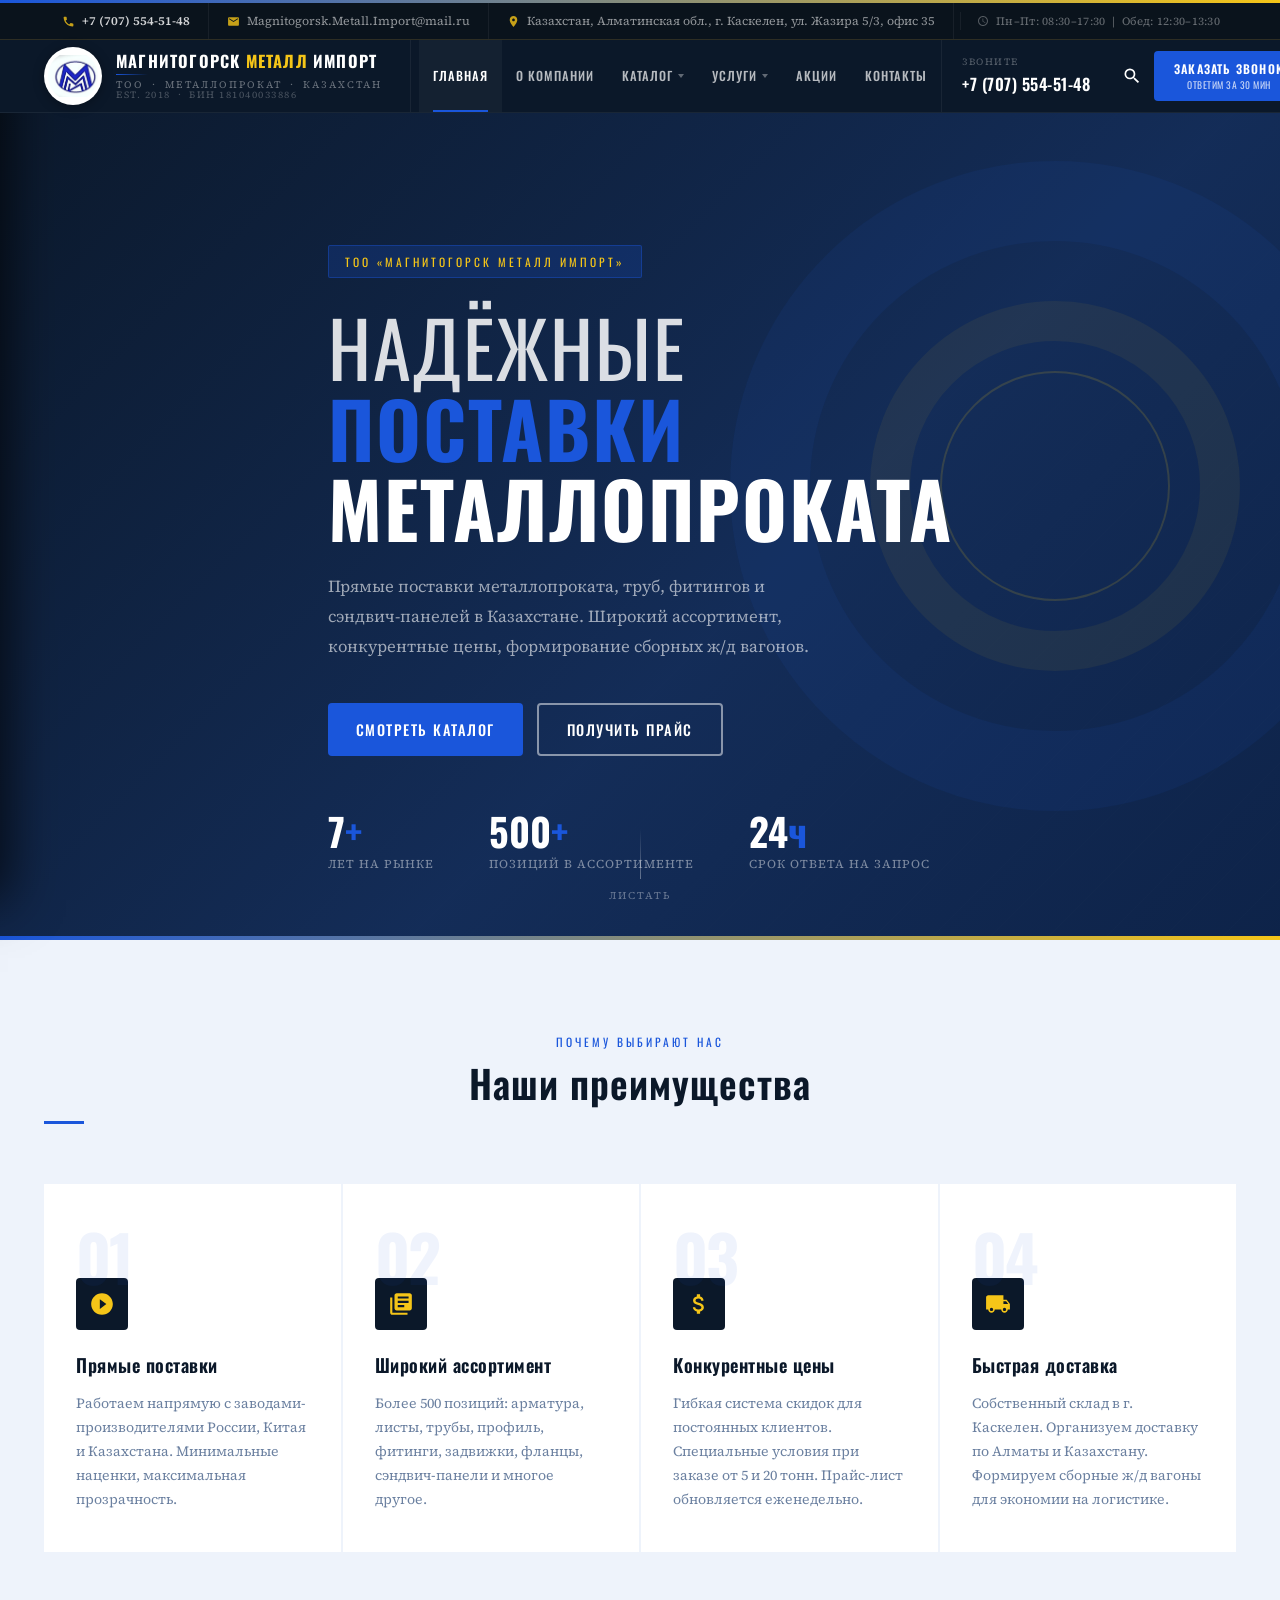
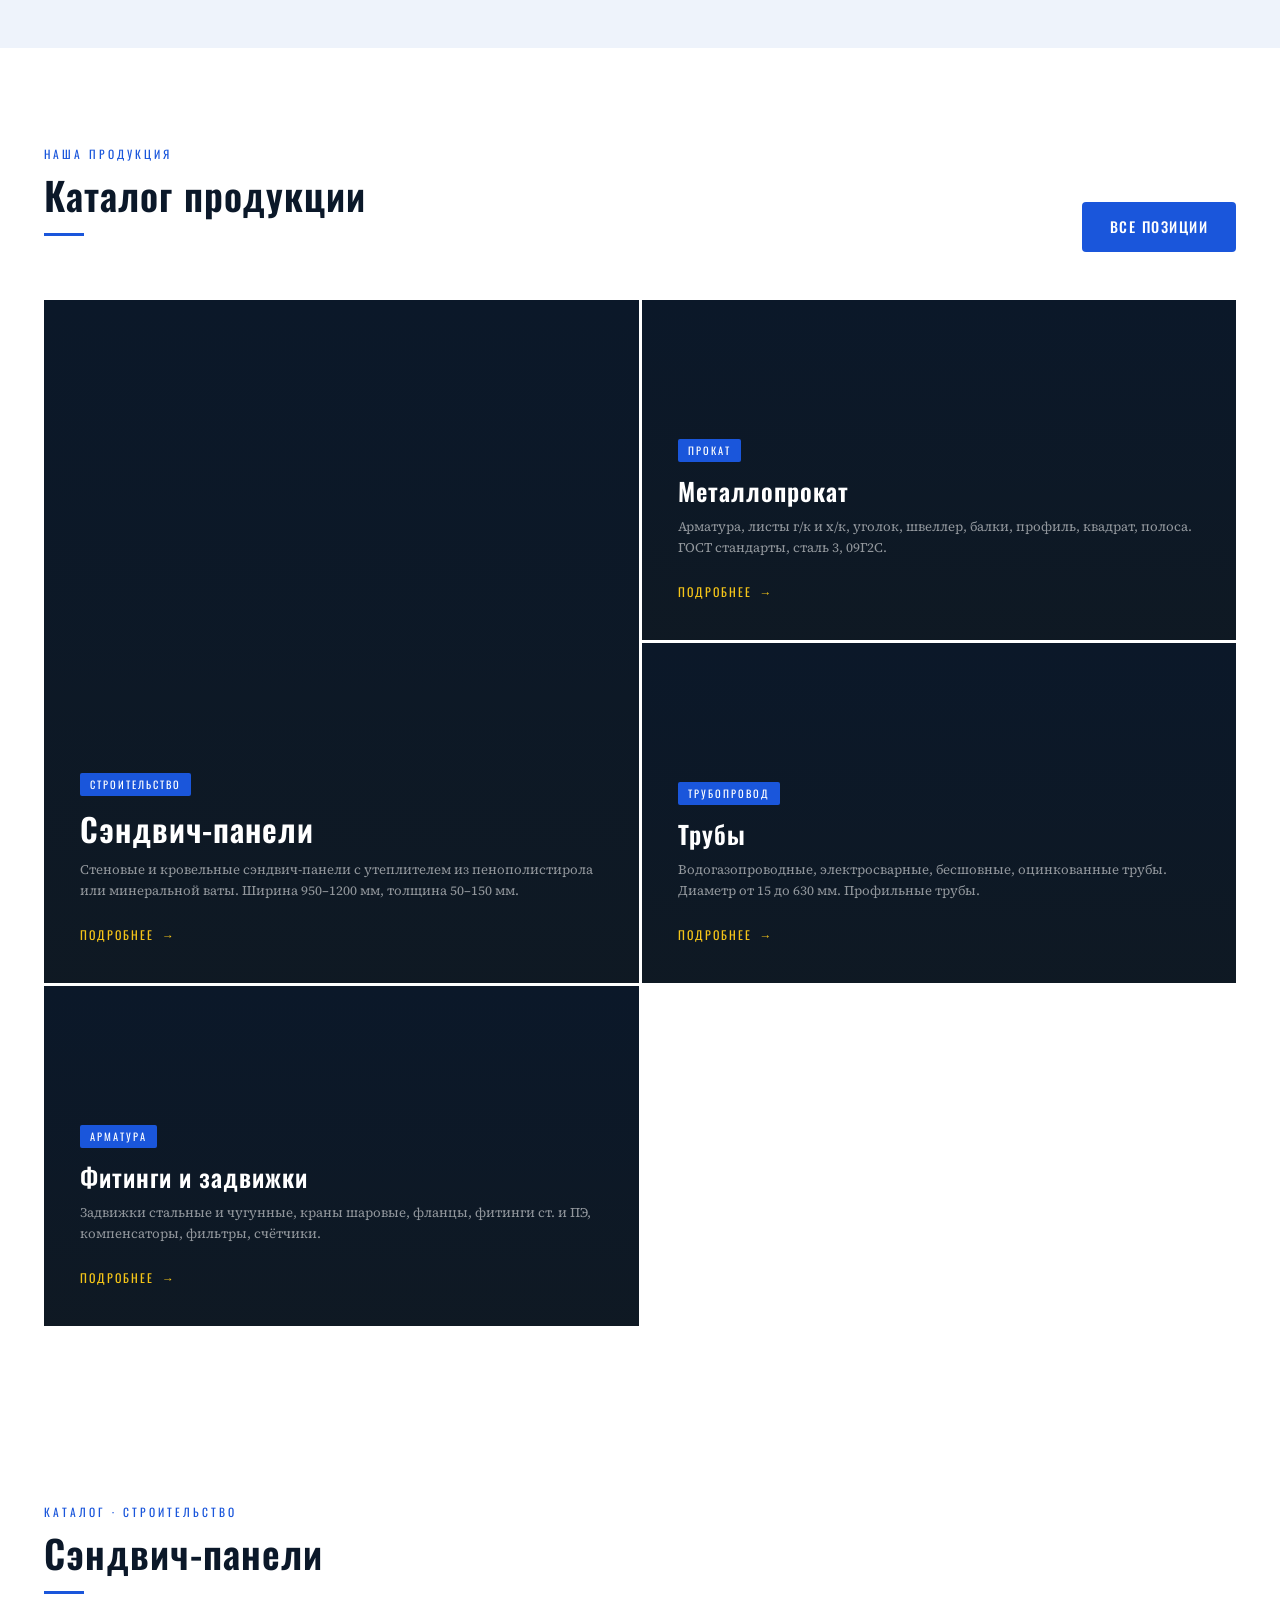
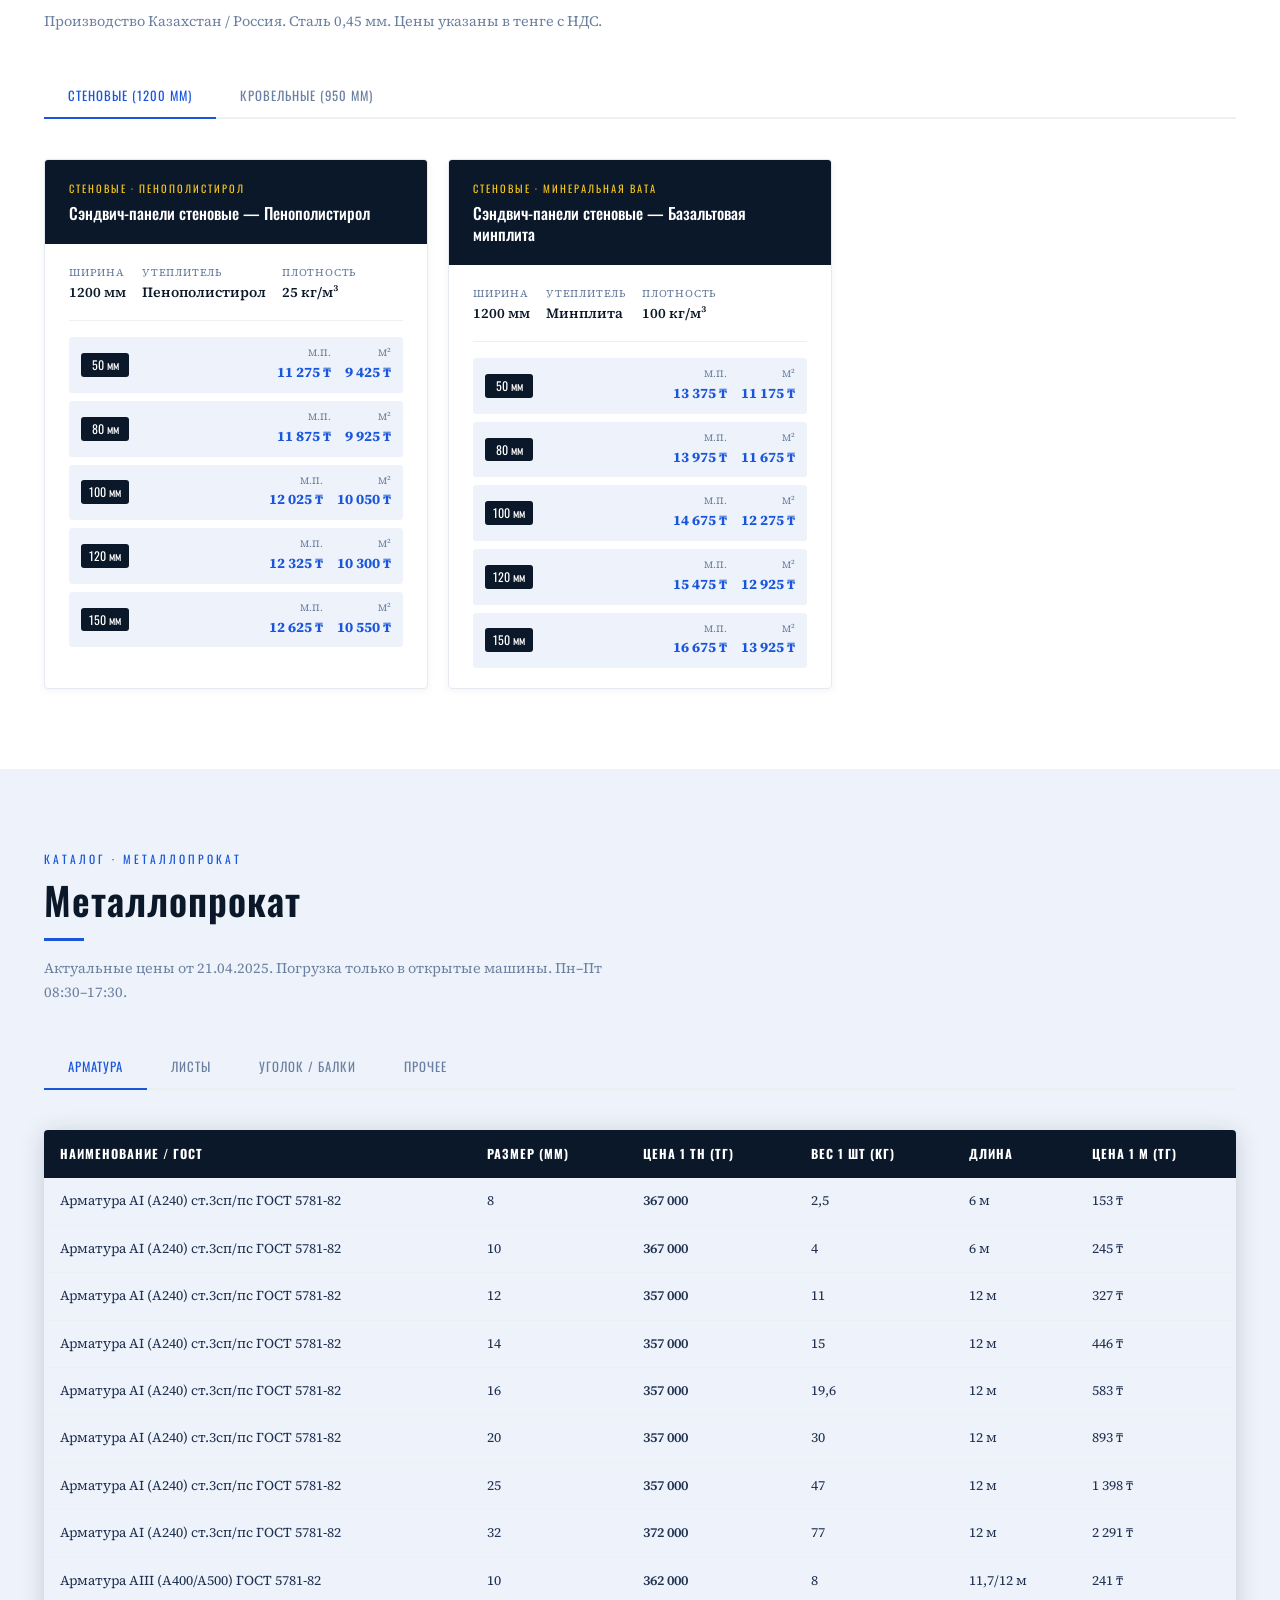
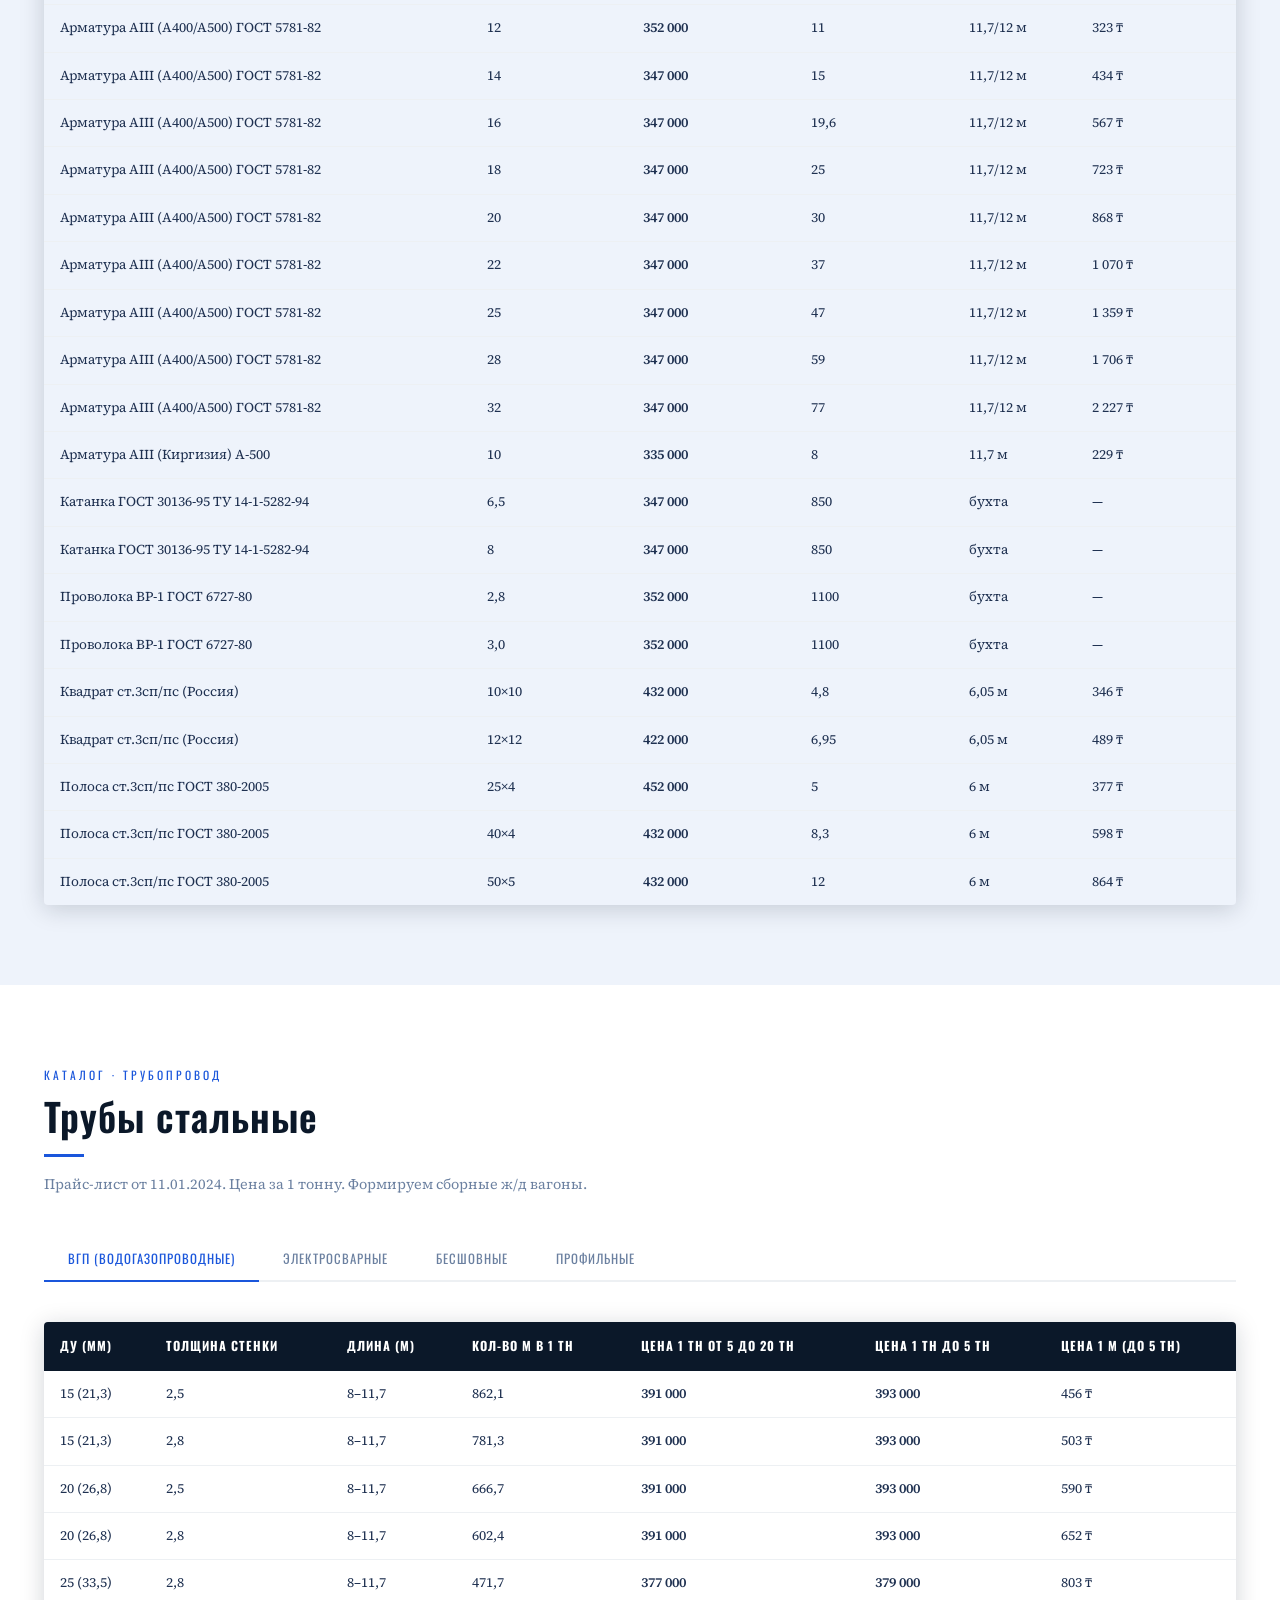
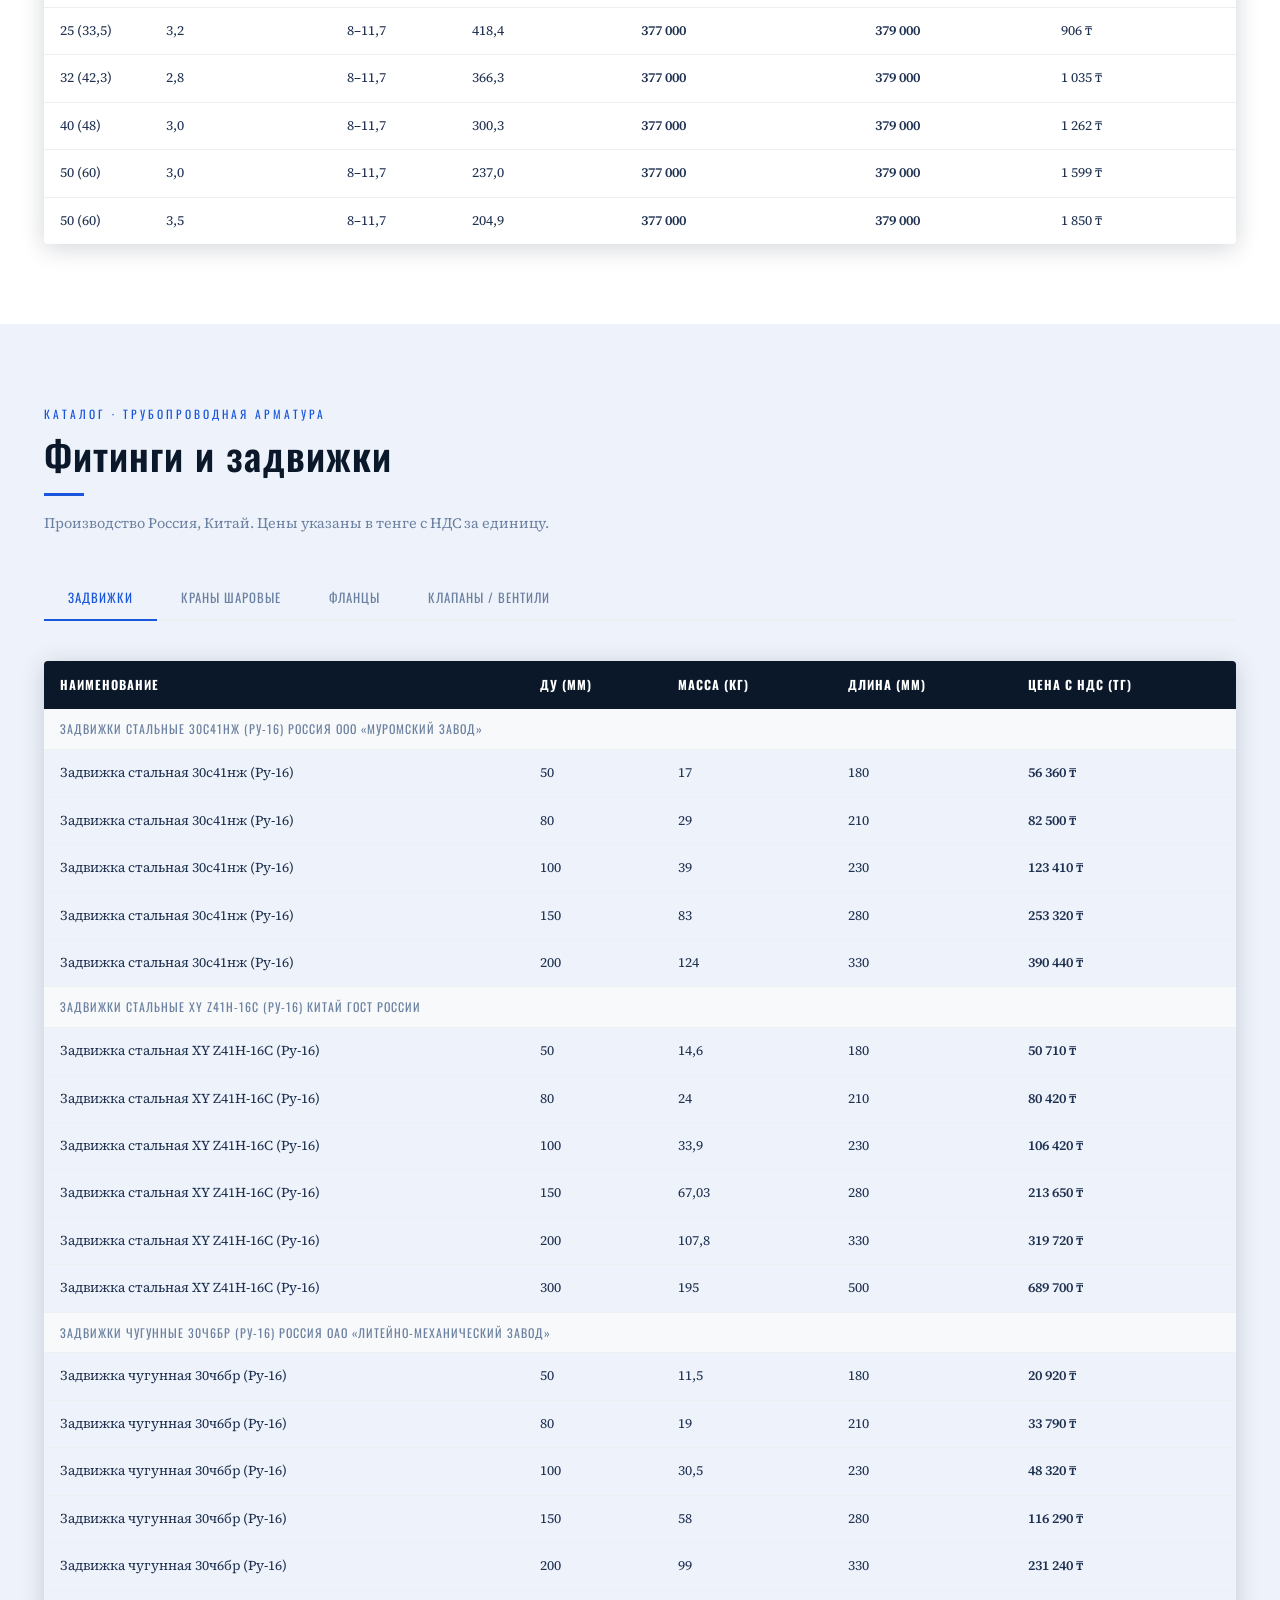
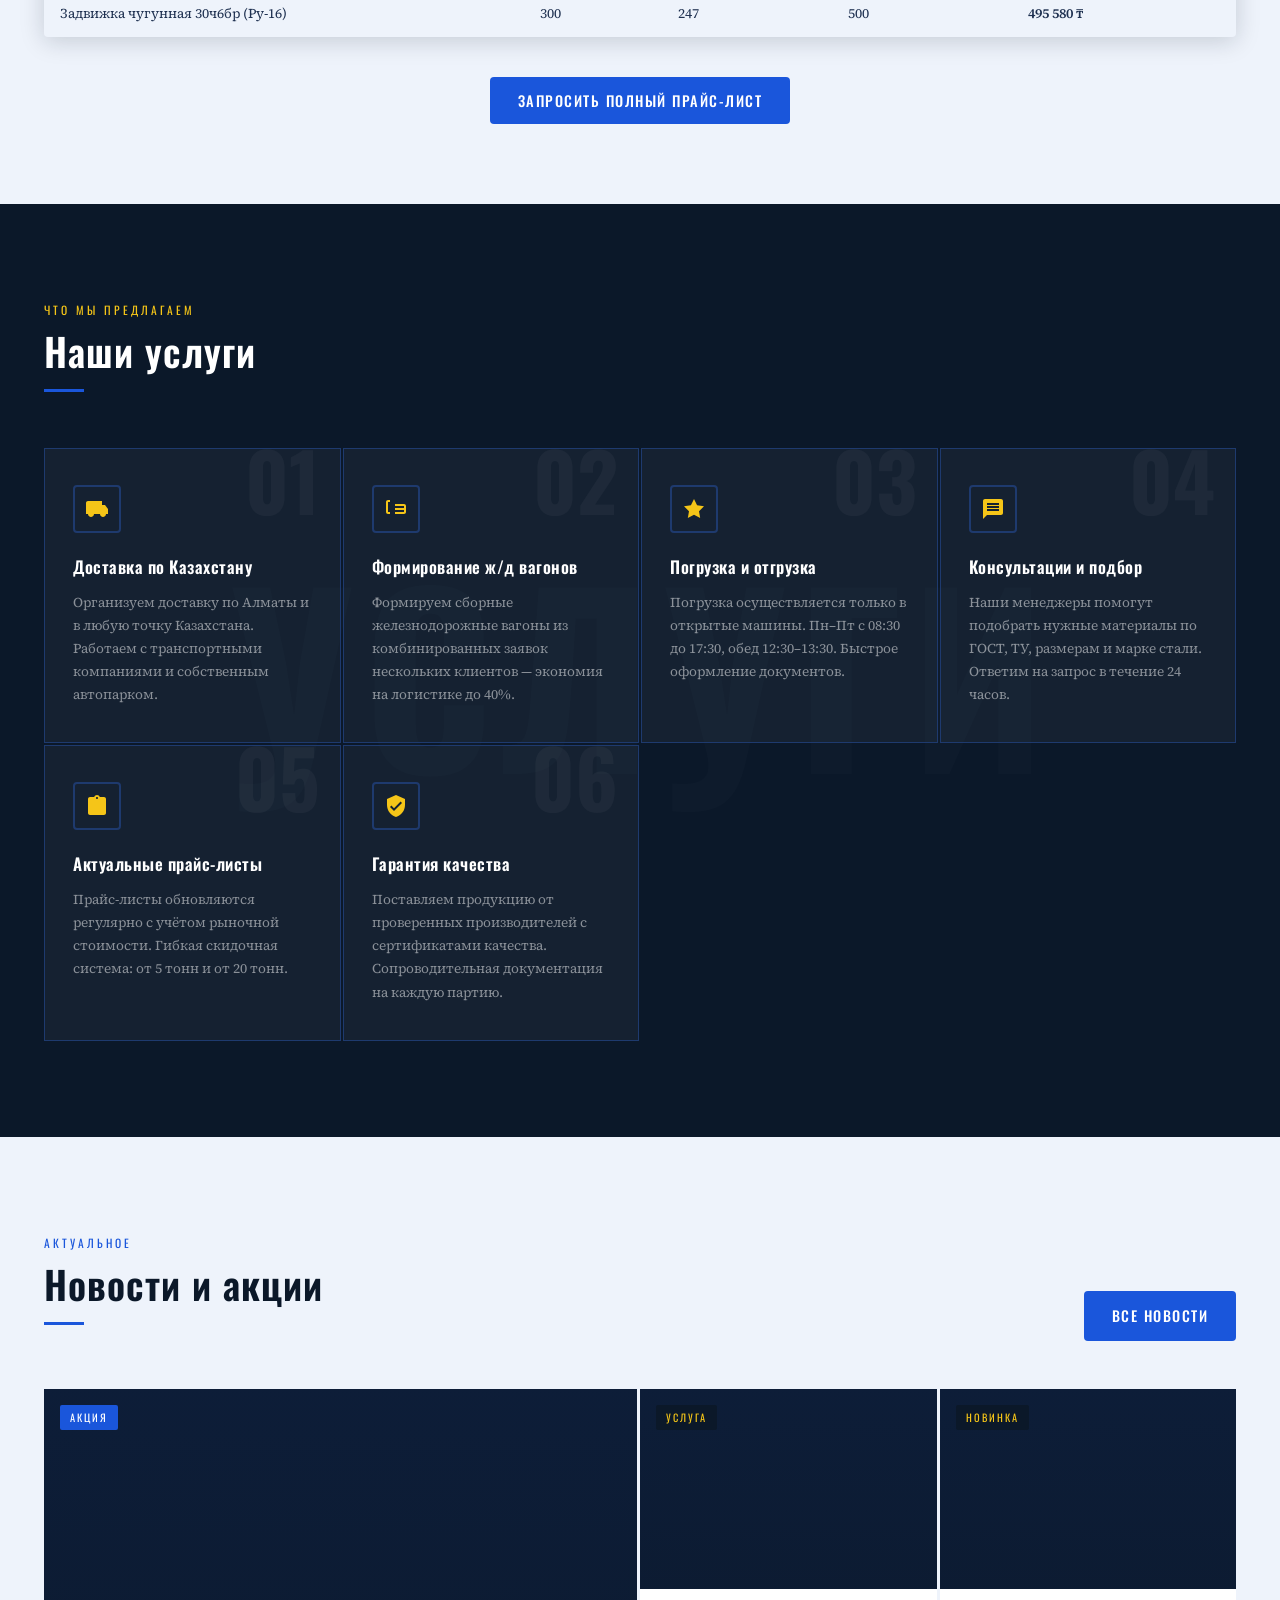
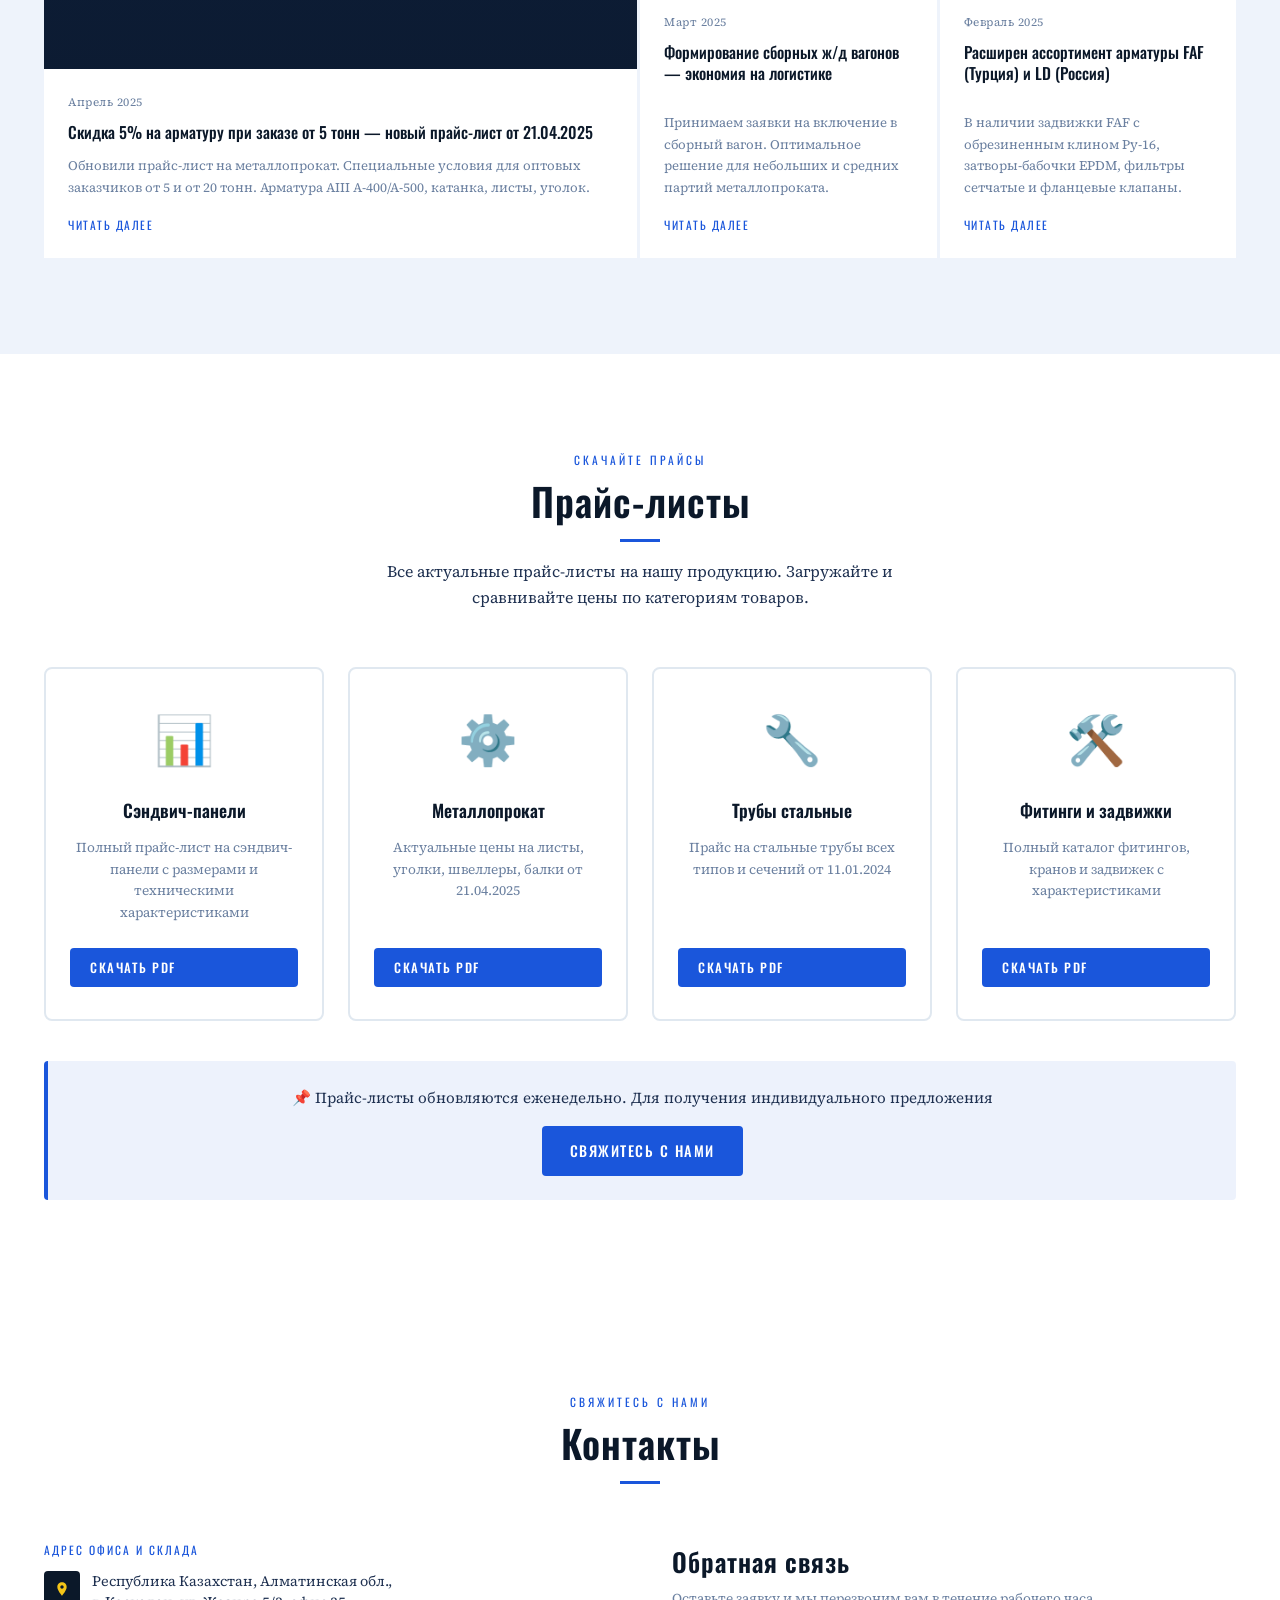
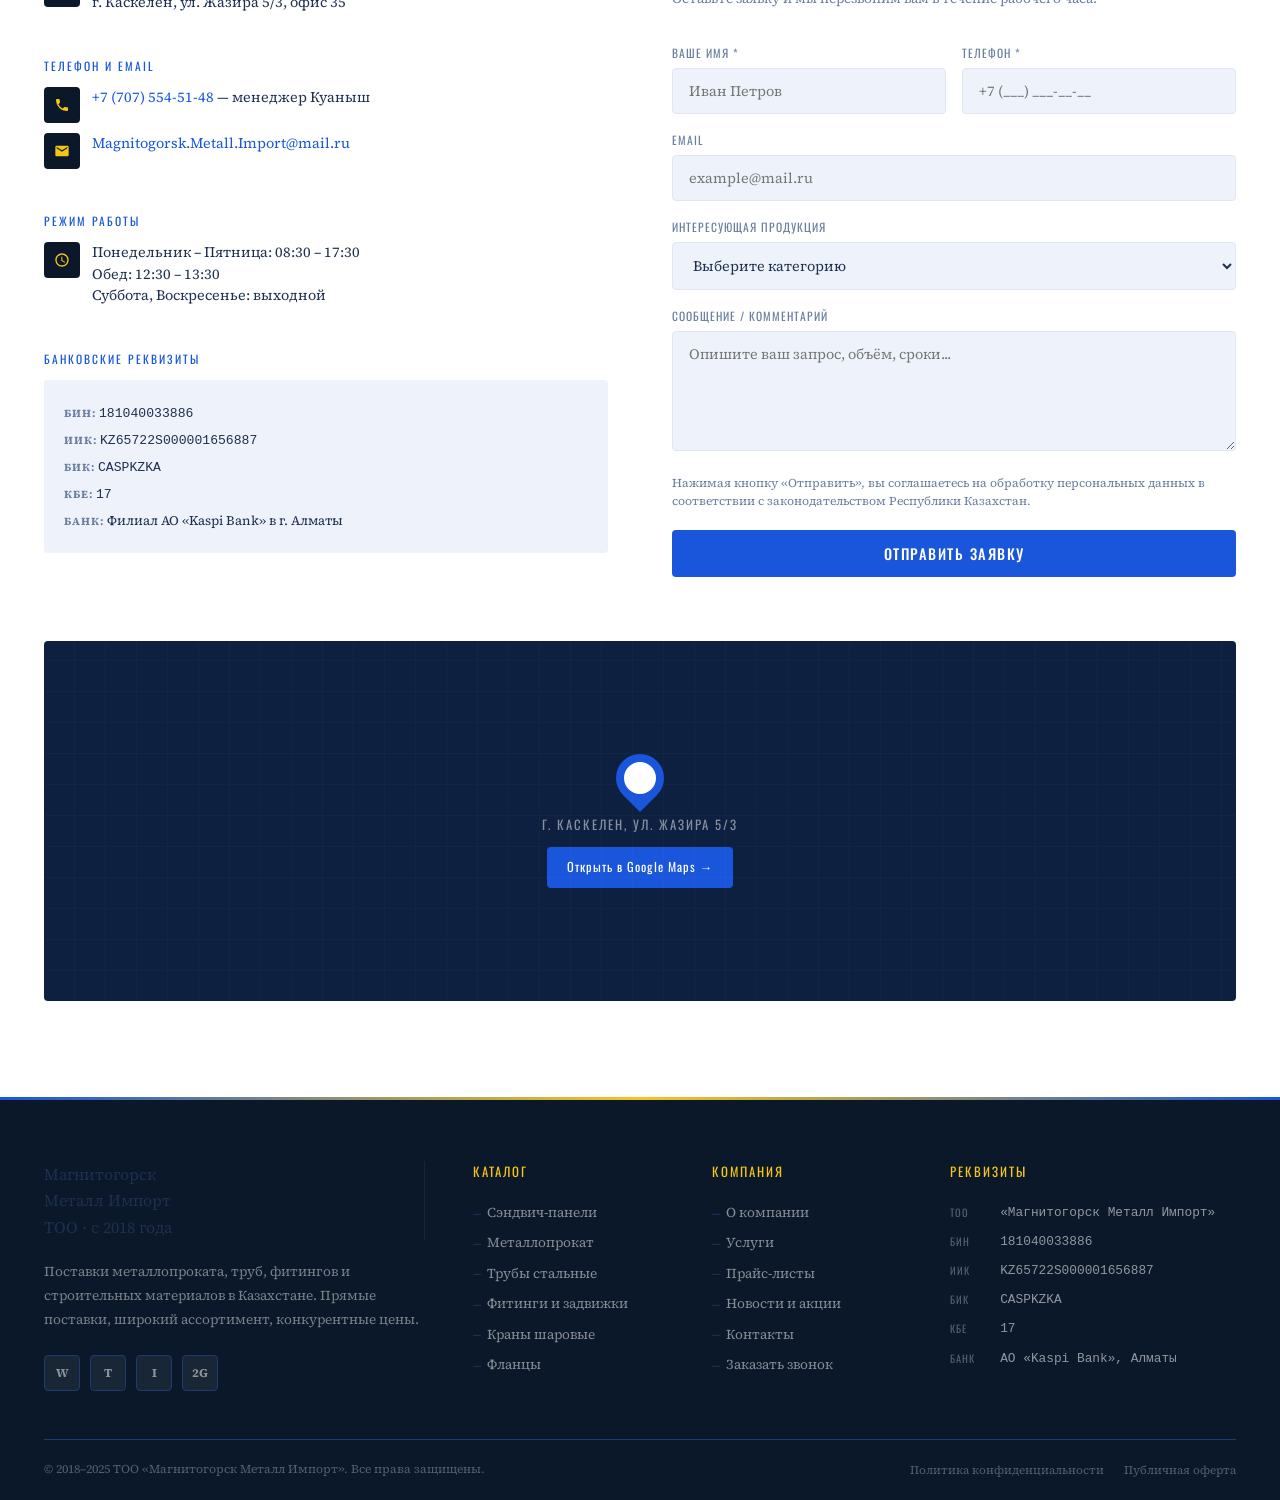
==== index.html @ e72d1163 "Add files via upload" ====
<!DOCTYPE html>
<html lang="ru">
<head>
<meta charset="UTF-8">
<meta name="viewport" content="width=device-width, initial-scale=1.0">
<meta name="description" content="Магнитогорск Металл Импорт - поставщик металлопроката, труб, фитингов, сэндвич-панелей. Прямые поставки от производителей. Работаем с Казахстаном, Алматы, Каскелен.">
<meta name="keywords" content="металлопрокат, трубы стальные, фитинги, задвижки, сэндвич-панели, арматура, листы, уголок, швеллер, балки, Казахстан, Алматы, поставки, цены">
<title>Магнитогорск Металл Импорт — Металлопрокат, Трубы, Фитинги, Сэндвич-панели</title>
<link href="https://fonts.googleapis.com/css2?family=Oswald:wght@400;500;600;700&family=Source+Serif+4:wght@300;400;600&display=swap" rel="stylesheet">
<link rel="stylesheet" href="style.css">
<script src="supabase.min.js"></script>
</head>
<body>

<!-- TOP RIBBON -->
<div class="top-ribbon" id="topRibbon">
  🔥 АКЦИЯ: Скидка 5% на арматуру при заказе от 5 тонн. Действует до 31 мая 2025.
  <button class="top-ribbon-close" onclick="document.getElementById('topRibbon').remove()">✕</button>
</div>

<!-- ===== HEADER ===== -->
<header id="mainHeader">

  <!-- ACCENT BAR TOP -->
  <div class="header-accent-bar"></div>

  <!-- TOP BAR: contacts + hours -->
  <div class="header-topbar">
    <div class="container">
      <div class="header-topbar-inner">
        <div class="topbar-contacts">
          <a href="tel:+77075545148" class="topbar-item">
            <svg viewBox="0 0 24 24"><path d="M6.62 10.79c1.44 2.83 3.76 5.14 6.59 6.59l2.2-2.2c.27-.27.67-.36 1.02-.24 1.12.37 2.33.57 3.57.57.55 0 1 .45 1 1V20c0 .55-.45 1-1 1-9.39 0-17-7.61-17-17 0-.55.45-1 1-1h3.5c.55 0 1 .45 1 1 0 1.25.2 2.45.57 3.57.11.35.03.74-.25 1.02l-2.2 2.2z"/></svg>
            <strong>+7 (707) 554-51-48</strong>
          </a>
          <a href="mailto:Magnitogorsk.Metall.Import@mail.ru" class="topbar-item">
            <svg viewBox="0 0 24 24"><path d="M20 4H4c-1.1 0-1.99.9-1.99 2L2 18c0 1.1.9 2 2 2h16c1.1 0 2-.9 2-2V6c0-1.1-.9-2-2-2zm0 4l-8 5-8-5V6l8 5 8-5v2z"/></svg>
            Magnitogorsk.Metall.Import@mail.ru
          </a>
          <a href="#contacts" class="topbar-item">
            <svg viewBox="0 0 24 24"><path d="M12 2C8.13 2 5 5.13 5 9c0 5.25 7 13 7 13s7-7.75 7-13c0-3.87-3.13-7-7-7zm0 9.5c-1.38 0-2.5-1.12-2.5-2.5s1.12-2.5 2.5-2.5 2.5 1.12 2.5 2.5-1.12 2.5-2.5 2.5z"/></svg>
            Казахстан, Алматинская обл., г. Каскелен, ул. Жазира 5/3, офис 35
          </a>
        </div>
        <div class="topbar-right">
          <div class="topbar-hours">
            <svg viewBox="0 0 24 24"><path d="M11.99 2C6.47 2 2 6.48 2 12s4.47 10 9.99 10C17.52 22 22 17.52 22 12S17.52 2 11.99 2zM12 20c-4.42 0-8-3.58-8-8s3.58-8 8-8 8 3.58 8 8-3.58 8-8 8zm.5-13H11v6l5.25 3.15.75-1.23-4.5-2.67V7z"/></svg>
            Пн–Пт: 08:30–17:30 &nbsp;|&nbsp; Обед: 12:30–13:30
          </div>
        </div>
      </div>
    </div>
  </div>

  <!-- MAIN NAV ROW -->
  <div class="header-main">
    <div class="container">
      <div class="header-main-inner">

        <!-- LOGO -->
        <a href="#hero" class="logo" aria-label="Магнитогорск Металл Импорт — на главную">
          <img src="[data-uri]" alt="ММИ логотип" class="logo-img">
          <div class="logo-text-block">
            <span class="logo-company">Магнитогорск&nbsp;<em>Металл</em>&nbsp;Импорт</span>
            <div class="logo-divider"></div>
            <span class="logo-type">ТОО &nbsp;·&nbsp; Металлопрокат &nbsp;·&nbsp; Казахстан</span>
            <span class="logo-since">Est. 2018 &nbsp;·&nbsp; БИН 181040033886</span>
          </div>
        </a>

        <!-- DESKTOP NAV -->
        <nav class="main-nav" aria-label="Основное меню">
          <ul class="nav-list">
            <li class="nav-item">
              <a href="#hero" class="nav-link">Главная</a>
            </li>
            <li class="nav-item">
              <a href="#advantages" class="nav-link">О компании</a>
            </li>
            <li class="nav-item">
              <a href="#catalog" class="nav-link">
                Каталог <span class="nav-arrow"></span>
              </a>
              <div class="dropdown" role="menu">
                <div class="dropdown-header">Продукция</div>
                <a href="#sandvich" role="menuitem">Сэндвич-панели</a>
                <a href="#metal" role="menuitem">Металлопрокат</a>
                <a href="#pipes" role="menuitem">Трубы стальные</a>
                <a href="#fittings" role="menuitem">Фитинги и задвижки</a>
              </div>
            </li>
            <li class="nav-item">
              <a href="#services" class="nav-link">
                Услуги <span class="nav-arrow"></span>
              </a>
              <div class="dropdown" role="menu">
                <div class="dropdown-header">Что мы делаем</div>
                <a href="#services" role="menuitem">Погрузка и отгрузка</a>
                <a href="#services" role="menuitem">Доставка по Казахстану</a>
                <a href="#services" role="menuitem">Сборные ж/д вагоны</a>
                <a href="#services" role="menuitem">Консультации и подбор</a>
              </div>
            </li>
            <li class="nav-item">
              <a href="#news" class="nav-link">Акции</a>
            </li>
            <li class="nav-item">
              <a href="#contacts" class="nav-link">Контакты</a>
            </li>
          </ul>
        </nav>

        <!-- CTA BLOCK -->
        <div class="header-cta-block">
          <div class="header-phone-block">
            <span class="header-phone-label">Звоните</span>
            <a href="tel:+77075545148" class="header-phone-num">+7 (707) 554-51-48</a>
          </div>
          <button class="search-btn" onclick="openSearchModal()" aria-label="Поиск" title="Поиск по каталогу">
            <svg viewBox="0 0 24 24" width="20" height="20" fill="currentColor">
              <path d="M15.5 14h-.79l-.28-.27A6.471 6.471 0 0 0 16 9.5 6.5 6.5 0 1 0 9.5 16c1.61 0 3.09-.59 4.23-1.57l.27.28v.79l5 4.99L20.49 19l-4.99-5zm-6 0C7.01 14 5 11.99 5 9.5S7.01 5 9.5 5 14 7.01 14 9.5 11.99 14 9.5 14z"/>
            </svg>
          </button>
          <div class="header-btn-wrap">
            <button class="btn-callback" onclick="openModal()" aria-label="Заказать обратный звонок">
              Заказать звонок
              <span>Ответим за 30 мин</span>
            </button>
          </div>
          <button class="burger" id="burgerBtn" aria-label="Открыть меню" onclick="toggleMobileNav()">
            <span></span><span></span><span></span>
          </button>
        </div>

      </div>
    </div>
  </div>

</header>

<!-- ===== MOBILE NAV OVERLAY ===== -->
<div class="mobile-nav-overlay" id="mobileNavOverlay" onclick="toggleMobileNav()"></div>

<!-- ===== MOBILE NAV DRAWER (slides from LEFT, styled like header) ===== -->
<nav class="mobile-nav" id="mobileNav" aria-label="Мобильное меню">

  <!-- Header strip — mirrors desktop header -->
  <div class="mobile-nav-head">
    <a href="#hero" onclick="toggleMobileNav()" style="display:flex;align-items:center;gap:10px;text-decoration:none;min-width:0;overflow:hidden">
      <img src="[data-uri]" alt="ММИ" style="width:38px;height:38px;object-fit:contain;background:white;border-radius:50%;padding:3px;flex-shrink:0;box-shadow:0 2px 8px rgba(0,0,0,0.4)">
      <div style="min-width:0">
        <div style="font-family:var(--font-display);font-size:0.75rem;font-weight:700;color:#fff;letter-spacing:0.8px;text-transform:uppercase;line-height:1.3;white-space:nowrap;overflow:hidden;text-overflow:ellipsis">Магнитогорск <span style="color:var(--gold)">Металл</span></div>
        <div style="font-size:0.56rem;color:rgba(255,255,255,0.32);letter-spacing:1.5px;text-transform:uppercase;margin-top:1px">ТОО · Казахстан · Est.2018</div>
      </div>
    </a>
    <button class="mobile-nav-close" onclick="toggleMobileNav()" aria-label="Закрыть">✕</button>
  </div>

  <!-- Contacts bar — mirrors topbar exactly -->
  <div class="mnav-contacts-bar">
    <a href="tel:+77075545148">
      <svg viewBox="0 0 24 24"><path d="M6.62 10.79c1.44 2.83 3.76 5.14 6.59 6.59l2.2-2.2c.27-.27.67-.36 1.02-.24 1.12.37 2.33.57 3.57.57.55 0 1 .45 1 1V20c0 .55-.45 1-1 1-9.39 0-17-7.61-17-17 0-.55.45-1 1-1h3.5c.55 0 1 .45 1 1 0 1.25.2 2.45.57 3.57.11.35.03.74-.25 1.02l-2.2 2.2z"/></svg>
      <strong>+7 (707) 554-51-48</strong>
    </a>
    <a href="mailto:Magnitogorsk.Metall.Import@mail.ru">
      <svg viewBox="0 0 24 24"><path d="M20 4H4c-1.1 0-1.99.9-1.99 2L2 18c0 1.1.9 2 2 2h16c1.1 0 2-.9 2-2V6c0-1.1-.9-2-2-2zm0 4l-8 5-8-5V6l8 5 8-5v2z"/></svg>
      Metall.Import@mail.ru
    </a>
    <a href="#contacts" onclick="toggleMobileNav()">
      <svg viewBox="0 0 24 24"><path d="M12 2C8.13 2 5 5.13 5 9c0 5.25 7 13 7 13s7-7.75 7-13c0-3.87-3.13-7-7-7zm0 9.5c-1.38 0-2.5-1.12-2.5-2.5s1.12-2.5 2.5-2.5 2.5 1.12 2.5 2.5-1.12 2.5-2.5 2.5z"/></svg>
      г. Каскелен, ул. Жазира 5/3
    </a>
  </div>
  <div class="mnav-hours">
    <svg viewBox="0 0 24 24"><path d="M11.99 2C6.47 2 2 6.48 2 12s4.47 10 9.99 10C17.52 22 22 17.52 22 12S17.52 2 11.99 2zM12 20c-4.42 0-8-3.58-8-8s3.58-8 8-8 8 3.58 8 8-3.58 8-8 8zm.5-13H11v6l5.25 3.15.75-1.23-4.5-2.67V7z"/></svg>
    Пн–Пт: 08:30–17:30 &nbsp;|&nbsp; Обед: 12:30–13:30
  </div>

  <!-- Navigation links -->
  <div class="mobile-nav-links">
    <a href="#hero" onclick="toggleMobileNav()">
      <span class="mnav-icon"><svg viewBox="0 0 24 24"><path d="M10 20v-6h4v6h5v-8h3L12 3 2 12h3v8z"/></svg></span>
      Главная
    </a>
    <a href="#advantages" onclick="toggleMobileNav()">
      <span class="mnav-icon"><svg viewBox="0 0 24 24"><path d="M12 2C6.48 2 2 6.48 2 12s4.48 10 10 10 10-4.48 10-10S17.52 2 12 2zm-2 14.5v-9l6 4.5-6 4.5z"/></svg></span>
      О компании
    </a>
    <div class="mnav-section-label">📦 Каталог продукции</div>
    <a href="#sandvich" class="sub" onclick="toggleMobileNav()">Сэндвич-панели</a>
    <a href="#metal" class="sub" onclick="toggleMobileNav()">Металлопрокат</a>
    <a href="#pipes" class="sub" onclick="toggleMobileNav()">Трубы стальные</a>
    <a href="#fittings" class="sub" onclick="toggleMobileNav()">Фитинги и задвижки</a>
    <a href="#services" onclick="toggleMobileNav()">
      <span class="mnav-icon"><svg viewBox="0 0 24 24"><path d="M20 8h-3V4H3c-1.1 0-2 .9-2 2v11h2c0 1.66 1.34 3 3 3s3-1.34 3-3h6c0 1.66 1.34 3 3 3s3-1.34 3-3h2v-5l-3-4z"/></svg></span>
      Услуги
    </a>
    <a href="#news" onclick="toggleMobileNav()">
      <span class="mnav-icon"><svg viewBox="0 0 24 24"><path d="M12 1L3 5v6c0 5.55 3.84 10.74 9 12 5.16-1.26 9-6.45 9-12V5l-9-4z"/></svg></span>
      Новости и акции
    </a>
    <a href="#price-lists" onclick="toggleMobileNav()">
      <span class="mnav-icon"><svg viewBox="0 0 24 24"><path d="M14 2H6a2 2 0 0 0-2 2v16a2 2 0 0 0 2 2h12a2 2 0 0 0 2-2V8l-6-6z"/></svg></span>
      Прайс-листы
    </a>
    <a href="#contacts" onclick="toggleMobileNav()">
      <span class="mnav-icon"><svg viewBox="0 0 24 24"><path d="M12 2C8.13 2 5 5.13 5 9c0 5.25 7 13 7 13s7-7.75 7-13c0-3.87-3.13-7-7-7zm0 9.5c-1.38 0-2.5-1.12-2.5-2.5s1.12-2.5 2.5-2.5 2.5 1.12 2.5 2.5-1.12 2.5-2.5 2.5z"/></svg></span>
      Контакты
    </a>
  </div>

  <div class="mobile-nav-footer">
    <button class="btn btn-primary" onclick="toggleMobileNav(); openModal();" style="width:100%;justify-content:center">Заказать звонок</button>
  </div>

</nav>

<!-- ===== HERO ===== -->
<section id="hero">
  <div class="hero-bg"></div>
  <div class="hero-geometric"></div>
  <div class="container">
    <div class="hero-content">
      <div class="hero-eyebrow">
        <span>ТОО «Магнитогорск Металл Импорт»</span>
      </div>
      <h1 class="hero-title">
        <span class="thin">Надёжные</span>
        <span class="accent">поставки</span>
        металлопроката
      </h1>
      <p class="hero-desc">
        Прямые поставки металлопроката, труб, фитингов и сэндвич-панелей в Казахстане. Широкий ассортимент, конкурентные цены, формирование сборных ж/д вагонов.
      </p>
      <div class="hero-actions">
        <a href="#catalog" class="btn btn-primary">Смотреть каталог</a>
        <a href="#contacts" class="btn btn-outline">Получить прайс</a>
      </div>
      <div class="hero-stats">
        <div class="hero-stat">
          <div class="hero-stat-num">7<span>+</span></div>
          <div class="hero-stat-label">Лет на рынке</div>
        </div>
        <div class="hero-stat">
          <div class="hero-stat-num">500<span>+</span></div>
          <div class="hero-stat-label">Позиций в ассортименте</div>
        </div>
        <div class="hero-stat">
          <div class="hero-stat-num">24<span>ч</span></div>
          <div class="hero-stat-label">Срок ответа на запрос</div>
        </div>
      </div>
    </div>
  </div>
  <div class="hero-scroll">Листать</div>
</section>

<!-- ===== ADVANTAGES ===== -->
<section id="advantages" aria-labelledby="adv-title">
  <div class="container">
    <div class="advantages-header fade-in">
      <div class="section-label">Почему выбирают нас</div>
      <h2 class="section-title" id="adv-title">Наши преимущества</h2>
      <div class="divider"></div>
    </div>
    <div class="advantages-grid">
      <article class="advantage-card fade-in">
        <div class="advantage-num">01</div>
        <div class="advantage-icon">
          <svg viewBox="0 0 24 24"><path d="M12 2C6.48 2 2 6.48 2 12s4.48 10 10 10 10-4.48 10-10S17.52 2 12 2zm-2 14.5v-9l6 4.5-6 4.5z"/></svg>
        </div>
        <div class="advantage-title">Прямые поставки</div>
        <p class="advantage-text">Работаем напрямую с заводами-производителями России, Китая и Казахстана. Минимальные наценки, максимальная прозрачность.</p>
      </article>
      <article class="advantage-card fade-in">
        <div class="advantage-num">02</div>
        <div class="advantage-icon">
          <svg viewBox="0 0 24 24"><path d="M4 6H2v14c0 1.1.9 2 2 2h14v-2H4V6zm16-4H8c-1.1 0-2 .9-2 2v12c0 1.1.9 2 2 2h12c1.1 0 2-.9 2-2V4c0-1.1-.9-2-2-2zm-1 9H9V9h10v2zm-4 4H9v-2h6v2zm4-8H9V5h10v2z"/></svg>
        </div>
        <div class="advantage-title">Широкий ассортимент</div>
        <p class="advantage-text">Более 500 позиций: арматура, листы, трубы, профиль, фитинги, задвижки, фланцы, сэндвич-панели и многое другое.</p>
      </article>
      <article class="advantage-card fade-in">
        <div class="advantage-num">03</div>
        <div class="advantage-icon">
          <svg viewBox="0 0 24 24"><path d="M11.8 10.9c-2.27-.59-3-1.2-3-2.15 0-1.09 1.01-1.85 2.7-1.85 1.78 0 2.44.85 2.5 2.1h2.21c-.07-1.72-1.12-3.3-3.21-3.81V3h-3v2.16c-1.94.42-3.5 1.68-3.5 3.61 0 2.31 1.91 3.46 4.7 4.13 2.5.6 3 1.48 3 2.41 0 .69-.49 1.79-2.7 1.79-2.06 0-2.87-.92-2.98-2.1h-2.2c.12 2.19 1.76 3.42 3.68 3.83V21h3v-2.15c1.95-.37 3.5-1.5 3.5-3.55 0-2.84-2.43-3.81-4.7-4.4z"/></svg>
        </div>
        <div class="advantage-title">Конкурентные цены</div>
        <p class="advantage-text">Гибкая система скидок для постоянных клиентов. Специальные условия при заказе от 5 и 20 тонн. Прайс-лист обновляется еженедельно.</p>
      </article>
      <article class="advantage-card fade-in">
        <div class="advantage-num">04</div>
        <div class="advantage-icon">
          <svg viewBox="0 0 24 24"><path d="M20 8h-3V4H3c-1.1 0-2 .9-2 2v11h2c0 1.66 1.34 3 3 3s3-1.34 3-3h6c0 1.66 1.34 3 3 3s3-1.34 3-3h2v-5l-3-4zM6 18.5c-.83 0-1.5-.67-1.5-1.5s.67-1.5 1.5-1.5 1.5.67 1.5 1.5-.67 1.5-1.5 1.5zm13.5-9l1.96 2.5H17V9.5h2.5zm-1.5 9c-.83 0-1.5-.67-1.5-1.5s.67-1.5 1.5-1.5 1.5.67 1.5 1.5-.67 1.5-1.5 1.5z"/></svg>
        </div>
        <div class="advantage-title">Быстрая доставка</div>
        <p class="advantage-text">Собственный склад в г. Каскелен. Организуем доставку по Алматы и Казахстану. Формируем сборные ж/д вагоны для экономии на логистике.</p>
      </article>
    </div>
  </div>
</section>

<!-- ===== CATALOG OVERVIEW ===== -->
<section id="catalog" aria-labelledby="cat-title">
  <div class="container">
    <div class="catalog-header fade-in">
      <div>
        <div class="section-label">Наша продукция</div>
        <h2 class="section-title" id="cat-title">Каталог продукции</h2>
        <div class="divider"></div>
      </div>
      <a href="#sandvich" class="btn btn-primary">Все позиции</a>
    </div>
    <div class="catalog-grid fade-in">
      <a href="#sandvich" class="cat-card" title="Купить сэндвич-панели в Казахстане - стеновые и кровельные панели" data-keywords="сэндвич-панели, стеновые панели, кровельные панели, утеплитель, пенополистирол, минеральная вата, панели 1200 мм">
        <div class="cat-bg cat-bg-panels" role="img" aria-label="Сэндвич-панели стеновые и кровельные с утеплителем"></div>
        <div class="cat-overlay"></div>
        <div class="cat-content">
          <span class="cat-badge">Строительство</span>
          <div class="cat-title">Сэндвич-панели</div>
          <p class="cat-desc">Стеновые и кровельные сэндвич-панели с утеплителем из пенополистирола или минеральной ваты. Ширина 950–1200 мм, толщина 50–150 мм.</p>
          <span class="cat-link">Подробнее</span>
        </div>
      </a>
      <a href="#metal" class="cat-card" title="Купить металлопрокат в Казахстане - арматура, листы, уголок, швеллер" data-keywords="металлопрокат, арматура, листы, уголок, швеллер, балки, сталь, ГОСТ, Казахстан">
        <div class="cat-bg cat-bg-metal" role="img" aria-label="Металлопрокат: арматура, листы г/к и х/к, балки, профиль"></div>
        <div class="cat-overlay"></div>
        <div class="cat-content">
          <span class="cat-badge">Прокат</span>
          <div class="cat-title">Металлопрокат</div>
          <p class="cat-desc">Арматура, листы г/к и х/к, уголок, швеллер, балки, профиль, квадрат, полоса. ГОСТ стандарты, сталь 3, 09Г2С.</p>
          <span class="cat-link">Подробнее</span>
        </div>
      </a>
      <a href="#pipes" class="cat-card" title="Купить трубы стальные в Казахстане - ВГП, электросварные, бесшовные трубы" data-keywords="трубы, ВГП, электросварные трубы, бесшовные трубы, оцинкованные трубы, профильные трубы, трубопровод">
        <div class="cat-bg cat-bg-pipes" role="img" aria-label="Трубы стальные: водогазопроводные, электросварные, бесшовные, профильные"></div>
        <div class="cat-overlay"></div>
        <div class="cat-content">
          <span class="cat-badge">Трубопровод</span>
          <div class="cat-title">Трубы</div>
          <p class="cat-desc">Водогазопроводные, электросварные, бесшовные, оцинкованные трубы. Диаметр от 15 до 630 мм. Профильные трубы.</p>
          <span class="cat-link">Подробнее</span>
        </div>
      </a>
      <a href="#fittings" class="cat-card" title="Купить фитинги и задвижки в Казахстане - краны, фланцы, клапаны" data-keywords="фитинги, задвижки, краны шаровые, фланцы, клапаны, вентили, компенсаторы, трубопроводная арматура">
        <div class="cat-bg cat-bg-fittings" role="img" aria-label="Фитинги и задвижки: задвижки, краны шаровые, фланцы, клапаны"></div>
        <div class="cat-overlay"></div>
        <div class="cat-content">
          <span class="cat-badge">Арматура</span>
          <div class="cat-title">Фитинги и задвижки</div>
          <p class="cat-desc">Задвижки стальные и чугунные, краны шаровые, фланцы, фитинги ст. и ПЭ, компенсаторы, фильтры, счётчики.</p>
          <span class="cat-link">Подробнее</span>
        </div>
      </a>
    </div>
  </div>
</section>

<!-- ===== SANDVICH PANELS SECTION ===== -->
<section id="sandvich" class="products-section" aria-labelledby="sandvich-title">
  <div class="container">
    <div class="products-section-header fade-in">
      <div class="section-label">Каталог · Строительство</div>
      <h2 class="section-title" id="sandvich-title">Сэндвич-панели</h2>
      <div class="divider"></div>
      <p style="color:var(--muted);font-size:0.9rem;margin-top:12px;max-width:600px;">Производство Казахстан / Россия. Сталь 0,45 мм. Цены указаны в тенге с НДС.</p>
    </div>
    <div class="tabs">
      <div class="tab-buttons">
        <button class="tab-btn active" onclick="switchTab(this,'tab-wall')">Стеновые (1200 мм)</button>
        <button class="tab-btn" onclick="switchTab(this,'tab-roof')">Кровельные (950 мм)</button>
      </div>
      <div id="tab-wall" class="tab-panel active">
        <div class="product-cards">
          <div class="product-card fade-in">
            <div class="product-card-head">
              <div class="product-card-type">Стеновые · Пенополистирол</div>
              <div class="product-card-title">Сэндвич-панели стеновые — Пенополистирол</div>
            </div>
            <div class="product-card-body">
              <div class="product-specs-row">
                <div class="spec-item"><div class="spec-label">Ширина</div><div class="spec-val">1200 мм</div></div>
                <div class="spec-item"><div class="spec-label">Утеплитель</div><div class="spec-val">Пенополистирол</div></div>
                <div class="spec-item"><div class="spec-label">Плотность</div><div class="spec-val">25 кг/м³</div></div>
              </div>
              <div class="price-rows">
                <div class="price-row"><span class="thickness-tag">50 мм</span><div class="price-cols"><div class="price-col"><div class="p-unit">м.п.</div><div class="p-val">11 275 ₸</div></div><div class="price-col"><div class="p-unit">м²</div><div class="p-val">9 425 ₸</div></div></div></div>
                <div class="price-row"><span class="thickness-tag">80 мм</span><div class="price-cols"><div class="price-col"><div class="p-unit">м.п.</div><div class="p-val">11 875 ₸</div></div><div class="price-col"><div class="p-unit">м²</div><div class="p-val">9 925 ₸</div></div></div></div>
                <div class="price-row"><span class="thickness-tag">100 мм</span><div class="price-cols"><div class="price-col"><div class="p-unit">м.п.</div><div class="p-val">12 025 ₸</div></div><div class="price-col"><div class="p-unit">м²</div><div class="p-val">10 050 ₸</div></div></div></div>
                <div class="price-row"><span class="thickness-tag">120 мм</span><div class="price-cols"><div class="price-col"><div class="p-unit">м.п.</div><div class="p-val">12 325 ₸</div></div><div class="price-col"><div class="p-unit">м²</div><div class="p-val">10 300 ₸</div></div></div></div>
                <div class="price-row"><span class="thickness-tag">150 мм</span><div class="price-cols"><div class="price-col"><div class="p-unit">м.п.</div><div class="p-val">12 625 ₸</div></div><div class="price-col"><div class="p-unit">м²</div><div class="p-val">10 550 ₸</div></div></div></div>
              </div>
            </div>
          </div>
          <div class="product-card fade-in">
            <div class="product-card-head">
              <div class="product-card-type">Стеновые · Минеральная вата</div>
              <div class="product-card-title">Сэндвич-панели стеновые — Базальтовая минплита</div>
            </div>
            <div class="product-card-body">
              <div class="product-specs-row">
                <div class="spec-item"><div class="spec-label">Ширина</div><div class="spec-val">1200 мм</div></div>
                <div class="spec-item"><div class="spec-label">Утеплитель</div><div class="spec-val">Минплита</div></div>
                <div class="spec-item"><div class="spec-label">Плотность</div><div class="spec-val">100 кг/м³</div></div>
              </div>
              <div class="price-rows">
                <div class="price-row"><span class="thickness-tag">50 мм</span><div class="price-cols"><div class="price-col"><div class="p-unit">м.п.</div><div class="p-val">13 375 ₸</div></div><div class="price-col"><div class="p-unit">м²</div><div class="p-val">11 175 ₸</div></div></div></div>
                <div class="price-row"><span class="thickness-tag">80 мм</span><div class="price-cols"><div class="price-col"><div class="p-unit">м.п.</div><div class="p-val">13 975 ₸</div></div><div class="price-col"><div class="p-unit">м²</div><div class="p-val">11 675 ₸</div></div></div></div>
                <div class="price-row"><span class="thickness-tag">100 мм</span><div class="price-cols"><div class="price-col"><div class="p-unit">м.п.</div><div class="p-val">14 675 ₸</div></div><div class="price-col"><div class="p-unit">м²</div><div class="p-val">12 275 ₸</div></div></div></div>
                <div class="price-row"><span class="thickness-tag">120 мм</span><div class="price-cols"><div class="price-col"><div class="p-unit">м.п.</div><div class="p-val">15 475 ₸</div></div><div class="price-col"><div class="p-unit">м²</div><div class="p-val">12 925 ₸</div></div></div></div>
                <div class="price-row"><span class="thickness-tag">150 мм</span><div class="price-cols"><div class="price-col"><div class="p-unit">м.п.</div><div class="p-val">16 675 ₸</div></div><div class="price-col"><div class="p-unit">м²</div><div class="p-val">13 925 ₸</div></div></div></div>
              </div>
            </div>
          </div>
        </div>
      </div>
      <div id="tab-roof" class="tab-panel">
        <div class="product-cards">
          <div class="product-card fade-in">
            <div class="product-card-head">
              <div class="product-card-type">Кровельные · Пенополистирол</div>
              <div class="product-card-title">Сэндвич-панели кровельные — Пенополистирол</div>
            </div>
            <div class="product-card-body">
              <div class="product-specs-row">
                <div class="spec-item"><div class="spec-label">Ширина</div><div class="spec-val">950 мм</div></div>
                <div class="spec-item"><div class="spec-label">Утеплитель</div><div class="spec-val">Пенополистирол</div></div>
                <div class="spec-item"><div class="spec-label">Плотность</div><div class="spec-val">25 кг/м³</div></div>
              </div>
              <div class="price-rows">
                <div class="price-row"><span class="thickness-tag">100 мм</span><div class="price-cols"><div class="price-col"><div class="p-unit">м.п.</div><div class="p-val">10 675 ₸</div></div><div class="price-col"><div class="p-unit">м³</div><div class="p-val">11 225 ₸</div></div></div></div>
                <div class="price-row"><span class="thickness-tag">120 мм</span><div class="price-cols"><div class="price-col"><div class="p-unit">м.п.</div><div class="p-val">11 175 ₸</div></div><div class="price-col"><div class="p-unit">м³</div><div class="p-val">11 755 ₸</div></div></div></div>
                <div class="price-row"><span class="thickness-tag">150 мм</span><div class="price-cols"><div class="price-col"><div class="p-unit">м.п.</div><div class="p-val">11 675 ₸</div></div><div class="price-col"><div class="p-unit">м³</div><div class="p-val">12 275 ₸</div></div></div></div>
              </div>
            </div>
          </div>
          <div class="product-card fade-in">
            <div class="product-card-head">
              <div class="product-card-type">Кровельные · Минеральная вата</div>
              <div class="product-card-title">Сэндвич-панели кровельные — Базальтовая минплита</div>
            </div>
            <div class="product-card-body">
              <div class="product-specs-row">
                <div class="spec-item"><div class="spec-label">Ширина</div><div class="spec-val">950 мм</div></div>
                <div class="spec-item"><div class="spec-label">Утеплитель</div><div class="spec-val">Минплита</div></div>
                <div class="spec-item"><div class="spec-label">Плотность</div><div class="spec-val">100 кг/м³</div></div>
              </div>
              <div class="price-rows">
                <div class="price-row"><span class="thickness-tag">100 мм</span><div class="price-cols"><div class="price-col"><div class="p-unit">м.п.</div><div class="p-val">12 825 ₸</div></div><div class="price-col"><div class="p-unit">м³</div><div class="p-val">13 475 ₸</div></div></div></div>
                <div class="price-row"><span class="thickness-tag">120 мм</span><div class="price-cols"><div class="price-col"><div class="p-unit">м.п.</div><div class="p-val">13 475 ₸</div></div><div class="price-col"><div class="p-unit">м³</div><div class="p-val">14 175 ₸</div></div></div></div>
                <div class="price-row"><span class="thickness-tag">150 мм</span><div class="price-cols"><div class="price-col"><div class="p-unit">м.п.</div><div class="p-val">14 625 ₸</div></div><div class="price-col"><div class="p-unit">м³</div><div class="p-val">15 375 ₸</div></div></div></div>
              </div>
            </div>
          </div>
        </div>
      </div>
    </div>
  </div>
</section>

<!-- ===== METAL SECTION ===== -->
<section id="metal" class="products-section" aria-labelledby="metal-title">
  <div class="container">
    <div class="products-section-header fade-in">
      <div class="section-label">Каталог · Металлопрокат</div>
      <h2 class="section-title" id="metal-title">Металлопрокат</h2>
      <div class="divider"></div>
      <p style="color:var(--muted);font-size:0.9rem;margin-top:12px;max-width:600px;">Актуальные цены от 21.04.2025. Погрузка только в открытые машины. Пн–Пт 08:30–17:30.</p>
    </div>
    <div class="tabs">
      <div class="tab-buttons">
        <button class="tab-btn active" onclick="switchTab(this,'m-armatura')">Арматура</button>
        <button class="tab-btn" onclick="switchTab(this,'m-list')">Листы</button>
        <button class="tab-btn" onclick="switchTab(this,'m-ugol')">Уголок / Балки</button>
        <button class="tab-btn" onclick="switchTab(this,'m-other')">Прочее</button>
      </div>

      <div id="m-armatura" class="tab-panel active">
        <div class="product-table-wrapper">
          <table class="product-table">
            <thead><tr><th>Наименование / ГОСТ</th><th>Размер (мм)</th><th>Цена 1 тн (тг)</th><th>Вес 1 шт (кг)</th><th>Длина</th><th>Цена 1 м (тг)</th></tr></thead>
            <tbody>
              <tr><td>Арматура АI (А240) ст.3сп/пс ГОСТ 5781-82</td><td>8</td><td class="price-val">367 000</td><td>2,5</td><td>6 м</td><td>153 ₸</td></tr>
              <tr><td>Арматура АI (А240) ст.3сп/пс ГОСТ 5781-82</td><td>10</td><td class="price-val">367 000</td><td>4</td><td>6 м</td><td>245 ₸</td></tr>
              <tr><td>Арматура АI (А240) ст.3сп/пс ГОСТ 5781-82</td><td>12</td><td class="price-val">357 000</td><td>11</td><td>12 м</td><td>327 ₸</td></tr>
              <tr><td>Арматура АI (А240) ст.3сп/пс ГОСТ 5781-82</td><td>14</td><td class="price-val">357 000</td><td>15</td><td>12 м</td><td>446 ₸</td></tr>
              <tr><td>Арматура АI (А240) ст.3сп/пс ГОСТ 5781-82</td><td>16</td><td class="price-val">357 000</td><td>19,6</td><td>12 м</td><td>583 ₸</td></tr>
              <tr><td>Арматура АI (А240) ст.3сп/пс ГОСТ 5781-82</td><td>20</td><td class="price-val">357 000</td><td>30</td><td>12 м</td><td>893 ₸</td></tr>
              <tr><td>Арматура АI (А240) ст.3сп/пс ГОСТ 5781-82</td><td>25</td><td class="price-val">357 000</td><td>47</td><td>12 м</td><td>1 398 ₸</td></tr>
              <tr><td>Арматура АI (А240) ст.3сп/пс ГОСТ 5781-82</td><td>32</td><td class="price-val">372 000</td><td>77</td><td>12 м</td><td>2 291 ₸</td></tr>
              <tr><td>Арматура АIII (А400/А500) ГОСТ 5781-82</td><td>10</td><td class="price-val">362 000</td><td>8</td><td>11,7/12 м</td><td>241 ₸</td></tr>
              <tr><td>Арматура АIII (А400/А500) ГОСТ 5781-82</td><td>12</td><td class="price-val">352 000</td><td>11</td><td>11,7/12 м</td><td>323 ₸</td></tr>
              <tr><td>Арматура АIII (А400/А500) ГОСТ 5781-82</td><td>14</td><td class="price-val">347 000</td><td>15</td><td>11,7/12 м</td><td>434 ₸</td></tr>
              <tr><td>Арматура АIII (А400/А500) ГОСТ 5781-82</td><td>16</td><td class="price-val">347 000</td><td>19,6</td><td>11,7/12 м</td><td>567 ₸</td></tr>
              <tr><td>Арматура АIII (А400/А500) ГОСТ 5781-82</td><td>18</td><td class="price-val">347 000</td><td>25</td><td>11,7/12 м</td><td>723 ₸</td></tr>
              <tr><td>Арматура АIII (А400/А500) ГОСТ 5781-82</td><td>20</td><td class="price-val">347 000</td><td>30</td><td>11,7/12 м</td><td>868 ₸</td></tr>
              <tr><td>Арматура АIII (А400/А500) ГОСТ 5781-82</td><td>22</td><td class="price-val">347 000</td><td>37</td><td>11,7/12 м</td><td>1 070 ₸</td></tr>
              <tr><td>Арматура АIII (А400/А500) ГОСТ 5781-82</td><td>25</td><td class="price-val">347 000</td><td>47</td><td>11,7/12 м</td><td>1 359 ₸</td></tr>
              <tr><td>Арматура АIII (А400/А500) ГОСТ 5781-82</td><td>28</td><td class="price-val">347 000</td><td>59</td><td>11,7/12 м</td><td>1 706 ₸</td></tr>
              <tr><td>Арматура АIII (А400/А500) ГОСТ 5781-82</td><td>32</td><td class="price-val">347 000</td><td>77</td><td>11,7/12 м</td><td>2 227 ₸</td></tr>
              <tr><td>Арматура АIII (Киргизия) А-500</td><td>10</td><td class="price-val">335 000</td><td>8</td><td>11,7 м</td><td>229 ₸</td></tr>
              <tr><td>Катанка ГОСТ 30136-95 ТУ 14-1-5282-94</td><td>6,5</td><td class="price-val">347 000</td><td>850</td><td>бухта</td><td>—</td></tr>
              <tr><td>Катанка ГОСТ 30136-95 ТУ 14-1-5282-94</td><td>8</td><td class="price-val">347 000</td><td>850</td><td>бухта</td><td>—</td></tr>
              <tr><td>Проволока ВР-1 ГОСТ 6727-80</td><td>2,8</td><td class="price-val">352 000</td><td>1100</td><td>бухта</td><td>—</td></tr>
              <tr><td>Проволока ВР-1 ГОСТ 6727-80</td><td>3,0</td><td class="price-val">352 000</td><td>1100</td><td>бухта</td><td>—</td></tr>
              <tr><td>Квадрат ст.3сп/пс (Россия)</td><td>10×10</td><td class="price-val">432 000</td><td>4,8</td><td>6,05 м</td><td>346 ₸</td></tr>
              <tr><td>Квадрат ст.3сп/пс (Россия)</td><td>12×12</td><td class="price-val">422 000</td><td>6,95</td><td>6,05 м</td><td>489 ₸</td></tr>
              <tr><td>Полоса ст.3сп/пс ГОСТ 380-2005</td><td>25×4</td><td class="price-val">452 000</td><td>5</td><td>6 м</td><td>377 ₸</td></tr>
              <tr><td>Полоса ст.3сп/пс ГОСТ 380-2005</td><td>40×4</td><td class="price-val">432 000</td><td>8,3</td><td>6 м</td><td>598 ₸</td></tr>
              <tr><td>Полоса ст.3сп/пс ГОСТ 380-2005</td><td>50×5</td><td class="price-val">432 000</td><td>12</td><td>6 м</td><td>864 ₸</td></tr>
            </tbody>
          </table>
        </div>
      </div>

      <div id="m-list" class="tab-panel">
        <div class="product-table-wrapper">
          <table class="product-table">
            <thead><tr><th>Наименование / ГОСТ</th><th>Толщина (мм)</th><th>Размер листа</th><th>Цена 1 тн (тг)</th><th>Вес 1 шт (кг)</th></tr></thead>
            <tbody>
              <tr><td>Лист г/к ст.3сп/пс ГОСТ 19903-2015</td><td>2,0</td><td>1×2 м</td><td class="price-val">341 000</td><td>33</td></tr>
              <tr><td>Лист г/к ст.3сп/пс ГОСТ 19903-2015</td><td>2,0</td><td>1,25×2,5 м</td><td class="price-val">341 000</td><td>53,7</td></tr>
              <tr><td>Лист г/к ст.3сп/пс ГОСТ 19903-2015</td><td>2,5</td><td>1,25×2,5 м</td><td class="price-val">339 000</td><td>65</td></tr>
              <tr><td>Лист г/к ст.3сп/пс ГОСТ 19903-2015</td><td>3,0</td><td>1,25×2,5 м</td><td class="price-val">339 000</td><td>82</td></tr>
              <tr><td>Лист г/к ст.3сп/пс ГОСТ 19903-2015</td><td>4</td><td>1,5×6,0 м</td><td class="price-val">337 000</td><td>300</td></tr>
              <tr><td>Лист г/к ст.3сп/пс ГОСТ 19903-2015</td><td>5</td><td>1,5×6,0 м</td><td class="price-val">337 000</td><td>365</td></tr>
              <tr><td>Лист г/к ст.3сп/пс ГОСТ 19903-2015</td><td>6</td><td>1,5×6,0 м</td><td class="price-val">337 000</td><td>430</td></tr>
              <tr><td>Лист г/к ст.3сп/пс ГОСТ 19903-2015</td><td>8</td><td>1,5×6,0 м</td><td class="price-val">337 000</td><td>580</td></tr>
              <tr><td>Лист г/к ст.3сп/пс ГОСТ 19903-2015</td><td>10</td><td>1,5×6,0 м</td><td class="price-val">337 000</td><td>725</td></tr>
              <tr><td>Лист г/к ст.3сп/пс ГОСТ 19903-2015</td><td>12</td><td>1,5×6,0 м</td><td class="price-val">337 000</td><td>865</td></tr>
              <tr><td>Лист г/к ст.3сп/пс ГОСТ 19903-2015</td><td>14</td><td>1,5×6,0 м</td><td class="price-val">349 000</td><td>1 015</td></tr>
              <tr><td>Лист г/к ст.3сп/пс ГОСТ 19903-2015</td><td>16</td><td>1,5×6,0 м</td><td class="price-val">349 000</td><td>1 144</td></tr>
              <tr><td>Лист г/к ст.3сп/пс ГОСТ 19903-2015</td><td>20</td><td>1,5×6,0 м</td><td class="price-val">375 000</td><td>1 435</td></tr>
              <tr><td>Лист г/к ст.09Г2С ГОСТ 19281-2014</td><td>6</td><td>1,5×6,0 м</td><td class="price-val">371 000</td><td>430</td></tr>
              <tr><td>Лист г/к ст.09Г2С ГОСТ 19281-2014</td><td>8</td><td>1,5×6,0 м</td><td class="price-val">371 000</td><td>585</td></tr>
              <tr><td>Лист г/к ст.09Г2С ГОСТ 19281-2014</td><td>10</td><td>1,5×6,0 м</td><td class="price-val">371 000</td><td>745</td></tr>
              <tr><td>Лист х/к ст08кп/пс ГОСТ 1050-2013</td><td>1,0</td><td>1×2 м</td><td class="price-val">430 000</td><td>16</td></tr>
              <tr><td>Лист х/к ст08кп/пс ГОСТ 1050-2013</td><td>1,2</td><td>1×2 м</td><td class="price-val">430 000</td><td>19,8</td></tr>
              <tr><td>Лист х/к ст08кп/пс ГОСТ 1050-2013</td><td>1,5</td><td>1,25×2,5 м</td><td class="price-val">430 000</td><td>38</td></tr>
              <tr><td>Лист х/к ст08кп/пс ГОСТ 1050-2013</td><td>2,0</td><td>1,25×2,5 м</td><td class="price-val">430 000</td><td>52</td></tr>
              <tr><td>Лист рифлёный ст.3сп/пс ГОСТ 8568-77</td><td>2,6</td><td>1,25×2,5 м</td><td class="price-val">362 000</td><td>73</td></tr>
              <tr><td>Лист рифлёный ст.3сп/пс ГОСТ 8568-77</td><td>3</td><td>1,25×2,5 м</td><td class="price-val">362 000</td><td>82</td></tr>
              <tr><td>Лист рифлёный ст.3сп/пс ГОСТ 8568-77</td><td>4</td><td>1,5×6,0 м</td><td class="price-val">357 000</td><td>305</td></tr>
            </tbody>
          </table>
        </div>
      </div>

      <div id="m-ugol" class="tab-panel">
        <div class="product-table-wrapper">
          <table class="product-table">
            <thead><tr><th>Наименование / ГОСТ</th><th>Размер</th><th>Цена 1 тн (тг)</th><th>Вес 1 шт (кг)</th><th>Длина</th><th>Цена 1 м (тг)</th></tr></thead>
            <tbody>
              <tr><td>Уголок равнополочный ст.3сп/пс ГОСТ 8509-93</td><td>25×3</td><td class="price-val">443 000</td><td>7,77</td><td>6 м</td><td>574 ₸</td></tr>
              <tr><td>Уголок равнополочный ст.3сп/пс ГОСТ 8509-93</td><td>32×3</td><td class="price-val">443 000</td><td>9,6</td><td>6 м</td><td>709 ₸</td></tr>
              <tr><td>Уголок равнополочный ст.3сп/пс ГОСТ 8509-93</td><td>40×3</td><td class="price-val">443 000</td><td>11,1</td><td>6 м</td><td>820 ₸</td></tr>
              <tr><td>Уголок равнополочный ст.3сп/пс ГОСТ 8509-93</td><td>50×4</td><td class="price-val">396 000</td><td>37,5</td><td>12 м</td><td>1 238 ₸</td></tr>
              <tr><td>Уголок равнополочный ст.3сп/пс ГОСТ 8509-93</td><td>63×5</td><td class="price-val">396 000</td><td>59</td><td>12 м</td><td>1 947 ₸</td></tr>
              <tr><td>Уголок равнополочный ст.3сп/пс ГОСТ 8509-93</td><td>75×6</td><td class="price-val">396 000</td><td>83</td><td>12 м</td><td>2 739 ₸</td></tr>
              <tr><td>Уголок равнополочный ст.3сп/пс ГОСТ 8509-93</td><td>100×8</td><td class="price-val">396 000</td><td>147</td><td>12 м</td><td>4 851 ₸</td></tr>
              <tr><td>Уголок равнополочный ст.3сп/пс ГОСТ 8509-93</td><td>125×10</td><td class="price-val">413 000</td><td>230</td><td>12 м</td><td>7 916 ₸</td></tr>
              <tr><td>Швеллер ст.3сп/пс ГОСТ 535-2005</td><td>8</td><td class="price-val">425 000</td><td>88</td><td>12 м</td><td>3 117 ₸</td></tr>
              <tr><td>Швеллер ст.3сп/пс ГОСТ 535-2005</td><td>10</td><td class="price-val">425 000</td><td>110</td><td>12 м</td><td>3 896 ₸</td></tr>
              <tr><td>Швеллер ст.3сп/пс ГОСТ 535-2005</td><td>12</td><td class="price-val">452 000</td><td>130</td><td>12 м</td><td>4 897 ₸</td></tr>
              <tr><td>Швеллер ст.3сп/пс ГОСТ 535-2005</td><td>14</td><td class="price-val">452 000</td><td>153</td><td>12 м</td><td>5 763 ₸</td></tr>
              <tr><td>Швеллер ст.3сп/пс ГОСТ 535-2005</td><td>16</td><td class="price-val">452 000</td><td>175</td><td>12 м</td><td>6 592 ₸</td></tr>
              <tr><td>Швеллер ст.3сп/пс ГОСТ 535-2005</td><td>20</td><td class="price-val">627 000</td><td>240</td><td>12 м</td><td>12 540 ₸</td></tr>
              <tr><td>Балка Б1 ст.3сп/пс ГОСТ 26020-83</td><td>12Б1</td><td class="price-val">694 000</td><td>113</td><td>12 м</td><td>6 535 ₸</td></tr>
              <tr><td>Балка Б1 ст.3сп/пс ГОСТ 26020-83</td><td>16Б1</td><td class="price-val">694 000</td><td>160</td><td>12 м</td><td>9 253 ₸</td></tr>
              <tr><td>Балка Б1 ст.3сп/пс ГОСТ 26020-83</td><td>20Б1</td><td class="price-val">613 000</td><td>263</td><td>12 м</td><td>13 435 ₸</td></tr>
              <tr><td>Балка Б1 ст.3сп/пс ГОСТ 26020-83</td><td>25Б1</td><td class="price-val">585 000</td><td>309</td><td>12 м</td><td>15 064 ₸</td></tr>
              <tr><td>Балка Б1 ст.3сп/пс ГОСТ 26020-83</td><td>30Б1</td><td class="price-val">560 000</td><td>397</td><td>12 м</td><td>18 527 ₸</td></tr>
            </tbody>
          </table>
        </div>
      </div>

      <div id="m-other" class="tab-panel">
        <div class="product-table-wrapper">
          <table class="product-table">
            <thead><tr><th>Наименование / ГОСТ</th><th>Размер</th><th>Цена 1 тн (тг)</th><th>Вес 1 шт (кг)</th><th>Длина</th><th>Цена 1 м (тг)</th></tr></thead>
            <tbody>
              <tr><td>Трубы профильные ст.3сп/пс ГОСТ 13663-86</td><td>15×15×1,5</td><td class="price-val">405 000</td><td>4</td><td>6 м</td><td>270 ₸</td></tr>
              <tr><td>Трубы профильные ст.3сп/пс ГОСТ 13663-86</td><td>20×20×1,5</td><td class="price-val">400 000</td><td>5,6</td><td>6 м</td><td>373 ₸</td></tr>
              <tr><td>Трубы профильные ст.3сп/пс ГОСТ 13663-86</td><td>40×40×1,5</td><td class="price-val">395 000</td><td>11,1</td><td>6 м</td><td>731 ₸</td></tr>
              <tr><td>Трубы профильные ст.3сп/пс ГОСТ 13663-86</td><td>50×50×2,0</td><td class="price-val">365 000</td><td>17,8</td><td>6 м</td><td>—</td></tr>
              <tr><td>Трубы профильные ст.3сп/пс ГОСТ 13663-86</td><td>60×40×3,0</td><td class="price-val">375 000</td><td>25,9</td><td>6 м</td><td>1 619 ₸</td></tr>
              <tr><td>Трубы профильные ст.3сп/пс ГОСТ 13663-86</td><td>80×80×3,0</td><td class="price-val">350 000</td><td>86</td><td>12 м</td><td>2 508 ₸</td></tr>
              <tr><td>Трубы профильные ст.3сп/пс ГОСТ 13663-86</td><td>100×100×3,0</td><td class="price-val">350 000</td><td>108,4</td><td>12 м</td><td>3 162 ₸</td></tr>
              <tr><td>Трубы профильные ст.3сп/пс ГОСТ 13663-86</td><td>100×100×4,0</td><td class="price-val">350 000</td><td>142,5</td><td>12 м</td><td>4 156 ₸</td></tr>
              <tr><td>Трубы профильные ст.3сп/пс ГОСТ 13663-86</td><td>120×120×4,0</td><td class="price-val">365 000</td><td>172</td><td>12 м</td><td>5 232 ₸</td></tr>
              <tr><td>Трубы профильные ст.3сп/пс ГОСТ 13663-86</td><td>140×140×5,0</td><td class="price-val">365 000</td><td>248,28</td><td>12 м</td><td>7 552 ₸</td></tr>
              <tr><td>Трубы профильные ст.3сп/пс ГОСТ 13663-86</td><td>160×160×5,0</td><td class="price-val">365 000</td><td>286</td><td>12 м</td><td>8 699 ₸</td></tr>
              <tr><td>Проволока ОК оцинкованная 1,2 мм</td><td>1,2</td><td class="price-val">490 000</td><td>25</td><td>бухта</td><td>—</td></tr>
              <tr><td>Проволока ОК чёрная ГОСТ 3282-74</td><td>1,2</td><td class="price-val">480 000</td><td>25</td><td>бухта</td><td>—</td></tr>
            </tbody>
          </table>
        </div>
      </div>
    </div>
  </div>
</section>

<!-- ===== PIPES SECTION ===== -->
<section id="pipes" class="products-section" aria-labelledby="pipes-title">
  <div class="container">
    <div class="products-section-header fade-in">
      <div class="section-label">Каталог · Трубопровод</div>
      <h2 class="section-title" id="pipes-title">Трубы стальные</h2>
      <div class="divider"></div>
      <p style="color:var(--muted);font-size:0.9rem;margin-top:12px;max-width:600px;">Прайс-лист от 11.01.2024. Цена за 1 тонну. Формируем сборные ж/д вагоны.</p>
    </div>
    <div class="tabs">
      <div class="tab-buttons">
        <button class="tab-btn active" onclick="switchTab(this,'p-vgp')">ВГП (водогазопроводные)</button>
        <button class="tab-btn" onclick="switchTab(this,'p-esv')">Электросварные</button>
        <button class="tab-btn" onclick="switchTab(this,'p-bessh')">Бесшовные</button>
        <button class="tab-btn" onclick="switchTab(this,'p-profil')">Профильные</button>
      </div>
      <div id="p-vgp" class="tab-panel active">
        <div class="product-table-wrapper">
          <table class="product-table">
            <thead><tr><th>Ду (мм)</th><th>Толщина стенки</th><th>Длина (м)</th><th>Кол-во м в 1 тн</th><th>Цена 1 тн от 5 до 20 тн</th><th>Цена 1 тн до 5 тн</th><th>Цена 1 м (до 5 тн)</th></tr></thead>
            <tbody>
              <tr><td>15 (21,3)</td><td>2,5</td><td>8–11,7</td><td>862,1</td><td class="price-val">391 000</td><td class="price-val">393 000</td><td>456 ₸</td></tr>
              <tr><td>15 (21,3)</td><td>2,8</td><td>8–11,7</td><td>781,3</td><td class="price-val">391 000</td><td class="price-val">393 000</td><td>503 ₸</td></tr>
              <tr><td>20 (26,8)</td><td>2,5</td><td>8–11,7</td><td>666,7</td><td class="price-val">391 000</td><td class="price-val">393 000</td><td>590 ₸</td></tr>
              <tr><td>20 (26,8)</td><td>2,8</td><td>8–11,7</td><td>602,4</td><td class="price-val">391 000</td><td class="price-val">393 000</td><td>652 ₸</td></tr>
              <tr><td>25 (33,5)</td><td>2,8</td><td>8–11,7</td><td>471,7</td><td class="price-val">377 000</td><td class="price-val">379 000</td><td>803 ₸</td></tr>
              <tr><td>25 (33,5)</td><td>3,2</td><td>8–11,7</td><td>418,4</td><td class="price-val">377 000</td><td class="price-val">379 000</td><td>906 ₸</td></tr>
              <tr><td>32 (42,3)</td><td>2,8</td><td>8–11,7</td><td>366,3</td><td class="price-val">377 000</td><td class="price-val">379 000</td><td>1 035 ₸</td></tr>
              <tr><td>40 (48)</td><td>3,0</td><td>8–11,7</td><td>300,3</td><td class="price-val">377 000</td><td class="price-val">379 000</td><td>1 262 ₸</td></tr>
              <tr><td>50 (60)</td><td>3,0</td><td>8–11,7</td><td>237,0</td><td class="price-val">377 000</td><td class="price-val">379 000</td><td>1 599 ₸</td></tr>
              <tr><td>50 (60)</td><td>3,5</td><td>8–11,7</td><td>204,9</td><td class="price-val">377 000</td><td class="price-val">379 000</td><td>1 850 ₸</td></tr>
            </tbody>
          </table>
        </div>
      </div>
      <div id="p-esv" class="tab-panel">
        <div class="product-table-wrapper">
          <table class="product-table">
            <thead><tr><th>Ду (мм)</th><th>Толщина</th><th>Длина</th><th>М в 1 тн</th><th>Цена 1 тн (5–20 тн)</th><th>Цена 1 тн (до 5 тн)</th><th>Цена 1 м</th></tr></thead>
            <tbody>
              <tr><td>57</td><td>3,0</td><td>8–12</td><td>249,9</td><td class="price-val">367 000</td><td class="price-val">369 000</td><td>1 476 ₸</td></tr>
              <tr><td>57</td><td>3,5</td><td>8–12</td><td>216,5</td><td class="price-val">367 000</td><td class="price-val">369 000</td><td>1 705 ₸</td></tr>
              <tr><td>76</td><td>3,0</td><td>8–12</td><td>185,2</td><td class="price-val">367 000</td><td class="price-val">369 000</td><td>1 993 ₸</td></tr>
              <tr><td>89</td><td>3,0</td><td>8–12</td><td>157,2</td><td class="price-val">377 000</td><td class="price-val">379 000</td><td>2 347 ₸</td></tr>
              <tr><td>108</td><td>3,0</td><td>8–12</td><td>128,7</td><td class="price-val">377 000</td><td class="price-val">379 000</td><td>2 945 ₸</td></tr>
              <tr><td>108</td><td>4,0</td><td>8–12</td><td>97,5</td><td class="price-val">377 000</td><td class="price-val">379 000</td><td>3 889 ₸</td></tr>
              <tr><td>133</td><td>4,0</td><td>8–12</td><td>78,6</td><td class="price-val">377 000</td><td class="price-val">379 000</td><td>4 825 ₸</td></tr>
              <tr><td>159</td><td>4,0</td><td>11–12</td><td>65,4</td><td class="price-val">377 000</td><td class="price-val">379 000</td><td>5 795 ₸</td></tr>
              <tr><td>159</td><td>5,0</td><td>11–12</td><td>51,9</td><td class="price-val">377 000</td><td class="price-val">379 000</td><td>7 300 ₸</td></tr>
              <tr><td>219</td><td>5,0</td><td>11–11,7</td><td>37,9</td><td class="price-val">397 000</td><td class="price-val">399 000</td><td>10 530 ₸</td></tr>
            </tbody>
          </table>
        </div>
      </div>
      <div id="p-bessh" class="tab-panel">
        <div class="product-table-wrapper">
          <table class="product-table">
            <thead><tr><th>Ду (мм)</th><th>Толщина</th><th>Длина</th><th>М в 1 тн</th><th>Цена 1 тн (до 5 тн)</th><th>Цена 1 м</th></tr></thead>
            <tbody>
              <tr><td>57</td><td>3,5</td><td>5–7,9</td><td>191,3</td><td class="price-val">850 000</td><td>3 980 ₸</td></tr>
              <tr><td>76</td><td>4,0</td><td>5–7,9</td><td>140,6</td><td class="price-val">850 000</td><td>6 072 ₸</td></tr>
              <tr><td>89</td><td>4,0</td><td>5–7,9</td><td>118,2</td><td class="price-val">850 000</td><td>7 225 ₸</td></tr>
              <tr><td>89</td><td>6,0</td><td>5–7,9</td><td>79,8</td><td class="price-val">850 000</td><td>10 701 ₸</td></tr>
              <tr><td>108</td><td>4,0</td><td>5–7,9</td><td>97,1</td><td class="price-val">850 000</td><td>8 796 ₸</td></tr>
              <tr><td>133</td><td>5,0</td><td>5–7,9</td><td>63,4</td><td class="price-val">850 000</td><td>13 468 ₸</td></tr>
              <tr><td>159</td><td>5,0</td><td>5–7,9</td><td>51,6</td><td class="price-val">850 000</td><td>16 542 ₸</td></tr>
              <tr><td>219</td><td>6,0</td><td>5–7,9</td><td>31,7</td><td class="price-val">850 000</td><td>26 918 ₸</td></tr>
              <tr><td>273</td><td>8,0</td><td>5–7,9</td><td>18,9</td><td class="price-val">850 000</td><td>45 262 ₸</td></tr>
              <tr><td>325</td><td>10,0</td><td>5–7,9</td><td>12,9</td><td class="price-val">850 000</td><td>66 356 ₸</td></tr>
            </tbody>
          </table>
        </div>
      </div>
      <div id="p-profil" class="tab-panel">
        <div class="product-table-wrapper">
          <table class="product-table">
            <thead><tr><th>Профиль</th><th>Толщина</th><th>М в 1 тн</th><th>Цена 1 тн (5–20 тн)</th><th>Цена 1 тн (до 5 тн)</th><th>Цена 1 м</th></tr></thead>
            <tbody>
              <tr><td>40×40</td><td>3,0</td><td>297,6</td><td class="price-val">377 000</td><td class="price-val">379 000</td><td>1 273 ₸</td></tr>
              <tr><td>50×50</td><td>3,0</td><td>232,0</td><td class="price-val">377 000</td><td class="price-val">379 000</td><td>1 633 ₸</td></tr>
              <tr><td>60×60</td><td>3,0</td><td>190,5</td><td class="price-val">377 000</td><td class="price-val">379 000</td><td>1 990 ₸</td></tr>
              <tr><td>80×40</td><td>3,0</td><td>190,5</td><td class="price-val">377 000</td><td class="price-val">379 000</td><td>1 990 ₸</td></tr>
              <tr><td>100×100</td><td>3,0</td><td>111,0</td><td class="price-val">377 000</td><td class="price-val">379 000</td><td>3 419 ₸</td></tr>
              <tr><td>120×80</td><td>3,0</td><td>111,0</td><td class="price-val">377 000</td><td class="price-val">379 000</td><td>3 414 ₸</td></tr>
              <tr><td>120×120</td><td>4,0</td><td>69,7</td><td class="price-val">427 000</td><td class="price-val">429 000</td><td>6 156 ₸</td></tr>
            </tbody>
          </table>
        </div>
      </div>
    </div>
  </div>
</section>

<!-- ===== FITTINGS SECTION ===== -->
<section id="fittings" class="products-section" aria-labelledby="fittings-title">
  <div class="container">
    <div class="products-section-header fade-in">
      <div class="section-label">Каталог · Трубопроводная арматура</div>
      <h2 class="section-title" id="fittings-title">Фитинги и задвижки</h2>
      <div class="divider"></div>
      <p style="color:var(--muted);font-size:0.9rem;margin-top:12px;max-width:600px;">Производство Россия, Китай. Цены указаны в тенге с НДС за единицу.</p>
    </div>
    <div class="tabs">
      <div class="tab-buttons">
        <button class="tab-btn active" onclick="switchTab(this,'f-zadv')">Задвижки</button>
        <button class="tab-btn" onclick="switchTab(this,'f-krani')">Краны шаровые</button>
        <button class="tab-btn" onclick="switchTab(this,'f-flanci')">Фланцы</button>
        <button class="tab-btn" onclick="switchTab(this,'f-klap')">Клапаны / Вентили</button>
      </div>
      <div id="f-zadv" class="tab-panel active">
        <div class="product-table-wrapper">
          <table class="product-table">
            <thead><tr><th>Наименование</th><th>Ду (мм)</th><th>Масса (кг)</th><th>Длина (мм)</th><th>Цена с НДС (тг)</th></tr></thead>
            <tbody>
              <tr><td colspan="5" style="background:#f7f9fb;font-family:var(--font-display);font-size:0.75rem;letter-spacing:1px;color:var(--muted);text-transform:uppercase;padding:10px 16px;">Задвижки стальные 30с41нж (Ру-16) Россия ООО «Муромский завод»</td></tr>
              <tr><td>Задвижка стальная 30с41нж (Ру-16)</td><td>50</td><td>17</td><td>180</td><td class="price-val">56 360 ₸</td></tr>
              <tr><td>Задвижка стальная 30с41нж (Ру-16)</td><td>80</td><td>29</td><td>210</td><td class="price-val">82 500 ₸</td></tr>
              <tr><td>Задвижка стальная 30с41нж (Ру-16)</td><td>100</td><td>39</td><td>230</td><td class="price-val">123 410 ₸</td></tr>
              <tr><td>Задвижка стальная 30с41нж (Ру-16)</td><td>150</td><td>83</td><td>280</td><td class="price-val">253 320 ₸</td></tr>
              <tr><td>Задвижка стальная 30с41нж (Ру-16)</td><td>200</td><td>124</td><td>330</td><td class="price-val">390 440 ₸</td></tr>
              <tr><td colspan="5" style="background:#f7f9fb;font-family:var(--font-display);font-size:0.75rem;letter-spacing:1px;color:var(--muted);text-transform:uppercase;padding:10px 16px;">Задвижки стальные XY Z41H-16C (Ру-16) Китай ГОСТ России</td></tr>
              <tr><td>Задвижка стальная XY Z41H-16C (Ру-16)</td><td>50</td><td>14,6</td><td>180</td><td class="price-val">50 710 ₸</td></tr>
              <tr><td>Задвижка стальная XY Z41H-16C (Ру-16)</td><td>80</td><td>24</td><td>210</td><td class="price-val">80 420 ₸</td></tr>
              <tr><td>Задвижка стальная XY Z41H-16C (Ру-16)</td><td>100</td><td>33,9</td><td>230</td><td class="price-val">106 420 ₸</td></tr>
              <tr><td>Задвижка стальная XY Z41H-16C (Ру-16)</td><td>150</td><td>67,03</td><td>280</td><td class="price-val">213 650 ₸</td></tr>
              <tr><td>Задвижка стальная XY Z41H-16C (Ру-16)</td><td>200</td><td>107,8</td><td>330</td><td class="price-val">319 720 ₸</td></tr>
              <tr><td>Задвижка стальная XY Z41H-16C (Ру-16)</td><td>300</td><td>195</td><td>500</td><td class="price-val">689 700 ₸</td></tr>
              <tr><td colspan="5" style="background:#f7f9fb;font-family:var(--font-display);font-size:0.75rem;letter-spacing:1px;color:var(--muted);text-transform:uppercase;padding:10px 16px;">Задвижки чугунные 30ч6бр (Ру-16) Россия ОАО «Литейно-механический завод»</td></tr>
              <tr><td>Задвижка чугунная 30ч6бр (Ру-16)</td><td>50</td><td>11,5</td><td>180</td><td class="price-val">20 920 ₸</td></tr>
              <tr><td>Задвижка чугунная 30ч6бр (Ру-16)</td><td>80</td><td>19</td><td>210</td><td class="price-val">33 790 ₸</td></tr>
              <tr><td>Задвижка чугунная 30ч6бр (Ру-16)</td><td>100</td><td>30,5</td><td>230</td><td class="price-val">48 320 ₸</td></tr>
              <tr><td>Задвижка чугунная 30ч6бр (Ру-16)</td><td>150</td><td>58</td><td>280</td><td class="price-val">116 290 ₸</td></tr>
              <tr><td>Задвижка чугунная 30ч6бр (Ру-16)</td><td>200</td><td>99</td><td>330</td><td class="price-val">231 240 ₸</td></tr>
              <tr><td>Задвижка чугунная 30ч6бр (Ру-16)</td><td>300</td><td>247</td><td>500</td><td class="price-val">495 580 ₸</td></tr>
            </tbody>
          </table>
        </div>
      </div>
      <div id="f-krani" class="tab-panel">
        <div class="product-table-wrapper">
          <table class="product-table">
            <thead><tr><th>Наименование</th><th>Ду (мм)</th><th>Масса (кг)</th><th>Длина (мм)</th><th>Цена с НДС (тг)</th></tr></thead>
            <tbody>
              <tr><td colspan="5" style="background:#f7f9fb;font-family:var(--font-display);font-size:0.75rem;letter-spacing:1px;color:var(--muted);text-transform:uppercase;padding:10px 16px;">Краны шаровые фланцевые стальные LD, КШЦФ (Ру-16/25/40) Россия</td></tr>
              <tr><td>Кран шаровой фланцевый LD КШЦФ (Ру-16/25/40)</td><td>15</td><td>0,7</td><td>120</td><td class="price-val">8 900 ₸</td></tr>
              <tr><td>Кран шаровой фланцевый LD КШЦФ (Ру-16/25/40)</td><td>20</td><td>0,8</td><td>120</td><td class="price-val">10 230 ₸</td></tr>
              <tr><td>Кран шаровой фланцевый LD КШЦФ (Ру-16/25/40)</td><td>25</td><td>1,1</td><td>140</td><td class="price-val">12 450 ₸</td></tr>
              <tr><td>Кран шаровой фланцевый LD КШЦФ (Ру-16/25/40)</td><td>32</td><td>1,3</td><td>140</td><td class="price-val">13 550 ₸</td></tr>
              <tr><td>Кран шаровой фланцевый LD КШЦФ (Ру-16/25/40)</td><td>50</td><td>2</td><td>165</td><td class="price-val">16 660 ₸</td></tr>
              <tr><td>Кран шаровой фланцевый LD КШЦФ (Ру-16/25/40)</td><td>80/16</td><td>—</td><td>—</td><td class="price-val">31 010 ₸</td></tr>
              <tr><td>Кран шаровой фланцевый LD КШЦФ (Ру-16/25/40)</td><td>100/16</td><td>—</td><td>—</td><td class="price-val">36 480 ₸</td></tr>
              <tr><td colspan="5" style="background:#f7f9fb;font-family:var(--font-display);font-size:0.75rem;letter-spacing:1px;color:var(--muted);text-transform:uppercase;padding:10px 16px;">Краны шаровые муфтовые стальные LD КШЦМ (Ру-40) Россия</td></tr>
              <tr><td>Кран шаровой муфтовый LD КШЦМ (Ру-40)</td><td>15</td><td>0,8</td><td>135</td><td class="price-val">7 190 ₸</td></tr>
              <tr><td>Кран шаровой муфтовый LD КШЦМ (Ру-40)</td><td>20</td><td>0,8</td><td>135</td><td class="price-val">7 570 ₸</td></tr>
              <tr><td>Кран шаровой муфтовый LD КШЦМ (Ру-40)</td><td>25</td><td>1,2</td><td>135</td><td class="price-val">8 280 ₸</td></tr>
              <tr><td>Кран шаровой муфтовый LD КШЦМ (Ру-40)</td><td>40</td><td>1,9</td><td>155</td><td class="price-val">11 050 ₸</td></tr>
              <tr><td>Кран шаровой муфтовый LD КШЦМ (Ру-40)</td><td>50</td><td>2,9</td><td>170</td><td class="price-val">12 890 ₸</td></tr>
              <tr><td colspan="5" style="background:#f7f9fb;font-family:var(--font-display);font-size:0.75rem;letter-spacing:1px;color:var(--muted);text-transform:uppercase;padding:10px 16px;">Краны шаровые FAF (Турция) — задвижка с обрезиненным клином Ру-16</td></tr>
              <tr><td>Задвижка чугунная FAF с обрезиненным клином Ру-16</td><td>50</td><td>8,6</td><td>—</td><td class="price-val">36 810 ₸</td></tr>
              <tr><td>Задвижка чугунная FAF с обрезиненным клином Ру-16</td><td>65</td><td>11,5</td><td>—</td><td class="price-val">47 800 ₸</td></tr>
              <tr><td>Задвижка чугунная FAF с обрезиненным клином Ру-16</td><td>80</td><td>13,5</td><td>—</td><td class="price-val">55 450 ₸</td></tr>
              <tr><td>Задвижка чугунная FAF с обрезиненным клином Ру-16</td><td>100</td><td>18,5</td><td>—</td><td class="price-val">70 270 ₸</td></tr>
              <tr><td>Задвижка чугунная FAF с обрезиненным клином Ру-16</td><td>150</td><td>30,5</td><td>—</td><td class="price-val">112 815 ₸</td></tr>
            </tbody>
          </table>
        </div>
      </div>
      <div id="f-flanci" class="tab-panel">
        <div class="product-table-wrapper">
          <table class="product-table">
            <thead><tr><th>Наименование</th><th>Ду (мм)</th><th>Масса (кг)</th><th>Длина (мм)</th><th>Цена с НДС (тг)</th></tr></thead>
            <tbody>
              <tr><td colspan="5" style="background:#f7f9fb;font-family:var(--font-display);font-size:0.75rem;letter-spacing:1px;color:var(--muted);text-transform:uppercase;padding:10px 16px;">Фланцы ответные приварные стальные ГОСТ 12820-80 (Ру-16)</td></tr>
              <tr><td>Фланец приварной ст. ГОСТ 12820-80 (Ру-16)</td><td>15</td><td>0,9</td><td>—</td><td class="price-val">770 ₸</td></tr>
              <tr><td>Фланец приварной ст. ГОСТ 12820-80 (Ру-16)</td><td>20</td><td>0,7</td><td>—</td><td class="price-val">820 ₸</td></tr>
              <tr><td>Фланец приварной ст. ГОСТ 12820-80 (Ру-16)</td><td>25</td><td>0,8</td><td>—</td><td class="price-val">940 ₸</td></tr>
              <tr><td>Фланец приварной ст. ГОСТ 12820-80 (Ру-16)</td><td>32</td><td>1,3</td><td>—</td><td class="price-val">1 360 ₸</td></tr>
              <tr><td>Фланец приварной ст. ГОСТ 12820-80 (Ру-16)</td><td>50</td><td>1,8</td><td>—</td><td class="price-val">1 920 ₸</td></tr>
              <tr><td>Фланец приварной ст. ГОСТ 12820-80 (Ру-16)</td><td>80</td><td>2,6</td><td>—</td><td class="price-val">3 010 ₸</td></tr>
              <tr><td>Фланец приварной ст. ГОСТ 12820-80 (Ру-16)</td><td>100</td><td>3,5</td><td>—</td><td class="price-val">3 900 ₸</td></tr>
              <tr><td>Фланец приварной ст. ГОСТ 12820-80 (Ру-16)</td><td>150</td><td>6,7</td><td>—</td><td class="price-val">6 380 ₸</td></tr>
              <tr><td>Фланец приварной ст. ГОСТ 12820-80 (Ру-16)</td><td>200</td><td>9,9</td><td>—</td><td class="price-val">9 670 ₸</td></tr>
              <tr><td>Фланец приварной ст. ГОСТ 12820-80 (Ру-16)</td><td>250</td><td>14</td><td>—</td><td class="price-val">15 040 ₸</td></tr>
              <tr><td>Фланец приварной ст. ГОСТ 12820-80 (Ру-16)</td><td>300</td><td>17,6</td><td>—</td><td class="price-val">18 420 ₸</td></tr>
              <tr><td>Фланец приварной ст. ГОСТ 12820-80 (Ру-16)</td><td>400</td><td>31,3</td><td>—</td><td class="price-val">32 400 ₸</td></tr>
              <tr><td>Фланец приварной ст. ГОСТ 12820-80 (Ру-16)</td><td>500</td><td>55</td><td>—</td><td class="price-val">59 830 ₸</td></tr>
              <tr><td>Фланец приварной ст. ГОСТ 12820-80 (Ру-16)</td><td>600</td><td>75</td><td>—</td><td class="price-val">86 600 ₸</td></tr>
            </tbody>
          </table>
        </div>
      </div>
      <div id="f-klap" class="tab-panel">
        <div class="product-table-wrapper">
          <table class="product-table">
            <thead><tr><th>Наименование</th><th>Ду (мм)</th><th>Масса (кг)</th><th>Длина (мм)</th><th>Цена с НДС (тг)</th></tr></thead>
            <tbody>
              <tr><td colspan="5" style="background:#f7f9fb;font-family:var(--font-display);font-size:0.75rem;letter-spacing:1px;color:var(--muted);text-transform:uppercase;padding:10px 16px;">Затворы стальные фланцевые D343H-16C (Ру-16) Китай</td></tr>
              <tr><td>Затвор стальной D343H-16C (Ру-16)</td><td>50</td><td>17</td><td>108</td><td class="price-val">47 190 ₸</td></tr>
              <tr><td>Затвор стальной D343H-16C (Ру-16)</td><td>65</td><td>20</td><td>112</td><td class="price-val">53 220 ₸</td></tr>
              <tr><td>Затвор стальной D343H-16C (Ру-16)</td><td>80</td><td>23</td><td>114</td><td class="price-val">58 560 ₸</td></tr>
              <tr><td>Затвор стальной D343H-16C (Ру-16)</td><td>100</td><td>31</td><td>127</td><td class="price-val">72 310 ₸</td></tr>
              <tr><td>Затвор стальной D343H-16C (Ру-16)</td><td>150</td><td>46</td><td>140</td><td class="price-val">122 470 ₸</td></tr>
              <tr><td>Затвор стальной D343H-16C (Ру-16)</td><td>200</td><td>78,6</td><td>152</td><td class="price-val">174 800 ₸</td></tr>
              <tr><td colspan="5" style="background:#f7f9fb;font-family:var(--font-display);font-size:0.75rem;letter-spacing:1px;color:var(--muted);text-transform:uppercase;padding:10px 16px;">Вентили запорные фланцевые J41H-25 LY (Ру-25) Китай</td></tr>
              <tr><td>Вентиль запорный J41H-25 LY (Ру-25)</td><td>15</td><td>4,6</td><td>130</td><td class="price-val">14 320 ₸</td></tr>
              <tr><td>Вентиль запорный J41H-25 LY (Ру-25)</td><td>20</td><td>5,6</td><td>150</td><td class="price-val">16 050 ₸</td></tr>
              <tr><td>Вентиль запорный J41H-25 LY (Ру-25)</td><td>25</td><td>6,9</td><td>160</td><td class="price-val">22 430 ₸</td></tr>
              <tr><td>Вентиль запорный J41H-25 LY (Ру-25)</td><td>40</td><td>15,1</td><td>200</td><td class="price-val">36 670 ₸</td></tr>
              <tr><td>Вентиль запорный J41H-25 LY (Ру-25)</td><td>50</td><td>18,4</td><td>230</td><td class="price-val">44 710 ₸</td></tr>
              <tr><td>Вентиль запорный J41H-25 LY (Ру-25)</td><td>80</td><td>34</td><td>310</td><td class="price-val">76 600 ₸</td></tr>
              <tr><td>Вентиль запорный J41H-25 LY (Ру-25)</td><td>100</td><td>54,7</td><td>350</td><td class="price-val">115 760 ₸</td></tr>
            </tbody>
          </table>
        </div>
      </div>
    </div>
    <div style="text-align:center;margin-top:40px;">
      <button class="btn btn-primary" onclick="openModal()">Запросить полный прайс-лист</button>
    </div>
  </div>
</section>

<!-- ===== SERVICES ===== -->
<section id="services" aria-labelledby="services-title">
  <div class="container">
    <div class="services-header fade-in">
      <div class="section-label" style="color:var(--gold)">Что мы предлагаем</div>
      <h2 class="section-title" id="services-title" style="color:var(--white)">Наши услуги</h2>
      <div class="divider"></div>
    </div>
    <div class="services-grid">
      <article class="service-card fade-in" data-num="01">
        <div class="service-icon">
          <svg viewBox="0 0 24 24"><path d="M20 8h-3V4H3c-1.1 0-2 .9-2 2v11h2c0 1.66 1.34 3 3 3s3-1.34 3-3h6c0 1.66 1.34 3 3 3s3-1.34 3-3h2v-5l-3-4z"/></svg>
        </div>
        <div class="service-title">Доставка по Казахстану</div>
        <p class="service-text">Организуем доставку по Алматы и в любую точку Казахстана. Работаем с транспортными компаниями и собственным автопарком.</p>
      </article>
      <article class="service-card fade-in" data-num="02">
        <div class="service-icon">
          <svg viewBox="0 0 24 24"><path d="M20 7h-9v2h9v2h-9v2h9v2h-9v2h9c1.1 0 2-.9 2-2V9c0-1.1-.9-2-2-2zm-14 8H4V5h2V3H4C2.9 3 2 3.9 2 5v10c0 1.1.9 2 2 2h2v-2z"/></svg>
        </div>
        <div class="service-title">Формирование ж/д вагонов</div>
        <p class="service-text">Формируем сборные железнодорожные вагоны из комбинированных заявок нескольких клиентов — экономия на логистике до 40%.</p>
      </article>
      <article class="service-card fade-in" data-num="03">
        <div class="service-icon">
          <svg viewBox="0 0 24 24"><path d="M12 2l3.09 6.26L22 9.27l-5 4.87 1.18 6.88L12 17.77l-6.18 3.25L7 14.14 2 9.27l6.91-1.01L12 2z"/></svg>
        </div>
        <div class="service-title">Погрузка и отгрузка</div>
        <p class="service-text">Погрузка осуществляется только в открытые машины. Пн–Пт с 08:30 до 17:30, обед 12:30–13:30. Быстрое оформление документов.</p>
      </article>
      <article class="service-card fade-in" data-num="04">
        <div class="service-icon">
          <svg viewBox="0 0 24 24"><path d="M20 2H4c-1.1 0-2 .9-2 2v18l4-4h14c1.1 0 2-.9 2-2V4c0-1.1-.9-2-2-2zm-2 12H6v-2h12v2zm0-3H6V9h12v2zm0-3H6V6h12v2z"/></svg>
        </div>
        <div class="service-title">Консультации и подбор</div>
        <p class="service-text">Наши менеджеры помогут подобрать нужные материалы по ГОСТ, ТУ, размерам и марке стали. Ответим на запрос в течение 24 часов.</p>
      </article>
      <article class="service-card fade-in" data-num="05">
        <div class="service-icon">
          <svg viewBox="0 0 24 24"><path d="M19 3h-4.18C14.4 1.84 13.3 1 12 1c-1.3 0-2.4.84-2.82 2H5c-1.1 0-2 .9-2 2v14c0 1.1.9 2 2 2h14c1.1 0 2-.9 2-2V5c0-1.1-.9-2-2-2zm-7 0c.55 0 1 .45 1 1s-.45 1-1 1-1-.45-1-1 .45-1 1-1z"/></svg>
        </div>
        <div class="service-title">Актуальные прайс-листы</div>
        <p class="service-text">Прайс-листы обновляются регулярно с учётом рыночной стоимости. Гибкая скидочная система: от 5 тонн и от 20 тонн.</p>
      </article>
      <article class="service-card fade-in" data-num="06">
        <div class="service-icon">
          <svg viewBox="0 0 24 24"><path d="M12 1L3 5v6c0 5.55 3.84 10.74 9 12 5.16-1.26 9-6.45 9-12V5l-9-4zm-2 16l-4-4 1.41-1.41L10 14.17l6.59-6.59L18 9l-8 8z"/></svg>
        </div>
        <div class="service-title">Гарантия качества</div>
        <p class="service-text">Поставляем продукцию от проверенных производителей с сертификатами качества. Сопроводительная документация на каждую партию.</p>
      </article>
    </div>
  </div>
</section>

<!-- ===== NEWS ===== -->
<section id="news" aria-labelledby="news-title">
  <div class="container">
    <div class="news-header fade-in">
      <div>
        <div class="section-label">Актуальное</div>
        <h2 class="section-title" id="news-title">Новости и акции</h2>
        <div class="divider mb-0"></div>
      </div>
      <a href="#" class="btn btn-primary">Все новости</a>
    </div>
    <div class="news-grid fade-in">
      <article class="news-card">
        <div class="news-card-img" style="background-image:url('https://images.unsplash.com/photo-1600880292203-757bb62b4baf?w=800&q=80');background-size:cover;background-position:center;">
          <span class="news-card-label label-promo">Акция</span>
        </div>
        <div class="news-card-body">
          <div class="news-date">Апрель 2025</div>
          <h3 class="news-title">Скидка 5% на арматуру при заказе от 5 тонн — новый прайс-лист от 21.04.2025</h3>
          <p class="news-excerpt">Обновили прайс-лист на металлопрокат. Специальные условия для оптовых заказчиков от 5 и от 20 тонн. Арматура АIII А-400/А-500, катанка, листы, уголок.</p>
          <a href="#" class="news-more">Читать далее</a>
        </div>
      </article>
      <article class="news-card">
        <div class="news-card-img" style="background-image:url('https://images.unsplash.com/photo-1565793298595-6a879b1d9492?w=600&q=80');background-size:cover;background-position:center;">
          <span class="news-card-label label-news">Услуга</span>
        </div>
        <div class="news-card-body">
          <div class="news-date">Март 2025</div>
          <h3 class="news-title">Формирование сборных ж/д вагонов — экономия на логистике</h3>
          <p class="news-excerpt">Принимаем заявки на включение в сборный вагон. Оптимальное решение для небольших и средних партий металлопроката.</p>
          <a href="#" class="news-more">Читать далее</a>
        </div>
      </article>
      <article class="news-card">
        <div class="news-card-img" style="background-image:url('https://images.unsplash.com/photo-1558618666-fcd25c85cd64?w=600&q=80');background-size:cover;background-position:center;">
          <span class="news-card-label label-news">Новинка</span>
        </div>
        <div class="news-card-body">
          <div class="news-date">Февраль 2025</div>
          <h3 class="news-title">Расширен ассортимент арматуры FAF (Турция) и LD (Россия)</h3>
          <p class="news-excerpt">В наличии задвижки FAF с обрезиненным клином Ру-16, затворы-бабочки EPDM, фильтры сетчатые и фланцевые клапаны.</p>
          <a href="#" class="news-more">Читать далее</a>
        </div>
      </article>
    </div>
  </div>
</section>

<!-- ===== PRICE LISTS ===== -->
<section id="price-lists" aria-labelledby="price-title">
  <div class="container">
    <div class="text-center fade-in" style="margin-bottom:56px">
      <div class="section-label">Скачайте прайсы</div>
      <h2 class="section-title" id="price-title">Прайс-листы</h2>
      <div class="divider center"></div>
      <p class="section-desc">Все актуальные прайс-листы на нашу продукцию. Загружайте и сравнивайте цены по категориям товаров.</p>
    </div>
    <div class="price-lists-grid fade-in">
      <div class="price-card">
        <div class="price-card-icon">📊</div>
        <div class="price-card-title">Сэндвич-панели</div>
        <p class="price-card-text">Полный прайс-лист на сэндвич-панели с размерами и техническими характеристиками</p>
        <button class="btn btn-primary btn-small" onclick="downloadPriceList('sandvich')">Скачать PDF</button>
      </div>
      <div class="price-card">
        <div class="price-card-icon">⚙️</div>
        <div class="price-card-title">Металлопрокат</div>
        <p class="price-card-text">Актуальные цены на листы, уголки, швеллеры, балки от 21.04.2025</p>
        <button class="btn btn-primary btn-small" onclick="downloadPriceList('metal')">Скачать PDF</button>
      </div>
      <div class="price-card">
        <div class="price-card-icon">🔧</div>
        <div class="price-card-title">Трубы стальные</div>
        <p class="price-card-text">Прайс на стальные трубы всех типов и сечений от 11.01.2024</p>
        <button class="btn btn-primary btn-small" onclick="downloadPriceList('pipes')">Скачать PDF</button>
      </div>
      <div class="price-card">
        <div class="price-card-icon">🛠️</div>
        <div class="price-card-title">Фитинги и задвижки</div>
        <p class="price-card-text">Полный каталог фитингов, кранов и задвижек с характеристиками</p>
        <button class="btn btn-primary btn-small" onclick="downloadPriceList('fittings')">Скачать PDF</button>
      </div>
    </div>
    <div class="price-info fade-in" style="margin-top:60px;padding:24px;background:rgba(26,86,219,0.08);border-radius:4px;border-left:4px solid var(--rust);text-align:center">
      <p style="margin:0;color:var(--text-body);font-size:0.95rem">📌 Прайс-листы обновляются еженедельно. Для получения индивидуального предложения</p>
      <a href="#contacts" class="btn btn-primary" style="margin-top:16px">Свяжитесь с нами</a>
    </div>
  </div>
</section>

<!-- ===== CONTACTS ===== -->
<section id="contacts" aria-labelledby="contacts-title">
  <div class="container">
    <div class="text-center fade-in" style="margin-bottom:56px">
      <div class="section-label">Свяжитесь с нами</div>
      <h2 class="section-title" id="contacts-title">Контакты</h2>
      <div class="divider center"></div>
    </div>
    <div class="contacts-grid">
      <div class="contacts-info fade-in">
        <div class="contact-block">
          <div class="contact-block-title">Адрес офиса и склада</div>
          <div class="contact-item">
            <div class="contact-icon"><svg viewBox="0 0 24 24"><path d="M12 2C8.13 2 5 5.13 5 9c0 5.25 7 13 7 13s7-7.75 7-13c0-3.87-3.13-7-7-7zm0 9.5c-1.38 0-2.5-1.12-2.5-2.5s1.12-2.5 2.5-2.5 2.5 1.12 2.5 2.5-1.12 2.5-2.5 2.5z"/></svg></div>
            <div class="contact-text">Республика Казахстан, Алматинская обл.,<br>г. Каскелен, ул. Жазира 5/3, офис 35</div>
          </div>
        </div>
        <div class="contact-block">
          <div class="contact-block-title">Телефон и Email</div>
          <div class="contact-item">
            <div class="contact-icon"><svg viewBox="0 0 24 24"><path d="M6.62 10.79c1.44 2.83 3.76 5.14 6.59 6.59l2.2-2.2c.27-.27.67-.36 1.02-.24 1.12.37 2.33.57 3.57.57.55 0 1 .45 1 1V20c0 .55-.45 1-1 1-9.39 0-17-7.61-17-17 0-.55.45-1 1-1h3.5c.55 0 1 .45 1 1 0 1.25.2 2.45.57 3.57.11.35.03.74-.25 1.02l-2.2 2.2z"/></svg></div>
            <div class="contact-text"><a href="tel:+77075545148">+7 (707) 554-51-48</a> — менеджер Куаныш</div>
          </div>
          <div class="contact-item">
            <div class="contact-icon"><svg viewBox="0 0 24 24"><path d="M20 4H4c-1.1 0-1.99.9-1.99 2L2 18c0 1.1.9 2 2 2h16c1.1 0 2-.9 2-2V6c0-1.1-.9-2-2-2zm0 4l-8 5-8-5V6l8 5 8-5v2z"/></svg></div>
            <div class="contact-text"><a href="mailto:Magnitogorsk.Metall.Import@mail.ru">Magnitogorsk.Metall.Import@mail.ru</a></div>
          </div>
        </div>
        <div class="contact-block">
          <div class="contact-block-title">Режим работы</div>
          <div class="contact-item">
            <div class="contact-icon"><svg viewBox="0 0 24 24"><path d="M11.99 2C6.47 2 2 6.48 2 12s4.47 10 9.99 10C17.52 22 22 17.52 22 12S17.52 2 11.99 2zM12 20c-4.42 0-8-3.58-8-8s3.58-8 8-8 8 3.58 8 8-3.58 8-8 8zm.5-13H11v6l5.25 3.15.75-1.23-4.5-2.67V7z"/></svg></div>
            <div class="contact-text">Понедельник – Пятница: 08:30 – 17:30<br>Обед: 12:30 – 13:30<br>Суббота, Воскресенье: выходной</div>
          </div>
        </div>
        <div class="contact-block">
          <div class="contact-block-title">Банковские реквизиты</div>
          <div style="background:var(--smoke);padding:20px;border-radius:var(--radius);font-size:0.82rem;line-height:1.9;">
            <div><strong style="color:var(--muted);font-size:0.68rem;letter-spacing:1px;text-transform:uppercase">БИН:</strong> <span style="font-family:monospace">181040033886</span></div>
            <div><strong style="color:var(--muted);font-size:0.68rem;letter-spacing:1px;text-transform:uppercase">ИИК:</strong> <span style="font-family:monospace">KZ65722S000001656887</span></div>
            <div><strong style="color:var(--muted);font-size:0.68rem;letter-spacing:1px;text-transform:uppercase">БИК:</strong> <span style="font-family:monospace">CASPKZKA</span></div>
            <div><strong style="color:var(--muted);font-size:0.68rem;letter-spacing:1px;text-transform:uppercase">КБЕ:</strong> <span style="font-family:monospace">17</span></div>
            <div><strong style="color:var(--muted);font-size:0.68rem;letter-spacing:1px;text-transform:uppercase">Банк:</strong> Филиал АО «Kaspi Bank» в г. Алматы</div>
          </div>
        </div>
      </div>

      <div class="contact-form-wrap fade-in">
        <div class="contact-form-title">Обратная связь</div>
        <p class="contact-form-sub">Оставьте заявку и мы перезвоним вам в течение рабочего часа.</p>
        <form id="contactForm" onsubmit="handleFormSubmit(event)">
          <div class="form-row">
            <div class="form-group">
              <label class="form-label" for="fname">Ваше имя *</label>
              <input class="form-input" type="text" id="fname" name="name" placeholder="Иван Петров" required>
            </div>
            <div class="form-group">
              <label class="form-label" for="fphone">Телефон *</label>
              <input class="form-input" type="tel" id="fphone" name="phone" placeholder="+7 (___) ___-__-__" required>
            </div>
          </div>
          <div class="form-group">
            <label class="form-label" for="femail">Email</label>
            <input class="form-input" type="email" id="femail" name="email" placeholder="example@mail.ru">
          </div>
          <div class="form-group">
            <label class="form-label" for="fcat">Интересующая продукция</label>
            <select class="form-select" id="fcat" name="category">
              <option value="">Выберите категорию</option>
              <option>Сэндвич-панели</option>
              <option>Металлопрокат (арматура, листы, уголок)</option>
              <option>Трубы стальные</option>
              <option>Фитинги и задвижки</option>
              <option>Другое</option>
            </select>
          </div>
          <div class="form-group">
            <label class="form-label" for="fmsg">Сообщение / Комментарий</label>
            <textarea class="form-textarea" id="fmsg" name="message" placeholder="Опишите ваш запрос, объём, сроки..."></textarea>
          </div>
          <p class="form-privacy">Нажимая кнопку «Отправить», вы соглашаетесь на обработку персональных данных в соответствии с законодательством Республики Казахстан.</p>
          <button type="submit" class="btn btn-primary" style="width:100%;justify-content:center">Отправить заявку</button>
        </form>
      </div>
    </div>

    <div class="map-placeholder fade-in">
      <div class="map-pin"></div>
      <div class="map-text">г. Каскелен, ул. Жазира 5/3</div>
      <a href="https://www.google.com/maps/@43.6628,68.7738,15z" target="_blank" rel="noopener" class="map-link">
        Открыть в Google Maps →
      </a>
    </div>
  </div>
</section>

<!-- ===== FOOTER ===== -->
<footer>
  <div class="container">
    <div class="footer-grid">
      <div class="footer-about">
        <div class="footer-logo">
          <div class="logo">
            <div class="logo-icon">
              <svg viewBox="0 0 24 24"><path d="M2 4h20v2H2zm0 14h20v2H2zM4 8h16v2H4zm0 6h16v2H4zm2-3h12v2H6z"/></svg>
            </div>
            <div class="logo-text">
              <div class="logo-name">Магнитогорск<br>Металл Импорт</div>
              <div class="logo-sub">ТОО · с 2018 года</div>
            </div>
          </div>
        </div>
        <p class="footer-desc">Поставки металлопроката, труб, фитингов и строительных материалов в Казахстане. Прямые поставки, широкий ассортимент, конкурентные цены.</p>
        <div class="footer-socials">
          <a href="#" class="social-btn" aria-label="WhatsApp">W</a>
          <a href="#" class="social-btn" aria-label="Telegram">T</a>
          <a href="#" class="social-btn" aria-label="Instagram">I</a>
          <a href="#" class="social-btn" aria-label="2GIS">2G</a>
        </div>
      </div>

      <nav class="footer-col" aria-label="Каталог">
        <div class="footer-col-title">Каталог</div>
        <ul class="footer-links">
          <li><a href="#sandvich">Сэндвич-панели</a></li>
          <li><a href="#metal">Металлопрокат</a></li>
          <li><a href="#pipes">Трубы стальные</a></li>
          <li><a href="#fittings">Фитинги и задвижки</a></li>
          <li><a href="#fittings">Краны шаровые</a></li>
          <li><a href="#fittings">Фланцы</a></li>
        </ul>
      </nav>

      <nav class="footer-col" aria-label="Компания">
        <div class="footer-col-title">Компания</div>
        <ul class="footer-links">
          <li><a href="#advantages">О компании</a></li>
          <li><a href="#services">Услуги</a></li>
          <li><a href="#price-lists">Прайс-листы</a></li>
          <li><a href="#news">Новости и акции</a></li>
          <li><a href="#contacts">Контакты</a></li>
          <li><a href="#" onclick="openModal()">Заказать звонок</a></li>
        </ul>
      </nav>

      <div class="footer-legal">
        <div class="footer-col-title">Реквизиты</div>
        <div class="footer-legal-item"><div class="footer-legal-key">ТОО</div><div class="footer-legal-val">«Магнитогорск Металл Импорт»</div></div>
        <div class="footer-legal-item"><div class="footer-legal-key">БИН</div><div class="footer-legal-val">181040033886</div></div>
        <div class="footer-legal-item"><div class="footer-legal-key">ИИК</div><div class="footer-legal-val">KZ65722S000001656887</div></div>
        <div class="footer-legal-item"><div class="footer-legal-key">БИК</div><div class="footer-legal-val">CASPKZKA</div></div>
        <div class="footer-legal-item"><div class="footer-legal-key">КБЕ</div><div class="footer-legal-val">17</div></div>
        <div class="footer-legal-item"><div class="footer-legal-key">Банк</div><div class="footer-legal-val">АО «Kaspi Bank», Алматы</div></div>
      </div>
    </div>

    <div class="footer-bottom">
      <p class="footer-copy">© 2018–2025 ТОО «Магнитогорск Металл Импорт». Все права защищены.</p>
      <div class="footer-bottom-links">
        <a href="#">Политика конфиденциальности</a>
        <a href="#">Публичная оферта</a>
      </div>
    </div>
  </div>
</footer>

<!-- ===== MODAL ===== -->
<div class="modal-overlay" id="modalOverlay" onclick="closeModalOnOverlay(event)">
  <div class="modal" role="dialog" aria-modal="true" aria-labelledby="modal-title">
    <button class="modal-close" onclick="closeModal()" aria-label="Закрыть">×</button>
    <div class="modal-title" id="modal-title">Заказать звонок</div>
    <p class="modal-sub">Оставьте номер — перезвоним в течение 30 минут в рабочее время.</p>
    <form onsubmit="handleCallbackSubmit(event)">
      <div class="form-group">
        <label class="form-label" for="mname">Ваше имя *</label>
        <input class="form-input" type="text" id="mname" placeholder="Имя" required>
      </div>
      <div class="form-group">
        <label class="form-label" for="mphone">Телефон *</label>
        <input class="form-input" type="tel" id="mphone" placeholder="+7 (___) ___-__-__" required>
      </div>
      <div class="form-group">
        <label class="form-label" for="mtime">Удобное время звонка</label>
        <select class="form-select" id="mtime">
          <option>В любое время</option>
          <option>08:30 – 10:00</option>
          <option>10:00 – 12:30</option>
          <option>13:30 – 15:00</option>
          <option>15:00 – 17:30</option>
        </select>
      </div>
      <button type="submit" class="btn btn-primary" style="width:100%;justify-content:center;margin-top:8px">Перезвоните мне</button>
    </form>
  </div>
</div>

<!-- ===== SEARCH MODAL ===== -->
<div class="search-modal" id="searchModal">
  <div class="search-modal-content">
    <button class="search-modal-close" onclick="closeSearchModal()" aria-label="Закрыть поиск">×</button>
    <div class="search-modal-header">
      <div class="search-input-wrapper">
        <svg viewBox="0 0 24 24" width="20" height="20" fill="currentColor" class="search-icon">
          <path d="M15.5 14h-.79l-.28-.27A6.471 6.471 0 0 0 16 9.5 6.5 6.5 0 1 0 9.5 16c1.61 0 3.09-.59 4.23-1.57l.27.28v.79l5 4.99L20.49 19l-4.99-5zm-6 0C7.01 14 5 11.99 5 9.5S7.01 5 9.5 5 14 7.01 14 9.5 11.99 14 9.5 14z"/>
        </svg>
        <input type="text" id="searchInput" class="search-input" placeholder="Поиск по каталогу (сэндвич-панели, трубы, метал...)">
      </div>
    </div>
    <div class="search-results">
      <div id="searchNoResults" style="display: none; text-align: center; padding: 40px 20px; color: #999;">
        <p>Ничего не найдено :(</p>
        <p style="font-size: 0.9rem; margin-top: 10px;">Попробуйте другой поисковый запрос</p>
      </div>
    </div>
  </div>
</div>

<script src="script.js"></script>
</body>
</html>
---- style.css ----
/* ===== RESET & BASE ===== */
*, *::before, *::after { box-sizing: border-box; margin: 0; padding: 0; }
html { scroll-behavior: smooth; }

:root {
  --iron: #0b1829;
  --iron-mid: #0e2040;
  --steel: #153060;
  --rust: #1a56db;
  --rust-light: #3b82f6;
  --gold: #f5c518;
  --gold-light: #ffe066;
  --smoke: #eef3fb;
  --white: #ffffff;
  --muted: #6b80a0;
  --border: #1e3a6e;
  --text-dark: #0b1829;
  --text-body: #1e3050;
  --font-display: 'Oswald', sans-serif;
  --font-body: 'Source Serif 4', Georgia, serif;
  --shadow: 0 4px 24px rgba(11,24,41,0.18);
  --shadow-lg: 0 12px 48px rgba(11,24,41,0.28);
  --radius: 4px;
  --transition: all 0.28s cubic-bezier(0.4,0,0.2,1);
}

body {
  font-family: var(--font-body);
  background: var(--white);
  color: var(--text-body);
  line-height: 1.65;
  overflow-x: hidden;
}

a { color: inherit; text-decoration: none; }
img { max-width: 100%; display: block; }
ul { list-style: none; }

.container {
  max-width: 1240px;
  margin: 0 auto;
  padding: 0 24px;
}

.section-label {
  font-family: var(--font-display);
  font-size: 0.72rem;
  letter-spacing: 3px;
  text-transform: uppercase;
  color: var(--rust);
  margin-bottom: 10px;
}

.section-title {
  font-family: var(--font-display);
  font-size: clamp(1.8rem, 3vw, 2.6rem);
  font-weight: 600;
  color: var(--iron);
  line-height: 1.15;
  letter-spacing: 1px;
}

.btn {
  display: inline-flex;
  align-items: center;
  gap: 8px;
  padding: 13px 28px;
  font-family: var(--font-display);
  font-size: 0.9rem;
  font-weight: 500;
  letter-spacing: 1.5px;
  text-transform: uppercase;
  border: none;
  cursor: pointer;
  border-radius: var(--radius);
  transition: var(--transition);
}
.btn-primary { background: var(--rust); color: var(--white); }
.btn-primary:hover { background: var(--rust-light); transform: translateY(-2px); box-shadow: 0 6px 20px rgba(26,86,219,0.4); }
.btn-outline { background: transparent; color: var(--white); border: 2px solid rgba(255,255,255,0.5); }
.btn-outline:hover { background: rgba(255,255,255,0.12); border-color: var(--white); }
.btn-gold { background: var(--gold); color: var(--iron); }
.btn-gold:hover { background: var(--gold-light); transform: translateY(-2px); }

/* ===== HEADER ===== */
header {
  position: fixed;
  top: 0; left: 0; right: 0;
  z-index: 1000;
  background: var(--iron);
  transition: var(--transition);
}
header.scrolled {
  background: rgba(13,21,30,0.97);
  backdrop-filter: blur(16px);
  box-shadow: 0 2px 32px rgba(0,0,0,0.5);
}

/* ---- TOP BAR ---- */
.header-topbar {
  background: #0a131c;
  border-bottom: 1px solid rgba(212,168,67,0.18);
  padding: 0;
}
.header-topbar-inner {
  display: flex;
  align-items: stretch;
  justify-content: space-between;
  min-height: 36px;
}
.topbar-contacts {
  display: flex;
  align-items: center;
  gap: 0;
}
.topbar-item {
  display: flex;
  align-items: center;
  gap: 7px;
  padding: 0 18px;
  border-right: 1px solid rgba(255,255,255,0.06);
  font-size: 0.76rem;
  color: rgba(255,255,255,0.55);
  height: 100%;
  transition: var(--transition);
  text-decoration: none;
  white-space: nowrap;
}
.topbar-item:hover { color: var(--gold); background: rgba(255,255,255,0.03); }
.topbar-item svg { width: 13px; height: 13px; fill: var(--gold); flex-shrink: 0; opacity: 0.8; }
.topbar-item strong { color: rgba(255,255,255,0.82); font-weight: 600; }
.topbar-right {
  display: flex;
  align-items: center;
  gap: 0;
}
.topbar-hours {
  display: flex;
  align-items: center;
  gap: 7px;
  padding: 0 16px;
  font-size: 0.7rem;
  color: rgba(255,255,255,0.38);
  letter-spacing: 0.3px;
  border-left: 1px solid rgba(255,255,255,0.06);
}
.topbar-hours svg { width: 12px; height: 12px; fill: rgba(255,255,255,0.3); }
.topbar-website {
  display: flex;
  align-items: center;
  gap: 6px;
  padding: 0 16px;
  font-size: 0.7rem;
  color: rgba(212,168,67,0.7);
  border-left: 1px solid rgba(255,255,255,0.06);
  letter-spacing: 0.5px;
  transition: var(--transition);
}
.topbar-website:hover { color: var(--gold); }

/* ---- MAIN HEADER ROW ---- */
.header-main {
  padding: 0;
  border-bottom: 1px solid rgba(255,255,255,0.06);
}
.header-main-inner {
  display: flex;
  align-items: stretch;
  justify-content: space-between;
  gap: 0;
  min-height: 72px;
}

/* ---- LOGO ---- */
.logo {
  display: flex;
  align-items: center;
  gap: 0;
  flex-shrink: 0;
  padding-right: 28px;
  border-right: 1px solid rgba(255,255,255,0.06);
  text-decoration: none;
}
.logo-img {
  width: 58px;
  height: 58px;
  object-fit: contain;
  background: white;
  border-radius: 50%;
  padding: 4px;
  margin-right: 14px;
  flex-shrink: 0;
  box-shadow: 0 2px 12px rgba(0,0,0,0.3);
}
.logo-text-block { line-height: 1; }
.logo-company {
  font-family: var(--font-display);
  font-size: 1.02rem;
  font-weight: 700;
  color: var(--white);
  letter-spacing: 1.2px;
  text-transform: uppercase;
  white-space: nowrap;
  display: block;
}
.logo-company em {
  font-style: normal;
  color: var(--gold);
}
.logo-type {
  font-size: 0.62rem;
  color: rgba(255,255,255,0.38);
  letter-spacing: 2px;
  text-transform: uppercase;
  display: block;
  margin-top: 4px;
}
.logo-divider {
  width: 32px; height: 1px;
  background: linear-gradient(to right, var(--rust), transparent);
  margin: 5px 0;
}
.logo-since {
  font-size: 0.6rem;
  color: rgba(255,255,255,0.25);
  letter-spacing: 1.5px;
  text-transform: uppercase;
  display: block;
}

/* ---- NAV ---- */
nav.main-nav {
  flex: 1;
  display: flex;
  align-items: center;
  padding-left: 8px;
}
.nav-list {
  display: flex;
  align-items: stretch;
  gap: 0;
  height: 100%;
}
.nav-item {
  position: relative;
  display: flex;
  align-items: center;
}
.nav-link {
  display: flex;
  align-items: center;
  gap: 5px;
  padding: 0 14px;
  height: 72px;
  font-family: var(--font-display);
  font-size: 0.78rem;
  font-weight: 500;
  letter-spacing: 1px;
  text-transform: uppercase;
  color: rgba(255,255,255,0.7);
  transition: var(--transition);
  white-space: nowrap;
  position: relative;
  text-decoration: none;
}
.nav-link::after {
  content: '';
  position: absolute;
  bottom: 0; left: 14px; right: 14px;
  height: 2px;
  background: var(--rust);
  transform: scaleX(0);
  transform-origin: left;
  transition: transform 0.25s ease;
}
.nav-link:hover, .nav-link.active {
  color: var(--white);
  background: rgba(255,255,255,0.04);
}
.nav-link:hover::after, .nav-link.active::after { transform: scaleX(1); }
.nav-arrow {
  width: 0; height: 0;
  border-left: 3.5px solid transparent;
  border-right: 3.5px solid transparent;
  border-top: 4px solid currentColor;
  opacity: 0.5;
  transition: transform 0.2s;
  flex-shrink: 0;
}
.nav-item:hover .nav-arrow { transform: rotate(180deg); }

/* DROPDOWN */
.dropdown {
  position: absolute;
  top: calc(100% + 1px);
  left: 0;
  background: #0d1a26;
  border: 1px solid rgba(255,255,255,0.08);
  border-top: 2px solid var(--rust);
  min-width: 220px;
  opacity: 0;
  pointer-events: none;
  transition: opacity 0.2s ease, transform 0.2s ease;
  transform: translateY(-6px);
  box-shadow: 0 16px 48px rgba(0,0,0,0.6);
  z-index: 200;
}
.nav-item:hover .dropdown {
  opacity: 1;
  pointer-events: all;
  transform: translateY(0);
}
.dropdown-header {
  padding: 10px 16px 8px;
  font-family: var(--font-display);
  font-size: 0.6rem;
  letter-spacing: 2px;
  text-transform: uppercase;
  color: var(--gold);
  border-bottom: 1px solid rgba(255,255,255,0.06);
}
.dropdown a {
  display: flex;
  align-items: center;
  gap: 10px;
  padding: 11px 16px;
  font-size: 0.83rem;
  color: rgba(255,255,255,0.65);
  transition: var(--transition);
  border-bottom: 1px solid rgba(255,255,255,0.04);
  text-decoration: none;
}
.dropdown a:last-child { border-bottom: none; }
.dropdown a::before {
  content: '';
  width: 4px; height: 4px;
  background: var(--rust);
  border-radius: 50%;
  flex-shrink: 0;
  opacity: 0.6;
  transition: var(--transition);
}
.dropdown a:hover {
  color: var(--white);
  background: rgba(192,57,43,0.1);
  padding-left: 20px;
}
.dropdown a:hover::before { opacity: 1; }

/* ---- CTA BLOCK ---- */
.header-cta-block {
  display: flex;
  align-items: center;
  gap: 0;
  border-left: 1px solid rgba(255,255,255,0.06);
  flex-shrink: 0;
}
.header-phone-block {
  padding: 0 20px;
  display: flex;
  flex-direction: column;
  justify-content: center;
  gap: 2px;
}
.header-phone-label {
  font-size: 0.6rem;
  color: rgba(255,255,255,0.3);
  letter-spacing: 1.5px;
  text-transform: uppercase;
}
.header-phone-num {
  font-family: var(--font-display);
  font-size: 1.02rem;
  font-weight: 600;
  color: var(--white);
  letter-spacing: 0.5px;
  white-space: nowrap;
  text-decoration: none;
  transition: var(--transition);
}
.header-phone-num:hover { color: var(--gold); }
.header-btn-wrap {
  padding: 0 20px 0 0;
}
.btn-callback {
  display: flex;
  flex-direction: column;
  align-items: center;
  padding: 10px 20px;
  background: var(--rust);
  color: var(--white);
  font-family: var(--font-display);
  font-size: 0.75rem;
  font-weight: 600;
  letter-spacing: 1.2px;
  text-transform: uppercase;
  border: none;
  cursor: pointer;
  border-radius: var(--radius);
  transition: var(--transition);
  white-space: nowrap;
  line-height: 1.3;
  gap: 2px;
}
.btn-callback span { font-size: 0.6rem; font-weight: 400; opacity: 0.75; letter-spacing: 0.5px; }
.btn-callback:hover {
  background: var(--rust-light);
  transform: translateY(-1px);
  box-shadow: 0 4px 16px rgba(26,86,219,0.45);
}

/* ---- SEARCH BUTTON ---- */
.search-btn {
  background: none;
  border: none;
  cursor: pointer;
  color: var(--white);
  padding: 8px 12px;
  display: flex;
  align-items: center;
  justify-content: center;
  transition: var(--transition);
  border-radius: var(--radius);
}
.search-btn:hover {
  background: rgba(255,255,255,0.1);
  color: var(--gold);
}
.search-btn svg {
  display: block;
}

/* ===== SEARCH MODAL ===== */
.search-modal {
  position: fixed;
  top: 0;
  left: 0;
  right: 0;
  bottom: 0;
  background: rgba(11,24,41,0.95);
  backdrop-filter: blur(8px);
  z-index: 2000;
  display: none;
  align-items: flex-start;
  justify-content: center;
  padding-top: 60px;
  overflow-y: auto;
  animation: fadeInDown 0.3s ease-out;
}
.search-modal.open {
  display: flex;
}
.search-modal-content {
  position: relative;
  width: 100%;
  max-width: 800px;
  background: var(--white);
  border-radius: 8px;
  box-shadow: 0 20px 60px rgba(0,0,0,0.3);
  padding: 32px;
  margin: 0 24px;
}
.search-modal-close {
  position: absolute;
  top: 16px;
  right: 16px;
  background: none;
  border: none;
  font-size: 2rem;
  cursor: pointer;
  color: var(--muted);
  transition: var(--transition);
  padding: 0;
  width: 40px;
  height: 40px;
  display: flex;
  align-items: center;
  justify-content: center;
}
.search-modal-close:hover {
  color: var(--iron);
  transform: rotate(90deg);
}
.search-modal-header {
  margin-bottom: 24px;
}
.search-input-wrapper {
  position: relative;
  display: flex;
  align-items: center;
  gap: 12px;
}
.search-icon {
  color: var(--muted);
  flex-shrink: 0;
}
.search-input {
  flex: 1;
  padding: 14px 16px;
  border: 2px solid var(--border);
  border-radius: var(--radius);
  font-family: var(--font-body);
  font-size: 1rem;
  color: var(--text-body);
  transition: var(--transition);
}
.search-input:focus {
  outline: none;
  border-color: var(--rust);
  box-shadow: 0 0 0 3px rgba(26,86,219,0.1);
}
.search-input::placeholder {
  color: var(--muted);
}
.search-results {
  max-height: 600px;
  overflow-y: auto;
}

@keyframes fadeInDown {
  from {
    opacity: 0;
    transform: translateY(-20px);
  }
  to {
    opacity: 1;
    transform: translateY(0);
  }
}

@media (max-width: 768px) {
  .search-modal {
    padding-top: 100px;
  }
  .search-modal-content {
    padding: 24px;
  }
  .search-input {
    font-size: 16px;
  }
}

/* ---- ACCENT BAR ---- */
.header-accent-bar {
  height: 3px;
  background: linear-gradient(to right, var(--rust) 0%, var(--gold) 50%, var(--rust) 100%);
  background-size: 200% 100%;
  animation: barShimmer 4s linear infinite;
}
@keyframes barShimmer {
  0% { background-position: 200% 0; }
  100% { background-position: -200% 0; }
}

/* ---- BURGER ---- */
.burger {
  display: none;
  flex-direction: column;
  gap: 5px;
  cursor: pointer;
  padding: 8px;
  margin: auto 12px;
  background: none;
  border: 1px solid rgba(255,255,255,0.12);
  border-radius: var(--radius);
}
.burger span {
  width: 22px; height: 2px;
  background: var(--white);
  border-radius: 2px;
  transition: var(--transition);
  display: block;
}

/* ---- MOBILE NAV ---- */
/* ---- MOBILE NAV OVERLAY ---- */
.mobile-nav-overlay {
  display: none;
  position: fixed;
  inset: 0;
  background: rgba(0,0,0,0.6);
  backdrop-filter: blur(4px);
  z-index: 998;
  opacity: 0;
  transition: opacity 0.35s ease;
}
.mobile-nav-overlay.open { display: block; opacity: 1; }

/* ---- MOBILE NAV DRAWER (slides from LEFT, styled like header) ---- */
.mobile-nav {
  position: fixed;
  top: 0; left: 0; bottom: 0;
  width: min(310px, 86vw);
  background: var(--iron);
  z-index: 999;
  display: flex;
  flex-direction: column;
  transform: translateX(-100%);
  transition: transform 0.38s cubic-bezier(0.4, 0, 0.2, 1);
  box-shadow: 8px 0 48px rgba(0,0,0,0.7);
  overflow-y: auto;
  overflow-x: hidden;
}
.mobile-nav.open { transform: translateX(0); }

/* Sticky header strip — mirrors desktop topbar */
.mobile-nav-head {
  display: flex;
  align-items: center;
  justify-content: space-between;
  padding: 12px 14px;
  background: #0a131c;
  border-bottom: 2px solid var(--rust);
  flex-shrink: 0;
  position: sticky;
  top: 0;
  z-index: 2;
  gap: 8px;
}

/* Contact mini-bar inside mobile nav — mirrors topbar */
.mnav-contacts-bar {
  background: rgba(0,0,0,0.35);
  border-bottom: 1px solid rgba(255,255,255,0.07);
  flex-shrink: 0;
}
.mnav-contacts-bar a {
  display: flex;
  align-items: center;
  gap: 8px;
  padding: 9px 16px;
  font-size: 0.72rem;
  color: rgba(255,255,255,0.5);
  border-bottom: 1px solid rgba(255,255,255,0.04);
  transition: var(--transition);
  text-decoration: none;
}
.mnav-contacts-bar a:last-child { border-bottom: none; }
.mnav-contacts-bar a:hover { color: var(--gold); background: rgba(255,255,255,0.03); }
.mnav-contacts-bar a svg { width: 13px; height: 13px; fill: var(--gold); flex-shrink: 0; }
.mnav-contacts-bar a strong { color: rgba(255,255,255,0.82); }
.mnav-hours {
  display: flex;
  align-items: center;
  gap: 7px;
  padding: 7px 16px;
  font-size: 0.65rem;
  color: rgba(255,255,255,0.28);
  border-bottom: 1px solid rgba(255,255,255,0.05);
}
.mnav-hours svg { width: 11px; height: 11px; fill: rgba(255,255,255,0.22); }

/* Nav links */
.mobile-nav-links {
  flex: 1;
  padding: 4px 0 12px;
  display: flex;
  flex-direction: column;
}
.mobile-nav-links a {
  font-family: var(--font-display);
  font-size: 0.88rem;
  color: rgba(255,255,255,0.75);
  padding: 12px 16px;
  border-bottom: 1px solid rgba(255,255,255,0.05);
  letter-spacing: 1px;
  display: flex;
  align-items: center;
  gap: 10px;
  text-decoration: none;
  text-transform: uppercase;
  transition: background 0.2s, color 0.2s, padding-left 0.2s;
}
.mobile-nav-links a:hover { background: rgba(26,86,219,0.18); color: var(--white); padding-left: 22px; }
.mobile-nav-links a .mnav-icon {
  width: 28px; height: 28px;
  background: rgba(255,255,255,0.06);
  border: 1px solid rgba(255,255,255,0.08);
  border-radius: var(--radius);
  display: flex; align-items: center; justify-content: center;
  flex-shrink: 0;
}
.mobile-nav-links a .mnav-icon svg { width: 14px; height: 14px; fill: var(--gold); }

.mnav-section-label {
  padding: 12px 16px 5px;
  font-family: var(--font-display);
  font-size: 0.56rem;
  letter-spacing: 3px;
  text-transform: uppercase;
  color: var(--gold);
  opacity: 0.8;
  background: rgba(245,197,24,0.05);
  border-bottom: 1px solid rgba(245,197,24,0.1);
  flex-shrink: 0;
}

.mobile-nav-links a.sub {
  font-size: 0.78rem;
  color: rgba(255,255,255,0.48);
  padding: 9px 16px 9px 28px;
  text-transform: none;
  letter-spacing: 0.3px;
  gap: 7px;
}
.mobile-nav-links a.sub::before {
  content: '';
  width: 4px; height: 4px;
  background: var(--rust);
  border-radius: 50%;
  flex-shrink: 0;
}
.mobile-nav-links a.sub:hover { color: var(--white); padding-left: 34px; }

.mobile-nav-footer {
  padding: 16px;
  border-top: 1px solid rgba(255,255,255,0.08);
  flex-shrink: 0;
  background: rgba(0,0,0,0.22);
}
.mobile-nav-contacts a {
  display: flex;
  align-items: center;
  gap: 10px;
  color: rgba(255,255,255,0.55);
  font-size: 0.82rem;
  margin-bottom: 9px;
  text-decoration: none;
  transition: var(--transition);
}
.mobile-nav-contacts a:hover { color: var(--gold); }
.mobile-nav-contacts a svg { width: 15px; height: 15px; fill: var(--gold); flex-shrink: 0; }
.mobile-nav-close {
  background: rgba(255,255,255,0.07);
  border: 1px solid rgba(255,255,255,0.12);
  border-radius: var(--radius);
  color: var(--white);
  cursor: pointer;
  width: 32px; height: 32px;
  display: flex; align-items: center; justify-content: center;
  font-size: 1rem;
  line-height: 1;
  transition: var(--transition);
  flex-shrink: 0;
}
.mobile-nav-close:hover { background: rgba(255,255,255,0.15); }

/* ===== HERO ===== */
#hero {
  min-height: 100vh;
  background: var(--iron);
  display: flex;
  align-items: center;
  position: relative;
  overflow: hidden;
  padding-top: 148px;
}

.hero-bg {
  position: absolute;
  inset: 0;
  background: 
    linear-gradient(135deg, rgba(11,24,41,0.98) 0%, rgba(21,48,96,0.85) 60%, rgba(26,86,219,0.18) 100%),
    repeating-linear-gradient(
      -45deg,
      transparent,
      transparent 40px,
      rgba(255,255,255,0.012) 40px,
      rgba(255,255,255,0.012) 41px
    );
}

.hero-geometric {
  position: absolute;
  right: -100px;
  top: 50%;
  transform: translateY(-50%);
  width: 650px; height: 650px;
  border: 80px solid rgba(26,86,219,0.08);
  border-radius: 50%;
}
.hero-geometric::before {
  content: '';
  position: absolute;
  inset: 60px;
  border: 40px solid rgba(245,197,24,0.06);
  border-radius: 50%;
}
.hero-geometric::after {
  content: '';
  position: absolute;
  inset: 130px;
  border: 2px solid rgba(245,197,24,0.15);
  border-radius: 50%;
}

.hero-content {
  position: relative;
  z-index: 2;
  max-width: 680px;
}

.hero-eyebrow {
  display: inline-flex;
  align-items: center;
  gap: 10px;
  padding: 6px 16px;
  background: rgba(26,86,219,0.2);
  border: 1px solid rgba(26,86,219,0.4);
  border-radius: 2px;
  margin-bottom: 28px;
  animation: fadeInUp 0.6s ease both;
}
.hero-eyebrow span {
  font-family: var(--font-display);
  font-size: 0.72rem;
  letter-spacing: 3px;
  text-transform: uppercase;
  color: var(--gold);
}

.hero-title {
  font-family: var(--font-display);
  font-size: clamp(2.6rem, 6vw, 5rem);
  font-weight: 700;
  color: var(--white);
  line-height: 1.05;
  letter-spacing: 2px;
  text-transform: uppercase;
  margin-bottom: 24px;
  animation: fadeInUp 0.6s 0.1s ease both;
}
.hero-title .accent { color: var(--rust); display: block; }
.hero-title .thin { font-weight: 400; opacity: 0.85; }

.hero-desc {
  font-size: 1.05rem;
  color: rgba(255,255,255,0.6);
  margin-bottom: 40px;
  max-width: 500px;
  line-height: 1.8;
  animation: fadeInUp 0.6s 0.2s ease both;
}

.hero-actions {
  display: flex;
  gap: 14px;
  flex-wrap: wrap;
  margin-bottom: 56px;
  animation: fadeInUp 0.6s 0.3s ease both;
}

.hero-stats {
  display: grid;
  grid-template-columns: repeat(3, auto);
  gap: 32px;
  animation: fadeInUp 0.6s 0.4s ease both;
}
.hero-stat {}
.hero-stat-num {
  font-family: var(--font-display);
  font-size: 2.4rem;
  font-weight: 700;
  color: var(--white);
  line-height: 1;
}
.hero-stat-num span { color: var(--rust); }
.hero-stat-label {
  font-size: 0.75rem;
  color: rgba(255,255,255,0.45);
  text-transform: uppercase;
  letter-spacing: 1px;
  margin-top: 4px;
}

.hero-scroll {
  position: absolute;
  bottom: 32px;
  left: 50%;
  transform: translateX(-50%);
  display: flex;
  flex-direction: column;
  align-items: center;
  gap: 8px;
  color: rgba(255,255,255,0.35);
  font-size: 0.65rem;
  letter-spacing: 2px;
  text-transform: uppercase;
  animation: bounce 2s infinite;
}
.hero-scroll::before {
  content: '';
  width: 1px; height: 50px;
  background: linear-gradient(to bottom, transparent, rgba(255,255,255,0.35));
}

/* ===== ADVANTAGES ===== */
#advantages {
  padding: 96px 0;
  background: var(--smoke);
  position: relative;
}
#advantages::before {
  content: '';
  position: absolute;
  top: 0; left: 0; right: 0;
  height: 4px;
  background: linear-gradient(to right, var(--rust), var(--gold));
}

.advantages-header {
  text-align: center;
  margin-bottom: 60px;
}

.advantages-grid {
  display: grid;
  grid-template-columns: repeat(auto-fit, minmax(240px, 1fr));
  gap: 2px;
}

.advantage-card {
  background: var(--white);
  padding: 40px 32px;
  position: relative;
  overflow: hidden;
  transition: var(--transition);
}
.advantage-card::before {
  content: '';
  position: absolute;
  bottom: 0; left: 0;
  width: 100%; height: 3px;
  background: var(--rust);
  transform: scaleX(0);
  transform-origin: left;
  transition: var(--transition);
}
.advantage-card:hover { transform: translateY(-4px); box-shadow: var(--shadow); }
.advantage-card:hover::before { transform: scaleX(1); }

.advantage-num {
  font-family: var(--font-display);
  font-size: 4rem;
  font-weight: 700;
  color: rgba(26,86,219,0.07);
  line-height: 1;
  margin-bottom: -10px;
  letter-spacing: -2px;
}
.advantage-icon {
  width: 52px; height: 52px;
  background: var(--iron);
  border-radius: var(--radius);
  display: flex; align-items: center; justify-content: center;
  margin-bottom: 20px;
}
.advantage-icon svg { width: 26px; height: 26px; fill: var(--gold); }
.advantage-title {
  font-family: var(--font-display);
  font-size: 1.15rem;
  font-weight: 600;
  color: var(--iron);
  margin-bottom: 12px;
  letter-spacing: 0.5px;
}
.advantage-text {
  font-size: 0.88rem;
  color: var(--muted);
  line-height: 1.7;
}

/* ===== CATALOG ===== */
#catalog {
  padding: 96px 0;
  background: var(--white);
}

.catalog-header {
  display: flex;
  align-items: flex-end;
  justify-content: space-between;
  gap: 24px;
  margin-bottom: 48px;
  flex-wrap: wrap;
}

.catalog-grid {
  display: grid;
  grid-template-columns: repeat(2, 1fr);
  gap: 3px;
}

.cat-card {
  position: relative;
  overflow: hidden;
  background: var(--iron);
  min-height: 340px;
  display: flex;
  flex-direction: column;
  justify-content: flex-end;
  padding: 36px;
  cursor: pointer;
  transition: var(--transition);
}
.cat-card:first-child { grid-row: span 2; }

.cat-bg {
  position: absolute;
  inset: 0;
  opacity: 0.45;
  background-size: cover;
  background-position: center;
  transition: transform 0.5s ease, opacity 0.3s ease;
}
.cat-card:hover .cat-bg { transform: scale(1.06); opacity: 0.55; }

/* Real industrial/metal photos from Unsplash */
.cat-bg-panels {
  background-image: url('https://images.unsplash.com/photo-1504307651254-35680f356dfd?w=900&q=80');
  background-size: cover;
  background-position: center;
}
.cat-bg-metal {
  background-image: url('https://images.unsplash.com/photo-1558618666-fcd25c85cd64?w=800&q=80');
  background-size: cover;
  background-position: center;
}
.cat-bg-pipes {
  background-image: url('https://images.unsplash.com/photo-1565793298595-6a879b1d9492?w=800&q=80');
  background-size: cover;
  background-position: center;
}
.cat-bg-fittings {
  background-image: url('https://images.unsplash.com/photo-1586528116311-ad8dd3c8310d?w=800&q=80');
  background-size: cover;
  background-position: center;
}

.cat-overlay {
  position: absolute;
  inset: 0;
  background: linear-gradient(to top, rgba(15,25,35,0.95) 0%, rgba(15,25,35,0.3) 60%, transparent 100%);
}
.cat-content { position: relative; z-index: 2; }
.cat-badge {
  display: inline-block;
  padding: 3px 10px;
  background: var(--rust);
  font-family: var(--font-display);
  font-size: 0.65rem;
  letter-spacing: 2px;
  text-transform: uppercase;
  color: var(--white);
  margin-bottom: 14px;
  border-radius: 2px;
}
.cat-title {
  font-family: var(--font-display);
  font-size: 1.55rem;
  font-weight: 600;
  color: var(--white);
  letter-spacing: 1px;
  margin-bottom: 10px;
  line-height: 1.2;
}
.cat-card:first-child .cat-title { font-size: 2rem; }
.cat-desc {
  font-size: 0.82rem;
  color: rgba(255,255,255,0.55);
  margin-bottom: 20px;
  line-height: 1.6;
}
.cat-link {
  display: inline-flex;
  align-items: center;
  gap: 8px;
  font-family: var(--font-display);
  font-size: 0.75rem;
  letter-spacing: 2px;
  text-transform: uppercase;
  color: var(--gold);
  transition: var(--transition);
}
.cat-link::after { content: '→'; transition: var(--transition); }
.cat-card:hover .cat-link::after { transform: translateX(4px); }

/* ===== PRODUCT SECTIONS ===== */
.products-section {
  padding: 80px 0;
}
.products-section:nth-child(odd) { background: var(--smoke); }
.products-section:nth-child(even) { background: var(--white); }

.products-section-header {
  margin-bottom: 40px;
}

.product-table-wrapper {
  overflow-x: auto;
  border-radius: var(--radius);
  box-shadow: var(--shadow);
}
.product-table {
  width: 100%;
  border-collapse: collapse;
  font-size: 0.85rem;
}
.product-table thead {
  background: var(--iron);
  color: var(--white);
}
.product-table th {
  padding: 14px 16px;
  font-family: var(--font-display);
  font-size: 0.78rem;
  letter-spacing: 1px;
  text-transform: uppercase;
  text-align: left;
  white-space: nowrap;
}
.product-table td {
  padding: 12px 16px;
  border-bottom: 1px solid #edf0f3;
  color: var(--text-body);
  vertical-align: top;
}
.product-table tbody tr:hover { background: #f7f9fb; }
.product-table tbody tr:last-child td { border-bottom: none; }
.price-val { font-weight: 600; color: var(--rust); white-space: nowrap; }
.spec-tag {
  display: inline-block;
  padding: 2px 8px;
  background: var(--smoke);
  border-radius: 3px;
  font-size: 0.75rem;
  color: var(--muted);
  margin: 1px;
}

/* Product cards grid */
.product-cards {
  display: grid;
  grid-template-columns: repeat(auto-fill, minmax(300px, 1fr));
  gap: 20px;
}
.product-card {
  background: var(--white);
  border: 1px solid #e5eaf0;
  border-radius: var(--radius);
  overflow: hidden;
  transition: var(--transition);
  box-shadow: 0 2px 8px rgba(0,0,0,0.05);
}
.product-card:hover { transform: translateY(-4px); box-shadow: var(--shadow); }
.product-card-head {
  background: var(--iron);
  padding: 20px 24px;
}
.product-card-type {
  font-family: var(--font-display);
  font-size: 0.65rem;
  letter-spacing: 2px;
  text-transform: uppercase;
  color: var(--gold);
  margin-bottom: 6px;
}
.product-card-title {
  font-family: var(--font-display);
  font-size: 1rem;
  color: var(--white);
  font-weight: 500;
  line-height: 1.3;
}
.product-card-body { padding: 20px 24px; }
.product-specs-row {
  display: flex;
  gap: 16px;
  flex-wrap: wrap;
  margin-bottom: 16px;
  padding-bottom: 16px;
  border-bottom: 1px solid #edf0f3;
}
.spec-item { display: flex; flex-direction: column; }
.spec-label { font-size: 0.65rem; color: var(--muted); text-transform: uppercase; letter-spacing: 0.8px; }
.spec-val { font-size: 0.88rem; font-weight: 600; color: var(--iron); }
.price-rows { display: flex; flex-direction: column; gap: 8px; }
.price-row {
  display: flex; align-items: center;
  padding: 8px 12px;
  background: var(--smoke);
  border-radius: 3px;
  gap: 8px;
}
.thickness-tag {
  min-width: 48px;
  padding: 2px 8px;
  background: var(--iron);
  color: var(--white);
  font-family: var(--font-display);
  font-size: 0.75rem;
  border-radius: 3px;
  text-align: center;
}
.price-cols { display: flex; gap: 14px; margin-left: auto; }
.price-col { display: flex; flex-direction: column; align-items: flex-end; }
.p-unit { font-size: 0.6rem; color: var(--muted); text-transform: uppercase; }
.p-val { font-size: 0.9rem; font-weight: 700; color: var(--rust); }

/* ===== SERVICES ===== */
#services {
  padding: 96px 0;
  background: var(--iron);
  position: relative;
  overflow: hidden;
}
#services::before {
  content: 'УСЛУГИ';
  position: absolute;
  top: 50%; left: 50%;
  transform: translate(-50%, -50%);
  font-family: var(--font-display);
  font-size: 18vw;
  font-weight: 700;
  color: rgba(255,255,255,0.015);
  white-space: nowrap;
  letter-spacing: 8px;
  pointer-events: none;
}
#services .section-title { color: var(--white); }
#services .section-label { color: var(--gold); }

.services-header { margin-bottom: 56px; }

.services-grid {
  display: grid;
  grid-template-columns: repeat(auto-fit, minmax(240px, 1fr));
  gap: 2px;
}
.service-card {
  background: rgba(255,255,255,0.04);
  border: 1px solid var(--border);
  padding: 36px 28px;
  position: relative;
  overflow: hidden;
  transition: var(--transition);
}
.service-card:hover {
  background: rgba(255,255,255,0.08);
  border-color: var(--gold);
}
.service-card::before {
  content: attr(data-num);
  position: absolute;
  top: -10px; right: 20px;
  font-family: var(--font-display);
  font-size: 5rem;
  font-weight: 700;
  color: rgba(255,255,255,0.04);
  line-height: 1;
}
.service-icon {
  width: 48px; height: 48px;
  border: 2px solid var(--border);
  border-radius: var(--radius);
  display: flex; align-items: center; justify-content: center;
  margin-bottom: 20px;
  transition: var(--transition);
}
.service-card:hover .service-icon { border-color: var(--gold); }
.service-icon svg { width: 24px; height: 24px; fill: var(--gold); }
.service-title {
  font-family: var(--font-display);
  font-size: 1.05rem;
  font-weight: 600;
  color: var(--white);
  margin-bottom: 10px;
  letter-spacing: 0.5px;
}
.service-text { font-size: 0.85rem; color: rgba(255,255,255,0.5); line-height: 1.7; }

/* ===== NEWS ===== */
#news {
  padding: 96px 0;
  background: var(--smoke);
}
.news-header {
  display: flex;
  align-items: flex-end;
  justify-content: space-between;
  margin-bottom: 48px;
  flex-wrap: wrap;
  gap: 20px;
}
.news-grid {
  display: grid;
  grid-template-columns: 2fr 1fr 1fr;
  gap: 3px;
}
.news-card {
  background: var(--white);
  overflow: hidden;
  transition: var(--transition);
  display: flex;
  flex-direction: column;
}
.news-card:hover { box-shadow: var(--shadow); }
.news-card-img {
  height: 200px;
  background: var(--iron-mid);
  position: relative;
  overflow: hidden;
  display: flex; align-items: center; justify-content: center;
  background-size: cover;
  background-position: center;
  transition: transform 0.5s ease;
}
.news-card-img::after {
  content: '';
  position: absolute;
  inset: 0;
  background: linear-gradient(to bottom, rgba(11,24,41,0.35) 0%, rgba(11,24,41,0.6) 100%);
  transition: opacity 0.3s ease;
}
.news-card:hover .news-card-img { transform: scale(1.03); }
.news-card:first-child .news-card-img { height: 280px; }
.news-card-label {
  position: absolute;
  top: 16px; left: 16px;
  padding: 4px 10px;
  font-family: var(--font-display);
  font-size: 0.65rem;
  letter-spacing: 2px;
  text-transform: uppercase;
  border-radius: 2px;
  z-index: 2;
}
.label-news { background: var(--iron); color: var(--gold); }
.label-promo { background: var(--rust); color: var(--white); }
.news-card-body { padding: 24px; flex: 1; display: flex; flex-direction: column; }
.news-date {
  font-size: 0.72rem;
  color: var(--muted);
  margin-bottom: 10px;
  letter-spacing: 0.5px;
}
.news-title {
  font-family: var(--font-display);
  font-size: 1rem;
  font-weight: 500;
  color: var(--iron);
  line-height: 1.35;
  margin-bottom: 12px;
  transition: var(--transition);
  flex: 1;
}
.news-card:hover .news-title { color: var(--rust); }
.news-excerpt { font-size: 0.82rem; color: var(--muted); line-height: 1.65; }
.news-more {
  display: inline-flex;
  align-items: center;
  gap: 6px;
  margin-top: 16px;
  font-family: var(--font-display);
  font-size: 0.72rem;
  letter-spacing: 1.5px;
  text-transform: uppercase;
  color: var(--rust);
}

/* ===== PRICE LISTS ===== */
#price-lists {
  padding: 96px 0;
  background: var(--white);
}
.section-desc {
  font-size: 1rem;
  color: var(--text-body);
  margin-top: 16px;
  max-width: 600px;
  margin-left: auto;
  margin-right: auto;
}
.price-lists-grid {
  display: grid;
  grid-template-columns: repeat(auto-fit, minmax(260px, 1fr));
  gap: 24px;
  margin-bottom: 40px;
}
.price-card {
  background: var(--white);
  border: 2px solid #e0e8f0;
  border-radius: 8px;
  padding: 32px 24px;
  text-align: center;
  transition: var(--transition);
  display: flex;
  flex-direction: column;
  align-items: center;
}
.price-card:hover {
  border-color: var(--rust);
  box-shadow: 0 8px 32px rgba(26,86,219,0.12);
  transform: translateY(-4px);
}
.price-card-icon {
  font-size: 3rem;
  margin-bottom: 16px;
}
.price-card-title {
  font-family: var(--font-display);
  font-size: 1.1rem;
  font-weight: 600;
  color: var(--iron);
  margin-bottom: 12px;
}
.price-card-text {
  font-size: 0.85rem;
  color: var(--muted);
  line-height: 1.6;
  margin-bottom: 24px;
  flex: 1;
}
.btn-small {
  padding: 10px 20px;
  font-size: 0.8rem;
  width: 100%;
}
.price-info {
  margin-top: 40px !important;
}

/* ===== CONTACTS ===== */
#contacts {
  padding: 96px 0;
  background: var(--white);
}
.contacts-grid {
  display: grid;
  grid-template-columns: 1fr 1fr;
  gap: 64px;
  align-items: start;
}
.contacts-info { display: flex; flex-direction: column; gap: 32px; }
.contact-block {}
.contact-block-title {
  font-family: var(--font-display);
  font-size: 0.72rem;
  letter-spacing: 2px;
  text-transform: uppercase;
  color: var(--rust);
  margin-bottom: 12px;
}
.contact-item {
  display: flex;
  gap: 12px;
  margin-bottom: 10px;
  align-items: flex-start;
}
.contact-icon {
  width: 36px; height: 36px;
  background: var(--iron);
  border-radius: var(--radius);
  display: flex; align-items: center; justify-content: center;
  flex-shrink: 0;
}
.contact-icon svg { width: 16px; height: 16px; fill: var(--gold); }
.contact-text { font-size: 0.9rem; color: var(--text-body); line-height: 1.5; }
.contact-text a { color: var(--rust); }
.contact-text a:hover { text-decoration: underline; }

.contact-form-wrap {}
.contact-form-title {
  font-family: var(--font-display);
  font-size: 1.6rem;
  font-weight: 600;
  color: var(--iron);
  margin-bottom: 6px;
  letter-spacing: 1px;
}
.contact-form-sub { font-size: 0.85rem; color: var(--muted); margin-bottom: 32px; }
.form-group { margin-bottom: 16px; }
.form-row { display: grid; grid-template-columns: 1fr 1fr; gap: 16px; }
.form-label {
  display: block;
  font-family: var(--font-display);
  font-size: 0.72rem;
  letter-spacing: 1px;
  text-transform: uppercase;
  color: var(--muted);
  margin-bottom: 6px;
}
.form-input, .form-select, .form-textarea {
  width: 100%;
  padding: 12px 16px;
  background: var(--smoke);
  border: 1px solid #e0e7ee;
  border-radius: var(--radius);
  font-family: var(--font-body);
  font-size: 0.9rem;
  color: var(--text-body);
  transition: var(--transition);
  outline: none;
}
.form-input:focus, .form-select:focus, .form-textarea:focus {
  border-color: var(--rust);
  background: var(--white);
  box-shadow: 0 0 0 3px rgba(192,57,43,0.1);
}
.form-textarea { resize: vertical; min-height: 120px; }
.form-privacy {
  font-size: 0.75rem;
  color: var(--muted);
  margin-bottom: 20px;
  line-height: 1.5;
}

.map-placeholder {
  margin-top: 64px;
  background: var(--iron-mid);
  height: 360px;
  border-radius: var(--radius);
  display: flex;
  align-items: center;
  justify-content: center;
  flex-direction: column;
  gap: 12px;
  position: relative;
  overflow: hidden;
}
.map-placeholder::before {
  content: '';
  position: absolute;
  inset: 0;
  background: repeating-linear-gradient(
    0deg, transparent, transparent 30px,
    rgba(255,255,255,0.02) 30px, rgba(255,255,255,0.02) 31px
  ),
  repeating-linear-gradient(
    90deg, transparent, transparent 30px,
    rgba(255,255,255,0.02) 30px, rgba(255,255,255,0.02) 31px
  );
}
.map-pin {
  width: 48px; height: 48px;
  background: var(--rust);
  border-radius: 50% 50% 50% 0;
  transform: rotate(-45deg);
  position: relative;
  animation: pulse 2s infinite;
}
.map-pin::after {
  content: '';
  position: absolute;
  inset: 8px;
  background: var(--white);
  border-radius: 50%;
}
.map-text {
  font-family: var(--font-display);
  color: rgba(255,255,255,0.5);
  font-size: 0.8rem;
  letter-spacing: 2px;
  text-transform: uppercase;
}
.map-link {
  display: inline-flex;
  align-items: center;
  gap: 8px;
  padding: 10px 20px;
  background: var(--rust);
  color: var(--white);
  font-family: var(--font-display);
  font-size: 0.78rem;
  letter-spacing: 1px;
  border-radius: var(--radius);
  transition: var(--transition);
}
.map-link:hover { background: var(--rust-light); }

/* ===== FOOTER ===== */
footer {
  background: var(--iron);
  padding-top: 64px;
  position: relative;
  overflow: hidden;
}
footer::before {
  content: '';
  position: absolute;
  top: 0; left: 0; right: 0;
  height: 3px;
  background: linear-gradient(to right, var(--rust), var(--gold), var(--rust));
}

.footer-grid {
  display: grid;
  grid-template-columns: 2fr 1fr 1fr 1.5fr;
  gap: 48px;
  padding-bottom: 48px;
  border-bottom: 1px solid var(--border);
}
.footer-about {}
.footer-logo { margin-bottom: 20px; }
.footer-desc {
  font-size: 0.85rem;
  color: rgba(255,255,255,0.45);
  line-height: 1.75;
  margin-bottom: 24px;
}
.footer-socials { display: flex; gap: 10px; }
.social-btn {
  width: 36px; height: 36px;
  background: rgba(255,255,255,0.06);
  border: 1px solid var(--border);
  border-radius: var(--radius);
  display: flex; align-items: center; justify-content: center;
  color: rgba(255,255,255,0.5);
  font-size: 0.75rem;
  font-weight: 700;
  transition: var(--transition);
}
.social-btn:hover { background: var(--rust); border-color: var(--rust); color: var(--white); }

.footer-col-title {
  font-family: var(--font-display);
  font-size: 0.8rem;
  letter-spacing: 2px;
  text-transform: uppercase;
  color: var(--gold);
  margin-bottom: 20px;
}
.footer-links { display: flex; flex-direction: column; gap: 8px; }
.footer-links a {
  font-size: 0.85rem;
  color: rgba(255,255,255,0.5);
  transition: var(--transition);
  display: flex; align-items: center; gap: 6px;
}
.footer-links a::before { content: '—'; color: var(--border); font-size: 0.65rem; }
.footer-links a:hover { color: var(--white); padding-left: 4px; }

.footer-legal {}
.footer-legal-item {
  display: flex;
  gap: 10px;
  margin-bottom: 8px;
}
.footer-legal-key {
  font-family: var(--font-display);
  font-size: 0.65rem;
  letter-spacing: 1px;
  text-transform: uppercase;
  color: rgba(255,255,255,0.3);
  min-width: 40px;
  flex-shrink: 0;
  padding-top: 2px;
}
.footer-legal-val {
  font-size: 0.8rem;
  color: rgba(255,255,255,0.55);
  font-family: 'Courier New', monospace;
}

.footer-bottom {
  padding: 20px 0;
  display: flex;
  align-items: center;
  justify-content: space-between;
  gap: 16px;
  flex-wrap: wrap;
}
.footer-copy {
  font-size: 0.75rem;
  color: rgba(255,255,255,0.3);
}
.footer-bottom-links {
  display: flex;
  gap: 20px;
}
.footer-bottom-links a {
  font-size: 0.72rem;
  color: rgba(255,255,255,0.3);
  transition: var(--transition);
}
.footer-bottom-links a:hover { color: rgba(255,255,255,0.65); }

/* ===== MODAL ===== */
.modal-overlay {
  position: fixed;
  inset: 0;
  background: rgba(10,18,25,0.85);
  backdrop-filter: blur(8px);
  z-index: 9000;
  display: flex;
  align-items: center;
  justify-content: center;
  padding: 24px;
  opacity: 0;
  pointer-events: none;
  transition: var(--transition);
}
.modal-overlay.open { opacity: 1; pointer-events: all; }
.modal {
  background: var(--white);
  border-radius: var(--radius);
  padding: 48px;
  max-width: 480px;
  width: 100%;
  position: relative;
  transform: translateY(20px);
  transition: var(--transition);
}
.modal-overlay.open .modal { transform: translateY(0); }
.modal-close {
  position: absolute;
  top: 16px; right: 16px;
  background: none;
  border: none;
  font-size: 1.5rem;
  cursor: pointer;
  color: var(--muted);
  line-height: 1;
  padding: 4px;
}
.modal-title {
  font-family: var(--font-display);
  font-size: 1.8rem;
  font-weight: 600;
  color: var(--iron);
  margin-bottom: 8px;
  letter-spacing: 1px;
}
.modal-sub { font-size: 0.88rem; color: var(--muted); margin-bottom: 28px; }

/* ===== TABS ===== */
.tabs { margin-bottom: 0; }
.tab-buttons {
  display: flex;
  gap: 0;
  border-bottom: 2px solid #edf0f3;
  margin-bottom: 40px;
  flex-wrap: wrap;
}
.tab-btn {
  padding: 12px 24px;
  font-family: var(--font-display);
  font-size: 0.8rem;
  letter-spacing: 1px;
  text-transform: uppercase;
  color: var(--muted);
  background: none;
  border: none;
  border-bottom: 2px solid transparent;
  margin-bottom: -2px;
  cursor: pointer;
  transition: var(--transition);
  white-space: nowrap;
}
.tab-btn.active, .tab-btn:hover { color: var(--rust); border-bottom-color: var(--rust); }
.tab-panel { display: none; }
.tab-panel.active { display: block; }

/* ===== ANIMATIONS ===== */
@keyframes fadeInUp {
  from { opacity: 0; transform: translateY(24px); }
  to { opacity: 1; transform: translateY(0); }
}
@keyframes bounce {
  0%, 100% { transform: translateX(-50%) translateY(0); }
  50% { transform: translateX(-50%) translateY(6px); }
}
@keyframes pulse {
  0%, 100% { box-shadow: 0 0 0 0 rgba(192,57,43,0.4); }
  50% { box-shadow: 0 0 0 12px rgba(192,57,43,0); }
}

.fade-in {
  opacity: 0;
  transform: translateY(20px);
  transition: opacity 0.5s ease, transform 0.5s ease;
}
.fade-in.visible { opacity: 1; transform: translateY(0); }

/* ===== RESPONSIVE ===== */
@media (max-width: 1024px) {
  .catalog-grid { grid-template-columns: 1fr 1fr; }
  .cat-card:first-child { grid-row: auto; }
  .footer-grid { grid-template-columns: 1fr 1fr; }
  .news-grid { grid-template-columns: 1fr 1fr; }
  .news-card:first-child .news-card-img { height: 200px; }
}

@media (max-width: 1100px) {
  .topbar-item:not(:first-child):not(:nth-child(2)) { display: none; }
  .nav-link { padding: 0 10px; font-size: 0.72rem; }
  .header-phone-block { display: none; }
  .logo-since { display: none; }
}
@media (max-width: 900px) {
  .header-topbar { display: none; }
  nav.main-nav { display: none; }
  .burger { display: flex; }
  .header-btn-wrap { display: none; }
  
  .hero-stats { grid-template-columns: repeat(3,1fr); gap: 16px; }
  .hero-stat-num { font-size: 1.8rem; }
  
  .catalog-grid { grid-template-columns: 1fr; }
  .contacts-grid { grid-template-columns: 1fr; }
  .news-grid { grid-template-columns: 1fr; }
  .footer-grid { grid-template-columns: 1fr; }
  .form-row { grid-template-columns: 1fr; }
  
  .modal { padding: 32px 24px; }
}

@media (max-width: 480px) {
  .hero-stats { grid-template-columns: 1fr 1fr; }
  .tab-buttons { overflow-x: auto; flex-wrap: nowrap; }
}

/* ===== UTILITY ===== */
.text-center { text-align: center; }
.mt-8 { margin-top: 8px; }
.mt-16 { margin-top: 16px; }
.mb-0 { margin-bottom: 0; }
.divider {
  width: 40px; height: 3px;
  background: var(--rust);
  margin: 16px 0;
}
.divider.center { margin: 16px auto; }

/* ===== TOP RIBBON ===== */
.top-ribbon {
  background: var(--rust);
  text-align: center;
  padding: 8px 24px;
  font-family: var(--font-display);
  font-size: 0.75rem;
  letter-spacing: 1.5px;
  color: var(--white);
  position: relative;
}
.top-ribbon a { text-decoration: underline; }
.top-ribbon-close {
  position: absolute;
  right: 16px;
  top: 50%;
  transform: translateY(-50%);
  background: none;
  border: none;
  color: rgba(255,255,255,0.7);
  cursor: pointer;
  font-size: 1rem;
  line-height: 1;
}
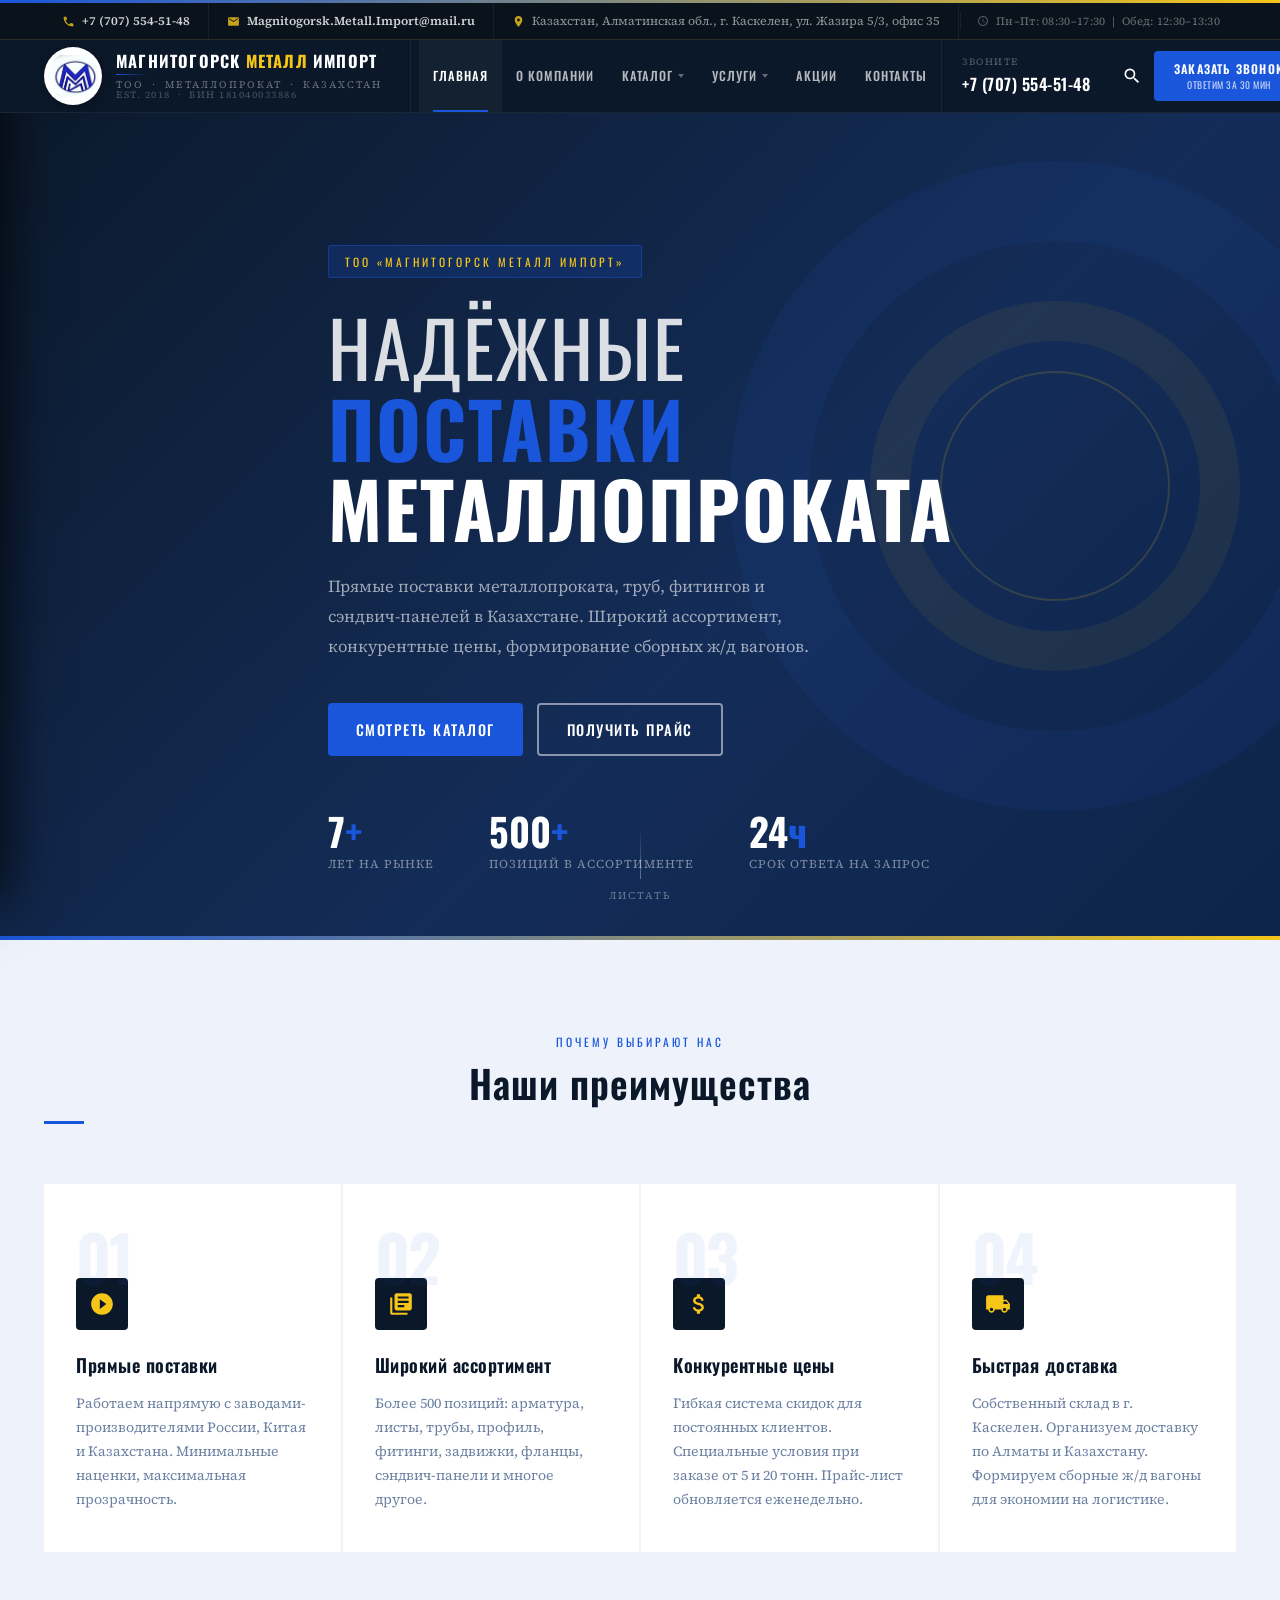
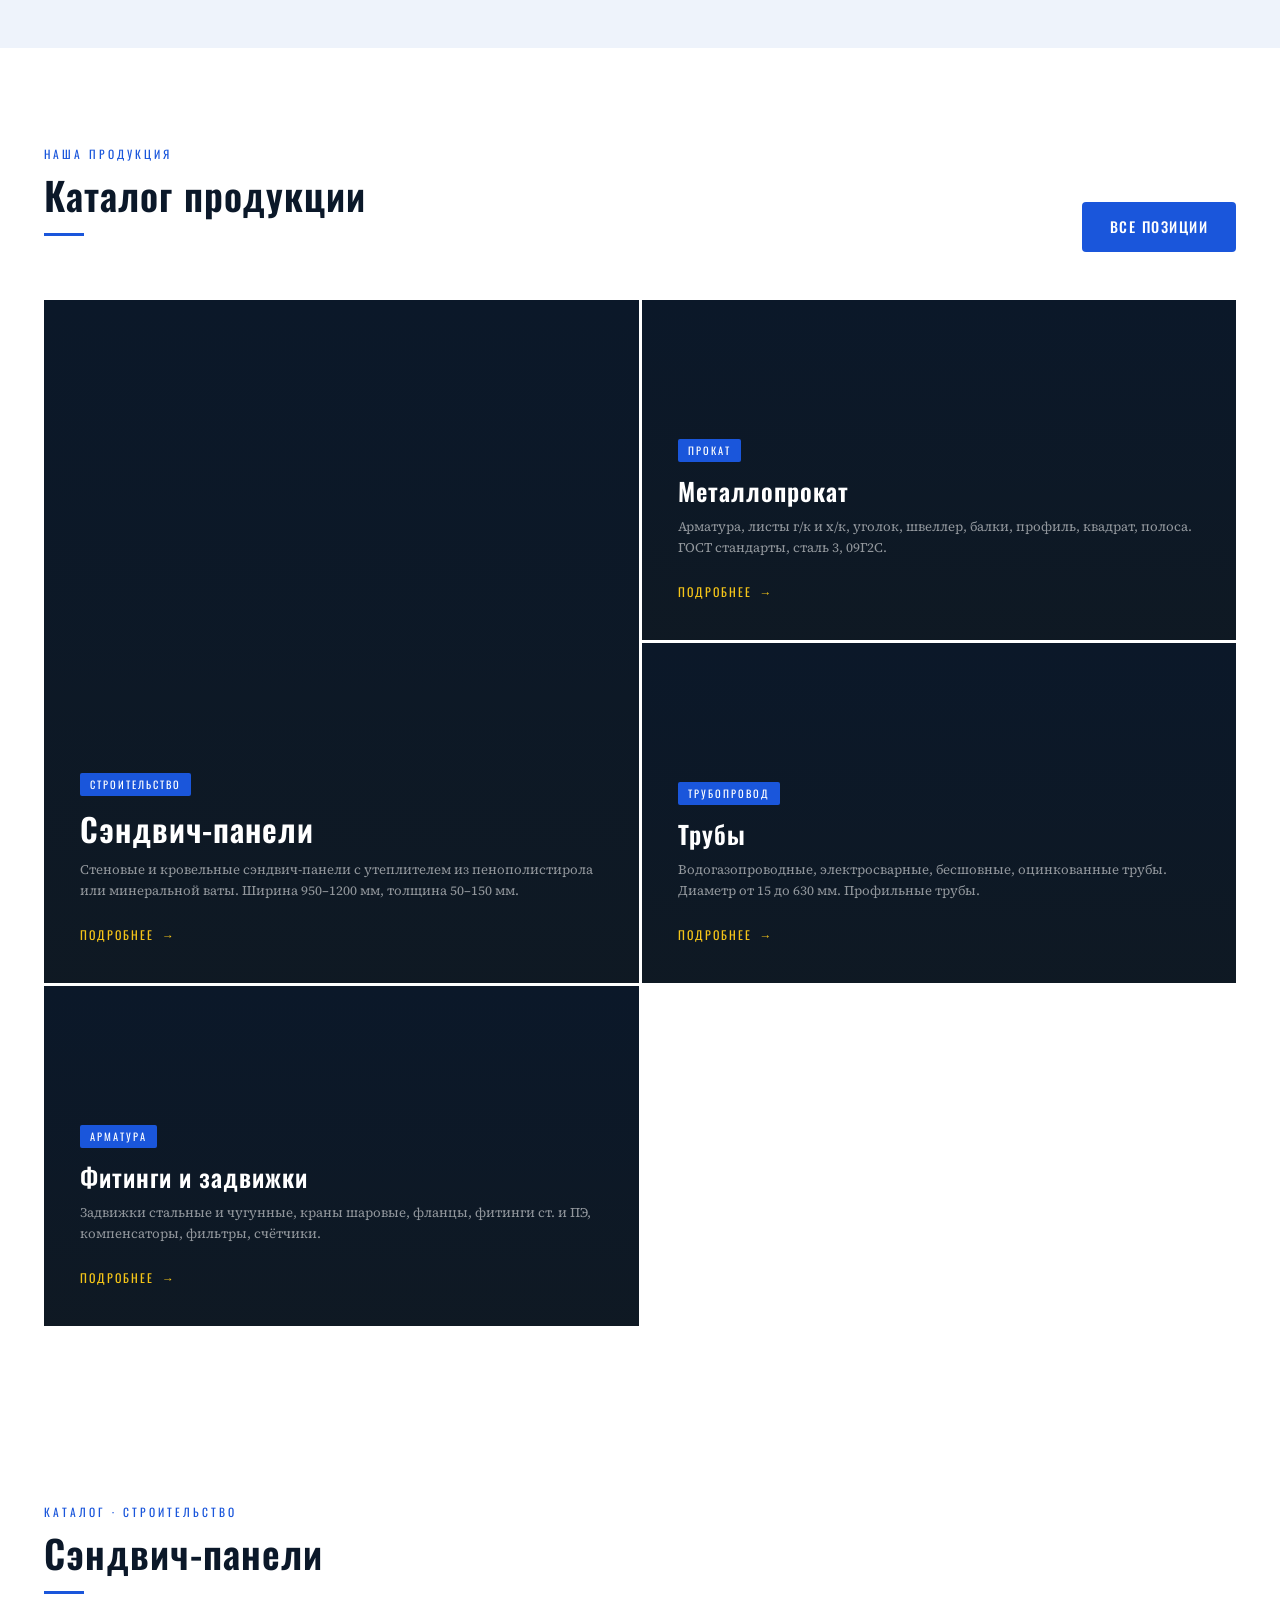
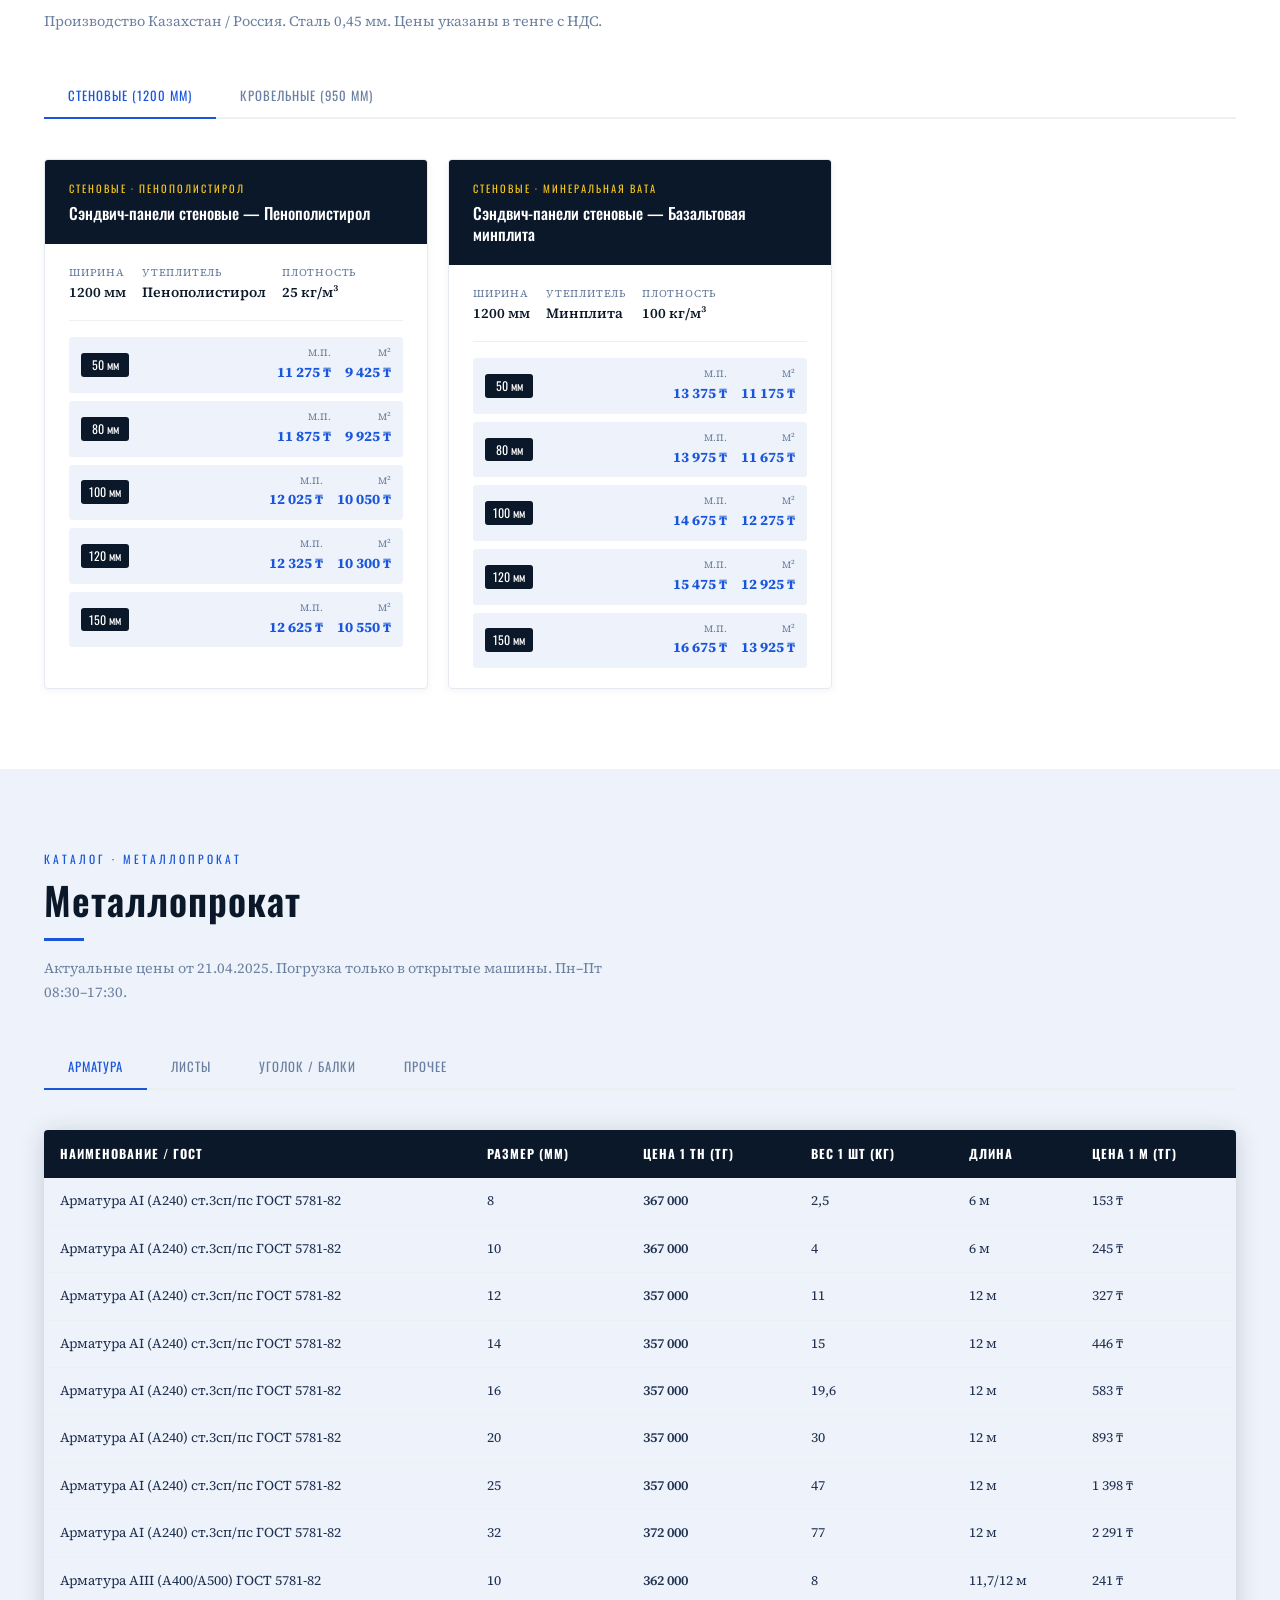
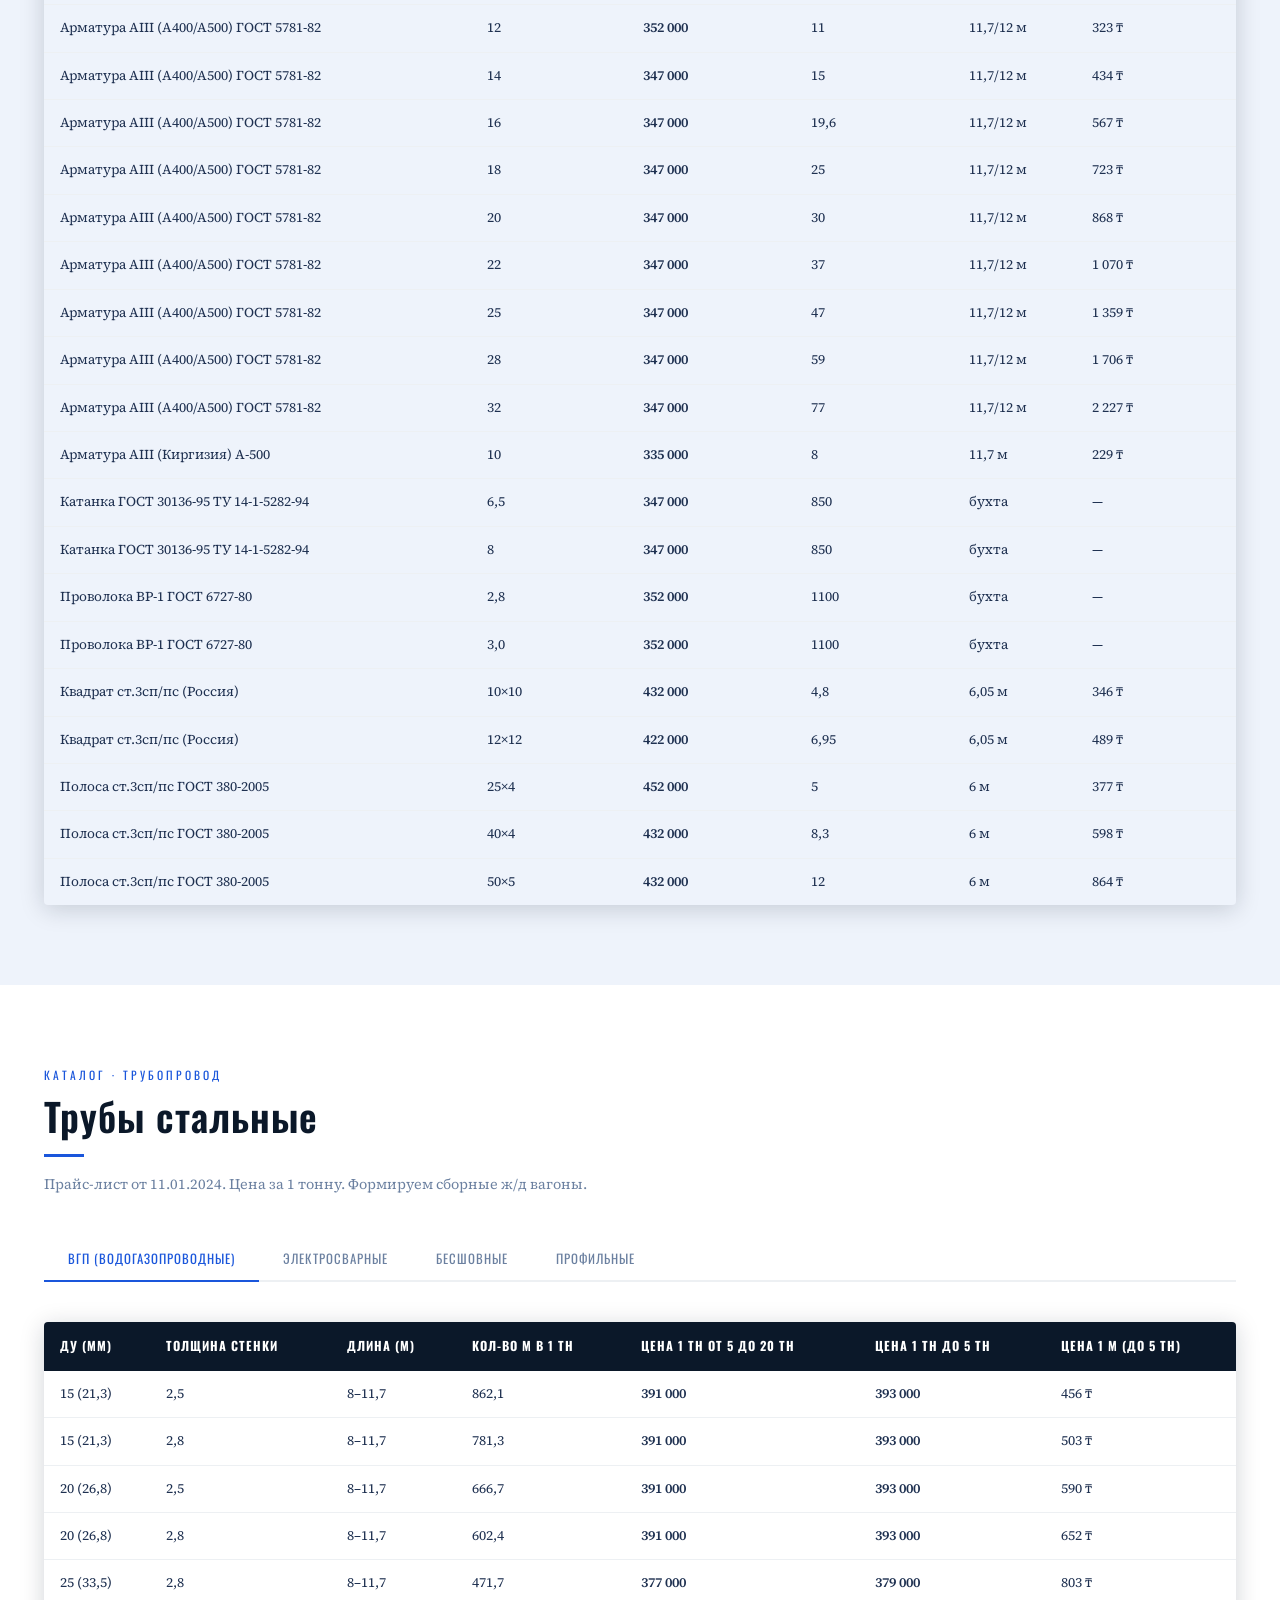
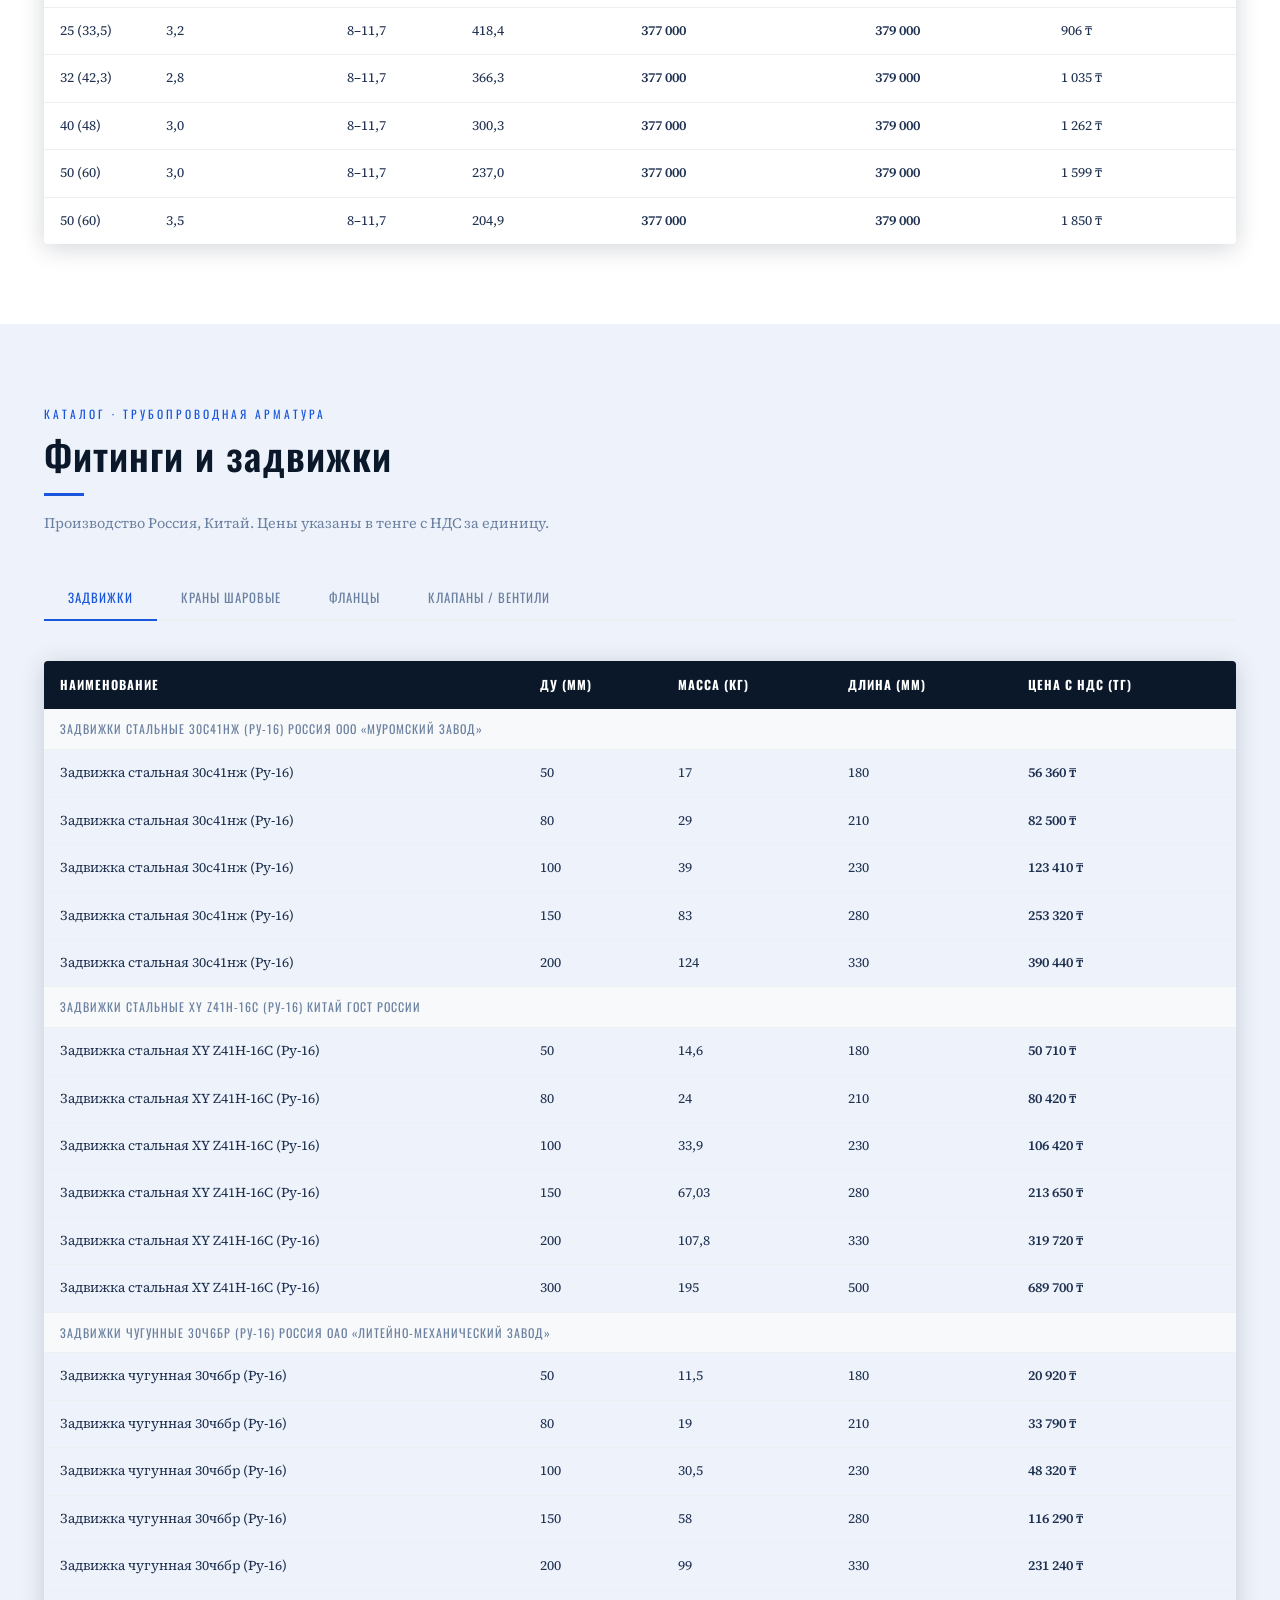
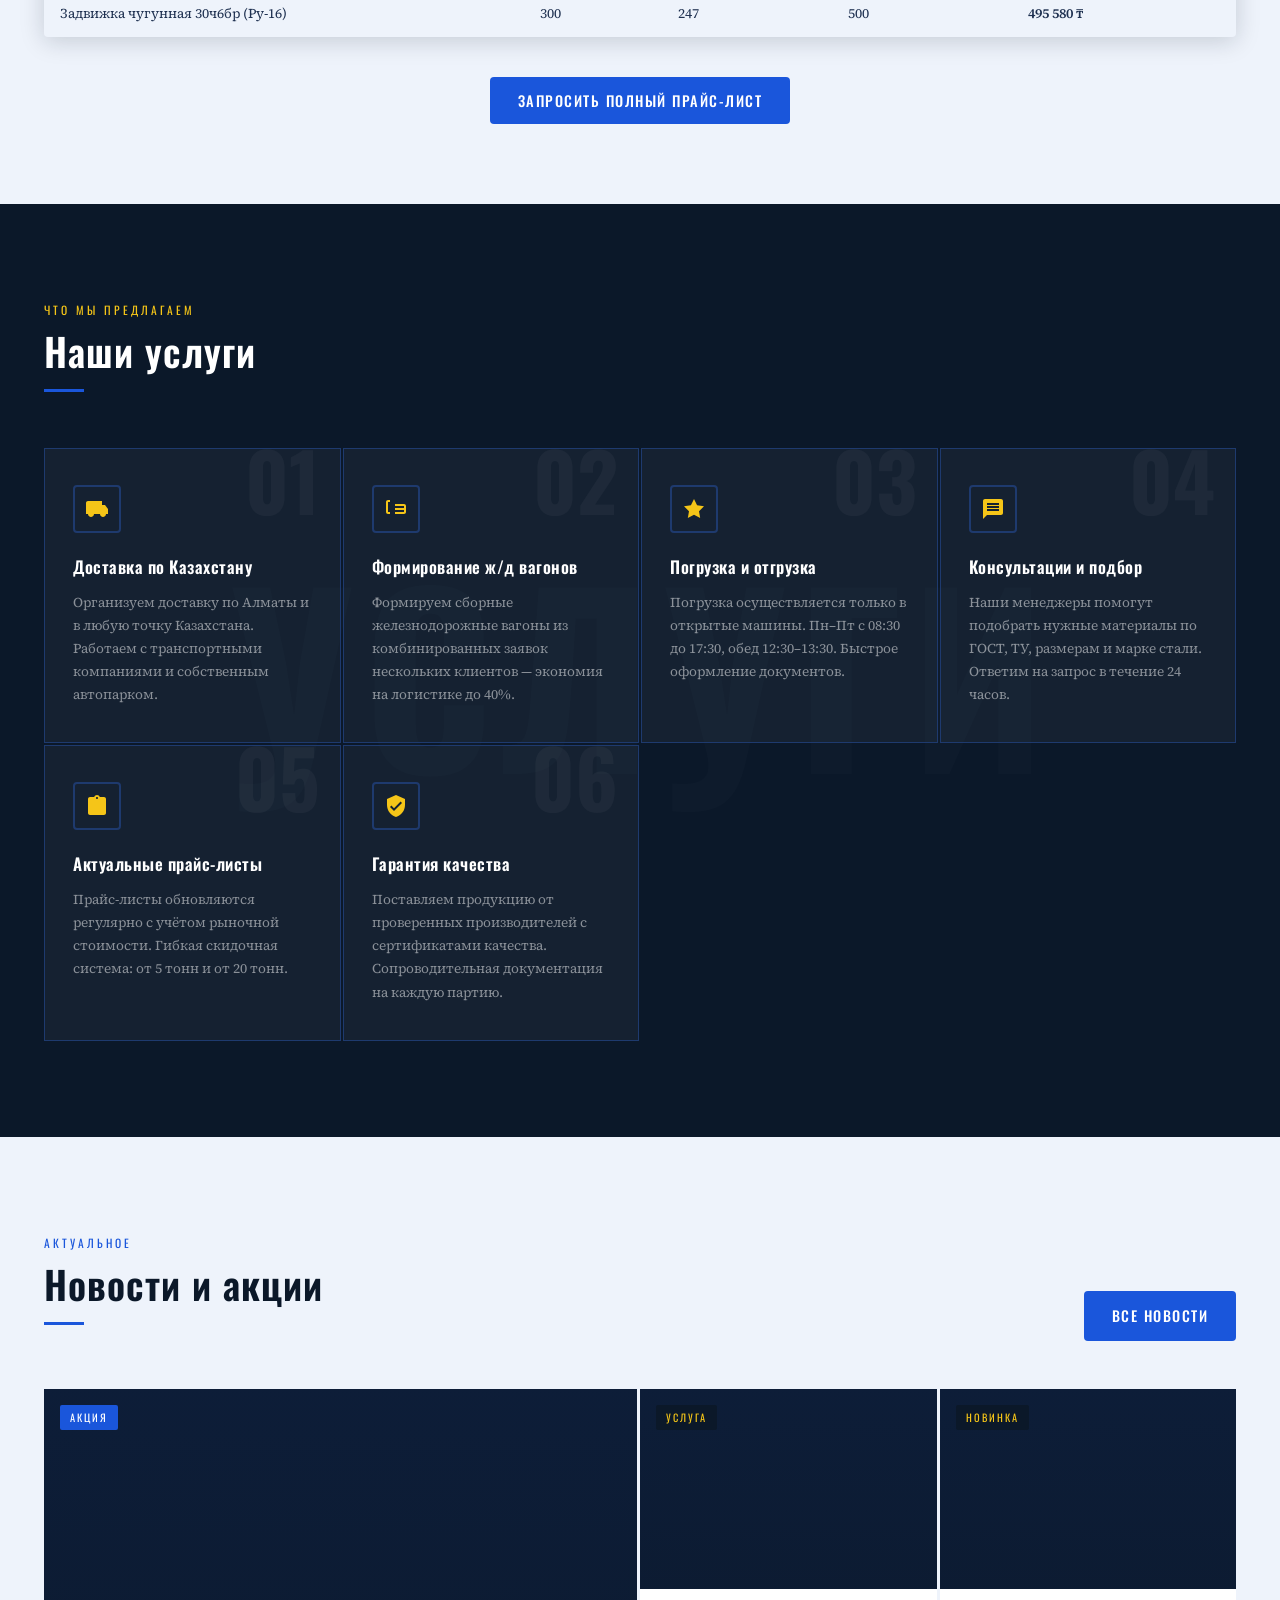
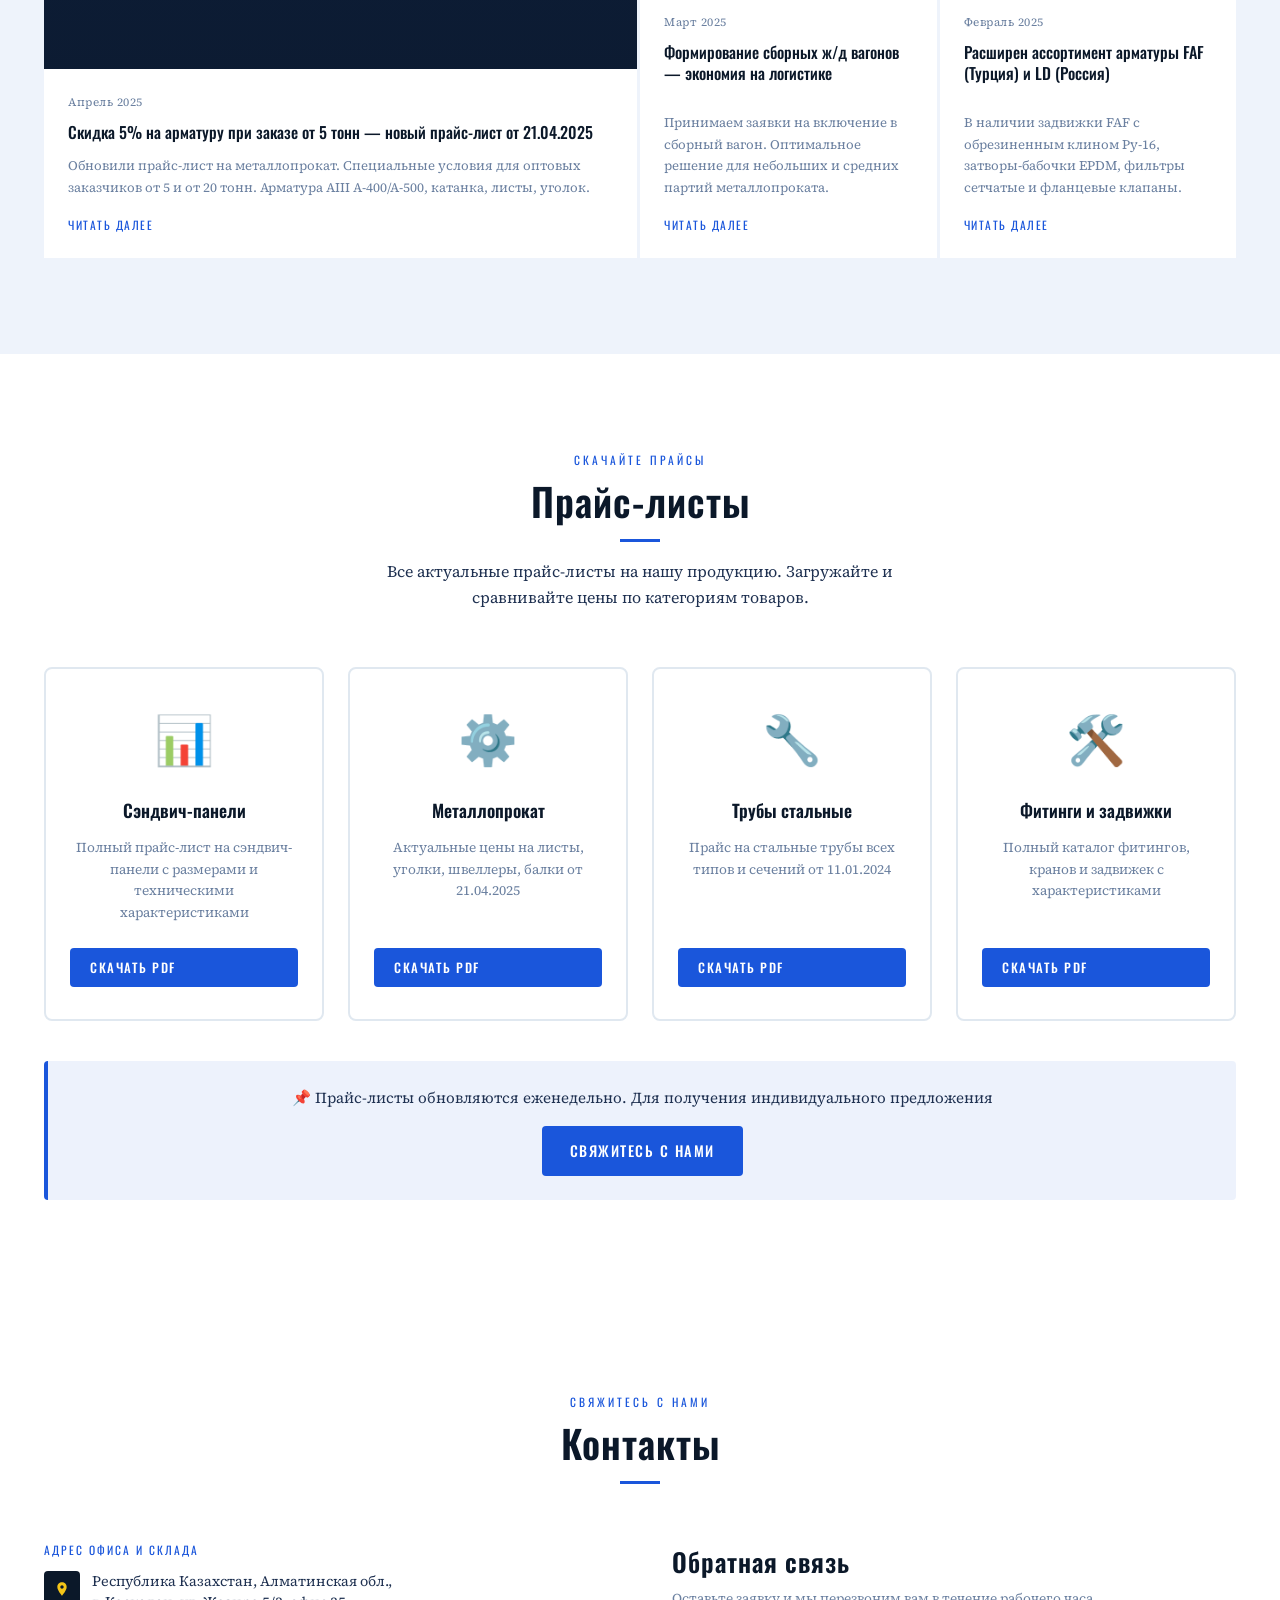
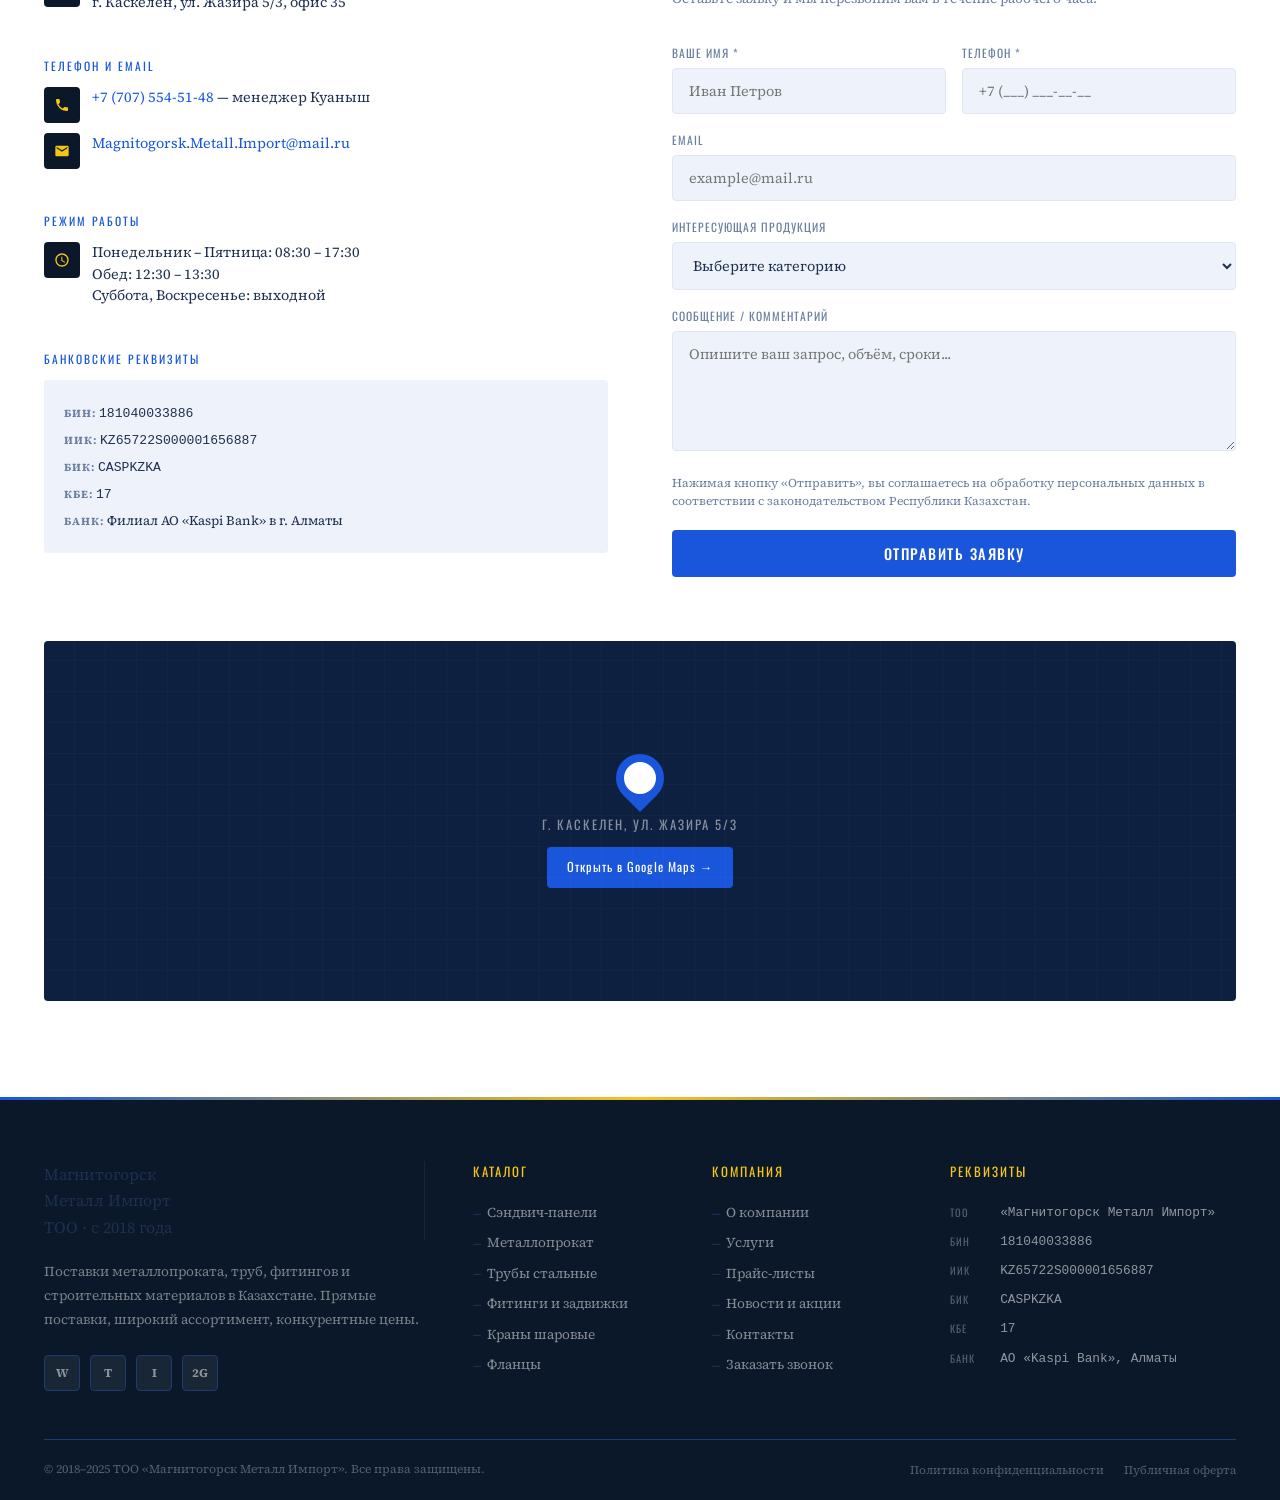
==== commit 867622a7: "обновление сайта" ====
--- a/index.html
+++ b/index.html
@@ -1,1191 +1,1200 @@
-<!DOCTYPE html>
-<html lang="ru">
-<head>
-<meta charset="UTF-8">
-<meta name="viewport" content="width=device-width, initial-scale=1.0">
-<meta name="description" content="Магнитогорск Металл Импорт - поставщик металлопроката, труб, фитингов, сэндвич-панелей. Прямые поставки от производителей. Работаем с Казахстаном, Алматы, Каскелен.">
-<meta name="keywords" content="металлопрокат, трубы стальные, фитинги, задвижки, сэндвич-панели, арматура, листы, уголок, швеллер, балки, Казахстан, Алматы, поставки, цены">
-<title>Магнитогорск Металл Импорт — Металлопрокат, Трубы, Фитинги, Сэндвич-панели</title>
-<link href="https://fonts.googleapis.com/css2?family=Oswald:wght@400;500;600;700&family=Source+Serif+4:wght@300;400;600&display=swap" rel="stylesheet">
-<link rel="stylesheet" href="style.css">
-<script src="supabase.min.js"></script>
-</head>
-<body>
-
-<!-- TOP RIBBON -->
-<div class="top-ribbon" id="topRibbon">
-  🔥 АКЦИЯ: Скидка 5% на арматуру при заказе от 5 тонн. Действует до 31 мая 2025.
-  <button class="top-ribbon-close" onclick="document.getElementById('topRibbon').remove()">✕</button>
-</div>
-
-<!-- ===== HEADER ===== -->
-<header id="mainHeader">
-
-  <!-- ACCENT BAR TOP -->
-  <div class="header-accent-bar"></div>
-
-  <!-- TOP BAR: contacts + hours -->
-  <div class="header-topbar">
-    <div class="container">
-      <div class="header-topbar-inner">
-        <div class="topbar-contacts">
-          <a href="tel:+77075545148" class="topbar-item">
-            <svg viewBox="0 0 24 24"><path d="M6.62 10.79c1.44 2.83 3.76 5.14 6.59 6.59l2.2-2.2c.27-.27.67-.36 1.02-.24 1.12.37 2.33.57 3.57.57.55 0 1 .45 1 1V20c0 .55-.45 1-1 1-9.39 0-17-7.61-17-17 0-.55.45-1 1-1h3.5c.55 0 1 .45 1 1 0 1.25.2 2.45.57 3.57.11.35.03.74-.25 1.02l-2.2 2.2z"/></svg>
-            <strong>+7 (707) 554-51-48</strong>
-          </a>
-          <a href="mailto:Magnitogorsk.Metall.Import@mail.ru" class="topbar-item">
-            <svg viewBox="0 0 24 24"><path d="M20 4H4c-1.1 0-1.99.9-1.99 2L2 18c0 1.1.9 2 2 2h16c1.1 0 2-.9 2-2V6c0-1.1-.9-2-2-2zm0 4l-8 5-8-5V6l8 5 8-5v2z"/></svg>
-            Magnitogorsk.Metall.Import@mail.ru
-          </a>
-          <a href="#contacts" class="topbar-item">
-            <svg viewBox="0 0 24 24"><path d="M12 2C8.13 2 5 5.13 5 9c0 5.25 7 13 7 13s7-7.75 7-13c0-3.87-3.13-7-7-7zm0 9.5c-1.38 0-2.5-1.12-2.5-2.5s1.12-2.5 2.5-2.5 2.5 1.12 2.5 2.5-1.12 2.5-2.5 2.5z"/></svg>
-            Казахстан, Алматинская обл., г. Каскелен, ул. Жазира 5/3, офис 35
-          </a>
-        </div>
-        <div class="topbar-right">
-          <div class="topbar-hours">
-            <svg viewBox="0 0 24 24"><path d="M11.99 2C6.47 2 2 6.48 2 12s4.47 10 9.99 10C17.52 22 22 17.52 22 12S17.52 2 11.99 2zM12 20c-4.42 0-8-3.58-8-8s3.58-8 8-8 8 3.58 8 8-3.58 8-8 8zm.5-13H11v6l5.25 3.15.75-1.23-4.5-2.67V7z"/></svg>
-            Пн–Пт: 08:30–17:30 &nbsp;|&nbsp; Обед: 12:30–13:30
-          </div>
-        </div>
-      </div>
-    </div>
-  </div>
-
-  <!-- MAIN NAV ROW -->
-  <div class="header-main">
-    <div class="container">
-      <div class="header-main-inner">
-
-        <!-- LOGO -->
-        <a href="#hero" class="logo" aria-label="Магнитогорск Металл Импорт — на главную">
-          <img src="[data-uri]" alt="ММИ логотип" class="logo-img">
-          <div class="logo-text-block">
-            <span class="logo-company">Магнитогорск&nbsp;<em>Металл</em>&nbsp;Импорт</span>
-            <div class="logo-divider"></div>
-            <span class="logo-type">ТОО &nbsp;·&nbsp; Металлопрокат &nbsp;·&nbsp; Казахстан</span>
-            <span class="logo-since">Est. 2018 &nbsp;·&nbsp; БИН 181040033886</span>
-          </div>
-        </a>
-
-        <!-- DESKTOP NAV -->
-        <nav class="main-nav" aria-label="Основное меню">
-          <ul class="nav-list">
-            <li class="nav-item">
-              <a href="#hero" class="nav-link">Главная</a>
-            </li>
-            <li class="nav-item">
-              <a href="#advantages" class="nav-link">О компании</a>
-            </li>
-            <li class="nav-item">
-              <a href="#catalog" class="nav-link">
-                Каталог <span class="nav-arrow"></span>
-              </a>
-              <div class="dropdown" role="menu">
-                <div class="dropdown-header">Продукция</div>
-                <a href="#sandvich" role="menuitem">Сэндвич-панели</a>
-                <a href="#metal" role="menuitem">Металлопрокат</a>
-                <a href="#pipes" role="menuitem">Трубы стальные</a>
-                <a href="#fittings" role="menuitem">Фитинги и задвижки</a>
-              </div>
-            </li>
-            <li class="nav-item">
-              <a href="#services" class="nav-link">
-                Услуги <span class="nav-arrow"></span>
-              </a>
-              <div class="dropdown" role="menu">
-                <div class="dropdown-header">Что мы делаем</div>
-                <a href="#services" role="menuitem">Погрузка и отгрузка</a>
-                <a href="#services" role="menuitem">Доставка по Казахстану</a>
-                <a href="#services" role="menuitem">Сборные ж/д вагоны</a>
-                <a href="#services" role="menuitem">Консультации и подбор</a>
-              </div>
-            </li>
-            <li class="nav-item">
-              <a href="#news" class="nav-link">Акции</a>
-            </li>
-            <li class="nav-item">
-              <a href="#contacts" class="nav-link">Контакты</a>
-            </li>
-          </ul>
-        </nav>
-
-        <!-- CTA BLOCK -->
-        <div class="header-cta-block">
-          <div class="header-phone-block">
-            <span class="header-phone-label">Звоните</span>
-            <a href="tel:+77075545148" class="header-phone-num">+7 (707) 554-51-48</a>
-          </div>
-          <button class="search-btn" onclick="openSearchModal()" aria-label="Поиск" title="Поиск по каталогу">
-            <svg viewBox="0 0 24 24" width="20" height="20" fill="currentColor">
-              <path d="M15.5 14h-.79l-.28-.27A6.471 6.471 0 0 0 16 9.5 6.5 6.5 0 1 0 9.5 16c1.61 0 3.09-.59 4.23-1.57l.27.28v.79l5 4.99L20.49 19l-4.99-5zm-6 0C7.01 14 5 11.99 5 9.5S7.01 5 9.5 5 14 7.01 14 9.5 11.99 14 9.5 14z"/>
-            </svg>
-          </button>
-          <div class="header-btn-wrap">
-            <button class="btn-callback" onclick="openModal()" aria-label="Заказать обратный звонок">
-              Заказать звонок
-              <span>Ответим за 30 мин</span>
-            </button>
-          </div>
-          <button class="burger" id="burgerBtn" aria-label="Открыть меню" onclick="toggleMobileNav()">
-            <span></span><span></span><span></span>
-          </button>
-        </div>
-
-      </div>
-    </div>
-  </div>
-
-</header>
-
-<!-- ===== MOBILE NAV OVERLAY ===== -->
-<div class="mobile-nav-overlay" id="mobileNavOverlay" onclick="toggleMobileNav()"></div>
-
-<!-- ===== MOBILE NAV DRAWER (slides from LEFT, styled like header) ===== -->
-<nav class="mobile-nav" id="mobileNav" aria-label="Мобильное меню">
-
-  <!-- Header strip — mirrors desktop header -->
-  <div class="mobile-nav-head">
-    <a href="#hero" onclick="toggleMobileNav()" style="display:flex;align-items:center;gap:10px;text-decoration:none;min-width:0;overflow:hidden">
-      <img src="[data-uri]" alt="ММИ" style="width:38px;height:38px;object-fit:contain;background:white;border-radius:50%;padding:3px;flex-shrink:0;box-shadow:0 2px 8px rgba(0,0,0,0.4)">
-      <div style="min-width:0">
-        <div style="font-family:var(--font-display);font-size:0.75rem;font-weight:700;color:#fff;letter-spacing:0.8px;text-transform:uppercase;line-height:1.3;white-space:nowrap;overflow:hidden;text-overflow:ellipsis">Магнитогорск <span style="color:var(--gold)">Металл</span></div>
-        <div style="font-size:0.56rem;color:rgba(255,255,255,0.32);letter-spacing:1.5px;text-transform:uppercase;margin-top:1px">ТОО · Казахстан · Est.2018</div>
-      </div>
-    </a>
-    <button class="mobile-nav-close" onclick="toggleMobileNav()" aria-label="Закрыть">✕</button>
-  </div>
-
-  <!-- Contacts bar — mirrors topbar exactly -->
-  <div class="mnav-contacts-bar">
-    <a href="tel:+77075545148">
-      <svg viewBox="0 0 24 24"><path d="M6.62 10.79c1.44 2.83 3.76 5.14 6.59 6.59l2.2-2.2c.27-.27.67-.36 1.02-.24 1.12.37 2.33.57 3.57.57.55 0 1 .45 1 1V20c0 .55-.45 1-1 1-9.39 0-17-7.61-17-17 0-.55.45-1 1-1h3.5c.55 0 1 .45 1 1 0 1.25.2 2.45.57 3.57.11.35.03.74-.25 1.02l-2.2 2.2z"/></svg>
-      <strong>+7 (707) 554-51-48</strong>
-    </a>
-    <a href="mailto:Magnitogorsk.Metall.Import@mail.ru">
-      <svg viewBox="0 0 24 24"><path d="M20 4H4c-1.1 0-1.99.9-1.99 2L2 18c0 1.1.9 2 2 2h16c1.1 0 2-.9 2-2V6c0-1.1-.9-2-2-2zm0 4l-8 5-8-5V6l8 5 8-5v2z"/></svg>
-      Metall.Import@mail.ru
-    </a>
-    <a href="#contacts" onclick="toggleMobileNav()">
-      <svg viewBox="0 0 24 24"><path d="M12 2C8.13 2 5 5.13 5 9c0 5.25 7 13 7 13s7-7.75 7-13c0-3.87-3.13-7-7-7zm0 9.5c-1.38 0-2.5-1.12-2.5-2.5s1.12-2.5 2.5-2.5 2.5 1.12 2.5 2.5-1.12 2.5-2.5 2.5z"/></svg>
-      г. Каскелен, ул. Жазира 5/3
-    </a>
-  </div>
-  <div class="mnav-hours">
-    <svg viewBox="0 0 24 24"><path d="M11.99 2C6.47 2 2 6.48 2 12s4.47 10 9.99 10C17.52 22 22 17.52 22 12S17.52 2 11.99 2zM12 20c-4.42 0-8-3.58-8-8s3.58-8 8-8 8 3.58 8 8-3.58 8-8 8zm.5-13H11v6l5.25 3.15.75-1.23-4.5-2.67V7z"/></svg>
-    Пн–Пт: 08:30–17:30 &nbsp;|&nbsp; Обед: 12:30–13:30
-  </div>
-
-  <!-- Navigation links -->
-  <div class="mobile-nav-links">
-    <a href="#hero" onclick="toggleMobileNav()">
-      <span class="mnav-icon"><svg viewBox="0 0 24 24"><path d="M10 20v-6h4v6h5v-8h3L12 3 2 12h3v8z"/></svg></span>
-      Главная
-    </a>
-    <a href="#advantages" onclick="toggleMobileNav()">
-      <span class="mnav-icon"><svg viewBox="0 0 24 24"><path d="M12 2C6.48 2 2 6.48 2 12s4.48 10 10 10 10-4.48 10-10S17.52 2 12 2zm-2 14.5v-9l6 4.5-6 4.5z"/></svg></span>
-      О компании
-    </a>
-    <div class="mnav-section-label">📦 Каталог продукции</div>
-    <a href="#sandvich" class="sub" onclick="toggleMobileNav()">Сэндвич-панели</a>
-    <a href="#metal" class="sub" onclick="toggleMobileNav()">Металлопрокат</a>
-    <a href="#pipes" class="sub" onclick="toggleMobileNav()">Трубы стальные</a>
-    <a href="#fittings" class="sub" onclick="toggleMobileNav()">Фитинги и задвижки</a>
-    <a href="#services" onclick="toggleMobileNav()">
-      <span class="mnav-icon"><svg viewBox="0 0 24 24"><path d="M20 8h-3V4H3c-1.1 0-2 .9-2 2v11h2c0 1.66 1.34 3 3 3s3-1.34 3-3h6c0 1.66 1.34 3 3 3s3-1.34 3-3h2v-5l-3-4z"/></svg></span>
-      Услуги
-    </a>
-    <a href="#news" onclick="toggleMobileNav()">
-      <span class="mnav-icon"><svg viewBox="0 0 24 24"><path d="M12 1L3 5v6c0 5.55 3.84 10.74 9 12 5.16-1.26 9-6.45 9-12V5l-9-4z"/></svg></span>
-      Новости и акции
-    </a>
-    <a href="#price-lists" onclick="toggleMobileNav()">
-      <span class="mnav-icon"><svg viewBox="0 0 24 24"><path d="M14 2H6a2 2 0 0 0-2 2v16a2 2 0 0 0 2 2h12a2 2 0 0 0 2-2V8l-6-6z"/></svg></span>
-      Прайс-листы
-    </a>
-    <a href="#contacts" onclick="toggleMobileNav()">
-      <span class="mnav-icon"><svg viewBox="0 0 24 24"><path d="M12 2C8.13 2 5 5.13 5 9c0 5.25 7 13 7 13s7-7.75 7-13c0-3.87-3.13-7-7-7zm0 9.5c-1.38 0-2.5-1.12-2.5-2.5s1.12-2.5 2.5-2.5 2.5 1.12 2.5 2.5-1.12 2.5-2.5 2.5z"/></svg></span>
-      Контакты
-    </a>
-  </div>
-
-  <div class="mobile-nav-footer">
-    <button class="btn btn-primary" onclick="toggleMobileNav(); openModal();" style="width:100%;justify-content:center">Заказать звонок</button>
-  </div>
-
-</nav>
-
-<!-- ===== HERO ===== -->
-<section id="hero">
-  <div class="hero-bg"></div>
-  <div class="hero-geometric"></div>
-  <div class="container">
-    <div class="hero-content">
-      <div class="hero-eyebrow">
-        <span>ТОО «Магнитогорск Металл Импорт»</span>
-      </div>
-      <h1 class="hero-title">
-        <span class="thin">Надёжные</span>
-        <span class="accent">поставки</span>
-        металлопроката
-      </h1>
-      <p class="hero-desc">
-        Прямые поставки металлопроката, труб, фитингов и сэндвич-панелей в Казахстане. Широкий ассортимент, конкурентные цены, формирование сборных ж/д вагонов.
-      </p>
-      <div class="hero-actions">
-        <a href="#catalog" class="btn btn-primary">Смотреть каталог</a>
-        <a href="#contacts" class="btn btn-outline">Получить прайс</a>
-      </div>
-      <div class="hero-stats">
-        <div class="hero-stat">
-          <div class="hero-stat-num">7<span>+</span></div>
-          <div class="hero-stat-label">Лет на рынке</div>
-        </div>
-        <div class="hero-stat">
-          <div class="hero-stat-num">500<span>+</span></div>
-          <div class="hero-stat-label">Позиций в ассортименте</div>
-        </div>
-        <div class="hero-stat">
-          <div class="hero-stat-num">24<span>ч</span></div>
-          <div class="hero-stat-label">Срок ответа на запрос</div>
-        </div>
-      </div>
-    </div>
-  </div>
-  <div class="hero-scroll">Листать</div>
-</section>
-
-<!-- ===== ADVANTAGES ===== -->
-<section id="advantages" aria-labelledby="adv-title">
-  <div class="container">
-    <div class="advantages-header fade-in">
-      <div class="section-label">Почему выбирают нас</div>
-      <h2 class="section-title" id="adv-title">Наши преимущества</h2>
-      <div class="divider"></div>
-    </div>
-    <div class="advantages-grid">
-      <article class="advantage-card fade-in">
-        <div class="advantage-num">01</div>
-        <div class="advantage-icon">
-          <svg viewBox="0 0 24 24"><path d="M12 2C6.48 2 2 6.48 2 12s4.48 10 10 10 10-4.48 10-10S17.52 2 12 2zm-2 14.5v-9l6 4.5-6 4.5z"/></svg>
-        </div>
-        <div class="advantage-title">Прямые поставки</div>
-        <p class="advantage-text">Работаем напрямую с заводами-производителями России, Китая и Казахстана. Минимальные наценки, максимальная прозрачность.</p>
-      </article>
-      <article class="advantage-card fade-in">
-        <div class="advantage-num">02</div>
-        <div class="advantage-icon">
-          <svg viewBox="0 0 24 24"><path d="M4 6H2v14c0 1.1.9 2 2 2h14v-2H4V6zm16-4H8c-1.1 0-2 .9-2 2v12c0 1.1.9 2 2 2h12c1.1 0 2-.9 2-2V4c0-1.1-.9-2-2-2zm-1 9H9V9h10v2zm-4 4H9v-2h6v2zm4-8H9V5h10v2z"/></svg>
-        </div>
-        <div class="advantage-title">Широкий ассортимент</div>
-        <p class="advantage-text">Более 500 позиций: арматура, листы, трубы, профиль, фитинги, задвижки, фланцы, сэндвич-панели и многое другое.</p>
-      </article>
-      <article class="advantage-card fade-in">
-        <div class="advantage-num">03</div>
-        <div class="advantage-icon">
-          <svg viewBox="0 0 24 24"><path d="M11.8 10.9c-2.27-.59-3-1.2-3-2.15 0-1.09 1.01-1.85 2.7-1.85 1.78 0 2.44.85 2.5 2.1h2.21c-.07-1.72-1.12-3.3-3.21-3.81V3h-3v2.16c-1.94.42-3.5 1.68-3.5 3.61 0 2.31 1.91 3.46 4.7 4.13 2.5.6 3 1.48 3 2.41 0 .69-.49 1.79-2.7 1.79-2.06 0-2.87-.92-2.98-2.1h-2.2c.12 2.19 1.76 3.42 3.68 3.83V21h3v-2.15c1.95-.37 3.5-1.5 3.5-3.55 0-2.84-2.43-3.81-4.7-4.4z"/></svg>
-        </div>
-        <div class="advantage-title">Конкурентные цены</div>
-        <p class="advantage-text">Гибкая система скидок для постоянных клиентов. Специальные условия при заказе от 5 и 20 тонн. Прайс-лист обновляется еженедельно.</p>
-      </article>
-      <article class="advantage-card fade-in">
-        <div class="advantage-num">04</div>
-        <div class="advantage-icon">
-          <svg viewBox="0 0 24 24"><path d="M20 8h-3V4H3c-1.1 0-2 .9-2 2v11h2c0 1.66 1.34 3 3 3s3-1.34 3-3h6c0 1.66 1.34 3 3 3s3-1.34 3-3h2v-5l-3-4zM6 18.5c-.83 0-1.5-.67-1.5-1.5s.67-1.5 1.5-1.5 1.5.67 1.5 1.5-.67 1.5-1.5 1.5zm13.5-9l1.96 2.5H17V9.5h2.5zm-1.5 9c-.83 0-1.5-.67-1.5-1.5s.67-1.5 1.5-1.5 1.5.67 1.5 1.5-.67 1.5-1.5 1.5z"/></svg>
-        </div>
-        <div class="advantage-title">Быстрая доставка</div>
-        <p class="advantage-text">Собственный склад в г. Каскелен. Организуем доставку по Алматы и Казахстану. Формируем сборные ж/д вагоны для экономии на логистике.</p>
-      </article>
-    </div>
-  </div>
-</section>
-
-<!-- ===== CATALOG OVERVIEW ===== -->
-<section id="catalog" aria-labelledby="cat-title">
-  <div class="container">
-    <div class="catalog-header fade-in">
-      <div>
-        <div class="section-label">Наша продукция</div>
-        <h2 class="section-title" id="cat-title">Каталог продукции</h2>
-        <div class="divider"></div>
-      </div>
-      <a href="#sandvich" class="btn btn-primary">Все позиции</a>
-    </div>
-    <div class="catalog-grid fade-in">
-      <a href="#sandvich" class="cat-card" title="Купить сэндвич-панели в Казахстане - стеновые и кровельные панели" data-keywords="сэндвич-панели, стеновые панели, кровельные панели, утеплитель, пенополистирол, минеральная вата, панели 1200 мм">
-        <div class="cat-bg cat-bg-panels" role="img" aria-label="Сэндвич-панели стеновые и кровельные с утеплителем"></div>
-        <div class="cat-overlay"></div>
-        <div class="cat-content">
-          <span class="cat-badge">Строительство</span>
-          <div class="cat-title">Сэндвич-панели</div>
-          <p class="cat-desc">Стеновые и кровельные сэндвич-панели с утеплителем из пенополистирола или минеральной ваты. Ширина 950–1200 мм, толщина 50–150 мм.</p>
-          <span class="cat-link">Подробнее</span>
-        </div>
-      </a>
-      <a href="#metal" class="cat-card" title="Купить металлопрокат в Казахстане - арматура, листы, уголок, швеллер" data-keywords="металлопрокат, арматура, листы, уголок, швеллер, балки, сталь, ГОСТ, Казахстан">
-        <div class="cat-bg cat-bg-metal" role="img" aria-label="Металлопрокат: арматура, листы г/к и х/к, балки, профиль"></div>
-        <div class="cat-overlay"></div>
-        <div class="cat-content">
-          <span class="cat-badge">Прокат</span>
-          <div class="cat-title">Металлопрокат</div>
-          <p class="cat-desc">Арматура, листы г/к и х/к, уголок, швеллер, балки, профиль, квадрат, полоса. ГОСТ стандарты, сталь 3, 09Г2С.</p>
-          <span class="cat-link">Подробнее</span>
-        </div>
-      </a>
-      <a href="#pipes" class="cat-card" title="Купить трубы стальные в Казахстане - ВГП, электросварные, бесшовные трубы" data-keywords="трубы, ВГП, электросварные трубы, бесшовные трубы, оцинкованные трубы, профильные трубы, трубопровод">
-        <div class="cat-bg cat-bg-pipes" role="img" aria-label="Трубы стальные: водогазопроводные, электросварные, бесшовные, профильные"></div>
-        <div class="cat-overlay"></div>
-        <div class="cat-content">
-          <span class="cat-badge">Трубопровод</span>
-          <div class="cat-title">Трубы</div>
-          <p class="cat-desc">Водогазопроводные, электросварные, бесшовные, оцинкованные трубы. Диаметр от 15 до 630 мм. Профильные трубы.</p>
-          <span class="cat-link">Подробнее</span>
-        </div>
-      </a>
-      <a href="#fittings" class="cat-card" title="Купить фитинги и задвижки в Казахстане - краны, фланцы, клапаны" data-keywords="фитинги, задвижки, краны шаровые, фланцы, клапаны, вентили, компенсаторы, трубопроводная арматура">
-        <div class="cat-bg cat-bg-fittings" role="img" aria-label="Фитинги и задвижки: задвижки, краны шаровые, фланцы, клапаны"></div>
-        <div class="cat-overlay"></div>
-        <div class="cat-content">
-          <span class="cat-badge">Арматура</span>
-          <div class="cat-title">Фитинги и задвижки</div>
-          <p class="cat-desc">Задвижки стальные и чугунные, краны шаровые, фланцы, фитинги ст. и ПЭ, компенсаторы, фильтры, счётчики.</p>
-          <span class="cat-link">Подробнее</span>
-        </div>
-      </a>
-    </div>
-  </div>
-</section>
-
-<!-- ===== SANDVICH PANELS SECTION ===== -->
-<section id="sandvich" class="products-section" aria-labelledby="sandvich-title">
-  <div class="container">
-    <div class="products-section-header fade-in">
-      <div class="section-label">Каталог · Строительство</div>
-      <h2 class="section-title" id="sandvich-title">Сэндвич-панели</h2>
-      <div class="divider"></div>
-      <p style="color:var(--muted);font-size:0.9rem;margin-top:12px;max-width:600px;">Производство Казахстан / Россия. Сталь 0,45 мм. Цены указаны в тенге с НДС.</p>
-    </div>
-    <div class="tabs">
-      <div class="tab-buttons">
-        <button class="tab-btn active" onclick="switchTab(this,'tab-wall')">Стеновые (1200 мм)</button>
-        <button class="tab-btn" onclick="switchTab(this,'tab-roof')">Кровельные (950 мм)</button>
-      </div>
-      <div id="tab-wall" class="tab-panel active">
-        <div class="product-cards">
-          <div class="product-card fade-in">
-            <div class="product-card-head">
-              <div class="product-card-type">Стеновые · Пенополистирол</div>
-              <div class="product-card-title">Сэндвич-панели стеновые — Пенополистирол</div>
-            </div>
-            <div class="product-card-body">
-              <div class="product-specs-row">
-                <div class="spec-item"><div class="spec-label">Ширина</div><div class="spec-val">1200 мм</div></div>
-                <div class="spec-item"><div class="spec-label">Утеплитель</div><div class="spec-val">Пенополистирол</div></div>
-                <div class="spec-item"><div class="spec-label">Плотность</div><div class="spec-val">25 кг/м³</div></div>
-              </div>
-              <div class="price-rows">
-                <div class="price-row"><span class="thickness-tag">50 мм</span><div class="price-cols"><div class="price-col"><div class="p-unit">м.п.</div><div class="p-val">11 275 ₸</div></div><div class="price-col"><div class="p-unit">м²</div><div class="p-val">9 425 ₸</div></div></div></div>
-                <div class="price-row"><span class="thickness-tag">80 мм</span><div class="price-cols"><div class="price-col"><div class="p-unit">м.п.</div><div class="p-val">11 875 ₸</div></div><div class="price-col"><div class="p-unit">м²</div><div class="p-val">9 925 ₸</div></div></div></div>
-                <div class="price-row"><span class="thickness-tag">100 мм</span><div class="price-cols"><div class="price-col"><div class="p-unit">м.п.</div><div class="p-val">12 025 ₸</div></div><div class="price-col"><div class="p-unit">м²</div><div class="p-val">10 050 ₸</div></div></div></div>
-                <div class="price-row"><span class="thickness-tag">120 мм</span><div class="price-cols"><div class="price-col"><div class="p-unit">м.п.</div><div class="p-val">12 325 ₸</div></div><div class="price-col"><div class="p-unit">м²</div><div class="p-val">10 300 ₸</div></div></div></div>
-                <div class="price-row"><span class="thickness-tag">150 мм</span><div class="price-cols"><div class="price-col"><div class="p-unit">м.п.</div><div class="p-val">12 625 ₸</div></div><div class="price-col"><div class="p-unit">м²</div><div class="p-val">10 550 ₸</div></div></div></div>
-              </div>
-            </div>
-          </div>
-          <div class="product-card fade-in">
-            <div class="product-card-head">
-              <div class="product-card-type">Стеновые · Минеральная вата</div>
-              <div class="product-card-title">Сэндвич-панели стеновые — Базальтовая минплита</div>
-            </div>
-            <div class="product-card-body">
-              <div class="product-specs-row">
-                <div class="spec-item"><div class="spec-label">Ширина</div><div class="spec-val">1200 мм</div></div>
-                <div class="spec-item"><div class="spec-label">Утеплитель</div><div class="spec-val">Минплита</div></div>
-                <div class="spec-item"><div class="spec-label">Плотность</div><div class="spec-val">100 кг/м³</div></div>
-              </div>
-              <div class="price-rows">
-                <div class="price-row"><span class="thickness-tag">50 мм</span><div class="price-cols"><div class="price-col"><div class="p-unit">м.п.</div><div class="p-val">13 375 ₸</div></div><div class="price-col"><div class="p-unit">м²</div><div class="p-val">11 175 ₸</div></div></div></div>
-                <div class="price-row"><span class="thickness-tag">80 мм</span><div class="price-cols"><div class="price-col"><div class="p-unit">м.п.</div><div class="p-val">13 975 ₸</div></div><div class="price-col"><div class="p-unit">м²</div><div class="p-val">11 675 ₸</div></div></div></div>
-                <div class="price-row"><span class="thickness-tag">100 мм</span><div class="price-cols"><div class="price-col"><div class="p-unit">м.п.</div><div class="p-val">14 675 ₸</div></div><div class="price-col"><div class="p-unit">м²</div><div class="p-val">12 275 ₸</div></div></div></div>
-                <div class="price-row"><span class="thickness-tag">120 мм</span><div class="price-cols"><div class="price-col"><div class="p-unit">м.п.</div><div class="p-val">15 475 ₸</div></div><div class="price-col"><div class="p-unit">м²</div><div class="p-val">12 925 ₸</div></div></div></div>
-                <div class="price-row"><span class="thickness-tag">150 мм</span><div class="price-cols"><div class="price-col"><div class="p-unit">м.п.</div><div class="p-val">16 675 ₸</div></div><div class="price-col"><div class="p-unit">м²</div><div class="p-val">13 925 ₸</div></div></div></div>
-              </div>
-            </div>
-          </div>
-        </div>
-      </div>
-      <div id="tab-roof" class="tab-panel">
-        <div class="product-cards">
-          <div class="product-card fade-in">
-            <div class="product-card-head">
-              <div class="product-card-type">Кровельные · Пенополистирол</div>
-              <div class="product-card-title">Сэндвич-панели кровельные — Пенополистирол</div>
-            </div>
-            <div class="product-card-body">
-              <div class="product-specs-row">
-                <div class="spec-item"><div class="spec-label">Ширина</div><div class="spec-val">950 мм</div></div>
-                <div class="spec-item"><div class="spec-label">Утеплитель</div><div class="spec-val">Пенополистирол</div></div>
-                <div class="spec-item"><div class="spec-label">Плотность</div><div class="spec-val">25 кг/м³</div></div>
-              </div>
-              <div class="price-rows">
-                <div class="price-row"><span class="thickness-tag">100 мм</span><div class="price-cols"><div class="price-col"><div class="p-unit">м.п.</div><div class="p-val">10 675 ₸</div></div><div class="price-col"><div class="p-unit">м³</div><div class="p-val">11 225 ₸</div></div></div></div>
-                <div class="price-row"><span class="thickness-tag">120 мм</span><div class="price-cols"><div class="price-col"><div class="p-unit">м.п.</div><div class="p-val">11 175 ₸</div></div><div class="price-col"><div class="p-unit">м³</div><div class="p-val">11 755 ₸</div></div></div></div>
-                <div class="price-row"><span class="thickness-tag">150 мм</span><div class="price-cols"><div class="price-col"><div class="p-unit">м.п.</div><div class="p-val">11 675 ₸</div></div><div class="price-col"><div class="p-unit">м³</div><div class="p-val">12 275 ₸</div></div></div></div>
-              </div>
-            </div>
-          </div>
-          <div class="product-card fade-in">
-            <div class="product-card-head">
-              <div class="product-card-type">Кровельные · Минеральная вата</div>
-              <div class="product-card-title">Сэндвич-панели кровельные — Базальтовая минплита</div>
-            </div>
-            <div class="product-card-body">
-              <div class="product-specs-row">
-                <div class="spec-item"><div class="spec-label">Ширина</div><div class="spec-val">950 мм</div></div>
-                <div class="spec-item"><div class="spec-label">Утеплитель</div><div class="spec-val">Минплита</div></div>
-                <div class="spec-item"><div class="spec-label">Плотность</div><div class="spec-val">100 кг/м³</div></div>
-              </div>
-              <div class="price-rows">
-                <div class="price-row"><span class="thickness-tag">100 мм</span><div class="price-cols"><div class="price-col"><div class="p-unit">м.п.</div><div class="p-val">12 825 ₸</div></div><div class="price-col"><div class="p-unit">м³</div><div class="p-val">13 475 ₸</div></div></div></div>
-                <div class="price-row"><span class="thickness-tag">120 мм</span><div class="price-cols"><div class="price-col"><div class="p-unit">м.п.</div><div class="p-val">13 475 ₸</div></div><div class="price-col"><div class="p-unit">м³</div><div class="p-val">14 175 ₸</div></div></div></div>
-                <div class="price-row"><span class="thickness-tag">150 мм</span><div class="price-cols"><div class="price-col"><div class="p-unit">м.п.</div><div class="p-val">14 625 ₸</div></div><div class="price-col"><div class="p-unit">м³</div><div class="p-val">15 375 ₸</div></div></div></div>
-              </div>
-            </div>
-          </div>
-        </div>
-      </div>
-    </div>
-  </div>
-</section>
-
-<!-- ===== METAL SECTION ===== -->
-<section id="metal" class="products-section" aria-labelledby="metal-title">
-  <div class="container">
-    <div class="products-section-header fade-in">
-      <div class="section-label">Каталог · Металлопрокат</div>
-      <h2 class="section-title" id="metal-title">Металлопрокат</h2>
-      <div class="divider"></div>
-      <p style="color:var(--muted);font-size:0.9rem;margin-top:12px;max-width:600px;">Актуальные цены от 21.04.2025. Погрузка только в открытые машины. Пн–Пт 08:30–17:30.</p>
-    </div>
-    <div class="tabs">
-      <div class="tab-buttons">
-        <button class="tab-btn active" onclick="switchTab(this,'m-armatura')">Арматура</button>
-        <button class="tab-btn" onclick="switchTab(this,'m-list')">Листы</button>
-        <button class="tab-btn" onclick="switchTab(this,'m-ugol')">Уголок / Балки</button>
-        <button class="tab-btn" onclick="switchTab(this,'m-other')">Прочее</button>
-      </div>
-
-      <div id="m-armatura" class="tab-panel active">
-        <div class="product-table-wrapper">
-          <table class="product-table">
-            <thead><tr><th>Наименование / ГОСТ</th><th>Размер (мм)</th><th>Цена 1 тн (тг)</th><th>Вес 1 шт (кг)</th><th>Длина</th><th>Цена 1 м (тг)</th></tr></thead>
-            <tbody>
-              <tr><td>Арматура АI (А240) ст.3сп/пс ГОСТ 5781-82</td><td>8</td><td class="price-val">367 000</td><td>2,5</td><td>6 м</td><td>153 ₸</td></tr>
-              <tr><td>Арматура АI (А240) ст.3сп/пс ГОСТ 5781-82</td><td>10</td><td class="price-val">367 000</td><td>4</td><td>6 м</td><td>245 ₸</td></tr>
-              <tr><td>Арматура АI (А240) ст.3сп/пс ГОСТ 5781-82</td><td>12</td><td class="price-val">357 000</td><td>11</td><td>12 м</td><td>327 ₸</td></tr>
-              <tr><td>Арматура АI (А240) ст.3сп/пс ГОСТ 5781-82</td><td>14</td><td class="price-val">357 000</td><td>15</td><td>12 м</td><td>446 ₸</td></tr>
-              <tr><td>Арматура АI (А240) ст.3сп/пс ГОСТ 5781-82</td><td>16</td><td class="price-val">357 000</td><td>19,6</td><td>12 м</td><td>583 ₸</td></tr>
-              <tr><td>Арматура АI (А240) ст.3сп/пс ГОСТ 5781-82</td><td>20</td><td class="price-val">357 000</td><td>30</td><td>12 м</td><td>893 ₸</td></tr>
-              <tr><td>Арматура АI (А240) ст.3сп/пс ГОСТ 5781-82</td><td>25</td><td class="price-val">357 000</td><td>47</td><td>12 м</td><td>1 398 ₸</td></tr>
-              <tr><td>Арматура АI (А240) ст.3сп/пс ГОСТ 5781-82</td><td>32</td><td class="price-val">372 000</td><td>77</td><td>12 м</td><td>2 291 ₸</td></tr>
-              <tr><td>Арматура АIII (А400/А500) ГОСТ 5781-82</td><td>10</td><td class="price-val">362 000</td><td>8</td><td>11,7/12 м</td><td>241 ₸</td></tr>
-              <tr><td>Арматура АIII (А400/А500) ГОСТ 5781-82</td><td>12</td><td class="price-val">352 000</td><td>11</td><td>11,7/12 м</td><td>323 ₸</td></tr>
-              <tr><td>Арматура АIII (А400/А500) ГОСТ 5781-82</td><td>14</td><td class="price-val">347 000</td><td>15</td><td>11,7/12 м</td><td>434 ₸</td></tr>
-              <tr><td>Арматура АIII (А400/А500) ГОСТ 5781-82</td><td>16</td><td class="price-val">347 000</td><td>19,6</td><td>11,7/12 м</td><td>567 ₸</td></tr>
-              <tr><td>Арматура АIII (А400/А500) ГОСТ 5781-82</td><td>18</td><td class="price-val">347 000</td><td>25</td><td>11,7/12 м</td><td>723 ₸</td></tr>
-              <tr><td>Арматура АIII (А400/А500) ГОСТ 5781-82</td><td>20</td><td class="price-val">347 000</td><td>30</td><td>11,7/12 м</td><td>868 ₸</td></tr>
-              <tr><td>Арматура АIII (А400/А500) ГОСТ 5781-82</td><td>22</td><td class="price-val">347 000</td><td>37</td><td>11,7/12 м</td><td>1 070 ₸</td></tr>
-              <tr><td>Арматура АIII (А400/А500) ГОСТ 5781-82</td><td>25</td><td class="price-val">347 000</td><td>47</td><td>11,7/12 м</td><td>1 359 ₸</td></tr>
-              <tr><td>Арматура АIII (А400/А500) ГОСТ 5781-82</td><td>28</td><td class="price-val">347 000</td><td>59</td><td>11,7/12 м</td><td>1 706 ₸</td></tr>
-              <tr><td>Арматура АIII (А400/А500) ГОСТ 5781-82</td><td>32</td><td class="price-val">347 000</td><td>77</td><td>11,7/12 м</td><td>2 227 ₸</td></tr>
-              <tr><td>Арматура АIII (Киргизия) А-500</td><td>10</td><td class="price-val">335 000</td><td>8</td><td>11,7 м</td><td>229 ₸</td></tr>
-              <tr><td>Катанка ГОСТ 30136-95 ТУ 14-1-5282-94</td><td>6,5</td><td class="price-val">347 000</td><td>850</td><td>бухта</td><td>—</td></tr>
-              <tr><td>Катанка ГОСТ 30136-95 ТУ 14-1-5282-94</td><td>8</td><td class="price-val">347 000</td><td>850</td><td>бухта</td><td>—</td></tr>
-              <tr><td>Проволока ВР-1 ГОСТ 6727-80</td><td>2,8</td><td class="price-val">352 000</td><td>1100</td><td>бухта</td><td>—</td></tr>
-              <tr><td>Проволока ВР-1 ГОСТ 6727-80</td><td>3,0</td><td class="price-val">352 000</td><td>1100</td><td>бухта</td><td>—</td></tr>
-              <tr><td>Квадрат ст.3сп/пс (Россия)</td><td>10×10</td><td class="price-val">432 000</td><td>4,8</td><td>6,05 м</td><td>346 ₸</td></tr>
-              <tr><td>Квадрат ст.3сп/пс (Россия)</td><td>12×12</td><td class="price-val">422 000</td><td>6,95</td><td>6,05 м</td><td>489 ₸</td></tr>
-              <tr><td>Полоса ст.3сп/пс ГОСТ 380-2005</td><td>25×4</td><td class="price-val">452 000</td><td>5</td><td>6 м</td><td>377 ₸</td></tr>
-              <tr><td>Полоса ст.3сп/пс ГОСТ 380-2005</td><td>40×4</td><td class="price-val">432 000</td><td>8,3</td><td>6 м</td><td>598 ₸</td></tr>
-              <tr><td>Полоса ст.3сп/пс ГОСТ 380-2005</td><td>50×5</td><td class="price-val">432 000</td><td>12</td><td>6 м</td><td>864 ₸</td></tr>
-            </tbody>
-          </table>
-        </div>
-      </div>
-
-      <div id="m-list" class="tab-panel">
-        <div class="product-table-wrapper">
-          <table class="product-table">
-            <thead><tr><th>Наименование / ГОСТ</th><th>Толщина (мм)</th><th>Размер листа</th><th>Цена 1 тн (тг)</th><th>Вес 1 шт (кг)</th></tr></thead>
-            <tbody>
-              <tr><td>Лист г/к ст.3сп/пс ГОСТ 19903-2015</td><td>2,0</td><td>1×2 м</td><td class="price-val">341 000</td><td>33</td></tr>
-              <tr><td>Лист г/к ст.3сп/пс ГОСТ 19903-2015</td><td>2,0</td><td>1,25×2,5 м</td><td class="price-val">341 000</td><td>53,7</td></tr>
-              <tr><td>Лист г/к ст.3сп/пс ГОСТ 19903-2015</td><td>2,5</td><td>1,25×2,5 м</td><td class="price-val">339 000</td><td>65</td></tr>
-              <tr><td>Лист г/к ст.3сп/пс ГОСТ 19903-2015</td><td>3,0</td><td>1,25×2,5 м</td><td class="price-val">339 000</td><td>82</td></tr>
-              <tr><td>Лист г/к ст.3сп/пс ГОСТ 19903-2015</td><td>4</td><td>1,5×6,0 м</td><td class="price-val">337 000</td><td>300</td></tr>
-              <tr><td>Лист г/к ст.3сп/пс ГОСТ 19903-2015</td><td>5</td><td>1,5×6,0 м</td><td class="price-val">337 000</td><td>365</td></tr>
-              <tr><td>Лист г/к ст.3сп/пс ГОСТ 19903-2015</td><td>6</td><td>1,5×6,0 м</td><td class="price-val">337 000</td><td>430</td></tr>
-              <tr><td>Лист г/к ст.3сп/пс ГОСТ 19903-2015</td><td>8</td><td>1,5×6,0 м</td><td class="price-val">337 000</td><td>580</td></tr>
-              <tr><td>Лист г/к ст.3сп/пс ГОСТ 19903-2015</td><td>10</td><td>1,5×6,0 м</td><td class="price-val">337 000</td><td>725</td></tr>
-              <tr><td>Лист г/к ст.3сп/пс ГОСТ 19903-2015</td><td>12</td><td>1,5×6,0 м</td><td class="price-val">337 000</td><td>865</td></tr>
-              <tr><td>Лист г/к ст.3сп/пс ГОСТ 19903-2015</td><td>14</td><td>1,5×6,0 м</td><td class="price-val">349 000</td><td>1 015</td></tr>
-              <tr><td>Лист г/к ст.3сп/пс ГОСТ 19903-2015</td><td>16</td><td>1,5×6,0 м</td><td class="price-val">349 000</td><td>1 144</td></tr>
-              <tr><td>Лист г/к ст.3сп/пс ГОСТ 19903-2015</td><td>20</td><td>1,5×6,0 м</td><td class="price-val">375 000</td><td>1 435</td></tr>
-              <tr><td>Лист г/к ст.09Г2С ГОСТ 19281-2014</td><td>6</td><td>1,5×6,0 м</td><td class="price-val">371 000</td><td>430</td></tr>
-              <tr><td>Лист г/к ст.09Г2С ГОСТ 19281-2014</td><td>8</td><td>1,5×6,0 м</td><td class="price-val">371 000</td><td>585</td></tr>
-              <tr><td>Лист г/к ст.09Г2С ГОСТ 19281-2014</td><td>10</td><td>1,5×6,0 м</td><td class="price-val">371 000</td><td>745</td></tr>
-              <tr><td>Лист х/к ст08кп/пс ГОСТ 1050-2013</td><td>1,0</td><td>1×2 м</td><td class="price-val">430 000</td><td>16</td></tr>
-              <tr><td>Лист х/к ст08кп/пс ГОСТ 1050-2013</td><td>1,2</td><td>1×2 м</td><td class="price-val">430 000</td><td>19,8</td></tr>
-              <tr><td>Лист х/к ст08кп/пс ГОСТ 1050-2013</td><td>1,5</td><td>1,25×2,5 м</td><td class="price-val">430 000</td><td>38</td></tr>
-              <tr><td>Лист х/к ст08кп/пс ГОСТ 1050-2013</td><td>2,0</td><td>1,25×2,5 м</td><td class="price-val">430 000</td><td>52</td></tr>
-              <tr><td>Лист рифлёный ст.3сп/пс ГОСТ 8568-77</td><td>2,6</td><td>1,25×2,5 м</td><td class="price-val">362 000</td><td>73</td></tr>
-              <tr><td>Лист рифлёный ст.3сп/пс ГОСТ 8568-77</td><td>3</td><td>1,25×2,5 м</td><td class="price-val">362 000</td><td>82</td></tr>
-              <tr><td>Лист рифлёный ст.3сп/пс ГОСТ 8568-77</td><td>4</td><td>1,5×6,0 м</td><td class="price-val">357 000</td><td>305</td></tr>
-            </tbody>
-          </table>
-        </div>
-      </div>
-
-      <div id="m-ugol" class="tab-panel">
-        <div class="product-table-wrapper">
-          <table class="product-table">
-            <thead><tr><th>Наименование / ГОСТ</th><th>Размер</th><th>Цена 1 тн (тг)</th><th>Вес 1 шт (кг)</th><th>Длина</th><th>Цена 1 м (тг)</th></tr></thead>
-            <tbody>
-              <tr><td>Уголок равнополочный ст.3сп/пс ГОСТ 8509-93</td><td>25×3</td><td class="price-val">443 000</td><td>7,77</td><td>6 м</td><td>574 ₸</td></tr>
-              <tr><td>Уголок равнополочный ст.3сп/пс ГОСТ 8509-93</td><td>32×3</td><td class="price-val">443 000</td><td>9,6</td><td>6 м</td><td>709 ₸</td></tr>
-              <tr><td>Уголок равнополочный ст.3сп/пс ГОСТ 8509-93</td><td>40×3</td><td class="price-val">443 000</td><td>11,1</td><td>6 м</td><td>820 ₸</td></tr>
-              <tr><td>Уголок равнополочный ст.3сп/пс ГОСТ 8509-93</td><td>50×4</td><td class="price-val">396 000</td><td>37,5</td><td>12 м</td><td>1 238 ₸</td></tr>
-              <tr><td>Уголок равнополочный ст.3сп/пс ГОСТ 8509-93</td><td>63×5</td><td class="price-val">396 000</td><td>59</td><td>12 м</td><td>1 947 ₸</td></tr>
-              <tr><td>Уголок равнополочный ст.3сп/пс ГОСТ 8509-93</td><td>75×6</td><td class="price-val">396 000</td><td>83</td><td>12 м</td><td>2 739 ₸</td></tr>
-              <tr><td>Уголок равнополочный ст.3сп/пс ГОСТ 8509-93</td><td>100×8</td><td class="price-val">396 000</td><td>147</td><td>12 м</td><td>4 851 ₸</td></tr>
-              <tr><td>Уголок равнополочный ст.3сп/пс ГОСТ 8509-93</td><td>125×10</td><td class="price-val">413 000</td><td>230</td><td>12 м</td><td>7 916 ₸</td></tr>
-              <tr><td>Швеллер ст.3сп/пс ГОСТ 535-2005</td><td>8</td><td class="price-val">425 000</td><td>88</td><td>12 м</td><td>3 117 ₸</td></tr>
-              <tr><td>Швеллер ст.3сп/пс ГОСТ 535-2005</td><td>10</td><td class="price-val">425 000</td><td>110</td><td>12 м</td><td>3 896 ₸</td></tr>
-              <tr><td>Швеллер ст.3сп/пс ГОСТ 535-2005</td><td>12</td><td class="price-val">452 000</td><td>130</td><td>12 м</td><td>4 897 ₸</td></tr>
-              <tr><td>Швеллер ст.3сп/пс ГОСТ 535-2005</td><td>14</td><td class="price-val">452 000</td><td>153</td><td>12 м</td><td>5 763 ₸</td></tr>
-              <tr><td>Швеллер ст.3сп/пс ГОСТ 535-2005</td><td>16</td><td class="price-val">452 000</td><td>175</td><td>12 м</td><td>6 592 ₸</td></tr>
-              <tr><td>Швеллер ст.3сп/пс ГОСТ 535-2005</td><td>20</td><td class="price-val">627 000</td><td>240</td><td>12 м</td><td>12 540 ₸</td></tr>
-              <tr><td>Балка Б1 ст.3сп/пс ГОСТ 26020-83</td><td>12Б1</td><td class="price-val">694 000</td><td>113</td><td>12 м</td><td>6 535 ₸</td></tr>
-              <tr><td>Балка Б1 ст.3сп/пс ГОСТ 26020-83</td><td>16Б1</td><td class="price-val">694 000</td><td>160</td><td>12 м</td><td>9 253 ₸</td></tr>
-              <tr><td>Балка Б1 ст.3сп/пс ГОСТ 26020-83</td><td>20Б1</td><td class="price-val">613 000</td><td>263</td><td>12 м</td><td>13 435 ₸</td></tr>
-              <tr><td>Балка Б1 ст.3сп/пс ГОСТ 26020-83</td><td>25Б1</td><td class="price-val">585 000</td><td>309</td><td>12 м</td><td>15 064 ₸</td></tr>
-              <tr><td>Балка Б1 ст.3сп/пс ГОСТ 26020-83</td><td>30Б1</td><td class="price-val">560 000</td><td>397</td><td>12 м</td><td>18 527 ₸</td></tr>
-            </tbody>
-          </table>
-        </div>
-      </div>
-
-      <div id="m-other" class="tab-panel">
-        <div class="product-table-wrapper">
-          <table class="product-table">
-            <thead><tr><th>Наименование / ГОСТ</th><th>Размер</th><th>Цена 1 тн (тг)</th><th>Вес 1 шт (кг)</th><th>Длина</th><th>Цена 1 м (тг)</th></tr></thead>
-            <tbody>
-              <tr><td>Трубы профильные ст.3сп/пс ГОСТ 13663-86</td><td>15×15×1,5</td><td class="price-val">405 000</td><td>4</td><td>6 м</td><td>270 ₸</td></tr>
-              <tr><td>Трубы профильные ст.3сп/пс ГОСТ 13663-86</td><td>20×20×1,5</td><td class="price-val">400 000</td><td>5,6</td><td>6 м</td><td>373 ₸</td></tr>
-              <tr><td>Трубы профильные ст.3сп/пс ГОСТ 13663-86</td><td>40×40×1,5</td><td class="price-val">395 000</td><td>11,1</td><td>6 м</td><td>731 ₸</td></tr>
-              <tr><td>Трубы профильные ст.3сп/пс ГОСТ 13663-86</td><td>50×50×2,0</td><td class="price-val">365 000</td><td>17,8</td><td>6 м</td><td>—</td></tr>
-              <tr><td>Трубы профильные ст.3сп/пс ГОСТ 13663-86</td><td>60×40×3,0</td><td class="price-val">375 000</td><td>25,9</td><td>6 м</td><td>1 619 ₸</td></tr>
-              <tr><td>Трубы профильные ст.3сп/пс ГОСТ 13663-86</td><td>80×80×3,0</td><td class="price-val">350 000</td><td>86</td><td>12 м</td><td>2 508 ₸</td></tr>
-              <tr><td>Трубы профильные ст.3сп/пс ГОСТ 13663-86</td><td>100×100×3,0</td><td class="price-val">350 000</td><td>108,4</td><td>12 м</td><td>3 162 ₸</td></tr>
-              <tr><td>Трубы профильные ст.3сп/пс ГОСТ 13663-86</td><td>100×100×4,0</td><td class="price-val">350 000</td><td>142,5</td><td>12 м</td><td>4 156 ₸</td></tr>
-              <tr><td>Трубы профильные ст.3сп/пс ГОСТ 13663-86</td><td>120×120×4,0</td><td class="price-val">365 000</td><td>172</td><td>12 м</td><td>5 232 ₸</td></tr>
-              <tr><td>Трубы профильные ст.3сп/пс ГОСТ 13663-86</td><td>140×140×5,0</td><td class="price-val">365 000</td><td>248,28</td><td>12 м</td><td>7 552 ₸</td></tr>
-              <tr><td>Трубы профильные ст.3сп/пс ГОСТ 13663-86</td><td>160×160×5,0</td><td class="price-val">365 000</td><td>286</td><td>12 м</td><td>8 699 ₸</td></tr>
-              <tr><td>Проволока ОК оцинкованная 1,2 мм</td><td>1,2</td><td class="price-val">490 000</td><td>25</td><td>бухта</td><td>—</td></tr>
-              <tr><td>Проволока ОК чёрная ГОСТ 3282-74</td><td>1,2</td><td class="price-val">480 000</td><td>25</td><td>бухта</td><td>—</td></tr>
-            </tbody>
-          </table>
-        </div>
-      </div>
-    </div>
-  </div>
-</section>
-
-<!-- ===== PIPES SECTION ===== -->
-<section id="pipes" class="products-section" aria-labelledby="pipes-title">
-  <div class="container">
-    <div class="products-section-header fade-in">
-      <div class="section-label">Каталог · Трубопровод</div>
-      <h2 class="section-title" id="pipes-title">Трубы стальные</h2>
-      <div class="divider"></div>
-      <p style="color:var(--muted);font-size:0.9rem;margin-top:12px;max-width:600px;">Прайс-лист от 11.01.2024. Цена за 1 тонну. Формируем сборные ж/д вагоны.</p>
-    </div>
-    <div class="tabs">
-      <div class="tab-buttons">
-        <button class="tab-btn active" onclick="switchTab(this,'p-vgp')">ВГП (водогазопроводные)</button>
-        <button class="tab-btn" onclick="switchTab(this,'p-esv')">Электросварные</button>
-        <button class="tab-btn" onclick="switchTab(this,'p-bessh')">Бесшовные</button>
-        <button class="tab-btn" onclick="switchTab(this,'p-profil')">Профильные</button>
-      </div>
-      <div id="p-vgp" class="tab-panel active">
-        <div class="product-table-wrapper">
-          <table class="product-table">
-            <thead><tr><th>Ду (мм)</th><th>Толщина стенки</th><th>Длина (м)</th><th>Кол-во м в 1 тн</th><th>Цена 1 тн от 5 до 20 тн</th><th>Цена 1 тн до 5 тн</th><th>Цена 1 м (до 5 тн)</th></tr></thead>
-            <tbody>
-              <tr><td>15 (21,3)</td><td>2,5</td><td>8–11,7</td><td>862,1</td><td class="price-val">391 000</td><td class="price-val">393 000</td><td>456 ₸</td></tr>
-              <tr><td>15 (21,3)</td><td>2,8</td><td>8–11,7</td><td>781,3</td><td class="price-val">391 000</td><td class="price-val">393 000</td><td>503 ₸</td></tr>
-              <tr><td>20 (26,8)</td><td>2,5</td><td>8–11,7</td><td>666,7</td><td class="price-val">391 000</td><td class="price-val">393 000</td><td>590 ₸</td></tr>
-              <tr><td>20 (26,8)</td><td>2,8</td><td>8–11,7</td><td>602,4</td><td class="price-val">391 000</td><td class="price-val">393 000</td><td>652 ₸</td></tr>
-              <tr><td>25 (33,5)</td><td>2,8</td><td>8–11,7</td><td>471,7</td><td class="price-val">377 000</td><td class="price-val">379 000</td><td>803 ₸</td></tr>
-              <tr><td>25 (33,5)</td><td>3,2</td><td>8–11,7</td><td>418,4</td><td class="price-val">377 000</td><td class="price-val">379 000</td><td>906 ₸</td></tr>
-              <tr><td>32 (42,3)</td><td>2,8</td><td>8–11,7</td><td>366,3</td><td class="price-val">377 000</td><td class="price-val">379 000</td><td>1 035 ₸</td></tr>
-              <tr><td>40 (48)</td><td>3,0</td><td>8–11,7</td><td>300,3</td><td class="price-val">377 000</td><td class="price-val">379 000</td><td>1 262 ₸</td></tr>
-              <tr><td>50 (60)</td><td>3,0</td><td>8–11,7</td><td>237,0</td><td class="price-val">377 000</td><td class="price-val">379 000</td><td>1 599 ₸</td></tr>
-              <tr><td>50 (60)</td><td>3,5</td><td>8–11,7</td><td>204,9</td><td class="price-val">377 000</td><td class="price-val">379 000</td><td>1 850 ₸</td></tr>
-            </tbody>
-          </table>
-        </div>
-      </div>
-      <div id="p-esv" class="tab-panel">
-        <div class="product-table-wrapper">
-          <table class="product-table">
-            <thead><tr><th>Ду (мм)</th><th>Толщина</th><th>Длина</th><th>М в 1 тн</th><th>Цена 1 тн (5–20 тн)</th><th>Цена 1 тн (до 5 тн)</th><th>Цена 1 м</th></tr></thead>
-            <tbody>
-              <tr><td>57</td><td>3,0</td><td>8–12</td><td>249,9</td><td class="price-val">367 000</td><td class="price-val">369 000</td><td>1 476 ₸</td></tr>
-              <tr><td>57</td><td>3,5</td><td>8–12</td><td>216,5</td><td class="price-val">367 000</td><td class="price-val">369 000</td><td>1 705 ₸</td></tr>
-              <tr><td>76</td><td>3,0</td><td>8–12</td><td>185,2</td><td class="price-val">367 000</td><td class="price-val">369 000</td><td>1 993 ₸</td></tr>
-              <tr><td>89</td><td>3,0</td><td>8–12</td><td>157,2</td><td class="price-val">377 000</td><td class="price-val">379 000</td><td>2 347 ₸</td></tr>
-              <tr><td>108</td><td>3,0</td><td>8–12</td><td>128,7</td><td class="price-val">377 000</td><td class="price-val">379 000</td><td>2 945 ₸</td></tr>
-              <tr><td>108</td><td>4,0</td><td>8–12</td><td>97,5</td><td class="price-val">377 000</td><td class="price-val">379 000</td><td>3 889 ₸</td></tr>
-              <tr><td>133</td><td>4,0</td><td>8–12</td><td>78,6</td><td class="price-val">377 000</td><td class="price-val">379 000</td><td>4 825 ₸</td></tr>
-              <tr><td>159</td><td>4,0</td><td>11–12</td><td>65,4</td><td class="price-val">377 000</td><td class="price-val">379 000</td><td>5 795 ₸</td></tr>
-              <tr><td>159</td><td>5,0</td><td>11–12</td><td>51,9</td><td class="price-val">377 000</td><td class="price-val">379 000</td><td>7 300 ₸</td></tr>
-              <tr><td>219</td><td>5,0</td><td>11–11,7</td><td>37,9</td><td class="price-val">397 000</td><td class="price-val">399 000</td><td>10 530 ₸</td></tr>
-            </tbody>
-          </table>
-        </div>
-      </div>
-      <div id="p-bessh" class="tab-panel">
-        <div class="product-table-wrapper">
-          <table class="product-table">
-            <thead><tr><th>Ду (мм)</th><th>Толщина</th><th>Длина</th><th>М в 1 тн</th><th>Цена 1 тн (до 5 тн)</th><th>Цена 1 м</th></tr></thead>
-            <tbody>
-              <tr><td>57</td><td>3,5</td><td>5–7,9</td><td>191,3</td><td class="price-val">850 000</td><td>3 980 ₸</td></tr>
-              <tr><td>76</td><td>4,0</td><td>5–7,9</td><td>140,6</td><td class="price-val">850 000</td><td>6 072 ₸</td></tr>
-              <tr><td>89</td><td>4,0</td><td>5–7,9</td><td>118,2</td><td class="price-val">850 000</td><td>7 225 ₸</td></tr>
-              <tr><td>89</td><td>6,0</td><td>5–7,9</td><td>79,8</td><td class="price-val">850 000</td><td>10 701 ₸</td></tr>
-              <tr><td>108</td><td>4,0</td><td>5–7,9</td><td>97,1</td><td class="price-val">850 000</td><td>8 796 ₸</td></tr>
-              <tr><td>133</td><td>5,0</td><td>5–7,9</td><td>63,4</td><td class="price-val">850 000</td><td>13 468 ₸</td></tr>
-              <tr><td>159</td><td>5,0</td><td>5–7,9</td><td>51,6</td><td class="price-val">850 000</td><td>16 542 ₸</td></tr>
-              <tr><td>219</td><td>6,0</td><td>5–7,9</td><td>31,7</td><td class="price-val">850 000</td><td>26 918 ₸</td></tr>
-              <tr><td>273</td><td>8,0</td><td>5–7,9</td><td>18,9</td><td class="price-val">850 000</td><td>45 262 ₸</td></tr>
-              <tr><td>325</td><td>10,0</td><td>5–7,9</td><td>12,9</td><td class="price-val">850 000</td><td>66 356 ₸</td></tr>
-            </tbody>
-          </table>
-        </div>
-      </div>
-      <div id="p-profil" class="tab-panel">
-        <div class="product-table-wrapper">
-          <table class="product-table">
-            <thead><tr><th>Профиль</th><th>Толщина</th><th>М в 1 тн</th><th>Цена 1 тн (5–20 тн)</th><th>Цена 1 тн (до 5 тн)</th><th>Цена 1 м</th></tr></thead>
-            <tbody>
-              <tr><td>40×40</td><td>3,0</td><td>297,6</td><td class="price-val">377 000</td><td class="price-val">379 000</td><td>1 273 ₸</td></tr>
-              <tr><td>50×50</td><td>3,0</td><td>232,0</td><td class="price-val">377 000</td><td class="price-val">379 000</td><td>1 633 ₸</td></tr>
-              <tr><td>60×60</td><td>3,0</td><td>190,5</td><td class="price-val">377 000</td><td class="price-val">379 000</td><td>1 990 ₸</td></tr>
-              <tr><td>80×40</td><td>3,0</td><td>190,5</td><td class="price-val">377 000</td><td class="price-val">379 000</td><td>1 990 ₸</td></tr>
-              <tr><td>100×100</td><td>3,0</td><td>111,0</td><td class="price-val">377 000</td><td class="price-val">379 000</td><td>3 419 ₸</td></tr>
-              <tr><td>120×80</td><td>3,0</td><td>111,0</td><td class="price-val">377 000</td><td class="price-val">379 000</td><td>3 414 ₸</td></tr>
-              <tr><td>120×120</td><td>4,0</td><td>69,7</td><td class="price-val">427 000</td><td class="price-val">429 000</td><td>6 156 ₸</td></tr>
-            </tbody>
-          </table>
-        </div>
-      </div>
-    </div>
-  </div>
-</section>
-
-<!-- ===== FITTINGS SECTION ===== -->
-<section id="fittings" class="products-section" aria-labelledby="fittings-title">
-  <div class="container">
-    <div class="products-section-header fade-in">
-      <div class="section-label">Каталог · Трубопроводная арматура</div>
-      <h2 class="section-title" id="fittings-title">Фитинги и задвижки</h2>
-      <div class="divider"></div>
-      <p style="color:var(--muted);font-size:0.9rem;margin-top:12px;max-width:600px;">Производство Россия, Китай. Цены указаны в тенге с НДС за единицу.</p>
-    </div>
-    <div class="tabs">
-      <div class="tab-buttons">
-        <button class="tab-btn active" onclick="switchTab(this,'f-zadv')">Задвижки</button>
-        <button class="tab-btn" onclick="switchTab(this,'f-krani')">Краны шаровые</button>
-        <button class="tab-btn" onclick="switchTab(this,'f-flanci')">Фланцы</button>
-        <button class="tab-btn" onclick="switchTab(this,'f-klap')">Клапаны / Вентили</button>
-      </div>
-      <div id="f-zadv" class="tab-panel active">
-        <div class="product-table-wrapper">
-          <table class="product-table">
-            <thead><tr><th>Наименование</th><th>Ду (мм)</th><th>Масса (кг)</th><th>Длина (мм)</th><th>Цена с НДС (тг)</th></tr></thead>
-            <tbody>
-              <tr><td colspan="5" style="background:#f7f9fb;font-family:var(--font-display);font-size:0.75rem;letter-spacing:1px;color:var(--muted);text-transform:uppercase;padding:10px 16px;">Задвижки стальные 30с41нж (Ру-16) Россия ООО «Муромский завод»</td></tr>
-              <tr><td>Задвижка стальная 30с41нж (Ру-16)</td><td>50</td><td>17</td><td>180</td><td class="price-val">56 360 ₸</td></tr>
-              <tr><td>Задвижка стальная 30с41нж (Ру-16)</td><td>80</td><td>29</td><td>210</td><td class="price-val">82 500 ₸</td></tr>
-              <tr><td>Задвижка стальная 30с41нж (Ру-16)</td><td>100</td><td>39</td><td>230</td><td class="price-val">123 410 ₸</td></tr>
-              <tr><td>Задвижка стальная 30с41нж (Ру-16)</td><td>150</td><td>83</td><td>280</td><td class="price-val">253 320 ₸</td></tr>
-              <tr><td>Задвижка стальная 30с41нж (Ру-16)</td><td>200</td><td>124</td><td>330</td><td class="price-val">390 440 ₸</td></tr>
-              <tr><td colspan="5" style="background:#f7f9fb;font-family:var(--font-display);font-size:0.75rem;letter-spacing:1px;color:var(--muted);text-transform:uppercase;padding:10px 16px;">Задвижки стальные XY Z41H-16C (Ру-16) Китай ГОСТ России</td></tr>
-              <tr><td>Задвижка стальная XY Z41H-16C (Ру-16)</td><td>50</td><td>14,6</td><td>180</td><td class="price-val">50 710 ₸</td></tr>
-              <tr><td>Задвижка стальная XY Z41H-16C (Ру-16)</td><td>80</td><td>24</td><td>210</td><td class="price-val">80 420 ₸</td></tr>
-              <tr><td>Задвижка стальная XY Z41H-16C (Ру-16)</td><td>100</td><td>33,9</td><td>230</td><td class="price-val">106 420 ₸</td></tr>
-              <tr><td>Задвижка стальная XY Z41H-16C (Ру-16)</td><td>150</td><td>67,03</td><td>280</td><td class="price-val">213 650 ₸</td></tr>
-              <tr><td>Задвижка стальная XY Z41H-16C (Ру-16)</td><td>200</td><td>107,8</td><td>330</td><td class="price-val">319 720 ₸</td></tr>
-              <tr><td>Задвижка стальная XY Z41H-16C (Ру-16)</td><td>300</td><td>195</td><td>500</td><td class="price-val">689 700 ₸</td></tr>
-              <tr><td colspan="5" style="background:#f7f9fb;font-family:var(--font-display);font-size:0.75rem;letter-spacing:1px;color:var(--muted);text-transform:uppercase;padding:10px 16px;">Задвижки чугунные 30ч6бр (Ру-16) Россия ОАО «Литейно-механический завод»</td></tr>
-              <tr><td>Задвижка чугунная 30ч6бр (Ру-16)</td><td>50</td><td>11,5</td><td>180</td><td class="price-val">20 920 ₸</td></tr>
-              <tr><td>Задвижка чугунная 30ч6бр (Ру-16)</td><td>80</td><td>19</td><td>210</td><td class="price-val">33 790 ₸</td></tr>
-              <tr><td>Задвижка чугунная 30ч6бр (Ру-16)</td><td>100</td><td>30,5</td><td>230</td><td class="price-val">48 320 ₸</td></tr>
-              <tr><td>Задвижка чугунная 30ч6бр (Ру-16)</td><td>150</td><td>58</td><td>280</td><td class="price-val">116 290 ₸</td></tr>
-              <tr><td>Задвижка чугунная 30ч6бр (Ру-16)</td><td>200</td><td>99</td><td>330</td><td class="price-val">231 240 ₸</td></tr>
-              <tr><td>Задвижка чугунная 30ч6бр (Ру-16)</td><td>300</td><td>247</td><td>500</td><td class="price-val">495 580 ₸</td></tr>
-            </tbody>
-          </table>
-        </div>
-      </div>
-      <div id="f-krani" class="tab-panel">
-        <div class="product-table-wrapper">
-          <table class="product-table">
-            <thead><tr><th>Наименование</th><th>Ду (мм)</th><th>Масса (кг)</th><th>Длина (мм)</th><th>Цена с НДС (тг)</th></tr></thead>
-            <tbody>
-              <tr><td colspan="5" style="background:#f7f9fb;font-family:var(--font-display);font-size:0.75rem;letter-spacing:1px;color:var(--muted);text-transform:uppercase;padding:10px 16px;">Краны шаровые фланцевые стальные LD, КШЦФ (Ру-16/25/40) Россия</td></tr>
-              <tr><td>Кран шаровой фланцевый LD КШЦФ (Ру-16/25/40)</td><td>15</td><td>0,7</td><td>120</td><td class="price-val">8 900 ₸</td></tr>
-              <tr><td>Кран шаровой фланцевый LD КШЦФ (Ру-16/25/40)</td><td>20</td><td>0,8</td><td>120</td><td class="price-val">10 230 ₸</td></tr>
-              <tr><td>Кран шаровой фланцевый LD КШЦФ (Ру-16/25/40)</td><td>25</td><td>1,1</td><td>140</td><td class="price-val">12 450 ₸</td></tr>
-              <tr><td>Кран шаровой фланцевый LD КШЦФ (Ру-16/25/40)</td><td>32</td><td>1,3</td><td>140</td><td class="price-val">13 550 ₸</td></tr>
-              <tr><td>Кран шаровой фланцевый LD КШЦФ (Ру-16/25/40)</td><td>50</td><td>2</td><td>165</td><td class="price-val">16 660 ₸</td></tr>
-              <tr><td>Кран шаровой фланцевый LD КШЦФ (Ру-16/25/40)</td><td>80/16</td><td>—</td><td>—</td><td class="price-val">31 010 ₸</td></tr>
-              <tr><td>Кран шаровой фланцевый LD КШЦФ (Ру-16/25/40)</td><td>100/16</td><td>—</td><td>—</td><td class="price-val">36 480 ₸</td></tr>
-              <tr><td colspan="5" style="background:#f7f9fb;font-family:var(--font-display);font-size:0.75rem;letter-spacing:1px;color:var(--muted);text-transform:uppercase;padding:10px 16px;">Краны шаровые муфтовые стальные LD КШЦМ (Ру-40) Россия</td></tr>
-              <tr><td>Кран шаровой муфтовый LD КШЦМ (Ру-40)</td><td>15</td><td>0,8</td><td>135</td><td class="price-val">7 190 ₸</td></tr>
-              <tr><td>Кран шаровой муфтовый LD КШЦМ (Ру-40)</td><td>20</td><td>0,8</td><td>135</td><td class="price-val">7 570 ₸</td></tr>
-              <tr><td>Кран шаровой муфтовый LD КШЦМ (Ру-40)</td><td>25</td><td>1,2</td><td>135</td><td class="price-val">8 280 ₸</td></tr>
-              <tr><td>Кран шаровой муфтовый LD КШЦМ (Ру-40)</td><td>40</td><td>1,9</td><td>155</td><td class="price-val">11 050 ₸</td></tr>
-              <tr><td>Кран шаровой муфтовый LD КШЦМ (Ру-40)</td><td>50</td><td>2,9</td><td>170</td><td class="price-val">12 890 ₸</td></tr>
-              <tr><td colspan="5" style="background:#f7f9fb;font-family:var(--font-display);font-size:0.75rem;letter-spacing:1px;color:var(--muted);text-transform:uppercase;padding:10px 16px;">Краны шаровые FAF (Турция) — задвижка с обрезиненным клином Ру-16</td></tr>
-              <tr><td>Задвижка чугунная FAF с обрезиненным клином Ру-16</td><td>50</td><td>8,6</td><td>—</td><td class="price-val">36 810 ₸</td></tr>
-              <tr><td>Задвижка чугунная FAF с обрезиненным клином Ру-16</td><td>65</td><td>11,5</td><td>—</td><td class="price-val">47 800 ₸</td></tr>
-              <tr><td>Задвижка чугунная FAF с обрезиненным клином Ру-16</td><td>80</td><td>13,5</td><td>—</td><td class="price-val">55 450 ₸</td></tr>
-              <tr><td>Задвижка чугунная FAF с обрезиненным клином Ру-16</td><td>100</td><td>18,5</td><td>—</td><td class="price-val">70 270 ₸</td></tr>
-              <tr><td>Задвижка чугунная FAF с обрезиненным клином Ру-16</td><td>150</td><td>30,5</td><td>—</td><td class="price-val">112 815 ₸</td></tr>
-            </tbody>
-          </table>
-        </div>
-      </div>
-      <div id="f-flanci" class="tab-panel">
-        <div class="product-table-wrapper">
-          <table class="product-table">
-            <thead><tr><th>Наименование</th><th>Ду (мм)</th><th>Масса (кг)</th><th>Длина (мм)</th><th>Цена с НДС (тг)</th></tr></thead>
-            <tbody>
-              <tr><td colspan="5" style="background:#f7f9fb;font-family:var(--font-display);font-size:0.75rem;letter-spacing:1px;color:var(--muted);text-transform:uppercase;padding:10px 16px;">Фланцы ответные приварные стальные ГОСТ 12820-80 (Ру-16)</td></tr>
-              <tr><td>Фланец приварной ст. ГОСТ 12820-80 (Ру-16)</td><td>15</td><td>0,9</td><td>—</td><td class="price-val">770 ₸</td></tr>
-              <tr><td>Фланец приварной ст. ГОСТ 12820-80 (Ру-16)</td><td>20</td><td>0,7</td><td>—</td><td class="price-val">820 ₸</td></tr>
-              <tr><td>Фланец приварной ст. ГОСТ 12820-80 (Ру-16)</td><td>25</td><td>0,8</td><td>—</td><td class="price-val">940 ₸</td></tr>
-              <tr><td>Фланец приварной ст. ГОСТ 12820-80 (Ру-16)</td><td>32</td><td>1,3</td><td>—</td><td class="price-val">1 360 ₸</td></tr>
-              <tr><td>Фланец приварной ст. ГОСТ 12820-80 (Ру-16)</td><td>50</td><td>1,8</td><td>—</td><td class="price-val">1 920 ₸</td></tr>
-              <tr><td>Фланец приварной ст. ГОСТ 12820-80 (Ру-16)</td><td>80</td><td>2,6</td><td>—</td><td class="price-val">3 010 ₸</td></tr>
-              <tr><td>Фланец приварной ст. ГОСТ 12820-80 (Ру-16)</td><td>100</td><td>3,5</td><td>—</td><td class="price-val">3 900 ₸</td></tr>
-              <tr><td>Фланец приварной ст. ГОСТ 12820-80 (Ру-16)</td><td>150</td><td>6,7</td><td>—</td><td class="price-val">6 380 ₸</td></tr>
-              <tr><td>Фланец приварной ст. ГОСТ 12820-80 (Ру-16)</td><td>200</td><td>9,9</td><td>—</td><td class="price-val">9 670 ₸</td></tr>
-              <tr><td>Фланец приварной ст. ГОСТ 12820-80 (Ру-16)</td><td>250</td><td>14</td><td>—</td><td class="price-val">15 040 ₸</td></tr>
-              <tr><td>Фланец приварной ст. ГОСТ 12820-80 (Ру-16)</td><td>300</td><td>17,6</td><td>—</td><td class="price-val">18 420 ₸</td></tr>
-              <tr><td>Фланец приварной ст. ГОСТ 12820-80 (Ру-16)</td><td>400</td><td>31,3</td><td>—</td><td class="price-val">32 400 ₸</td></tr>
-              <tr><td>Фланец приварной ст. ГОСТ 12820-80 (Ру-16)</td><td>500</td><td>55</td><td>—</td><td class="price-val">59 830 ₸</td></tr>
-              <tr><td>Фланец приварной ст. ГОСТ 12820-80 (Ру-16)</td><td>600</td><td>75</td><td>—</td><td class="price-val">86 600 ₸</td></tr>
-            </tbody>
-          </table>
-        </div>
-      </div>
-      <div id="f-klap" class="tab-panel">
-        <div class="product-table-wrapper">
-          <table class="product-table">
-            <thead><tr><th>Наименование</th><th>Ду (мм)</th><th>Масса (кг)</th><th>Длина (мм)</th><th>Цена с НДС (тг)</th></tr></thead>
-            <tbody>
-              <tr><td colspan="5" style="background:#f7f9fb;font-family:var(--font-display);font-size:0.75rem;letter-spacing:1px;color:var(--muted);text-transform:uppercase;padding:10px 16px;">Затворы стальные фланцевые D343H-16C (Ру-16) Китай</td></tr>
-              <tr><td>Затвор стальной D343H-16C (Ру-16)</td><td>50</td><td>17</td><td>108</td><td class="price-val">47 190 ₸</td></tr>
-              <tr><td>Затвор стальной D343H-16C (Ру-16)</td><td>65</td><td>20</td><td>112</td><td class="price-val">53 220 ₸</td></tr>
-              <tr><td>Затвор стальной D343H-16C (Ру-16)</td><td>80</td><td>23</td><td>114</td><td class="price-val">58 560 ₸</td></tr>
-              <tr><td>Затвор стальной D343H-16C (Ру-16)</td><td>100</td><td>31</td><td>127</td><td class="price-val">72 310 ₸</td></tr>
-              <tr><td>Затвор стальной D343H-16C (Ру-16)</td><td>150</td><td>46</td><td>140</td><td class="price-val">122 470 ₸</td></tr>
-              <tr><td>Затвор стальной D343H-16C (Ру-16)</td><td>200</td><td>78,6</td><td>152</td><td class="price-val">174 800 ₸</td></tr>
-              <tr><td colspan="5" style="background:#f7f9fb;font-family:var(--font-display);font-size:0.75rem;letter-spacing:1px;color:var(--muted);text-transform:uppercase;padding:10px 16px;">Вентили запорные фланцевые J41H-25 LY (Ру-25) Китай</td></tr>
-              <tr><td>Вентиль запорный J41H-25 LY (Ру-25)</td><td>15</td><td>4,6</td><td>130</td><td class="price-val">14 320 ₸</td></tr>
-              <tr><td>Вентиль запорный J41H-25 LY (Ру-25)</td><td>20</td><td>5,6</td><td>150</td><td class="price-val">16 050 ₸</td></tr>
-              <tr><td>Вентиль запорный J41H-25 LY (Ру-25)</td><td>25</td><td>6,9</td><td>160</td><td class="price-val">22 430 ₸</td></tr>
-              <tr><td>Вентиль запорный J41H-25 LY (Ру-25)</td><td>40</td><td>15,1</td><td>200</td><td class="price-val">36 670 ₸</td></tr>
-              <tr><td>Вентиль запорный J41H-25 LY (Ру-25)</td><td>50</td><td>18,4</td><td>230</td><td class="price-val">44 710 ₸</td></tr>
-              <tr><td>Вентиль запорный J41H-25 LY (Ру-25)</td><td>80</td><td>34</td><td>310</td><td class="price-val">76 600 ₸</td></tr>
-              <tr><td>Вентиль запорный J41H-25 LY (Ру-25)</td><td>100</td><td>54,7</td><td>350</td><td class="price-val">115 760 ₸</td></tr>
-            </tbody>
-          </table>
-        </div>
-      </div>
-    </div>
-    <div style="text-align:center;margin-top:40px;">
-      <button class="btn btn-primary" onclick="openModal()">Запросить полный прайс-лист</button>
-    </div>
-  </div>
-</section>
-
-<!-- ===== SERVICES ===== -->
-<section id="services" aria-labelledby="services-title">
-  <div class="container">
-    <div class="services-header fade-in">
-      <div class="section-label" style="color:var(--gold)">Что мы предлагаем</div>
-      <h2 class="section-title" id="services-title" style="color:var(--white)">Наши услуги</h2>
-      <div class="divider"></div>
-    </div>
-    <div class="services-grid">
-      <article class="service-card fade-in" data-num="01">
-        <div class="service-icon">
-          <svg viewBox="0 0 24 24"><path d="M20 8h-3V4H3c-1.1 0-2 .9-2 2v11h2c0 1.66 1.34 3 3 3s3-1.34 3-3h6c0 1.66 1.34 3 3 3s3-1.34 3-3h2v-5l-3-4z"/></svg>
-        </div>
-        <div class="service-title">Доставка по Казахстану</div>
-        <p class="service-text">Организуем доставку по Алматы и в любую точку Казахстана. Работаем с транспортными компаниями и собственным автопарком.</p>
-      </article>
-      <article class="service-card fade-in" data-num="02">
-        <div class="service-icon">
-          <svg viewBox="0 0 24 24"><path d="M20 7h-9v2h9v2h-9v2h9v2h-9v2h9c1.1 0 2-.9 2-2V9c0-1.1-.9-2-2-2zm-14 8H4V5h2V3H4C2.9 3 2 3.9 2 5v10c0 1.1.9 2 2 2h2v-2z"/></svg>
-        </div>
-        <div class="service-title">Формирование ж/д вагонов</div>
-        <p class="service-text">Формируем сборные железнодорожные вагоны из комбинированных заявок нескольких клиентов — экономия на логистике до 40%.</p>
-      </article>
-      <article class="service-card fade-in" data-num="03">
-        <div class="service-icon">
-          <svg viewBox="0 0 24 24"><path d="M12 2l3.09 6.26L22 9.27l-5 4.87 1.18 6.88L12 17.77l-6.18 3.25L7 14.14 2 9.27l6.91-1.01L12 2z"/></svg>
-        </div>
-        <div class="service-title">Погрузка и отгрузка</div>
-        <p class="service-text">Погрузка осуществляется только в открытые машины. Пн–Пт с 08:30 до 17:30, обед 12:30–13:30. Быстрое оформление документов.</p>
-      </article>
-      <article class="service-card fade-in" data-num="04">
-        <div class="service-icon">
-          <svg viewBox="0 0 24 24"><path d="M20 2H4c-1.1 0-2 .9-2 2v18l4-4h14c1.1 0 2-.9 2-2V4c0-1.1-.9-2-2-2zm-2 12H6v-2h12v2zm0-3H6V9h12v2zm0-3H6V6h12v2z"/></svg>
-        </div>
-        <div class="service-title">Консультации и подбор</div>
-        <p class="service-text">Наши менеджеры помогут подобрать нужные материалы по ГОСТ, ТУ, размерам и марке стали. Ответим на запрос в течение 24 часов.</p>
-      </article>
-      <article class="service-card fade-in" data-num="05">
-        <div class="service-icon">
-          <svg viewBox="0 0 24 24"><path d="M19 3h-4.18C14.4 1.84 13.3 1 12 1c-1.3 0-2.4.84-2.82 2H5c-1.1 0-2 .9-2 2v14c0 1.1.9 2 2 2h14c1.1 0 2-.9 2-2V5c0-1.1-.9-2-2-2zm-7 0c.55 0 1 .45 1 1s-.45 1-1 1-1-.45-1-1 .45-1 1-1z"/></svg>
-        </div>
-        <div class="service-title">Актуальные прайс-листы</div>
-        <p class="service-text">Прайс-листы обновляются регулярно с учётом рыночной стоимости. Гибкая скидочная система: от 5 тонн и от 20 тонн.</p>
-      </article>
-      <article class="service-card fade-in" data-num="06">
-        <div class="service-icon">
-          <svg viewBox="0 0 24 24"><path d="M12 1L3 5v6c0 5.55 3.84 10.74 9 12 5.16-1.26 9-6.45 9-12V5l-9-4zm-2 16l-4-4 1.41-1.41L10 14.17l6.59-6.59L18 9l-8 8z"/></svg>
-        </div>
-        <div class="service-title">Гарантия качества</div>
-        <p class="service-text">Поставляем продукцию от проверенных производителей с сертификатами качества. Сопроводительная документация на каждую партию.</p>
-      </article>
-    </div>
-  </div>
-</section>
-
-<!-- ===== NEWS ===== -->
-<section id="news" aria-labelledby="news-title">
-  <div class="container">
-    <div class="news-header fade-in">
-      <div>
-        <div class="section-label">Актуальное</div>
-        <h2 class="section-title" id="news-title">Новости и акции</h2>
-        <div class="divider mb-0"></div>
-      </div>
-      <a href="#" class="btn btn-primary">Все новости</a>
-    </div>
-    <div class="news-grid fade-in">
-      <article class="news-card">
-        <div class="news-card-img" style="background-image:url('https://images.unsplash.com/photo-1600880292203-757bb62b4baf?w=800&q=80');background-size:cover;background-position:center;">
-          <span class="news-card-label label-promo">Акция</span>
-        </div>
-        <div class="news-card-body">
-          <div class="news-date">Апрель 2025</div>
-          <h3 class="news-title">Скидка 5% на арматуру при заказе от 5 тонн — новый прайс-лист от 21.04.2025</h3>
-          <p class="news-excerpt">Обновили прайс-лист на металлопрокат. Специальные условия для оптовых заказчиков от 5 и от 20 тонн. Арматура АIII А-400/А-500, катанка, листы, уголок.</p>
-          <a href="#" class="news-more">Читать далее</a>
-        </div>
-      </article>
-      <article class="news-card">
-        <div class="news-card-img" style="background-image:url('https://images.unsplash.com/photo-1565793298595-6a879b1d9492?w=600&q=80');background-size:cover;background-position:center;">
-          <span class="news-card-label label-news">Услуга</span>
-        </div>
-        <div class="news-card-body">
-          <div class="news-date">Март 2025</div>
-          <h3 class="news-title">Формирование сборных ж/д вагонов — экономия на логистике</h3>
-          <p class="news-excerpt">Принимаем заявки на включение в сборный вагон. Оптимальное решение для небольших и средних партий металлопроката.</p>
-          <a href="#" class="news-more">Читать далее</a>
-        </div>
-      </article>
-      <article class="news-card">
-        <div class="news-card-img" style="background-image:url('https://images.unsplash.com/photo-1558618666-fcd25c85cd64?w=600&q=80');background-size:cover;background-position:center;">
-          <span class="news-card-label label-news">Новинка</span>
-        </div>
-        <div class="news-card-body">
-          <div class="news-date">Февраль 2025</div>
-          <h3 class="news-title">Расширен ассортимент арматуры FAF (Турция) и LD (Россия)</h3>
-          <p class="news-excerpt">В наличии задвижки FAF с обрезиненным клином Ру-16, затворы-бабочки EPDM, фильтры сетчатые и фланцевые клапаны.</p>
-          <a href="#" class="news-more">Читать далее</a>
-        </div>
-      </article>
-    </div>
-  </div>
-</section>
-
-<!-- ===== PRICE LISTS ===== -->
-<section id="price-lists" aria-labelledby="price-title">
-  <div class="container">
-    <div class="text-center fade-in" style="margin-bottom:56px">
-      <div class="section-label">Скачайте прайсы</div>
-      <h2 class="section-title" id="price-title">Прайс-листы</h2>
-      <div class="divider center"></div>
-      <p class="section-desc">Все актуальные прайс-листы на нашу продукцию. Загружайте и сравнивайте цены по категориям товаров.</p>
-    </div>
-    <div class="price-lists-grid fade-in">
-      <div class="price-card">
-        <div class="price-card-icon">📊</div>
-        <div class="price-card-title">Сэндвич-панели</div>
-        <p class="price-card-text">Полный прайс-лист на сэндвич-панели с размерами и техническими характеристиками</p>
-        <button class="btn btn-primary btn-small" onclick="downloadPriceList('sandvich')">Скачать PDF</button>
-      </div>
-      <div class="price-card">
-        <div class="price-card-icon">⚙️</div>
-        <div class="price-card-title">Металлопрокат</div>
-        <p class="price-card-text">Актуальные цены на листы, уголки, швеллеры, балки от 21.04.2025</p>
-        <button class="btn btn-primary btn-small" onclick="downloadPriceList('metal')">Скачать PDF</button>
-      </div>
-      <div class="price-card">
-        <div class="price-card-icon">🔧</div>
-        <div class="price-card-title">Трубы стальные</div>
-        <p class="price-card-text">Прайс на стальные трубы всех типов и сечений от 11.01.2024</p>
-        <button class="btn btn-primary btn-small" onclick="downloadPriceList('pipes')">Скачать PDF</button>
-      </div>
-      <div class="price-card">
-        <div class="price-card-icon">🛠️</div>
-        <div class="price-card-title">Фитинги и задвижки</div>
-        <p class="price-card-text">Полный каталог фитингов, кранов и задвижек с характеристиками</p>
-        <button class="btn btn-primary btn-small" onclick="downloadPriceList('fittings')">Скачать PDF</button>
-      </div>
-    </div>
-    <div class="price-info fade-in" style="margin-top:60px;padding:24px;background:rgba(26,86,219,0.08);border-radius:4px;border-left:4px solid var(--rust);text-align:center">
-      <p style="margin:0;color:var(--text-body);font-size:0.95rem">📌 Прайс-листы обновляются еженедельно. Для получения индивидуального предложения</p>
-      <a href="#contacts" class="btn btn-primary" style="margin-top:16px">Свяжитесь с нами</a>
-    </div>
-  </div>
-</section>
-
-<!-- ===== CONTACTS ===== -->
-<section id="contacts" aria-labelledby="contacts-title">
-  <div class="container">
-    <div class="text-center fade-in" style="margin-bottom:56px">
-      <div class="section-label">Свяжитесь с нами</div>
-      <h2 class="section-title" id="contacts-title">Контакты</h2>
-      <div class="divider center"></div>
-    </div>
-    <div class="contacts-grid">
-      <div class="contacts-info fade-in">
-        <div class="contact-block">
-          <div class="contact-block-title">Адрес офиса и склада</div>
-          <div class="contact-item">
-            <div class="contact-icon"><svg viewBox="0 0 24 24"><path d="M12 2C8.13 2 5 5.13 5 9c0 5.25 7 13 7 13s7-7.75 7-13c0-3.87-3.13-7-7-7zm0 9.5c-1.38 0-2.5-1.12-2.5-2.5s1.12-2.5 2.5-2.5 2.5 1.12 2.5 2.5-1.12 2.5-2.5 2.5z"/></svg></div>
-            <div class="contact-text">Республика Казахстан, Алматинская обл.,<br>г. Каскелен, ул. Жазира 5/3, офис 35</div>
-          </div>
-        </div>
-        <div class="contact-block">
-          <div class="contact-block-title">Телефон и Email</div>
-          <div class="contact-item">
-            <div class="contact-icon"><svg viewBox="0 0 24 24"><path d="M6.62 10.79c1.44 2.83 3.76 5.14 6.59 6.59l2.2-2.2c.27-.27.67-.36 1.02-.24 1.12.37 2.33.57 3.57.57.55 0 1 .45 1 1V20c0 .55-.45 1-1 1-9.39 0-17-7.61-17-17 0-.55.45-1 1-1h3.5c.55 0 1 .45 1 1 0 1.25.2 2.45.57 3.57.11.35.03.74-.25 1.02l-2.2 2.2z"/></svg></div>
-            <div class="contact-text"><a href="tel:+77075545148">+7 (707) 554-51-48</a> — менеджер Куаныш</div>
-          </div>
-          <div class="contact-item">
-            <div class="contact-icon"><svg viewBox="0 0 24 24"><path d="M20 4H4c-1.1 0-1.99.9-1.99 2L2 18c0 1.1.9 2 2 2h16c1.1 0 2-.9 2-2V6c0-1.1-.9-2-2-2zm0 4l-8 5-8-5V6l8 5 8-5v2z"/></svg></div>
-            <div class="contact-text"><a href="mailto:Magnitogorsk.Metall.Import@mail.ru">Magnitogorsk.Metall.Import@mail.ru</a></div>
-          </div>
-        </div>
-        <div class="contact-block">
-          <div class="contact-block-title">Режим работы</div>
-          <div class="contact-item">
-            <div class="contact-icon"><svg viewBox="0 0 24 24"><path d="M11.99 2C6.47 2 2 6.48 2 12s4.47 10 9.99 10C17.52 22 22 17.52 22 12S17.52 2 11.99 2zM12 20c-4.42 0-8-3.58-8-8s3.58-8 8-8 8 3.58 8 8-3.58 8-8 8zm.5-13H11v6l5.25 3.15.75-1.23-4.5-2.67V7z"/></svg></div>
-            <div class="contact-text">Понедельник – Пятница: 08:30 – 17:30<br>Обед: 12:30 – 13:30<br>Суббота, Воскресенье: выходной</div>
-          </div>
-        </div>
-        <div class="contact-block">
-          <div class="contact-block-title">Банковские реквизиты</div>
-          <div style="background:var(--smoke);padding:20px;border-radius:var(--radius);font-size:0.82rem;line-height:1.9;">
-            <div><strong style="color:var(--muted);font-size:0.68rem;letter-spacing:1px;text-transform:uppercase">БИН:</strong> <span style="font-family:monospace">181040033886</span></div>
-            <div><strong style="color:var(--muted);font-size:0.68rem;letter-spacing:1px;text-transform:uppercase">ИИК:</strong> <span style="font-family:monospace">KZ65722S000001656887</span></div>
-            <div><strong style="color:var(--muted);font-size:0.68rem;letter-spacing:1px;text-transform:uppercase">БИК:</strong> <span style="font-family:monospace">CASPKZKA</span></div>
-            <div><strong style="color:var(--muted);font-size:0.68rem;letter-spacing:1px;text-transform:uppercase">КБЕ:</strong> <span style="font-family:monospace">17</span></div>
-            <div><strong style="color:var(--muted);font-size:0.68rem;letter-spacing:1px;text-transform:uppercase">Банк:</strong> Филиал АО «Kaspi Bank» в г. Алматы</div>
-          </div>
-        </div>
-      </div>
-
-      <div class="contact-form-wrap fade-in">
-        <div class="contact-form-title">Обратная связь</div>
-        <p class="contact-form-sub">Оставьте заявку и мы перезвоним вам в течение рабочего часа.</p>
-        <form id="contactForm" onsubmit="handleFormSubmit(event)">
-          <div class="form-row">
-            <div class="form-group">
-              <label class="form-label" for="fname">Ваше имя *</label>
-              <input class="form-input" type="text" id="fname" name="name" placeholder="Иван Петров" required>
-            </div>
-            <div class="form-group">
-              <label class="form-label" for="fphone">Телефон *</label>
-              <input class="form-input" type="tel" id="fphone" name="phone" placeholder="+7 (___) ___-__-__" required>
-            </div>
-          </div>
-          <div class="form-group">
-            <label class="form-label" for="femail">Email</label>
-            <input class="form-input" type="email" id="femail" name="email" placeholder="example@mail.ru">
-          </div>
-          <div class="form-group">
-            <label class="form-label" for="fcat">Интересующая продукция</label>
-            <select class="form-select" id="fcat" name="category">
-              <option value="">Выберите категорию</option>
-              <option>Сэндвич-панели</option>
-              <option>Металлопрокат (арматура, листы, уголок)</option>
-              <option>Трубы стальные</option>
-              <option>Фитинги и задвижки</option>
-              <option>Другое</option>
-            </select>
-          </div>
-          <div class="form-group">
-            <label class="form-label" for="fmsg">Сообщение / Комментарий</label>
-            <textarea class="form-textarea" id="fmsg" name="message" placeholder="Опишите ваш запрос, объём, сроки..."></textarea>
-          </div>
-          <p class="form-privacy">Нажимая кнопку «Отправить», вы соглашаетесь на обработку персональных данных в соответствии с законодательством Республики Казахстан.</p>
-          <button type="submit" class="btn btn-primary" style="width:100%;justify-content:center">Отправить заявку</button>
-        </form>
-      </div>
-    </div>
-
-    <div class="map-placeholder fade-in">
-      <div class="map-pin"></div>
-      <div class="map-text">г. Каскелен, ул. Жазира 5/3</div>
-      <a href="https://www.google.com/maps/@43.6628,68.7738,15z" target="_blank" rel="noopener" class="map-link">
-        Открыть в Google Maps →
-      </a>
-    </div>
-  </div>
-</section>
-
-<!-- ===== FOOTER ===== -->
-<footer>
-  <div class="container">
-    <div class="footer-grid">
-      <div class="footer-about">
-        <div class="footer-logo">
-          <div class="logo">
-            <div class="logo-icon">
-              <svg viewBox="0 0 24 24"><path d="M2 4h20v2H2zm0 14h20v2H2zM4 8h16v2H4zm0 6h16v2H4zm2-3h12v2H6z"/></svg>
-            </div>
-            <div class="logo-text">
-              <div class="logo-name">Магнитогорск<br>Металл Импорт</div>
-              <div class="logo-sub">ТОО · с 2018 года</div>
-            </div>
-          </div>
-        </div>
-        <p class="footer-desc">Поставки металлопроката, труб, фитингов и строительных материалов в Казахстане. Прямые поставки, широкий ассортимент, конкурентные цены.</p>
-        <div class="footer-socials">
-          <a href="#" class="social-btn" aria-label="WhatsApp">W</a>
-          <a href="#" class="social-btn" aria-label="Telegram">T</a>
-          <a href="#" class="social-btn" aria-label="Instagram">I</a>
-          <a href="#" class="social-btn" aria-label="2GIS">2G</a>
-        </div>
-      </div>
-
-      <nav class="footer-col" aria-label="Каталог">
-        <div class="footer-col-title">Каталог</div>
-        <ul class="footer-links">
-          <li><a href="#sandvich">Сэндвич-панели</a></li>
-          <li><a href="#metal">Металлопрокат</a></li>
-          <li><a href="#pipes">Трубы стальные</a></li>
-          <li><a href="#fittings">Фитинги и задвижки</a></li>
-          <li><a href="#fittings">Краны шаровые</a></li>
-          <li><a href="#fittings">Фланцы</a></li>
-        </ul>
-      </nav>
-
-      <nav class="footer-col" aria-label="Компания">
-        <div class="footer-col-title">Компания</div>
-        <ul class="footer-links">
-          <li><a href="#advantages">О компании</a></li>
-          <li><a href="#services">Услуги</a></li>
-          <li><a href="#price-lists">Прайс-листы</a></li>
-          <li><a href="#news">Новости и акции</a></li>
-          <li><a href="#contacts">Контакты</a></li>
-          <li><a href="#" onclick="openModal()">Заказать звонок</a></li>
-        </ul>
-      </nav>
-
-      <div class="footer-legal">
-        <div class="footer-col-title">Реквизиты</div>
-        <div class="footer-legal-item"><div class="footer-legal-key">ТОО</div><div class="footer-legal-val">«Магнитогорск Металл Импорт»</div></div>
-        <div class="footer-legal-item"><div class="footer-legal-key">БИН</div><div class="footer-legal-val">181040033886</div></div>
-        <div class="footer-legal-item"><div class="footer-legal-key">ИИК</div><div class="footer-legal-val">KZ65722S000001656887</div></div>
-        <div class="footer-legal-item"><div class="footer-legal-key">БИК</div><div class="footer-legal-val">CASPKZKA</div></div>
-        <div class="footer-legal-item"><div class="footer-legal-key">КБЕ</div><div class="footer-legal-val">17</div></div>
-        <div class="footer-legal-item"><div class="footer-legal-key">Банк</div><div class="footer-legal-val">АО «Kaspi Bank», Алматы</div></div>
-      </div>
-    </div>
-
-    <div class="footer-bottom">
-      <p class="footer-copy">© 2018–2025 ТОО «Магнитогорск Металл Импорт». Все права защищены.</p>
-      <div class="footer-bottom-links">
-        <a href="#">Политика конфиденциальности</a>
-        <a href="#">Публичная оферта</a>
-      </div>
-    </div>
-  </div>
-</footer>
-
-<!-- ===== MODAL ===== -->
-<div class="modal-overlay" id="modalOverlay" onclick="closeModalOnOverlay(event)">
-  <div class="modal" role="dialog" aria-modal="true" aria-labelledby="modal-title">
-    <button class="modal-close" onclick="closeModal()" aria-label="Закрыть">×</button>
-    <div class="modal-title" id="modal-title">Заказать звонок</div>
-    <p class="modal-sub">Оставьте номер — перезвоним в течение 30 минут в рабочее время.</p>
-    <form onsubmit="handleCallbackSubmit(event)">
-      <div class="form-group">
-        <label class="form-label" for="mname">Ваше имя *</label>
-        <input class="form-input" type="text" id="mname" placeholder="Имя" required>
-      </div>
-      <div class="form-group">
-        <label class="form-label" for="mphone">Телефон *</label>
-        <input class="form-input" type="tel" id="mphone" placeholder="+7 (___) ___-__-__" required>
-      </div>
-      <div class="form-group">
-        <label class="form-label" for="mtime">Удобное время звонка</label>
-        <select class="form-select" id="mtime">
-          <option>В любое время</option>
-          <option>08:30 – 10:00</option>
-          <option>10:00 – 12:30</option>
-          <option>13:30 – 15:00</option>
-          <option>15:00 – 17:30</option>
-        </select>
-      </div>
-      <button type="submit" class="btn btn-primary" style="width:100%;justify-content:center;margin-top:8px">Перезвоните мне</button>
-    </form>
-  </div>
-</div>
-
-<!-- ===== SEARCH MODAL ===== -->
-<div class="search-modal" id="searchModal">
-  <div class="search-modal-content">
-    <button class="search-modal-close" onclick="closeSearchModal()" aria-label="Закрыть поиск">×</button>
-    <div class="search-modal-header">
-      <div class="search-input-wrapper">
-        <svg viewBox="0 0 24 24" width="20" height="20" fill="currentColor" class="search-icon">
-          <path d="M15.5 14h-.79l-.28-.27A6.471 6.471 0 0 0 16 9.5 6.5 6.5 0 1 0 9.5 16c1.61 0 3.09-.59 4.23-1.57l.27.28v.79l5 4.99L20.49 19l-4.99-5zm-6 0C7.01 14 5 11.99 5 9.5S7.01 5 9.5 5 14 7.01 14 9.5 11.99 14 9.5 14z"/>
-        </svg>
-        <input type="text" id="searchInput" class="search-input" placeholder="Поиск по каталогу (сэндвич-панели, трубы, метал...)">
-      </div>
-    </div>
-    <div class="search-results">
-      <div id="searchNoResults" style="display: none; text-align: center; padding: 40px 20px; color: #999;">
-        <p>Ничего не найдено :(</p>
-        <p style="font-size: 0.9rem; margin-top: 10px;">Попробуйте другой поисковый запрос</p>
-      </div>
-    </div>
-  </div>
-</div>
-
-<script src="script.js"></script>
-</body>
+<!DOCTYPE html>
+<html lang="ru">
+<head>
+<meta charset="UTF-8">
+<meta name="viewport" content="width=device-width, initial-scale=1.0, maximum-scale=5.0">
+<link rel="icon" type="image/svg+xml" href="data:image/svg+xml,%3Csvg xmlns='http://www.w3.org/2000/svg' viewBox='0 0 32 32'%3E%3Crect width='32' height='32' rx='4' fill='%230b1829'/%3E%3Ctext x='16' y='22' text-anchor='middle' font-family='Arial,sans-serif' font-weight='900' font-size='18' fill='%23f5c518'%3EM%3C/text%3E%3C/svg%3E">
+<link rel="apple-touch-icon" href="data:image/svg+xml,%3Csvg xmlns='http://www.w3.org/2000/svg' viewBox='0 0 180 180'%3E%3Crect width='180' height='180' rx='20' fill='%230b1829'/%3E%3Ctext x='90' y='130' text-anchor='middle' font-family='Arial,sans-serif' font-weight='900' font-size='110' fill='%23f5c518'%3EM%3C/text%3E%3C/svg%3E">
+<meta name="theme-color" content="#0b1829">
+<meta name="description" content="Магнитогорск Металл Импорт - поставщик металлопроката, труб, фитингов, сэндвич-панелей. Прямые поставки от производителей. Работаем с Казахстаном, Алматы, Каскелен.">
+<meta name="keywords" content="металлопрокат, трубы стальные, фитинги, задвижки, сэндвич-панели, арматура, листы, уголок, швеллер, балки, Казахстан, Алматы, поставки, цены">
+<title>Магнитогорск Металл Импорт — Металлопрокат, Трубы, Фитинги, Сэндвич-панели</title>
+<link href="https://fonts.googleapis.com/css2?family=Oswald:wght@400;500;600;700&family=Source+Serif+4:wght@300;400;600&display=swap" rel="stylesheet">
+<link rel="stylesheet" href="style.css">
+<script src="supabase.min.js"></script>
+</head>
+<body>
+
+<!-- TOP RIBBON -->
+<div class="top-ribbon" id="topRibbon">
+  🔥 АКЦИЯ: Скидка 5% на арматуру при заказе от 5 тонн. Действует до 31 мая 2025.
+  <button class="top-ribbon-close" onclick="document.getElementById('topRibbon').remove()">✕</button>
+</div>
+
+<!-- ===== HEADER ===== -->
+<header id="mainHeader">
+
+  <!-- ACCENT BAR TOP -->
+  <div class="header-accent-bar"></div>
+
+  <!-- TOP BAR: contacts + hours -->
+  <div class="header-topbar">
+    <div class="container">
+      <div class="header-topbar-inner">
+        <div class="topbar-contacts">
+          <a href="tel:+77075545148" class="topbar-item">
+            <svg viewBox="0 0 24 24"><path d="M6.62 10.79c1.44 2.83 3.76 5.14 6.59 6.59l2.2-2.2c.27-.27.67-.36 1.02-.24 1.12.37 2.33.57 3.57.57.55 0 1 .45 1 1V20c0 .55-.45 1-1 1-9.39 0-17-7.61-17-17 0-.55.45-1 1-1h3.5c.55 0 1 .45 1 1 0 1.25.2 2.45.57 3.57.11.35.03.74-.25 1.02l-2.2 2.2z"/></svg>
+            <strong>+7 (707) 554-51-48</strong>
+          </a>
+          <a href="mailto:Magnitogorsk.Metall.Import@mail.ru" class="topbar-item">
+            <svg viewBox="0 0 24 24"><path d="M20 4H4c-1.1 0-1.99.9-1.99 2L2 18c0 1.1.9 2 2 2h16c1.1 0 2-.9 2-2V6c0-1.1-.9-2-2-2zm0 4l-8 5-8-5V6l8 5 8-5v2z"/></svg>
+            <strong>Magnitogorsk.Metall.Import@mail.ru</strong>
+          </a>
+          <a href="#contacts" class="topbar-item">
+            <svg viewBox="0 0 24 24"><path d="M12 2C8.13 2 5 5.13 5 9c0 5.25 7 13 7 13s7-7.75 7-13c0-3.87-3.13-7-7-7zm0 9.5c-1.38 0-2.5-1.12-2.5-2.5s1.12-2.5 2.5-2.5 2.5 1.12 2.5 2.5-1.12 2.5-2.5 2.5z"/></svg>
+            Казахстан, Алматинская обл., г. Каскелен, ул. Жазира 5/3, офис 35
+          </a>
+        </div>
+        <div class="topbar-right">
+          <div class="topbar-hours">
+            <svg viewBox="0 0 24 24"><path d="M11.99 2C6.47 2 2 6.48 2 12s4.47 10 9.99 10C17.52 22 22 17.52 22 12S17.52 2 11.99 2zM12 20c-4.42 0-8-3.58-8-8s3.58-8 8-8 8 3.58 8 8-3.58 8-8 8zm.5-13H11v6l5.25 3.15.75-1.23-4.5-2.67V7z"/></svg>
+            Пн–Пт: 08:30–17:30 &nbsp;|&nbsp; Обед: 12:30–13:30
+          </div>
+        </div>
+      </div>
+    </div>
+  </div>
+
+  <!-- MAIN NAV ROW -->
+  <div class="header-main">
+    <div class="container">
+      <div class="header-main-inner">
+
+        <!-- LOGO -->
+        <a href="#hero" class="logo" aria-label="Магнитогорск Металл Импорт — на главную">
+          <img src="[data-uri]" alt="ММИ логотип" class="logo-img">
+          <div class="logo-text-block">
+            <span class="logo-company">Магнитогорск&nbsp;<em>Металл</em>&nbsp;Импорт</span>
+            <div class="logo-divider"></div>
+            <span class="logo-type">ТОО &nbsp;·&nbsp; Металлопрокат &nbsp;·&nbsp; Казахстан</span>
+            <span class="logo-since">Est. 2018 &nbsp;·&nbsp; БИН 181040033886</span>
+          </div>
+        </a>
+
+        <!-- DESKTOP NAV -->
+        <nav class="main-nav" aria-label="Основное меню">
+          <ul class="nav-list">
+            <li class="nav-item">
+              <a href="#hero" class="nav-link">Главная</a>
+            </li>
+            <li class="nav-item">
+              <a href="#advantages" class="nav-link">О компании</a>
+            </li>
+            <li class="nav-item">
+              <a href="#catalog" class="nav-link">
+                Каталог <span class="nav-arrow"></span>
+              </a>
+              <div class="dropdown" role="menu">
+                <div class="dropdown-header">Продукция</div>
+                <a href="#sandvich" role="menuitem">Сэндвич-панели</a>
+                <a href="#metal" role="menuitem">Металлопрокат</a>
+                <a href="#pipes" role="menuitem">Трубы стальные</a>
+                <a href="#fittings" role="menuitem">Фитинги и задвижки</a>
+              </div>
+            </li>
+            <li class="nav-item">
+              <a href="#services" class="nav-link">
+                Услуги <span class="nav-arrow"></span>
+              </a>
+              <div class="dropdown" role="menu">
+                <div class="dropdown-header">Что мы делаем</div>
+                <a href="#services" role="menuitem">Погрузка и отгрузка</a>
+                <a href="#services" role="menuitem">Доставка по Казахстану</a>
+                <a href="#services" role="menuitem">Сборные ж/д вагоны</a>
+                <a href="#services" role="menuitem">Консультации и подбор</a>
+              </div>
+            </li>
+            <li class="nav-item">
+              <a href="#news" class="nav-link">Акции</a>
+            </li>
+            <li class="nav-item">
+              <a href="#contacts" class="nav-link">Контакты</a>
+            </li>
+          </ul>
+        </nav>
+
+        <!-- CTA BLOCK -->
+        <div class="header-cta-block">
+          <div class="header-phone-block">
+            <span class="header-phone-label">Звоните</span>
+            <a href="tel:+77075545148" class="header-phone-num">+7 (707) 554-51-48</a>
+          </div>
+          <button class="search-btn" onclick="openSearchModal()" aria-label="Поиск" title="Поиск по каталогу">
+            <svg viewBox="0 0 24 24" width="20" height="20" fill="currentColor">
+              <path d="M15.5 14h-.79l-.28-.27A6.471 6.471 0 0 0 16 9.5 6.5 6.5 0 1 0 9.5 16c1.61 0 3.09-.59 4.23-1.57l.27.28v.79l5 4.99L20.49 19l-4.99-5zm-6 0C7.01 14 5 11.99 5 9.5S7.01 5 9.5 5 14 7.01 14 9.5 11.99 14 9.5 14z"/>
+            </svg>
+          </button>
+          <div class="header-btn-wrap">
+            <button class="btn-callback" onclick="openModal()" aria-label="Заказать обратный звонок">
+              Заказать звонок
+              <span>Ответим за 30 мин</span>
+            </button>
+          </div>
+          <button class="burger" id="burgerBtn" aria-label="Открыть меню" onclick="toggleMobileNav()">
+            <span></span><span></span><span></span>
+          </button>
+        </div>
+
+      </div>
+    </div>
+  </div>
+
+</header>
+
+<!-- ===== MOBILE NAV OVERLAY ===== -->
+<div class="mobile-nav-overlay" id="mobileNavOverlay" onclick="toggleMobileNav()"></div>
+
+<!-- ===== MOBILE NAV DRAWER (slides from LEFT, styled like header) ===== -->
+<nav class="mobile-nav" id="mobileNav" aria-label="Мобильное меню">
+
+  <!-- Header strip — mirrors desktop header -->
+  <div class="mobile-nav-head">
+    <a href="#hero" onclick="toggleMobileNav()" style="display:flex;align-items:center;gap:10px;text-decoration:none;min-width:0;overflow:hidden">
+      <img src="[data-uri]" alt="ММИ" style="width:38px;height:38px;object-fit:contain;background:white;border-radius:50%;padding:3px;flex-shrink:0;box-shadow:0 2px 8px rgba(0,0,0,0.4)">
+      <div style="min-width:0">
+        <div style="font-family:var(--font-display);font-size:0.75rem;font-weight:700;color:#fff;letter-spacing:0.8px;text-transform:uppercase;line-height:1.3;white-space:nowrap;overflow:hidden;text-overflow:ellipsis">Магнитогорск <span style="color:var(--gold)">Металл</span></div>
+        <div style="font-size:0.56rem;color:rgba(255,255,255,0.32);letter-spacing:1.5px;text-transform:uppercase;margin-top:1px">ТОО · Казахстан · Est.2018</div>
+      </div>
+    </a>
+    <button class="mobile-nav-close" onclick="toggleMobileNav()" aria-label="Закрыть">✕</button>
+  </div>
+
+  <!-- Contacts bar — mirrors topbar exactly -->
+  <div class="mnav-contacts-bar">
+    <a href="tel:+77075545148">
+      <svg viewBox="0 0 24 24"><path d="M6.62 10.79c1.44 2.83 3.76 5.14 6.59 6.59l2.2-2.2c.27-.27.67-.36 1.02-.24 1.12.37 2.33.57 3.57.57.55 0 1 .45 1 1V20c0 .55-.45 1-1 1-9.39 0-17-7.61-17-17 0-.55.45-1 1-1h3.5c.55 0 1 .45 1 1 0 1.25.2 2.45.57 3.57.11.35.03.74-.25 1.02l-2.2 2.2z"/></svg>
+      <strong>+7 (707) 554-51-48</strong>
+    </a>
+    <a href="mailto:Magnitogorsk.Metall.Import@mail.ru">
+      <svg viewBox="0 0 24 24"><path d="M20 4H4c-1.1 0-1.99.9-1.99 2L2 18c0 1.1.9 2 2 2h16c1.1 0 2-.9 2-2V6c0-1.1-.9-2-2-2zm0 4l-8 5-8-5V6l8 5 8-5v2z"/></svg>
+      <strong>Magnitogorsk.Metall.Import@mail.ru</strong>
+    </a>
+    <a href="#contacts" onclick="toggleMobileNav()">
+      <svg viewBox="0 0 24 24"><path d="M12 2C8.13 2 5 5.13 5 9c0 5.25 7 13 7 13s7-7.75 7-13c0-3.87-3.13-7-7-7zm0 9.5c-1.38 0-2.5-1.12-2.5-2.5s1.12-2.5 2.5-2.5 2.5 1.12 2.5 2.5-1.12 2.5-2.5 2.5z"/></svg>
+      г. Каскелен, ул. Жазира 5/3
+    </a>
+  </div>
+  <div class="mnav-hours">
+    <svg viewBox="0 0 24 24"><path d="M11.99 2C6.47 2 2 6.48 2 12s4.47 10 9.99 10C17.52 22 22 17.52 22 12S17.52 2 11.99 2zM12 20c-4.42 0-8-3.58-8-8s3.58-8 8-8 8 3.58 8 8-3.58 8-8 8zm.5-13H11v6l5.25 3.15.75-1.23-4.5-2.67V7z"/></svg>
+    Пн–Пт: 08:30–17:30 &nbsp;|&nbsp; Обед: 12:30–13:30
+  </div>
+
+  <!-- Navigation links -->
+  <div class="mobile-nav-links">
+    <a href="#hero" onclick="toggleMobileNav()">
+      <span class="mnav-icon"><svg viewBox="0 0 24 24"><path d="M10 20v-6h4v6h5v-8h3L12 3 2 12h3v8z"/></svg></span>
+      Главная
+    </a>
+    <a href="#advantages" onclick="toggleMobileNav()">
+      <span class="mnav-icon"><svg viewBox="0 0 24 24"><path d="M12 2C6.48 2 2 6.48 2 12s4.48 10 10 10 10-4.48 10-10S17.52 2 12 2zm-2 14.5v-9l6 4.5-6 4.5z"/></svg></span>
+      О компании
+    </a>
+    <div class="mnav-section-label">📦 Каталог продукции</div>
+    <a href="#sandvich" class="sub" onclick="toggleMobileNav()">Сэндвич-панели</a>
+    <a href="#metal" class="sub" onclick="toggleMobileNav()">Металлопрокат</a>
+    <a href="#pipes" class="sub" onclick="toggleMobileNav()">Трубы стальные</a>
+    <a href="#fittings" class="sub" onclick="toggleMobileNav()">Фитинги и задвижки</a>
+    <a href="#services" onclick="toggleMobileNav()">
+      <span class="mnav-icon"><svg viewBox="0 0 24 24"><path d="M20 8h-3V4H3c-1.1 0-2 .9-2 2v11h2c0 1.66 1.34 3 3 3s3-1.34 3-3h6c0 1.66 1.34 3 3 3s3-1.34 3-3h2v-5l-3-4z"/></svg></span>
+      Услуги
+    </a>
+    <a href="#news" onclick="toggleMobileNav()">
+      <span class="mnav-icon"><svg viewBox="0 0 24 24"><path d="M12 1L3 5v6c0 5.55 3.84 10.74 9 12 5.16-1.26 9-6.45 9-12V5l-9-4z"/></svg></span>
+      Новости и акции
+    </a>
+    <a href="#price-lists" onclick="toggleMobileNav()">
+      <span class="mnav-icon"><svg viewBox="0 0 24 24"><path d="M14 2H6a2 2 0 0 0-2 2v16a2 2 0 0 0 2 2h12a2 2 0 0 0 2-2V8l-6-6z"/></svg></span>
+      Прайс-листы
+    </a>
+    <a href="#contacts" onclick="toggleMobileNav()">
+      <span class="mnav-icon"><svg viewBox="0 0 24 24"><path d="M12 2C8.13 2 5 5.13 5 9c0 5.25 7 13 7 13s7-7.75 7-13c0-3.87-3.13-7-7-7zm0 9.5c-1.38 0-2.5-1.12-2.5-2.5s1.12-2.5 2.5-2.5 2.5 1.12 2.5 2.5-1.12 2.5-2.5 2.5z"/></svg></span>
+      Контакты
+    </a>
+  </div>
+
+  <div class="mobile-nav-footer">
+    <button class="btn btn-primary mnav-callback-btn" onclick="toggleMobileNav(); openModal();" style="width:100%;justify-content:center;display:flex;flex-direction:column;align-items:center;gap:2px;padding:14px 20px;">
+      <span style="font-size:0.88rem;letter-spacing:1.5px;">📞 Заказать звонок</span>
+      <span style="font-size:0.65rem;opacity:0.7;font-weight:400;text-transform:none;letter-spacing:0;">Ответим за 30 минут</span>
+    </button>
+  </div>
+
+</nav>
+
+<!-- ===== HERO ===== -->
+<section id="hero">
+  <div class="hero-bg"></div>
+  <div class="hero-geometric"></div>
+  <div class="container">
+    <div class="hero-content">
+      <div class="hero-eyebrow">
+        <span>ТОО «Магнитогорск Металл Импорт»</span>
+      </div>
+      <h1 class="hero-title">
+        <span class="thin">Надёжные</span>
+        <span class="accent">поставки</span>
+        металлопроката
+      </h1>
+      <p class="hero-desc">
+        Прямые поставки металлопроката, труб, фитингов и сэндвич-панелей в Казахстане. Широкий ассортимент, конкурентные цены, формирование сборных ж/д вагонов.
+      </p>
+      <div class="hero-actions">
+        <a href="#catalog" class="btn btn-primary">Смотреть каталог</a>
+        <a href="#contacts" class="btn btn-outline">Получить прайс</a>
+      </div>
+      <div class="hero-stats">
+        <div class="hero-stat">
+          <div class="hero-stat-num">7<span>+</span></div>
+          <div class="hero-stat-label">Лет на рынке</div>
+        </div>
+        <div class="hero-stat">
+          <div class="hero-stat-num">500<span>+</span></div>
+          <div class="hero-stat-label">Позиций в ассортименте</div>
+        </div>
+        <div class="hero-stat">
+          <div class="hero-stat-num">24<span>ч</span></div>
+          <div class="hero-stat-label">Срок ответа на запрос</div>
+        </div>
+      </div>
+    </div>
+  </div>
+  <div class="hero-scroll">Листать</div>
+</section>
+
+<!-- ===== ADVANTAGES ===== -->
+<section id="advantages" aria-labelledby="adv-title">
+  <div class="container">
+    <div class="advantages-header fade-in">
+      <div class="section-label">Почему выбирают нас</div>
+      <h2 class="section-title" id="adv-title">Наши преимущества</h2>
+      <div class="divider"></div>
+    </div>
+    <div class="advantages-grid">
+      <article class="advantage-card fade-in">
+        <div class="advantage-num">01</div>
+        <div class="advantage-icon">
+          <svg viewBox="0 0 24 24"><path d="M12 2C6.48 2 2 6.48 2 12s4.48 10 10 10 10-4.48 10-10S17.52 2 12 2zm-2 14.5v-9l6 4.5-6 4.5z"/></svg>
+        </div>
+        <div class="advantage-title">Прямые поставки</div>
+        <p class="advantage-text">Работаем напрямую с заводами-производителями России, Китая и Казахстана. Минимальные наценки, максимальная прозрачность.</p>
+      </article>
+      <article class="advantage-card fade-in">
+        <div class="advantage-num">02</div>
+        <div class="advantage-icon">
+          <svg viewBox="0 0 24 24"><path d="M4 6H2v14c0 1.1.9 2 2 2h14v-2H4V6zm16-4H8c-1.1 0-2 .9-2 2v12c0 1.1.9 2 2 2h12c1.1 0 2-.9 2-2V4c0-1.1-.9-2-2-2zm-1 9H9V9h10v2zm-4 4H9v-2h6v2zm4-8H9V5h10v2z"/></svg>
+        </div>
+        <div class="advantage-title">Широкий ассортимент</div>
+        <p class="advantage-text">Более 500 позиций: арматура, листы, трубы, профиль, фитинги, задвижки, фланцы, сэндвич-панели и многое другое.</p>
+      </article>
+      <article class="advantage-card fade-in">
+        <div class="advantage-num">03</div>
+        <div class="advantage-icon">
+          <svg viewBox="0 0 24 24"><path d="M11.8 10.9c-2.27-.59-3-1.2-3-2.15 0-1.09 1.01-1.85 2.7-1.85 1.78 0 2.44.85 2.5 2.1h2.21c-.07-1.72-1.12-3.3-3.21-3.81V3h-3v2.16c-1.94.42-3.5 1.68-3.5 3.61 0 2.31 1.91 3.46 4.7 4.13 2.5.6 3 1.48 3 2.41 0 .69-.49 1.79-2.7 1.79-2.06 0-2.87-.92-2.98-2.1h-2.2c.12 2.19 1.76 3.42 3.68 3.83V21h3v-2.15c1.95-.37 3.5-1.5 3.5-3.55 0-2.84-2.43-3.81-4.7-4.4z"/></svg>
+        </div>
+        <div class="advantage-title">Конкурентные цены</div>
+        <p class="advantage-text">Гибкая система скидок для постоянных клиентов. Специальные условия при заказе от 5 и 20 тонн. Прайс-лист обновляется еженедельно.</p>
+      </article>
+      <article class="advantage-card fade-in">
+        <div class="advantage-num">04</div>
+        <div class="advantage-icon">
+          <svg viewBox="0 0 24 24"><path d="M20 8h-3V4H3c-1.1 0-2 .9-2 2v11h2c0 1.66 1.34 3 3 3s3-1.34 3-3h6c0 1.66 1.34 3 3 3s3-1.34 3-3h2v-5l-3-4zM6 18.5c-.83 0-1.5-.67-1.5-1.5s.67-1.5 1.5-1.5 1.5.67 1.5 1.5-.67 1.5-1.5 1.5zm13.5-9l1.96 2.5H17V9.5h2.5zm-1.5 9c-.83 0-1.5-.67-1.5-1.5s.67-1.5 1.5-1.5 1.5.67 1.5 1.5-.67 1.5-1.5 1.5z"/></svg>
+        </div>
+        <div class="advantage-title">Быстрая доставка</div>
+        <p class="advantage-text">Собственный склад в г. Каскелен. Организуем доставку по Алматы и Казахстану. Формируем сборные ж/д вагоны для экономии на логистике.</p>
+      </article>
+    </div>
+  </div>
+</section>
+
+<!-- ===== CATALOG OVERVIEW ===== -->
+<section id="catalog" aria-labelledby="cat-title">
+  <div class="container">
+    <div class="catalog-header fade-in">
+      <div>
+        <div class="section-label">Наша продукция</div>
+        <h2 class="section-title" id="cat-title">Каталог продукции</h2>
+        <div class="divider"></div>
+      </div>
+      <a href="#sandvich" class="btn btn-primary">Все позиции</a>
+    </div>
+    <div class="catalog-grid fade-in">
+      <a href="#sandvich" class="cat-card" title="Купить сэндвич-панели в Казахстане - стеновые и кровельные панели" data-keywords="сэндвич-панели, стеновые панели, кровельные панели, утеплитель, пенополистирол, минеральная вата, панели 1200 мм">
+        <div class="cat-bg cat-bg-panels" role="img" aria-label="Сэндвич-панели стеновые и кровельные с утеплителем"></div>
+        <div class="cat-overlay"></div>
+        <div class="cat-content">
+          <span class="cat-badge">Строительство</span>
+          <div class="cat-title">Сэндвич-панели</div>
+          <p class="cat-desc">Стеновые и кровельные сэндвич-панели с утеплителем из пенополистирола или минеральной ваты. Ширина 950–1200 мм, толщина 50–150 мм.</p>
+          <span class="cat-link">Подробнее</span>
+        </div>
+      </a>
+      <a href="#metal" class="cat-card" title="Купить металлопрокат в Казахстане - арматура, листы, уголок, швеллер" data-keywords="металлопрокат, арматура, листы, уголок, швеллер, балки, сталь, ГОСТ, Казахстан">
+        <div class="cat-bg cat-bg-metal" role="img" aria-label="Металлопрокат: арматура, листы г/к и х/к, балки, профиль"></div>
+        <div class="cat-overlay"></div>
+        <div class="cat-content">
+          <span class="cat-badge">Прокат</span>
+          <div class="cat-title">Металлопрокат</div>
+          <p class="cat-desc">Арматура, листы г/к и х/к, уголок, швеллер, балки, профиль, квадрат, полоса. ГОСТ стандарты, сталь 3, 09Г2С.</p>
+          <span class="cat-link">Подробнее</span>
+        </div>
+      </a>
+      <a href="#pipes" class="cat-card" title="Купить трубы стальные в Казахстане - ВГП, электросварные, бесшовные трубы" data-keywords="трубы, ВГП, электросварные трубы, бесшовные трубы, оцинкованные трубы, профильные трубы, трубопровод">
+        <div class="cat-bg cat-bg-pipes" role="img" aria-label="Трубы стальные: водогазопроводные, электросварные, бесшовные, профильные"></div>
+        <div class="cat-overlay"></div>
+        <div class="cat-content">
+          <span class="cat-badge">Трубопровод</span>
+          <div class="cat-title">Трубы</div>
+          <p class="cat-desc">Водогазопроводные, электросварные, бесшовные, оцинкованные трубы. Диаметр от 15 до 630 мм. Профильные трубы.</p>
+          <span class="cat-link">Подробнее</span>
+        </div>
+      </a>
+      <a href="#fittings" class="cat-card" title="Купить фитинги и задвижки в Казахстане - краны, фланцы, клапаны" data-keywords="фитинги, задвижки, краны шаровые, фланцы, клапаны, вентили, компенсаторы, трубопроводная арматура">
+        <div class="cat-bg cat-bg-fittings" role="img" aria-label="Фитинги и задвижки: задвижки, краны шаровые, фланцы, клапаны"></div>
+        <div class="cat-overlay"></div>
+        <div class="cat-content">
+          <span class="cat-badge">Арматура</span>
+          <div class="cat-title">Фитинги и задвижки</div>
+          <p class="cat-desc">Задвижки стальные и чугунные, краны шаровые, фланцы, фитинги ст. и ПЭ, компенсаторы, фильтры, счётчики.</p>
+          <span class="cat-link">Подробнее</span>
+        </div>
+      </a>
+    </div>
+  </div>
+</section>
+
+<!-- ===== SANDVICH PANELS SECTION ===== -->
+<section id="sandvich" class="products-section" aria-labelledby="sandvich-title">
+  <div class="container">
+    <div class="products-section-header fade-in">
+      <div class="section-label">Каталог · Строительство</div>
+      <h2 class="section-title" id="sandvich-title">Сэндвич-панели</h2>
+      <div class="divider"></div>
+      <p style="color:var(--muted);font-size:0.9rem;margin-top:12px;max-width:600px;">Производство Казахстан / Россия. Сталь 0,45 мм. Цены указаны в тенге с НДС.</p>
+    </div>
+    <div class="tabs">
+      <div class="tab-buttons">
+        <button class="tab-btn active" onclick="switchTab(this,'tab-wall')">Стеновые (1200 мм)</button>
+        <button class="tab-btn" onclick="switchTab(this,'tab-roof')">Кровельные (950 мм)</button>
+      </div>
+      <div id="tab-wall" class="tab-panel active">
+        <div class="product-cards">
+          <div class="product-card fade-in">
+            <div class="product-card-head">
+              <div class="product-card-type">Стеновые · Пенополистирол</div>
+              <div class="product-card-title">Сэндвич-панели стеновые — Пенополистирол</div>
+            </div>
+            <div class="product-card-body">
+              <div class="product-specs-row">
+                <div class="spec-item"><div class="spec-label">Ширина</div><div class="spec-val">1200 мм</div></div>
+                <div class="spec-item"><div class="spec-label">Утеплитель</div><div class="spec-val">Пенополистирол</div></div>
+                <div class="spec-item"><div class="spec-label">Плотность</div><div class="spec-val">25 кг/м³</div></div>
+              </div>
+              <div class="price-rows">
+                <div class="price-row"><span class="thickness-tag">50 мм</span><div class="price-cols"><div class="price-col"><div class="p-unit">м.п.</div><div class="p-val">11 275 ₸</div></div><div class="price-col"><div class="p-unit">м²</div><div class="p-val">9 425 ₸</div></div></div></div>
+                <div class="price-row"><span class="thickness-tag">80 мм</span><div class="price-cols"><div class="price-col"><div class="p-unit">м.п.</div><div class="p-val">11 875 ₸</div></div><div class="price-col"><div class="p-unit">м²</div><div class="p-val">9 925 ₸</div></div></div></div>
+                <div class="price-row"><span class="thickness-tag">100 мм</span><div class="price-cols"><div class="price-col"><div class="p-unit">м.п.</div><div class="p-val">12 025 ₸</div></div><div class="price-col"><div class="p-unit">м²</div><div class="p-val">10 050 ₸</div></div></div></div>
+                <div class="price-row"><span class="thickness-tag">120 мм</span><div class="price-cols"><div class="price-col"><div class="p-unit">м.п.</div><div class="p-val">12 325 ₸</div></div><div class="price-col"><div class="p-unit">м²</div><div class="p-val">10 300 ₸</div></div></div></div>
+                <div class="price-row"><span class="thickness-tag">150 мм</span><div class="price-cols"><div class="price-col"><div class="p-unit">м.п.</div><div class="p-val">12 625 ₸</div></div><div class="price-col"><div class="p-unit">м²</div><div class="p-val">10 550 ₸</div></div></div></div>
+              </div>
+            </div>
+          </div>
+          <div class="product-card fade-in">
+            <div class="product-card-head">
+              <div class="product-card-type">Стеновые · Минеральная вата</div>
+              <div class="product-card-title">Сэндвич-панели стеновые — Базальтовая минплита</div>
+            </div>
+            <div class="product-card-body">
+              <div class="product-specs-row">
+                <div class="spec-item"><div class="spec-label">Ширина</div><div class="spec-val">1200 мм</div></div>
+                <div class="spec-item"><div class="spec-label">Утеплитель</div><div class="spec-val">Минплита</div></div>
+                <div class="spec-item"><div class="spec-label">Плотность</div><div class="spec-val">100 кг/м³</div></div>
+              </div>
+              <div class="price-rows">
+                <div class="price-row"><span class="thickness-tag">50 мм</span><div class="price-cols"><div class="price-col"><div class="p-unit">м.п.</div><div class="p-val">13 375 ₸</div></div><div class="price-col"><div class="p-unit">м²</div><div class="p-val">11 175 ₸</div></div></div></div>
+                <div class="price-row"><span class="thickness-tag">80 мм</span><div class="price-cols"><div class="price-col"><div class="p-unit">м.п.</div><div class="p-val">13 975 ₸</div></div><div class="price-col"><div class="p-unit">м²</div><div class="p-val">11 675 ₸</div></div></div></div>
+                <div class="price-row"><span class="thickness-tag">100 мм</span><div class="price-cols"><div class="price-col"><div class="p-unit">м.п.</div><div class="p-val">14 675 ₸</div></div><div class="price-col"><div class="p-unit">м²</div><div class="p-val">12 275 ₸</div></div></div></div>
+                <div class="price-row"><span class="thickness-tag">120 мм</span><div class="price-cols"><div class="price-col"><div class="p-unit">м.п.</div><div class="p-val">15 475 ₸</div></div><div class="price-col"><div class="p-unit">м²</div><div class="p-val">12 925 ₸</div></div></div></div>
+                <div class="price-row"><span class="thickness-tag">150 мм</span><div class="price-cols"><div class="price-col"><div class="p-unit">м.п.</div><div class="p-val">16 675 ₸</div></div><div class="price-col"><div class="p-unit">м²</div><div class="p-val">13 925 ₸</div></div></div></div>
+              </div>
+            </div>
+          </div>
+        </div>
+      </div>
+      <div id="tab-roof" class="tab-panel">
+        <div class="product-cards">
+          <div class="product-card fade-in">
+            <div class="product-card-head">
+              <div class="product-card-type">Кровельные · Пенополистирол</div>
+              <div class="product-card-title">Сэндвич-панели кровельные — Пенополистирол</div>
+            </div>
+            <div class="product-card-body">
+              <div class="product-specs-row">
+                <div class="spec-item"><div class="spec-label">Ширина</div><div class="spec-val">950 мм</div></div>
+                <div class="spec-item"><div class="spec-label">Утеплитель</div><div class="spec-val">Пенополистирол</div></div>
+                <div class="spec-item"><div class="spec-label">Плотность</div><div class="spec-val">25 кг/м³</div></div>
+              </div>
+              <div class="price-rows">
+                <div class="price-row"><span class="thickness-tag">100 мм</span><div class="price-cols"><div class="price-col"><div class="p-unit">м.п.</div><div class="p-val">10 675 ₸</div></div><div class="price-col"><div class="p-unit">м³</div><div class="p-val">11 225 ₸</div></div></div></div>
+                <div class="price-row"><span class="thickness-tag">120 мм</span><div class="price-cols"><div class="price-col"><div class="p-unit">м.п.</div><div class="p-val">11 175 ₸</div></div><div class="price-col"><div class="p-unit">м³</div><div class="p-val">11 755 ₸</div></div></div></div>
+                <div class="price-row"><span class="thickness-tag">150 мм</span><div class="price-cols"><div class="price-col"><div class="p-unit">м.п.</div><div class="p-val">11 675 ₸</div></div><div class="price-col"><div class="p-unit">м³</div><div class="p-val">12 275 ₸</div></div></div></div>
+              </div>
+            </div>
+          </div>
+          <div class="product-card fade-in">
+            <div class="product-card-head">
+              <div class="product-card-type">Кровельные · Минеральная вата</div>
+              <div class="product-card-title">Сэндвич-панели кровельные — Базальтовая минплита</div>
+            </div>
+            <div class="product-card-body">
+              <div class="product-specs-row">
+                <div class="spec-item"><div class="spec-label">Ширина</div><div class="spec-val">950 мм</div></div>
+                <div class="spec-item"><div class="spec-label">Утеплитель</div><div class="spec-val">Минплита</div></div>
+                <div class="spec-item"><div class="spec-label">Плотность</div><div class="spec-val">100 кг/м³</div></div>
+              </div>
+              <div class="price-rows">
+                <div class="price-row"><span class="thickness-tag">100 мм</span><div class="price-cols"><div class="price-col"><div class="p-unit">м.п.</div><div class="p-val">12 825 ₸</div></div><div class="price-col"><div class="p-unit">м³</div><div class="p-val">13 475 ₸</div></div></div></div>
+                <div class="price-row"><span class="thickness-tag">120 мм</span><div class="price-cols"><div class="price-col"><div class="p-unit">м.п.</div><div class="p-val">13 475 ₸</div></div><div class="price-col"><div class="p-unit">м³</div><div class="p-val">14 175 ₸</div></div></div></div>
+                <div class="price-row"><span class="thickness-tag">150 мм</span><div class="price-cols"><div class="price-col"><div class="p-unit">м.п.</div><div class="p-val">14 625 ₸</div></div><div class="price-col"><div class="p-unit">м³</div><div class="p-val">15 375 ₸</div></div></div></div>
+              </div>
+            </div>
+          </div>
+        </div>
+      </div>
+    </div>
+  </div>
+</section>
+
+<!-- ===== METAL SECTION ===== -->
+<section id="metal" class="products-section" aria-labelledby="metal-title">
+  <div class="container">
+    <div class="products-section-header fade-in">
+      <div class="section-label">Каталог · Металлопрокат</div>
+      <h2 class="section-title" id="metal-title">Металлопрокат</h2>
+      <div class="divider"></div>
+      <p style="color:var(--muted);font-size:0.9rem;margin-top:12px;max-width:600px;">Актуальные цены от 21.04.2025. Погрузка только в открытые машины. Пн–Пт 08:30–17:30.</p>
+    </div>
+    <div class="tabs">
+      <div class="tab-buttons">
+        <button class="tab-btn active" onclick="switchTab(this,'m-armatura')">Арматура</button>
+        <button class="tab-btn" onclick="switchTab(this,'m-list')">Листы</button>
+        <button class="tab-btn" onclick="switchTab(this,'m-ugol')">Уголок / Балки</button>
+        <button class="tab-btn" onclick="switchTab(this,'m-other')">Прочее</button>
+      </div>
+
+      <div id="m-armatura" class="tab-panel active">
+        <div class="product-table-wrapper">
+          <table class="product-table">
+            <thead><tr><th>Наименование / ГОСТ</th><th>Размер (мм)</th><th>Цена 1 тн (тг)</th><th>Вес 1 шт (кг)</th><th>Длина</th><th>Цена 1 м (тг)</th></tr></thead>
+            <tbody>
+              <tr><td>Арматура АI (А240) ст.3сп/пс ГОСТ 5781-82</td><td>8</td><td class="price-val">367 000</td><td>2,5</td><td>6 м</td><td>153 ₸</td></tr>
+              <tr><td>Арматура АI (А240) ст.3сп/пс ГОСТ 5781-82</td><td>10</td><td class="price-val">367 000</td><td>4</td><td>6 м</td><td>245 ₸</td></tr>
+              <tr><td>Арматура АI (А240) ст.3сп/пс ГОСТ 5781-82</td><td>12</td><td class="price-val">357 000</td><td>11</td><td>12 м</td><td>327 ₸</td></tr>
+              <tr><td>Арматура АI (А240) ст.3сп/пс ГОСТ 5781-82</td><td>14</td><td class="price-val">357 000</td><td>15</td><td>12 м</td><td>446 ₸</td></tr>
+              <tr><td>Арматура АI (А240) ст.3сп/пс ГОСТ 5781-82</td><td>16</td><td class="price-val">357 000</td><td>19,6</td><td>12 м</td><td>583 ₸</td></tr>
+              <tr><td>Арматура АI (А240) ст.3сп/пс ГОСТ 5781-82</td><td>20</td><td class="price-val">357 000</td><td>30</td><td>12 м</td><td>893 ₸</td></tr>
+              <tr><td>Арматура АI (А240) ст.3сп/пс ГОСТ 5781-82</td><td>25</td><td class="price-val">357 000</td><td>47</td><td>12 м</td><td>1 398 ₸</td></tr>
+              <tr><td>Арматура АI (А240) ст.3сп/пс ГОСТ 5781-82</td><td>32</td><td class="price-val">372 000</td><td>77</td><td>12 м</td><td>2 291 ₸</td></tr>
+              <tr><td>Арматура АIII (А400/А500) ГОСТ 5781-82</td><td>10</td><td class="price-val">362 000</td><td>8</td><td>11,7/12 м</td><td>241 ₸</td></tr>
+              <tr><td>Арматура АIII (А400/А500) ГОСТ 5781-82</td><td>12</td><td class="price-val">352 000</td><td>11</td><td>11,7/12 м</td><td>323 ₸</td></tr>
+              <tr><td>Арматура АIII (А400/А500) ГОСТ 5781-82</td><td>14</td><td class="price-val">347 000</td><td>15</td><td>11,7/12 м</td><td>434 ₸</td></tr>
+              <tr><td>Арматура АIII (А400/А500) ГОСТ 5781-82</td><td>16</td><td class="price-val">347 000</td><td>19,6</td><td>11,7/12 м</td><td>567 ₸</td></tr>
+              <tr><td>Арматура АIII (А400/А500) ГОСТ 5781-82</td><td>18</td><td class="price-val">347 000</td><td>25</td><td>11,7/12 м</td><td>723 ₸</td></tr>
+              <tr><td>Арматура АIII (А400/А500) ГОСТ 5781-82</td><td>20</td><td class="price-val">347 000</td><td>30</td><td>11,7/12 м</td><td>868 ₸</td></tr>
+              <tr><td>Арматура АIII (А400/А500) ГОСТ 5781-82</td><td>22</td><td class="price-val">347 000</td><td>37</td><td>11,7/12 м</td><td>1 070 ₸</td></tr>
+              <tr><td>Арматура АIII (А400/А500) ГОСТ 5781-82</td><td>25</td><td class="price-val">347 000</td><td>47</td><td>11,7/12 м</td><td>1 359 ₸</td></tr>
+              <tr><td>Арматура АIII (А400/А500) ГОСТ 5781-82</td><td>28</td><td class="price-val">347 000</td><td>59</td><td>11,7/12 м</td><td>1 706 ₸</td></tr>
+              <tr><td>Арматура АIII (А400/А500) ГОСТ 5781-82</td><td>32</td><td class="price-val">347 000</td><td>77</td><td>11,7/12 м</td><td>2 227 ₸</td></tr>
+              <tr><td>Арматура АIII (Киргизия) А-500</td><td>10</td><td class="price-val">335 000</td><td>8</td><td>11,7 м</td><td>229 ₸</td></tr>
+              <tr><td>Катанка ГОСТ 30136-95 ТУ 14-1-5282-94</td><td>6,5</td><td class="price-val">347 000</td><td>850</td><td>бухта</td><td>—</td></tr>
+              <tr><td>Катанка ГОСТ 30136-95 ТУ 14-1-5282-94</td><td>8</td><td class="price-val">347 000</td><td>850</td><td>бухта</td><td>—</td></tr>
+              <tr><td>Проволока ВР-1 ГОСТ 6727-80</td><td>2,8</td><td class="price-val">352 000</td><td>1100</td><td>бухта</td><td>—</td></tr>
+              <tr><td>Проволока ВР-1 ГОСТ 6727-80</td><td>3,0</td><td class="price-val">352 000</td><td>1100</td><td>бухта</td><td>—</td></tr>
+              <tr><td>Квадрат ст.3сп/пс (Россия)</td><td>10×10</td><td class="price-val">432 000</td><td>4,8</td><td>6,05 м</td><td>346 ₸</td></tr>
+              <tr><td>Квадрат ст.3сп/пс (Россия)</td><td>12×12</td><td class="price-val">422 000</td><td>6,95</td><td>6,05 м</td><td>489 ₸</td></tr>
+              <tr><td>Полоса ст.3сп/пс ГОСТ 380-2005</td><td>25×4</td><td class="price-val">452 000</td><td>5</td><td>6 м</td><td>377 ₸</td></tr>
+              <tr><td>Полоса ст.3сп/пс ГОСТ 380-2005</td><td>40×4</td><td class="price-val">432 000</td><td>8,3</td><td>6 м</td><td>598 ₸</td></tr>
+              <tr><td>Полоса ст.3сп/пс ГОСТ 380-2005</td><td>50×5</td><td class="price-val">432 000</td><td>12</td><td>6 м</td><td>864 ₸</td></tr>
+            </tbody>
+          </table>
+        </div>
+      </div>
+
+      <div id="m-list" class="tab-panel">
+        <div class="product-table-wrapper">
+          <table class="product-table">
+            <thead><tr><th>Наименование / ГОСТ</th><th>Толщина (мм)</th><th>Размер листа</th><th>Цена 1 тн (тг)</th><th>Вес 1 шт (кг)</th></tr></thead>
+            <tbody>
+              <tr><td>Лист г/к ст.3сп/пс ГОСТ 19903-2015</td><td>2,0</td><td>1×2 м</td><td class="price-val">341 000</td><td>33</td></tr>
+              <tr><td>Лист г/к ст.3сп/пс ГОСТ 19903-2015</td><td>2,0</td><td>1,25×2,5 м</td><td class="price-val">341 000</td><td>53,7</td></tr>
+              <tr><td>Лист г/к ст.3сп/пс ГОСТ 19903-2015</td><td>2,5</td><td>1,25×2,5 м</td><td class="price-val">339 000</td><td>65</td></tr>
+              <tr><td>Лист г/к ст.3сп/пс ГОСТ 19903-2015</td><td>3,0</td><td>1,25×2,5 м</td><td class="price-val">339 000</td><td>82</td></tr>
+              <tr><td>Лист г/к ст.3сп/пс ГОСТ 19903-2015</td><td>4</td><td>1,5×6,0 м</td><td class="price-val">337 000</td><td>300</td></tr>
+              <tr><td>Лист г/к ст.3сп/пс ГОСТ 19903-2015</td><td>5</td><td>1,5×6,0 м</td><td class="price-val">337 000</td><td>365</td></tr>
+              <tr><td>Лист г/к ст.3сп/пс ГОСТ 19903-2015</td><td>6</td><td>1,5×6,0 м</td><td class="price-val">337 000</td><td>430</td></tr>
+              <tr><td>Лист г/к ст.3сп/пс ГОСТ 19903-2015</td><td>8</td><td>1,5×6,0 м</td><td class="price-val">337 000</td><td>580</td></tr>
+              <tr><td>Лист г/к ст.3сп/пс ГОСТ 19903-2015</td><td>10</td><td>1,5×6,0 м</td><td class="price-val">337 000</td><td>725</td></tr>
+              <tr><td>Лист г/к ст.3сп/пс ГОСТ 19903-2015</td><td>12</td><td>1,5×6,0 м</td><td class="price-val">337 000</td><td>865</td></tr>
+              <tr><td>Лист г/к ст.3сп/пс ГОСТ 19903-2015</td><td>14</td><td>1,5×6,0 м</td><td class="price-val">349 000</td><td>1 015</td></tr>
+              <tr><td>Лист г/к ст.3сп/пс ГОСТ 19903-2015</td><td>16</td><td>1,5×6,0 м</td><td class="price-val">349 000</td><td>1 144</td></tr>
+              <tr><td>Лист г/к ст.3сп/пс ГОСТ 19903-2015</td><td>20</td><td>1,5×6,0 м</td><td class="price-val">375 000</td><td>1 435</td></tr>
+              <tr><td>Лист г/к ст.09Г2С ГОСТ 19281-2014</td><td>6</td><td>1,5×6,0 м</td><td class="price-val">371 000</td><td>430</td></tr>
+              <tr><td>Лист г/к ст.09Г2С ГОСТ 19281-2014</td><td>8</td><td>1,5×6,0 м</td><td class="price-val">371 000</td><td>585</td></tr>
+              <tr><td>Лист г/к ст.09Г2С ГОСТ 19281-2014</td><td>10</td><td>1,5×6,0 м</td><td class="price-val">371 000</td><td>745</td></tr>
+              <tr><td>Лист х/к ст08кп/пс ГОСТ 1050-2013</td><td>1,0</td><td>1×2 м</td><td class="price-val">430 000</td><td>16</td></tr>
+              <tr><td>Лист х/к ст08кп/пс ГОСТ 1050-2013</td><td>1,2</td><td>1×2 м</td><td class="price-val">430 000</td><td>19,8</td></tr>
+              <tr><td>Лист х/к ст08кп/пс ГОСТ 1050-2013</td><td>1,5</td><td>1,25×2,5 м</td><td class="price-val">430 000</td><td>38</td></tr>
+              <tr><td>Лист х/к ст08кп/пс ГОСТ 1050-2013</td><td>2,0</td><td>1,25×2,5 м</td><td class="price-val">430 000</td><td>52</td></tr>
+              <tr><td>Лист рифлёный ст.3сп/пс ГОСТ 8568-77</td><td>2,6</td><td>1,25×2,5 м</td><td class="price-val">362 000</td><td>73</td></tr>
+              <tr><td>Лист рифлёный ст.3сп/пс ГОСТ 8568-77</td><td>3</td><td>1,25×2,5 м</td><td class="price-val">362 000</td><td>82</td></tr>
+              <tr><td>Лист рифлёный ст.3сп/пс ГОСТ 8568-77</td><td>4</td><td>1,5×6,0 м</td><td class="price-val">357 000</td><td>305</td></tr>
+            </tbody>
+          </table>
+        </div>
+      </div>
+
+      <div id="m-ugol" class="tab-panel">
+        <div class="product-table-wrapper">
+          <table class="product-table">
+            <thead><tr><th>Наименование / ГОСТ</th><th>Размер</th><th>Цена 1 тн (тг)</th><th>Вес 1 шт (кг)</th><th>Длина</th><th>Цена 1 м (тг)</th></tr></thead>
+            <tbody>
+              <tr><td>Уголок равнополочный ст.3сп/пс ГОСТ 8509-93</td><td>25×3</td><td class="price-val">443 000</td><td>7,77</td><td>6 м</td><td>574 ₸</td></tr>
+              <tr><td>Уголок равнополочный ст.3сп/пс ГОСТ 8509-93</td><td>32×3</td><td class="price-val">443 000</td><td>9,6</td><td>6 м</td><td>709 ₸</td></tr>
+              <tr><td>Уголок равнополочный ст.3сп/пс ГОСТ 8509-93</td><td>40×3</td><td class="price-val">443 000</td><td>11,1</td><td>6 м</td><td>820 ₸</td></tr>
+              <tr><td>Уголок равнополочный ст.3сп/пс ГОСТ 8509-93</td><td>50×4</td><td class="price-val">396 000</td><td>37,5</td><td>12 м</td><td>1 238 ₸</td></tr>
+              <tr><td>Уголок равнополочный ст.3сп/пс ГОСТ 8509-93</td><td>63×5</td><td class="price-val">396 000</td><td>59</td><td>12 м</td><td>1 947 ₸</td></tr>
+              <tr><td>Уголок равнополочный ст.3сп/пс ГОСТ 8509-93</td><td>75×6</td><td class="price-val">396 000</td><td>83</td><td>12 м</td><td>2 739 ₸</td></tr>
+              <tr><td>Уголок равнополочный ст.3сп/пс ГОСТ 8509-93</td><td>100×8</td><td class="price-val">396 000</td><td>147</td><td>12 м</td><td>4 851 ₸</td></tr>
+              <tr><td>Уголок равнополочный ст.3сп/пс ГОСТ 8509-93</td><td>125×10</td><td class="price-val">413 000</td><td>230</td><td>12 м</td><td>7 916 ₸</td></tr>
+              <tr><td>Швеллер ст.3сп/пс ГОСТ 535-2005</td><td>8</td><td class="price-val">425 000</td><td>88</td><td>12 м</td><td>3 117 ₸</td></tr>
+              <tr><td>Швеллер ст.3сп/пс ГОСТ 535-2005</td><td>10</td><td class="price-val">425 000</td><td>110</td><td>12 м</td><td>3 896 ₸</td></tr>
+              <tr><td>Швеллер ст.3сп/пс ГОСТ 535-2005</td><td>12</td><td class="price-val">452 000</td><td>130</td><td>12 м</td><td>4 897 ₸</td></tr>
+              <tr><td>Швеллер ст.3сп/пс ГОСТ 535-2005</td><td>14</td><td class="price-val">452 000</td><td>153</td><td>12 м</td><td>5 763 ₸</td></tr>
+              <tr><td>Швеллер ст.3сп/пс ГОСТ 535-2005</td><td>16</td><td class="price-val">452 000</td><td>175</td><td>12 м</td><td>6 592 ₸</td></tr>
+              <tr><td>Швеллер ст.3сп/пс ГОСТ 535-2005</td><td>20</td><td class="price-val">627 000</td><td>240</td><td>12 м</td><td>12 540 ₸</td></tr>
+              <tr><td>Балка Б1 ст.3сп/пс ГОСТ 26020-83</td><td>12Б1</td><td class="price-val">694 000</td><td>113</td><td>12 м</td><td>6 535 ₸</td></tr>
+              <tr><td>Балка Б1 ст.3сп/пс ГОСТ 26020-83</td><td>16Б1</td><td class="price-val">694 000</td><td>160</td><td>12 м</td><td>9 253 ₸</td></tr>
+              <tr><td>Балка Б1 ст.3сп/пс ГОСТ 26020-83</td><td>20Б1</td><td class="price-val">613 000</td><td>263</td><td>12 м</td><td>13 435 ₸</td></tr>
+              <tr><td>Балка Б1 ст.3сп/пс ГОСТ 26020-83</td><td>25Б1</td><td class="price-val">585 000</td><td>309</td><td>12 м</td><td>15 064 ₸</td></tr>
+              <tr><td>Балка Б1 ст.3сп/пс ГОСТ 26020-83</td><td>30Б1</td><td class="price-val">560 000</td><td>397</td><td>12 м</td><td>18 527 ₸</td></tr>
+            </tbody>
+          </table>
+        </div>
+      </div>
+
+      <div id="m-other" class="tab-panel">
+        <div class="product-table-wrapper">
+          <table class="product-table">
+            <thead><tr><th>Наименование / ГОСТ</th><th>Размер</th><th>Цена 1 тн (тг)</th><th>Вес 1 шт (кг)</th><th>Длина</th><th>Цена 1 м (тг)</th></tr></thead>
+            <tbody>
+              <tr><td>Трубы профильные ст.3сп/пс ГОСТ 13663-86</td><td>15×15×1,5</td><td class="price-val">405 000</td><td>4</td><td>6 м</td><td>270 ₸</td></tr>
+              <tr><td>Трубы профильные ст.3сп/пс ГОСТ 13663-86</td><td>20×20×1,5</td><td class="price-val">400 000</td><td>5,6</td><td>6 м</td><td>373 ₸</td></tr>
+              <tr><td>Трубы профильные ст.3сп/пс ГОСТ 13663-86</td><td>40×40×1,5</td><td class="price-val">395 000</td><td>11,1</td><td>6 м</td><td>731 ₸</td></tr>
+              <tr><td>Трубы профильные ст.3сп/пс ГОСТ 13663-86</td><td>50×50×2,0</td><td class="price-val">365 000</td><td>17,8</td><td>6 м</td><td>—</td></tr>
+              <tr><td>Трубы профильные ст.3сп/пс ГОСТ 13663-86</td><td>60×40×3,0</td><td class="price-val">375 000</td><td>25,9</td><td>6 м</td><td>1 619 ₸</td></tr>
+              <tr><td>Трубы профильные ст.3сп/пс ГОСТ 13663-86</td><td>80×80×3,0</td><td class="price-val">350 000</td><td>86</td><td>12 м</td><td>2 508 ₸</td></tr>
+              <tr><td>Трубы профильные ст.3сп/пс ГОСТ 13663-86</td><td>100×100×3,0</td><td class="price-val">350 000</td><td>108,4</td><td>12 м</td><td>3 162 ₸</td></tr>
+              <tr><td>Трубы профильные ст.3сп/пс ГОСТ 13663-86</td><td>100×100×4,0</td><td class="price-val">350 000</td><td>142,5</td><td>12 м</td><td>4 156 ₸</td></tr>
+              <tr><td>Трубы профильные ст.3сп/пс ГОСТ 13663-86</td><td>120×120×4,0</td><td class="price-val">365 000</td><td>172</td><td>12 м</td><td>5 232 ₸</td></tr>
+              <tr><td>Трубы профильные ст.3сп/пс ГОСТ 13663-86</td><td>140×140×5,0</td><td class="price-val">365 000</td><td>248,28</td><td>12 м</td><td>7 552 ₸</td></tr>
+              <tr><td>Трубы профильные ст.3сп/пс ГОСТ 13663-86</td><td>160×160×5,0</td><td class="price-val">365 000</td><td>286</td><td>12 м</td><td>8 699 ₸</td></tr>
+              <tr><td>Проволока ОК оцинкованная 1,2 мм</td><td>1,2</td><td class="price-val">490 000</td><td>25</td><td>бухта</td><td>—</td></tr>
+              <tr><td>Проволока ОК чёрная ГОСТ 3282-74</td><td>1,2</td><td class="price-val">480 000</td><td>25</td><td>бухта</td><td>—</td></tr>
+            </tbody>
+          </table>
+        </div>
+      </div>
+    </div>
+  </div>
+</section>
+
+<!-- ===== PIPES SECTION ===== -->
+<section id="pipes" class="products-section" aria-labelledby="pipes-title">
+  <div class="container">
+    <div class="products-section-header fade-in">
+      <div class="section-label">Каталог · Трубопровод</div>
+      <h2 class="section-title" id="pipes-title">Трубы стальные</h2>
+      <div class="divider"></div>
+      <p style="color:var(--muted);font-size:0.9rem;margin-top:12px;max-width:600px;">Прайс-лист от 11.01.2024. Цена за 1 тонну. Формируем сборные ж/д вагоны.</p>
+    </div>
+    <div class="tabs">
+      <div class="tab-buttons">
+        <button class="tab-btn active" onclick="switchTab(this,'p-vgp')">ВГП (водогазопроводные)</button>
+        <button class="tab-btn" onclick="switchTab(this,'p-esv')">Электросварные</button>
+        <button class="tab-btn" onclick="switchTab(this,'p-bessh')">Бесшовные</button>
+        <button class="tab-btn" onclick="switchTab(this,'p-profil')">Профильные</button>
+      </div>
+      <div id="p-vgp" class="tab-panel active">
+        <div class="product-table-wrapper">
+          <table class="product-table">
+            <thead><tr><th>Ду (мм)</th><th>Толщина стенки</th><th>Длина (м)</th><th>Кол-во м в 1 тн</th><th>Цена 1 тн от 5 до 20 тн</th><th>Цена 1 тн до 5 тн</th><th>Цена 1 м (до 5 тн)</th></tr></thead>
+            <tbody>
+              <tr><td>15 (21,3)</td><td>2,5</td><td>8–11,7</td><td>862,1</td><td class="price-val">391 000</td><td class="price-val">393 000</td><td>456 ₸</td></tr>
+              <tr><td>15 (21,3)</td><td>2,8</td><td>8–11,7</td><td>781,3</td><td class="price-val">391 000</td><td class="price-val">393 000</td><td>503 ₸</td></tr>
+              <tr><td>20 (26,8)</td><td>2,5</td><td>8–11,7</td><td>666,7</td><td class="price-val">391 000</td><td class="price-val">393 000</td><td>590 ₸</td></tr>
+              <tr><td>20 (26,8)</td><td>2,8</td><td>8–11,7</td><td>602,4</td><td class="price-val">391 000</td><td class="price-val">393 000</td><td>652 ₸</td></tr>
+              <tr><td>25 (33,5)</td><td>2,8</td><td>8–11,7</td><td>471,7</td><td class="price-val">377 000</td><td class="price-val">379 000</td><td>803 ₸</td></tr>
+              <tr><td>25 (33,5)</td><td>3,2</td><td>8–11,7</td><td>418,4</td><td class="price-val">377 000</td><td class="price-val">379 000</td><td>906 ₸</td></tr>
+              <tr><td>32 (42,3)</td><td>2,8</td><td>8–11,7</td><td>366,3</td><td class="price-val">377 000</td><td class="price-val">379 000</td><td>1 035 ₸</td></tr>
+              <tr><td>40 (48)</td><td>3,0</td><td>8–11,7</td><td>300,3</td><td class="price-val">377 000</td><td class="price-val">379 000</td><td>1 262 ₸</td></tr>
+              <tr><td>50 (60)</td><td>3,0</td><td>8–11,7</td><td>237,0</td><td class="price-val">377 000</td><td class="price-val">379 000</td><td>1 599 ₸</td></tr>
+              <tr><td>50 (60)</td><td>3,5</td><td>8–11,7</td><td>204,9</td><td class="price-val">377 000</td><td class="price-val">379 000</td><td>1 850 ₸</td></tr>
+            </tbody>
+          </table>
+        </div>
+      </div>
+      <div id="p-esv" class="tab-panel">
+        <div class="product-table-wrapper">
+          <table class="product-table">
+            <thead><tr><th>Ду (мм)</th><th>Толщина</th><th>Длина</th><th>М в 1 тн</th><th>Цена 1 тн (5–20 тн)</th><th>Цена 1 тн (до 5 тн)</th><th>Цена 1 м</th></tr></thead>
+            <tbody>
+              <tr><td>57</td><td>3,0</td><td>8–12</td><td>249,9</td><td class="price-val">367 000</td><td class="price-val">369 000</td><td>1 476 ₸</td></tr>
+              <tr><td>57</td><td>3,5</td><td>8–12</td><td>216,5</td><td class="price-val">367 000</td><td class="price-val">369 000</td><td>1 705 ₸</td></tr>
+              <tr><td>76</td><td>3,0</td><td>8–12</td><td>185,2</td><td class="price-val">367 000</td><td class="price-val">369 000</td><td>1 993 ₸</td></tr>
+              <tr><td>89</td><td>3,0</td><td>8–12</td><td>157,2</td><td class="price-val">377 000</td><td class="price-val">379 000</td><td>2 347 ₸</td></tr>
+              <tr><td>108</td><td>3,0</td><td>8–12</td><td>128,7</td><td class="price-val">377 000</td><td class="price-val">379 000</td><td>2 945 ₸</td></tr>
+              <tr><td>108</td><td>4,0</td><td>8–12</td><td>97,5</td><td class="price-val">377 000</td><td class="price-val">379 000</td><td>3 889 ₸</td></tr>
+              <tr><td>133</td><td>4,0</td><td>8–12</td><td>78,6</td><td class="price-val">377 000</td><td class="price-val">379 000</td><td>4 825 ₸</td></tr>
+              <tr><td>159</td><td>4,0</td><td>11–12</td><td>65,4</td><td class="price-val">377 000</td><td class="price-val">379 000</td><td>5 795 ₸</td></tr>
+              <tr><td>159</td><td>5,0</td><td>11–12</td><td>51,9</td><td class="price-val">377 000</td><td class="price-val">379 000</td><td>7 300 ₸</td></tr>
+              <tr><td>219</td><td>5,0</td><td>11–11,7</td><td>37,9</td><td class="price-val">397 000</td><td class="price-val">399 000</td><td>10 530 ₸</td></tr>
+            </tbody>
+          </table>
+        </div>
+      </div>
+      <div id="p-bessh" class="tab-panel">
+        <div class="product-table-wrapper">
+          <table class="product-table">
+            <thead><tr><th>Ду (мм)</th><th>Толщина</th><th>Длина</th><th>М в 1 тн</th><th>Цена 1 тн (до 5 тн)</th><th>Цена 1 м</th></tr></thead>
+            <tbody>
+              <tr><td>57</td><td>3,5</td><td>5–7,9</td><td>191,3</td><td class="price-val">850 000</td><td>3 980 ₸</td></tr>
+              <tr><td>76</td><td>4,0</td><td>5–7,9</td><td>140,6</td><td class="price-val">850 000</td><td>6 072 ₸</td></tr>
+              <tr><td>89</td><td>4,0</td><td>5–7,9</td><td>118,2</td><td class="price-val">850 000</td><td>7 225 ₸</td></tr>
+              <tr><td>89</td><td>6,0</td><td>5–7,9</td><td>79,8</td><td class="price-val">850 000</td><td>10 701 ₸</td></tr>
+              <tr><td>108</td><td>4,0</td><td>5–7,9</td><td>97,1</td><td class="price-val">850 000</td><td>8 796 ₸</td></tr>
+              <tr><td>133</td><td>5,0</td><td>5–7,9</td><td>63,4</td><td class="price-val">850 000</td><td>13 468 ₸</td></tr>
+              <tr><td>159</td><td>5,0</td><td>5–7,9</td><td>51,6</td><td class="price-val">850 000</td><td>16 542 ₸</td></tr>
+              <tr><td>219</td><td>6,0</td><td>5–7,9</td><td>31,7</td><td class="price-val">850 000</td><td>26 918 ₸</td></tr>
+              <tr><td>273</td><td>8,0</td><td>5–7,9</td><td>18,9</td><td class="price-val">850 000</td><td>45 262 ₸</td></tr>
+              <tr><td>325</td><td>10,0</td><td>5–7,9</td><td>12,9</td><td class="price-val">850 000</td><td>66 356 ₸</td></tr>
+            </tbody>
+          </table>
+        </div>
+      </div>
+      <div id="p-profil" class="tab-panel">
+        <div class="product-table-wrapper">
+          <table class="product-table">
+            <thead><tr><th>Профиль</th><th>Толщина</th><th>М в 1 тн</th><th>Цена 1 тн (5–20 тн)</th><th>Цена 1 тн (до 5 тн)</th><th>Цена 1 м</th></tr></thead>
+            <tbody>
+              <tr><td>40×40</td><td>3,0</td><td>297,6</td><td class="price-val">377 000</td><td class="price-val">379 000</td><td>1 273 ₸</td></tr>
+              <tr><td>50×50</td><td>3,0</td><td>232,0</td><td class="price-val">377 000</td><td class="price-val">379 000</td><td>1 633 ₸</td></tr>
+              <tr><td>60×60</td><td>3,0</td><td>190,5</td><td class="price-val">377 000</td><td class="price-val">379 000</td><td>1 990 ₸</td></tr>
+              <tr><td>80×40</td><td>3,0</td><td>190,5</td><td class="price-val">377 000</td><td class="price-val">379 000</td><td>1 990 ₸</td></tr>
+              <tr><td>100×100</td><td>3,0</td><td>111,0</td><td class="price-val">377 000</td><td class="price-val">379 000</td><td>3 419 ₸</td></tr>
+              <tr><td>120×80</td><td>3,0</td><td>111,0</td><td class="price-val">377 000</td><td class="price-val">379 000</td><td>3 414 ₸</td></tr>
+              <tr><td>120×120</td><td>4,0</td><td>69,7</td><td class="price-val">427 000</td><td class="price-val">429 000</td><td>6 156 ₸</td></tr>
+            </tbody>
+          </table>
+        </div>
+      </div>
+    </div>
+  </div>
+</section>
+
+<!-- ===== FITTINGS SECTION ===== -->
+<section id="fittings" class="products-section" aria-labelledby="fittings-title">
+  <div class="container">
+    <div class="products-section-header fade-in">
+      <div class="section-label">Каталог · Трубопроводная арматура</div>
+      <h2 class="section-title" id="fittings-title">Фитинги и задвижки</h2>
+      <div class="divider"></div>
+      <p style="color:var(--muted);font-size:0.9rem;margin-top:12px;max-width:600px;">Производство Россия, Китай. Цены указаны в тенге с НДС за единицу.</p>
+    </div>
+    <div class="tabs">
+      <div class="tab-buttons">
+        <button class="tab-btn active" onclick="switchTab(this,'f-zadv')">Задвижки</button>
+        <button class="tab-btn" onclick="switchTab(this,'f-krani')">Краны шаровые</button>
+        <button class="tab-btn" onclick="switchTab(this,'f-flanci')">Фланцы</button>
+        <button class="tab-btn" onclick="switchTab(this,'f-klap')">Клапаны / Вентили</button>
+      </div>
+      <div id="f-zadv" class="tab-panel active">
+        <div class="product-table-wrapper">
+          <table class="product-table">
+            <thead><tr><th>Наименование</th><th>Ду (мм)</th><th>Масса (кг)</th><th>Длина (мм)</th><th>Цена с НДС (тг)</th></tr></thead>
+            <tbody>
+              <tr><td colspan="5" style="background:#f7f9fb;font-family:var(--font-display);font-size:0.75rem;letter-spacing:1px;color:var(--muted);text-transform:uppercase;padding:10px 16px;">Задвижки стальные 30с41нж (Ру-16) Россия ООО «Муромский завод»</td></tr>
+              <tr><td>Задвижка стальная 30с41нж (Ру-16)</td><td>50</td><td>17</td><td>180</td><td class="price-val">56 360 ₸</td></tr>
+              <tr><td>Задвижка стальная 30с41нж (Ру-16)</td><td>80</td><td>29</td><td>210</td><td class="price-val">82 500 ₸</td></tr>
+              <tr><td>Задвижка стальная 30с41нж (Ру-16)</td><td>100</td><td>39</td><td>230</td><td class="price-val">123 410 ₸</td></tr>
+              <tr><td>Задвижка стальная 30с41нж (Ру-16)</td><td>150</td><td>83</td><td>280</td><td class="price-val">253 320 ₸</td></tr>
+              <tr><td>Задвижка стальная 30с41нж (Ру-16)</td><td>200</td><td>124</td><td>330</td><td class="price-val">390 440 ₸</td></tr>
+              <tr><td colspan="5" style="background:#f7f9fb;font-family:var(--font-display);font-size:0.75rem;letter-spacing:1px;color:var(--muted);text-transform:uppercase;padding:10px 16px;">Задвижки стальные XY Z41H-16C (Ру-16) Китай ГОСТ России</td></tr>
+              <tr><td>Задвижка стальная XY Z41H-16C (Ру-16)</td><td>50</td><td>14,6</td><td>180</td><td class="price-val">50 710 ₸</td></tr>
+              <tr><td>Задвижка стальная XY Z41H-16C (Ру-16)</td><td>80</td><td>24</td><td>210</td><td class="price-val">80 420 ₸</td></tr>
+              <tr><td>Задвижка стальная XY Z41H-16C (Ру-16)</td><td>100</td><td>33,9</td><td>230</td><td class="price-val">106 420 ₸</td></tr>
+              <tr><td>Задвижка стальная XY Z41H-16C (Ру-16)</td><td>150</td><td>67,03</td><td>280</td><td class="price-val">213 650 ₸</td></tr>
+              <tr><td>Задвижка стальная XY Z41H-16C (Ру-16)</td><td>200</td><td>107,8</td><td>330</td><td class="price-val">319 720 ₸</td></tr>
+              <tr><td>Задвижка стальная XY Z41H-16C (Ру-16)</td><td>300</td><td>195</td><td>500</td><td class="price-val">689 700 ₸</td></tr>
+              <tr><td colspan="5" style="background:#f7f9fb;font-family:var(--font-display);font-size:0.75rem;letter-spacing:1px;color:var(--muted);text-transform:uppercase;padding:10px 16px;">Задвижки чугунные 30ч6бр (Ру-16) Россия ОАО «Литейно-механический завод»</td></tr>
+              <tr><td>Задвижка чугунная 30ч6бр (Ру-16)</td><td>50</td><td>11,5</td><td>180</td><td class="price-val">20 920 ₸</td></tr>
+              <tr><td>Задвижка чугунная 30ч6бр (Ру-16)</td><td>80</td><td>19</td><td>210</td><td class="price-val">33 790 ₸</td></tr>
+              <tr><td>Задвижка чугунная 30ч6бр (Ру-16)</td><td>100</td><td>30,5</td><td>230</td><td class="price-val">48 320 ₸</td></tr>
+              <tr><td>Задвижка чугунная 30ч6бр (Ру-16)</td><td>150</td><td>58</td><td>280</td><td class="price-val">116 290 ₸</td></tr>
+              <tr><td>Задвижка чугунная 30ч6бр (Ру-16)</td><td>200</td><td>99</td><td>330</td><td class="price-val">231 240 ₸</td></tr>
+              <tr><td>Задвижка чугунная 30ч6бр (Ру-16)</td><td>300</td><td>247</td><td>500</td><td class="price-val">495 580 ₸</td></tr>
+            </tbody>
+          </table>
+        </div>
+      </div>
+      <div id="f-krani" class="tab-panel">
+        <div class="product-table-wrapper">
+          <table class="product-table">
+            <thead><tr><th>Наименование</th><th>Ду (мм)</th><th>Масса (кг)</th><th>Длина (мм)</th><th>Цена с НДС (тг)</th></tr></thead>
+            <tbody>
+              <tr><td colspan="5" style="background:#f7f9fb;font-family:var(--font-display);font-size:0.75rem;letter-spacing:1px;color:var(--muted);text-transform:uppercase;padding:10px 16px;">Краны шаровые фланцевые стальные LD, КШЦФ (Ру-16/25/40) Россия</td></tr>
+              <tr><td>Кран шаровой фланцевый LD КШЦФ (Ру-16/25/40)</td><td>15</td><td>0,7</td><td>120</td><td class="price-val">8 900 ₸</td></tr>
+              <tr><td>Кран шаровой фланцевый LD КШЦФ (Ру-16/25/40)</td><td>20</td><td>0,8</td><td>120</td><td class="price-val">10 230 ₸</td></tr>
+              <tr><td>Кран шаровой фланцевый LD КШЦФ (Ру-16/25/40)</td><td>25</td><td>1,1</td><td>140</td><td class="price-val">12 450 ₸</td></tr>
+              <tr><td>Кран шаровой фланцевый LD КШЦФ (Ру-16/25/40)</td><td>32</td><td>1,3</td><td>140</td><td class="price-val">13 550 ₸</td></tr>
+              <tr><td>Кран шаровой фланцевый LD КШЦФ (Ру-16/25/40)</td><td>50</td><td>2</td><td>165</td><td class="price-val">16 660 ₸</td></tr>
+              <tr><td>Кран шаровой фланцевый LD КШЦФ (Ру-16/25/40)</td><td>80/16</td><td>—</td><td>—</td><td class="price-val">31 010 ₸</td></tr>
+              <tr><td>Кран шаровой фланцевый LD КШЦФ (Ру-16/25/40)</td><td>100/16</td><td>—</td><td>—</td><td class="price-val">36 480 ₸</td></tr>
+              <tr><td colspan="5" style="background:#f7f9fb;font-family:var(--font-display);font-size:0.75rem;letter-spacing:1px;color:var(--muted);text-transform:uppercase;padding:10px 16px;">Краны шаровые муфтовые стальные LD КШЦМ (Ру-40) Россия</td></tr>
+              <tr><td>Кран шаровой муфтовый LD КШЦМ (Ру-40)</td><td>15</td><td>0,8</td><td>135</td><td class="price-val">7 190 ₸</td></tr>
+              <tr><td>Кран шаровой муфтовый LD КШЦМ (Ру-40)</td><td>20</td><td>0,8</td><td>135</td><td class="price-val">7 570 ₸</td></tr>
+              <tr><td>Кран шаровой муфтовый LD КШЦМ (Ру-40)</td><td>25</td><td>1,2</td><td>135</td><td class="price-val">8 280 ₸</td></tr>
+              <tr><td>Кран шаровой муфтовый LD КШЦМ (Ру-40)</td><td>40</td><td>1,9</td><td>155</td><td class="price-val">11 050 ₸</td></tr>
+              <tr><td>Кран шаровой муфтовый LD КШЦМ (Ру-40)</td><td>50</td><td>2,9</td><td>170</td><td class="price-val">12 890 ₸</td></tr>
+              <tr><td colspan="5" style="background:#f7f9fb;font-family:var(--font-display);font-size:0.75rem;letter-spacing:1px;color:var(--muted);text-transform:uppercase;padding:10px 16px;">Краны шаровые FAF (Турция) — задвижка с обрезиненным клином Ру-16</td></tr>
+              <tr><td>Задвижка чугунная FAF с обрезиненным клином Ру-16</td><td>50</td><td>8,6</td><td>—</td><td class="price-val">36 810 ₸</td></tr>
+              <tr><td>Задвижка чугунная FAF с обрезиненным клином Ру-16</td><td>65</td><td>11,5</td><td>—</td><td class="price-val">47 800 ₸</td></tr>
+              <tr><td>Задвижка чугунная FAF с обрезиненным клином Ру-16</td><td>80</td><td>13,5</td><td>—</td><td class="price-val">55 450 ₸</td></tr>
+              <tr><td>Задвижка чугунная FAF с обрезиненным клином Ру-16</td><td>100</td><td>18,5</td><td>—</td><td class="price-val">70 270 ₸</td></tr>
+              <tr><td>Задвижка чугунная FAF с обрезиненным клином Ру-16</td><td>150</td><td>30,5</td><td>—</td><td class="price-val">112 815 ₸</td></tr>
+            </tbody>
+          </table>
+        </div>
+      </div>
+      <div id="f-flanci" class="tab-panel">
+        <div class="product-table-wrapper">
+          <table class="product-table">
+            <thead><tr><th>Наименование</th><th>Ду (мм)</th><th>Масса (кг)</th><th>Длина (мм)</th><th>Цена с НДС (тг)</th></tr></thead>
+            <tbody>
+              <tr><td colspan="5" style="background:#f7f9fb;font-family:var(--font-display);font-size:0.75rem;letter-spacing:1px;color:var(--muted);text-transform:uppercase;padding:10px 16px;">Фланцы ответные приварные стальные ГОСТ 12820-80 (Ру-16)</td></tr>
+              <tr><td>Фланец приварной ст. ГОСТ 12820-80 (Ру-16)</td><td>15</td><td>0,9</td><td>—</td><td class="price-val">770 ₸</td></tr>
+              <tr><td>Фланец приварной ст. ГОСТ 12820-80 (Ру-16)</td><td>20</td><td>0,7</td><td>—</td><td class="price-val">820 ₸</td></tr>
+              <tr><td>Фланец приварной ст. ГОСТ 12820-80 (Ру-16)</td><td>25</td><td>0,8</td><td>—</td><td class="price-val">940 ₸</td></tr>
+              <tr><td>Фланец приварной ст. ГОСТ 12820-80 (Ру-16)</td><td>32</td><td>1,3</td><td>—</td><td class="price-val">1 360 ₸</td></tr>
+              <tr><td>Фланец приварной ст. ГОСТ 12820-80 (Ру-16)</td><td>50</td><td>1,8</td><td>—</td><td class="price-val">1 920 ₸</td></tr>
+              <tr><td>Фланец приварной ст. ГОСТ 12820-80 (Ру-16)</td><td>80</td><td>2,6</td><td>—</td><td class="price-val">3 010 ₸</td></tr>
+              <tr><td>Фланец приварной ст. ГОСТ 12820-80 (Ру-16)</td><td>100</td><td>3,5</td><td>—</td><td class="price-val">3 900 ₸</td></tr>
+              <tr><td>Фланец приварной ст. ГОСТ 12820-80 (Ру-16)</td><td>150</td><td>6,7</td><td>—</td><td class="price-val">6 380 ₸</td></tr>
+              <tr><td>Фланец приварной ст. ГОСТ 12820-80 (Ру-16)</td><td>200</td><td>9,9</td><td>—</td><td class="price-val">9 670 ₸</td></tr>
+              <tr><td>Фланец приварной ст. ГОСТ 12820-80 (Ру-16)</td><td>250</td><td>14</td><td>—</td><td class="price-val">15 040 ₸</td></tr>
+              <tr><td>Фланец приварной ст. ГОСТ 12820-80 (Ру-16)</td><td>300</td><td>17,6</td><td>—</td><td class="price-val">18 420 ₸</td></tr>
+              <tr><td>Фланец приварной ст. ГОСТ 12820-80 (Ру-16)</td><td>400</td><td>31,3</td><td>—</td><td class="price-val">32 400 ₸</td></tr>
+              <tr><td>Фланец приварной ст. ГОСТ 12820-80 (Ру-16)</td><td>500</td><td>55</td><td>—</td><td class="price-val">59 830 ₸</td></tr>
+              <tr><td>Фланец приварной ст. ГОСТ 12820-80 (Ру-16)</td><td>600</td><td>75</td><td>—</td><td class="price-val">86 600 ₸</td></tr>
+            </tbody>
+          </table>
+        </div>
+      </div>
+      <div id="f-klap" class="tab-panel">
+        <div class="product-table-wrapper">
+          <table class="product-table">
+            <thead><tr><th>Наименование</th><th>Ду (мм)</th><th>Масса (кг)</th><th>Длина (мм)</th><th>Цена с НДС (тг)</th></tr></thead>
+            <tbody>
+              <tr><td colspan="5" style="background:#f7f9fb;font-family:var(--font-display);font-size:0.75rem;letter-spacing:1px;color:var(--muted);text-transform:uppercase;padding:10px 16px;">Затворы стальные фланцевые D343H-16C (Ру-16) Китай</td></tr>
+              <tr><td>Затвор стальной D343H-16C (Ру-16)</td><td>50</td><td>17</td><td>108</td><td class="price-val">47 190 ₸</td></tr>
+              <tr><td>Затвор стальной D343H-16C (Ру-16)</td><td>65</td><td>20</td><td>112</td><td class="price-val">53 220 ₸</td></tr>
+              <tr><td>Затвор стальной D343H-16C (Ру-16)</td><td>80</td><td>23</td><td>114</td><td class="price-val">58 560 ₸</td></tr>
+              <tr><td>Затвор стальной D343H-16C (Ру-16)</td><td>100</td><td>31</td><td>127</td><td class="price-val">72 310 ₸</td></tr>
+              <tr><td>Затвор стальной D343H-16C (Ру-16)</td><td>150</td><td>46</td><td>140</td><td class="price-val">122 470 ₸</td></tr>
+              <tr><td>Затвор стальной D343H-16C (Ру-16)</td><td>200</td><td>78,6</td><td>152</td><td class="price-val">174 800 ₸</td></tr>
+              <tr><td colspan="5" style="background:#f7f9fb;font-family:var(--font-display);font-size:0.75rem;letter-spacing:1px;color:var(--muted);text-transform:uppercase;padding:10px 16px;">Вентили запорные фланцевые J41H-25 LY (Ру-25) Китай</td></tr>
+              <tr><td>Вентиль запорный J41H-25 LY (Ру-25)</td><td>15</td><td>4,6</td><td>130</td><td class="price-val">14 320 ₸</td></tr>
+              <tr><td>Вентиль запорный J41H-25 LY (Ру-25)</td><td>20</td><td>5,6</td><td>150</td><td class="price-val">16 050 ₸</td></tr>
+              <tr><td>Вентиль запорный J41H-25 LY (Ру-25)</td><td>25</td><td>6,9</td><td>160</td><td class="price-val">22 430 ₸</td></tr>
+              <tr><td>Вентиль запорный J41H-25 LY (Ру-25)</td><td>40</td><td>15,1</td><td>200</td><td class="price-val">36 670 ₸</td></tr>
+              <tr><td>Вентиль запорный J41H-25 LY (Ру-25)</td><td>50</td><td>18,4</td><td>230</td><td class="price-val">44 710 ₸</td></tr>
+              <tr><td>Вентиль запорный J41H-25 LY (Ру-25)</td><td>80</td><td>34</td><td>310</td><td class="price-val">76 600 ₸</td></tr>
+              <tr><td>Вентиль запорный J41H-25 LY (Ру-25)</td><td>100</td><td>54,7</td><td>350</td><td class="price-val">115 760 ₸</td></tr>
+            </tbody>
+          </table>
+        </div>
+      </div>
+    </div>
+    <div style="text-align:center;margin-top:40px;">
+      <button class="btn btn-primary" onclick="openModal()">Запросить полный прайс-лист</button>
+    </div>
+  </div>
+</section>
+
+<!-- ===== SERVICES ===== -->
+<section id="services" aria-labelledby="services-title">
+  <div class="container">
+    <div class="services-header fade-in">
+      <div class="section-label" style="color:var(--gold)">Что мы предлагаем</div>
+      <h2 class="section-title" id="services-title" style="color:var(--white)">Наши услуги</h2>
+      <div class="divider"></div>
+    </div>
+    <div class="services-grid">
+      <article class="service-card fade-in" data-num="01">
+        <div class="service-icon">
+          <svg viewBox="0 0 24 24"><path d="M20 8h-3V4H3c-1.1 0-2 .9-2 2v11h2c0 1.66 1.34 3 3 3s3-1.34 3-3h6c0 1.66 1.34 3 3 3s3-1.34 3-3h2v-5l-3-4z"/></svg>
+        </div>
+        <div class="service-title">Доставка по Казахстану</div>
+        <p class="service-text">Организуем доставку по Алматы и в любую точку Казахстана. Работаем с транспортными компаниями и собственным автопарком.</p>
+      </article>
+      <article class="service-card fade-in" data-num="02">
+        <div class="service-icon">
+          <svg viewBox="0 0 24 24"><path d="M20 7h-9v2h9v2h-9v2h9v2h-9v2h9c1.1 0 2-.9 2-2V9c0-1.1-.9-2-2-2zm-14 8H4V5h2V3H4C2.9 3 2 3.9 2 5v10c0 1.1.9 2 2 2h2v-2z"/></svg>
+        </div>
+        <div class="service-title">Формирование ж/д вагонов</div>
+        <p class="service-text">Формируем сборные железнодорожные вагоны из комбинированных заявок нескольких клиентов — экономия на логистике до 40%.</p>
+      </article>
+      <article class="service-card fade-in" data-num="03">
+        <div class="service-icon">
+          <svg viewBox="0 0 24 24"><path d="M12 2l3.09 6.26L22 9.27l-5 4.87 1.18 6.88L12 17.77l-6.18 3.25L7 14.14 2 9.27l6.91-1.01L12 2z"/></svg>
+        </div>
+        <div class="service-title">Погрузка и отгрузка</div>
+        <p class="service-text">Погрузка осуществляется только в открытые машины. Пн–Пт с 08:30 до 17:30, обед 12:30–13:30. Быстрое оформление документов.</p>
+      </article>
+      <article class="service-card fade-in" data-num="04">
+        <div class="service-icon">
+          <svg viewBox="0 0 24 24"><path d="M20 2H4c-1.1 0-2 .9-2 2v18l4-4h14c1.1 0 2-.9 2-2V4c0-1.1-.9-2-2-2zm-2 12H6v-2h12v2zm0-3H6V9h12v2zm0-3H6V6h12v2z"/></svg>
+        </div>
+        <div class="service-title">Консультации и подбор</div>
+        <p class="service-text">Наши менеджеры помогут подобрать нужные материалы по ГОСТ, ТУ, размерам и марке стали. Ответим на запрос в течение 24 часов.</p>
+      </article>
+      <article class="service-card fade-in" data-num="05">
+        <div class="service-icon">
+          <svg viewBox="0 0 24 24"><path d="M19 3h-4.18C14.4 1.84 13.3 1 12 1c-1.3 0-2.4.84-2.82 2H5c-1.1 0-2 .9-2 2v14c0 1.1.9 2 2 2h14c1.1 0 2-.9 2-2V5c0-1.1-.9-2-2-2zm-7 0c.55 0 1 .45 1 1s-.45 1-1 1-1-.45-1-1 .45-1 1-1z"/></svg>
+        </div>
+        <div class="service-title">Актуальные прайс-листы</div>
+        <p class="service-text">Прайс-листы обновляются регулярно с учётом рыночной стоимости. Гибкая скидочная система: от 5 тонн и от 20 тонн.</p>
+      </article>
+      <article class="service-card fade-in" data-num="06">
+        <div class="service-icon">
+          <svg viewBox="0 0 24 24"><path d="M12 1L3 5v6c0 5.55 3.84 10.74 9 12 5.16-1.26 9-6.45 9-12V5l-9-4zm-2 16l-4-4 1.41-1.41L10 14.17l6.59-6.59L18 9l-8 8z"/></svg>
+        </div>
+        <div class="service-title">Гарантия качества</div>
+        <p class="service-text">Поставляем продукцию от проверенных производителей с сертификатами качества. Сопроводительная документация на каждую партию.</p>
+      </article>
+    </div>
+  </div>
+</section>
+
+<!-- ===== NEWS ===== -->
+<section id="news" aria-labelledby="news-title">
+  <div class="container">
+    <div class="news-header fade-in">
+      <div>
+        <div class="section-label">Актуальное</div>
+        <h2 class="section-title" id="news-title">Новости и акции</h2>
+        <div class="divider mb-0"></div>
+      </div>
+      <a href="#" class="btn btn-primary">Все новости</a>
+    </div>
+    <div class="news-grid fade-in">
+      <article class="news-card">
+        <div class="news-card-img" style="background-image:url('https://images.unsplash.com/photo-1600880292203-757bb62b4baf?w=800&q=80');background-size:cover;background-position:center;">
+          <span class="news-card-label label-promo">Акция</span>
+        </div>
+        <div class="news-card-body">
+          <div class="news-date">Апрель 2025</div>
+          <h3 class="news-title">Скидка 5% на арматуру при заказе от 5 тонн — новый прайс-лист от 21.04.2025</h3>
+          <p class="news-excerpt">Обновили прайс-лист на металлопрокат. Специальные условия для оптовых заказчиков от 5 и от 20 тонн. Арматура АIII А-400/А-500, катанка, листы, уголок.</p>
+          <a href="#" class="news-more">Читать далее</a>
+        </div>
+      </article>
+      <article class="news-card">
+        <div class="news-card-img" style="background-image:url('https://images.unsplash.com/photo-1565793298595-6a879b1d9492?w=600&q=80');background-size:cover;background-position:center;">
+          <span class="news-card-label label-news">Услуга</span>
+        </div>
+        <div class="news-card-body">
+          <div class="news-date">Март 2025</div>
+          <h3 class="news-title">Формирование сборных ж/д вагонов — экономия на логистике</h3>
+          <p class="news-excerpt">Принимаем заявки на включение в сборный вагон. Оптимальное решение для небольших и средних партий металлопроката.</p>
+          <a href="#" class="news-more">Читать далее</a>
+        </div>
+      </article>
+      <article class="news-card">
+        <div class="news-card-img" style="background-image:url('https://images.unsplash.com/photo-1558618666-fcd25c85cd64?w=600&q=80');background-size:cover;background-position:center;">
+          <span class="news-card-label label-news">Новинка</span>
+        </div>
+        <div class="news-card-body">
+          <div class="news-date">Февраль 2025</div>
+          <h3 class="news-title">Расширен ассортимент арматуры FAF (Турция) и LD (Россия)</h3>
+          <p class="news-excerpt">В наличии задвижки FAF с обрезиненным клином Ру-16, затворы-бабочки EPDM, фильтры сетчатые и фланцевые клапаны.</p>
+          <a href="#" class="news-more">Читать далее</a>
+        </div>
+      </article>
+    </div>
+  </div>
+</section>
+
+<!-- ===== PRICE LISTS ===== -->
+<section id="price-lists" aria-labelledby="price-title">
+  <div class="container">
+    <div class="text-center fade-in" style="margin-bottom:56px">
+      <div class="section-label">Скачайте прайсы</div>
+      <h2 class="section-title" id="price-title">Прайс-листы</h2>
+      <div class="divider center"></div>
+      <p class="section-desc">Все актуальные прайс-листы на нашу продукцию. Загружайте и сравнивайте цены по категориям товаров.</p>
+    </div>
+    <div class="price-lists-grid fade-in">
+      <div class="price-card">
+        <div class="price-card-icon">📊</div>
+        <div class="price-card-title">Сэндвич-панели</div>
+        <p class="price-card-text">Полный прайс-лист на сэндвич-панели с размерами и техническими характеристиками</p>
+        <button class="btn btn-primary btn-small" onclick="downloadPriceList('sandvich')">Скачать PDF</button>
+      </div>
+      <div class="price-card">
+        <div class="price-card-icon">⚙️</div>
+        <div class="price-card-title">Металлопрокат</div>
+        <p class="price-card-text">Актуальные цены на листы, уголки, швеллеры, балки от 21.04.2025</p>
+        <button class="btn btn-primary btn-small" onclick="downloadPriceList('metal')">Скачать PDF</button>
+      </div>
+      <div class="price-card">
+        <div class="price-card-icon">🔧</div>
+        <div class="price-card-title">Трубы стальные</div>
+        <p class="price-card-text">Прайс на стальные трубы всех типов и сечений от 11.01.2024</p>
+        <button class="btn btn-primary btn-small" onclick="downloadPriceList('pipes')">Скачать PDF</button>
+      </div>
+      <div class="price-card">
+        <div class="price-card-icon">🛠️</div>
+        <div class="price-card-title">Фитинги и задвижки</div>
+        <p class="price-card-text">Полный каталог фитингов, кранов и задвижек с характеристиками</p>
+        <button class="btn btn-primary btn-small" onclick="downloadPriceList('fittings')">Скачать PDF</button>
+      </div>
+    </div>
+    <div class="price-info fade-in" style="margin-top:60px;padding:24px;background:rgba(26,86,219,0.08);border-radius:4px;border-left:4px solid var(--rust);text-align:center">
+      <p style="margin:0;color:var(--text-body);font-size:0.95rem">📌 Прайс-листы обновляются еженедельно. Для получения индивидуального предложения</p>
+      <a href="#contacts" class="btn btn-primary" style="margin-top:16px">Свяжитесь с нами</a>
+    </div>
+  </div>
+</section>
+
+<!-- ===== CONTACTS ===== -->
+<section id="contacts" aria-labelledby="contacts-title">
+  <div class="container">
+    <div class="text-center fade-in" style="margin-bottom:56px">
+      <div class="section-label">Свяжитесь с нами</div>
+      <h2 class="section-title" id="contacts-title">Контакты</h2>
+      <div class="divider center"></div>
+    </div>
+    <div class="contacts-grid">
+      <div class="contacts-info fade-in">
+        <div class="contact-block">
+          <div class="contact-block-title">Адрес офиса и склада</div>
+          <div class="contact-item">
+            <div class="contact-icon"><svg viewBox="0 0 24 24"><path d="M12 2C8.13 2 5 5.13 5 9c0 5.25 7 13 7 13s7-7.75 7-13c0-3.87-3.13-7-7-7zm0 9.5c-1.38 0-2.5-1.12-2.5-2.5s1.12-2.5 2.5-2.5 2.5 1.12 2.5 2.5-1.12 2.5-2.5 2.5z"/></svg></div>
+            <div class="contact-text">Республика Казахстан, Алматинская обл.,<br>г. Каскелен, ул. Жазира 5/3, офис 35</div>
+          </div>
+        </div>
+        <div class="contact-block">
+          <div class="contact-block-title">Телефон и Email</div>
+          <div class="contact-item">
+            <div class="contact-icon"><svg viewBox="0 0 24 24"><path d="M6.62 10.79c1.44 2.83 3.76 5.14 6.59 6.59l2.2-2.2c.27-.27.67-.36 1.02-.24 1.12.37 2.33.57 3.57.57.55 0 1 .45 1 1V20c0 .55-.45 1-1 1-9.39 0-17-7.61-17-17 0-.55.45-1 1-1h3.5c.55 0 1 .45 1 1 0 1.25.2 2.45.57 3.57.11.35.03.74-.25 1.02l-2.2 2.2z"/></svg></div>
+            <div class="contact-text"><a href="tel:+77075545148">+7 (707) 554-51-48</a> — менеджер Куаныш</div>
+          </div>
+          <div class="contact-item">
+            <div class="contact-icon"><svg viewBox="0 0 24 24"><path d="M20 4H4c-1.1 0-1.99.9-1.99 2L2 18c0 1.1.9 2 2 2h16c1.1 0 2-.9 2-2V6c0-1.1-.9-2-2-2zm0 4l-8 5-8-5V6l8 5 8-5v2z"/></svg></div>
+            <div class="contact-text"><a href="mailto:Magnitogorsk.Metall.Import@mail.ru">Magnitogorsk.Metall.Import@mail.ru</a></div>
+          </div>
+        </div>
+        <div class="contact-block">
+          <div class="contact-block-title">Режим работы</div>
+          <div class="contact-item">
+            <div class="contact-icon"><svg viewBox="0 0 24 24"><path d="M11.99 2C6.47 2 2 6.48 2 12s4.47 10 9.99 10C17.52 22 22 17.52 22 12S17.52 2 11.99 2zM12 20c-4.42 0-8-3.58-8-8s3.58-8 8-8 8 3.58 8 8-3.58 8-8 8zm.5-13H11v6l5.25 3.15.75-1.23-4.5-2.67V7z"/></svg></div>
+            <div class="contact-text">Понедельник – Пятница: 08:30 – 17:30<br>Обед: 12:30 – 13:30<br>Суббота, Воскресенье: выходной</div>
+          </div>
+        </div>
+        <div class="contact-block">
+          <div class="contact-block-title">Банковские реквизиты</div>
+          <div style="background:var(--smoke);padding:20px;border-radius:var(--radius);font-size:0.82rem;line-height:1.9;">
+            <div><strong style="color:var(--muted);font-size:0.68rem;letter-spacing:1px;text-transform:uppercase">БИН:</strong> <span style="font-family:monospace">181040033886</span></div>
+            <div><strong style="color:var(--muted);font-size:0.68rem;letter-spacing:1px;text-transform:uppercase">ИИК:</strong> <span style="font-family:monospace">KZ65722S000001656887</span></div>
+            <div><strong style="color:var(--muted);font-size:0.68rem;letter-spacing:1px;text-transform:uppercase">БИК:</strong> <span style="font-family:monospace">CASPKZKA</span></div>
+            <div><strong style="color:var(--muted);font-size:0.68rem;letter-spacing:1px;text-transform:uppercase">КБЕ:</strong> <span style="font-family:monospace">17</span></div>
+            <div><strong style="color:var(--muted);font-size:0.68rem;letter-spacing:1px;text-transform:uppercase">Банк:</strong> Филиал АО «Kaspi Bank» в г. Алматы</div>
+          </div>
+        </div>
+      </div>
+
+      <div class="contact-form-wrap fade-in">
+        <div class="contact-form-title">Обратная связь</div>
+        <p class="contact-form-sub">Оставьте заявку и мы перезвоним вам в течение рабочего часа.</p>
+        <form id="contactForm" onsubmit="handleFormSubmit(event)">
+          <div class="form-row">
+            <div class="form-group">
+              <label class="form-label" for="fname">Ваше имя *</label>
+              <input class="form-input" type="text" id="fname" name="name" placeholder="Иван Петров" required>
+            </div>
+            <div class="form-group">
+              <label class="form-label" for="fphone">Телефон *</label>
+              <input class="form-input" type="tel" id="fphone" name="phone" placeholder="+7 (___) ___-__-__" required>
+            </div>
+          </div>
+          <div class="form-group">
+            <label class="form-label" for="femail">Email</label>
+            <input class="form-input" type="email" id="femail" name="email" placeholder="example@mail.ru">
+          </div>
+          <div class="form-group">
+            <label class="form-label" for="fcat">Интересующая продукция</label>
+            <select class="form-select" id="fcat" name="category">
+              <option value="">Выберите категорию</option>
+              <option>Сэндвич-панели</option>
+              <option>Металлопрокат (арматура, листы, уголок)</option>
+              <option>Трубы стальные</option>
+              <option>Фитинги и задвижки</option>
+              <option>Другое</option>
+            </select>
+          </div>
+          <div class="form-group">
+            <label class="form-label" for="fmsg">Сообщение / Комментарий</label>
+            <textarea class="form-textarea" id="fmsg" name="message" placeholder="Опишите ваш запрос, объём, сроки..."></textarea>
+          </div>
+          <p class="form-privacy">Нажимая кнопку «Отправить», вы соглашаетесь на обработку персональных данных в соответствии с законодательством Республики Казахстан.</p>
+          <button type="submit" class="btn btn-primary" style="width:100%;justify-content:center">Отправить заявку</button>
+        </form>
+      </div>
+    </div>
+
+    <div class="map-placeholder fade-in">
+      <div class="map-pin"></div>
+      <div class="map-text">г. Каскелен, ул. Жазира 5/3</div>
+      <a href="https://www.google.com/maps/@43.6628,68.7738,15z" target="_blank" rel="noopener" class="map-link">
+        Открыть в Google Maps →
+      </a>
+    </div>
+  </div>
+</section>
+
+<!-- ===== FOOTER ===== -->
+<footer>
+  <div class="container">
+    <div class="footer-grid">
+      <div class="footer-about">
+        <div class="footer-logo">
+          <div class="logo">
+            <div class="logo-icon">
+              <svg viewBox="0 0 24 24"><path d="M2 4h20v2H2zm0 14h20v2H2zM4 8h16v2H4zm0 6h16v2H4zm2-3h12v2H6z"/></svg>
+            </div>
+            <div class="logo-text">
+              <div class="logo-name">Магнитогорск<br>Металл Импорт</div>
+              <div class="logo-sub">ТОО · с 2018 года</div>
+            </div>
+          </div>
+        </div>
+        <p class="footer-desc">Поставки металлопроката, труб, фитингов и строительных материалов в Казахстане. Прямые поставки, широкий ассортимент, конкурентные цены.</p>
+        <div class="footer-socials">
+          <a href="#" class="social-btn" aria-label="WhatsApp">W</a>
+          <a href="#" class="social-btn" aria-label="Telegram">T</a>
+          <a href="#" class="social-btn" aria-label="Instagram">I</a>
+          <a href="#" class="social-btn" aria-label="2GIS">2G</a>
+        </div>
+      </div>
+
+      <nav class="footer-col" aria-label="Каталог">
+        <div class="footer-col-title">Каталог</div>
+        <ul class="footer-links">
+          <li><a href="#sandvich">Сэндвич-панели</a></li>
+          <li><a href="#metal">Металлопрокат</a></li>
+          <li><a href="#pipes">Трубы стальные</a></li>
+          <li><a href="#fittings">Фитинги и задвижки</a></li>
+          <li><a href="#fittings">Краны шаровые</a></li>
+          <li><a href="#fittings">Фланцы</a></li>
+        </ul>
+      </nav>
+
+      <nav class="footer-col" aria-label="Компания">
+        <div class="footer-col-title">Компания</div>
+        <ul class="footer-links">
+          <li><a href="#advantages">О компании</a></li>
+          <li><a href="#services">Услуги</a></li>
+          <li><a href="#price-lists">Прайс-листы</a></li>
+          <li><a href="#news">Новости и акции</a></li>
+          <li><a href="#contacts">Контакты</a></li>
+          <li><a href="#" onclick="openModal()">Заказать звонок</a></li>
+        </ul>
+      </nav>
+
+      <div class="footer-legal">
+        <div class="footer-col-title">Реквизиты</div>
+        <div class="footer-legal-item"><div class="footer-legal-key">ТОО</div><div class="footer-legal-val">«Магнитогорск Металл Импорт»</div></div>
+        <div class="footer-legal-item"><div class="footer-legal-key">БИН</div><div class="footer-legal-val">181040033886</div></div>
+        <div class="footer-legal-item"><div class="footer-legal-key">ИИК</div><div class="footer-legal-val">KZ65722S000001656887</div></div>
+        <div class="footer-legal-item"><div class="footer-legal-key">БИК</div><div class="footer-legal-val">CASPKZKA</div></div>
+        <div class="footer-legal-item"><div class="footer-legal-key">КБЕ</div><div class="footer-legal-val">17</div></div>
+        <div class="footer-legal-item"><div class="footer-legal-key">Банк</div><div class="footer-legal-val">АО «Kaspi Bank», Алматы</div></div>
+      </div>
+    </div>
+
+    <div class="footer-bottom">
+      <p class="footer-copy">© 2018–2025 ТОО «Магнитогорск Металл Импорт». Все права защищены.</p>
+      <div class="footer-bottom-links">
+        <a href="#">Политика конфиденциальности</a>
+        <a href="#">Публичная оферта</a>
+      </div>
+    </div>
+  </div>
+</footer>
+
+<!-- ===== MODAL ===== -->
+<div class="modal-overlay" id="modalOverlay" onclick="closeModalOnOverlay(event)">
+  <div class="modal" role="dialog" aria-modal="true" aria-labelledby="modal-title">
+    <button class="modal-close" onclick="closeModal()" aria-label="Закрыть">×</button>
+    <div class="modal-title" id="modal-title">Заказать звонок</div>
+    <p class="modal-sub">Оставьте номер — перезвоним в течение 30 минут в рабочее время.</p>
+    <form onsubmit="handleCallbackSubmit(event)">
+      <div class="form-group">
+        <label class="form-label" for="mname">Ваше имя *</label>
+        <input class="form-input" type="text" id="mname" placeholder="Имя" required>
+      </div>
+      <div class="form-group">
+        <label class="form-label" for="mphone">Телефон *</label>
+        <input class="form-input" type="tel" id="mphone" placeholder="+7 (___) ___-__-__" required>
+      </div>
+      <div class="form-group">
+        <label class="form-label" for="mtime">Удобное время звонка</label>
+        <select class="form-select" id="mtime">
+          <option>В любое время</option>
+          <option>08:30 – 10:00</option>
+          <option>10:00 – 12:30</option>
+          <option>13:30 – 15:00</option>
+          <option>15:00 – 17:30</option>
+        </select>
+      </div>
+      <button type="submit" class="btn btn-primary" style="width:100%;justify-content:center;margin-top:8px">Перезвоните мне</button>
+    </form>
+  </div>
+</div>
+
+<!-- ===== SEARCH MODAL ===== -->
+<div class="search-modal" id="searchModal">
+  <div class="search-modal-content">
+    <button class="search-modal-close" onclick="closeSearchModal()" aria-label="Закрыть поиск">×</button>
+    <div class="search-modal-header">
+      <div class="search-input-wrapper">
+        <svg viewBox="0 0 24 24" width="20" height="20" fill="currentColor" class="search-icon">
+          <path d="M15.5 14h-.79l-.28-.27A6.471 6.471 0 0 0 16 9.5 6.5 6.5 0 1 0 9.5 16c1.61 0 3.09-.59 4.23-1.57l.27.28v.79l5 4.99L20.49 19l-4.99-5zm-6 0C7.01 14 5 11.99 5 9.5S7.01 5 9.5 5 14 7.01 14 9.5 11.99 14 9.5 14z"/>
+        </svg>
+        <input type="text" id="searchInput" class="search-input" placeholder="Поиск по каталогу (сэндвич-панеls, фитинги...)" autocomplete="off" spellcheck="false">
+      </div>
+    </div>
+    <div id="searchNoResults" style="display:none;text-align:center;padding:32px 0;color:var(--muted);font-family:var(--font-display);letter-spacing:1px;">
+      Ничего не найдено. Попробуйте другой запрос.
+    </div>
+  </div>
+</div>
+
+<!-- FLOATING MOBILE CALL BUTTON -->
+<button class="fab-call" onclick="openModal()" aria-label="Заказать звонок">
+  <svg viewBox="0 0 24 24"><path d="M6.62 10.79c1.44 2.83 3.76 5.14 6.59 6.59l2.2-2.2c.27-.27.67-.36 1.02-.24 1.12.37 2.33.57 3.57.57.55 0 1 .45 1 1V20c0 .55-.45 1-1 1-9.39 0-17-7.61-17-17 0-.55.45-1 1-1h3.5c.55 0 1 .45 1 1 0 1.25.2 2.45.57 3.57.11.35.03.74-.25 1.02l-2.2 2.2z"/></svg>
+  Звонок
+</button>
+
+<script src="script.js"></script>
+</body>
 </html>
--- a/style.css
+++ b/style.css
@@ -1,1858 +1,2008 @@
-/* ===== RESET & BASE ===== */
-*, *::before, *::after { box-sizing: border-box; margin: 0; padding: 0; }
-html { scroll-behavior: smooth; }
-
-:root {
-  --iron: #0b1829;
-  --iron-mid: #0e2040;
-  --steel: #153060;
-  --rust: #1a56db;
-  --rust-light: #3b82f6;
-  --gold: #f5c518;
-  --gold-light: #ffe066;
-  --smoke: #eef3fb;
-  --white: #ffffff;
-  --muted: #6b80a0;
-  --border: #1e3a6e;
-  --text-dark: #0b1829;
-  --text-body: #1e3050;
-  --font-display: 'Oswald', sans-serif;
-  --font-body: 'Source Serif 4', Georgia, serif;
-  --shadow: 0 4px 24px rgba(11,24,41,0.18);
-  --shadow-lg: 0 12px 48px rgba(11,24,41,0.28);
-  --radius: 4px;
-  --transition: all 0.28s cubic-bezier(0.4,0,0.2,1);
-}
-
-body {
-  font-family: var(--font-body);
-  background: var(--white);
-  color: var(--text-body);
-  line-height: 1.65;
-  overflow-x: hidden;
-}
-
-a { color: inherit; text-decoration: none; }
-img { max-width: 100%; display: block; }
-ul { list-style: none; }
-
-.container {
-  max-width: 1240px;
-  margin: 0 auto;
-  padding: 0 24px;
-}
-
-.section-label {
-  font-family: var(--font-display);
-  font-size: 0.72rem;
-  letter-spacing: 3px;
-  text-transform: uppercase;
-  color: var(--rust);
-  margin-bottom: 10px;
-}
-
-.section-title {
-  font-family: var(--font-display);
-  font-size: clamp(1.8rem, 3vw, 2.6rem);
-  font-weight: 600;
-  color: var(--iron);
-  line-height: 1.15;
-  letter-spacing: 1px;
-}
-
-.btn {
-  display: inline-flex;
-  align-items: center;
-  gap: 8px;
-  padding: 13px 28px;
-  font-family: var(--font-display);
-  font-size: 0.9rem;
-  font-weight: 500;
-  letter-spacing: 1.5px;
-  text-transform: uppercase;
-  border: none;
-  cursor: pointer;
-  border-radius: var(--radius);
-  transition: var(--transition);
-}
-.btn-primary { background: var(--rust); color: var(--white); }
-.btn-primary:hover { background: var(--rust-light); transform: translateY(-2px); box-shadow: 0 6px 20px rgba(26,86,219,0.4); }
-.btn-outline { background: transparent; color: var(--white); border: 2px solid rgba(255,255,255,0.5); }
-.btn-outline:hover { background: rgba(255,255,255,0.12); border-color: var(--white); }
-.btn-gold { background: var(--gold); color: var(--iron); }
-.btn-gold:hover { background: var(--gold-light); transform: translateY(-2px); }
-
-/* ===== HEADER ===== */
-header {
-  position: fixed;
-  top: 0; left: 0; right: 0;
-  z-index: 1000;
-  background: var(--iron);
-  transition: var(--transition);
-}
-header.scrolled {
-  background: rgba(13,21,30,0.97);
-  backdrop-filter: blur(16px);
-  box-shadow: 0 2px 32px rgba(0,0,0,0.5);
-}
-
-/* ---- TOP BAR ---- */
-.header-topbar {
-  background: #0a131c;
-  border-bottom: 1px solid rgba(212,168,67,0.18);
-  padding: 0;
-}
-.header-topbar-inner {
-  display: flex;
-  align-items: stretch;
-  justify-content: space-between;
-  min-height: 36px;
-}
-.topbar-contacts {
-  display: flex;
-  align-items: center;
-  gap: 0;
-}
-.topbar-item {
-  display: flex;
-  align-items: center;
-  gap: 7px;
-  padding: 0 18px;
-  border-right: 1px solid rgba(255,255,255,0.06);
-  font-size: 0.76rem;
-  color: rgba(255,255,255,0.55);
-  height: 100%;
-  transition: var(--transition);
-  text-decoration: none;
-  white-space: nowrap;
-}
-.topbar-item:hover { color: var(--gold); background: rgba(255,255,255,0.03); }
-.topbar-item svg { width: 13px; height: 13px; fill: var(--gold); flex-shrink: 0; opacity: 0.8; }
-.topbar-item strong { color: rgba(255,255,255,0.82); font-weight: 600; }
-.topbar-right {
-  display: flex;
-  align-items: center;
-  gap: 0;
-}
-.topbar-hours {
-  display: flex;
-  align-items: center;
-  gap: 7px;
-  padding: 0 16px;
-  font-size: 0.7rem;
-  color: rgba(255,255,255,0.38);
-  letter-spacing: 0.3px;
-  border-left: 1px solid rgba(255,255,255,0.06);
-}
-.topbar-hours svg { width: 12px; height: 12px; fill: rgba(255,255,255,0.3); }
-.topbar-website {
-  display: flex;
-  align-items: center;
-  gap: 6px;
-  padding: 0 16px;
-  font-size: 0.7rem;
-  color: rgba(212,168,67,0.7);
-  border-left: 1px solid rgba(255,255,255,0.06);
-  letter-spacing: 0.5px;
-  transition: var(--transition);
-}
-.topbar-website:hover { color: var(--gold); }
-
-/* ---- MAIN HEADER ROW ---- */
-.header-main {
-  padding: 0;
-  border-bottom: 1px solid rgba(255,255,255,0.06);
-}
-.header-main-inner {
-  display: flex;
-  align-items: stretch;
-  justify-content: space-between;
-  gap: 0;
-  min-height: 72px;
-}
-
-/* ---- LOGO ---- */
-.logo {
-  display: flex;
-  align-items: center;
-  gap: 0;
-  flex-shrink: 0;
-  padding-right: 28px;
-  border-right: 1px solid rgba(255,255,255,0.06);
-  text-decoration: none;
-}
-.logo-img {
-  width: 58px;
-  height: 58px;
-  object-fit: contain;
-  background: white;
-  border-radius: 50%;
-  padding: 4px;
-  margin-right: 14px;
-  flex-shrink: 0;
-  box-shadow: 0 2px 12px rgba(0,0,0,0.3);
-}
-.logo-text-block { line-height: 1; }
-.logo-company {
-  font-family: var(--font-display);
-  font-size: 1.02rem;
-  font-weight: 700;
-  color: var(--white);
-  letter-spacing: 1.2px;
-  text-transform: uppercase;
-  white-space: nowrap;
-  display: block;
-}
-.logo-company em {
-  font-style: normal;
-  color: var(--gold);
-}
-.logo-type {
-  font-size: 0.62rem;
-  color: rgba(255,255,255,0.38);
-  letter-spacing: 2px;
-  text-transform: uppercase;
-  display: block;
-  margin-top: 4px;
-}
-.logo-divider {
-  width: 32px; height: 1px;
-  background: linear-gradient(to right, var(--rust), transparent);
-  margin: 5px 0;
-}
-.logo-since {
-  font-size: 0.6rem;
-  color: rgba(255,255,255,0.25);
-  letter-spacing: 1.5px;
-  text-transform: uppercase;
-  display: block;
-}
-
-/* ---- NAV ---- */
-nav.main-nav {
-  flex: 1;
-  display: flex;
-  align-items: center;
-  padding-left: 8px;
-}
-.nav-list {
-  display: flex;
-  align-items: stretch;
-  gap: 0;
-  height: 100%;
-}
-.nav-item {
-  position: relative;
-  display: flex;
-  align-items: center;
-}
-.nav-link {
-  display: flex;
-  align-items: center;
-  gap: 5px;
-  padding: 0 14px;
-  height: 72px;
-  font-family: var(--font-display);
-  font-size: 0.78rem;
-  font-weight: 500;
-  letter-spacing: 1px;
-  text-transform: uppercase;
-  color: rgba(255,255,255,0.7);
-  transition: var(--transition);
-  white-space: nowrap;
-  position: relative;
-  text-decoration: none;
-}
-.nav-link::after {
-  content: '';
-  position: absolute;
-  bottom: 0; left: 14px; right: 14px;
-  height: 2px;
-  background: var(--rust);
-  transform: scaleX(0);
-  transform-origin: left;
-  transition: transform 0.25s ease;
-}
-.nav-link:hover, .nav-link.active {
-  color: var(--white);
-  background: rgba(255,255,255,0.04);
-}
-.nav-link:hover::after, .nav-link.active::after { transform: scaleX(1); }
-.nav-arrow {
-  width: 0; height: 0;
-  border-left: 3.5px solid transparent;
-  border-right: 3.5px solid transparent;
-  border-top: 4px solid currentColor;
-  opacity: 0.5;
-  transition: transform 0.2s;
-  flex-shrink: 0;
-}
-.nav-item:hover .nav-arrow { transform: rotate(180deg); }
-
-/* DROPDOWN */
-.dropdown {
-  position: absolute;
-  top: calc(100% + 1px);
-  left: 0;
-  background: #0d1a26;
-  border: 1px solid rgba(255,255,255,0.08);
-  border-top: 2px solid var(--rust);
-  min-width: 220px;
-  opacity: 0;
-  pointer-events: none;
-  transition: opacity 0.2s ease, transform 0.2s ease;
-  transform: translateY(-6px);
-  box-shadow: 0 16px 48px rgba(0,0,0,0.6);
-  z-index: 200;
-}
-.nav-item:hover .dropdown {
-  opacity: 1;
-  pointer-events: all;
-  transform: translateY(0);
-}
-.dropdown-header {
-  padding: 10px 16px 8px;
-  font-family: var(--font-display);
-  font-size: 0.6rem;
-  letter-spacing: 2px;
-  text-transform: uppercase;
-  color: var(--gold);
-  border-bottom: 1px solid rgba(255,255,255,0.06);
-}
-.dropdown a {
-  display: flex;
-  align-items: center;
-  gap: 10px;
-  padding: 11px 16px;
-  font-size: 0.83rem;
-  color: rgba(255,255,255,0.65);
-  transition: var(--transition);
-  border-bottom: 1px solid rgba(255,255,255,0.04);
-  text-decoration: none;
-}
-.dropdown a:last-child { border-bottom: none; }
-.dropdown a::before {
-  content: '';
-  width: 4px; height: 4px;
-  background: var(--rust);
-  border-radius: 50%;
-  flex-shrink: 0;
-  opacity: 0.6;
-  transition: var(--transition);
-}
-.dropdown a:hover {
-  color: var(--white);
-  background: rgba(192,57,43,0.1);
-  padding-left: 20px;
-}
-.dropdown a:hover::before { opacity: 1; }
-
-/* ---- CTA BLOCK ---- */
-.header-cta-block {
-  display: flex;
-  align-items: center;
-  gap: 0;
-  border-left: 1px solid rgba(255,255,255,0.06);
-  flex-shrink: 0;
-}
-.header-phone-block {
-  padding: 0 20px;
-  display: flex;
-  flex-direction: column;
-  justify-content: center;
-  gap: 2px;
-}
-.header-phone-label {
-  font-size: 0.6rem;
-  color: rgba(255,255,255,0.3);
-  letter-spacing: 1.5px;
-  text-transform: uppercase;
-}
-.header-phone-num {
-  font-family: var(--font-display);
-  font-size: 1.02rem;
-  font-weight: 600;
-  color: var(--white);
-  letter-spacing: 0.5px;
-  white-space: nowrap;
-  text-decoration: none;
-  transition: var(--transition);
-}
-.header-phone-num:hover { color: var(--gold); }
-.header-btn-wrap {
-  padding: 0 20px 0 0;
-}
-.btn-callback {
-  display: flex;
-  flex-direction: column;
-  align-items: center;
-  padding: 10px 20px;
-  background: var(--rust);
-  color: var(--white);
-  font-family: var(--font-display);
-  font-size: 0.75rem;
-  font-weight: 600;
-  letter-spacing: 1.2px;
-  text-transform: uppercase;
-  border: none;
-  cursor: pointer;
-  border-radius: var(--radius);
-  transition: var(--transition);
-  white-space: nowrap;
-  line-height: 1.3;
-  gap: 2px;
-}
-.btn-callback span { font-size: 0.6rem; font-weight: 400; opacity: 0.75; letter-spacing: 0.5px; }
-.btn-callback:hover {
-  background: var(--rust-light);
-  transform: translateY(-1px);
-  box-shadow: 0 4px 16px rgba(26,86,219,0.45);
-}
-
-/* ---- SEARCH BUTTON ---- */
-.search-btn {
-  background: none;
-  border: none;
-  cursor: pointer;
-  color: var(--white);
-  padding: 8px 12px;
-  display: flex;
-  align-items: center;
-  justify-content: center;
-  transition: var(--transition);
-  border-radius: var(--radius);
-}
-.search-btn:hover {
-  background: rgba(255,255,255,0.1);
-  color: var(--gold);
-}
-.search-btn svg {
-  display: block;
-}
-
-/* ===== SEARCH MODAL ===== */
-.search-modal {
-  position: fixed;
-  top: 0;
-  left: 0;
-  right: 0;
-  bottom: 0;
-  background: rgba(11,24,41,0.95);
-  backdrop-filter: blur(8px);
-  z-index: 2000;
-  display: none;
-  align-items: flex-start;
-  justify-content: center;
-  padding-top: 60px;
-  overflow-y: auto;
-  animation: fadeInDown 0.3s ease-out;
-}
-.search-modal.open {
-  display: flex;
-}
-.search-modal-content {
-  position: relative;
-  width: 100%;
-  max-width: 800px;
-  background: var(--white);
-  border-radius: 8px;
-  box-shadow: 0 20px 60px rgba(0,0,0,0.3);
-  padding: 32px;
-  margin: 0 24px;
-}
-.search-modal-close {
-  position: absolute;
-  top: 16px;
-  right: 16px;
-  background: none;
-  border: none;
-  font-size: 2rem;
-  cursor: pointer;
-  color: var(--muted);
-  transition: var(--transition);
-  padding: 0;
-  width: 40px;
-  height: 40px;
-  display: flex;
-  align-items: center;
-  justify-content: center;
-}
-.search-modal-close:hover {
-  color: var(--iron);
-  transform: rotate(90deg);
-}
-.search-modal-header {
-  margin-bottom: 24px;
-}
-.search-input-wrapper {
-  position: relative;
-  display: flex;
-  align-items: center;
-  gap: 12px;
-}
-.search-icon {
-  color: var(--muted);
-  flex-shrink: 0;
-}
-.search-input {
-  flex: 1;
-  padding: 14px 16px;
-  border: 2px solid var(--border);
-  border-radius: var(--radius);
-  font-family: var(--font-body);
-  font-size: 1rem;
-  color: var(--text-body);
-  transition: var(--transition);
-}
-.search-input:focus {
-  outline: none;
-  border-color: var(--rust);
-  box-shadow: 0 0 0 3px rgba(26,86,219,0.1);
-}
-.search-input::placeholder {
-  color: var(--muted);
-}
-.search-results {
-  max-height: 600px;
-  overflow-y: auto;
-}
-
-@keyframes fadeInDown {
-  from {
-    opacity: 0;
-    transform: translateY(-20px);
-  }
-  to {
-    opacity: 1;
-    transform: translateY(0);
-  }
-}
-
-@media (max-width: 768px) {
-  .search-modal {
-    padding-top: 100px;
-  }
-  .search-modal-content {
-    padding: 24px;
-  }
-  .search-input {
-    font-size: 16px;
-  }
-}
-
-/* ---- ACCENT BAR ---- */
-.header-accent-bar {
-  height: 3px;
-  background: linear-gradient(to right, var(--rust) 0%, var(--gold) 50%, var(--rust) 100%);
-  background-size: 200% 100%;
-  animation: barShimmer 4s linear infinite;
-}
-@keyframes barShimmer {
-  0% { background-position: 200% 0; }
-  100% { background-position: -200% 0; }
-}
-
-/* ---- BURGER ---- */
-.burger {
-  display: none;
-  flex-direction: column;
-  gap: 5px;
-  cursor: pointer;
-  padding: 8px;
-  margin: auto 12px;
-  background: none;
-  border: 1px solid rgba(255,255,255,0.12);
-  border-radius: var(--radius);
-}
-.burger span {
-  width: 22px; height: 2px;
-  background: var(--white);
-  border-radius: 2px;
-  transition: var(--transition);
-  display: block;
-}
-
-/* ---- MOBILE NAV ---- */
-/* ---- MOBILE NAV OVERLAY ---- */
-.mobile-nav-overlay {
-  display: none;
-  position: fixed;
-  inset: 0;
-  background: rgba(0,0,0,0.6);
-  backdrop-filter: blur(4px);
-  z-index: 998;
-  opacity: 0;
-  transition: opacity 0.35s ease;
-}
-.mobile-nav-overlay.open { display: block; opacity: 1; }
-
-/* ---- MOBILE NAV DRAWER (slides from LEFT, styled like header) ---- */
-.mobile-nav {
-  position: fixed;
-  top: 0; left: 0; bottom: 0;
-  width: min(310px, 86vw);
-  background: var(--iron);
-  z-index: 999;
-  display: flex;
-  flex-direction: column;
-  transform: translateX(-100%);
-  transition: transform 0.38s cubic-bezier(0.4, 0, 0.2, 1);
-  box-shadow: 8px 0 48px rgba(0,0,0,0.7);
-  overflow-y: auto;
-  overflow-x: hidden;
-}
-.mobile-nav.open { transform: translateX(0); }
-
-/* Sticky header strip — mirrors desktop topbar */
-.mobile-nav-head {
-  display: flex;
-  align-items: center;
-  justify-content: space-between;
-  padding: 12px 14px;
-  background: #0a131c;
-  border-bottom: 2px solid var(--rust);
-  flex-shrink: 0;
-  position: sticky;
-  top: 0;
-  z-index: 2;
-  gap: 8px;
-}
-
-/* Contact mini-bar inside mobile nav — mirrors topbar */
-.mnav-contacts-bar {
-  background: rgba(0,0,0,0.35);
-  border-bottom: 1px solid rgba(255,255,255,0.07);
-  flex-shrink: 0;
-}
-.mnav-contacts-bar a {
-  display: flex;
-  align-items: center;
-  gap: 8px;
-  padding: 9px 16px;
-  font-size: 0.72rem;
-  color: rgba(255,255,255,0.5);
-  border-bottom: 1px solid rgba(255,255,255,0.04);
-  transition: var(--transition);
-  text-decoration: none;
-}
-.mnav-contacts-bar a:last-child { border-bottom: none; }
-.mnav-contacts-bar a:hover { color: var(--gold); background: rgba(255,255,255,0.03); }
-.mnav-contacts-bar a svg { width: 13px; height: 13px; fill: var(--gold); flex-shrink: 0; }
-.mnav-contacts-bar a strong { color: rgba(255,255,255,0.82); }
-.mnav-hours {
-  display: flex;
-  align-items: center;
-  gap: 7px;
-  padding: 7px 16px;
-  font-size: 0.65rem;
-  color: rgba(255,255,255,0.28);
-  border-bottom: 1px solid rgba(255,255,255,0.05);
-}
-.mnav-hours svg { width: 11px; height: 11px; fill: rgba(255,255,255,0.22); }
-
-/* Nav links */
-.mobile-nav-links {
-  flex: 1;
-  padding: 4px 0 12px;
-  display: flex;
-  flex-direction: column;
-}
-.mobile-nav-links a {
-  font-family: var(--font-display);
-  font-size: 0.88rem;
-  color: rgba(255,255,255,0.75);
-  padding: 12px 16px;
-  border-bottom: 1px solid rgba(255,255,255,0.05);
-  letter-spacing: 1px;
-  display: flex;
-  align-items: center;
-  gap: 10px;
-  text-decoration: none;
-  text-transform: uppercase;
-  transition: background 0.2s, color 0.2s, padding-left 0.2s;
-}
-.mobile-nav-links a:hover { background: rgba(26,86,219,0.18); color: var(--white); padding-left: 22px; }
-.mobile-nav-links a .mnav-icon {
-  width: 28px; height: 28px;
-  background: rgba(255,255,255,0.06);
-  border: 1px solid rgba(255,255,255,0.08);
-  border-radius: var(--radius);
-  display: flex; align-items: center; justify-content: center;
-  flex-shrink: 0;
-}
-.mobile-nav-links a .mnav-icon svg { width: 14px; height: 14px; fill: var(--gold); }
-
-.mnav-section-label {
-  padding: 12px 16px 5px;
-  font-family: var(--font-display);
-  font-size: 0.56rem;
-  letter-spacing: 3px;
-  text-transform: uppercase;
-  color: var(--gold);
-  opacity: 0.8;
-  background: rgba(245,197,24,0.05);
-  border-bottom: 1px solid rgba(245,197,24,0.1);
-  flex-shrink: 0;
-}
-
-.mobile-nav-links a.sub {
-  font-size: 0.78rem;
-  color: rgba(255,255,255,0.48);
-  padding: 9px 16px 9px 28px;
-  text-transform: none;
-  letter-spacing: 0.3px;
-  gap: 7px;
-}
-.mobile-nav-links a.sub::before {
-  content: '';
-  width: 4px; height: 4px;
-  background: var(--rust);
-  border-radius: 50%;
-  flex-shrink: 0;
-}
-.mobile-nav-links a.sub:hover { color: var(--white); padding-left: 34px; }
-
-.mobile-nav-footer {
-  padding: 16px;
-  border-top: 1px solid rgba(255,255,255,0.08);
-  flex-shrink: 0;
-  background: rgba(0,0,0,0.22);
-}
-.mobile-nav-contacts a {
-  display: flex;
-  align-items: center;
-  gap: 10px;
-  color: rgba(255,255,255,0.55);
-  font-size: 0.82rem;
-  margin-bottom: 9px;
-  text-decoration: none;
-  transition: var(--transition);
-}
-.mobile-nav-contacts a:hover { color: var(--gold); }
-.mobile-nav-contacts a svg { width: 15px; height: 15px; fill: var(--gold); flex-shrink: 0; }
-.mobile-nav-close {
-  background: rgba(255,255,255,0.07);
-  border: 1px solid rgba(255,255,255,0.12);
-  border-radius: var(--radius);
-  color: var(--white);
-  cursor: pointer;
-  width: 32px; height: 32px;
-  display: flex; align-items: center; justify-content: center;
-  font-size: 1rem;
-  line-height: 1;
-  transition: var(--transition);
-  flex-shrink: 0;
-}
-.mobile-nav-close:hover { background: rgba(255,255,255,0.15); }
-
-/* ===== HERO ===== */
-#hero {
-  min-height: 100vh;
-  background: var(--iron);
-  display: flex;
-  align-items: center;
-  position: relative;
-  overflow: hidden;
-  padding-top: 148px;
-}
-
-.hero-bg {
-  position: absolute;
-  inset: 0;
-  background: 
-    linear-gradient(135deg, rgba(11,24,41,0.98) 0%, rgba(21,48,96,0.85) 60%, rgba(26,86,219,0.18) 100%),
-    repeating-linear-gradient(
-      -45deg,
-      transparent,
-      transparent 40px,
-      rgba(255,255,255,0.012) 40px,
-      rgba(255,255,255,0.012) 41px
-    );
-}
-
-.hero-geometric {
-  position: absolute;
-  right: -100px;
-  top: 50%;
-  transform: translateY(-50%);
-  width: 650px; height: 650px;
-  border: 80px solid rgba(26,86,219,0.08);
-  border-radius: 50%;
-}
-.hero-geometric::before {
-  content: '';
-  position: absolute;
-  inset: 60px;
-  border: 40px solid rgba(245,197,24,0.06);
-  border-radius: 50%;
-}
-.hero-geometric::after {
-  content: '';
-  position: absolute;
-  inset: 130px;
-  border: 2px solid rgba(245,197,24,0.15);
-  border-radius: 50%;
-}
-
-.hero-content {
-  position: relative;
-  z-index: 2;
-  max-width: 680px;
-}
-
-.hero-eyebrow {
-  display: inline-flex;
-  align-items: center;
-  gap: 10px;
-  padding: 6px 16px;
-  background: rgba(26,86,219,0.2);
-  border: 1px solid rgba(26,86,219,0.4);
-  border-radius: 2px;
-  margin-bottom: 28px;
-  animation: fadeInUp 0.6s ease both;
-}
-.hero-eyebrow span {
-  font-family: var(--font-display);
-  font-size: 0.72rem;
-  letter-spacing: 3px;
-  text-transform: uppercase;
-  color: var(--gold);
-}
-
-.hero-title {
-  font-family: var(--font-display);
-  font-size: clamp(2.6rem, 6vw, 5rem);
-  font-weight: 700;
-  color: var(--white);
-  line-height: 1.05;
-  letter-spacing: 2px;
-  text-transform: uppercase;
-  margin-bottom: 24px;
-  animation: fadeInUp 0.6s 0.1s ease both;
-}
-.hero-title .accent { color: var(--rust); display: block; }
-.hero-title .thin { font-weight: 400; opacity: 0.85; }
-
-.hero-desc {
-  font-size: 1.05rem;
-  color: rgba(255,255,255,0.6);
-  margin-bottom: 40px;
-  max-width: 500px;
-  line-height: 1.8;
-  animation: fadeInUp 0.6s 0.2s ease both;
-}
-
-.hero-actions {
-  display: flex;
-  gap: 14px;
-  flex-wrap: wrap;
-  margin-bottom: 56px;
-  animation: fadeInUp 0.6s 0.3s ease both;
-}
-
-.hero-stats {
-  display: grid;
-  grid-template-columns: repeat(3, auto);
-  gap: 32px;
-  animation: fadeInUp 0.6s 0.4s ease both;
-}
-.hero-stat {}
-.hero-stat-num {
-  font-family: var(--font-display);
-  font-size: 2.4rem;
-  font-weight: 700;
-  color: var(--white);
-  line-height: 1;
-}
-.hero-stat-num span { color: var(--rust); }
-.hero-stat-label {
-  font-size: 0.75rem;
-  color: rgba(255,255,255,0.45);
-  text-transform: uppercase;
-  letter-spacing: 1px;
-  margin-top: 4px;
-}
-
-.hero-scroll {
-  position: absolute;
-  bottom: 32px;
-  left: 50%;
-  transform: translateX(-50%);
-  display: flex;
-  flex-direction: column;
-  align-items: center;
-  gap: 8px;
-  color: rgba(255,255,255,0.35);
-  font-size: 0.65rem;
-  letter-spacing: 2px;
-  text-transform: uppercase;
-  animation: bounce 2s infinite;
-}
-.hero-scroll::before {
-  content: '';
-  width: 1px; height: 50px;
-  background: linear-gradient(to bottom, transparent, rgba(255,255,255,0.35));
-}
-
-/* ===== ADVANTAGES ===== */
-#advantages {
-  padding: 96px 0;
-  background: var(--smoke);
-  position: relative;
-}
-#advantages::before {
-  content: '';
-  position: absolute;
-  top: 0; left: 0; right: 0;
-  height: 4px;
-  background: linear-gradient(to right, var(--rust), var(--gold));
-}
-
-.advantages-header {
-  text-align: center;
-  margin-bottom: 60px;
-}
-
-.advantages-grid {
-  display: grid;
-  grid-template-columns: repeat(auto-fit, minmax(240px, 1fr));
-  gap: 2px;
-}
-
-.advantage-card {
-  background: var(--white);
-  padding: 40px 32px;
-  position: relative;
-  overflow: hidden;
-  transition: var(--transition);
-}
-.advantage-card::before {
-  content: '';
-  position: absolute;
-  bottom: 0; left: 0;
-  width: 100%; height: 3px;
-  background: var(--rust);
-  transform: scaleX(0);
-  transform-origin: left;
-  transition: var(--transition);
-}
-.advantage-card:hover { transform: translateY(-4px); box-shadow: var(--shadow); }
-.advantage-card:hover::before { transform: scaleX(1); }
-
-.advantage-num {
-  font-family: var(--font-display);
-  font-size: 4rem;
-  font-weight: 700;
-  color: rgba(26,86,219,0.07);
-  line-height: 1;
-  margin-bottom: -10px;
-  letter-spacing: -2px;
-}
-.advantage-icon {
-  width: 52px; height: 52px;
-  background: var(--iron);
-  border-radius: var(--radius);
-  display: flex; align-items: center; justify-content: center;
-  margin-bottom: 20px;
-}
-.advantage-icon svg { width: 26px; height: 26px; fill: var(--gold); }
-.advantage-title {
-  font-family: var(--font-display);
-  font-size: 1.15rem;
-  font-weight: 600;
-  color: var(--iron);
-  margin-bottom: 12px;
-  letter-spacing: 0.5px;
-}
-.advantage-text {
-  font-size: 0.88rem;
-  color: var(--muted);
-  line-height: 1.7;
-}
-
-/* ===== CATALOG ===== */
-#catalog {
-  padding: 96px 0;
-  background: var(--white);
-}
-
-.catalog-header {
-  display: flex;
-  align-items: flex-end;
-  justify-content: space-between;
-  gap: 24px;
-  margin-bottom: 48px;
-  flex-wrap: wrap;
-}
-
-.catalog-grid {
-  display: grid;
-  grid-template-columns: repeat(2, 1fr);
-  gap: 3px;
-}
-
-.cat-card {
-  position: relative;
-  overflow: hidden;
-  background: var(--iron);
-  min-height: 340px;
-  display: flex;
-  flex-direction: column;
-  justify-content: flex-end;
-  padding: 36px;
-  cursor: pointer;
-  transition: var(--transition);
-}
-.cat-card:first-child { grid-row: span 2; }
-
-.cat-bg {
-  position: absolute;
-  inset: 0;
-  opacity: 0.45;
-  background-size: cover;
-  background-position: center;
-  transition: transform 0.5s ease, opacity 0.3s ease;
-}
-.cat-card:hover .cat-bg { transform: scale(1.06); opacity: 0.55; }
-
-/* Real industrial/metal photos from Unsplash */
-.cat-bg-panels {
-  background-image: url('https://images.unsplash.com/photo-1504307651254-35680f356dfd?w=900&q=80');
-  background-size: cover;
-  background-position: center;
-}
-.cat-bg-metal {
-  background-image: url('https://images.unsplash.com/photo-1558618666-fcd25c85cd64?w=800&q=80');
-  background-size: cover;
-  background-position: center;
-}
-.cat-bg-pipes {
-  background-image: url('https://images.unsplash.com/photo-1565793298595-6a879b1d9492?w=800&q=80');
-  background-size: cover;
-  background-position: center;
-}
-.cat-bg-fittings {
-  background-image: url('https://images.unsplash.com/photo-1586528116311-ad8dd3c8310d?w=800&q=80');
-  background-size: cover;
-  background-position: center;
-}
-
-.cat-overlay {
-  position: absolute;
-  inset: 0;
-  background: linear-gradient(to top, rgba(15,25,35,0.95) 0%, rgba(15,25,35,0.3) 60%, transparent 100%);
-}
-.cat-content { position: relative; z-index: 2; }
-.cat-badge {
-  display: inline-block;
-  padding: 3px 10px;
-  background: var(--rust);
-  font-family: var(--font-display);
-  font-size: 0.65rem;
-  letter-spacing: 2px;
-  text-transform: uppercase;
-  color: var(--white);
-  margin-bottom: 14px;
-  border-radius: 2px;
-}
-.cat-title {
-  font-family: var(--font-display);
-  font-size: 1.55rem;
-  font-weight: 600;
-  color: var(--white);
-  letter-spacing: 1px;
-  margin-bottom: 10px;
-  line-height: 1.2;
-}
-.cat-card:first-child .cat-title { font-size: 2rem; }
-.cat-desc {
-  font-size: 0.82rem;
-  color: rgba(255,255,255,0.55);
-  margin-bottom: 20px;
-  line-height: 1.6;
-}
-.cat-link {
-  display: inline-flex;
-  align-items: center;
-  gap: 8px;
-  font-family: var(--font-display);
-  font-size: 0.75rem;
-  letter-spacing: 2px;
-  text-transform: uppercase;
-  color: var(--gold);
-  transition: var(--transition);
-}
-.cat-link::after { content: '→'; transition: var(--transition); }
-.cat-card:hover .cat-link::after { transform: translateX(4px); }
-
-/* ===== PRODUCT SECTIONS ===== */
-.products-section {
-  padding: 80px 0;
-}
-.products-section:nth-child(odd) { background: var(--smoke); }
-.products-section:nth-child(even) { background: var(--white); }
-
-.products-section-header {
-  margin-bottom: 40px;
-}
-
-.product-table-wrapper {
-  overflow-x: auto;
-  border-radius: var(--radius);
-  box-shadow: var(--shadow);
-}
-.product-table {
-  width: 100%;
-  border-collapse: collapse;
-  font-size: 0.85rem;
-}
-.product-table thead {
-  background: var(--iron);
-  color: var(--white);
-}
-.product-table th {
-  padding: 14px 16px;
-  font-family: var(--font-display);
-  font-size: 0.78rem;
-  letter-spacing: 1px;
-  text-transform: uppercase;
-  text-align: left;
-  white-space: nowrap;
-}
-.product-table td {
-  padding: 12px 16px;
-  border-bottom: 1px solid #edf0f3;
-  color: var(--text-body);
-  vertical-align: top;
-}
-.product-table tbody tr:hover { background: #f7f9fb; }
-.product-table tbody tr:last-child td { border-bottom: none; }
-.price-val { font-weight: 600; color: var(--rust); white-space: nowrap; }
-.spec-tag {
-  display: inline-block;
-  padding: 2px 8px;
-  background: var(--smoke);
-  border-radius: 3px;
-  font-size: 0.75rem;
-  color: var(--muted);
-  margin: 1px;
-}
-
-/* Product cards grid */
-.product-cards {
-  display: grid;
-  grid-template-columns: repeat(auto-fill, minmax(300px, 1fr));
-  gap: 20px;
-}
-.product-card {
-  background: var(--white);
-  border: 1px solid #e5eaf0;
-  border-radius: var(--radius);
-  overflow: hidden;
-  transition: var(--transition);
-  box-shadow: 0 2px 8px rgba(0,0,0,0.05);
-}
-.product-card:hover { transform: translateY(-4px); box-shadow: var(--shadow); }
-.product-card-head {
-  background: var(--iron);
-  padding: 20px 24px;
-}
-.product-card-type {
-  font-family: var(--font-display);
-  font-size: 0.65rem;
-  letter-spacing: 2px;
-  text-transform: uppercase;
-  color: var(--gold);
-  margin-bottom: 6px;
-}
-.product-card-title {
-  font-family: var(--font-display);
-  font-size: 1rem;
-  color: var(--white);
-  font-weight: 500;
-  line-height: 1.3;
-}
-.product-card-body { padding: 20px 24px; }
-.product-specs-row {
-  display: flex;
-  gap: 16px;
-  flex-wrap: wrap;
-  margin-bottom: 16px;
-  padding-bottom: 16px;
-  border-bottom: 1px solid #edf0f3;
-}
-.spec-item { display: flex; flex-direction: column; }
-.spec-label { font-size: 0.65rem; color: var(--muted); text-transform: uppercase; letter-spacing: 0.8px; }
-.spec-val { font-size: 0.88rem; font-weight: 600; color: var(--iron); }
-.price-rows { display: flex; flex-direction: column; gap: 8px; }
-.price-row {
-  display: flex; align-items: center;
-  padding: 8px 12px;
-  background: var(--smoke);
-  border-radius: 3px;
-  gap: 8px;
-}
-.thickness-tag {
-  min-width: 48px;
-  padding: 2px 8px;
-  background: var(--iron);
-  color: var(--white);
-  font-family: var(--font-display);
-  font-size: 0.75rem;
-  border-radius: 3px;
-  text-align: center;
-}
-.price-cols { display: flex; gap: 14px; margin-left: auto; }
-.price-col { display: flex; flex-direction: column; align-items: flex-end; }
-.p-unit { font-size: 0.6rem; color: var(--muted); text-transform: uppercase; }
-.p-val { font-size: 0.9rem; font-weight: 700; color: var(--rust); }
-
-/* ===== SERVICES ===== */
-#services {
-  padding: 96px 0;
-  background: var(--iron);
-  position: relative;
-  overflow: hidden;
-}
-#services::before {
-  content: 'УСЛУГИ';
-  position: absolute;
-  top: 50%; left: 50%;
-  transform: translate(-50%, -50%);
-  font-family: var(--font-display);
-  font-size: 18vw;
-  font-weight: 700;
-  color: rgba(255,255,255,0.015);
-  white-space: nowrap;
-  letter-spacing: 8px;
-  pointer-events: none;
-}
-#services .section-title { color: var(--white); }
-#services .section-label { color: var(--gold); }
-
-.services-header { margin-bottom: 56px; }
-
-.services-grid {
-  display: grid;
-  grid-template-columns: repeat(auto-fit, minmax(240px, 1fr));
-  gap: 2px;
-}
-.service-card {
-  background: rgba(255,255,255,0.04);
-  border: 1px solid var(--border);
-  padding: 36px 28px;
-  position: relative;
-  overflow: hidden;
-  transition: var(--transition);
-}
-.service-card:hover {
-  background: rgba(255,255,255,0.08);
-  border-color: var(--gold);
-}
-.service-card::before {
-  content: attr(data-num);
-  position: absolute;
-  top: -10px; right: 20px;
-  font-family: var(--font-display);
-  font-size: 5rem;
-  font-weight: 700;
-  color: rgba(255,255,255,0.04);
-  line-height: 1;
-}
-.service-icon {
-  width: 48px; height: 48px;
-  border: 2px solid var(--border);
-  border-radius: var(--radius);
-  display: flex; align-items: center; justify-content: center;
-  margin-bottom: 20px;
-  transition: var(--transition);
-}
-.service-card:hover .service-icon { border-color: var(--gold); }
-.service-icon svg { width: 24px; height: 24px; fill: var(--gold); }
-.service-title {
-  font-family: var(--font-display);
-  font-size: 1.05rem;
-  font-weight: 600;
-  color: var(--white);
-  margin-bottom: 10px;
-  letter-spacing: 0.5px;
-}
-.service-text { font-size: 0.85rem; color: rgba(255,255,255,0.5); line-height: 1.7; }
-
-/* ===== NEWS ===== */
-#news {
-  padding: 96px 0;
-  background: var(--smoke);
-}
-.news-header {
-  display: flex;
-  align-items: flex-end;
-  justify-content: space-between;
-  margin-bottom: 48px;
-  flex-wrap: wrap;
-  gap: 20px;
-}
-.news-grid {
-  display: grid;
-  grid-template-columns: 2fr 1fr 1fr;
-  gap: 3px;
-}
-.news-card {
-  background: var(--white);
-  overflow: hidden;
-  transition: var(--transition);
-  display: flex;
-  flex-direction: column;
-}
-.news-card:hover { box-shadow: var(--shadow); }
-.news-card-img {
-  height: 200px;
-  background: var(--iron-mid);
-  position: relative;
-  overflow: hidden;
-  display: flex; align-items: center; justify-content: center;
-  background-size: cover;
-  background-position: center;
-  transition: transform 0.5s ease;
-}
-.news-card-img::after {
-  content: '';
-  position: absolute;
-  inset: 0;
-  background: linear-gradient(to bottom, rgba(11,24,41,0.35) 0%, rgba(11,24,41,0.6) 100%);
-  transition: opacity 0.3s ease;
-}
-.news-card:hover .news-card-img { transform: scale(1.03); }
-.news-card:first-child .news-card-img { height: 280px; }
-.news-card-label {
-  position: absolute;
-  top: 16px; left: 16px;
-  padding: 4px 10px;
-  font-family: var(--font-display);
-  font-size: 0.65rem;
-  letter-spacing: 2px;
-  text-transform: uppercase;
-  border-radius: 2px;
-  z-index: 2;
-}
-.label-news { background: var(--iron); color: var(--gold); }
-.label-promo { background: var(--rust); color: var(--white); }
-.news-card-body { padding: 24px; flex: 1; display: flex; flex-direction: column; }
-.news-date {
-  font-size: 0.72rem;
-  color: var(--muted);
-  margin-bottom: 10px;
-  letter-spacing: 0.5px;
-}
-.news-title {
-  font-family: var(--font-display);
-  font-size: 1rem;
-  font-weight: 500;
-  color: var(--iron);
-  line-height: 1.35;
-  margin-bottom: 12px;
-  transition: var(--transition);
-  flex: 1;
-}
-.news-card:hover .news-title { color: var(--rust); }
-.news-excerpt { font-size: 0.82rem; color: var(--muted); line-height: 1.65; }
-.news-more {
-  display: inline-flex;
-  align-items: center;
-  gap: 6px;
-  margin-top: 16px;
-  font-family: var(--font-display);
-  font-size: 0.72rem;
-  letter-spacing: 1.5px;
-  text-transform: uppercase;
-  color: var(--rust);
-}
-
-/* ===== PRICE LISTS ===== */
-#price-lists {
-  padding: 96px 0;
-  background: var(--white);
-}
-.section-desc {
-  font-size: 1rem;
-  color: var(--text-body);
-  margin-top: 16px;
-  max-width: 600px;
-  margin-left: auto;
-  margin-right: auto;
-}
-.price-lists-grid {
-  display: grid;
-  grid-template-columns: repeat(auto-fit, minmax(260px, 1fr));
-  gap: 24px;
-  margin-bottom: 40px;
-}
-.price-card {
-  background: var(--white);
-  border: 2px solid #e0e8f0;
-  border-radius: 8px;
-  padding: 32px 24px;
-  text-align: center;
-  transition: var(--transition);
-  display: flex;
-  flex-direction: column;
-  align-items: center;
-}
-.price-card:hover {
-  border-color: var(--rust);
-  box-shadow: 0 8px 32px rgba(26,86,219,0.12);
-  transform: translateY(-4px);
-}
-.price-card-icon {
-  font-size: 3rem;
-  margin-bottom: 16px;
-}
-.price-card-title {
-  font-family: var(--font-display);
-  font-size: 1.1rem;
-  font-weight: 600;
-  color: var(--iron);
-  margin-bottom: 12px;
-}
-.price-card-text {
-  font-size: 0.85rem;
-  color: var(--muted);
-  line-height: 1.6;
-  margin-bottom: 24px;
-  flex: 1;
-}
-.btn-small {
-  padding: 10px 20px;
-  font-size: 0.8rem;
-  width: 100%;
-}
-.price-info {
-  margin-top: 40px !important;
-}
-
-/* ===== CONTACTS ===== */
-#contacts {
-  padding: 96px 0;
-  background: var(--white);
-}
-.contacts-grid {
-  display: grid;
-  grid-template-columns: 1fr 1fr;
-  gap: 64px;
-  align-items: start;
-}
-.contacts-info { display: flex; flex-direction: column; gap: 32px; }
-.contact-block {}
-.contact-block-title {
-  font-family: var(--font-display);
-  font-size: 0.72rem;
-  letter-spacing: 2px;
-  text-transform: uppercase;
-  color: var(--rust);
-  margin-bottom: 12px;
-}
-.contact-item {
-  display: flex;
-  gap: 12px;
-  margin-bottom: 10px;
-  align-items: flex-start;
-}
-.contact-icon {
-  width: 36px; height: 36px;
-  background: var(--iron);
-  border-radius: var(--radius);
-  display: flex; align-items: center; justify-content: center;
-  flex-shrink: 0;
-}
-.contact-icon svg { width: 16px; height: 16px; fill: var(--gold); }
-.contact-text { font-size: 0.9rem; color: var(--text-body); line-height: 1.5; }
-.contact-text a { color: var(--rust); }
-.contact-text a:hover { text-decoration: underline; }
-
-.contact-form-wrap {}
-.contact-form-title {
-  font-family: var(--font-display);
-  font-size: 1.6rem;
-  font-weight: 600;
-  color: var(--iron);
-  margin-bottom: 6px;
-  letter-spacing: 1px;
-}
-.contact-form-sub { font-size: 0.85rem; color: var(--muted); margin-bottom: 32px; }
-.form-group { margin-bottom: 16px; }
-.form-row { display: grid; grid-template-columns: 1fr 1fr; gap: 16px; }
-.form-label {
-  display: block;
-  font-family: var(--font-display);
-  font-size: 0.72rem;
-  letter-spacing: 1px;
-  text-transform: uppercase;
-  color: var(--muted);
-  margin-bottom: 6px;
-}
-.form-input, .form-select, .form-textarea {
-  width: 100%;
-  padding: 12px 16px;
-  background: var(--smoke);
-  border: 1px solid #e0e7ee;
-  border-radius: var(--radius);
-  font-family: var(--font-body);
-  font-size: 0.9rem;
-  color: var(--text-body);
-  transition: var(--transition);
-  outline: none;
-}
-.form-input:focus, .form-select:focus, .form-textarea:focus {
-  border-color: var(--rust);
-  background: var(--white);
-  box-shadow: 0 0 0 3px rgba(192,57,43,0.1);
-}
-.form-textarea { resize: vertical; min-height: 120px; }
-.form-privacy {
-  font-size: 0.75rem;
-  color: var(--muted);
-  margin-bottom: 20px;
-  line-height: 1.5;
-}
-
-.map-placeholder {
-  margin-top: 64px;
-  background: var(--iron-mid);
-  height: 360px;
-  border-radius: var(--radius);
-  display: flex;
-  align-items: center;
-  justify-content: center;
-  flex-direction: column;
-  gap: 12px;
-  position: relative;
-  overflow: hidden;
-}
-.map-placeholder::before {
-  content: '';
-  position: absolute;
-  inset: 0;
-  background: repeating-linear-gradient(
-    0deg, transparent, transparent 30px,
-    rgba(255,255,255,0.02) 30px, rgba(255,255,255,0.02) 31px
-  ),
-  repeating-linear-gradient(
-    90deg, transparent, transparent 30px,
-    rgba(255,255,255,0.02) 30px, rgba(255,255,255,0.02) 31px
-  );
-}
-.map-pin {
-  width: 48px; height: 48px;
-  background: var(--rust);
-  border-radius: 50% 50% 50% 0;
-  transform: rotate(-45deg);
-  position: relative;
-  animation: pulse 2s infinite;
-}
-.map-pin::after {
-  content: '';
-  position: absolute;
-  inset: 8px;
-  background: var(--white);
-  border-radius: 50%;
-}
-.map-text {
-  font-family: var(--font-display);
-  color: rgba(255,255,255,0.5);
-  font-size: 0.8rem;
-  letter-spacing: 2px;
-  text-transform: uppercase;
-}
-.map-link {
-  display: inline-flex;
-  align-items: center;
-  gap: 8px;
-  padding: 10px 20px;
-  background: var(--rust);
-  color: var(--white);
-  font-family: var(--font-display);
-  font-size: 0.78rem;
-  letter-spacing: 1px;
-  border-radius: var(--radius);
-  transition: var(--transition);
-}
-.map-link:hover { background: var(--rust-light); }
-
-/* ===== FOOTER ===== */
-footer {
-  background: var(--iron);
-  padding-top: 64px;
-  position: relative;
-  overflow: hidden;
-}
-footer::before {
-  content: '';
-  position: absolute;
-  top: 0; left: 0; right: 0;
-  height: 3px;
-  background: linear-gradient(to right, var(--rust), var(--gold), var(--rust));
-}
-
-.footer-grid {
-  display: grid;
-  grid-template-columns: 2fr 1fr 1fr 1.5fr;
-  gap: 48px;
-  padding-bottom: 48px;
-  border-bottom: 1px solid var(--border);
-}
-.footer-about {}
-.footer-logo { margin-bottom: 20px; }
-.footer-desc {
-  font-size: 0.85rem;
-  color: rgba(255,255,255,0.45);
-  line-height: 1.75;
-  margin-bottom: 24px;
-}
-.footer-socials { display: flex; gap: 10px; }
-.social-btn {
-  width: 36px; height: 36px;
-  background: rgba(255,255,255,0.06);
-  border: 1px solid var(--border);
-  border-radius: var(--radius);
-  display: flex; align-items: center; justify-content: center;
-  color: rgba(255,255,255,0.5);
-  font-size: 0.75rem;
-  font-weight: 700;
-  transition: var(--transition);
-}
-.social-btn:hover { background: var(--rust); border-color: var(--rust); color: var(--white); }
-
-.footer-col-title {
-  font-family: var(--font-display);
-  font-size: 0.8rem;
-  letter-spacing: 2px;
-  text-transform: uppercase;
-  color: var(--gold);
-  margin-bottom: 20px;
-}
-.footer-links { display: flex; flex-direction: column; gap: 8px; }
-.footer-links a {
-  font-size: 0.85rem;
-  color: rgba(255,255,255,0.5);
-  transition: var(--transition);
-  display: flex; align-items: center; gap: 6px;
-}
-.footer-links a::before { content: '—'; color: var(--border); font-size: 0.65rem; }
-.footer-links a:hover { color: var(--white); padding-left: 4px; }
-
-.footer-legal {}
-.footer-legal-item {
-  display: flex;
-  gap: 10px;
-  margin-bottom: 8px;
-}
-.footer-legal-key {
-  font-family: var(--font-display);
-  font-size: 0.65rem;
-  letter-spacing: 1px;
-  text-transform: uppercase;
-  color: rgba(255,255,255,0.3);
-  min-width: 40px;
-  flex-shrink: 0;
-  padding-top: 2px;
-}
-.footer-legal-val {
-  font-size: 0.8rem;
-  color: rgba(255,255,255,0.55);
-  font-family: 'Courier New', monospace;
-}
-
-.footer-bottom {
-  padding: 20px 0;
-  display: flex;
-  align-items: center;
-  justify-content: space-between;
-  gap: 16px;
-  flex-wrap: wrap;
-}
-.footer-copy {
-  font-size: 0.75rem;
-  color: rgba(255,255,255,0.3);
-}
-.footer-bottom-links {
-  display: flex;
-  gap: 20px;
-}
-.footer-bottom-links a {
-  font-size: 0.72rem;
-  color: rgba(255,255,255,0.3);
-  transition: var(--transition);
-}
-.footer-bottom-links a:hover { color: rgba(255,255,255,0.65); }
-
-/* ===== MODAL ===== */
-.modal-overlay {
-  position: fixed;
-  inset: 0;
-  background: rgba(10,18,25,0.85);
-  backdrop-filter: blur(8px);
-  z-index: 9000;
-  display: flex;
-  align-items: center;
-  justify-content: center;
-  padding: 24px;
-  opacity: 0;
-  pointer-events: none;
-  transition: var(--transition);
-}
-.modal-overlay.open { opacity: 1; pointer-events: all; }
-.modal {
-  background: var(--white);
-  border-radius: var(--radius);
-  padding: 48px;
-  max-width: 480px;
-  width: 100%;
-  position: relative;
-  transform: translateY(20px);
-  transition: var(--transition);
-}
-.modal-overlay.open .modal { transform: translateY(0); }
-.modal-close {
-  position: absolute;
-  top: 16px; right: 16px;
-  background: none;
-  border: none;
-  font-size: 1.5rem;
-  cursor: pointer;
-  color: var(--muted);
-  line-height: 1;
-  padding: 4px;
-}
-.modal-title {
-  font-family: var(--font-display);
-  font-size: 1.8rem;
-  font-weight: 600;
-  color: var(--iron);
-  margin-bottom: 8px;
-  letter-spacing: 1px;
-}
-.modal-sub { font-size: 0.88rem; color: var(--muted); margin-bottom: 28px; }
-
-/* ===== TABS ===== */
-.tabs { margin-bottom: 0; }
-.tab-buttons {
-  display: flex;
-  gap: 0;
-  border-bottom: 2px solid #edf0f3;
-  margin-bottom: 40px;
-  flex-wrap: wrap;
-}
-.tab-btn {
-  padding: 12px 24px;
-  font-family: var(--font-display);
-  font-size: 0.8rem;
-  letter-spacing: 1px;
-  text-transform: uppercase;
-  color: var(--muted);
-  background: none;
-  border: none;
-  border-bottom: 2px solid transparent;
-  margin-bottom: -2px;
-  cursor: pointer;
-  transition: var(--transition);
-  white-space: nowrap;
-}
-.tab-btn.active, .tab-btn:hover { color: var(--rust); border-bottom-color: var(--rust); }
-.tab-panel { display: none; }
-.tab-panel.active { display: block; }
-
-/* ===== ANIMATIONS ===== */
-@keyframes fadeInUp {
-  from { opacity: 0; transform: translateY(24px); }
-  to { opacity: 1; transform: translateY(0); }
-}
-@keyframes bounce {
-  0%, 100% { transform: translateX(-50%) translateY(0); }
-  50% { transform: translateX(-50%) translateY(6px); }
-}
-@keyframes pulse {
-  0%, 100% { box-shadow: 0 0 0 0 rgba(192,57,43,0.4); }
-  50% { box-shadow: 0 0 0 12px rgba(192,57,43,0); }
-}
-
-.fade-in {
-  opacity: 0;
-  transform: translateY(20px);
-  transition: opacity 0.5s ease, transform 0.5s ease;
-}
-.fade-in.visible { opacity: 1; transform: translateY(0); }
-
-/* ===== RESPONSIVE ===== */
-@media (max-width: 1024px) {
-  .catalog-grid { grid-template-columns: 1fr 1fr; }
-  .cat-card:first-child { grid-row: auto; }
-  .footer-grid { grid-template-columns: 1fr 1fr; }
-  .news-grid { grid-template-columns: 1fr 1fr; }
-  .news-card:first-child .news-card-img { height: 200px; }
-}
-
-@media (max-width: 1100px) {
-  .topbar-item:not(:first-child):not(:nth-child(2)) { display: none; }
-  .nav-link { padding: 0 10px; font-size: 0.72rem; }
-  .header-phone-block { display: none; }
-  .logo-since { display: none; }
-}
-@media (max-width: 900px) {
-  .header-topbar { display: none; }
-  nav.main-nav { display: none; }
-  .burger { display: flex; }
-  .header-btn-wrap { display: none; }
-  
-  .hero-stats { grid-template-columns: repeat(3,1fr); gap: 16px; }
-  .hero-stat-num { font-size: 1.8rem; }
-  
-  .catalog-grid { grid-template-columns: 1fr; }
-  .contacts-grid { grid-template-columns: 1fr; }
-  .news-grid { grid-template-columns: 1fr; }
-  .footer-grid { grid-template-columns: 1fr; }
-  .form-row { grid-template-columns: 1fr; }
-  
-  .modal { padding: 32px 24px; }
-}
-
-@media (max-width: 480px) {
-  .hero-stats { grid-template-columns: 1fr 1fr; }
-  .tab-buttons { overflow-x: auto; flex-wrap: nowrap; }
-}
-
-/* ===== UTILITY ===== */
-.text-center { text-align: center; }
-.mt-8 { margin-top: 8px; }
-.mt-16 { margin-top: 16px; }
-.mb-0 { margin-bottom: 0; }
-.divider {
-  width: 40px; height: 3px;
-  background: var(--rust);
-  margin: 16px 0;
-}
-.divider.center { margin: 16px auto; }
-
-/* ===== TOP RIBBON ===== */
-.top-ribbon {
-  background: var(--rust);
-  text-align: center;
-  padding: 8px 24px;
-  font-family: var(--font-display);
-  font-size: 0.75rem;
-  letter-spacing: 1.5px;
-  color: var(--white);
-  position: relative;
-}
-.top-ribbon a { text-decoration: underline; }
-.top-ribbon-close {
-  position: absolute;
-  right: 16px;
-  top: 50%;
-  transform: translateY(-50%);
-  background: none;
-  border: none;
-  color: rgba(255,255,255,0.7);
-  cursor: pointer;
-  font-size: 1rem;
-  line-height: 1;
+/* ===== RESET & BASE ===== */
+*, *::before, *::after { box-sizing: border-box; margin: 0; padding: 0; }
+html { scroll-behavior: smooth; }
+
+:root {
+  --iron: #0b1829;
+  --iron-mid: #0e2040;
+  --steel: #153060;
+  --rust: #1a56db;
+  --rust-light: #3b82f6;
+  --gold: #f5c518;
+  --gold-light: #ffe066;
+  --smoke: #eef3fb;
+  --white: #ffffff;
+  --muted: #6b80a0;
+  --border: #1e3a6e;
+  --text-dark: #0b1829;
+  --text-body: #1e3050;
+  --font-display: 'Oswald', sans-serif;
+  --font-body: 'Source Serif 4', Georgia, serif;
+  --shadow: 0 4px 24px rgba(11,24,41,0.18);
+  --shadow-lg: 0 12px 48px rgba(11,24,41,0.28);
+  --radius: 4px;
+  --transition: all 0.28s cubic-bezier(0.4,0,0.2,1);
+}
+
+body {
+  font-family: var(--font-body);
+  background: var(--white);
+  color: var(--text-body);
+  line-height: 1.65;
+  overflow-x: hidden;
+}
+
+a { color: inherit; text-decoration: none; }
+img { max-width: 100%; display: block; }
+ul { list-style: none; }
+
+.container {
+  max-width: 1240px;
+  margin: 0 auto;
+  padding: 0 24px;
+}
+
+.section-label {
+  font-family: var(--font-display);
+  font-size: 0.72rem;
+  letter-spacing: 3px;
+  text-transform: uppercase;
+  color: var(--rust);
+  margin-bottom: 10px;
+}
+
+.section-title {
+  font-family: var(--font-display);
+  font-size: clamp(1.8rem, 3vw, 2.6rem);
+  font-weight: 600;
+  color: var(--iron);
+  line-height: 1.15;
+  letter-spacing: 1px;
+}
+
+.btn {
+  display: inline-flex;
+  align-items: center;
+  gap: 8px;
+  padding: 13px 28px;
+  font-family: var(--font-display);
+  font-size: 0.9rem;
+  font-weight: 500;
+  letter-spacing: 1.5px;
+  text-transform: uppercase;
+  border: none;
+  cursor: pointer;
+  border-radius: var(--radius);
+  transition: var(--transition);
+}
+.btn-primary { background: var(--rust); color: var(--white); }
+.btn-primary:hover { background: var(--rust-light); transform: translateY(-2px); box-shadow: 0 6px 20px rgba(26,86,219,0.4); }
+.btn-outline { background: transparent; color: var(--white); border: 2px solid rgba(255,255,255,0.5); }
+.btn-outline:hover { background: rgba(255,255,255,0.12); border-color: var(--white); }
+.btn-gold { background: var(--gold); color: var(--iron); }
+.btn-gold:hover { background: var(--gold-light); transform: translateY(-2px); }
+
+/* ===== HEADER ===== */
+header {
+  position: fixed;
+  top: 0; left: 0; right: 0;
+  z-index: 1000;
+  background: var(--iron);
+  transition: var(--transition);
+}
+header.scrolled {
+  background: rgba(13,21,30,0.97);
+  backdrop-filter: blur(16px);
+  box-shadow: 0 2px 32px rgba(0,0,0,0.5);
+}
+
+/* ---- TOP BAR ---- */
+.header-topbar {
+  background: #0a131c;
+  border-bottom: 1px solid rgba(212,168,67,0.18);
+  padding: 0;
+}
+.header-topbar-inner {
+  display: flex;
+  align-items: stretch;
+  justify-content: space-between;
+  min-height: 36px;
+}
+.topbar-contacts {
+  display: flex;
+  align-items: center;
+  gap: 0;
+}
+.topbar-item {
+  display: flex;
+  align-items: center;
+  gap: 7px;
+  padding: 0 18px;
+  border-right: 1px solid rgba(255,255,255,0.06);
+  font-size: 0.76rem;
+  color: rgba(255,255,255,0.55);
+  height: 100%;
+  transition: var(--transition);
+  text-decoration: none;
+  white-space: nowrap;
+}
+.topbar-item:hover { color: var(--gold); background: rgba(255,255,255,0.03); }
+.topbar-item svg { width: 13px; height: 13px; fill: var(--gold); flex-shrink: 0; opacity: 0.8; }
+.topbar-item strong { color: rgba(255,255,255,0.82); font-weight: 600; }
+.topbar-right {
+  display: flex;
+  align-items: center;
+  gap: 0;
+}
+.topbar-hours {
+  display: flex;
+  align-items: center;
+  gap: 7px;
+  padding: 0 16px;
+  font-size: 0.7rem;
+  color: rgba(255,255,255,0.38);
+  letter-spacing: 0.3px;
+  border-left: 1px solid rgba(255,255,255,0.06);
+}
+.topbar-hours svg { width: 12px; height: 12px; fill: rgba(255,255,255,0.3); }
+.topbar-website {
+  display: flex;
+  align-items: center;
+  gap: 6px;
+  padding: 0 16px;
+  font-size: 0.7rem;
+  color: rgba(212,168,67,0.7);
+  border-left: 1px solid rgba(255,255,255,0.06);
+  letter-spacing: 0.5px;
+  transition: var(--transition);
+}
+.topbar-website:hover { color: var(--gold); }
+
+/* ---- MAIN HEADER ROW ---- */
+.header-main {
+  padding: 0;
+  border-bottom: 1px solid rgba(255,255,255,0.06);
+}
+.header-main-inner {
+  display: flex;
+  align-items: stretch;
+  justify-content: space-between;
+  gap: 0;
+  min-height: 72px;
+}
+
+/* ---- LOGO ---- */
+.logo {
+  display: flex;
+  align-items: center;
+  gap: 0;
+  flex-shrink: 0;
+  padding-right: 28px;
+  border-right: 1px solid rgba(255,255,255,0.06);
+  text-decoration: none;
+}
+.logo-img {
+  width: 58px;
+  height: 58px;
+  object-fit: contain;
+  background: white;
+  border-radius: 50%;
+  padding: 4px;
+  margin-right: 14px;
+  flex-shrink: 0;
+  box-shadow: 0 2px 12px rgba(0,0,0,0.3);
+}
+.logo-text-block { line-height: 1; }
+.logo-company {
+  font-family: var(--font-display);
+  font-size: 1.02rem;
+  font-weight: 700;
+  color: var(--white);
+  letter-spacing: 1.2px;
+  text-transform: uppercase;
+  white-space: nowrap;
+  display: block;
+}
+.logo-company em {
+  font-style: normal;
+  color: var(--gold);
+}
+.logo-type {
+  font-size: 0.62rem;
+  color: rgba(255,255,255,0.38);
+  letter-spacing: 2px;
+  text-transform: uppercase;
+  display: block;
+  margin-top: 4px;
+}
+.logo-divider {
+  width: 32px; height: 1px;
+  background: linear-gradient(to right, var(--rust), transparent);
+  margin: 5px 0;
+}
+.logo-since {
+  font-size: 0.6rem;
+  color: rgba(255,255,255,0.25);
+  letter-spacing: 1.5px;
+  text-transform: uppercase;
+  display: block;
+}
+
+/* ---- NAV ---- */
+nav.main-nav {
+  flex: 1;
+  display: flex;
+  align-items: center;
+  padding-left: 8px;
+}
+.nav-list {
+  display: flex;
+  align-items: stretch;
+  gap: 0;
+  height: 100%;
+}
+.nav-item {
+  position: relative;
+  display: flex;
+  align-items: center;
+}
+.nav-link {
+  display: flex;
+  align-items: center;
+  gap: 5px;
+  padding: 0 14px;
+  height: 72px;
+  font-family: var(--font-display);
+  font-size: 0.78rem;
+  font-weight: 500;
+  letter-spacing: 1px;
+  text-transform: uppercase;
+  color: rgba(255,255,255,0.7);
+  transition: var(--transition);
+  white-space: nowrap;
+  position: relative;
+  text-decoration: none;
+}
+.nav-link::after {
+  content: '';
+  position: absolute;
+  bottom: 0; left: 14px; right: 14px;
+  height: 2px;
+  background: var(--rust);
+  transform: scaleX(0);
+  transform-origin: left;
+  transition: transform 0.25s ease;
+}
+.nav-link:hover, .nav-link.active {
+  color: var(--white);
+  background: rgba(255,255,255,0.04);
+}
+.nav-link:hover::after, .nav-link.active::after { transform: scaleX(1); }
+.nav-arrow {
+  width: 0; height: 0;
+  border-left: 3.5px solid transparent;
+  border-right: 3.5px solid transparent;
+  border-top: 4px solid currentColor;
+  opacity: 0.5;
+  transition: transform 0.2s;
+  flex-shrink: 0;
+}
+.nav-item:hover .nav-arrow { transform: rotate(180deg); }
+
+/* DROPDOWN */
+.dropdown {
+  position: absolute;
+  top: calc(100% + 1px);
+  left: 0;
+  background: #0d1a26;
+  border: 1px solid rgba(255,255,255,0.08);
+  border-top: 2px solid var(--rust);
+  min-width: 220px;
+  opacity: 0;
+  pointer-events: none;
+  transition: opacity 0.2s ease, transform 0.2s ease;
+  transform: translateY(-6px);
+  box-shadow: 0 16px 48px rgba(0,0,0,0.6);
+  z-index: 200;
+}
+.nav-item:hover .dropdown {
+  opacity: 1;
+  pointer-events: all;
+  transform: translateY(0);
+}
+.dropdown-header {
+  padding: 10px 16px 8px;
+  font-family: var(--font-display);
+  font-size: 0.6rem;
+  letter-spacing: 2px;
+  text-transform: uppercase;
+  color: var(--gold);
+  border-bottom: 1px solid rgba(255,255,255,0.06);
+}
+.dropdown a {
+  display: flex;
+  align-items: center;
+  gap: 10px;
+  padding: 11px 16px;
+  font-size: 0.83rem;
+  color: rgba(255,255,255,0.65);
+  transition: var(--transition);
+  border-bottom: 1px solid rgba(255,255,255,0.04);
+  text-decoration: none;
+}
+.dropdown a:last-child { border-bottom: none; }
+.dropdown a::before {
+  content: '';
+  width: 4px; height: 4px;
+  background: var(--rust);
+  border-radius: 50%;
+  flex-shrink: 0;
+  opacity: 0.6;
+  transition: var(--transition);
+}
+.dropdown a:hover {
+  color: var(--white);
+  background: rgba(192,57,43,0.1);
+  padding-left: 20px;
+}
+.dropdown a:hover::before { opacity: 1; }
+
+/* ---- CTA BLOCK ---- */
+.header-cta-block {
+  display: flex;
+  align-items: center;
+  gap: 0;
+  border-left: 1px solid rgba(255,255,255,0.06);
+  flex-shrink: 0;
+}
+.header-phone-block {
+  padding: 0 20px;
+  display: flex;
+  flex-direction: column;
+  justify-content: center;
+  gap: 2px;
+}
+.header-phone-label {
+  font-size: 0.6rem;
+  color: rgba(255,255,255,0.3);
+  letter-spacing: 1.5px;
+  text-transform: uppercase;
+}
+.header-phone-num {
+  font-family: var(--font-display);
+  font-size: 1.02rem;
+  font-weight: 600;
+  color: var(--white);
+  letter-spacing: 0.5px;
+  white-space: nowrap;
+  text-decoration: none;
+  transition: var(--transition);
+}
+.header-phone-num:hover { color: var(--gold); }
+.header-btn-wrap {
+  padding: 0 20px 0 0;
+}
+.btn-callback {
+  display: flex;
+  flex-direction: column;
+  align-items: center;
+  padding: 10px 20px;
+  background: var(--rust);
+  color: var(--white);
+  font-family: var(--font-display);
+  font-size: 0.75rem;
+  font-weight: 600;
+  letter-spacing: 1.2px;
+  text-transform: uppercase;
+  border: none;
+  cursor: pointer;
+  border-radius: var(--radius);
+  transition: var(--transition);
+  white-space: nowrap;
+  line-height: 1.3;
+  gap: 2px;
+}
+.btn-callback span { font-size: 0.6rem; font-weight: 400; opacity: 0.75; letter-spacing: 0.5px; }
+.btn-callback:hover {
+  background: var(--rust-light);
+  transform: translateY(-1px);
+  box-shadow: 0 4px 16px rgba(26,86,219,0.45);
+}
+
+/* ---- SEARCH BUTTON ---- */
+.search-btn {
+  background: none;
+  border: none;
+  cursor: pointer;
+  color: var(--white);
+  padding: 8px 12px;
+  display: flex;
+  align-items: center;
+  justify-content: center;
+  transition: var(--transition);
+  border-radius: var(--radius);
+}
+.search-btn:hover {
+  background: rgba(255,255,255,0.1);
+  color: var(--gold);
+}
+.search-btn svg {
+  display: block;
+}
+
+/* ===== SEARCH MODAL ===== */
+.search-modal {
+  position: fixed;
+  top: 0;
+  left: 0;
+  right: 0;
+  bottom: 0;
+  background: rgba(11,24,41,0.95);
+  backdrop-filter: blur(8px);
+  z-index: 2000;
+  display: none;
+  align-items: flex-start;
+  justify-content: center;
+  padding-top: 60px;
+  overflow-y: auto;
+  animation: fadeInDown 0.3s ease-out;
+}
+.search-modal.open {
+  display: flex;
+}
+.search-modal-content {
+  position: relative;
+  width: 100%;
+  max-width: 800px;
+  background: var(--white);
+  border-radius: 8px;
+  box-shadow: 0 20px 60px rgba(0,0,0,0.3);
+  padding: 32px;
+  margin: 0 24px;
+}
+.search-modal-close {
+  position: absolute;
+  top: 16px;
+  right: 16px;
+  background: none;
+  border: none;
+  font-size: 2rem;
+  cursor: pointer;
+  color: var(--muted);
+  transition: var(--transition);
+  padding: 0;
+  width: 40px;
+  height: 40px;
+  display: flex;
+  align-items: center;
+  justify-content: center;
+}
+.search-modal-close:hover {
+  color: var(--iron);
+  transform: rotate(90deg);
+}
+.search-modal-header {
+  margin-bottom: 24px;
+}
+.search-input-wrapper {
+  position: relative;
+  display: flex;
+  align-items: center;
+  gap: 12px;
+}
+.search-icon {
+  color: var(--muted);
+  flex-shrink: 0;
+}
+.search-input {
+  flex: 1;
+  padding: 14px 16px;
+  border: 2px solid var(--border);
+  border-radius: var(--radius);
+  font-family: var(--font-body);
+  font-size: 1rem;
+  color: var(--text-body);
+  transition: var(--transition);
+}
+.search-input:focus {
+  outline: none;
+  border-color: var(--rust);
+  box-shadow: 0 0 0 3px rgba(26,86,219,0.1);
+}
+.search-input::placeholder {
+  color: var(--muted);
+}
+.search-results {
+  max-height: 600px;
+  overflow-y: auto;
+}
+
+@keyframes fadeInDown {
+  from {
+    opacity: 0;
+    transform: translateY(-20px);
+  }
+  to {
+    opacity: 1;
+    transform: translateY(0);
+  }
+}
+
+@media (max-width: 768px) {
+  .search-modal {
+    padding-top: 100px;
+  }
+  .search-modal-content {
+    padding: 24px;
+  }
+  .search-input {
+    font-size: 16px;
+  }
+}
+
+/* ---- ACCENT BAR ---- */
+.header-accent-bar {
+  height: 3px;
+  background: linear-gradient(to right, var(--rust) 0%, var(--gold) 50%, var(--rust) 100%);
+  background-size: 200% 100%;
+  animation: barShimmer 4s linear infinite;
+}
+@keyframes barShimmer {
+  0% { background-position: 200% 0; }
+  100% { background-position: -200% 0; }
+}
+
+/* ---- BURGER ---- */
+.burger {
+  display: none;
+  flex-direction: column;
+  gap: 5px;
+  cursor: pointer;
+  padding: 8px;
+  margin: auto 12px;
+  background: none;
+  border: 1px solid rgba(255,255,255,0.12);
+  border-radius: var(--radius);
+}
+.burger span {
+  width: 22px; height: 2px;
+  background: var(--white);
+  border-radius: 2px;
+  transition: var(--transition);
+  display: block;
+}
+
+/* ---- MOBILE NAV ---- */
+/* ---- MOBILE NAV OVERLAY ---- */
+.mobile-nav-overlay {
+  display: none;
+  position: fixed;
+  inset: 0;
+  background: rgba(0,0,0,0.6);
+  backdrop-filter: blur(4px);
+  z-index: 998;
+  opacity: 0;
+  transition: opacity 0.35s ease;
+}
+.mobile-nav-overlay.open { display: block; opacity: 1; }
+
+/* ---- MOBILE NAV DRAWER (slides from LEFT, styled like header) ---- */
+.mobile-nav {
+  position: fixed;
+  top: 0; left: 0; bottom: 0;
+  width: min(310px, 86vw);
+  background: var(--iron);
+  z-index: 999;
+  display: flex;
+  flex-direction: column;
+  transform: translateX(-100%);
+  transition: transform 0.38s cubic-bezier(0.4, 0, 0.2, 1);
+  box-shadow: 8px 0 48px rgba(0,0,0,0.7);
+  overflow-y: auto;
+  overflow-x: hidden;
+}
+.mobile-nav.open { transform: translateX(0); }
+
+/* Sticky header strip — mirrors desktop topbar */
+.mobile-nav-head {
+  display: flex;
+  align-items: center;
+  justify-content: space-between;
+  padding: 12px 14px;
+  background: #0a131c;
+  border-bottom: 2px solid var(--rust);
+  flex-shrink: 0;
+  position: sticky;
+  top: 0;
+  z-index: 2;
+  gap: 8px;
+}
+
+/* Contact mini-bar inside mobile nav — mirrors topbar */
+.mnav-contacts-bar {
+  background: rgba(0,0,0,0.35);
+  border-bottom: 1px solid rgba(255,255,255,0.07);
+  flex-shrink: 0;
+}
+.mnav-contacts-bar a {
+  display: flex;
+  align-items: center;
+  gap: 8px;
+  padding: 9px 16px;
+  font-size: 0.72rem;
+  color: rgba(255,255,255,0.5);
+  border-bottom: 1px solid rgba(255,255,255,0.04);
+  transition: var(--transition);
+  text-decoration: none;
+}
+.mnav-contacts-bar a:last-child { border-bottom: none; }
+.mnav-contacts-bar a:hover { color: var(--gold); background: rgba(255,255,255,0.03); }
+.mnav-contacts-bar a svg { width: 13px; height: 13px; fill: var(--gold); flex-shrink: 0; }
+.mnav-contacts-bar a strong { color: rgba(255,255,255,0.82); }
+.mnav-hours {
+  display: flex;
+  align-items: center;
+  gap: 7px;
+  padding: 7px 16px;
+  font-size: 0.65rem;
+  color: rgba(255,255,255,0.28);
+  border-bottom: 1px solid rgba(255,255,255,0.05);
+}
+.mnav-hours svg { width: 11px; height: 11px; fill: rgba(255,255,255,0.22); }
+
+/* Nav links */
+.mobile-nav-links {
+  flex: 1;
+  padding: 4px 0 12px;
+  display: flex;
+  flex-direction: column;
+}
+.mobile-nav-links a {
+  font-family: var(--font-display);
+  font-size: 0.88rem;
+  color: rgba(255,255,255,0.75);
+  padding: 12px 16px;
+  border-bottom: 1px solid rgba(255,255,255,0.05);
+  letter-spacing: 1px;
+  display: flex;
+  align-items: center;
+  gap: 10px;
+  text-decoration: none;
+  text-transform: uppercase;
+  transition: background 0.2s, color 0.2s, padding-left 0.2s;
+}
+.mobile-nav-links a:hover { background: rgba(26,86,219,0.18); color: var(--white); padding-left: 22px; }
+.mobile-nav-links a .mnav-icon {
+  width: 28px; height: 28px;
+  background: rgba(255,255,255,0.06);
+  border: 1px solid rgba(255,255,255,0.08);
+  border-radius: var(--radius);
+  display: flex; align-items: center; justify-content: center;
+  flex-shrink: 0;
+}
+.mobile-nav-links a .mnav-icon svg { width: 14px; height: 14px; fill: var(--gold); }
+
+.mnav-section-label {
+  padding: 12px 16px 5px;
+  font-family: var(--font-display);
+  font-size: 0.56rem;
+  letter-spacing: 3px;
+  text-transform: uppercase;
+  color: var(--gold);
+  opacity: 0.8;
+  background: rgba(245,197,24,0.05);
+  border-bottom: 1px solid rgba(245,197,24,0.1);
+  flex-shrink: 0;
+}
+
+.mobile-nav-links a.sub {
+  font-size: 0.78rem;
+  color: rgba(255,255,255,0.48);
+  padding: 9px 16px 9px 28px;
+  text-transform: none;
+  letter-spacing: 0.3px;
+  gap: 7px;
+}
+.mobile-nav-links a.sub::before {
+  content: '';
+  width: 4px; height: 4px;
+  background: var(--rust);
+  border-radius: 50%;
+  flex-shrink: 0;
+}
+.mobile-nav-links a.sub:hover { color: var(--white); padding-left: 34px; }
+
+.mobile-nav-footer {
+  padding: 16px;
+  border-top: 1px solid rgba(255,255,255,0.08);
+  flex-shrink: 0;
+  background: rgba(0,0,0,0.22);
+}
+.mobile-nav-contacts a {
+  display: flex;
+  align-items: center;
+  gap: 10px;
+  color: rgba(255,255,255,0.55);
+  font-size: 0.82rem;
+  margin-bottom: 9px;
+  text-decoration: none;
+  transition: var(--transition);
+}
+.mobile-nav-contacts a:hover { color: var(--gold); }
+.mobile-nav-contacts a svg { width: 15px; height: 15px; fill: var(--gold); flex-shrink: 0; }
+.mobile-nav-close {
+  background: rgba(255,255,255,0.07);
+  border: 1px solid rgba(255,255,255,0.12);
+  border-radius: var(--radius);
+  color: var(--white);
+  cursor: pointer;
+  width: 32px; height: 32px;
+  display: flex; align-items: center; justify-content: center;
+  font-size: 1rem;
+  line-height: 1;
+  transition: var(--transition);
+  flex-shrink: 0;
+}
+.mobile-nav-close:hover { background: rgba(255,255,255,0.15); }
+
+/* ===== HERO ===== */
+#hero {
+  min-height: 100vh;
+  background: var(--iron);
+  display: flex;
+  align-items: center;
+  position: relative;
+  overflow: hidden;
+  padding-top: 148px;
+}
+
+.hero-bg {
+  position: absolute;
+  inset: 0;
+  background: 
+    linear-gradient(135deg, rgba(11,24,41,0.98) 0%, rgba(21,48,96,0.85) 60%, rgba(26,86,219,0.18) 100%),
+    repeating-linear-gradient(
+      -45deg,
+      transparent,
+      transparent 40px,
+      rgba(255,255,255,0.012) 40px,
+      rgba(255,255,255,0.012) 41px
+    );
+}
+
+.hero-geometric {
+  position: absolute;
+  right: -100px;
+  top: 50%;
+  transform: translateY(-50%);
+  width: 650px; height: 650px;
+  border: 80px solid rgba(26,86,219,0.08);
+  border-radius: 50%;
+}
+.hero-geometric::before {
+  content: '';
+  position: absolute;
+  inset: 60px;
+  border: 40px solid rgba(245,197,24,0.06);
+  border-radius: 50%;
+}
+.hero-geometric::after {
+  content: '';
+  position: absolute;
+  inset: 130px;
+  border: 2px solid rgba(245,197,24,0.15);
+  border-radius: 50%;
+}
+
+.hero-content {
+  position: relative;
+  z-index: 2;
+  max-width: 680px;
+}
+
+.hero-eyebrow {
+  display: inline-flex;
+  align-items: center;
+  gap: 10px;
+  padding: 6px 16px;
+  background: rgba(26,86,219,0.2);
+  border: 1px solid rgba(26,86,219,0.4);
+  border-radius: 2px;
+  margin-bottom: 28px;
+  animation: fadeInUp 0.6s ease both;
+}
+.hero-eyebrow span {
+  font-family: var(--font-display);
+  font-size: 0.72rem;
+  letter-spacing: 3px;
+  text-transform: uppercase;
+  color: var(--gold);
+}
+
+.hero-title {
+  font-family: var(--font-display);
+  font-size: clamp(2.6rem, 6vw, 5rem);
+  font-weight: 700;
+  color: var(--white);
+  line-height: 1.05;
+  letter-spacing: 2px;
+  text-transform: uppercase;
+  margin-bottom: 24px;
+  animation: fadeInUp 0.6s 0.1s ease both;
+}
+.hero-title .accent { color: var(--rust); display: block; }
+.hero-title .thin { font-weight: 400; opacity: 0.85; }
+
+.hero-desc {
+  font-size: 1.05rem;
+  color: rgba(255,255,255,0.6);
+  margin-bottom: 40px;
+  max-width: 500px;
+  line-height: 1.8;
+  animation: fadeInUp 0.6s 0.2s ease both;
+}
+
+.hero-actions {
+  display: flex;
+  gap: 14px;
+  flex-wrap: wrap;
+  margin-bottom: 56px;
+  animation: fadeInUp 0.6s 0.3s ease both;
+}
+
+.hero-stats {
+  display: grid;
+  grid-template-columns: repeat(3, auto);
+  gap: 32px;
+  animation: fadeInUp 0.6s 0.4s ease both;
+}
+.hero-stat {}
+.hero-stat-num {
+  font-family: var(--font-display);
+  font-size: 2.4rem;
+  font-weight: 700;
+  color: var(--white);
+  line-height: 1;
+}
+.hero-stat-num span { color: var(--rust); }
+.hero-stat-label {
+  font-size: 0.75rem;
+  color: rgba(255,255,255,0.45);
+  text-transform: uppercase;
+  letter-spacing: 1px;
+  margin-top: 4px;
+}
+
+.hero-scroll {
+  position: absolute;
+  bottom: 32px;
+  left: 50%;
+  transform: translateX(-50%);
+  display: flex;
+  flex-direction: column;
+  align-items: center;
+  gap: 8px;
+  color: rgba(255,255,255,0.35);
+  font-size: 0.65rem;
+  letter-spacing: 2px;
+  text-transform: uppercase;
+  animation: bounce 2s infinite;
+}
+.hero-scroll::before {
+  content: '';
+  width: 1px; height: 50px;
+  background: linear-gradient(to bottom, transparent, rgba(255,255,255,0.35));
+}
+
+/* ===== ADVANTAGES ===== */
+#advantages {
+  padding: 96px 0;
+  background: var(--smoke);
+  position: relative;
+}
+#advantages::before {
+  content: '';
+  position: absolute;
+  top: 0; left: 0; right: 0;
+  height: 4px;
+  background: linear-gradient(to right, var(--rust), var(--gold));
+}
+
+.advantages-header {
+  text-align: center;
+  margin-bottom: 60px;
+}
+
+.advantages-grid {
+  display: grid;
+  grid-template-columns: repeat(auto-fit, minmax(240px, 1fr));
+  gap: 2px;
+}
+
+.advantage-card {
+  background: var(--white);
+  padding: 40px 32px;
+  position: relative;
+  overflow: hidden;
+  transition: var(--transition);
+}
+.advantage-card::before {
+  content: '';
+  position: absolute;
+  bottom: 0; left: 0;
+  width: 100%; height: 3px;
+  background: var(--rust);
+  transform: scaleX(0);
+  transform-origin: left;
+  transition: var(--transition);
+}
+.advantage-card:hover { transform: translateY(-4px); box-shadow: var(--shadow); }
+.advantage-card:hover::before { transform: scaleX(1); }
+
+.advantage-num {
+  font-family: var(--font-display);
+  font-size: 4rem;
+  font-weight: 700;
+  color: rgba(26,86,219,0.07);
+  line-height: 1;
+  margin-bottom: -10px;
+  letter-spacing: -2px;
+}
+.advantage-icon {
+  width: 52px; height: 52px;
+  background: var(--iron);
+  border-radius: var(--radius);
+  display: flex; align-items: center; justify-content: center;
+  margin-bottom: 20px;
+}
+.advantage-icon svg { width: 26px; height: 26px; fill: var(--gold); }
+.advantage-title {
+  font-family: var(--font-display);
+  font-size: 1.15rem;
+  font-weight: 600;
+  color: var(--iron);
+  margin-bottom: 12px;
+  letter-spacing: 0.5px;
+}
+.advantage-text {
+  font-size: 0.88rem;
+  color: var(--muted);
+  line-height: 1.7;
+}
+
+/* ===== CATALOG ===== */
+#catalog {
+  padding: 96px 0;
+  background: var(--white);
+}
+
+.catalog-header {
+  display: flex;
+  align-items: flex-end;
+  justify-content: space-between;
+  gap: 24px;
+  margin-bottom: 48px;
+  flex-wrap: wrap;
+}
+
+.catalog-grid {
+  display: grid;
+  grid-template-columns: repeat(2, 1fr);
+  gap: 3px;
+}
+
+.cat-card {
+  position: relative;
+  overflow: hidden;
+  background: var(--iron);
+  min-height: 340px;
+  display: flex;
+  flex-direction: column;
+  justify-content: flex-end;
+  padding: 36px;
+  cursor: pointer;
+  transition: var(--transition);
+}
+.cat-card:first-child { grid-row: span 2; }
+
+.cat-bg {
+  position: absolute;
+  inset: 0;
+  opacity: 0.45;
+  background-size: cover;
+  background-position: center;
+  transition: transform 0.5s ease, opacity 0.3s ease;
+}
+.cat-card:hover .cat-bg { transform: scale(1.06); opacity: 0.55; }
+
+/* Real industrial/metal photos from Unsplash */
+.cat-bg-panels {
+  background-image: url('https://images.unsplash.com/photo-1504307651254-35680f356dfd?w=900&q=80');
+  background-size: cover;
+  background-position: center;
+}
+.cat-bg-metal {
+  background-image: url('https://images.unsplash.com/photo-1558618666-fcd25c85cd64?w=800&q=80');
+  background-size: cover;
+  background-position: center;
+}
+.cat-bg-pipes {
+  background-image: url('https://images.unsplash.com/photo-1565793298595-6a879b1d9492?w=800&q=80');
+  background-size: cover;
+  background-position: center;
+}
+.cat-bg-fittings {
+  background-image: url('https://images.unsplash.com/photo-1586528116311-ad8dd3c8310d?w=800&q=80');
+  background-size: cover;
+  background-position: center;
+}
+
+.cat-overlay {
+  position: absolute;
+  inset: 0;
+  background: linear-gradient(to top, rgba(15,25,35,0.95) 0%, rgba(15,25,35,0.3) 60%, transparent 100%);
+}
+.cat-content { position: relative; z-index: 2; }
+.cat-badge {
+  display: inline-block;
+  padding: 3px 10px;
+  background: var(--rust);
+  font-family: var(--font-display);
+  font-size: 0.65rem;
+  letter-spacing: 2px;
+  text-transform: uppercase;
+  color: var(--white);
+  margin-bottom: 14px;
+  border-radius: 2px;
+}
+.cat-title {
+  font-family: var(--font-display);
+  font-size: 1.55rem;
+  font-weight: 600;
+  color: var(--white);
+  letter-spacing: 1px;
+  margin-bottom: 10px;
+  line-height: 1.2;
+}
+.cat-card:first-child .cat-title { font-size: 2rem; }
+.cat-desc {
+  font-size: 0.82rem;
+  color: rgba(255,255,255,0.55);
+  margin-bottom: 20px;
+  line-height: 1.6;
+}
+.cat-link {
+  display: inline-flex;
+  align-items: center;
+  gap: 8px;
+  font-family: var(--font-display);
+  font-size: 0.75rem;
+  letter-spacing: 2px;
+  text-transform: uppercase;
+  color: var(--gold);
+  transition: var(--transition);
+}
+.cat-link::after { content: '→'; transition: var(--transition); }
+.cat-card:hover .cat-link::after { transform: translateX(4px); }
+
+/* ===== PRODUCT SECTIONS ===== */
+.products-section {
+  padding: 80px 0;
+}
+.products-section:nth-child(odd) { background: var(--smoke); }
+.products-section:nth-child(even) { background: var(--white); }
+
+.products-section-header {
+  margin-bottom: 40px;
+}
+
+.product-table-wrapper {
+  overflow-x: auto;
+  border-radius: var(--radius);
+  box-shadow: var(--shadow);
+}
+.product-table {
+  width: 100%;
+  border-collapse: collapse;
+  font-size: 0.85rem;
+}
+.product-table thead {
+  background: var(--iron);
+  color: var(--white);
+}
+.product-table th {
+  padding: 14px 16px;
+  font-family: var(--font-display);
+  font-size: 0.78rem;
+  letter-spacing: 1px;
+  text-transform: uppercase;
+  text-align: left;
+  white-space: nowrap;
+}
+.product-table td {
+  padding: 12px 16px;
+  border-bottom: 1px solid #edf0f3;
+  color: var(--text-body);
+  vertical-align: top;
+}
+.product-table tbody tr:hover { background: #f7f9fb; }
+.product-table tbody tr:last-child td { border-bottom: none; }
+.price-val { font-weight: 600; color: var(--rust); white-space: nowrap; }
+.spec-tag {
+  display: inline-block;
+  padding: 2px 8px;
+  backgro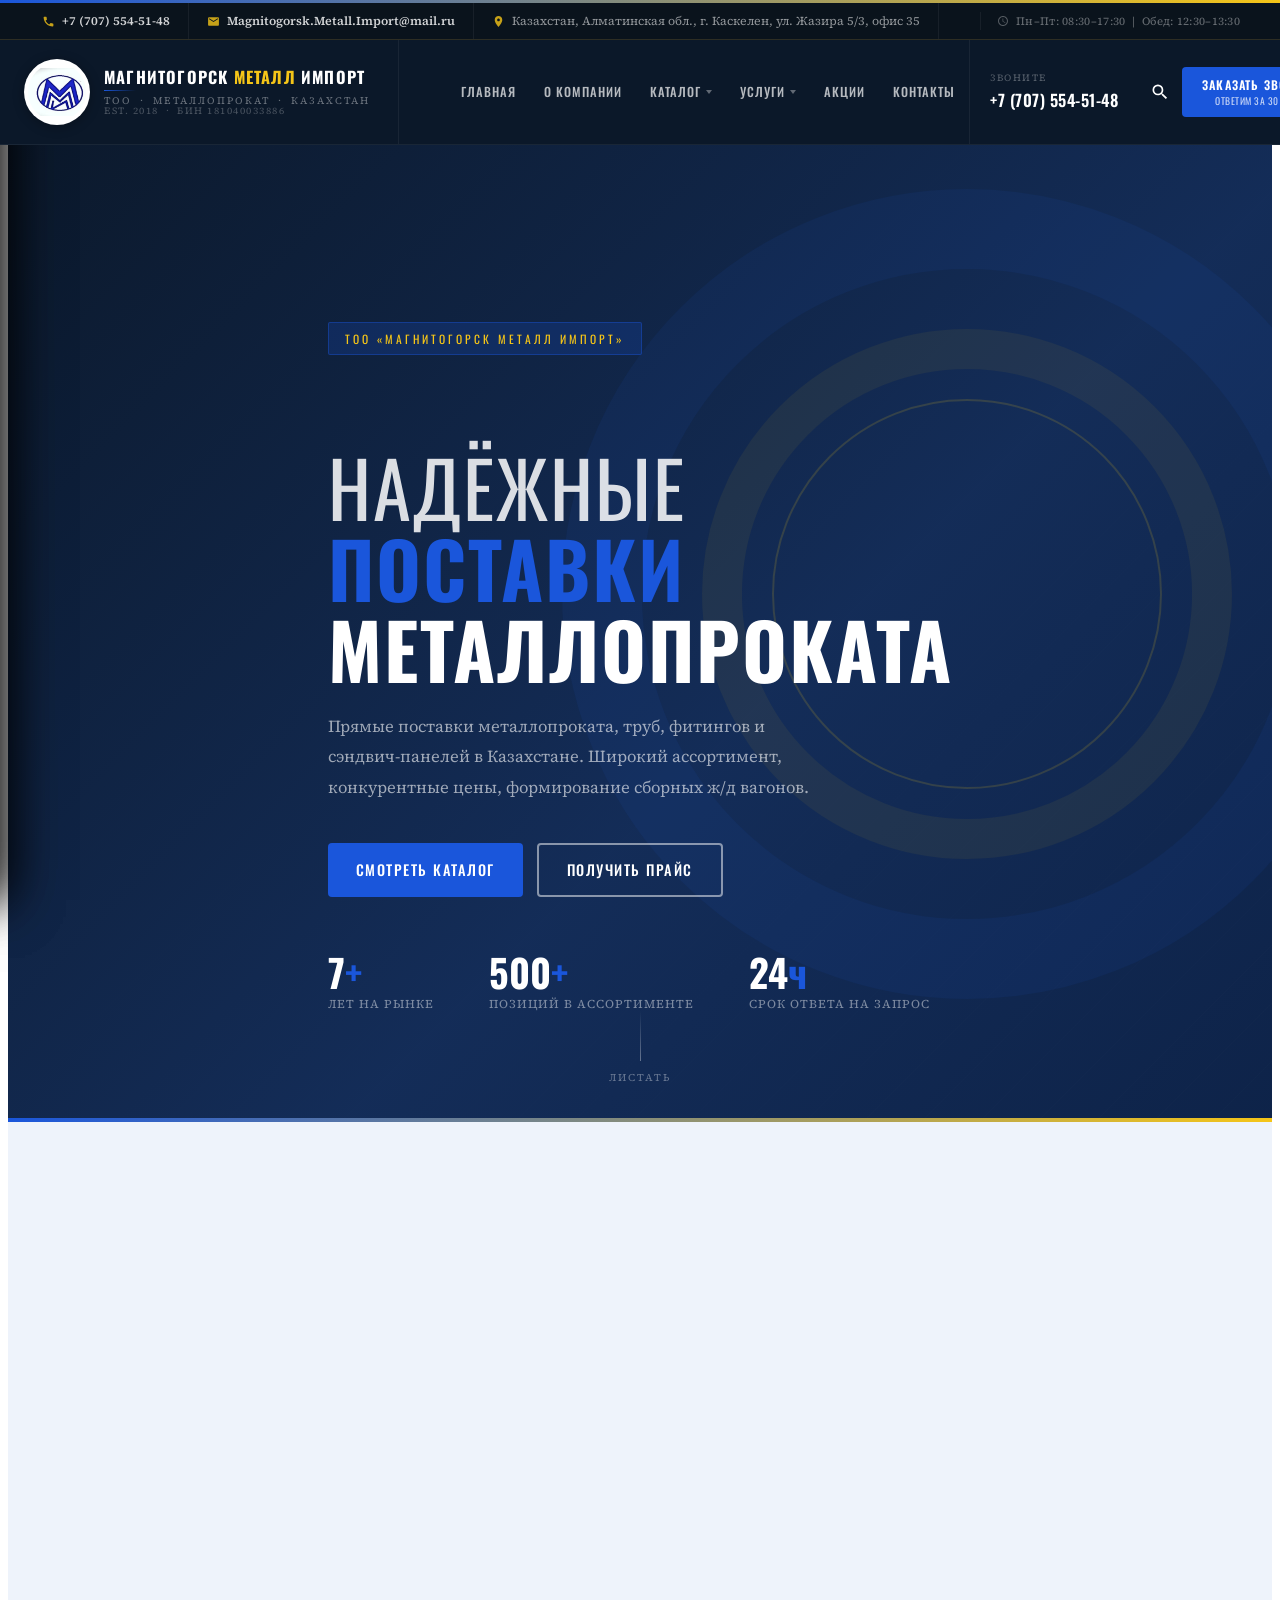
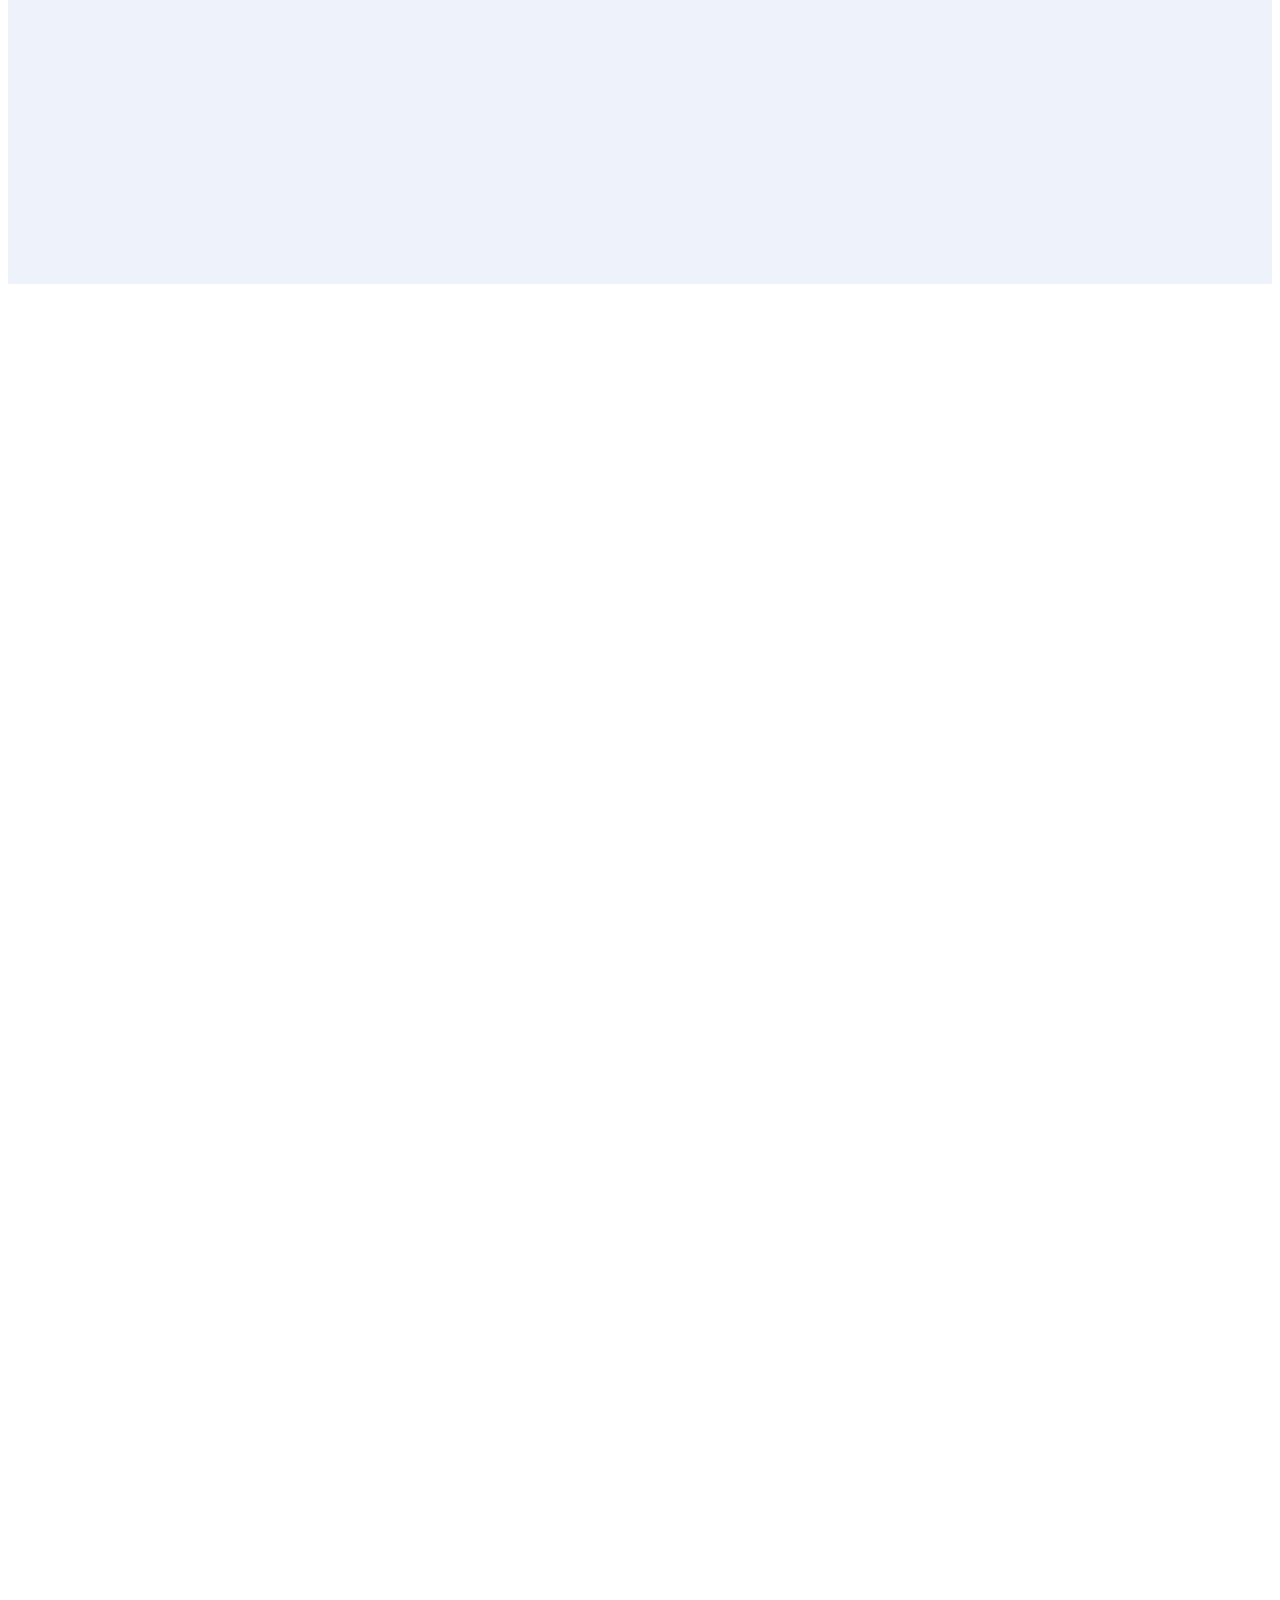
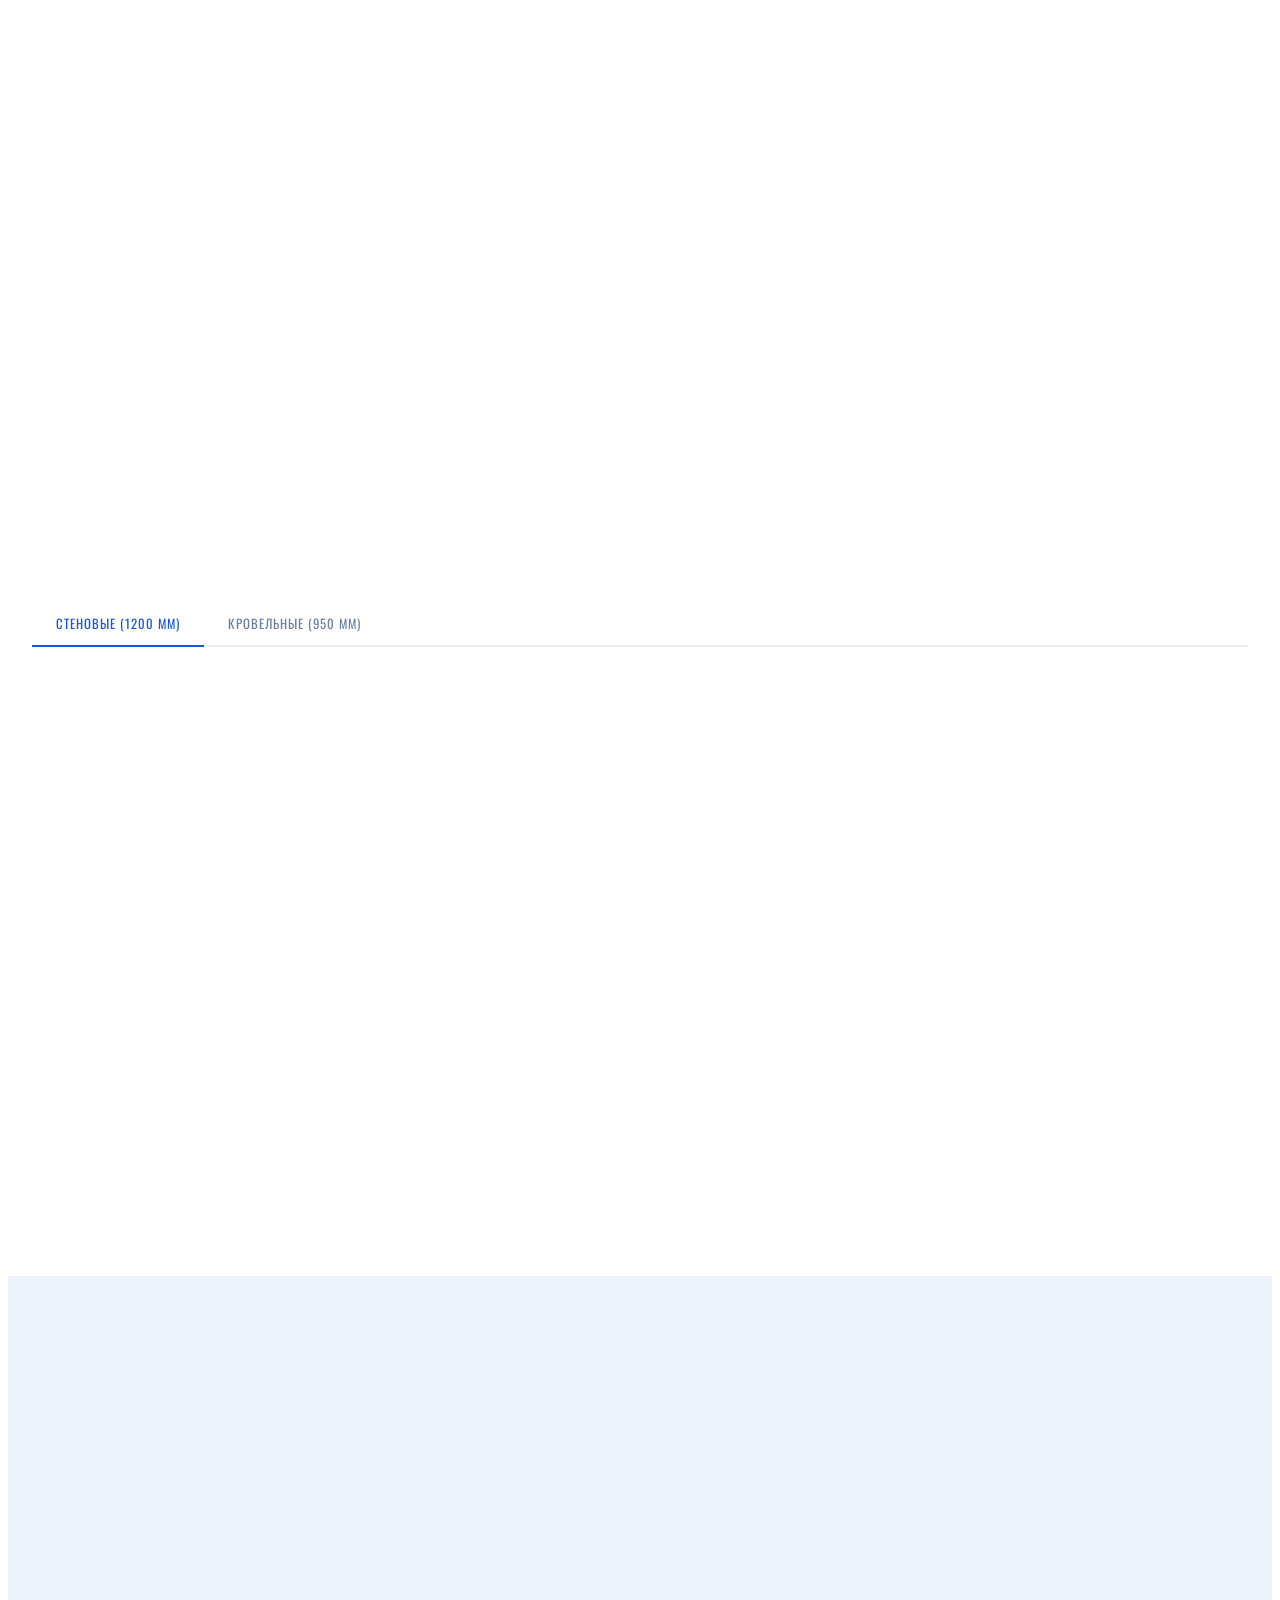
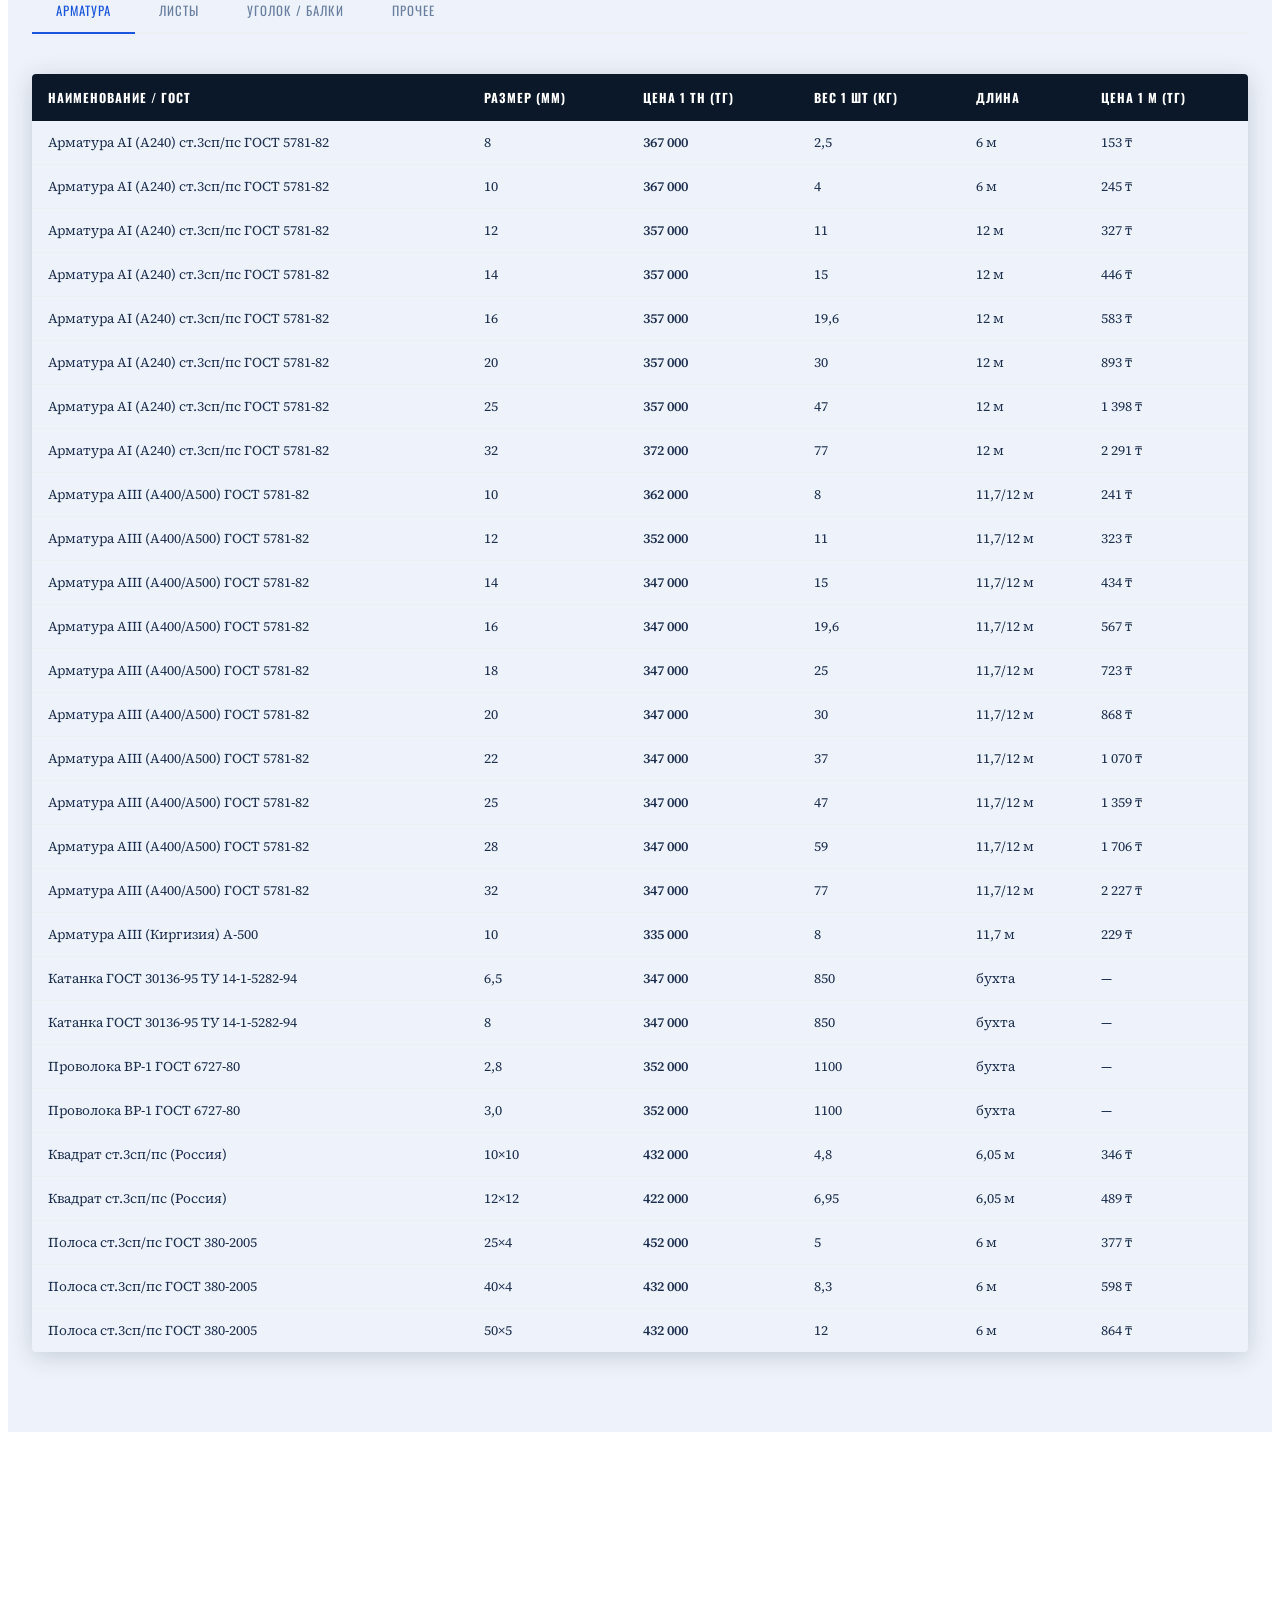
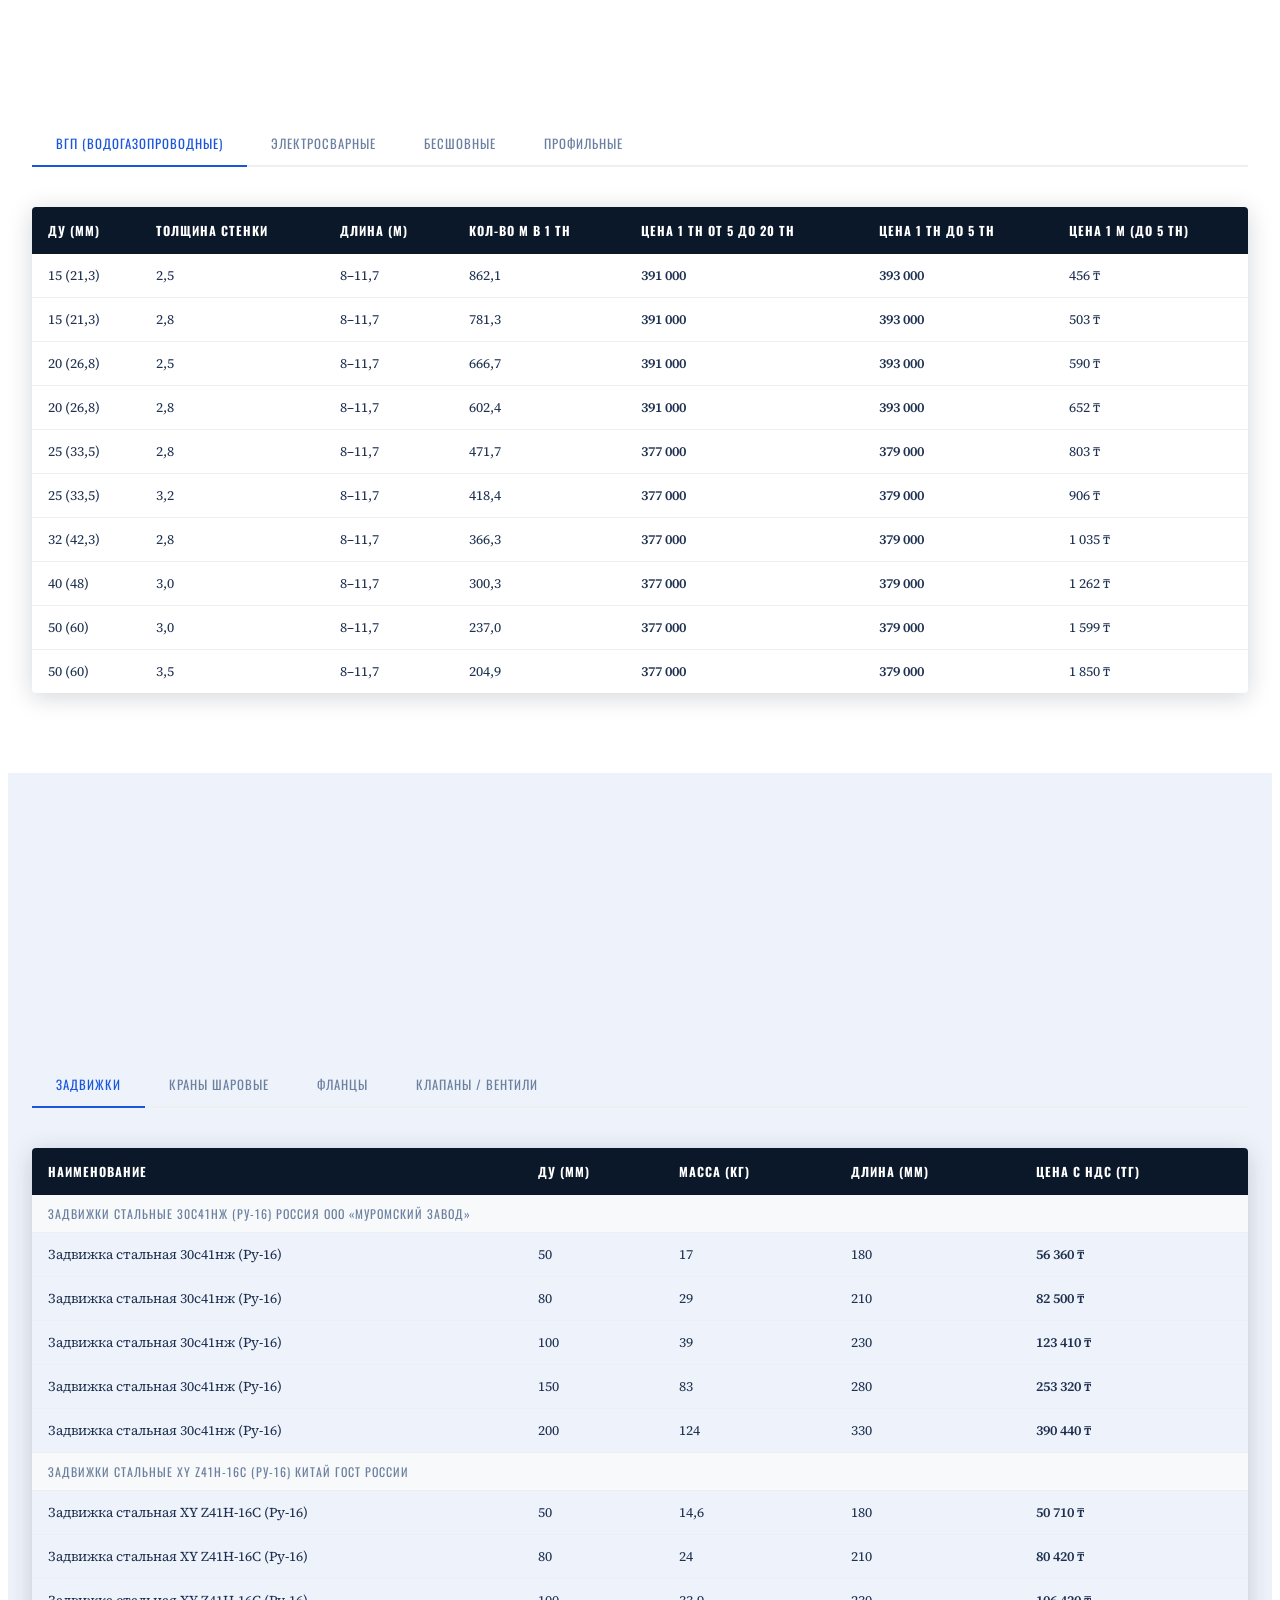
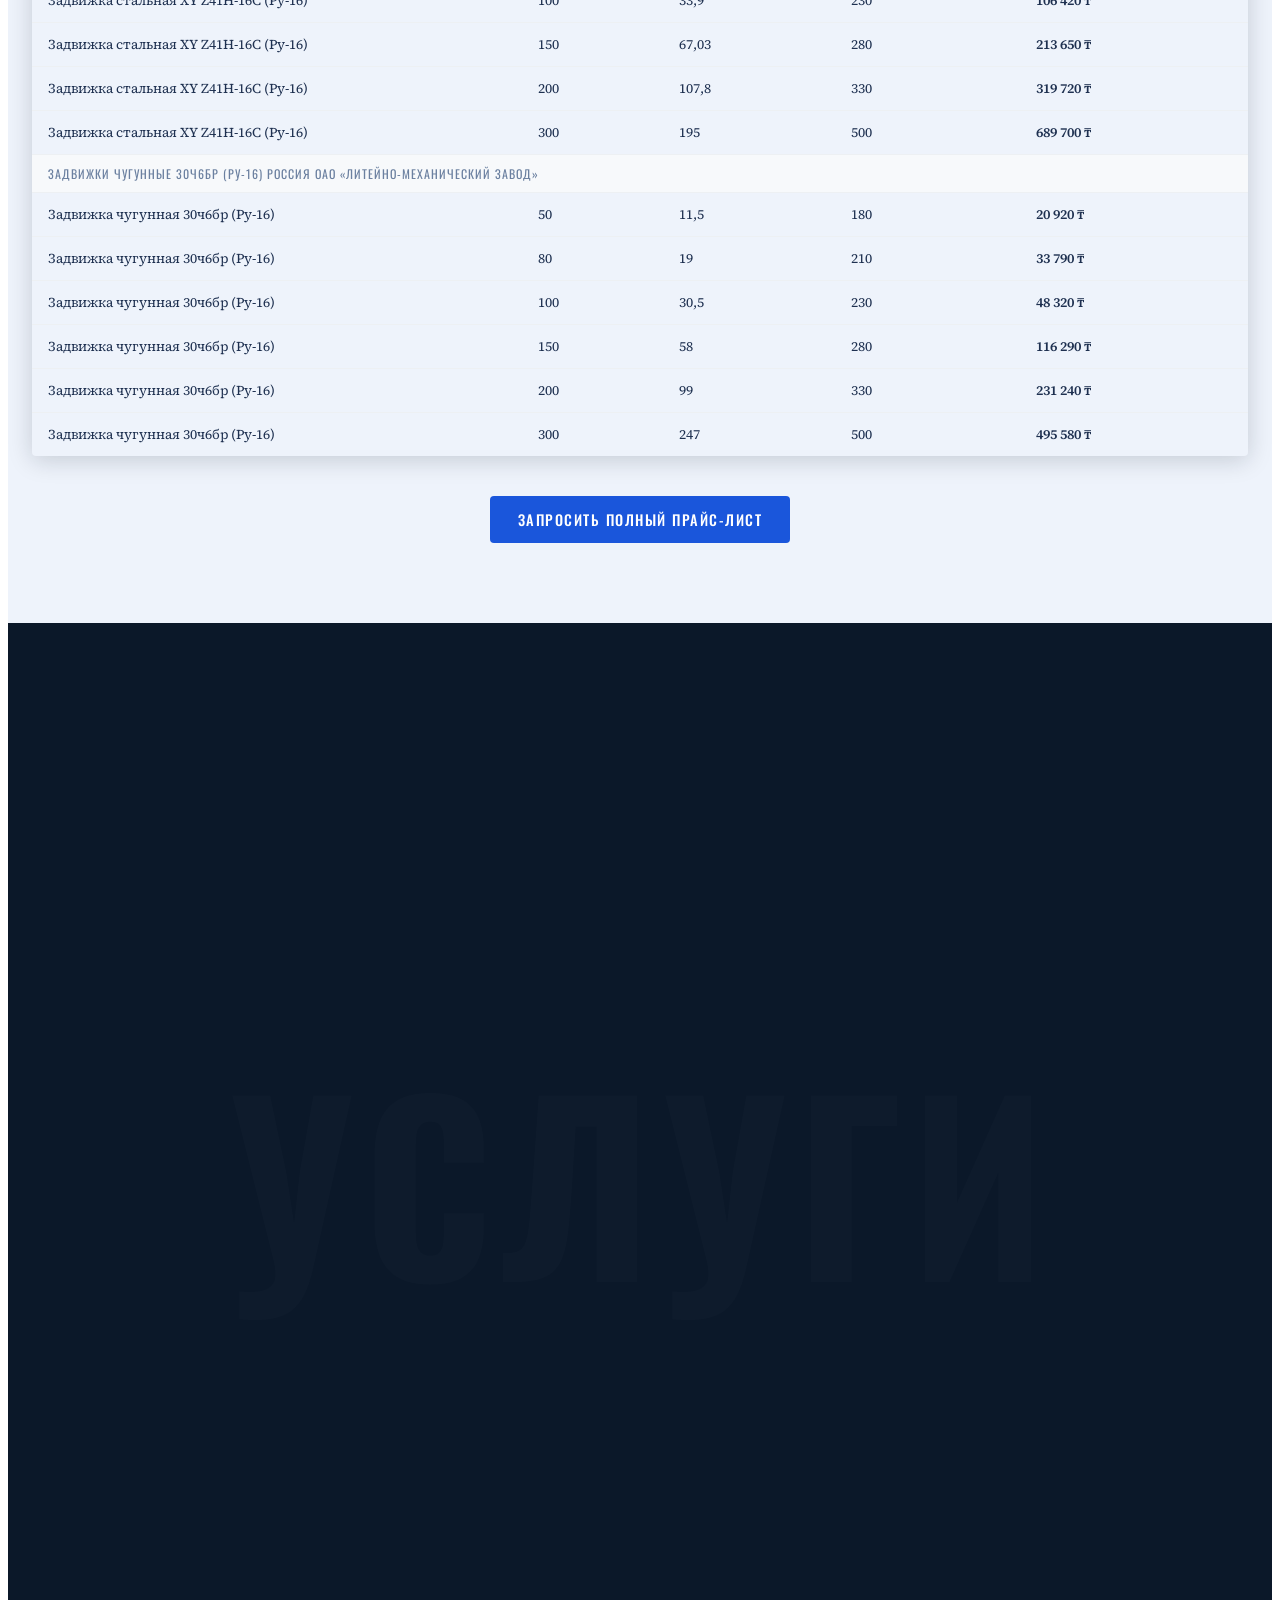
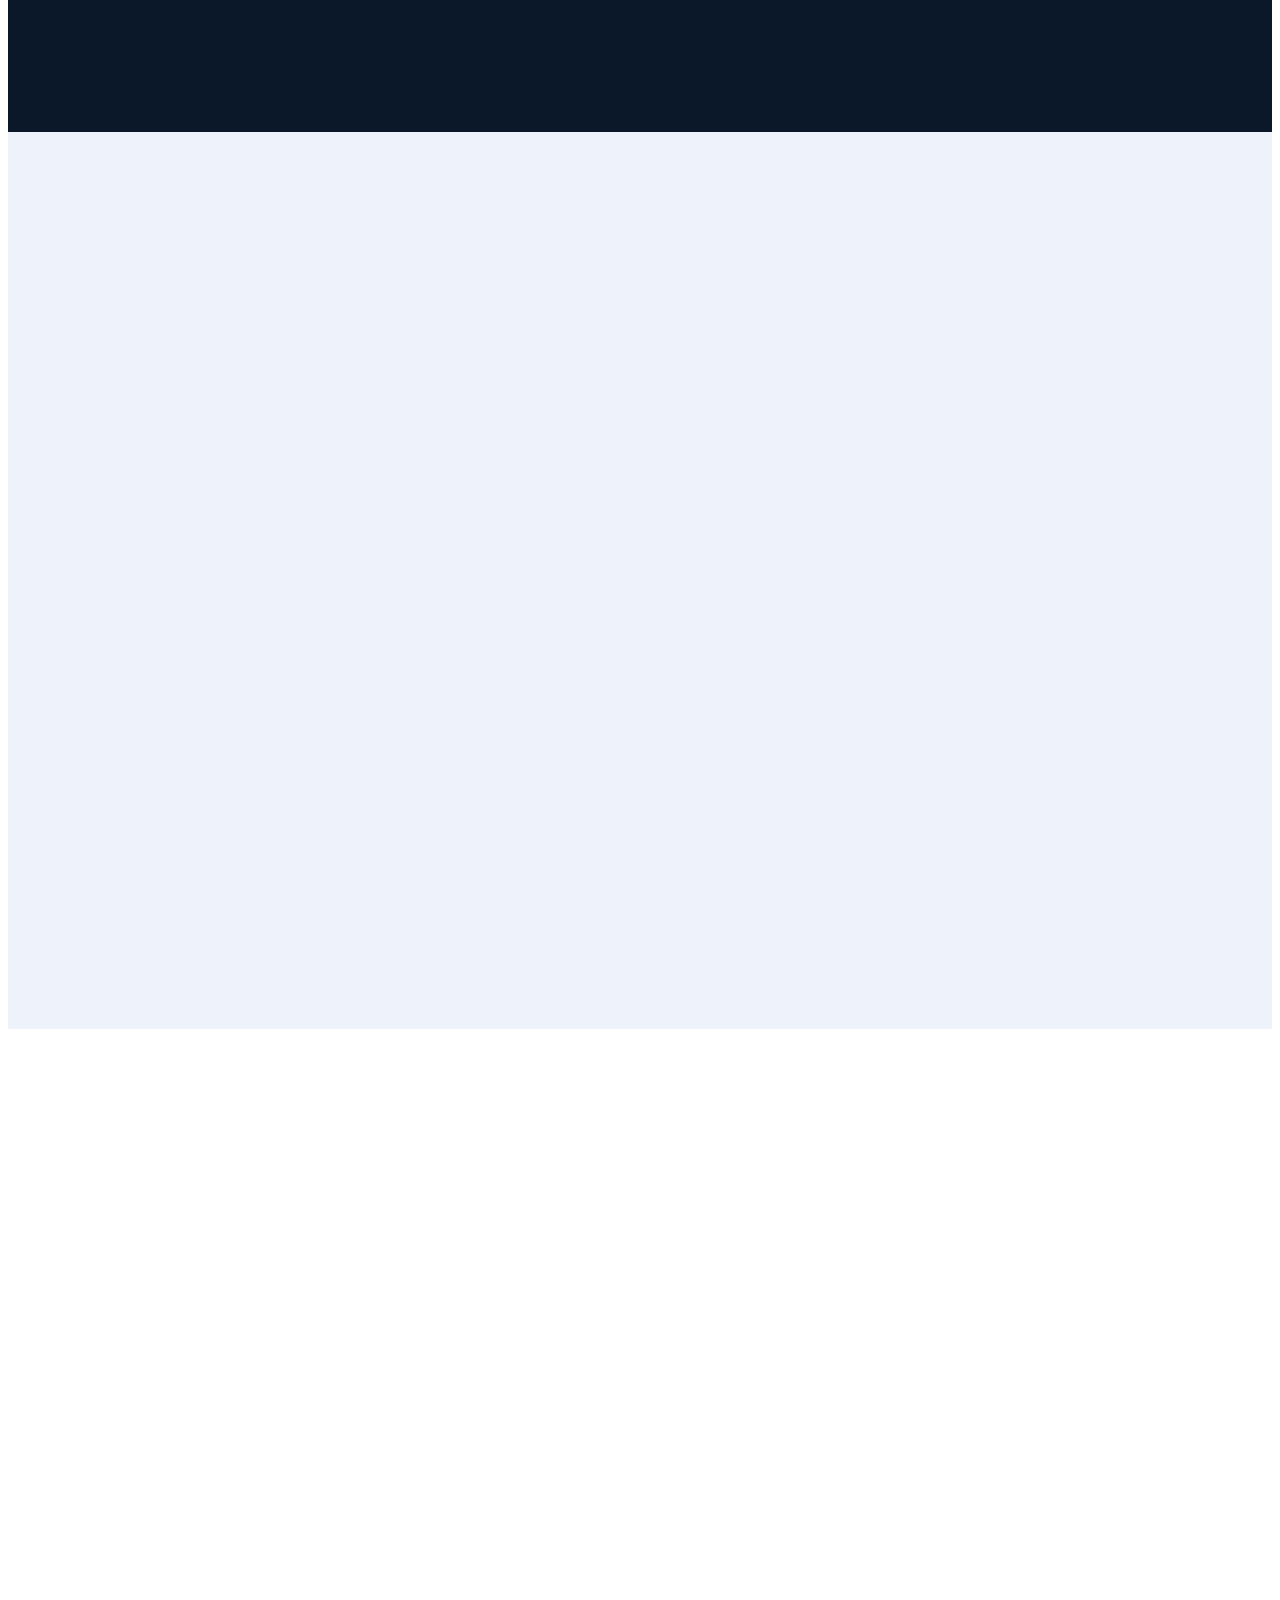
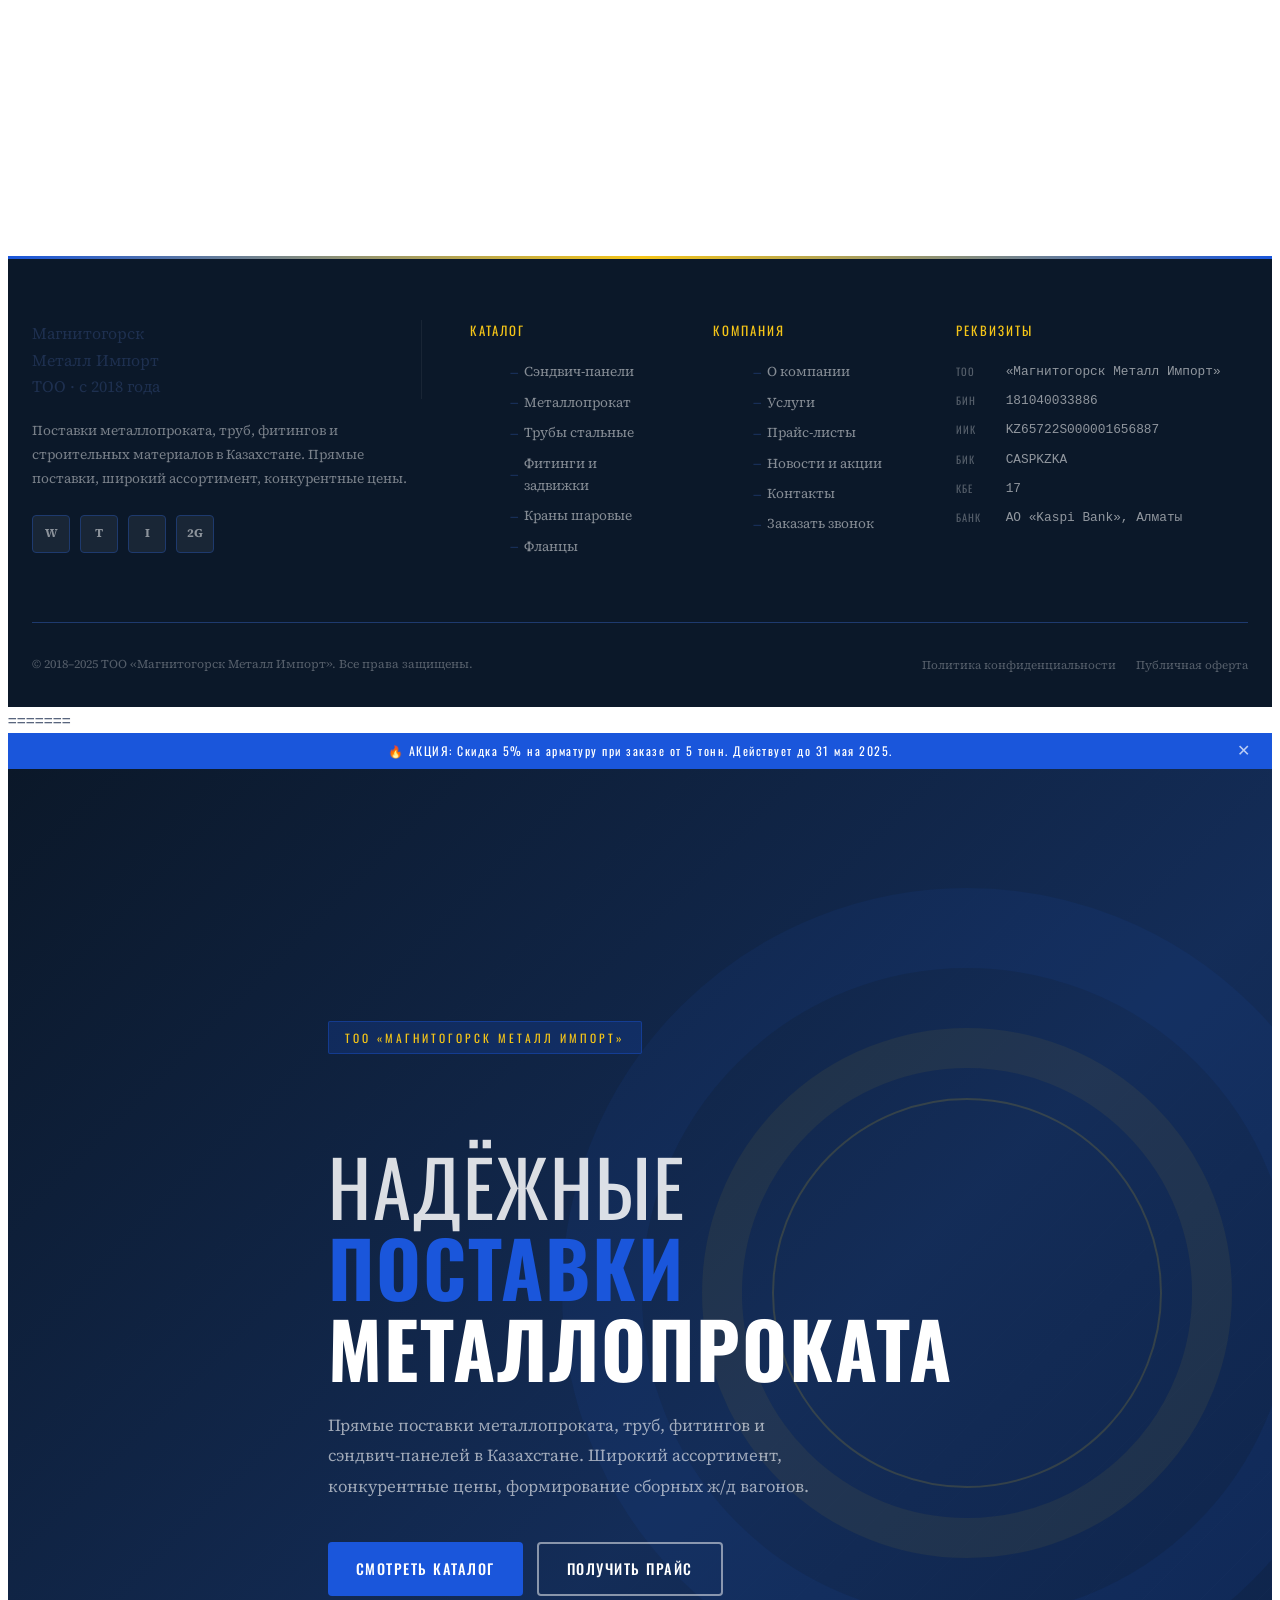
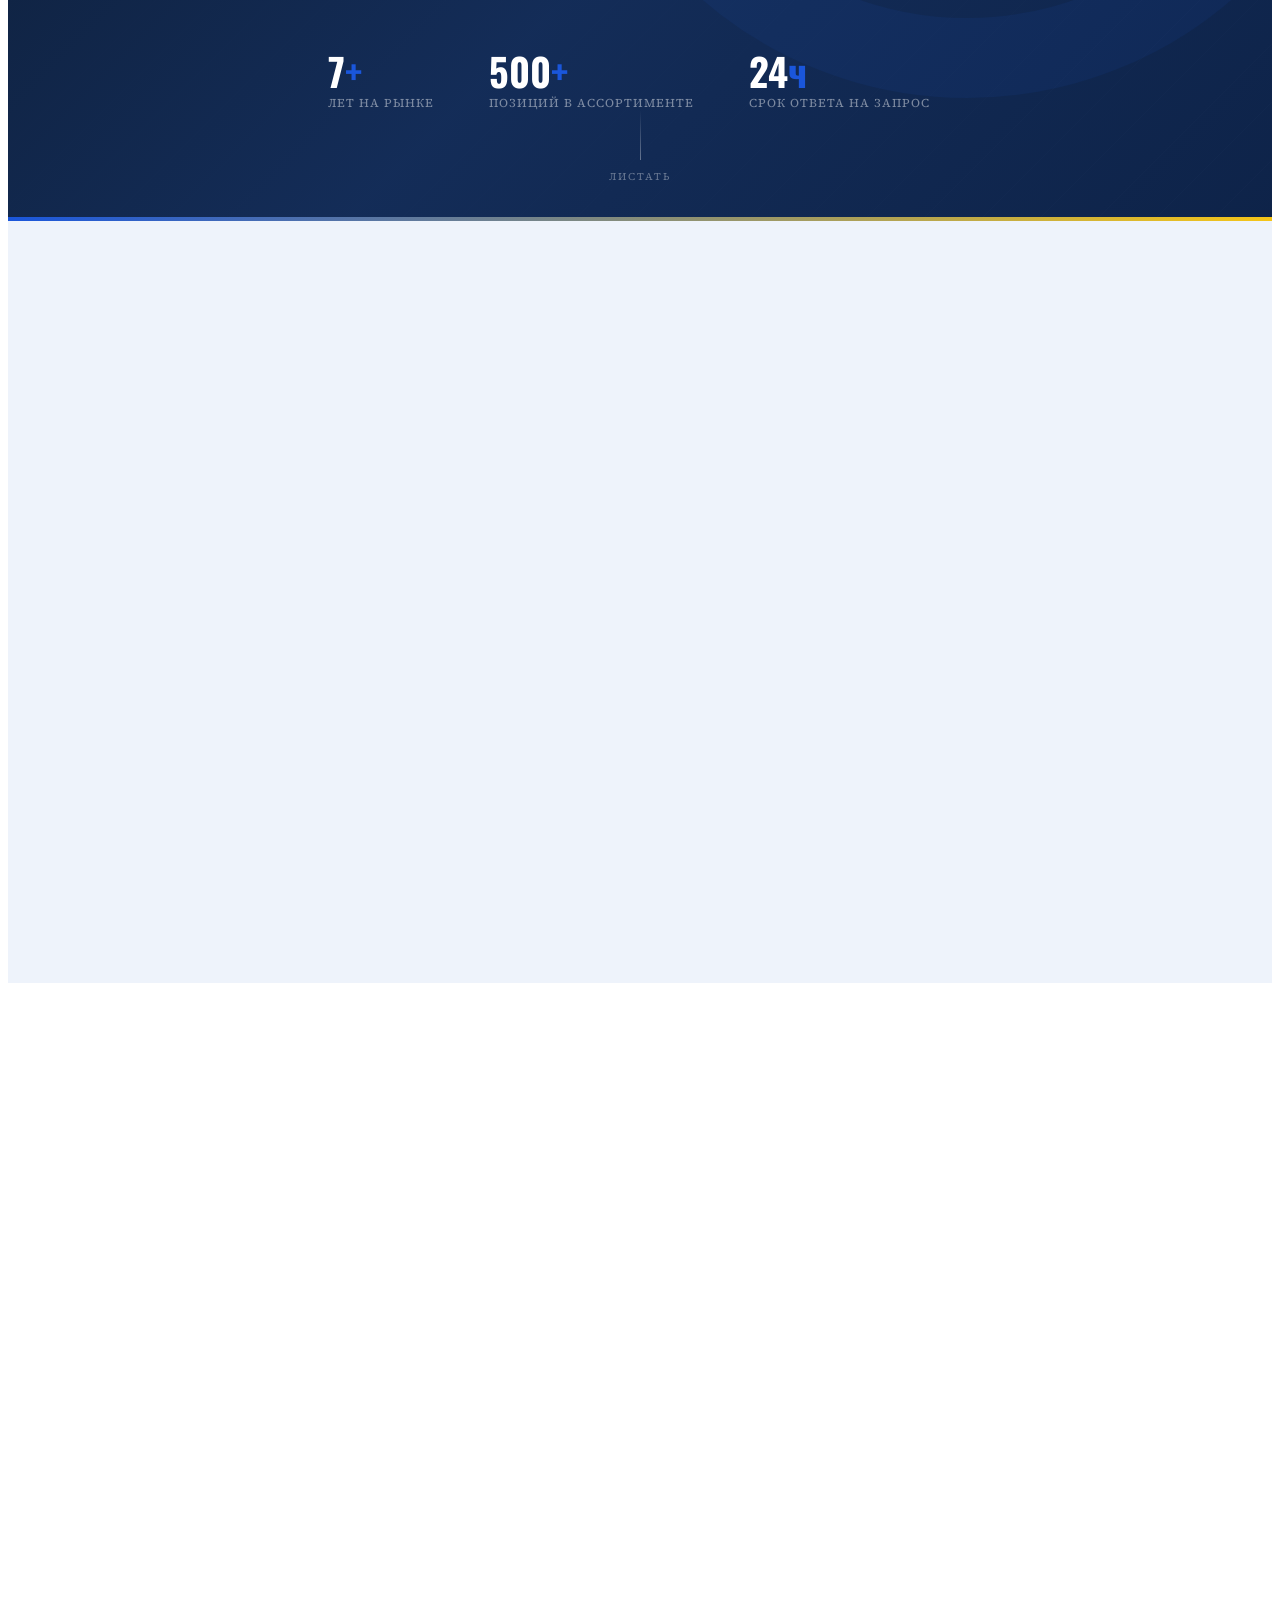
==== commit d1779963: "Add files via upload" ====
--- a/index.html
+++ b/index.html
@@ -1,3 +1,1195 @@
+<<<<<<< HEAD
+<!DOCTYPE html>
+<html lang="ru">
+<head>
+<meta charset="UTF-8">
+<meta name="viewport" content="width=device-width, initial-scale=1.0">
+<meta name="description" content="Магнитогорск Металл Импорт - поставщик металлопроката, труб, фитингов, сэндвич-панелей. Прямые поставки от производителей. Работаем с Казахстаном, Алматы, Каскелен.">
+<meta name="keywords" content="металлопрокат, трубы стальные, фитинги, задвижки, сэндвич-панели, арматура, листы, уголок, швеллер, балки, Казахстан, Алматы, поставки, цены">
+<title>Магнитогорск Металл Импорт — Металлопрокат, Трубы, Фитинги, Сэндвич-панели</title>
+<link href="https://fonts.googleapis.com/css2?family=Oswald:wght@400;500;600;700&family=Source+Serif+4:wght@300;400;600&display=swap" rel="stylesheet">
+<link rel="stylesheet" href="style.css">
+<script src="supabase.min.js"></script>
+</head>
+<body>
+
+<!-- TOP RIBBON -->
+<div class="top-ribbon" id="topRibbon">
+  🔥 АКЦИЯ: Скидка 5% на арматуру при заказе от 5 тонн. Действует до 31 мая 2025.
+  <button class="top-ribbon-close" onclick="document.getElementById('topRibbon').remove()">✕</button>
+</div>
+
+<!-- ===== HEADER ===== -->
+<header id="mainHeader">
+
+  <!-- ACCENT BAR TOP -->
+  <div class="header-accent-bar"></div>
+
+  <!-- TOP BAR: contacts + hours -->
+  <div class="header-topbar">
+    <div class="container">
+      <div class="header-topbar-inner">
+        <div class="topbar-contacts">
+          <a href="tel:+77075545148" class="topbar-item">
+            <svg viewBox="0 0 24 24"><path d="M6.62 10.79c1.44 2.83 3.76 5.14 6.59 6.59l2.2-2.2c.27-.27.67-.36 1.02-.24 1.12.37 2.33.57 3.57.57.55 0 1 .45 1 1V20c0 .55-.45 1-1 1-9.39 0-17-7.61-17-17 0-.55.45-1 1-1h3.5c.55 0 1 .45 1 1 0 1.25.2 2.45.57 3.57.11.35.03.74-.25 1.02l-2.2 2.2z"/></svg>
+            <strong>+7 (707) 554-51-48</strong>
+          </a>
+          <a href="mailto:Magnitogorsk.Metall.Import@mail.ru" class="topbar-item">
+            <svg viewBox="0 0 24 24"><path d="M20 4H4c-1.1 0-1.99.9-1.99 2L2 18c0 1.1.9 2 2 2h16c1.1 0 2-.9 2-2V6c0-1.1-.9-2-2-2zm0 4l-8 5-8-5V6l8 5 8-5v2z"/></svg>
+            Magnitogorsk.Metall.Import@mail.ru
+          </a>
+          <a href="#contacts" class="topbar-item">
+            <svg viewBox="0 0 24 24"><path d="M12 2C8.13 2 5 5.13 5 9c0 5.25 7 13 7 13s7-7.75 7-13c0-3.87-3.13-7-7-7zm0 9.5c-1.38 0-2.5-1.12-2.5-2.5s1.12-2.5 2.5-2.5 2.5 1.12 2.5 2.5-1.12 2.5-2.5 2.5z"/></svg>
+            Казахстан, Алматинская обл., г. Каскелен, ул. Жазира 5/3, офис 35
+          </a>
+        </div>
+        <div class="topbar-right">
+          <div class="topbar-hours">
+            <svg viewBox="0 0 24 24"><path d="M11.99 2C6.47 2 2 6.48 2 12s4.47 10 9.99 10C17.52 22 22 17.52 22 12S17.52 2 11.99 2zM12 20c-4.42 0-8-3.58-8-8s3.58-8 8-8 8 3.58 8 8-3.58 8-8 8zm.5-13H11v6l5.25 3.15.75-1.23-4.5-2.67V7z"/></svg>
+            Пн–Пт: 08:30–17:30 &nbsp;|&nbsp; Обед: 12:30–13:30
+          </div>
+        </div>
+      </div>
+    </div>
+  </div>
+
+  <!-- MAIN NAV ROW -->
+  <div class="header-main">
+    <div class="container">
+      <div class="header-main-inner">
+
+        <!-- LOGO -->
+        <a href="#hero" class="logo" aria-label="Магнитогорск Металл Импорт — на главную">
+          <img src="[data-uri]" alt="ММИ логотип" class="logo-img">
+          <div class="logo-text-block">
+            <span class="logo-company">Магнитогорск&nbsp;<em>Металл</em>&nbsp;Импорт</span>
+            <div class="logo-divider"></div>
+            <span class="logo-type">ТОО &nbsp;·&nbsp; Металлопрокат &nbsp;·&nbsp; Казахстан</span>
+            <span class="logo-since">Est. 2018 &nbsp;·&nbsp; БИН 181040033886</span>
+          </div>
+        </a>
+
+        <!-- DESKTOP NAV -->
+        <nav class="main-nav" aria-label="Основное меню">
+          <ul class="nav-list">
+            <li class="nav-item">
+              <a href="#hero" class="nav-link">Главная</a>
+            </li>
+            <li class="nav-item">
+              <a href="#advantages" class="nav-link">О компании</a>
+            </li>
+            <li class="nav-item">
+              <a href="#catalog" class="nav-link">
+                Каталог <span class="nav-arrow"></span>
+              </a>
+              <div class="dropdown" role="menu">
+                <div class="dropdown-header">Продукция</div>
+                <a href="#sandvich" role="menuitem">Сэндвич-панели</a>
+                <a href="#metal" role="menuitem">Металлопрокат</a>
+                <a href="#pipes" role="menuitem">Трубы стальные</a>
+                <a href="#fittings" role="menuitem">Фитинги и задвижки</a>
+              </div>
+            </li>
+            <li class="nav-item">
+              <a href="#services" class="nav-link">
+                Услуги <span class="nav-arrow"></span>
+              </a>
+              <div class="dropdown" role="menu">
+                <div class="dropdown-header">Что мы делаем</div>
+                <a href="#services" role="menuitem">Погрузка и отгрузка</a>
+                <a href="#services" role="menuitem">Доставка по Казахстану</a>
+                <a href="#services" role="menuitem">Сборные ж/д вагоны</a>
+                <a href="#services" role="menuitem">Консультации и подбор</a>
+              </div>
+            </li>
+            <li class="nav-item">
+              <a href="#news" class="nav-link">Акции</a>
+            </li>
+            <li class="nav-item">
+              <a href="#contacts" class="nav-link">Контакты</a>
+            </li>
+          </ul>
+        </nav>
+
+        <!-- CTA BLOCK -->
+        <div class="header-cta-block">
+          <div class="header-phone-block">
+            <span class="header-phone-label">Звоните</span>
+            <a href="tel:+77075545148" class="header-phone-num">+7 (707) 554-51-48</a>
+          </div>
+          <button class="search-btn" onclick="openSearchModal()" aria-label="Поиск" title="Поиск по каталогу">
+            <svg viewBox="0 0 24 24" width="20" height="20" fill="currentColor">
+              <path d="M15.5 14h-.79l-.28-.27A6.471 6.471 0 0 0 16 9.5 6.5 6.5 0 1 0 9.5 16c1.61 0 3.09-.59 4.23-1.57l.27.28v.79l5 4.99L20.49 19l-4.99-5zm-6 0C7.01 14 5 11.99 5 9.5S7.01 5 9.5 5 14 7.01 14 9.5 11.99 14 9.5 14z"/>
+            </svg>
+          </button>
+          <div class="header-btn-wrap">
+            <button class="btn-callback" onclick="openModal()" aria-label="Заказать обратный звонок">
+              Заказать звонок
+              <span>Ответим за 30 мин</span>
+            </button>
+          </div>
+          <button class="burger" id="burgerBtn" aria-label="Открыть меню" onclick="toggleMobileNav()">
+            <span></span><span></span><span></span>
+          </button>
+        </div>
+
+      </div>
+    </div>
+  </div>
+
+</header>
+
+<!-- ===== MOBILE NAV OVERLAY ===== -->
+<div class="mobile-nav-overlay" id="mobileNavOverlay" onclick="toggleMobileNav()"></div>
+
+<!-- ===== MOBILE NAV DRAWER (slides from LEFT, styled like header) ===== -->
+<nav class="mobile-nav" id="mobileNav" aria-label="Мобильное меню">
+
+  <!-- Header strip — mirrors desktop header -->
+  <div class="mobile-nav-head">
+    <a href="#hero" onclick="toggleMobileNav()" style="display:flex;align-items:center;gap:10px;text-decoration:none;min-width:0;overflow:hidden">
+      <img src="[data-uri]" alt="ММИ" style="width:38px;height:38px;object-fit:contain;background:white;border-radius:50%;padding:3px;flex-shrink:0;box-shadow:0 2px 8px rgba(0,0,0,0.4)">
+      <div style="min-width:0">
+        <div style="font-family:var(--font-display);font-size:0.75rem;font-weight:700;color:#fff;letter-spacing:0.8px;text-transform:uppercase;line-height:1.3;white-space:nowrap;overflow:hidden;text-overflow:ellipsis">Магнитогорск <span style="color:var(--gold)">Металл</span></div>
+        <div style="font-size:0.56rem;color:rgba(255,255,255,0.32);letter-spacing:1.5px;text-transform:uppercase;margin-top:1px">ТОО · Казахстан · Est.2018</div>
+      </div>
+    </a>
+    <button class="mobile-nav-close" onclick="toggleMobileNav()" aria-label="Закрыть">✕</button>
+  </div>
+
+  <!-- Contacts bar — mirrors topbar exactly -->
+  <div class="mnav-contacts-bar">
+    <a href="tel:+77075545148">
+      <svg viewBox="0 0 24 24"><path d="M6.62 10.79c1.44 2.83 3.76 5.14 6.59 6.59l2.2-2.2c.27-.27.67-.36 1.02-.24 1.12.37 2.33.57 3.57.57.55 0 1 .45 1 1V20c0 .55-.45 1-1 1-9.39 0-17-7.61-17-17 0-.55.45-1 1-1h3.5c.55 0 1 .45 1 1 0 1.25.2 2.45.57 3.57.11.35.03.74-.25 1.02l-2.2 2.2z"/></svg>
+      <strong>+7 (707) 554-51-48</strong>
+    </a>
+    <a href="mailto:Magnitogorsk.Metall.Import@mail.ru">
+      <svg viewBox="0 0 24 24"><path d="M20 4H4c-1.1 0-1.99.9-1.99 2L2 18c0 1.1.9 2 2 2h16c1.1 0 2-.9 2-2V6c0-1.1-.9-2-2-2zm0 4l-8 5-8-5V6l8 5 8-5v2z"/></svg>
+      Metall.Import@mail.ru
+    </a>
+    <a href="#contacts" onclick="toggleMobileNav()">
+      <svg viewBox="0 0 24 24"><path d="M12 2C8.13 2 5 5.13 5 9c0 5.25 7 13 7 13s7-7.75 7-13c0-3.87-3.13-7-7-7zm0 9.5c-1.38 0-2.5-1.12-2.5-2.5s1.12-2.5 2.5-2.5 2.5 1.12 2.5 2.5-1.12 2.5-2.5 2.5z"/></svg>
+      г. Каскелен, ул. Жазира 5/3
+    </a>
+  </div>
+  <div class="mnav-hours">
+    <svg viewBox="0 0 24 24"><path d="M11.99 2C6.47 2 2 6.48 2 12s4.47 10 9.99 10C17.52 22 22 17.52 22 12S17.52 2 11.99 2zM12 20c-4.42 0-8-3.58-8-8s3.58-8 8-8 8 3.58 8 8-3.58 8-8 8zm.5-13H11v6l5.25 3.15.75-1.23-4.5-2.67V7z"/></svg>
+    Пн–Пт: 08:30–17:30 &nbsp;|&nbsp; Обед: 12:30–13:30
+  </div>
+
+  <!-- Navigation links -->
+  <div class="mobile-nav-links">
+    <a href="#hero" onclick="toggleMobileNav()">
+      <span class="mnav-icon"><svg viewBox="0 0 24 24"><path d="M10 20v-6h4v6h5v-8h3L12 3 2 12h3v8z"/></svg></span>
+      Главная
+    </a>
+    <a href="#advantages" onclick="toggleMobileNav()">
+      <span class="mnav-icon"><svg viewBox="0 0 24 24"><path d="M12 2C6.48 2 2 6.48 2 12s4.48 10 10 10 10-4.48 10-10S17.52 2 12 2zm-2 14.5v-9l6 4.5-6 4.5z"/></svg></span>
+      О компании
+    </a>
+    <div class="mnav-section-label">📦 Каталог продукции</div>
+    <a href="#sandvich" class="sub" onclick="toggleMobileNav()">Сэндвич-панели</a>
+    <a href="#metal" class="sub" onclick="toggleMobileNav()">Металлопрокат</a>
+    <a href="#pipes" class="sub" onclick="toggleMobileNav()">Трубы стальные</a>
+    <a href="#fittings" class="sub" onclick="toggleMobileNav()">Фитинги и задвижки</a>
+    <a href="#services" onclick="toggleMobileNav()">
+      <span class="mnav-icon"><svg viewBox="0 0 24 24"><path d="M20 8h-3V4H3c-1.1 0-2 .9-2 2v11h2c0 1.66 1.34 3 3 3s3-1.34 3-3h6c0 1.66 1.34 3 3 3s3-1.34 3-3h2v-5l-3-4z"/></svg></span>
+      Услуги
+    </a>
+    <a href="#news" onclick="toggleMobileNav()">
+      <span class="mnav-icon"><svg viewBox="0 0 24 24"><path d="M12 1L3 5v6c0 5.55 3.84 10.74 9 12 5.16-1.26 9-6.45 9-12V5l-9-4z"/></svg></span>
+      Новости и акции
+    </a>
+    <a href="#price-lists" onclick="toggleMobileNav()">
+      <span class="mnav-icon"><svg viewBox="0 0 24 24"><path d="M14 2H6a2 2 0 0 0-2 2v16a2 2 0 0 0 2 2h12a2 2 0 0 0 2-2V8l-6-6z"/></svg></span>
+      Прайс-листы
+    </a>
+    <a href="#contacts" onclick="toggleMobileNav()">
+      <span class="mnav-icon"><svg viewBox="0 0 24 24"><path d="M12 2C8.13 2 5 5.13 5 9c0 5.25 7 13 7 13s7-7.75 7-13c0-3.87-3.13-7-7-7zm0 9.5c-1.38 0-2.5-1.12-2.5-2.5s1.12-2.5 2.5-2.5 2.5 1.12 2.5 2.5-1.12 2.5-2.5 2.5z"/></svg></span>
+      Контакты
+    </a>
+  </div>
+
+  <div class="mobile-nav-footer">
+    <button class="btn btn-primary" onclick="toggleMobileNav(); openModal();" style="width:100%;justify-content:center">Заказать звонок</button>
+  </div>
+
+</nav>
+
+<!-- ===== HERO ===== -->
+<section id="hero">
+  <div class="hero-bg"></div>
+  <div class="hero-geometric"></div>
+  <div class="container">
+    <div class="hero-content">
+      <div class="hero-eyebrow">
+        <span>ТОО «Магнитогорск Металл Импорт»</span>
+      </div>
+      <h1 class="hero-title">
+        <span class="thin">Надёжные</span>
+        <span class="accent">поставки</span>
+        металлопроката
+      </h1>
+      <p class="hero-desc">
+        Прямые поставки металлопроката, труб, фитингов и сэндвич-панелей в Казахстане. Широкий ассортимент, конкурентные цены, формирование сборных ж/д вагонов.
+      </p>
+      <div class="hero-actions">
+        <a href="#catalog" class="btn btn-primary">Смотреть каталог</a>
+        <a href="#contacts" class="btn btn-outline">Получить прайс</a>
+      </div>
+      <div class="hero-stats">
+        <div class="hero-stat">
+          <div class="hero-stat-num">7<span>+</span></div>
+          <div class="hero-stat-label">Лет на рынке</div>
+        </div>
+        <div class="hero-stat">
+          <div class="hero-stat-num">500<span>+</span></div>
+          <div class="hero-stat-label">Позиций в ассортименте</div>
+        </div>
+        <div class="hero-stat">
+          <div class="hero-stat-num">24<span>ч</span></div>
+          <div class="hero-stat-label">Срок ответа на запрос</div>
+        </div>
+      </div>
+    </div>
+  </div>
+  <div class="hero-scroll">Листать</div>
+</section>
+
+<!-- ===== ADVANTAGES ===== -->
+<section id="advantages" aria-labelledby="adv-title">
+  <div class="container">
+    <div class="advantages-header fade-in">
+      <div class="section-label">Почему выбирают нас</div>
+      <h2 class="section-title" id="adv-title">Наши преимущества</h2>
+      <div class="divider"></div>
+    </div>
+    <div class="advantages-grid">
+      <article class="advantage-card fade-in">
+        <div class="advantage-num">01</div>
+        <div class="advantage-icon">
+          <svg viewBox="0 0 24 24"><path d="M12 2C6.48 2 2 6.48 2 12s4.48 10 10 10 10-4.48 10-10S17.52 2 12 2zm-2 14.5v-9l6 4.5-6 4.5z"/></svg>
+        </div>
+        <div class="advantage-title">Прямые поставки</div>
+        <p class="advantage-text">Работаем напрямую с заводами-производителями России, Китая и Казахстана. Минимальные наценки, максимальная прозрачность.</p>
+      </article>
+      <article class="advantage-card fade-in">
+        <div class="advantage-num">02</div>
+        <div class="advantage-icon">
+          <svg viewBox="0 0 24 24"><path d="M4 6H2v14c0 1.1.9 2 2 2h14v-2H4V6zm16-4H8c-1.1 0-2 .9-2 2v12c0 1.1.9 2 2 2h12c1.1 0 2-.9 2-2V4c0-1.1-.9-2-2-2zm-1 9H9V9h10v2zm-4 4H9v-2h6v2zm4-8H9V5h10v2z"/></svg>
+        </div>
+        <div class="advantage-title">Широкий ассортимент</div>
+        <p class="advantage-text">Более 500 позиций: арматура, листы, трубы, профиль, фитинги, задвижки, фланцы, сэндвич-панели и многое другое.</p>
+      </article>
+      <article class="advantage-card fade-in">
+        <div class="advantage-num">03</div>
+        <div class="advantage-icon">
+          <svg viewBox="0 0 24 24"><path d="M11.8 10.9c-2.27-.59-3-1.2-3-2.15 0-1.09 1.01-1.85 2.7-1.85 1.78 0 2.44.85 2.5 2.1h2.21c-.07-1.72-1.12-3.3-3.21-3.81V3h-3v2.16c-1.94.42-3.5 1.68-3.5 3.61 0 2.31 1.91 3.46 4.7 4.13 2.5.6 3 1.48 3 2.41 0 .69-.49 1.79-2.7 1.79-2.06 0-2.87-.92-2.98-2.1h-2.2c.12 2.19 1.76 3.42 3.68 3.83V21h3v-2.15c1.95-.37 3.5-1.5 3.5-3.55 0-2.84-2.43-3.81-4.7-4.4z"/></svg>
+        </div>
+        <div class="advantage-title">Конкурентные цены</div>
+        <p class="advantage-text">Гибкая система скидок для постоянных клиентов. Специальные условия при заказе от 5 и 20 тонн. Прайс-лист обновляется еженедельно.</p>
+      </article>
+      <article class="advantage-card fade-in">
+        <div class="advantage-num">04</div>
+        <div class="advantage-icon">
+          <svg viewBox="0 0 24 24"><path d="M20 8h-3V4H3c-1.1 0-2 .9-2 2v11h2c0 1.66 1.34 3 3 3s3-1.34 3-3h6c0 1.66 1.34 3 3 3s3-1.34 3-3h2v-5l-3-4zM6 18.5c-.83 0-1.5-.67-1.5-1.5s.67-1.5 1.5-1.5 1.5.67 1.5 1.5-.67 1.5-1.5 1.5zm13.5-9l1.96 2.5H17V9.5h2.5zm-1.5 9c-.83 0-1.5-.67-1.5-1.5s.67-1.5 1.5-1.5 1.5.67 1.5 1.5-.67 1.5-1.5 1.5z"/></svg>
+        </div>
+        <div class="advantage-title">Быстрая доставка</div>
+        <p class="advantage-text">Собственный склад в г. Каскелен. Организуем доставку по Алматы и Казахстану. Формируем сборные ж/д вагоны для экономии на логистике.</p>
+      </article>
+    </div>
+  </div>
+</section>
+
+<!-- ===== CATALOG OVERVIEW ===== -->
+<section id="catalog" aria-labelledby="cat-title">
+  <div class="container">
+    <div class="catalog-header fade-in">
+      <div>
+        <div class="section-label">Наша продукция</div>
+        <h2 class="section-title" id="cat-title">Каталог продукции</h2>
+        <div class="divider"></div>
+      </div>
+      <a href="#sandvich" class="btn btn-primary">Все позиции</a>
+    </div>
+    <div class="catalog-grid fade-in">
+      <a href="#sandvich" class="cat-card" title="Купить сэндвич-панели в Казахстане - стеновые и кровельные панели" data-keywords="сэндвич-панели, стеновые панели, кровельные панели, утеплитель, пенополистирол, минеральная вата, панели 1200 мм">
+        <div class="cat-bg cat-bg-panels" role="img" aria-label="Сэндвич-панели стеновые и кровельные с утеплителем"></div>
+        <div class="cat-overlay"></div>
+        <div class="cat-content">
+          <span class="cat-badge">Строительство</span>
+          <div class="cat-title">Сэндвич-панели</div>
+          <p class="cat-desc">Стеновые и кровельные сэндвич-панели с утеплителем из пенополистирола или минеральной ваты. Ширина 950–1200 мм, толщина 50–150 мм.</p>
+          <span class="cat-link">Подробнее</span>
+        </div>
+      </a>
+      <a href="#metal" class="cat-card" title="Купить металлопрокат в Казахстане - арматура, листы, уголок, швеллер" data-keywords="металлопрокат, арматура, листы, уголок, швеллер, балки, сталь, ГОСТ, Казахстан">
+        <div class="cat-bg cat-bg-metal" role="img" aria-label="Металлопрокат: арматура, листы г/к и х/к, балки, профиль"></div>
+        <div class="cat-overlay"></div>
+        <div class="cat-content">
+          <span class="cat-badge">Прокат</span>
+          <div class="cat-title">Металлопрокат</div>
+          <p class="cat-desc">Арматура, листы г/к и х/к, уголок, швеллер, балки, профиль, квадрат, полоса. ГОСТ стандарты, сталь 3, 09Г2С.</p>
+          <span class="cat-link">Подробнее</span>
+        </div>
+      </a>
+      <a href="#pipes" class="cat-card" title="Купить трубы стальные в Казахстане - ВГП, электросварные, бесшовные трубы" data-keywords="трубы, ВГП, электросварные трубы, бесшовные трубы, оцинкованные трубы, профильные трубы, трубопровод">
+        <div class="cat-bg cat-bg-pipes" role="img" aria-label="Трубы стальные: водогазопроводные, электросварные, бесшовные, профильные"></div>
+        <div class="cat-overlay"></div>
+        <div class="cat-content">
+          <span class="cat-badge">Трубопровод</span>
+          <div class="cat-title">Трубы</div>
+          <p class="cat-desc">Водогазопроводные, электросварные, бесшовные, оцинкованные трубы. Диаметр от 15 до 630 мм. Профильные трубы.</p>
+          <span class="cat-link">Подробнее</span>
+        </div>
+      </a>
+      <a href="#fittings" class="cat-card" title="Купить фитинги и задвижки в Казахстане - краны, фланцы, клапаны" data-keywords="фитинги, задвижки, краны шаровые, фланцы, клапаны, вентили, компенсаторы, трубопроводная арматура">
+        <div class="cat-bg cat-bg-fittings" role="img" aria-label="Фитинги и задвижки: задвижки, краны шаровые, фланцы, клапаны"></div>
+        <div class="cat-overlay"></div>
+        <div class="cat-content">
+          <span class="cat-badge">Арматура</span>
+          <div class="cat-title">Фитинги и задвижки</div>
+          <p class="cat-desc">Задвижки стальные и чугунные, краны шаровые, фланцы, фитинги ст. и ПЭ, компенсаторы, фильтры, счётчики.</p>
+          <span class="cat-link">Подробнее</span>
+        </div>
+      </a>
+    </div>
+  </div>
+</section>
+
+<!-- ===== SANDVICH PANELS SECTION ===== -->
+<section id="sandvich" class="products-section" aria-labelledby="sandvich-title">
+  <div class="container">
+    <div class="products-section-header fade-in">
+      <div class="section-label">Каталог · Строительство</div>
+      <h2 class="section-title" id="sandvich-title">Сэндвич-панели</h2>
+      <div class="divider"></div>
+      <p style="color:var(--muted);font-size:0.9rem;margin-top:12px;max-width:600px;">Производство Казахстан / Россия. Сталь 0,45 мм. Цены указаны в тенге с НДС.</p>
+    </div>
+    <div class="tabs">
+      <div class="tab-buttons">
+        <button class="tab-btn active" onclick="switchTab(this,'tab-wall')">Стеновые (1200 мм)</button>
+        <button class="tab-btn" onclick="switchTab(this,'tab-roof')">Кровельные (950 мм)</button>
+      </div>
+      <div id="tab-wall" class="tab-panel active">
+        <div class="product-cards">
+          <div class="product-card fade-in">
+            <div class="product-card-head">
+              <div class="product-card-type">Стеновые · Пенополистирол</div>
+              <div class="product-card-title">Сэндвич-панели стеновые — Пенополистирол</div>
+            </div>
+            <div class="product-card-body">
+              <div class="product-specs-row">
+                <div class="spec-item"><div class="spec-label">Ширина</div><div class="spec-val">1200 мм</div></div>
+                <div class="spec-item"><div class="spec-label">Утеплитель</div><div class="spec-val">Пенополистирол</div></div>
+                <div class="spec-item"><div class="spec-label">Плотность</div><div class="spec-val">25 кг/м³</div></div>
+              </div>
+              <div class="price-rows">
+                <div class="price-row"><span class="thickness-tag">50 мм</span><div class="price-cols"><div class="price-col"><div class="p-unit">м.п.</div><div class="p-val">11 275 ₸</div></div><div class="price-col"><div class="p-unit">м²</div><div class="p-val">9 425 ₸</div></div></div></div>
+                <div class="price-row"><span class="thickness-tag">80 мм</span><div class="price-cols"><div class="price-col"><div class="p-unit">м.п.</div><div class="p-val">11 875 ₸</div></div><div class="price-col"><div class="p-unit">м²</div><div class="p-val">9 925 ₸</div></div></div></div>
+                <div class="price-row"><span class="thickness-tag">100 мм</span><div class="price-cols"><div class="price-col"><div class="p-unit">м.п.</div><div class="p-val">12 025 ₸</div></div><div class="price-col"><div class="p-unit">м²</div><div class="p-val">10 050 ₸</div></div></div></div>
+                <div class="price-row"><span class="thickness-tag">120 мм</span><div class="price-cols"><div class="price-col"><div class="p-unit">м.п.</div><div class="p-val">12 325 ₸</div></div><div class="price-col"><div class="p-unit">м²</div><div class="p-val">10 300 ₸</div></div></div></div>
+                <div class="price-row"><span class="thickness-tag">150 мм</span><div class="price-cols"><div class="price-col"><div class="p-unit">м.п.</div><div class="p-val">12 625 ₸</div></div><div class="price-col"><div class="p-unit">м²</div><div class="p-val">10 550 ₸</div></div></div></div>
+              </div>
+            </div>
+          </div>
+          <div class="product-card fade-in">
+            <div class="product-card-head">
+              <div class="product-card-type">Стеновые · Минеральная вата</div>
+              <div class="product-card-title">Сэндвич-панели стеновые — Базальтовая минплита</div>
+            </div>
+            <div class="product-card-body">
+              <div class="product-specs-row">
+                <div class="spec-item"><div class="spec-label">Ширина</div><div class="spec-val">1200 мм</div></div>
+                <div class="spec-item"><div class="spec-label">Утеплитель</div><div class="spec-val">Минплита</div></div>
+                <div class="spec-item"><div class="spec-label">Плотность</div><div class="spec-val">100 кг/м³</div></div>
+              </div>
+              <div class="price-rows">
+                <div class="price-row"><span class="thickness-tag">50 мм</span><div class="price-cols"><div class="price-col"><div class="p-unit">м.п.</div><div class="p-val">13 375 ₸</div></div><div class="price-col"><div class="p-unit">м²</div><div class="p-val">11 175 ₸</div></div></div></div>
+                <div class="price-row"><span class="thickness-tag">80 мм</span><div class="price-cols"><div class="price-col"><div class="p-unit">м.п.</div><div class="p-val">13 975 ₸</div></div><div class="price-col"><div class="p-unit">м²</div><div class="p-val">11 675 ₸</div></div></div></div>
+                <div class="price-row"><span class="thickness-tag">100 мм</span><div class="price-cols"><div class="price-col"><div class="p-unit">м.п.</div><div class="p-val">14 675 ₸</div></div><div class="price-col"><div class="p-unit">м²</div><div class="p-val">12 275 ₸</div></div></div></div>
+                <div class="price-row"><span class="thickness-tag">120 мм</span><div class="price-cols"><div class="price-col"><div class="p-unit">м.п.</div><div class="p-val">15 475 ₸</div></div><div class="price-col"><div class="p-unit">м²</div><div class="p-val">12 925 ₸</div></div></div></div>
+                <div class="price-row"><span class="thickness-tag">150 мм</span><div class="price-cols"><div class="price-col"><div class="p-unit">м.п.</div><div class="p-val">16 675 ₸</div></div><div class="price-col"><div class="p-unit">м²</div><div class="p-val">13 925 ₸</div></div></div></div>
+              </div>
+            </div>
+          </div>
+        </div>
+      </div>
+      <div id="tab-roof" class="tab-panel">
+        <div class="product-cards">
+          <div class="product-card fade-in">
+            <div class="product-card-head">
+              <div class="product-card-type">Кровельные · Пенополистирол</div>
+              <div class="product-card-title">Сэндвич-панели кровельные — Пенополистирол</div>
+            </div>
+            <div class="product-card-body">
+              <div class="product-specs-row">
+                <div class="spec-item"><div class="spec-label">Ширина</div><div class="spec-val">950 мм</div></div>
+                <div class="spec-item"><div class="spec-label">Утеплитель</div><div class="spec-val">Пенополистирол</div></div>
+                <div class="spec-item"><div class="spec-label">Плотность</div><div class="spec-val">25 кг/м³</div></div>
+              </div>
+              <div class="price-rows">
+                <div class="price-row"><span class="thickness-tag">100 мм</span><div class="price-cols"><div class="price-col"><div class="p-unit">м.п.</div><div class="p-val">10 675 ₸</div></div><div class="price-col"><div class="p-unit">м³</div><div class="p-val">11 225 ₸</div></div></div></div>
+                <div class="price-row"><span class="thickness-tag">120 мм</span><div class="price-cols"><div class="price-col"><div class="p-unit">м.п.</div><div class="p-val">11 175 ₸</div></div><div class="price-col"><div class="p-unit">м³</div><div class="p-val">11 755 ₸</div></div></div></div>
+                <div class="price-row"><span class="thickness-tag">150 мм</span><div class="price-cols"><div class="price-col"><div class="p-unit">м.п.</div><div class="p-val">11 675 ₸</div></div><div class="price-col"><div class="p-unit">м³</div><div class="p-val">12 275 ₸</div></div></div></div>
+              </div>
+            </div>
+          </div>
+          <div class="product-card fade-in">
+            <div class="product-card-head">
+              <div class="product-card-type">Кровельные · Минеральная вата</div>
+              <div class="product-card-title">Сэндвич-панели кровельные — Базальтовая минплита</div>
+            </div>
+            <div class="product-card-body">
+              <div class="product-specs-row">
+                <div class="spec-item"><div class="spec-label">Ширина</div><div class="spec-val">950 мм</div></div>
+                <div class="spec-item"><div class="spec-label">Утеплитель</div><div class="spec-val">Минплита</div></div>
+                <div class="spec-item"><div class="spec-label">Плотность</div><div class="spec-val">100 кг/м³</div></div>
+              </div>
+              <div class="price-rows">
+                <div class="price-row"><span class="thickness-tag">100 мм</span><div class="price-cols"><div class="price-col"><div class="p-unit">м.п.</div><div class="p-val">12 825 ₸</div></div><div class="price-col"><div class="p-unit">м³</div><div class="p-val">13 475 ₸</div></div></div></div>
+                <div class="price-row"><span class="thickness-tag">120 мм</span><div class="price-cols"><div class="price-col"><div class="p-unit">м.п.</div><div class="p-val">13 475 ₸</div></div><div class="price-col"><div class="p-unit">м³</div><div class="p-val">14 175 ₸</div></div></div></div>
+                <div class="price-row"><span class="thickness-tag">150 мм</span><div class="price-cols"><div class="price-col"><div class="p-unit">м.п.</div><div class="p-val">14 625 ₸</div></div><div class="price-col"><div class="p-unit">м³</div><div class="p-val">15 375 ₸</div></div></div></div>
+              </div>
+            </div>
+          </div>
+        </div>
+      </div>
+    </div>
+  </div>
+</section>
+
+<!-- ===== METAL SECTION ===== -->
+<section id="metal" class="products-section" aria-labelledby="metal-title">
+  <div class="container">
+    <div class="products-section-header fade-in">
+      <div class="section-label">Каталог · Металлопрокат</div>
+      <h2 class="section-title" id="metal-title">Металлопрокат</h2>
+      <div class="divider"></div>
+      <p style="color:var(--muted);font-size:0.9rem;margin-top:12px;max-width:600px;">Актуальные цены от 21.04.2025. Погрузка только в открытые машины. Пн–Пт 08:30–17:30.</p>
+    </div>
+    <div class="tabs">
+      <div class="tab-buttons">
+        <button class="tab-btn active" onclick="switchTab(this,'m-armatura')">Арматура</button>
+        <button class="tab-btn" onclick="switchTab(this,'m-list')">Листы</button>
+        <button class="tab-btn" onclick="switchTab(this,'m-ugol')">Уголок / Балки</button>
+        <button class="tab-btn" onclick="switchTab(this,'m-other')">Прочее</button>
+      </div>
+
+      <div id="m-armatura" class="tab-panel active">
+        <div class="product-table-wrapper">
+          <table class="product-table">
+            <thead><tr><th>Наименование / ГОСТ</th><th>Размер (мм)</th><th>Цена 1 тн (тг)</th><th>Вес 1 шт (кг)</th><th>Длина</th><th>Цена 1 м (тг)</th></tr></thead>
+            <tbody>
+              <tr><td>Арматура АI (А240) ст.3сп/пс ГОСТ 5781-82</td><td>8</td><td class="price-val">367 000</td><td>2,5</td><td>6 м</td><td>153 ₸</td></tr>
+              <tr><td>Арматура АI (А240) ст.3сп/пс ГОСТ 5781-82</td><td>10</td><td class="price-val">367 000</td><td>4</td><td>6 м</td><td>245 ₸</td></tr>
+              <tr><td>Арматура АI (А240) ст.3сп/пс ГОСТ 5781-82</td><td>12</td><td class="price-val">357 000</td><td>11</td><td>12 м</td><td>327 ₸</td></tr>
+              <tr><td>Арматура АI (А240) ст.3сп/пс ГОСТ 5781-82</td><td>14</td><td class="price-val">357 000</td><td>15</td><td>12 м</td><td>446 ₸</td></tr>
+              <tr><td>Арматура АI (А240) ст.3сп/пс ГОСТ 5781-82</td><td>16</td><td class="price-val">357 000</td><td>19,6</td><td>12 м</td><td>583 ₸</td></tr>
+              <tr><td>Арматура АI (А240) ст.3сп/пс ГОСТ 5781-82</td><td>20</td><td class="price-val">357 000</td><td>30</td><td>12 м</td><td>893 ₸</td></tr>
+              <tr><td>Арматура АI (А240) ст.3сп/пс ГОСТ 5781-82</td><td>25</td><td class="price-val">357 000</td><td>47</td><td>12 м</td><td>1 398 ₸</td></tr>
+              <tr><td>Арматура АI (А240) ст.3сп/пс ГОСТ 5781-82</td><td>32</td><td class="price-val">372 000</td><td>77</td><td>12 м</td><td>2 291 ₸</td></tr>
+              <tr><td>Арматура АIII (А400/А500) ГОСТ 5781-82</td><td>10</td><td class="price-val">362 000</td><td>8</td><td>11,7/12 м</td><td>241 ₸</td></tr>
+              <tr><td>Арматура АIII (А400/А500) ГОСТ 5781-82</td><td>12</td><td class="price-val">352 000</td><td>11</td><td>11,7/12 м</td><td>323 ₸</td></tr>
+              <tr><td>Арматура АIII (А400/А500) ГОСТ 5781-82</td><td>14</td><td class="price-val">347 000</td><td>15</td><td>11,7/12 м</td><td>434 ₸</td></tr>
+              <tr><td>Арматура АIII (А400/А500) ГОСТ 5781-82</td><td>16</td><td class="price-val">347 000</td><td>19,6</td><td>11,7/12 м</td><td>567 ₸</td></tr>
+              <tr><td>Арматура АIII (А400/А500) ГОСТ 5781-82</td><td>18</td><td class="price-val">347 000</td><td>25</td><td>11,7/12 м</td><td>723 ₸</td></tr>
+              <tr><td>Арматура АIII (А400/А500) ГОСТ 5781-82</td><td>20</td><td class="price-val">347 000</td><td>30</td><td>11,7/12 м</td><td>868 ₸</td></tr>
+              <tr><td>Арматура АIII (А400/А500) ГОСТ 5781-82</td><td>22</td><td class="price-val">347 000</td><td>37</td><td>11,7/12 м</td><td>1 070 ₸</td></tr>
+              <tr><td>Арматура АIII (А400/А500) ГОСТ 5781-82</td><td>25</td><td class="price-val">347 000</td><td>47</td><td>11,7/12 м</td><td>1 359 ₸</td></tr>
+              <tr><td>Арматура АIII (А400/А500) ГОСТ 5781-82</td><td>28</td><td class="price-val">347 000</td><td>59</td><td>11,7/12 м</td><td>1 706 ₸</td></tr>
+              <tr><td>Арматура АIII (А400/А500) ГОСТ 5781-82</td><td>32</td><td class="price-val">347 000</td><td>77</td><td>11,7/12 м</td><td>2 227 ₸</td></tr>
+              <tr><td>Арматура АIII (Киргизия) А-500</td><td>10</td><td class="price-val">335 000</td><td>8</td><td>11,7 м</td><td>229 ₸</td></tr>
+              <tr><td>Катанка ГОСТ 30136-95 ТУ 14-1-5282-94</td><td>6,5</td><td class="price-val">347 000</td><td>850</td><td>бухта</td><td>—</td></tr>
+              <tr><td>Катанка ГОСТ 30136-95 ТУ 14-1-5282-94</td><td>8</td><td class="price-val">347 000</td><td>850</td><td>бухта</td><td>—</td></tr>
+              <tr><td>Проволока ВР-1 ГОСТ 6727-80</td><td>2,8</td><td class="price-val">352 000</td><td>1100</td><td>бухта</td><td>—</td></tr>
+              <tr><td>Проволока ВР-1 ГОСТ 6727-80</td><td>3,0</td><td class="price-val">352 000</td><td>1100</td><td>бухта</td><td>—</td></tr>
+              <tr><td>Квадрат ст.3сп/пс (Россия)</td><td>10×10</td><td class="price-val">432 000</td><td>4,8</td><td>6,05 м</td><td>346 ₸</td></tr>
+              <tr><td>Квадрат ст.3сп/пс (Россия)</td><td>12×12</td><td class="price-val">422 000</td><td>6,95</td><td>6,05 м</td><td>489 ₸</td></tr>
+              <tr><td>Полоса ст.3сп/пс ГОСТ 380-2005</td><td>25×4</td><td class="price-val">452 000</td><td>5</td><td>6 м</td><td>377 ₸</td></tr>
+              <tr><td>Полоса ст.3сп/пс ГОСТ 380-2005</td><td>40×4</td><td class="price-val">432 000</td><td>8,3</td><td>6 м</td><td>598 ₸</td></tr>
+              <tr><td>Полоса ст.3сп/пс ГОСТ 380-2005</td><td>50×5</td><td class="price-val">432 000</td><td>12</td><td>6 м</td><td>864 ₸</td></tr>
+            </tbody>
+          </table>
+        </div>
+      </div>
+
+      <div id="m-list" class="tab-panel">
+        <div class="product-table-wrapper">
+          <table class="product-table">
+            <thead><tr><th>Наименование / ГОСТ</th><th>Толщина (мм)</th><th>Размер листа</th><th>Цена 1 тн (тг)</th><th>Вес 1 шт (кг)</th></tr></thead>
+            <tbody>
+              <tr><td>Лист г/к ст.3сп/пс ГОСТ 19903-2015</td><td>2,0</td><td>1×2 м</td><td class="price-val">341 000</td><td>33</td></tr>
+              <tr><td>Лист г/к ст.3сп/пс ГОСТ 19903-2015</td><td>2,0</td><td>1,25×2,5 м</td><td class="price-val">341 000</td><td>53,7</td></tr>
+              <tr><td>Лист г/к ст.3сп/пс ГОСТ 19903-2015</td><td>2,5</td><td>1,25×2,5 м</td><td class="price-val">339 000</td><td>65</td></tr>
+              <tr><td>Лист г/к ст.3сп/пс ГОСТ 19903-2015</td><td>3,0</td><td>1,25×2,5 м</td><td class="price-val">339 000</td><td>82</td></tr>
+              <tr><td>Лист г/к ст.3сп/пс ГОСТ 19903-2015</td><td>4</td><td>1,5×6,0 м</td><td class="price-val">337 000</td><td>300</td></tr>
+              <tr><td>Лист г/к ст.3сп/пс ГОСТ 19903-2015</td><td>5</td><td>1,5×6,0 м</td><td class="price-val">337 000</td><td>365</td></tr>
+              <tr><td>Лист г/к ст.3сп/пс ГОСТ 19903-2015</td><td>6</td><td>1,5×6,0 м</td><td class="price-val">337 000</td><td>430</td></tr>
+              <tr><td>Лист г/к ст.3сп/пс ГОСТ 19903-2015</td><td>8</td><td>1,5×6,0 м</td><td class="price-val">337 000</td><td>580</td></tr>
+              <tr><td>Лист г/к ст.3сп/пс ГОСТ 19903-2015</td><td>10</td><td>1,5×6,0 м</td><td class="price-val">337 000</td><td>725</td></tr>
+              <tr><td>Лист г/к ст.3сп/пс ГОСТ 19903-2015</td><td>12</td><td>1,5×6,0 м</td><td class="price-val">337 000</td><td>865</td></tr>
+              <tr><td>Лист г/к ст.3сп/пс ГОСТ 19903-2015</td><td>14</td><td>1,5×6,0 м</td><td class="price-val">349 000</td><td>1 015</td></tr>
+              <tr><td>Лист г/к ст.3сп/пс ГОСТ 19903-2015</td><td>16</td><td>1,5×6,0 м</td><td class="price-val">349 000</td><td>1 144</td></tr>
+              <tr><td>Лист г/к ст.3сп/пс ГОСТ 19903-2015</td><td>20</td><td>1,5×6,0 м</td><td class="price-val">375 000</td><td>1 435</td></tr>
+              <tr><td>Лист г/к ст.09Г2С ГОСТ 19281-2014</td><td>6</td><td>1,5×6,0 м</td><td class="price-val">371 000</td><td>430</td></tr>
+              <tr><td>Лист г/к ст.09Г2С ГОСТ 19281-2014</td><td>8</td><td>1,5×6,0 м</td><td class="price-val">371 000</td><td>585</td></tr>
+              <tr><td>Лист г/к ст.09Г2С ГОСТ 19281-2014</td><td>10</td><td>1,5×6,0 м</td><td class="price-val">371 000</td><td>745</td></tr>
+              <tr><td>Лист х/к ст08кп/пс ГОСТ 1050-2013</td><td>1,0</td><td>1×2 м</td><td class="price-val">430 000</td><td>16</td></tr>
+              <tr><td>Лист х/к ст08кп/пс ГОСТ 1050-2013</td><td>1,2</td><td>1×2 м</td><td class="price-val">430 000</td><td>19,8</td></tr>
+              <tr><td>Лист х/к ст08кп/пс ГОСТ 1050-2013</td><td>1,5</td><td>1,25×2,5 м</td><td class="price-val">430 000</td><td>38</td></tr>
+              <tr><td>Лист х/к ст08кп/пс ГОСТ 1050-2013</td><td>2,0</td><td>1,25×2,5 м</td><td class="price-val">430 000</td><td>52</td></tr>
+              <tr><td>Лист рифлёный ст.3сп/пс ГОСТ 8568-77</td><td>2,6</td><td>1,25×2,5 м</td><td class="price-val">362 000</td><td>73</td></tr>
+              <tr><td>Лист рифлёный ст.3сп/пс ГОСТ 8568-77</td><td>3</td><td>1,25×2,5 м</td><td class="price-val">362 000</td><td>82</td></tr>
+              <tr><td>Лист рифлёный ст.3сп/пс ГОСТ 8568-77</td><td>4</td><td>1,5×6,0 м</td><td class="price-val">357 000</td><td>305</td></tr>
+            </tbody>
+          </table>
+        </div>
+      </div>
+
+      <div id="m-ugol" class="tab-panel">
+        <div class="product-table-wrapper">
+          <table class="product-table">
+            <thead><tr><th>Наименование / ГОСТ</th><th>Размер</th><th>Цена 1 тн (тг)</th><th>Вес 1 шт (кг)</th><th>Длина</th><th>Цена 1 м (тг)</th></tr></thead>
+            <tbody>
+              <tr><td>Уголок равнополочный ст.3сп/пс ГОСТ 8509-93</td><td>25×3</td><td class="price-val">443 000</td><td>7,77</td><td>6 м</td><td>574 ₸</td></tr>
+              <tr><td>Уголок равнополочный ст.3сп/пс ГОСТ 8509-93</td><td>32×3</td><td class="price-val">443 000</td><td>9,6</td><td>6 м</td><td>709 ₸</td></tr>
+              <tr><td>Уголок равнополочный ст.3сп/пс ГОСТ 8509-93</td><td>40×3</td><td class="price-val">443 000</td><td>11,1</td><td>6 м</td><td>820 ₸</td></tr>
+              <tr><td>Уголок равнополочный ст.3сп/пс ГОСТ 8509-93</td><td>50×4</td><td class="price-val">396 000</td><td>37,5</td><td>12 м</td><td>1 238 ₸</td></tr>
+              <tr><td>Уголок равнополочный ст.3сп/пс ГОСТ 8509-93</td><td>63×5</td><td class="price-val">396 000</td><td>59</td><td>12 м</td><td>1 947 ₸</td></tr>
+              <tr><td>Уголок равнополочный ст.3сп/пс ГОСТ 8509-93</td><td>75×6</td><td class="price-val">396 000</td><td>83</td><td>12 м</td><td>2 739 ₸</td></tr>
+              <tr><td>Уголок равнополочный ст.3сп/пс ГОСТ 8509-93</td><td>100×8</td><td class="price-val">396 000</td><td>147</td><td>12 м</td><td>4 851 ₸</td></tr>
+              <tr><td>Уголок равнополочный ст.3сп/пс ГОСТ 8509-93</td><td>125×10</td><td class="price-val">413 000</td><td>230</td><td>12 м</td><td>7 916 ₸</td></tr>
+              <tr><td>Швеллер ст.3сп/пс ГОСТ 535-2005</td><td>8</td><td class="price-val">425 000</td><td>88</td><td>12 м</td><td>3 117 ₸</td></tr>
+              <tr><td>Швеллер ст.3сп/пс ГОСТ 535-2005</td><td>10</td><td class="price-val">425 000</td><td>110</td><td>12 м</td><td>3 896 ₸</td></tr>
+              <tr><td>Швеллер ст.3сп/пс ГОСТ 535-2005</td><td>12</td><td class="price-val">452 000</td><td>130</td><td>12 м</td><td>4 897 ₸</td></tr>
+              <tr><td>Швеллер ст.3сп/пс ГОСТ 535-2005</td><td>14</td><td class="price-val">452 000</td><td>153</td><td>12 м</td><td>5 763 ₸</td></tr>
+              <tr><td>Швеллер ст.3сп/пс ГОСТ 535-2005</td><td>16</td><td class="price-val">452 000</td><td>175</td><td>12 м</td><td>6 592 ₸</td></tr>
+              <tr><td>Швеллер ст.3сп/пс ГОСТ 535-2005</td><td>20</td><td class="price-val">627 000</td><td>240</td><td>12 м</td><td>12 540 ₸</td></tr>
+              <tr><td>Балка Б1 ст.3сп/пс ГОСТ 26020-83</td><td>12Б1</td><td class="price-val">694 000</td><td>113</td><td>12 м</td><td>6 535 ₸</td></tr>
+              <tr><td>Балка Б1 ст.3сп/пс ГОСТ 26020-83</td><td>16Б1</td><td class="price-val">694 000</td><td>160</td><td>12 м</td><td>9 253 ₸</td></tr>
+              <tr><td>Балка Б1 ст.3сп/пс ГОСТ 26020-83</td><td>20Б1</td><td class="price-val">613 000</td><td>263</td><td>12 м</td><td>13 435 ₸</td></tr>
+              <tr><td>Балка Б1 ст.3сп/пс ГОСТ 26020-83</td><td>25Б1</td><td class="price-val">585 000</td><td>309</td><td>12 м</td><td>15 064 ₸</td></tr>
+              <tr><td>Балка Б1 ст.3сп/пс ГОСТ 26020-83</td><td>30Б1</td><td class="price-val">560 000</td><td>397</td><td>12 м</td><td>18 527 ₸</td></tr>
+            </tbody>
+          </table>
+        </div>
+      </div>
+
+      <div id="m-other" class="tab-panel">
+        <div class="product-table-wrapper">
+          <table class="product-table">
+            <thead><tr><th>Наименование / ГОСТ</th><th>Размер</th><th>Цена 1 тн (тг)</th><th>Вес 1 шт (кг)</th><th>Длина</th><th>Цена 1 м (тг)</th></tr></thead>
+            <tbody>
+              <tr><td>Трубы профильные ст.3сп/пс ГОСТ 13663-86</td><td>15×15×1,5</td><td class="price-val">405 000</td><td>4</td><td>6 м</td><td>270 ₸</td></tr>
+              <tr><td>Трубы профильные ст.3сп/пс ГОСТ 13663-86</td><td>20×20×1,5</td><td class="price-val">400 000</td><td>5,6</td><td>6 м</td><td>373 ₸</td></tr>
+              <tr><td>Трубы профильные ст.3сп/пс ГОСТ 13663-86</td><td>40×40×1,5</td><td class="price-val">395 000</td><td>11,1</td><td>6 м</td><td>731 ₸</td></tr>
+              <tr><td>Трубы профильные ст.3сп/пс ГОСТ 13663-86</td><td>50×50×2,0</td><td class="price-val">365 000</td><td>17,8</td><td>6 м</td><td>—</td></tr>
+              <tr><td>Трубы профильные ст.3сп/пс ГОСТ 13663-86</td><td>60×40×3,0</td><td class="price-val">375 000</td><td>25,9</td><td>6 м</td><td>1 619 ₸</td></tr>
+              <tr><td>Трубы профильные ст.3сп/пс ГОСТ 13663-86</td><td>80×80×3,0</td><td class="price-val">350 000</td><td>86</td><td>12 м</td><td>2 508 ₸</td></tr>
+              <tr><td>Трубы профильные ст.3сп/пс ГОСТ 13663-86</td><td>100×100×3,0</td><td class="price-val">350 000</td><td>108,4</td><td>12 м</td><td>3 162 ₸</td></tr>
+              <tr><td>Трубы профильные ст.3сп/пс ГОСТ 13663-86</td><td>100×100×4,0</td><td class="price-val">350 000</td><td>142,5</td><td>12 м</td><td>4 156 ₸</td></tr>
+              <tr><td>Трубы профильные ст.3сп/пс ГОСТ 13663-86</td><td>120×120×4,0</td><td class="price-val">365 000</td><td>172</td><td>12 м</td><td>5 232 ₸</td></tr>
+              <tr><td>Трубы профильные ст.3сп/пс ГОСТ 13663-86</td><td>140×140×5,0</td><td class="price-val">365 000</td><td>248,28</td><td>12 м</td><td>7 552 ₸</td></tr>
+              <tr><td>Трубы профильные ст.3сп/пс ГОСТ 13663-86</td><td>160×160×5,0</td><td class="price-val">365 000</td><td>286</td><td>12 м</td><td>8 699 ₸</td></tr>
+              <tr><td>Проволока ОК оцинкованная 1,2 мм</td><td>1,2</td><td class="price-val">490 000</td><td>25</td><td>бухта</td><td>—</td></tr>
+              <tr><td>Проволока ОК чёрная ГОСТ 3282-74</td><td>1,2</td><td class="price-val">480 000</td><td>25</td><td>бухта</td><td>—</td></tr>
+            </tbody>
+          </table>
+        </div>
+      </div>
+    </div>
+  </div>
+</section>
+
+<!-- ===== PIPES SECTION ===== -->
+<section id="pipes" class="products-section" aria-labelledby="pipes-title">
+  <div class="container">
+    <div class="products-section-header fade-in">
+      <div class="section-label">Каталог · Трубопровод</div>
+      <h2 class="section-title" id="pipes-title">Трубы стальные</h2>
+      <div class="divider"></div>
+      <p style="color:var(--muted);font-size:0.9rem;margin-top:12px;max-width:600px;">Прайс-лист от 11.01.2024. Цена за 1 тонну. Формируем сборные ж/д вагоны.</p>
+    </div>
+    <div class="tabs">
+      <div class="tab-buttons">
+        <button class="tab-btn active" onclick="switchTab(this,'p-vgp')">ВГП (водогазопроводные)</button>
+        <button class="tab-btn" onclick="switchTab(this,'p-esv')">Электросварные</button>
+        <button class="tab-btn" onclick="switchTab(this,'p-bessh')">Бесшовные</button>
+        <button class="tab-btn" onclick="switchTab(this,'p-profil')">Профильные</button>
+      </div>
+      <div id="p-vgp" class="tab-panel active">
+        <div class="product-table-wrapper">
+          <table class="product-table">
+            <thead><tr><th>Ду (мм)</th><th>Толщина стенки</th><th>Длина (м)</th><th>Кол-во м в 1 тн</th><th>Цена 1 тн от 5 до 20 тн</th><th>Цена 1 тн до 5 тн</th><th>Цена 1 м (до 5 тн)</th></tr></thead>
+            <tbody>
+              <tr><td>15 (21,3)</td><td>2,5</td><td>8–11,7</td><td>862,1</td><td class="price-val">391 000</td><td class="price-val">393 000</td><td>456 ₸</td></tr>
+              <tr><td>15 (21,3)</td><td>2,8</td><td>8–11,7</td><td>781,3</td><td class="price-val">391 000</td><td class="price-val">393 000</td><td>503 ₸</td></tr>
+              <tr><td>20 (26,8)</td><td>2,5</td><td>8–11,7</td><td>666,7</td><td class="price-val">391 000</td><td class="price-val">393 000</td><td>590 ₸</td></tr>
+              <tr><td>20 (26,8)</td><td>2,8</td><td>8–11,7</td><td>602,4</td><td class="price-val">391 000</td><td class="price-val">393 000</td><td>652 ₸</td></tr>
+              <tr><td>25 (33,5)</td><td>2,8</td><td>8–11,7</td><td>471,7</td><td class="price-val">377 000</td><td class="price-val">379 000</td><td>803 ₸</td></tr>
+              <tr><td>25 (33,5)</td><td>3,2</td><td>8–11,7</td><td>418,4</td><td class="price-val">377 000</td><td class="price-val">379 000</td><td>906 ₸</td></tr>
+              <tr><td>32 (42,3)</td><td>2,8</td><td>8–11,7</td><td>366,3</td><td class="price-val">377 000</td><td class="price-val">379 000</td><td>1 035 ₸</td></tr>
+              <tr><td>40 (48)</td><td>3,0</td><td>8–11,7</td><td>300,3</td><td class="price-val">377 000</td><td class="price-val">379 000</td><td>1 262 ₸</td></tr>
+              <tr><td>50 (60)</td><td>3,0</td><td>8–11,7</td><td>237,0</td><td class="price-val">377 000</td><td class="price-val">379 000</td><td>1 599 ₸</td></tr>
+              <tr><td>50 (60)</td><td>3,5</td><td>8–11,7</td><td>204,9</td><td class="price-val">377 000</td><td class="price-val">379 000</td><td>1 850 ₸</td></tr>
+            </tbody>
+          </table>
+        </div>
+      </div>
+      <div id="p-esv" class="tab-panel">
+        <div class="product-table-wrapper">
+          <table class="product-table">
+            <thead><tr><th>Ду (мм)</th><th>Толщина</th><th>Длина</th><th>М в 1 тн</th><th>Цена 1 тн (5–20 тн)</th><th>Цена 1 тн (до 5 тн)</th><th>Цена 1 м</th></tr></thead>
+            <tbody>
+              <tr><td>57</td><td>3,0</td><td>8–12</td><td>249,9</td><td class="price-val">367 000</td><td class="price-val">369 000</td><td>1 476 ₸</td></tr>
+              <tr><td>57</td><td>3,5</td><td>8–12</td><td>216,5</td><td class="price-val">367 000</td><td class="price-val">369 000</td><td>1 705 ₸</td></tr>
+              <tr><td>76</td><td>3,0</td><td>8–12</td><td>185,2</td><td class="price-val">367 000</td><td class="price-val">369 000</td><td>1 993 ₸</td></tr>
+              <tr><td>89</td><td>3,0</td><td>8–12</td><td>157,2</td><td class="price-val">377 000</td><td class="price-val">379 000</td><td>2 347 ₸</td></tr>
+              <tr><td>108</td><td>3,0</td><td>8–12</td><td>128,7</td><td class="price-val">377 000</td><td class="price-val">379 000</td><td>2 945 ₸</td></tr>
+              <tr><td>108</td><td>4,0</td><td>8–12</td><td>97,5</td><td class="price-val">377 000</td><td class="price-val">379 000</td><td>3 889 ₸</td></tr>
+              <tr><td>133</td><td>4,0</td><td>8–12</td><td>78,6</td><td class="price-val">377 000</td><td class="price-val">379 000</td><td>4 825 ₸</td></tr>
+              <tr><td>159</td><td>4,0</td><td>11–12</td><td>65,4</td><td class="price-val">377 000</td><td class="price-val">379 000</td><td>5 795 ₸</td></tr>
+              <tr><td>159</td><td>5,0</td><td>11–12</td><td>51,9</td><td class="price-val">377 000</td><td class="price-val">379 000</td><td>7 300 ₸</td></tr>
+              <tr><td>219</td><td>5,0</td><td>11–11,7</td><td>37,9</td><td class="price-val">397 000</td><td class="price-val">399 000</td><td>10 530 ₸</td></tr>
+            </tbody>
+          </table>
+        </div>
+      </div>
+      <div id="p-bessh" class="tab-panel">
+        <div class="product-table-wrapper">
+          <table class="product-table">
+            <thead><tr><th>Ду (мм)</th><th>Толщина</th><th>Длина</th><th>М в 1 тн</th><th>Цена 1 тн (до 5 тн)</th><th>Цена 1 м</th></tr></thead>
+            <tbody>
+              <tr><td>57</td><td>3,5</td><td>5–7,9</td><td>191,3</td><td class="price-val">850 000</td><td>3 980 ₸</td></tr>
+              <tr><td>76</td><td>4,0</td><td>5–7,9</td><td>140,6</td><td class="price-val">850 000</td><td>6 072 ₸</td></tr>
+              <tr><td>89</td><td>4,0</td><td>5–7,9</td><td>118,2</td><td class="price-val">850 000</td><td>7 225 ₸</td></tr>
+              <tr><td>89</td><td>6,0</td><td>5–7,9</td><td>79,8</td><td class="price-val">850 000</td><td>10 701 ₸</td></tr>
+              <tr><td>108</td><td>4,0</td><td>5–7,9</td><td>97,1</td><td class="price-val">850 000</td><td>8 796 ₸</td></tr>
+              <tr><td>133</td><td>5,0</td><td>5–7,9</td><td>63,4</td><td class="price-val">850 000</td><td>13 468 ₸</td></tr>
+              <tr><td>159</td><td>5,0</td><td>5–7,9</td><td>51,6</td><td class="price-val">850 000</td><td>16 542 ₸</td></tr>
+              <tr><td>219</td><td>6,0</td><td>5–7,9</td><td>31,7</td><td class="price-val">850 000</td><td>26 918 ₸</td></tr>
+              <tr><td>273</td><td>8,0</td><td>5–7,9</td><td>18,9</td><td class="price-val">850 000</td><td>45 262 ₸</td></tr>
+              <tr><td>325</td><td>10,0</td><td>5–7,9</td><td>12,9</td><td class="price-val">850 000</td><td>66 356 ₸</td></tr>
+            </tbody>
+          </table>
+        </div>
+      </div>
+      <div id="p-profil" class="tab-panel">
+        <div class="product-table-wrapper">
+          <table class="product-table">
+            <thead><tr><th>Профиль</th><th>Толщина</th><th>М в 1 тн</th><th>Цена 1 тн (5–20 тн)</th><th>Цена 1 тн (до 5 тн)</th><th>Цена 1 м</th></tr></thead>
+            <tbody>
+              <tr><td>40×40</td><td>3,0</td><td>297,6</td><td class="price-val">377 000</td><td class="price-val">379 000</td><td>1 273 ₸</td></tr>
+              <tr><td>50×50</td><td>3,0</td><td>232,0</td><td class="price-val">377 000</td><td class="price-val">379 000</td><td>1 633 ₸</td></tr>
+              <tr><td>60×60</td><td>3,0</td><td>190,5</td><td class="price-val">377 000</td><td class="price-val">379 000</td><td>1 990 ₸</td></tr>
+              <tr><td>80×40</td><td>3,0</td><td>190,5</td><td class="price-val">377 000</td><td class="price-val">379 000</td><td>1 990 ₸</td></tr>
+              <tr><td>100×100</td><td>3,0</td><td>111,0</td><td class="price-val">377 000</td><td class="price-val">379 000</td><td>3 419 ₸</td></tr>
+              <tr><td>120×80</td><td>3,0</td><td>111,0</td><td class="price-val">377 000</td><td class="price-val">379 000</td><td>3 414 ₸</td></tr>
+              <tr><td>120×120</td><td>4,0</td><td>69,7</td><td class="price-val">427 000</td><td class="price-val">429 000</td><td>6 156 ₸</td></tr>
+            </tbody>
+          </table>
+        </div>
+      </div>
+    </div>
+  </div>
+</section>
+
+<!-- ===== FITTINGS SECTION ===== -->
+<section id="fittings" class="products-section" aria-labelledby="fittings-title">
+  <div class="container">
+    <div class="products-section-header fade-in">
+      <div class="section-label">Каталог · Трубопроводная арматура</div>
+      <h2 class="section-title" id="fittings-title">Фитинги и задвижки</h2>
+      <div class="divider"></div>
+      <p style="color:var(--muted);font-size:0.9rem;margin-top:12px;max-width:600px;">Производство Россия, Китай. Цены указаны в тенге с НДС за единицу.</p>
+    </div>
+    <div class="tabs">
+      <div class="tab-buttons">
+        <button class="tab-btn active" onclick="switchTab(this,'f-zadv')">Задвижки</button>
+        <button class="tab-btn" onclick="switchTab(this,'f-krani')">Краны шаровые</button>
+        <button class="tab-btn" onclick="switchTab(this,'f-flanci')">Фланцы</button>
+        <button class="tab-btn" onclick="switchTab(this,'f-klap')">Клапаны / Вентили</button>
+      </div>
+      <div id="f-zadv" class="tab-panel active">
+        <div class="product-table-wrapper">
+          <table class="product-table">
+            <thead><tr><th>Наименование</th><th>Ду (мм)</th><th>Масса (кг)</th><th>Длина (мм)</th><th>Цена с НДС (тг)</th></tr></thead>
+            <tbody>
+              <tr><td colspan="5" style="background:#f7f9fb;font-family:var(--font-display);font-size:0.75rem;letter-spacing:1px;color:var(--muted);text-transform:uppercase;padding:10px 16px;">Задвижки стальные 30с41нж (Ру-16) Россия ООО «Муромский завод»</td></tr>
+              <tr><td>Задвижка стальная 30с41нж (Ру-16)</td><td>50</td><td>17</td><td>180</td><td class="price-val">56 360 ₸</td></tr>
+              <tr><td>Задвижка стальная 30с41нж (Ру-16)</td><td>80</td><td>29</td><td>210</td><td class="price-val">82 500 ₸</td></tr>
+              <tr><td>Задвижка стальная 30с41нж (Ру-16)</td><td>100</td><td>39</td><td>230</td><td class="price-val">123 410 ₸</td></tr>
+              <tr><td>Задвижка стальная 30с41нж (Ру-16)</td><td>150</td><td>83</td><td>280</td><td class="price-val">253 320 ₸</td></tr>
+              <tr><td>Задвижка стальная 30с41нж (Ру-16)</td><td>200</td><td>124</td><td>330</td><td class="price-val">390 440 ₸</td></tr>
+              <tr><td colspan="5" style="background:#f7f9fb;font-family:var(--font-display);font-size:0.75rem;letter-spacing:1px;color:var(--muted);text-transform:uppercase;padding:10px 16px;">Задвижки стальные XY Z41H-16C (Ру-16) Китай ГОСТ России</td></tr>
+              <tr><td>Задвижка стальная XY Z41H-16C (Ру-16)</td><td>50</td><td>14,6</td><td>180</td><td class="price-val">50 710 ₸</td></tr>
+              <tr><td>Задвижка стальная XY Z41H-16C (Ру-16)</td><td>80</td><td>24</td><td>210</td><td class="price-val">80 420 ₸</td></tr>
+              <tr><td>Задвижка стальная XY Z41H-16C (Ру-16)</td><td>100</td><td>33,9</td><td>230</td><td class="price-val">106 420 ₸</td></tr>
+              <tr><td>Задвижка стальная XY Z41H-16C (Ру-16)</td><td>150</td><td>67,03</td><td>280</td><td class="price-val">213 650 ₸</td></tr>
+              <tr><td>Задвижка стальная XY Z41H-16C (Ру-16)</td><td>200</td><td>107,8</td><td>330</td><td class="price-val">319 720 ₸</td></tr>
+              <tr><td>Задвижка стальная XY Z41H-16C (Ру-16)</td><td>300</td><td>195</td><td>500</td><td class="price-val">689 700 ₸</td></tr>
+              <tr><td colspan="5" style="background:#f7f9fb;font-family:var(--font-display);font-size:0.75rem;letter-spacing:1px;color:var(--muted);text-transform:uppercase;padding:10px 16px;">Задвижки чугунные 30ч6бр (Ру-16) Россия ОАО «Литейно-механический завод»</td></tr>
+              <tr><td>Задвижка чугунная 30ч6бр (Ру-16)</td><td>50</td><td>11,5</td><td>180</td><td class="price-val">20 920 ₸</td></tr>
+              <tr><td>Задвижка чугунная 30ч6бр (Ру-16)</td><td>80</td><td>19</td><td>210</td><td class="price-val">33 790 ₸</td></tr>
+              <tr><td>Задвижка чугунная 30ч6бр (Ру-16)</td><td>100</td><td>30,5</td><td>230</td><td class="price-val">48 320 ₸</td></tr>
+              <tr><td>Задвижка чугунная 30ч6бр (Ру-16)</td><td>150</td><td>58</td><td>280</td><td class="price-val">116 290 ₸</td></tr>
+              <tr><td>Задвижка чугунная 30ч6бр (Ру-16)</td><td>200</td><td>99</td><td>330</td><td class="price-val">231 240 ₸</td></tr>
+              <tr><td>Задвижка чугунная 30ч6бр (Ру-16)</td><td>300</td><td>247</td><td>500</td><td class="price-val">495 580 ₸</td></tr>
+            </tbody>
+          </table>
+        </div>
+      </div>
+      <div id="f-krani" class="tab-panel">
+        <div class="product-table-wrapper">
+          <table class="product-table">
+            <thead><tr><th>Наименование</th><th>Ду (мм)</th><th>Масса (кг)</th><th>Длина (мм)</th><th>Цена с НДС (тг)</th></tr></thead>
+            <tbody>
+              <tr><td colspan="5" style="background:#f7f9fb;font-family:var(--font-display);font-size:0.75rem;letter-spacing:1px;color:var(--muted);text-transform:uppercase;padding:10px 16px;">Краны шаровые фланцевые стальные LD, КШЦФ (Ру-16/25/40) Россия</td></tr>
+              <tr><td>Кран шаровой фланцевый LD КШЦФ (Ру-16/25/40)</td><td>15</td><td>0,7</td><td>120</td><td class="price-val">8 900 ₸</td></tr>
+              <tr><td>Кран шаровой фланцевый LD КШЦФ (Ру-16/25/40)</td><td>20</td><td>0,8</td><td>120</td><td class="price-val">10 230 ₸</td></tr>
+              <tr><td>Кран шаровой фланцевый LD КШЦФ (Ру-16/25/40)</td><td>25</td><td>1,1</td><td>140</td><td class="price-val">12 450 ₸</td></tr>
+              <tr><td>Кран шаровой фланцевый LD КШЦФ (Ру-16/25/40)</td><td>32</td><td>1,3</td><td>140</td><td class="price-val">13 550 ₸</td></tr>
+              <tr><td>Кран шаровой фланцевый LD КШЦФ (Ру-16/25/40)</td><td>50</td><td>2</td><td>165</td><td class="price-val">16 660 ₸</td></tr>
+              <tr><td>Кран шаровой фланцевый LD КШЦФ (Ру-16/25/40)</td><td>80/16</td><td>—</td><td>—</td><td class="price-val">31 010 ₸</td></tr>
+              <tr><td>Кран шаровой фланцевый LD КШЦФ (Ру-16/25/40)</td><td>100/16</td><td>—</td><td>—</td><td class="price-val">36 480 ₸</td></tr>
+              <tr><td colspan="5" style="background:#f7f9fb;font-family:var(--font-display);font-size:0.75rem;letter-spacing:1px;color:var(--muted);text-transform:uppercase;padding:10px 16px;">Краны шаровые муфтовые стальные LD КШЦМ (Ру-40) Россия</td></tr>
+              <tr><td>Кран шаровой муфтовый LD КШЦМ (Ру-40)</td><td>15</td><td>0,8</td><td>135</td><td class="price-val">7 190 ₸</td></tr>
+              <tr><td>Кран шаровой муфтовый LD КШЦМ (Ру-40)</td><td>20</td><td>0,8</td><td>135</td><td class="price-val">7 570 ₸</td></tr>
+              <tr><td>Кран шаровой муфтовый LD КШЦМ (Ру-40)</td><td>25</td><td>1,2</td><td>135</td><td class="price-val">8 280 ₸</td></tr>
+              <tr><td>Кран шаровой муфтовый LD КШЦМ (Ру-40)</td><td>40</td><td>1,9</td><td>155</td><td class="price-val">11 050 ₸</td></tr>
+              <tr><td>Кран шаровой муфтовый LD КШЦМ (Ру-40)</td><td>50</td><td>2,9</td><td>170</td><td class="price-val">12 890 ₸</td></tr>
+              <tr><td colspan="5" style="background:#f7f9fb;font-family:var(--font-display);font-size:0.75rem;letter-spacing:1px;color:var(--muted);text-transform:uppercase;padding:10px 16px;">Краны шаровые FAF (Турция) — задвижка с обрезиненным клином Ру-16</td></tr>
+              <tr><td>Задвижка чугунная FAF с обрезиненным клином Ру-16</td><td>50</td><td>8,6</td><td>—</td><td class="price-val">36 810 ₸</td></tr>
+              <tr><td>Задвижка чугунная FAF с обрезиненным клином Ру-16</td><td>65</td><td>11,5</td><td>—</td><td class="price-val">47 800 ₸</td></tr>
+              <tr><td>Задвижка чугунная FAF с обрезиненным клином Ру-16</td><td>80</td><td>13,5</td><td>—</td><td class="price-val">55 450 ₸</td></tr>
+              <tr><td>Задвижка чугунная FAF с обрезиненным клином Ру-16</td><td>100</td><td>18,5</td><td>—</td><td class="price-val">70 270 ₸</td></tr>
+              <tr><td>Задвижка чугунная FAF с обрезиненным клином Ру-16</td><td>150</td><td>30,5</td><td>—</td><td class="price-val">112 815 ₸</td></tr>
+            </tbody>
+          </table>
+        </div>
+      </div>
+      <div id="f-flanci" class="tab-panel">
+        <div class="product-table-wrapper">
+          <table class="product-table">
+            <thead><tr><th>Наименование</th><th>Ду (мм)</th><th>Масса (кг)</th><th>Длина (мм)</th><th>Цена с НДС (тг)</th></tr></thead>
+            <tbody>
+              <tr><td colspan="5" style="background:#f7f9fb;font-family:var(--font-display);font-size:0.75rem;letter-spacing:1px;color:var(--muted);text-transform:uppercase;padding:10px 16px;">Фланцы ответные приварные стальные ГОСТ 12820-80 (Ру-16)</td></tr>
+              <tr><td>Фланец приварной ст. ГОСТ 12820-80 (Ру-16)</td><td>15</td><td>0,9</td><td>—</td><td class="price-val">770 ₸</td></tr>
+              <tr><td>Фланец приварной ст. ГОСТ 12820-80 (Ру-16)</td><td>20</td><td>0,7</td><td>—</td><td class="price-val">820 ₸</td></tr>
+              <tr><td>Фланец приварной ст. ГОСТ 12820-80 (Ру-16)</td><td>25</td><td>0,8</td><td>—</td><td class="price-val">940 ₸</td></tr>
+              <tr><td>Фланец приварной ст. ГОСТ 12820-80 (Ру-16)</td><td>32</td><td>1,3</td><td>—</td><td class="price-val">1 360 ₸</td></tr>
+              <tr><td>Фланец приварной ст. ГОСТ 12820-80 (Ру-16)</td><td>50</td><td>1,8</td><td>—</td><td class="price-val">1 920 ₸</td></tr>
+              <tr><td>Фланец приварной ст. ГОСТ 12820-80 (Ру-16)</td><td>80</td><td>2,6</td><td>—</td><td class="price-val">3 010 ₸</td></tr>
+              <tr><td>Фланец приварной ст. ГОСТ 12820-80 (Ру-16)</td><td>100</td><td>3,5</td><td>—</td><td class="price-val">3 900 ₸</td></tr>
+              <tr><td>Фланец приварной ст. ГОСТ 12820-80 (Ру-16)</td><td>150</td><td>6,7</td><td>—</td><td class="price-val">6 380 ₸</td></tr>
+              <tr><td>Фланец приварной ст. ГОСТ 12820-80 (Ру-16)</td><td>200</td><td>9,9</td><td>—</td><td class="price-val">9 670 ₸</td></tr>
+              <tr><td>Фланец приварной ст. ГОСТ 12820-80 (Ру-16)</td><td>250</td><td>14</td><td>—</td><td class="price-val">15 040 ₸</td></tr>
+              <tr><td>Фланец приварной ст. ГОСТ 12820-80 (Ру-16)</td><td>300</td><td>17,6</td><td>—</td><td class="price-val">18 420 ₸</td></tr>
+              <tr><td>Фланец приварной ст. ГОСТ 12820-80 (Ру-16)</td><td>400</td><td>31,3</td><td>—</td><td class="price-val">32 400 ₸</td></tr>
+              <tr><td>Фланец приварной ст. ГОСТ 12820-80 (Ру-16)</td><td>500</td><td>55</td><td>—</td><td class="price-val">59 830 ₸</td></tr>
+              <tr><td>Фланец приварной ст. ГОСТ 12820-80 (Ру-16)</td><td>600</td><td>75</td><td>—</td><td class="price-val">86 600 ₸</td></tr>
+            </tbody>
+          </table>
+        </div>
+      </div>
+      <div id="f-klap" class="tab-panel">
+        <div class="product-table-wrapper">
+          <table class="product-table">
+            <thead><tr><th>Наименование</th><th>Ду (мм)</th><th>Масса (кг)</th><th>Длина (мм)</th><th>Цена с НДС (тг)</th></tr></thead>
+            <tbody>
+              <tr><td colspan="5" style="background:#f7f9fb;font-family:var(--font-display);font-size:0.75rem;letter-spacing:1px;color:var(--muted);text-transform:uppercase;padding:10px 16px;">Затворы стальные фланцевые D343H-16C (Ру-16) Китай</td></tr>
+              <tr><td>Затвор стальной D343H-16C (Ру-16)</td><td>50</td><td>17</td><td>108</td><td class="price-val">47 190 ₸</td></tr>
+              <tr><td>Затвор стальной D343H-16C (Ру-16)</td><td>65</td><td>20</td><td>112</td><td class="price-val">53 220 ₸</td></tr>
+              <tr><td>Затвор стальной D343H-16C (Ру-16)</td><td>80</td><td>23</td><td>114</td><td class="price-val">58 560 ₸</td></tr>
+              <tr><td>Затвор стальной D343H-16C (Ру-16)</td><td>100</td><td>31</td><td>127</td><td class="price-val">72 310 ₸</td></tr>
+              <tr><td>Затвор стальной D343H-16C (Ру-16)</td><td>150</td><td>46</td><td>140</td><td class="price-val">122 470 ₸</td></tr>
+              <tr><td>Затвор стальной D343H-16C (Ру-16)</td><td>200</td><td>78,6</td><td>152</td><td class="price-val">174 800 ₸</td></tr>
+              <tr><td colspan="5" style="background:#f7f9fb;font-family:var(--font-display);font-size:0.75rem;letter-spacing:1px;color:var(--muted);text-transform:uppercase;padding:10px 16px;">Вентили запорные фланцевые J41H-25 LY (Ру-25) Китай</td></tr>
+              <tr><td>Вентиль запорный J41H-25 LY (Ру-25)</td><td>15</td><td>4,6</td><td>130</td><td class="price-val">14 320 ₸</td></tr>
+              <tr><td>Вентиль запорный J41H-25 LY (Ру-25)</td><td>20</td><td>5,6</td><td>150</td><td class="price-val">16 050 ₸</td></tr>
+              <tr><td>Вентиль запорный J41H-25 LY (Ру-25)</td><td>25</td><td>6,9</td><td>160</td><td class="price-val">22 430 ₸</td></tr>
+              <tr><td>Вентиль запорный J41H-25 LY (Ру-25)</td><td>40</td><td>15,1</td><td>200</td><td class="price-val">36 670 ₸</td></tr>
+              <tr><td>Вентиль запорный J41H-25 LY (Ру-25)</td><td>50</td><td>18,4</td><td>230</td><td class="price-val">44 710 ₸</td></tr>
+              <tr><td>Вентиль запорный J41H-25 LY (Ру-25)</td><td>80</td><td>34</td><td>310</td><td class="price-val">76 600 ₸</td></tr>
+              <tr><td>Вентиль запорный J41H-25 LY (Ру-25)</td><td>100</td><td>54,7</td><td>350</td><td class="price-val">115 760 ₸</td></tr>
+            </tbody>
+          </table>
+        </div>
+      </div>
+    </div>
+    <div style="text-align:center;margin-top:40px;">
+      <button class="btn btn-primary" onclick="openModal()">Запросить полный прайс-лист</button>
+    </div>
+  </div>
+</section>
+
+<!-- ===== SERVICES ===== -->
+<section id="services" aria-labelledby="services-title">
+  <div class="container">
+    <div class="services-header fade-in">
+      <div class="section-label" style="color:var(--gold)">Что мы предлагаем</div>
+      <h2 class="section-title" id="services-title" style="color:var(--white)">Наши услуги</h2>
+      <div class="divider"></div>
+    </div>
+    <div class="services-grid">
+      <article class="service-card fade-in" data-num="01">
+        <div class="service-icon">
+          <svg viewBox="0 0 24 24"><path d="M20 8h-3V4H3c-1.1 0-2 .9-2 2v11h2c0 1.66 1.34 3 3 3s3-1.34 3-3h6c0 1.66 1.34 3 3 3s3-1.34 3-3h2v-5l-3-4z"/></svg>
+        </div>
+        <div class="service-title">Доставка по Казахстану</div>
+        <p class="service-text">Организуем доставку по Алматы и в любую точку Казахстана. Работаем с транспортными компаниями и собственным автопарком.</p>
+      </article>
+      <article class="service-card fade-in" data-num="02">
+        <div class="service-icon">
+          <svg viewBox="0 0 24 24"><path d="M20 7h-9v2h9v2h-9v2h9v2h-9v2h9c1.1 0 2-.9 2-2V9c0-1.1-.9-2-2-2zm-14 8H4V5h2V3H4C2.9 3 2 3.9 2 5v10c0 1.1.9 2 2 2h2v-2z"/></svg>
+        </div>
+        <div class="service-title">Формирование ж/д вагонов</div>
+        <p class="service-text">Формируем сборные железнодорожные вагоны из комбинированных заявок нескольких клиентов — экономия на логистике до 40%.</p>
+      </article>
+      <article class="service-card fade-in" data-num="03">
+        <div class="service-icon">
+          <svg viewBox="0 0 24 24"><path d="M12 2l3.09 6.26L22 9.27l-5 4.87 1.18 6.88L12 17.77l-6.18 3.25L7 14.14 2 9.27l6.91-1.01L12 2z"/></svg>
+        </div>
+        <div class="service-title">Погрузка и отгрузка</div>
+        <p class="service-text">Погрузка осуществляется только в открытые машины. Пн–Пт с 08:30 до 17:30, обед 12:30–13:30. Быстрое оформление документов.</p>
+      </article>
+      <article class="service-card fade-in" data-num="04">
+        <div class="service-icon">
+          <svg viewBox="0 0 24 24"><path d="M20 2H4c-1.1 0-2 .9-2 2v18l4-4h14c1.1 0 2-.9 2-2V4c0-1.1-.9-2-2-2zm-2 12H6v-2h12v2zm0-3H6V9h12v2zm0-3H6V6h12v2z"/></svg>
+        </div>
+        <div class="service-title">Консультации и подбор</div>
+        <p class="service-text">Наши менеджеры помогут подобрать нужные материалы по ГОСТ, ТУ, размерам и марке стали. Ответим на запрос в течение 24 часов.</p>
+      </article>
+      <article class="service-card fade-in" data-num="05">
+        <div class="service-icon">
+          <svg viewBox="0 0 24 24"><path d="M19 3h-4.18C14.4 1.84 13.3 1 12 1c-1.3 0-2.4.84-2.82 2H5c-1.1 0-2 .9-2 2v14c0 1.1.9 2 2 2h14c1.1 0 2-.9 2-2V5c0-1.1-.9-2-2-2zm-7 0c.55 0 1 .45 1 1s-.45 1-1 1-1-.45-1-1 .45-1 1-1z"/></svg>
+        </div>
+        <div class="service-title">Актуальные прайс-листы</div>
+        <p class="service-text">Прайс-листы обновляются регулярно с учётом рыночной стоимости. Гибкая скидочная система: от 5 тонн и от 20 тонн.</p>
+      </article>
+      <article class="service-card fade-in" data-num="06">
+        <div class="service-icon">
+          <svg viewBox="0 0 24 24"><path d="M12 1L3 5v6c0 5.55 3.84 10.74 9 12 5.16-1.26 9-6.45 9-12V5l-9-4zm-2 16l-4-4 1.41-1.41L10 14.17l6.59-6.59L18 9l-8 8z"/></svg>
+        </div>
+        <div class="service-title">Гарантия качества</div>
+        <p class="service-text">Поставляем продукцию от проверенных производителей с сертификатами качества. Сопроводительная документация на каждую партию.</p>
+      </article>
+    </div>
+  </div>
+</section>
+
+<!-- ===== NEWS ===== -->
+<section id="news" aria-labelledby="news-title">
+  <div class="container">
+    <div class="news-header fade-in">
+      <div>
+        <div class="section-label">Актуальное</div>
+        <h2 class="section-title" id="news-title">Новости и акции</h2>
+        <div class="divider mb-0"></div>
+      </div>
+      <a href="#" class="btn btn-primary">Все новости</a>
+    </div>
+    <div class="news-grid fade-in">
+      <article class="news-card">
+        <div class="news-card-img" style="background-image:url('https://images.unsplash.com/photo-1600880292203-757bb62b4baf?w=800&q=80');background-size:cover;background-position:center;">
+          <span class="news-card-label label-promo">Акция</span>
+        </div>
+        <div class="news-card-body">
+          <div class="news-date">Апрель 2025</div>
+          <h3 class="news-title">Скидка 5% на арматуру при заказе от 5 тонн — новый прайс-лист от 21.04.2025</h3>
+          <p class="news-excerpt">Обновили прайс-лист на металлопрокат. Специальные условия для оптовых заказчиков от 5 и от 20 тонн. Арматура АIII А-400/А-500, катанка, листы, уголок.</p>
+          <a href="#" class="news-more">Читать далее</a>
+        </div>
+      </article>
+      <article class="news-card">
+        <div class="news-card-img" style="background-image:url('https://images.unsplash.com/photo-1565793298595-6a879b1d9492?w=600&q=80');background-size:cover;background-position:center;">
+          <span class="news-card-label label-news">Услуга</span>
+        </div>
+        <div class="news-card-body">
+          <div class="news-date">Март 2025</div>
+          <h3 class="news-title">Формирование сборных ж/д вагонов — экономия на логистике</h3>
+          <p class="news-excerpt">Принимаем заявки на включение в сборный вагон. Оптимальное решение для небольших и средних партий металлопроката.</p>
+          <a href="#" class="news-more">Читать далее</a>
+        </div>
+      </article>
+      <article class="news-card">
+        <div class="news-card-img" style="background-image:url('https://images.unsplash.com/photo-1558618666-fcd25c85cd64?w=600&q=80');background-size:cover;background-position:center;">
+          <span class="news-card-label label-news">Новинка</span>
+        </div>
+        <div class="news-card-body">
+          <div class="news-date">Февраль 2025</div>
+          <h3 class="news-title">Расширен ассортимент арматуры FAF (Турция) и LD (Россия)</h3>
+          <p class="news-excerpt">В наличии задвижки FAF с обрезиненным клином Ру-16, затворы-бабочки EPDM, фильтры сетчатые и фланцевые клапаны.</p>
+          <a href="#" class="news-more">Читать далее</a>
+        </div>
+      </article>
+    </div>
+  </div>
+</section>
+
+<!-- ===== PRICE LISTS ===== -->
+<section id="price-lists" aria-labelledby="price-title">
+  <div class="container">
+    <div class="text-center fade-in" style="margin-bottom:56px">
+      <div class="section-label">Скачайте прайсы</div>
+      <h2 class="section-title" id="price-title">Прайс-листы</h2>
+      <div class="divider center"></div>
+      <p class="section-desc">Все актуальные прайс-листы на нашу продукцию. Загружайте и сравнивайте цены по категориям товаров.</p>
+    </div>
+    <div class="price-lists-grid fade-in">
+      <div class="price-card">
+        <div class="price-card-icon">📊</div>
+        <div class="price-card-title">Сэндвич-панели</div>
+        <p class="price-card-text">Полный прайс-лист на сэндвич-панели с размерами и техническими характеристиками</p>
+        <button class="btn btn-primary btn-small" onclick="downloadPriceList('sandvich')">Скачать PDF</button>
+      </div>
+      <div class="price-card">
+        <div class="price-card-icon">⚙️</div>
+        <div class="price-card-title">Металлопрокат</div>
+        <p class="price-card-text">Актуальные цены на листы, уголки, швеллеры, балки от 21.04.2025</p>
+        <button class="btn btn-primary btn-small" onclick="downloadPriceList('metal')">Скачать PDF</button>
+      </div>
+      <div class="price-card">
+        <div class="price-card-icon">🔧</div>
+        <div class="price-card-title">Трубы стальные</div>
+        <p class="price-card-text">Прайс на стальные трубы всех типов и сечений от 11.01.2024</p>
+        <button class="btn btn-primary btn-small" onclick="downloadPriceList('pipes')">Скачать PDF</button>
+      </div>
+      <div class="price-card">
+        <div class="price-card-icon">🛠️</div>
+        <div class="price-card-title">Фитинги и задвижки</div>
+        <p class="price-card-text">Полный каталог фитингов, кранов и задвижек с характеристиками</p>
+        <button class="btn btn-primary btn-small" onclick="downloadPriceList('fittings')">Скачать PDF</button>
+      </div>
+    </div>
+    <div class="price-info fade-in" style="margin-top:60px;padding:24px;background:rgba(26,86,219,0.08);border-radius:4px;border-left:4px solid var(--rust);text-align:center">
+      <p style="margin:0;color:var(--text-body);font-size:0.95rem">📌 Прайс-листы обновляются еженедельно. Для получения индивидуального предложения</p>
+      <a href="#contacts" class="btn btn-primary" style="margin-top:16px">Свяжитесь с нами</a>
+    </div>
+  </div>
+</section>
+
+<!-- ===== CONTACTS ===== -->
+<section id="contacts" aria-labelledby="contacts-title">
+  <div class="container">
+    <div class="text-center fade-in" style="margin-bottom:56px">
+      <div class="section-label">Свяжитесь с нами</div>
+      <h2 class="section-title" id="contacts-title">Контакты</h2>
+      <div class="divider center"></div>
+    </div>
+    <div class="contacts-grid">
+      <div class="contacts-info fade-in">
+        <div class="contact-block">
+          <div class="contact-block-title">Адрес офиса и склада</div>
+          <div class="contact-item">
+            <div class="contact-icon"><svg viewBox="0 0 24 24"><path d="M12 2C8.13 2 5 5.13 5 9c0 5.25 7 13 7 13s7-7.75 7-13c0-3.87-3.13-7-7-7zm0 9.5c-1.38 0-2.5-1.12-2.5-2.5s1.12-2.5 2.5-2.5 2.5 1.12 2.5 2.5-1.12 2.5-2.5 2.5z"/></svg></div>
+            <div class="contact-text">Республика Казахстан, Алматинская обл.,<br>г. Каскелен, ул. Жазира 5/3, офис 35</div>
+          </div>
+        </div>
+        <div class="contact-block">
+          <div class="contact-block-title">Телефон и Email</div>
+          <div class="contact-item">
+            <div class="contact-icon"><svg viewBox="0 0 24 24"><path d="M6.62 10.79c1.44 2.83 3.76 5.14 6.59 6.59l2.2-2.2c.27-.27.67-.36 1.02-.24 1.12.37 2.33.57 3.57.57.55 0 1 .45 1 1V20c0 .55-.45 1-1 1-9.39 0-17-7.61-17-17 0-.55.45-1 1-1h3.5c.55 0 1 .45 1 1 0 1.25.2 2.45.57 3.57.11.35.03.74-.25 1.02l-2.2 2.2z"/></svg></div>
+            <div class="contact-text"><a href="tel:+77075545148">+7 (707) 554-51-48</a> — менеджер Куаныш</div>
+          </div>
+          <div class="contact-item">
+            <div class="contact-icon"><svg viewBox="0 0 24 24"><path d="M20 4H4c-1.1 0-1.99.9-1.99 2L2 18c0 1.1.9 2 2 2h16c1.1 0 2-.9 2-2V6c0-1.1-.9-2-2-2zm0 4l-8 5-8-5V6l8 5 8-5v2z"/></svg></div>
+            <div class="contact-text"><a href="mailto:Magnitogorsk.Metall.Import@mail.ru">Magnitogorsk.Metall.Import@mail.ru</a></div>
+          </div>
+        </div>
+        <div class="contact-block">
+          <div class="contact-block-title">Режим работы</div>
+          <div class="contact-item">
+            <div class="contact-icon"><svg viewBox="0 0 24 24"><path d="M11.99 2C6.47 2 2 6.48 2 12s4.47 10 9.99 10C17.52 22 22 17.52 22 12S17.52 2 11.99 2zM12 20c-4.42 0-8-3.58-8-8s3.58-8 8-8 8 3.58 8 8-3.58 8-8 8zm.5-13H11v6l5.25 3.15.75-1.23-4.5-2.67V7z"/></svg></div>
+            <div class="contact-text">Понедельник – Пятница: 08:30 – 17:30<br>Обед: 12:30 – 13:30<br>Суббота, Воскресенье: выходной</div>
+          </div>
+        </div>
+        <div class="contact-block">
+          <div class="contact-block-title">Банковские реквизиты</div>
+          <div style="background:var(--smoke);padding:20px;border-radius:var(--radius);font-size:0.82rem;line-height:1.9;">
+            <div><strong style="color:var(--muted);font-size:0.68rem;letter-spacing:1px;text-transform:uppercase">БИН:</strong> <span style="font-family:monospace">181040033886</span></div>
+            <div><strong style="color:var(--muted);font-size:0.68rem;letter-spacing:1px;text-transform:uppercase">ИИК:</strong> <span style="font-family:monospace">KZ65722S000001656887</span></div>
+            <div><strong style="color:var(--muted);font-size:0.68rem;letter-spacing:1px;text-transform:uppercase">БИК:</strong> <span style="font-family:monospace">CASPKZKA</span></div>
+            <div><strong style="color:var(--muted);font-size:0.68rem;letter-spacing:1px;text-transform:uppercase">КБЕ:</strong> <span style="font-family:monospace">17</span></div>
+            <div><strong style="color:var(--muted);font-size:0.68rem;letter-spacing:1px;text-transform:uppercase">Банк:</strong> Филиал АО «Kaspi Bank» в г. Алматы</div>
+          </div>
+        </div>
+      </div>
+
+      <div class="contact-form-wrap fade-in">
+        <div class="contact-form-title">Обратная связь</div>
+        <p class="contact-form-sub">Оставьте заявку и мы перезвоним вам в течение рабочего часа.</p>
+        <form id="contactForm" onsubmit="handleFormSubmit(event)">
+          <div class="form-row">
+            <div class="form-group">
+              <label class="form-label" for="fname">Ваше имя *</label>
+              <input class="form-input" type="text" id="fname" name="name" placeholder="Иван Петров" required>
+            </div>
+            <div class="form-group">
+              <label class="form-label" for="fphone">Телефон *</label>
+              <input class="form-input" type="tel" id="fphone" name="phone" placeholder="+7 (___) ___-__-__" required>
+            </div>
+          </div>
+          <div class="form-group">
+            <label class="form-label" for="femail">Email</label>
+            <input class="form-input" type="email" id="femail" name="email" placeholder="example@mail.ru">
+          </div>
+          <div class="form-group">
+            <label class="form-label" for="fcat">Интересующая продукция</label>
+            <select class="form-select" id="fcat" name="category">
+              <option value="">Выберите категорию</option>
+              <option>Сэндвич-панели</option>
+              <option>Металлопрокат (арматура, листы, уголок)</option>
+              <option>Трубы стальные</option>
+              <option>Фитинги и задвижки</option>
+              <option>Другое</option>
+            </select>
+          </div>
+          <div class="form-group">
+            <label class="form-label" for="fmsg">Сообщение / Комментарий</label>
+            <textarea class="form-textarea" id="fmsg" name="message" placeholder="Опишите ваш запрос, объём, сроки..."></textarea>
+          </div>
+          <p class="form-privacy">Нажимая кнопку «Отправить», вы соглашаетесь на обработку персональных данных в соответствии с законодательством Республики Казахстан.</p>
+          <button type="submit" class="btn btn-primary" style="width:100%;justify-content:center">Отправить заявку</button>
+        </form>
+      </div>
+    </div>
+
+    <div class="map-placeholder fade-in">
+      <div class="map-pin"></div>
+      <div class="map-text">г. Каскелен, ул. Жазира 5/3</div>
+      <a href="https://www.google.com/maps/@43.6628,68.7738,15z" target="_blank" rel="noopener" class="map-link">
+        Открыть в Google Maps →
+      </a>
+    </div>
+  </div>
+</section>
+
+<!-- ===== FOOTER ===== -->
+<footer>
+  <div class="container">
+    <div class="footer-grid">
+      <div class="footer-about">
+        <div class="footer-logo">
+          <div class="logo">
+            <div class="logo-icon">
+              <svg viewBox="0 0 24 24"><path d="M2 4h20v2H2zm0 14h20v2H2zM4 8h16v2H4zm0 6h16v2H4zm2-3h12v2H6z"/></svg>
+            </div>
+            <div class="logo-text">
+              <div class="logo-name">Магнитогорск<br>Металл Импорт</div>
+              <div class="logo-sub">ТОО · с 2018 года</div>
+            </div>
+          </div>
+        </div>
+        <p class="footer-desc">Поставки металлопроката, труб, фитингов и строительных материалов в Казахстане. Прямые поставки, широкий ассортимент, конкурентные цены.</p>
+        <div class="footer-socials">
+          <a href="#" class="social-btn" aria-label="WhatsApp">W</a>
+          <a href="#" class="social-btn" aria-label="Telegram">T</a>
+          <a href="#" class="social-btn" aria-label="Instagram">I</a>
+          <a href="#" class="social-btn" aria-label="2GIS">2G</a>
+        </div>
+      </div>
+
+      <nav class="footer-col" aria-label="Каталог">
+        <div class="footer-col-title">Каталог</div>
+        <ul class="footer-links">
+          <li><a href="#sandvich">Сэндвич-панели</a></li>
+          <li><a href="#metal">Металлопрокат</a></li>
+          <li><a href="#pipes">Трубы стальные</a></li>
+          <li><a href="#fittings">Фитинги и задвижки</a></li>
+          <li><a href="#fittings">Краны шаровые</a></li>
+          <li><a href="#fittings">Фланцы</a></li>
+        </ul>
+      </nav>
+
+      <nav class="footer-col" aria-label="Компания">
+        <div class="footer-col-title">Компания</div>
+        <ul class="footer-links">
+          <li><a href="#advantages">О компании</a></li>
+          <li><a href="#services">Услуги</a></li>
+          <li><a href="#price-lists">Прайс-листы</a></li>
+          <li><a href="#news">Новости и акции</a></li>
+          <li><a href="#contacts">Контакты</a></li>
+          <li><a href="#" onclick="openModal()">Заказать звонок</a></li>
+        </ul>
+      </nav>
+
+      <div class="footer-legal">
+        <div class="footer-col-title">Реквизиты</div>
+        <div class="footer-legal-item"><div class="footer-legal-key">ТОО</div><div class="footer-legal-val">«Магнитогорск Металл Импорт»</div></div>
+        <div class="footer-legal-item"><div class="footer-legal-key">БИН</div><div class="footer-legal-val">181040033886</div></div>
+        <div class="footer-legal-item"><div class="footer-legal-key">ИИК</div><div class="footer-legal-val">KZ65722S000001656887</div></div>
+        <div class="footer-legal-item"><div class="footer-legal-key">БИК</div><div class="footer-legal-val">CASPKZKA</div></div>
+        <div class="footer-legal-item"><div class="footer-legal-key">КБЕ</div><div class="footer-legal-val">17</div></div>
+        <div class="footer-legal-item"><div class="footer-legal-key">Банк</div><div class="footer-legal-val">АО «Kaspi Bank», Алматы</div></div>
+      </div>
+    </div>
+
+    <div class="footer-bottom">
+      <p class="footer-copy">© 2018–2025 ТОО «Магнитогорск Металл Импорт». Все права защищены.</p>
+      <div class="footer-bottom-links">
+        <a href="#">Политика конфиденциальности</a>
+        <a href="#">Публичная оферта</a>
+      </div>
+    </div>
+  </div>
+</footer>
+
+<!-- ===== MODAL ===== -->
+<div class="modal-overlay" id="modalOverlay" onclick="closeModalOnOverlay(event)">
+  <div class="modal" role="dialog" aria-modal="true" aria-labelledby="modal-title">
+    <button class="modal-close" onclick="closeModal()" aria-label="Закрыть">×</button>
+    <div class="modal-title" id="modal-title">Заказать звонок</div>
+    <p class="modal-sub">Оставьте номер — перезвоним в течение 30 минут в рабочее время.</p>
+    <form onsubmit="handleCallbackSubmit(event)">
+      <div class="form-group">
+        <label class="form-label" for="mname">Ваше имя *</label>
+        <input class="form-input" type="text" id="mname" placeholder="Имя" required>
+      </div>
+      <div class="form-group">
+        <label class="form-label" for="mphone">Телефон *</label>
+        <input class="form-input" type="tel" id="mphone" placeholder="+7 (___) ___-__-__" required>
+      </div>
+      <div class="form-group">
+        <label class="form-label" for="mtime">Удобное время звонка</label>
+        <select class="form-select" id="mtime">
+          <option>В любое время</option>
+          <option>08:30 – 10:00</option>
+          <option>10:00 – 12:30</option>
+          <option>13:30 – 15:00</option>
+          <option>15:00 – 17:30</option>
+        </select>
+      </div>
+      <button type="submit" class="btn btn-primary" style="width:100%;justify-content:center;margin-top:8px">Перезвоните мне</button>
+    </form>
+  </div>
+</div>
+
+<!-- ===== SEARCH MODAL ===== -->
+<div class="search-modal" id="searchModal">
+  <div class="search-modal-content">
+    <button class="search-modal-close" onclick="closeSearchModal()" aria-label="Закрыть поиск">×</button>
+    <div class="search-modal-header">
+      <div class="search-input-wrapper">
+        <svg viewBox="0 0 24 24" width="20" height="20" fill="currentColor" class="search-icon">
+          <path d="M15.5 14h-.79l-.28-.27A6.471 6.471 0 0 0 16 9.5 6.5 6.5 0 1 0 9.5 16c1.61 0 3.09-.59 4.23-1.57l.27.28v.79l5 4.99L20.49 19l-4.99-5zm-6 0C7.01 14 5 11.99 5 9.5S7.01 5 9.5 5 14 7.01 14 9.5 11.99 14 9.5 14z"/>
+        </svg>
+        <input type="text" id="searchInput" class="search-input" placeholder="Поиск по каталогу (сэндвич-панели, трубы, метал...)">
+      </div>
+    </div>
+    <div class="search-results">
+      <div id="searchNoResults" style="display: none; text-align: center; padding: 40px 20px; color: #999;">
+        <p>Ничего не найдено :(</p>
+        <p style="font-size: 0.9rem; margin-top: 10px;">Попробуйте другой поисковый запрос</p>
+      </div>
+    </div>
+  </div>
+</div>
+
+<script src="script.js"></script>
+</body>
+=======
 <!DOCTYPE html>
 <html lang="ru">
 <head>
@@ -1197,4 +2389,5 @@
 
 <script src="script.js"></script>
 </body>
+>>>>>>> 867622a (обновление сайта)
 </html>
--- a/style.css
+++ b/style.css
@@ -1,3 +1,1862 @@
+<<<<<<< HEAD
+/* ===== RESET & BASE ===== */
+*, *::before, *::after { box-sizing: border-box; margin: 0; padding: 0; }
+html { scroll-behavior: smooth; }
+
+:root {
+  --iron: #0b1829;
+  --iron-mid: #0e2040;
+  --steel: #153060;
+  --rust: #1a56db;
+  --rust-light: #3b82f6;
+  --gold: #f5c518;
+  --gold-light: #ffe066;
+  --smoke: #eef3fb;
+  --white: #ffffff;
+  --muted: #6b80a0;
+  --border: #1e3a6e;
+  --text-dark: #0b1829;
+  --text-body: #1e3050;
+  --font-display: 'Oswald', sans-serif;
+  --font-body: 'Source Serif 4', Georgia, serif;
+  --shadow: 0 4px 24px rgba(11,24,41,0.18);
+  --shadow-lg: 0 12px 48px rgba(11,24,41,0.28);
+  --radius: 4px;
+  --transition: all 0.28s cubic-bezier(0.4,0,0.2,1);
+}
+
+body {
+  font-family: var(--font-body);
+  background: var(--white);
+  color: var(--text-body);
+  line-height: 1.65;
+  overflow-x: hidden;
+}
+
+a { color: inherit; text-decoration: none; }
+img { max-width: 100%; display: block; }
+ul { list-style: none; }
+
+.container {
+  max-width: 1240px;
+  margin: 0 auto;
+  padding: 0 24px;
+}
+
+.section-label {
+  font-family: var(--font-display);
+  font-size: 0.72rem;
+  letter-spacing: 3px;
+  text-transform: uppercase;
+  color: var(--rust);
+  margin-bottom: 10px;
+}
+
+.section-title {
+  font-family: var(--font-display);
+  font-size: clamp(1.8rem, 3vw, 2.6rem);
+  font-weight: 600;
+  color: var(--iron);
+  line-height: 1.15;
+  letter-spacing: 1px;
+}
+
+.btn {
+  display: inline-flex;
+  align-items: center;
+  gap: 8px;
+  padding: 13px 28px;
+  font-family: var(--font-display);
+  font-size: 0.9rem;
+  font-weight: 500;
+  letter-spacing: 1.5px;
+  text-transform: uppercase;
+  border: none;
+  cursor: pointer;
+  border-radius: var(--radius);
+  transition: var(--transition);
+}
+.btn-primary { background: var(--rust); color: var(--white); }
+.btn-primary:hover { background: var(--rust-light); transform: translateY(-2px); box-shadow: 0 6px 20px rgba(26,86,219,0.4); }
+.btn-outline { background: transparent; color: var(--white); border: 2px solid rgba(255,255,255,0.5); }
+.btn-outline:hover { background: rgba(255,255,255,0.12); border-color: var(--white); }
+.btn-gold { background: var(--gold); color: var(--iron); }
+.btn-gold:hover { background: var(--gold-light); transform: translateY(-2px); }
+
+/* ===== HEADER ===== */
+header {
+  position: fixed;
+  top: 0; left: 0; right: 0;
+  z-index: 1000;
+  background: var(--iron);
+  transition: var(--transition);
+}
+header.scrolled {
+  background: rgba(13,21,30,0.97);
+  backdrop-filter: blur(16px);
+  box-shadow: 0 2px 32px rgba(0,0,0,0.5);
+}
+
+/* ---- TOP BAR ---- */
+.header-topbar {
+  background: #0a131c;
+  border-bottom: 1px solid rgba(212,168,67,0.18);
+  padding: 0;
+}
+.header-topbar-inner {
+  display: flex;
+  align-items: stretch;
+  justify-content: space-between;
+  min-height: 36px;
+}
+.topbar-contacts {
+  display: flex;
+  align-items: center;
+  gap: 0;
+}
+.topbar-item {
+  display: flex;
+  align-items: center;
+  gap: 7px;
+  padding: 0 18px;
+  border-right: 1px solid rgba(255,255,255,0.06);
+  font-size: 0.76rem;
+  color: rgba(255,255,255,0.55);
+  height: 100%;
+  transition: var(--transition);
+  text-decoration: none;
+  white-space: nowrap;
+}
+.topbar-item:hover { color: var(--gold); background: rgba(255,255,255,0.03); }
+.topbar-item svg { width: 13px; height: 13px; fill: var(--gold); flex-shrink: 0; opacity: 0.8; }
+.topbar-item strong { color: rgba(255,255,255,0.82); font-weight: 600; }
+.topbar-right {
+  display: flex;
+  align-items: center;
+  gap: 0;
+}
+.topbar-hours {
+  display: flex;
+  align-items: center;
+  gap: 7px;
+  padding: 0 16px;
+  font-size: 0.7rem;
+  color: rgba(255,255,255,0.38);
+  letter-spacing: 0.3px;
+  border-left: 1px solid rgba(255,255,255,0.06);
+}
+.topbar-hours svg { width: 12px; height: 12px; fill: rgba(255,255,255,0.3); }
+.topbar-website {
+  display: flex;
+  align-items: center;
+  gap: 6px;
+  padding: 0 16px;
+  font-size: 0.7rem;
+  color: rgba(212,168,67,0.7);
+  border-left: 1px solid rgba(255,255,255,0.06);
+  letter-spacing: 0.5px;
+  transition: var(--transition);
+}
+.topbar-website:hover { color: var(--gold); }
+
+/* ---- MAIN HEADER ROW ---- */
+.header-main {
+  padding: 0;
+  border-bottom: 1px solid rgba(255,255,255,0.06);
+}
+.header-main-inner {
+  display: flex;
+  align-items: stretch;
+  justify-content: space-between;
+  gap: 0;
+  min-height: 72px;
+}
+
+/* ---- LOGO ---- */
+.logo {
+  display: flex;
+  align-items: center;
+  gap: 0;
+  flex-shrink: 0;
+  padding-right: 28px;
+  border-right: 1px solid rgba(255,255,255,0.06);
+  text-decoration: none;
+}
+.logo-img {
+  width: 58px;
+  height: 58px;
+  object-fit: contain;
+  background: white;
+  border-radius: 50%;
+  padding: 4px;
+  margin-right: 14px;
+  flex-shrink: 0;
+  box-shadow: 0 2px 12px rgba(0,0,0,0.3);
+}
+.logo-text-block { line-height: 1; }
+.logo-company {
+  font-family: var(--font-display);
+  font-size: 1.02rem;
+  font-weight: 700;
+  color: var(--white);
+  letter-spacing: 1.2px;
+  text-transform: uppercase;
+  white-space: nowrap;
+  display: block;
+}
+.logo-company em {
+  font-style: normal;
+  color: var(--gold);
+}
+.logo-type {
+  font-size: 0.62rem;
+  color: rgba(255,255,255,0.38);
+  letter-spacing: 2px;
+  text-transform: uppercase;
+  display: block;
+  margin-top: 4px;
+}
+.logo-divider {
+  width: 32px; height: 1px;
+  background: linear-gradient(to right, var(--rust), transparent);
+  margin: 5px 0;
+}
+.logo-since {
+  font-size: 0.6rem;
+  color: rgba(255,255,255,0.25);
+  letter-spacing: 1.5px;
+  text-transform: uppercase;
+  display: block;
+}
+
+/* ---- NAV ---- */
+nav.main-nav {
+  flex: 1;
+  display: flex;
+  align-items: center;
+  padding-left: 8px;
+}
+.nav-list {
+  display: flex;
+  align-items: stretch;
+  gap: 0;
+  height: 100%;
+}
+.nav-item {
+  position: relative;
+  display: flex;
+  align-items: center;
+}
+.nav-link {
+  display: flex;
+  align-items: center;
+  gap: 5px;
+  padding: 0 14px;
+  height: 72px;
+  font-family: var(--font-display);
+  font-size: 0.78rem;
+  font-weight: 500;
+  letter-spacing: 1px;
+  text-transform: uppercase;
+  color: rgba(255,255,255,0.7);
+  transition: var(--transition);
+  white-space: nowrap;
+  position: relative;
+  text-decoration: none;
+}
+.nav-link::after {
+  content: '';
+  position: absolute;
+  bottom: 0; left: 14px; right: 14px;
+  height: 2px;
+  background: var(--rust);
+  transform: scaleX(0);
+  transform-origin: left;
+  transition: transform 0.25s ease;
+}
+.nav-link:hover, .nav-link.active {
+  color: var(--white);
+  background: rgba(255,255,255,0.04);
+}
+.nav-link:hover::after, .nav-link.active::after { transform: scaleX(1); }
+.nav-arrow {
+  width: 0; height: 0;
+  border-left: 3.5px solid transparent;
+  border-right: 3.5px solid transparent;
+  border-top: 4px solid currentColor;
+  opacity: 0.5;
+  transition: transform 0.2s;
+  flex-shrink: 0;
+}
+.nav-item:hover .nav-arrow { transform: rotate(180deg); }
+
+/* DROPDOWN */
+.dropdown {
+  position: absolute;
+  top: calc(100% + 1px);
+  left: 0;
+  background: #0d1a26;
+  border: 1px solid rgba(255,255,255,0.08);
+  border-top: 2px solid var(--rust);
+  min-width: 220px;
+  opacity: 0;
+  pointer-events: none;
+  transition: opacity 0.2s ease, transform 0.2s ease;
+  transform: translateY(-6px);
+  box-shadow: 0 16px 48px rgba(0,0,0,0.6);
+  z-index: 200;
+}
+.nav-item:hover .dropdown {
+  opacity: 1;
+  pointer-events: all;
+  transform: translateY(0);
+}
+.dropdown-header {
+  padding: 10px 16px 8px;
+  font-family: var(--font-display);
+  font-size: 0.6rem;
+  letter-spacing: 2px;
+  text-transform: uppercase;
+  color: var(--gold);
+  border-bottom: 1px solid rgba(255,255,255,0.06);
+}
+.dropdown a {
+  display: flex;
+  align-items: center;
+  gap: 10px;
+  padding: 11px 16px;
+  font-size: 0.83rem;
+  color: rgba(255,255,255,0.65);
+  transition: var(--transition);
+  border-bottom: 1px solid rgba(255,255,255,0.04);
+  text-decoration: none;
+}
+.dropdown a:last-child { border-bottom: none; }
+.dropdown a::before {
+  content: '';
+  width: 4px; height: 4px;
+  background: var(--rust);
+  border-radius: 50%;
+  flex-shrink: 0;
+  opacity: 0.6;
+  transition: var(--transition);
+}
+.dropdown a:hover {
+  color: var(--white);
+  background: rgba(192,57,43,0.1);
+  padding-left: 20px;
+}
+.dropdown a:hover::before { opacity: 1; }
+
+/* ---- CTA BLOCK ---- */
+.header-cta-block {
+  display: flex;
+  align-items: center;
+  gap: 0;
+  border-left: 1px solid rgba(255,255,255,0.06);
+  flex-shrink: 0;
+}
+.header-phone-block {
+  padding: 0 20px;
+  display: flex;
+  flex-direction: column;
+  justify-content: center;
+  gap: 2px;
+}
+.header-phone-label {
+  font-size: 0.6rem;
+  color: rgba(255,255,255,0.3);
+  letter-spacing: 1.5px;
+  text-transform: uppercase;
+}
+.header-phone-num {
+  font-family: var(--font-display);
+  font-size: 1.02rem;
+  font-weight: 600;
+  color: var(--white);
+  letter-spacing: 0.5px;
+  white-space: nowrap;
+  text-decoration: none;
+  transition: var(--transition);
+}
+.header-phone-num:hover { color: var(--gold); }
+.header-btn-wrap {
+  padding: 0 20px 0 0;
+}
+.btn-callback {
+  display: flex;
+  flex-direction: column;
+  align-items: center;
+  padding: 10px 20px;
+  background: var(--rust);
+  color: var(--white);
+  font-family: var(--font-display);
+  font-size: 0.75rem;
+  font-weight: 600;
+  letter-spacing: 1.2px;
+  text-transform: uppercase;
+  border: none;
+  cursor: pointer;
+  border-radius: var(--radius);
+  transition: var(--transition);
+  white-space: nowrap;
+  line-height: 1.3;
+  gap: 2px;
+}
+.btn-callback span { font-size: 0.6rem; font-weight: 400; opacity: 0.75; letter-spacing: 0.5px; }
+.btn-callback:hover {
+  background: var(--rust-light);
+  transform: translateY(-1px);
+  box-shadow: 0 4px 16px rgba(26,86,219,0.45);
+}
+
+/* ---- SEARCH BUTTON ---- */
+.search-btn {
+  background: none;
+  border: none;
+  cursor: pointer;
+  color: var(--white);
+  padding: 8px 12px;
+  display: flex;
+  align-items: center;
+  justify-content: center;
+  transition: var(--transition);
+  border-radius: var(--radius);
+}
+.search-btn:hover {
+  background: rgba(255,255,255,0.1);
+  color: var(--gold);
+}
+.search-btn svg {
+  display: block;
+}
+
+/* ===== SEARCH MODAL ===== */
+.search-modal {
+  position: fixed;
+  top: 0;
+  left: 0;
+  right: 0;
+  bottom: 0;
+  background: rgba(11,24,41,0.95);
+  backdrop-filter: blur(8px);
+  z-index: 2000;
+  display: none;
+  align-items: flex-start;
+  justify-content: center;
+  padding-top: 60px;
+  overflow-y: auto;
+  animation: fadeInDown 0.3s ease-out;
+}
+.search-modal.open {
+  display: flex;
+}
+.search-modal-content {
+  position: relative;
+  width: 100%;
+  max-width: 800px;
+  background: var(--white);
+  border-radius: 8px;
+  box-shadow: 0 20px 60px rgba(0,0,0,0.3);
+  padding: 32px;
+  margin: 0 24px;
+}
+.search-modal-close {
+  position: absolute;
+  top: 16px;
+  right: 16px;
+  background: none;
+  border: none;
+  font-size: 2rem;
+  cursor: pointer;
+  color: var(--muted);
+  transition: var(--transition);
+  padding: 0;
+  width: 40px;
+  height: 40px;
+  display: flex;
+  align-items: center;
+  justify-content: center;
+}
+.search-modal-close:hover {
+  color: var(--iron);
+  transform: rotate(90deg);
+}
+.search-modal-header {
+  margin-bottom: 24px;
+}
+.search-input-wrapper {
+  position: relative;
+  display: flex;
+  align-items: center;
+  gap: 12px;
+}
+.search-icon {
+  color: var(--muted);
+  flex-shrink: 0;
+}
+.search-input {
+  flex: 1;
+  padding: 14px 16px;
+  border: 2px solid var(--border);
+  border-radius: var(--radius);
+  font-family: var(--font-body);
+  font-size: 1rem;
+  color: var(--text-body);
+  transition: var(--transition);
+}
+.search-input:focus {
+  outline: none;
+  border-color: var(--rust);
+  box-shadow: 0 0 0 3px rgba(26,86,219,0.1);
+}
+.search-input::placeholder {
+  color: var(--muted);
+}
+.search-results {
+  max-height: 600px;
+  overflow-y: auto;
+}
+
+@keyframes fadeInDown {
+  from {
+    opacity: 0;
+    transform: translateY(-20px);
+  }
+  to {
+    opacity: 1;
+    transform: translateY(0);
+  }
+}
+
+@media (max-width: 768px) {
+  .search-modal {
+    padding-top: 100px;
+  }
+  .search-modal-content {
+    padding: 24px;
+  }
+  .search-input {
+    font-size: 16px;
+  }
+}
+
+/* ---- ACCENT BAR ---- */
+.header-accent-bar {
+  height: 3px;
+  background: linear-gradient(to right, var(--rust) 0%, var(--gold) 50%, var(--rust) 100%);
+  background-size: 200% 100%;
+  animation: barShimmer 4s linear infinite;
+}
+@keyframes barShimmer {
+  0% { background-position: 200% 0; }
+  100% { background-position: -200% 0; }
+}
+
+/* ---- BURGER ---- */
+.burger {
+  display: none;
+  flex-direction: column;
+  gap: 5px;
+  cursor: pointer;
+  padding: 8px;
+  margin: auto 12px;
+  background: none;
+  border: 1px solid rgba(255,255,255,0.12);
+  border-radius: var(--radius);
+}
+.burger span {
+  width: 22px; height: 2px;
+  background: var(--white);
+  border-radius: 2px;
+  transition: var(--transition);
+  display: block;
+}
+
+/* ---- MOBILE NAV ---- */
+/* ---- MOBILE NAV OVERLAY ---- */
+.mobile-nav-overlay {
+  display: none;
+  position: fixed;
+  inset: 0;
+  background: rgba(0,0,0,0.6);
+  backdrop-filter: blur(4px);
+  z-index: 998;
+  opacity: 0;
+  transition: opacity 0.35s ease;
+}
+.mobile-nav-overlay.open { display: block; opacity: 1; }
+
+/* ---- MOBILE NAV DRAWER (slides from LEFT, styled like header) ---- */
+.mobile-nav {
+  position: fixed;
+  top: 0; left: 0; bottom: 0;
+  width: min(310px, 86vw);
+  background: var(--iron);
+  z-index: 999;
+  display: flex;
+  flex-direction: column;
+  transform: translateX(-100%);
+  transition: transform 0.38s cubic-bezier(0.4, 0, 0.2, 1);
+  box-shadow: 8px 0 48px rgba(0,0,0,0.7);
+  overflow-y: auto;
+  overflow-x: hidden;
+}
+.mobile-nav.open { transform: translateX(0); }
+
+/* Sticky header strip — mirrors desktop topbar */
+.mobile-nav-head {
+  display: flex;
+  align-items: center;
+  justify-content: space-between;
+  padding: 12px 14px;
+  background: #0a131c;
+  border-bottom: 2px solid var(--rust);
+  flex-shrink: 0;
+  position: sticky;
+  top: 0;
+  z-index: 2;
+  gap: 8px;
+}
+
+/* Contact mini-bar inside mobile nav — mirrors topbar */
+.mnav-contacts-bar {
+  background: rgba(0,0,0,0.35);
+  border-bottom: 1px solid rgba(255,255,255,0.07);
+  flex-shrink: 0;
+}
+.mnav-contacts-bar a {
+  display: flex;
+  align-items: center;
+  gap: 8px;
+  padding: 9px 16px;
+  font-size: 0.72rem;
+  color: rgba(255,255,255,0.5);
+  border-bottom: 1px solid rgba(255,255,255,0.04);
+  transition: var(--transition);
+  text-decoration: none;
+}
+.mnav-contacts-bar a:last-child { border-bottom: none; }
+.mnav-contacts-bar a:hover { color: var(--gold); background: rgba(255,255,255,0.03); }
+.mnav-contacts-bar a svg { width: 13px; height: 13px; fill: var(--gold); flex-shrink: 0; }
+.mnav-contacts-bar a strong { color: rgba(255,255,255,0.82); }
+.mnav-hours {
+  display: flex;
+  align-items: center;
+  gap: 7px;
+  padding: 7px 16px;
+  font-size: 0.65rem;
+  color: rgba(255,255,255,0.28);
+  border-bottom: 1px solid rgba(255,255,255,0.05);
+}
+.mnav-hours svg { width: 11px; height: 11px; fill: rgba(255,255,255,0.22); }
+
+/* Nav links */
+.mobile-nav-links {
+  flex: 1;
+  padding: 4px 0 12px;
+  display: flex;
+  flex-direction: column;
+}
+.mobile-nav-links a {
+  font-family: var(--font-display);
+  font-size: 0.88rem;
+  color: rgba(255,255,255,0.75);
+  padding: 12px 16px;
+  border-bottom: 1px solid rgba(255,255,255,0.05);
+  letter-spacing: 1px;
+  display: flex;
+  align-items: center;
+  gap: 10px;
+  text-decoration: none;
+  text-transform: uppercase;
+  transition: background 0.2s, color 0.2s, padding-left 0.2s;
+}
+.mobile-nav-links a:hover { background: rgba(26,86,219,0.18); color: var(--white); padding-left: 22px; }
+.mobile-nav-links a .mnav-icon {
+  width: 28px; height: 28px;
+  background: rgba(255,255,255,0.06);
+  border: 1px solid rgba(255,255,255,0.08);
+  border-radius: var(--radius);
+  display: flex; align-items: center; justify-content: center;
+  flex-shrink: 0;
+}
+.mobile-nav-links a .mnav-icon svg { width: 14px; height: 14px; fill: var(--gold); }
+
+.mnav-section-label {
+  padding: 12px 16px 5px;
+  font-family: var(--font-display);
+  font-size: 0.56rem;
+  letter-spacing: 3px;
+  text-transform: uppercase;
+  color: var(--gold);
+  opacity: 0.8;
+  background: rgba(245,197,24,0.05);
+  border-bottom: 1px solid rgba(245,197,24,0.1);
+  flex-shrink: 0;
+}
+
+.mobile-nav-links a.sub {
+  font-size: 0.78rem;
+  color: rgba(255,255,255,0.48);
+  padding: 9px 16px 9px 28px;
+  text-transform: none;
+  letter-spacing: 0.3px;
+  gap: 7px;
+}
+.mobile-nav-links a.sub::before {
+  content: '';
+  width: 4px; height: 4px;
+  background: var(--rust);
+  border-radius: 50%;
+  flex-shrink: 0;
+}
+.mobile-nav-links a.sub:hover { color: var(--white); padding-left: 34px; }
+
+.mobile-nav-footer {
+  padding: 16px;
+  border-top: 1px solid rgba(255,255,255,0.08);
+  flex-shrink: 0;
+  background: rgba(0,0,0,0.22);
+}
+.mobile-nav-contacts a {
+  display: flex;
+  align-items: center;
+  gap: 10px;
+  color: rgba(255,255,255,0.55);
+  font-size: 0.82rem;
+  margin-bottom: 9px;
+  text-decoration: none;
+  transition: var(--transition);
+}
+.mobile-nav-contacts a:hover { color: var(--gold); }
+.mobile-nav-contacts a svg { width: 15px; height: 15px; fill: var(--gold); flex-shrink: 0; }
+.mobile-nav-close {
+  background: rgba(255,255,255,0.07);
+  border: 1px solid rgba(255,255,255,0.12);
+  border-radius: var(--radius);
+  color: var(--white);
+  cursor: pointer;
+  width: 32px; height: 32px;
+  display: flex; align-items: center; justify-content: center;
+  font-size: 1rem;
+  line-height: 1;
+  transition: var(--transition);
+  flex-shrink: 0;
+}
+.mobile-nav-close:hover { background: rgba(255,255,255,0.15); }
+
+/* ===== HERO ===== */
+#hero {
+  min-height: 100vh;
+  background: var(--iron);
+  display: flex;
+  align-items: center;
+  position: relative;
+  overflow: hidden;
+  padding-top: 148px;
+}
+
+.hero-bg {
+  position: absolute;
+  inset: 0;
+  background: 
+    linear-gradient(135deg, rgba(11,24,41,0.98) 0%, rgba(21,48,96,0.85) 60%, rgba(26,86,219,0.18) 100%),
+    repeating-linear-gradient(
+      -45deg,
+      transparent,
+      transparent 40px,
+      rgba(255,255,255,0.012) 40px,
+      rgba(255,255,255,0.012) 41px
+    );
+}
+
+.hero-geometric {
+  position: absolute;
+  right: -100px;
+  top: 50%;
+  transform: translateY(-50%);
+  width: 650px; height: 650px;
+  border: 80px solid rgba(26,86,219,0.08);
+  border-radius: 50%;
+}
+.hero-geometric::before {
+  content: '';
+  position: absolute;
+  inset: 60px;
+  border: 40px solid rgba(245,197,24,0.06);
+  border-radius: 50%;
+}
+.hero-geometric::after {
+  content: '';
+  position: absolute;
+  inset: 130px;
+  border: 2px solid rgba(245,197,24,0.15);
+  border-radius: 50%;
+}
+
+.hero-content {
+  position: relative;
+  z-index: 2;
+  max-width: 680px;
+}
+
+.hero-eyebrow {
+  display: inline-flex;
+  align-items: center;
+  gap: 10px;
+  padding: 6px 16px;
+  background: rgba(26,86,219,0.2);
+  border: 1px solid rgba(26,86,219,0.4);
+  border-radius: 2px;
+  margin-bottom: 28px;
+  animation: fadeInUp 0.6s ease both;
+}
+.hero-eyebrow span {
+  font-family: var(--font-display);
+  font-size: 0.72rem;
+  letter-spacing: 3px;
+  text-transform: uppercase;
+  color: var(--gold);
+}
+
+.hero-title {
+  font-family: var(--font-display);
+  font-size: clamp(2.6rem, 6vw, 5rem);
+  font-weight: 700;
+  color: var(--white);
+  line-height: 1.05;
+  letter-spacing: 2px;
+  text-transform: uppercase;
+  margin-bottom: 24px;
+  animation: fadeInUp 0.6s 0.1s ease both;
+}
+.hero-title .accent { color: var(--rust); display: block; }
+.hero-title .thin { font-weight: 400; opacity: 0.85; }
+
+.hero-desc {
+  font-size: 1.05rem;
+  color: rgba(255,255,255,0.6);
+  margin-bottom: 40px;
+  max-width: 500px;
+  line-height: 1.8;
+  animation: fadeInUp 0.6s 0.2s ease both;
+}
+
+.hero-actions {
+  display: flex;
+  gap: 14px;
+  flex-wrap: wrap;
+  margin-bottom: 56px;
+  animation: fadeInUp 0.6s 0.3s ease both;
+}
+
+.hero-stats {
+  display: grid;
+  grid-template-columns: repeat(3, auto);
+  gap: 32px;
+  animation: fadeInUp 0.6s 0.4s ease both;
+}
+.hero-stat {}
+.hero-stat-num {
+  font-family: var(--font-display);
+  font-size: 2.4rem;
+  font-weight: 700;
+  color: var(--white);
+  line-height: 1;
+}
+.hero-stat-num span { color: var(--rust); }
+.hero-stat-label {
+  font-size: 0.75rem;
+  color: rgba(255,255,255,0.45);
+  text-transform: uppercase;
+  letter-spacing: 1px;
+  margin-top: 4px;
+}
+
+.hero-scroll {
+  position: absolute;
+  bottom: 32px;
+  left: 50%;
+  transform: translateX(-50%);
+  display: flex;
+  flex-direction: column;
+  align-items: center;
+  gap: 8px;
+  color: rgba(255,255,255,0.35);
+  font-size: 0.65rem;
+  letter-spacing: 2px;
+  text-transform: uppercase;
+  animation: bounce 2s infinite;
+}
+.hero-scroll::before {
+  content: '';
+  width: 1px; height: 50px;
+  background: linear-gradient(to bottom, transparent, rgba(255,255,255,0.35));
+}
+
+/* ===== ADVANTAGES ===== */
+#advantages {
+  padding: 96px 0;
+  background: var(--smoke);
+  position: relative;
+}
+#advantages::before {
+  content: '';
+  position: absolute;
+  top: 0; left: 0; right: 0;
+  height: 4px;
+  background: linear-gradient(to right, var(--rust), var(--gold));
+}
+
+.advantages-header {
+  text-align: center;
+  margin-bottom: 60px;
+}
+
+.advantages-grid {
+  display: grid;
+  grid-template-columns: repeat(auto-fit, minmax(240px, 1fr));
+  gap: 2px;
+}
+
+.advantage-card {
+  background: var(--white);
+  padding: 40px 32px;
+  position: relative;
+  overflow: hidden;
+  transition: var(--transition);
+}
+.advantage-card::before {
+  content: '';
+  position: absolute;
+  bottom: 0; left: 0;
+  width: 100%; height: 3px;
+  background: var(--rust);
+  transform: scaleX(0);
+  transform-origin: left;
+  transition: var(--transition);
+}
+.advantage-card:hover { transform: translateY(-4px); box-shadow: var(--shadow); }
+.advantage-card:hover::before { transform: scaleX(1); }
+
+.advantage-num {
+  font-family: var(--font-display);
+  font-size: 4rem;
+  font-weight: 700;
+  color: rgba(26,86,219,0.07);
+  line-height: 1;
+  margin-bottom: -10px;
+  letter-spacing: -2px;
+}
+.advantage-icon {
+  width: 52px; height: 52px;
+  background: var(--iron);
+  border-radius: var(--radius);
+  display: flex; align-items: center; justify-content: center;
+  margin-bottom: 20px;
+}
+.advantage-icon svg { width: 26px; height: 26px; fill: var(--gold); }
+.advantage-title {
+  font-family: var(--font-display);
+  font-size: 1.15rem;
+  font-weight: 600;
+  color: var(--iron);
+  margin-bottom: 12px;
+  letter-spacing: 0.5px;
+}
+.advantage-text {
+  font-size: 0.88rem;
+  color: var(--muted);
+  line-height: 1.7;
+}
+
+/* ===== CATALOG ===== */
+#catalog {
+  padding: 96px 0;
+  background: var(--white);
+}
+
+.catalog-header {
+  display: flex;
+  align-items: flex-end;
+  justify-content: space-between;
+  gap: 24px;
+  margin-bottom: 48px;
+  flex-wrap: wrap;
+}
+
+.catalog-grid {
+  display: grid;
+  grid-template-columns: repeat(2, 1fr);
+  gap: 3px;
+}
+
+.cat-card {
+  position: relative;
+  overflow: hidden;
+  background: var(--iron);
+  min-height: 340px;
+  display: flex;
+  flex-direction: column;
+  justify-content: flex-end;
+  padding: 36px;
+  cursor: pointer;
+  transition: var(--transition);
+}
+.cat-card:first-child { grid-row: span 2; }
+
+.cat-bg {
+  position: absolute;
+  inset: 0;
+  opacity: 0.45;
+  background-size: cover;
+  background-position: center;
+  transition: transform 0.5s ease, opacity 0.3s ease;
+}
+.cat-card:hover .cat-bg { transform: scale(1.06); opacity: 0.55; }
+
+/* Real industrial/metal photos from Unsplash */
+.cat-bg-panels {
+  background-image: url('https://images.unsplash.com/photo-1504307651254-35680f356dfd?w=900&q=80');
+  background-size: cover;
+  background-position: center;
+}
+.cat-bg-metal {
+  background-image: url('https://images.unsplash.com/photo-1558618666-fcd25c85cd64?w=800&q=80');
+  background-size: cover;
+  background-position: center;
+}
+.cat-bg-pipes {
+  background-image: url('https://images.unsplash.com/photo-1565793298595-6a879b1d9492?w=800&q=80');
+  background-size: cover;
+  background-position: center;
+}
+.cat-bg-fittings {
+  background-image: url('https://images.unsplash.com/photo-1586528116311-ad8dd3c8310d?w=800&q=80');
+  background-size: cover;
+  background-position: center;
+}
+
+.cat-overlay {
+  position: absolute;
+  inset: 0;
+  background: linear-gradient(to top, rgba(15,25,35,0.95) 0%, rgba(15,25,35,0.3) 60%, transparent 100%);
+}
+.cat-content { position: relative; z-index: 2; }
+.cat-badge {
+  display: inline-block;
+  padding: 3px 10px;
+  background: var(--rust);
+  font-family: var(--font-display);
+  font-size: 0.65rem;
+  letter-spacing: 2px;
+  text-transform: uppercase;
+  color: var(--white);
+  margin-bottom: 14px;
+  border-radius: 2px;
+}
+.cat-title {
+  font-family: var(--font-display);
+  font-size: 1.55rem;
+  font-weight: 600;
+  color: var(--white);
+  letter-spacing: 1px;
+  margin-bottom: 10px;
+  line-height: 1.2;
+}
+.cat-card:first-child .cat-title { font-size: 2rem; }
+.cat-desc {
+  font-size: 0.82rem;
+  color: rgba(255,255,255,0.55);
+  margin-bottom: 20px;
+  line-height: 1.6;
+}
+.cat-link {
+  display: inline-flex;
+  align-items: center;
+  gap: 8px;
+  font-family: var(--font-display);
+  font-size: 0.75rem;
+  letter-spacing: 2px;
+  text-transform: uppercase;
+  color: var(--gold);
+  transition: var(--transition);
+}
+.cat-link::after { content: '→'; transition: var(--transition); }
+.cat-card:hover .cat-link::after { transform: translateX(4px); }
+
+/* ===== PRODUCT SECTIONS ===== */
+.products-section {
+  padding: 80px 0;
+}
+.products-section:nth-child(odd) { background: var(--smoke); }
+.products-section:nth-child(even) { background: var(--white); }
+
+.products-section-header {
+  margin-bottom: 40px;
+}
+
+.product-table-wrapper {
+  overflow-x: auto;
+  border-radius: var(--radius);
+  box-shadow: var(--shadow);
+}
+.product-table {
+  width: 100%;
+  border-collapse: collapse;
+  font-size: 0.85rem;
+}
+.product-table thead {
+  background: var(--iron);
+  color: var(--white);
+}
+.product-table th {
+  padding: 14px 16px;
+  font-family: var(--font-display);
+  font-size: 0.78rem;
+  letter-spacing: 1px;
+  text-transform: uppercase;
+  text-align: left;
+  white-space: nowrap;
+}
+.product-table td {
+  padding: 12px 16px;
+  border-bottom: 1px solid #edf0f3;
+  color: var(--text-body);
+  vertical-align: top;
+}
+.product-table tbody tr:hover { background: #f7f9fb; }
+.product-table tbody tr:last-child td { border-bottom: none; }
+.price-val { font-weight: 600; color: var(--rust); white-space: nowrap; }
+.spec-tag {
+  display: inline-block;
+  padding: 2px 8px;
+  background: var(--smoke);
+  border-radius: 3px;
+  font-size: 0.75rem;
+  color: var(--muted);
+  margin: 1px;
+}
+
+/* Product cards grid */
+.product-cards {
+  display: grid;
+  grid-template-columns: repeat(auto-fill, minmax(300px, 1fr));
+  gap: 20px;
+}
+.product-card {
+  background: var(--white);
+  border: 1px solid #e5eaf0;
+  border-radius: var(--radius);
+  overflow: hidden;
+  transition: var(--transition);
+  box-shadow: 0 2px 8px rgba(0,0,0,0.05);
+}
+.product-card:hover { transform: translateY(-4px); box-shadow: var(--shadow); }
+.product-card-head {
+  background: var(--iron);
+  padding: 20px 24px;
+}
+.product-card-type {
+  font-family: var(--font-display);
+  font-size: 0.65rem;
+  letter-spacing: 2px;
+  text-transform: uppercase;
+  color: var(--gold);
+  margin-bottom: 6px;
+}
+.product-card-title {
+  font-family: var(--font-display);
+  font-size: 1rem;
+  color: var(--white);
+  font-weight: 500;
+  line-height: 1.3;
+}
+.product-card-body { padding: 20px 24px; }
+.product-specs-row {
+  display: flex;
+  gap: 16px;
+  flex-wrap: wrap;
+  margin-bottom: 16px;
+  padding-bottom: 16px;
+  border-bottom: 1px solid #edf0f3;
+}
+.spec-item { display: flex; flex-direction: column; }
+.spec-label { font-size: 0.65rem; color: var(--muted); text-transform: uppercase; letter-spacing: 0.8px; }
+.spec-val { font-size: 0.88rem; font-weight: 600; color: var(--iron); }
+.price-rows { display: flex; flex-direction: column; gap: 8px; }
+.price-row {
+  display: flex; align-items: center;
+  padding: 8px 12px;
+  background: var(--smoke);
+  border-radius: 3px;
+  gap: 8px;
+}
+.thickness-tag {
+  min-width: 48px;
+  padding: 2px 8px;
+  background: var(--iron);
+  color: var(--white);
+  font-family: var(--font-display);
+  font-size: 0.75rem;
+  border-radius: 3px;
+  text-align: center;
+}
+.price-cols { display: flex; gap: 14px; margin-left: auto; }
+.price-col { display: flex; flex-direction: column; align-items: flex-end; }
+.p-unit { font-size: 0.6rem; color: var(--muted); text-transform: uppercase; }
+.p-val { font-size: 0.9rem; font-weight: 700; color: var(--rust); }
+
+/* ===== SERVICES ===== */
+#services {
+  padding: 96px 0;
+  background: var(--iron);
+  position: relative;
+  overflow: hidden;
+}
+#services::before {
+  content: 'УСЛУГИ';
+  position: absolute;
+  top: 50%; left: 50%;
+  transform: translate(-50%, -50%);
+  font-family: var(--font-display);
+  font-size: 18vw;
+  font-weight: 700;
+  color: rgba(255,255,255,0.015);
+  white-space: nowrap;
+  letter-spacing: 8px;
+  pointer-events: none;
+}
+#services .section-title { color: var(--white); }
+#services .section-label { color: var(--gold); }
+
+.services-header { margin-bottom: 56px; }
+
+.services-grid {
+  display: grid;
+  grid-template-columns: repeat(auto-fit, minmax(240px, 1fr));
+  gap: 2px;
+}
+.service-card {
+  background: rgba(255,255,255,0.04);
+  border: 1px solid var(--border);
+  padding: 36px 28px;
+  position: relative;
+  overflow: hidden;
+  transition: var(--transition);
+}
+.service-card:hover {
+  background: rgba(255,255,255,0.08);
+  border-color: var(--gold);
+}
+.service-card::before {
+  content: attr(data-num);
+  position: absolute;
+  top: -10px; right: 20px;
+  font-family: var(--font-display);
+  font-size: 5rem;
+  font-weight: 700;
+  color: rgba(255,255,255,0.04);
+  line-height: 1;
+}
+.service-icon {
+  width: 48px; height: 48px;
+  border: 2px solid var(--border);
+  border-radius: var(--radius);
+  display: flex; align-items: center; justify-content: center;
+  margin-bottom: 20px;
+  transition: var(--transition);
+}
+.service-card:hover .service-icon { border-color: var(--gold); }
+.service-icon svg { width: 24px; height: 24px; fill: var(--gold); }
+.service-title {
+  font-family: var(--font-display);
+  font-size: 1.05rem;
+  font-weight: 600;
+  color: var(--white);
+  margin-bottom: 10px;
+  letter-spacing: 0.5px;
+}
+.service-text { font-size: 0.85rem; color: rgba(255,255,255,0.5); line-height: 1.7; }
+
+/* ===== NEWS ===== */
+#news {
+  padding: 96px 0;
+  background: var(--smoke);
+}
+.news-header {
+  display: flex;
+  align-items: flex-end;
+  justify-content: space-between;
+  margin-bottom: 48px;
+  flex-wrap: wrap;
+  gap: 20px;
+}
+.news-grid {
+  display: grid;
+  grid-template-columns: 2fr 1fr 1fr;
+  gap: 3px;
+}
+.news-card {
+  background: var(--white);
+  overflow: hidden;
+  transition: var(--transition);
+  display: flex;
+  flex-direction: column;
+}
+.news-card:hover { box-shadow: var(--shadow); }
+.news-card-img {
+  height: 200px;
+  background: var(--iron-mid);
+  position: relative;
+  overflow: hidden;
+  display: flex; align-items: center; justify-content: center;
+  background-size: cover;
+  background-position: center;
+  transition: transform 0.5s ease;
+}
+.news-card-img::after {
+  content: '';
+  position: absolute;
+  inset: 0;
+  background: linear-gradient(to bottom, rgba(11,24,41,0.35) 0%, rgba(11,24,41,0.6) 100%);
+  transition: opacity 0.3s ease;
+}
+.news-card:hover .news-card-img { transform: scale(1.03); }
+.news-card:first-child .news-card-img { height: 280px; }
+.news-card-label {
+  position: absolute;
+  top: 16px; left: 16px;
+  padding: 4px 10px;
+  font-family: var(--font-display);
+  font-size: 0.65rem;
+  letter-spacing: 2px;
+  text-transform: uppercase;
+  border-radius: 2px;
+  z-index: 2;
+}
+.label-news { background: var(--iron); color: var(--gold); }
+.label-promo { background: var(--rust); color: var(--white); }
+.news-card-body { padding: 24px; flex: 1; display: flex; flex-direction: column; }
+.news-date {
+  font-size: 0.72rem;
+  color: var(--muted);
+  margin-bottom: 10px;
+  letter-spacing: 0.5px;
+}
+.news-title {
+  font-family: var(--font-display);
+  font-size: 1rem;
+  font-weight: 500;
+  color: var(--iron);
+  line-height: 1.35;
+  margin-bottom: 12px;
+  transition: var(--transition);
+  flex: 1;
+}
+.news-card:hover .news-title { color: var(--rust); }
+.news-excerpt { font-size: 0.82rem; color: var(--muted); line-height: 1.65; }
+.news-more {
+  display: inline-flex;
+  align-items: center;
+  gap: 6px;
+  margin-top: 16px;
+  font-family: var(--font-display);
+  font-size: 0.72rem;
+  letter-spacing: 1.5px;
+  text-transform: uppercase;
+  color: var(--rust);
+}
+
+/* ===== PRICE LISTS ===== */
+#price-lists {
+  padding: 96px 0;
+  background: var(--white);
+}
+.section-desc {
+  font-size: 1rem;
+  color: var(--text-body);
+  margin-top: 16px;
+  max-width: 600px;
+  margin-left: auto;
+  margin-right: auto;
+}
+.price-lists-grid {
+  display: grid;
+  grid-template-columns: repeat(auto-fit, minmax(260px, 1fr));
+  gap: 24px;
+  margin-bottom: 40px;
+}
+.price-card {
+  background: var(--white);
+  border: 2px solid #e0e8f0;
+  border-radius: 8px;
+  padding: 32px 24px;
+  text-align: center;
+  transition: var(--transition);
+  display: flex;
+  flex-direction: column;
+  align-items: center;
+}
+.price-card:hover {
+  border-color: var(--rust);
+  box-shadow: 0 8px 32px rgba(26,86,219,0.12);
+  transform: translateY(-4px);
+}
+.price-card-icon {
+  font-size: 3rem;
+  margin-bottom: 16px;
+}
+.price-card-title {
+  font-family: var(--font-display);
+  font-size: 1.1rem;
+  font-weight: 600;
+  color: var(--iron);
+  margin-bottom: 12px;
+}
+.price-card-text {
+  font-size: 0.85rem;
+  color: var(--muted);
+  line-height: 1.6;
+  margin-bottom: 24px;
+  flex: 1;
+}
+.btn-small {
+  padding: 10px 20px;
+  font-size: 0.8rem;
+  width: 100%;
+}
+.price-info {
+  margin-top: 40px !important;
+}
+
+/* ===== CONTACTS ===== */
+#contacts {
+  padding: 96px 0;
+  background: var(--white);
+}
+.contacts-grid {
+  display: grid;
+  grid-template-columns: 1fr 1fr;
+  gap: 64px;
+  align-items: start;
+}
+.contacts-info { display: flex; flex-direction: column; gap: 32px; }
+.contact-block {}
+.contact-block-title {
+  font-family: var(--font-display);
+  font-size: 0.72rem;
+  letter-spacing: 2px;
+  text-transform: uppercase;
+  color: var(--rust);
+  margin-bottom: 12px;
+}
+.contact-item {
+  display: flex;
+  gap: 12px;
+  margin-bottom: 10px;
+  align-items: flex-start;
+}
+.contact-icon {
+  width: 36px; height: 36px;
+  background: var(--iron);
+  border-radius: var(--radius);
+  display: flex; align-items: center; justify-content: center;
+  flex-shrink: 0;
+}
+.contact-icon svg { width: 16px; height: 16px; fill: var(--gold); }
+.contact-text { font-size: 0.9rem; color: var(--text-body); line-height: 1.5; }
+.contact-text a { color: var(--rust); }
+.contact-text a:hover { text-decoration: underline; }
+
+.contact-form-wrap {}
+.contact-form-title {
+  font-family: var(--font-display);
+  font-size: 1.6rem;
+  font-weight: 600;
+  color: var(--iron);
+  margin-bottom: 6px;
+  letter-spacing: 1px;
+}
+.contact-form-sub { font-size: 0.85rem; color: var(--muted); margin-bottom: 32px; }
+.form-group { margin-bottom: 16px; }
+.form-row { display: grid; grid-template-columns: 1fr 1fr; gap: 16px; }
+.form-label {
+  display: block;
+  font-family: var(--font-display);
+  font-size: 0.72rem;
+  letter-spacing: 1px;
+  text-transform: uppercase;
+  color: var(--muted);
+  margin-bottom: 6px;
+}
+.form-input, .form-select, .form-textarea {
+  width: 100%;
+  padding: 12px 16px;
+  background: var(--smoke);
+  border: 1px solid #e0e7ee;
+  border-radius: var(--radius);
+  font-family: var(--font-body);
+  font-size: 0.9rem;
+  color: var(--text-body);
+  transition: var(--transition);
+  outline: none;
+}
+.form-input:focus, .form-select:focus, .form-textarea:focus {
+  border-color: var(--rust);
+  background: var(--white);
+  box-shadow: 0 0 0 3px rgba(192,57,43,0.1);
+}
+.form-textarea { resize: vertical; min-height: 120px; }
+.form-privacy {
+  font-size: 0.75rem;
+  color: var(--muted);
+  margin-bottom: 20px;
+  line-height: 1.5;
+}
+
+.map-placeholder {
+  margin-top: 64px;
+  background: var(--iron-mid);
+  height: 360px;
+  border-radius: var(--radius);
+  display: flex;
+  align-items: center;
+  justify-content: center;
+  flex-direction: column;
+  gap: 12px;
+  position: relative;
+  overflow: hidden;
+}
+.map-placeholder::before {
+  content: '';
+  position: absolute;
+  inset: 0;
+  background: repeating-linear-gradient(
+    0deg, transparent, transparent 30px,
+    rgba(255,255,255,0.02) 30px, rgba(255,255,255,0.02) 31px
+  ),
+  repeating-linear-gradient(
+    90deg, transparent, transparent 30px,
+    rgba(255,255,255,0.02) 30px, rgba(255,255,255,0.02) 31px
+  );
+}
+.map-pin {
+  width: 48px; height: 48px;
+  background: var(--rust);
+  border-radius: 50% 50% 50% 0;
+  transform: rotate(-45deg);
+  position: relative;
+  animation: pulse 2s infinite;
+}
+.map-pin::after {
+  content: '';
+  position: absolute;
+  inset: 8px;
+  background: var(--white);
+  border-radius: 50%;
+}
+.map-text {
+  font-family: var(--font-display);
+  color: rgba(255,255,255,0.5);
+  font-size: 0.8rem;
+  letter-spacing: 2px;
+  text-transform: uppercase;
+}
+.map-link {
+  display: inline-flex;
+  align-items: center;
+  gap: 8px;
+  padding: 10px 20px;
+  background: var(--rust);
+  color: var(--white);
+  font-family: var(--font-display);
+  font-size: 0.78rem;
+  letter-spacing: 1px;
+  border-radius: var(--radius);
+  transition: var(--transition);
+}
+.map-link:hover { background: var(--rust-light); }
+
+/* ===== FOOTER ===== */
+footer {
+  background: var(--iron);
+  padding-top: 64px;
+  position: relative;
+  overflow: hidden;
+}
+footer::before {
+  content: '';
+  position: absolute;
+  top: 0; left: 0; right: 0;
+  height: 3px;
+  background: linear-gradient(to right, var(--rust), var(--gold), var(--rust));
+}
+
+.footer-grid {
+  display: grid;
+  grid-template-columns: 2fr 1fr 1fr 1.5fr;
+  gap: 48px;
+  padding-bottom: 48px;
+  border-bottom: 1px solid var(--border);
+}
+.footer-about {}
+.footer-logo { margin-bottom: 20px; }
+.footer-desc {
+  font-size: 0.85rem;
+  color: rgba(255,255,255,0.45);
+  line-height: 1.75;
+  margin-bottom: 24px;
+}
+.footer-socials { display: flex; gap: 10px; }
+.social-btn {
+  width: 36px; height: 36px;
+  background: rgba(255,255,255,0.06);
+  border: 1px solid var(--border);
+  border-radius: var(--radius);
+  display: flex; align-items: center; justify-content: center;
+  color: rgba(255,255,255,0.5);
+  font-size: 0.75rem;
+  font-weight: 700;
+  transition: var(--transition);
+}
+.social-btn:hover { background: var(--rust); border-color: var(--rust); color: var(--white); }
+
+.footer-col-title {
+  font-family: var(--font-display);
+  font-size: 0.8rem;
+  letter-spacing: 2px;
+  text-transform: uppercase;
+  color: var(--gold);
+  margin-bottom: 20px;
+}
+.footer-links { display: flex; flex-direction: column; gap: 8px; }
+.footer-links a {
+  font-size: 0.85rem;
+  color: rgba(255,255,255,0.5);
+  transition: var(--transition);
+  display: flex; align-items: center; gap: 6px;
+}
+.footer-links a::before { content: '—'; color: var(--border); font-size: 0.65rem; }
+.footer-links a:hover { color: var(--white); padding-left: 4px; }
+
+.footer-legal {}
+.footer-legal-item {
+  display: flex;
+  gap: 10px;
+  margin-bottom: 8px;
+}
+.footer-legal-key {
+  font-family: var(--font-display);
+  font-size: 0.65rem;
+  letter-spacing: 1px;
+  text-transform: uppercase;
+  color: rgba(255,255,255,0.3);
+  min-width: 40px;
+  flex-shrink: 0;
+  padding-top: 2px;
+}
+.footer-legal-val {
+  font-size: 0.8rem;
+  color: rgba(255,255,255,0.55);
+  font-family: 'Courier New', monospace;
+}
+
+.footer-bottom {
+  padding: 20px 0;
+  display: flex;
+  align-items: center;
+  justify-content: space-between;
+  gap: 16px;
+  flex-wrap: wrap;
+}
+.footer-copy {
+  font-size: 0.75rem;
+  color: rgba(255,255,255,0.3);
+}
+.footer-bottom-links {
+  display: flex;
+  gap: 20px;
+}
+.footer-bottom-links a {
+  font-size: 0.72rem;
+  color: rgba(255,255,255,0.3);
+  transition: var(--transition);
+}
+.footer-bottom-links a:hover { color: rgba(255,255,255,0.65); }
+
+/* ===== MODAL ===== */
+.modal-overlay {
+  position: fixed;
+  inset: 0;
+  background: rgba(10,18,25,0.85);
+  backdrop-filter: blur(8px);
+  z-index: 9000;
+  display: flex;
+  align-items: center;
+  justify-content: center;
+  padding: 24px;
+  opacity: 0;
+  pointer-events: none;
+  transition: var(--transition);
+}
+.modal-overlay.open { opacity: 1; pointer-events: all; }
+.modal {
+  background: var(--white);
+  border-radius: var(--radius);
+  padding: 48px;
+  max-width: 480px;
+  width: 100%;
+  position: relative;
+  transform: translateY(20px);
+  transition: var(--transition);
+}
+.modal-overlay.open .modal { transform: translateY(0); }
+.modal-close {
+  position: absolute;
+  top: 16px; right: 16px;
+  background: none;
+  border: none;
+  font-size: 1.5rem;
+  cursor: pointer;
+  color: var(--muted);
+  line-height: 1;
+  padding: 4px;
+}
+.modal-title {
+  font-family: var(--font-display);
+  font-size: 1.8rem;
+  font-weight: 600;
+  color: var(--iron);
+  margin-bottom: 8px;
+  letter-spacing: 1px;
+}
+.modal-sub { font-size: 0.88rem; color: var(--muted); margin-bottom: 28px; }
+
+/* ===== TABS ===== */
+.tabs { margin-bottom: 0; }
+.tab-buttons {
+  display: flex;
+  gap: 0;
+  border-bottom: 2px solid #edf0f3;
+  margin-bottom: 40px;
+  flex-wrap: wrap;
+}
+.tab-btn {
+  padding: 12px 24px;
+  font-family: var(--font-display);
+  font-size: 0.8rem;
+  letter-spacing: 1px;
+  text-transform: uppercase;
+  color: var(--muted);
+  background: none;
+  border: none;
+  border-bottom: 2px solid transparent;
+  margin-bottom: -2px;
+  cursor: pointer;
+  transition: var(--transition);
+  white-space: nowrap;
+}
+.tab-btn.active, .tab-btn:hover { color: var(--rust); border-bottom-color: var(--rust); }
+.tab-panel { display: none; }
+.tab-panel.active { display: block; }
+
+/* ===== ANIMATIONS ===== */
+@keyframes fadeInUp {
+  from { opacity: 0; transform: translateY(24px); }
+  to { opacity: 1; transform: translateY(0); }
+}
+@keyframes bounce {
+  0%, 100% { transform: translateX(-50%) translateY(0); }
+  50% { transform: translateX(-50%) translateY(6px); }
+}
+@keyframes pulse {
+  0%, 100% { box-shadow: 0 0 0 0 rgba(192,57,43,0.4); }
+  50% { box-shadow: 0 0 0 12px rgba(192,57,43,0); }
+}
+
+.fade-in {
+  opacity: 0;
+  transform: translateY(20px);
+  transition: opacity 0.5s ease, transform 0.5s ease;
+}
+.fade-in.visible { opacity: 1; transform: translateY(0); }
+
+/* ===== RESPONSIVE ===== */
+@media (max-width: 1024px) {
+  .catalog-grid { grid-template-columns: 1fr 1fr; }
+  .cat-card:first-child { grid-row: auto; }
+  .footer-grid { grid-template-columns: 1fr 1fr; }
+  .news-grid { grid-template-columns: 1fr 1fr; }
+  .news-card:first-child .news-card-img { height: 200px; }
+}
+
+@media (max-width: 1100px) {
+  .topbar-item:not(:first-child):not(:nth-child(2)) { display: none; }
+  .nav-link { padding: 0 10px; font-size: 0.72rem; }
+  .header-phone-block { display: none; }
+  .logo-since { display: none; }
+}
+@media (max-width: 900px) {
+  .header-topbar { display: none; }
+  nav.main-nav { display: none; }
+  .burger { display: flex; }
+  .header-btn-wrap { display: none; }
+  
+  .hero-stats { grid-template-columns: repeat(3,1fr); gap: 16px; }
+  .hero-stat-num { font-size: 1.8rem; }
+  
+  .catalog-grid { grid-template-columns: 1fr; }
+  .contacts-grid { grid-template-columns: 1fr; }
+  .news-grid { grid-template-columns: 1fr; }
+  .footer-grid { grid-template-columns: 1fr; }
+  .form-row { grid-template-columns: 1fr; }
+  
+  .modal { padding: 32px 24px; }
+}
+
+@media (max-width: 480px) {
+  .hero-stats { grid-template-columns: 1fr 1fr; }
+  .tab-buttons { overflow-x: auto; flex-wrap: nowrap; }
+}
+
+/* ===== UTILITY ===== */
+.text-center { text-align: center; }
+.mt-8 { margin-top: 8px; }
+.mt-16 { margin-top: 16px; }
+.mb-0 { margin-bottom: 0; }
+.divider {
+  width: 40px; height: 3px;
+  background: var(--rust);
+  margin: 16px 0;
+}
+.divider.center { margin: 16px auto; }
+
+/* ===== TOP RIBBON ===== */
+.top-ribbon {
+  background: var(--rust);
+  text-align: center;
+  padding: 8px 24px;
+  font-family: var(--font-display);
+  font-size: 0.75rem;
+  letter-spacing: 1.5px;
+  color: var(--white);
+  position: relative;
+}
+.top-ribbon a { text-decoration: underline; }
+.top-ribbon-close {
+  position: absolute;
+  right: 16px;
+  top: 50%;
+  transform: translateY(-50%);
+  background: none;
+  border: none;
+  color: rgba(255,255,255,0.7);
+  cursor: pointer;
+  font-size: 1rem;
+  line-height: 1;
+=======
 /* ===== RESET & BASE ===== */
 *, *::before, *::after { box-sizing: border-box; margin: 0; padding: 0; }
 html { scroll-behavior: smooth; }
@@ -2005,4 +3864,5 @@
   cursor: pointer;
   font-size: 1rem;
   line-height: 1;
+>>>>>>> 867622a (обновление сайта)
 }
--- a/style.css
+++ b/style.css
@@ -1,3 +1,1862 @@
+<<<<<<< HEAD
+/* ===== RESET & BASE ===== */
+*, *::before, *::after { box-sizing: border-box; margin: 0; padding: 0; }
+html { scroll-behavior: smooth; }
+
+:root {
+  --iron: #0b1829;
+  --iron-mid: #0e2040;
+  --steel: #153060;
+  --rust: #1a56db;
+  --rust-light: #3b82f6;
+  --gold: #f5c518;
+  --gold-light: #ffe066;
+  --smoke: #eef3fb;
+  --white: #ffffff;
+  --muted: #6b80a0;
+  --border: #1e3a6e;
+  --text-dark: #0b1829;
+  --text-body: #1e3050;
+  --font-display: 'Oswald', sans-serif;
+  --font-body: 'Source Serif 4', Georgia, serif;
+  --shadow: 0 4px 24px rgba(11,24,41,0.18);
+  --shadow-lg: 0 12px 48px rgba(11,24,41,0.28);
+  --radius: 4px;
+  --transition: all 0.28s cubic-bezier(0.4,0,0.2,1);
+}
+
+body {
+  font-family: var(--font-body);
+  background: var(--white);
+  color: var(--text-body);
+  line-height: 1.65;
+  overflow-x: hidden;
+}
+
+a { color: inherit; text-decoration: none; }
+img { max-width: 100%; display: block; }
+ul { list-style: none; }
+
+.container {
+  max-width: 1240px;
+  margin: 0 auto;
+  padding: 0 24px;
+}
+
+.section-label {
+  font-family: var(--font-display);
+  font-size: 0.72rem;
+  letter-spacing: 3px;
+  text-transform: uppercase;
+  color: var(--rust);
+  margin-bottom: 10px;
+}
+
+.section-title {
+  font-family: var(--font-display);
+  font-size: clamp(1.8rem, 3vw, 2.6rem);
+  font-weight: 600;
+  color: var(--iron);
+  line-height: 1.15;
+  letter-spacing: 1px;
+}
+
+.btn {
+  display: inline-flex;
+  align-items: center;
+  gap: 8px;
+  padding: 13px 28px;
+  font-family: var(--font-display);
+  font-size: 0.9rem;
+  font-weight: 500;
+  letter-spacing: 1.5px;
+  text-transform: uppercase;
+  border: none;
+  cursor: pointer;
+  border-radius: var(--radius);
+  transition: var(--transition);
+}
+.btn-primary { background: var(--rust); color: var(--white); }
+.btn-primary:hover { background: var(--rust-light); transform: translateY(-2px); box-shadow: 0 6px 20px rgba(26,86,219,0.4); }
+.btn-outline { background: transparent; color: var(--white); border: 2px solid rgba(255,255,255,0.5); }
+.btn-outline:hover { background: rgba(255,255,255,0.12); border-color: var(--white); }
+.btn-gold { background: var(--gold); color: var(--iron); }
+.btn-gold:hover { background: var(--gold-light); transform: translateY(-2px); }
+
+/* ===== HEADER ===== */
+header {
+  position: fixed;
+  top: 0; left: 0; right: 0;
+  z-index: 1000;
+  background: var(--iron);
+  transition: var(--transition);
+}
+header.scrolled {
+  background: rgba(13,21,30,0.97);
+  backdrop-filter: blur(16px);
+  box-shadow: 0 2px 32px rgba(0,0,0,0.5);
+}
+
+/* ---- TOP BAR ---- */
+.header-topbar {
+  background: #0a131c;
+  border-bottom: 1px solid rgba(212,168,67,0.18);
+  padding: 0;
+}
+.header-topbar-inner {
+  display: flex;
+  align-items: stretch;
+  justify-content: space-between;
+  min-height: 36px;
+}
+.topbar-contacts {
+  display: flex;
+  align-items: center;
+  gap: 0;
+}
+.topbar-item {
+  display: flex;
+  align-items: center;
+  gap: 7px;
+  padding: 0 18px;
+  border-right: 1px solid rgba(255,255,255,0.06);
+  font-size: 0.76rem;
+  color: rgba(255,255,255,0.55);
+  height: 100%;
+  transition: var(--transition);
+  text-decoration: none;
+  white-space: nowrap;
+}
+.topbar-item:hover { color: var(--gold); background: rgba(255,255,255,0.03); }
+.topbar-item svg { width: 13px; height: 13px; fill: var(--gold); flex-shrink: 0; opacity: 0.8; }
+.topbar-item strong { color: rgba(255,255,255,0.82); font-weight: 600; }
+.topbar-right {
+  display: flex;
+  align-items: center;
+  gap: 0;
+}
+.topbar-hours {
+  display: flex;
+  align-items: center;
+  gap: 7px;
+  padding: 0 16px;
+  font-size: 0.7rem;
+  color: rgba(255,255,255,0.38);
+  letter-spacing: 0.3px;
+  border-left: 1px solid rgba(255,255,255,0.06);
+}
+.topbar-hours svg { width: 12px; height: 12px; fill: rgba(255,255,255,0.3); }
+.topbar-website {
+  display: flex;
+  align-items: center;
+  gap: 6px;
+  padding: 0 16px;
+  font-size: 0.7rem;
+  color: rgba(212,168,67,0.7);
+  border-left: 1px solid rgba(255,255,255,0.06);
+  letter-spacing: 0.5px;
+  transition: var(--transition);
+}
+.topbar-website:hover { color: var(--gold); }
+
+/* ---- MAIN HEADER ROW ---- */
+.header-main {
+  padding: 0;
+  border-bottom: 1px solid rgba(255,255,255,0.06);
+}
+.header-main-inner {
+  display: flex;
+  align-items: stretch;
+  justify-content: space-between;
+  gap: 0;
+  min-height: 72px;
+}
+
+/* ---- LOGO ---- */
+.logo {
+  display: flex;
+  align-items: center;
+  gap: 0;
+  flex-shrink: 0;
+  padding-right: 28px;
+  border-right: 1px solid rgba(255,255,255,0.06);
+  text-decoration: none;
+}
+.logo-img {
+  width: 58px;
+  height: 58px;
+  object-fit: contain;
+  background: white;
+  border-radius: 50%;
+  padding: 4px;
+  margin-right: 14px;
+  flex-shrink: 0;
+  box-shadow: 0 2px 12px rgba(0,0,0,0.3);
+}
+.logo-text-block { line-height: 1; }
+.logo-company {
+  font-family: var(--font-display);
+  font-size: 1.02rem;
+  font-weight: 700;
+  color: var(--white);
+  letter-spacing: 1.2px;
+  text-transform: uppercase;
+  white-space: nowrap;
+  display: block;
+}
+.logo-company em {
+  font-style: normal;
+  color: var(--gold);
+}
+.logo-type {
+  font-size: 0.62rem;
+  color: rgba(255,255,255,0.38);
+  letter-spacing: 2px;
+  text-transform: uppercase;
+  display: block;
+  margin-top: 4px;
+}
+.logo-divider {
+  width: 32px; height: 1px;
+  background: linear-gradient(to right, var(--rust), transparent);
+  margin: 5px 0;
+}
+.logo-since {
+  font-size: 0.6rem;
+  color: rgba(255,255,255,0.25);
+  letter-spacing: 1.5px;
+  text-transform: uppercase;
+  display: block;
+}
+
+/* ---- NAV ---- */
+nav.main-nav {
+  flex: 1;
+  display: flex;
+  align-items: center;
+  padding-left: 8px;
+}
+.nav-list {
+  display: flex;
+  align-items: stretch;
+  gap: 0;
+  height: 100%;
+}
+.nav-item {
+  position: relative;
+  display: flex;
+  align-items: center;
+}
+.nav-link {
+  display: flex;
+  align-items: center;
+  gap: 5px;
+  padding: 0 14px;
+  height: 72px;
+  font-family: var(--font-display);
+  font-size: 0.78rem;
+  font-weight: 500;
+  letter-spacing: 1px;
+  text-transform: uppercase;
+  color: rgba(255,255,255,0.7);
+  transition: var(--transition);
+  white-space: nowrap;
+  position: relative;
+  text-decoration: none;
+}
+.nav-link::after {
+  content: '';
+  position: absolute;
+  bottom: 0; left: 14px; right: 14px;
+  height: 2px;
+  background: var(--rust);
+  transform: scaleX(0);
+  transform-origin: left;
+  transition: transform 0.25s ease;
+}
+.nav-link:hover, .nav-link.active {
+  color: var(--white);
+  background: rgba(255,255,255,0.04);
+}
+.nav-link:hover::after, .nav-link.active::after { transform: scaleX(1); }
+.nav-arrow {
+  width: 0; height: 0;
+  border-left: 3.5px solid transparent;
+  border-right: 3.5px solid transparent;
+  border-top: 4px solid currentColor;
+  opacity: 0.5;
+  transition: transform 0.2s;
+  flex-shrink: 0;
+}
+.nav-item:hover .nav-arrow { transform: rotate(180deg); }
+
+/* DROPDOWN */
+.dropdown {
+  position: absolute;
+  top: calc(100% + 1px);
+  left: 0;
+  background: #0d1a26;
+  border: 1px solid rgba(255,255,255,0.08);
+  border-top: 2px solid var(--rust);
+  min-width: 220px;
+  opacity: 0;
+  pointer-events: none;
+  transition: opacity 0.2s ease, transform 0.2s ease;
+  transform: translateY(-6px);
+  box-shadow: 0 16px 48px rgba(0,0,0,0.6);
+  z-index: 200;
+}
+.nav-item:hover .dropdown {
+  opacity: 1;
+  pointer-events: all;
+  transform: translateY(0);
+}
+.dropdown-header {
+  padding: 10px 16px 8px;
+  font-family: var(--font-display);
+  font-size: 0.6rem;
+  letter-spacing: 2px;
+  text-transform: uppercase;
+  color: var(--gold);
+  border-bottom: 1px solid rgba(255,255,255,0.06);
+}
+.dropdown a {
+  display: flex;
+  align-items: center;
+  gap: 10px;
+  padding: 11px 16px;
+  font-size: 0.83rem;
+  color: rgba(255,255,255,0.65);
+  transition: var(--transition);
+  border-bottom: 1px solid rgba(255,255,255,0.04);
+  text-decoration: none;
+}
+.dropdown a:last-child { border-bottom: none; }
+.dropdown a::before {
+  content: '';
+  width: 4px; height: 4px;
+  background: var(--rust);
+  border-radius: 50%;
+  flex-shrink: 0;
+  opacity: 0.6;
+  transition: var(--transition);
+}
+.dropdown a:hover {
+  color: var(--white);
+  background: rgba(192,57,43,0.1);
+  padding-left: 20px;
+}
+.dropdown a:hover::before { opacity: 1; }
+
+/* ---- CTA BLOCK ---- */
+.header-cta-block {
+  display: flex;
+  align-items: center;
+  gap: 0;
+  border-left: 1px solid rgba(255,255,255,0.06);
+  flex-shrink: 0;
+}
+.header-phone-block {
+  padding: 0 20px;
+  display: flex;
+  flex-direction: column;
+  justify-content: center;
+  gap: 2px;
+}
+.header-phone-label {
+  font-size: 0.6rem;
+  color: rgba(255,255,255,0.3);
+  letter-spacing: 1.5px;
+  text-transform: uppercase;
+}
+.header-phone-num {
+  font-family: var(--font-display);
+  font-size: 1.02rem;
+  font-weight: 600;
+  color: var(--white);
+  letter-spacing: 0.5px;
+  white-space: nowrap;
+  text-decoration: none;
+  transition: var(--transition);
+}
+.header-phone-num:hover { color: var(--gold); }
+.header-btn-wrap {
+  padding: 0 20px 0 0;
+}
+.btn-callback {
+  display: flex;
+  flex-direction: column;
+  align-items: center;
+  padding: 10px 20px;
+  background: var(--rust);
+  color: var(--white);
+  font-family: var(--font-display);
+  font-size: 0.75rem;
+  font-weight: 600;
+  letter-spacing: 1.2px;
+  text-transform: uppercase;
+  border: none;
+  cursor: pointer;
+  border-radius: var(--radius);
+  transition: var(--transition);
+  white-space: nowrap;
+  line-height: 1.3;
+  gap: 2px;
+}
+.btn-callback span { font-size: 0.6rem; font-weight: 400; opacity: 0.75; letter-spacing: 0.5px; }
+.btn-callback:hover {
+  background: var(--rust-light);
+  transform: translateY(-1px);
+  box-shadow: 0 4px 16px rgba(26,86,219,0.45);
+}
+
+/* ---- SEARCH BUTTON ---- */
+.search-btn {
+  background: none;
+  border: none;
+  cursor: pointer;
+  color: var(--white);
+  padding: 8px 12px;
+  display: flex;
+  align-items: center;
+  justify-content: center;
+  transition: var(--transition);
+  border-radius: var(--radius);
+}
+.search-btn:hover {
+  background: rgba(255,255,255,0.1);
+  color: var(--gold);
+}
+.search-btn svg {
+  display: block;
+}
+
+/* ===== SEARCH MODAL ===== */
+.search-modal {
+  position: fixed;
+  top: 0;
+  left: 0;
+  right: 0;
+  bottom: 0;
+  background: rgba(11,24,41,0.95);
+  backdrop-filter: blur(8px);
+  z-index: 2000;
+  display: none;
+  align-items: flex-start;
+  justify-content: center;
+  padding-top: 60px;
+  overflow-y: auto;
+  animation: fadeInDown 0.3s ease-out;
+}
+.search-modal.open {
+  display: flex;
+}
+.search-modal-content {
+  position: relative;
+  width: 100%;
+  max-width: 800px;
+  background: var(--white);
+  border-radius: 8px;
+  box-shadow: 0 20px 60px rgba(0,0,0,0.3);
+  padding: 32px;
+  margin: 0 24px;
+}
+.search-modal-close {
+  position: absolute;
+  top: 16px;
+  right: 16px;
+  background: none;
+  border: none;
+  font-size: 2rem;
+  cursor: pointer;
+  color: var(--muted);
+  transition: var(--transition);
+  padding: 0;
+  width: 40px;
+  height: 40px;
+  display: flex;
+  align-items: center;
+  justify-content: center;
+}
+.search-modal-close:hover {
+  color: var(--iron);
+  transform: rotate(90deg);
+}
+.search-modal-header {
+  margin-bottom: 24px;
+}
+.search-input-wrapper {
+  position: relative;
+  display: flex;
+  align-items: center;
+  gap: 12px;
+}
+.search-icon {
+  color: var(--muted);
+  flex-shrink: 0;
+}
+.search-input {
+  flex: 1;
+  padding: 14px 16px;
+  border: 2px solid var(--border);
+  border-radius: var(--radius);
+  font-family: var(--font-body);
+  font-size: 1rem;
+  color: var(--text-body);
+  transition: var(--transition);
+}
+.search-input:focus {
+  outline: none;
+  border-color: var(--rust);
+  box-shadow: 0 0 0 3px rgba(26,86,219,0.1);
+}
+.search-input::placeholder {
+  color: var(--muted);
+}
+.search-results {
+  max-height: 600px;
+  overflow-y: auto;
+}
+
+@keyframes fadeInDown {
+  from {
+    opacity: 0;
+    transform: translateY(-20px);
+  }
+  to {
+    opacity: 1;
+    transform: translateY(0);
+  }
+}
+
+@media (max-width: 768px) {
+  .search-modal {
+    padding-top: 100px;
+  }
+  .search-modal-content {
+    padding: 24px;
+  }
+  .search-input {
+    font-size: 16px;
+  }
+}
+
+/* ---- ACCENT BAR ---- */
+.header-accent-bar {
+  height: 3px;
+  background: linear-gradient(to right, var(--rust) 0%, var(--gold) 50%, var(--rust) 100%);
+  background-size: 200% 100%;
+  animation: barShimmer 4s linear infinite;
+}
+@keyframes barShimmer {
+  0% { background-position: 200% 0; }
+  100% { background-position: -200% 0; }
+}
+
+/* ---- BURGER ---- */
+.burger {
+  display: none;
+  flex-direction: column;
+  gap: 5px;
+  cursor: pointer;
+  padding: 8px;
+  margin: auto 12px;
+  background: none;
+  border: 1px solid rgba(255,255,255,0.12);
+  border-radius: var(--radius);
+}
+.burger span {
+  width: 22px; height: 2px;
+  background: var(--white);
+  border-radius: 2px;
+  transition: var(--transition);
+  display: block;
+}
+
+/* ---- MOBILE NAV ---- */
+/* ---- MOBILE NAV OVERLAY ---- */
+.mobile-nav-overlay {
+  display: none;
+  position: fixed;
+  inset: 0;
+  background: rgba(0,0,0,0.6);
+  backdrop-filter: blur(4px);
+  z-index: 998;
+  opacity: 0;
+  transition: opacity 0.35s ease;
+}
+.mobile-nav-overlay.open { display: block; opacity: 1; }
+
+/* ---- MOBILE NAV DRAWER (slides from LEFT, styled like header) ---- */
+.mobile-nav {
+  position: fixed;
+  top: 0; left: 0; bottom: 0;
+  width: min(310px, 86vw);
+  background: var(--iron);
+  z-index: 999;
+  display: flex;
+  flex-direction: column;
+  transform: translateX(-100%);
+  transition: transform 0.38s cubic-bezier(0.4, 0, 0.2, 1);
+  box-shadow: 8px 0 48px rgba(0,0,0,0.7);
+  overflow-y: auto;
+  overflow-x: hidden;
+}
+.mobile-nav.open { transform: translateX(0); }
+
+/* Sticky header strip — mirrors desktop topbar */
+.mobile-nav-head {
+  display: flex;
+  align-items: center;
+  justify-content: space-between;
+  padding: 12px 14px;
+  background: #0a131c;
+  border-bottom: 2px solid var(--rust);
+  flex-shrink: 0;
+  position: sticky;
+  top: 0;
+  z-index: 2;
+  gap: 8px;
+}
+
+/* Contact mini-bar inside mobile nav — mirrors topbar */
+.mnav-contacts-bar {
+  background: rgba(0,0,0,0.35);
+  border-bottom: 1px solid rgba(255,255,255,0.07);
+  flex-shrink: 0;
+}
+.mnav-contacts-bar a {
+  display: flex;
+  align-items: center;
+  gap: 8px;
+  padding: 9px 16px;
+  font-size: 0.72rem;
+  color: rgba(255,255,255,0.5);
+  border-bottom: 1px solid rgba(255,255,255,0.04);
+  transition: var(--transition);
+  text-decoration: none;
+}
+.mnav-contacts-bar a:last-child { border-bottom: none; }
+.mnav-contacts-bar a:hover { color: var(--gold); background: rgba(255,255,255,0.03); }
+.mnav-contacts-bar a svg { width: 13px; height: 13px; fill: var(--gold); flex-shrink: 0; }
+.mnav-contacts-bar a strong { color: rgba(255,255,255,0.82); }
+.mnav-hours {
+  display: flex;
+  align-items: center;
+  gap: 7px;
+  padding: 7px 16px;
+  font-size: 0.65rem;
+  color: rgba(255,255,255,0.28);
+  border-bottom: 1px solid rgba(255,255,255,0.05);
+}
+.mnav-hours svg { width: 11px; height: 11px; fill: rgba(255,255,255,0.22); }
+
+/* Nav links */
+.mobile-nav-links {
+  flex: 1;
+  padding: 4px 0 12px;
+  display: flex;
+  flex-direction: column;
+}
+.mobile-nav-links a {
+  font-family: var(--font-display);
+  font-size: 0.88rem;
+  color: rgba(255,255,255,0.75);
+  padding: 12px 16px;
+  border-bottom: 1px solid rgba(255,255,255,0.05);
+  letter-spacing: 1px;
+  display: flex;
+  align-items: center;
+  gap: 10px;
+  text-decoration: none;
+  text-transform: uppercase;
+  transition: background 0.2s, color 0.2s, padding-left 0.2s;
+}
+.mobile-nav-links a:hover { background: rgba(26,86,219,0.18); color: var(--white); padding-left: 22px; }
+.mobile-nav-links a .mnav-icon {
+  width: 28px; height: 28px;
+  background: rgba(255,255,255,0.06);
+  border: 1px solid rgba(255,255,255,0.08);
+  border-radius: var(--radius);
+  display: flex; align-items: center; justify-content: center;
+  flex-shrink: 0;
+}
+.mobile-nav-links a .mnav-icon svg { width: 14px; height: 14px; fill: var(--gold); }
+
+.mnav-section-label {
+  padding: 12px 16px 5px;
+  font-family: var(--font-display);
+  font-size: 0.56rem;
+  letter-spacing: 3px;
+  text-transform: uppercase;
+  color: var(--gold);
+  opacity: 0.8;
+  background: rgba(245,197,24,0.05);
+  border-bottom: 1px solid rgba(245,197,24,0.1);
+  flex-shrink: 0;
+}
+
+.mobile-nav-links a.sub {
+  font-size: 0.78rem;
+  color: rgba(255,255,255,0.48);
+  padding: 9px 16px 9px 28px;
+  text-transform: none;
+  letter-spacing: 0.3px;
+  gap: 7px;
+}
+.mobile-nav-links a.sub::before {
+  content: '';
+  width: 4px; height: 4px;
+  background: var(--rust);
+  border-radius: 50%;
+  flex-shrink: 0;
+}
+.mobile-nav-links a.sub:hover { color: var(--white); padding-left: 34px; }
+
+.mobile-nav-footer {
+  padding: 16px;
+  border-top: 1px solid rgba(255,255,255,0.08);
+  flex-shrink: 0;
+  background: rgba(0,0,0,0.22);
+}
+.mobile-nav-contacts a {
+  display: flex;
+  align-items: center;
+  gap: 10px;
+  color: rgba(255,255,255,0.55);
+  font-size: 0.82rem;
+  margin-bottom: 9px;
+  text-decoration: none;
+  transition: var(--transition);
+}
+.mobile-nav-contacts a:hover { color: var(--gold); }
+.mobile-nav-contacts a svg { width: 15px; height: 15px; fill: var(--gold); flex-shrink: 0; }
+.mobile-nav-close {
+  background: rgba(255,255,255,0.07);
+  border: 1px solid rgba(255,255,255,0.12);
+  border-radius: var(--radius);
+  color: var(--white);
+  cursor: pointer;
+  width: 32px; height: 32px;
+  display: flex; align-items: center; justify-content: center;
+  font-size: 1rem;
+  line-height: 1;
+  transition: var(--transition);
+  flex-shrink: 0;
+}
+.mobile-nav-close:hover { background: rgba(255,255,255,0.15); }
+
+/* ===== HERO ===== */
+#hero {
+  min-height: 100vh;
+  background: var(--iron);
+  display: flex;
+  align-items: center;
+  position: relative;
+  overflow: hidden;
+  padding-top: 148px;
+}
+
+.hero-bg {
+  position: absolute;
+  inset: 0;
+  background: 
+    linear-gradient(135deg, rgba(11,24,41,0.98) 0%, rgba(21,48,96,0.85) 60%, rgba(26,86,219,0.18) 100%),
+    repeating-linear-gradient(
+      -45deg,
+      transparent,
+      transparent 40px,
+      rgba(255,255,255,0.012) 40px,
+      rgba(255,255,255,0.012) 41px
+    );
+}
+
+.hero-geometric {
+  position: absolute;
+  right: -100px;
+  top: 50%;
+  transform: translateY(-50%);
+  width: 650px; height: 650px;
+  border: 80px solid rgba(26,86,219,0.08);
+  border-radius: 50%;
+}
+.hero-geometric::before {
+  content: '';
+  position: absolute;
+  inset: 60px;
+  border: 40px solid rgba(245,197,24,0.06);
+  border-radius: 50%;
+}
+.hero-geometric::after {
+  content: '';
+  position: absolute;
+  inset: 130px;
+  border: 2px solid rgba(245,197,24,0.15);
+  border-radius: 50%;
+}
+
+.hero-content {
+  position: relative;
+  z-index: 2;
+  max-width: 680px;
+}
+
+.hero-eyebrow {
+  display: inline-flex;
+  align-items: center;
+  gap: 10px;
+  padding: 6px 16px;
+  background: rgba(26,86,219,0.2);
+  border: 1px solid rgba(26,86,219,0.4);
+  border-radius: 2px;
+  margin-bottom: 28px;
+  animation: fadeInUp 0.6s ease both;
+}
+.hero-eyebrow span {
+  font-family: var(--font-display);
+  font-size: 0.72rem;
+  letter-spacing: 3px;
+  text-transform: uppercase;
+  color: var(--gold);
+}
+
+.hero-title {
+  font-family: var(--font-display);
+  font-size: clamp(2.6rem, 6vw, 5rem);
+  font-weight: 700;
+  color: var(--white);
+  line-height: 1.05;
+  letter-spacing: 2px;
+  text-transform: uppercase;
+  margin-bottom: 24px;
+  animation: fadeInUp 0.6s 0.1s ease both;
+}
+.hero-title .accent { color: var(--rust); display: block; }
+.hero-title .thin { font-weight: 400; opacity: 0.85; }
+
+.hero-desc {
+  font-size: 1.05rem;
+  color: rgba(255,255,255,0.6);
+  margin-bottom: 40px;
+  max-width: 500px;
+  line-height: 1.8;
+  animation: fadeInUp 0.6s 0.2s ease both;
+}
+
+.hero-actions {
+  display: flex;
+  gap: 14px;
+  flex-wrap: wrap;
+  margin-bottom: 56px;
+  animation: fadeInUp 0.6s 0.3s ease both;
+}
+
+.hero-stats {
+  display: grid;
+  grid-template-columns: repeat(3, auto);
+  gap: 32px;
+  animation: fadeInUp 0.6s 0.4s ease both;
+}
+.hero-stat {}
+.hero-stat-num {
+  font-family: var(--font-display);
+  font-size: 2.4rem;
+  font-weight: 700;
+  color: var(--white);
+  line-height: 1;
+}
+.hero-stat-num span { color: var(--rust); }
+.hero-stat-label {
+  font-size: 0.75rem;
+  color: rgba(255,255,255,0.45);
+  text-transform: uppercase;
+  letter-spacing: 1px;
+  margin-top: 4px;
+}
+
+.hero-scroll {
+  position: absolute;
+  bottom: 32px;
+  left: 50%;
+  transform: translateX(-50%);
+  display: flex;
+  flex-direction: column;
+  align-items: center;
+  gap: 8px;
+  color: rgba(255,255,255,0.35);
+  font-size: 0.65rem;
+  letter-spacing: 2px;
+  text-transform: uppercase;
+  animation: bounce 2s infinite;
+}
+.hero-scroll::before {
+  content: '';
+  width: 1px; height: 50px;
+  background: linear-gradient(to bottom, transparent, rgba(255,255,255,0.35));
+}
+
+/* ===== ADVANTAGES ===== */
+#advantages {
+  padding: 96px 0;
+  background: var(--smoke);
+  position: relative;
+}
+#advantages::before {
+  content: '';
+  position: absolute;
+  top: 0; left: 0; right: 0;
+  height: 4px;
+  background: linear-gradient(to right, var(--rust), var(--gold));
+}
+
+.advantages-header {
+  text-align: center;
+  margin-bottom: 60px;
+}
+
+.advantages-grid {
+  display: grid;
+  grid-template-columns: repeat(auto-fit, minmax(240px, 1fr));
+  gap: 2px;
+}
+
+.advantage-card {
+  background: var(--white);
+  padding: 40px 32px;
+  position: relative;
+  overflow: hidden;
+  transition: var(--transition);
+}
+.advantage-card::before {
+  content: '';
+  position: absolute;
+  bottom: 0; left: 0;
+  width: 100%; height: 3px;
+  background: var(--rust);
+  transform: scaleX(0);
+  transform-origin: left;
+  transition: var(--transition);
+}
+.advantage-card:hover { transform: translateY(-4px); box-shadow: var(--shadow); }
+.advantage-card:hover::before { transform: scaleX(1); }
+
+.advantage-num {
+  font-family: var(--font-display);
+  font-size: 4rem;
+  font-weight: 700;
+  color: rgba(26,86,219,0.07);
+  line-height: 1;
+  margin-bottom: -10px;
+  letter-spacing: -2px;
+}
+.advantage-icon {
+  width: 52px; height: 52px;
+  background: var(--iron);
+  border-radius: var(--radius);
+  display: flex; align-items: center; justify-content: center;
+  margin-bottom: 20px;
+}
+.advantage-icon svg { width: 26px; height: 26px; fill: var(--gold); }
+.advantage-title {
+  font-family: var(--font-display);
+  font-size: 1.15rem;
+  font-weight: 600;
+  color: var(--iron);
+  margin-bottom: 12px;
+  letter-spacing: 0.5px;
+}
+.advantage-text {
+  font-size: 0.88rem;
+  color: var(--muted);
+  line-height: 1.7;
+}
+
+/* ===== CATALOG ===== */
+#catalog {
+  padding: 96px 0;
+  background: var(--white);
+}
+
+.catalog-header {
+  display: flex;
+  align-items: flex-end;
+  justify-content: space-between;
+  gap: 24px;
+  margin-bottom: 48px;
+  flex-wrap: wrap;
+}
+
+.catalog-grid {
+  display: grid;
+  grid-template-columns: repeat(2, 1fr);
+  gap: 3px;
+}
+
+.cat-card {
+  position: relative;
+  overflow: hidden;
+  background: var(--iron);
+  min-height: 340px;
+  display: flex;
+  flex-direction: column;
+  justify-content: flex-end;
+  padding: 36px;
+  cursor: pointer;
+  transition: var(--transition);
+}
+.cat-card:first-child { grid-row: span 2; }
+
+.cat-bg {
+  position: absolute;
+  inset: 0;
+  opacity: 0.45;
+  background-size: cover;
+  background-position: center;
+  transition: transform 0.5s ease, opacity 0.3s ease;
+}
+.cat-card:hover .cat-bg { transform: scale(1.06); opacity: 0.55; }
+
+/* Real industrial/metal photos from Unsplash */
+.cat-bg-panels {
+  background-image: url('https://images.unsplash.com/photo-1504307651254-35680f356dfd?w=900&q=80');
+  background-size: cover;
+  background-position: center;
+}
+.cat-bg-metal {
+  background-image: url('https://images.unsplash.com/photo-1558618666-fcd25c85cd64?w=800&q=80');
+  background-size: cover;
+  background-position: center;
+}
+.cat-bg-pipes {
+  background-image: url('https://images.unsplash.com/photo-1565793298595-6a879b1d9492?w=800&q=80');
+  background-size: cover;
+  background-position: center;
+}
+.cat-bg-fittings {
+  background-image: url('https://images.unsplash.com/photo-1586528116311-ad8dd3c8310d?w=800&q=80');
+  background-size: cover;
+  background-position: center;
+}
+
+.cat-overlay {
+  position: absolute;
+  inset: 0;
+  background: linear-gradient(to top, rgba(15,25,35,0.95) 0%, rgba(15,25,35,0.3) 60%, transparent 100%);
+}
+.cat-content { position: relative; z-index: 2; }
+.cat-badge {
+  display: inline-block;
+  padding: 3px 10px;
+  background: var(--rust);
+  font-family: var(--font-display);
+  font-size: 0.65rem;
+  letter-spacing: 2px;
+  text-transform: uppercase;
+  color: var(--white);
+  margin-bottom: 14px;
+  border-radius: 2px;
+}
+.cat-title {
+  font-family: var(--font-display);
+  font-size: 1.55rem;
+  font-weight: 600;
+  color: var(--white);
+  letter-spacing: 1px;
+  margin-bottom: 10px;
+  line-height: 1.2;
+}
+.cat-card:first-child .cat-title { font-size: 2rem; }
+.cat-desc {
+  font-size: 0.82rem;
+  color: rgba(255,255,255,0.55);
+  margin-bottom: 20px;
+  line-height: 1.6;
+}
+.cat-link {
+  display: inline-flex;
+  align-items: center;
+  gap: 8px;
+  font-family: var(--font-display);
+  font-size: 0.75rem;
+  letter-spacing: 2px;
+  text-transform: uppercase;
+  color: var(--gold);
+  transition: var(--transition);
+}
+.cat-link::after { content: '→'; transition: var(--transition); }
+.cat-card:hover .cat-link::after { transform: translateX(4px); }
+
+/* ===== PRODUCT SECTIONS ===== */
+.products-section {
+  padding: 80px 0;
+}
+.products-section:nth-child(odd) { background: var(--smoke); }
+.products-section:nth-child(even) { background: var(--white); }
+
+.products-section-header {
+  margin-bottom: 40px;
+}
+
+.product-table-wrapper {
+  overflow-x: auto;
+  border-radius: var(--radius);
+  box-shadow: var(--shadow);
+}
+.product-table {
+  width: 100%;
+  border-collapse: collapse;
+  font-size: 0.85rem;
+}
+.product-table thead {
+  background: var(--iron);
+  color: var(--white);
+}
+.product-table th {
+  padding: 14px 16px;
+  font-family: var(--font-display);
+  font-size: 0.78rem;
+  letter-spacing: 1px;
+  text-transform: uppercase;
+  text-align: left;
+  white-space: nowrap;
+}
+.product-table td {
+  padding: 12px 16px;
+  border-bottom: 1px solid #edf0f3;
+  color: var(--text-body);
+  vertical-align: top;
+}
+.product-table tbody tr:hover { background: #f7f9fb; }
+.product-table tbody tr:last-child td { border-bottom: none; }
+.price-val { font-weight: 600; color: var(--rust); white-space: nowrap; }
+.spec-tag {
+  display: inline-block;
+  padding: 2px 8px;
+  background: var(--smoke);
+  border-radius: 3px;
+  font-size: 0.75rem;
+  color: var(--muted);
+  margin: 1px;
+}
+
+/* Product cards grid */
+.product-cards {
+  display: grid;
+  grid-template-columns: repeat(auto-fill, minmax(300px, 1fr));
+  gap: 20px;
+}
+.product-card {
+  background: var(--white);
+  border: 1px solid #e5eaf0;
+  border-radius: var(--radius);
+  overflow: hidden;
+  transition: var(--transition);
+  box-shadow: 0 2px 8px rgba(0,0,0,0.05);
+}
+.product-card:hover { transform: translateY(-4px); box-shadow: var(--shadow); }
+.product-card-head {
+  background: var(--iron);
+  padding: 20px 24px;
+}
+.product-card-type {
+  font-family: var(--font-display);
+  font-size: 0.65rem;
+  letter-spacing: 2px;
+  text-transform: uppercase;
+  color: var(--gold);
+  margin-bottom: 6px;
+}
+.product-card-title {
+  font-family: var(--font-display);
+  font-size: 1rem;
+  color: var(--white);
+  font-weight: 500;
+  line-height: 1.3;
+}
+.product-card-body { padding: 20px 24px; }
+.product-specs-row {
+  display: flex;
+  gap: 16px;
+  flex-wrap: wrap;
+  margin-bottom: 16px;
+  padding-bottom: 16px;
+  border-bottom: 1px solid #edf0f3;
+}
+.spec-item { display: flex; flex-direction: column; }
+.spec-label { font-size: 0.65rem; color: var(--muted); text-transform: uppercase; letter-spacing: 0.8px; }
+.spec-val { font-size: 0.88rem; font-weight: 600; color: var(--iron); }
+.price-rows { display: flex; flex-direction: column; gap: 8px; }
+.price-row {
+  display: flex; align-items: center;
+  padding: 8px 12px;
+  background: var(--smoke);
+  border-radius: 3px;
+  gap: 8px;
+}
+.thickness-tag {
+  min-width: 48px;
+  padding: 2px 8px;
+  background: var(--iron);
+  color: var(--white);
+  font-family: var(--font-display);
+  font-size: 0.75rem;
+  border-radius: 3px;
+  text-align: center;
+}
+.price-cols { display: flex; gap: 14px; margin-left: auto; }
+.price-col { display: flex; flex-direction: column; align-items: flex-end; }
+.p-unit { font-size: 0.6rem; color: var(--muted); text-transform: uppercase; }
+.p-val { font-size: 0.9rem; font-weight: 700; color: var(--rust); }
+
+/* ===== SERVICES ===== */
+#services {
+  padding: 96px 0;
+  background: var(--iron);
+  position: relative;
+  overflow: hidden;
+}
+#services::before {
+  content: 'УСЛУГИ';
+  position: absolute;
+  top: 50%; left: 50%;
+  transform: translate(-50%, -50%);
+  font-family: var(--font-display);
+  font-size: 18vw;
+  font-weight: 700;
+  color: rgba(255,255,255,0.015);
+  white-space: nowrap;
+  letter-spacing: 8px;
+  pointer-events: none;
+}
+#services .section-title { color: var(--white); }
+#services .section-label { color: var(--gold); }
+
+.services-header { margin-bottom: 56px; }
+
+.services-grid {
+  display: grid;
+  grid-template-columns: repeat(auto-fit, minmax(240px, 1fr));
+  gap: 2px;
+}
+.service-card {
+  background: rgba(255,255,255,0.04);
+  border: 1px solid var(--border);
+  padding: 36px 28px;
+  position: relative;
+  overflow: hidden;
+  transition: var(--transition);
+}
+.service-card:hover {
+  background: rgba(255,255,255,0.08);
+  border-color: var(--gold);
+}
+.service-card::before {
+  content: attr(data-num);
+  position: absolute;
+  top: -10px; right: 20px;
+  font-family: var(--font-display);
+  font-size: 5rem;
+  font-weight: 700;
+  color: rgba(255,255,255,0.04);
+  line-height: 1;
+}
+.service-icon {
+  width: 48px; height: 48px;
+  border: 2px solid var(--border);
+  border-radius: var(--radius);
+  display: flex; align-items: center; justify-content: center;
+  margin-bottom: 20px;
+  transition: var(--transition);
+}
+.service-card:hover .service-icon { border-color: var(--gold); }
+.service-icon svg { width: 24px; height: 24px; fill: var(--gold); }
+.service-title {
+  font-family: var(--font-display);
+  font-size: 1.05rem;
+  font-weight: 600;
+  color: var(--white);
+  margin-bottom: 10px;
+  letter-spacing: 0.5px;
+}
+.service-text { font-size: 0.85rem; color: rgba(255,255,255,0.5); line-height: 1.7; }
+
+/* ===== NEWS ===== */
+#news {
+  padding: 96px 0;
+  background: var(--smoke);
+}
+.news-header {
+  display: flex;
+  align-items: flex-end;
+  justify-content: space-between;
+  margin-bottom: 48px;
+  flex-wrap: wrap;
+  gap: 20px;
+}
+.news-grid {
+  display: grid;
+  grid-template-columns: 2fr 1fr 1fr;
+  gap: 3px;
+}
+.news-card {
+  background: var(--white);
+  overflow: hidden;
+  transition: var(--transition);
+  display: flex;
+  flex-direction: column;
+}
+.news-card:hover { box-shadow: var(--shadow); }
+.news-card-img {
+  height: 200px;
+  background: var(--iron-mid);
+  position: relative;
+  overflow: hidden;
+  display: flex; align-items: center; justify-content: center;
+  background-size: cover;
+  background-position: center;
+  transition: transform 0.5s ease;
+}
+.news-card-img::after {
+  content: '';
+  position: absolute;
+  inset: 0;
+  background: linear-gradient(to bottom, rgba(11,24,41,0.35) 0%, rgba(11,24,41,0.6) 100%);
+  transition: opacity 0.3s ease;
+}
+.news-card:hover .news-card-img { transform: scale(1.03); }
+.news-card:first-child .news-card-img { height: 280px; }
+.news-card-label {
+  position: absolute;
+  top: 16px; left: 16px;
+  padding: 4px 10px;
+  font-family: var(--font-display);
+  font-size: 0.65rem;
+  letter-spacing: 2px;
+  text-transform: uppercase;
+  border-radius: 2px;
+  z-index: 2;
+}
+.label-news { background: var(--iron); color: var(--gold); }
+.label-promo { background: var(--rust); color: var(--white); }
+.news-card-body { padding: 24px; flex: 1; display: flex; flex-direction: column; }
+.news-date {
+  font-size: 0.72rem;
+  color: var(--muted);
+  margin-bottom: 10px;
+  letter-spacing: 0.5px;
+}
+.news-title {
+  font-family: var(--font-display);
+  font-size: 1rem;
+  font-weight: 500;
+  color: var(--iron);
+  line-height: 1.35;
+  margin-bottom: 12px;
+  transition: var(--transition);
+  flex: 1;
+}
+.news-card:hover .news-title { color: var(--rust); }
+.news-excerpt { font-size: 0.82rem; color: var(--muted); line-height: 1.65; }
+.news-more {
+  display: inline-flex;
+  align-items: center;
+  gap: 6px;
+  margin-top: 16px;
+  font-family: var(--font-display);
+  font-size: 0.72rem;
+  letter-spacing: 1.5px;
+  text-transform: uppercase;
+  color: var(--rust);
+}
+
+/* ===== PRICE LISTS ===== */
+#price-lists {
+  padding: 96px 0;
+  background: var(--white);
+}
+.section-desc {
+  font-size: 1rem;
+  color: var(--text-body);
+  margin-top: 16px;
+  max-width: 600px;
+  margin-left: auto;
+  margin-right: auto;
+}
+.price-lists-grid {
+  display: grid;
+  grid-template-columns: repeat(auto-fit, minmax(260px, 1fr));
+  gap: 24px;
+  margin-bottom: 40px;
+}
+.price-card {
+  background: var(--white);
+  border: 2px solid #e0e8f0;
+  border-radius: 8px;
+  padding: 32px 24px;
+  text-align: center;
+  transition: var(--transition);
+  display: flex;
+  flex-direction: column;
+  align-items: center;
+}
+.price-card:hover {
+  border-color: var(--rust);
+  box-shadow: 0 8px 32px rgba(26,86,219,0.12);
+  transform: translateY(-4px);
+}
+.price-card-icon {
+  font-size: 3rem;
+  margin-bottom: 16px;
+}
+.price-card-title {
+  font-family: var(--font-display);
+  font-size: 1.1rem;
+  font-weight: 600;
+  color: var(--iron);
+  margin-bottom: 12px;
+}
+.price-card-text {
+  font-size: 0.85rem;
+  color: var(--muted);
+  line-height: 1.6;
+  margin-bottom: 24px;
+  flex: 1;
+}
+.btn-small {
+  padding: 10px 20px;
+  font-size: 0.8rem;
+  width: 100%;
+}
+.price-info {
+  margin-top: 40px !important;
+}
+
+/* ===== CONTACTS ===== */
+#contacts {
+  padding: 96px 0;
+  background: var(--white);
+}
+.contacts-grid {
+  display: grid;
+  grid-template-columns: 1fr 1fr;
+  gap: 64px;
+  align-items: start;
+}
+.contacts-info { display: flex; flex-direction: column; gap: 32px; }
+.contact-block {}
+.contact-block-title {
+  font-family: var(--font-display);
+  font-size: 0.72rem;
+  letter-spacing: 2px;
+  text-transform: uppercase;
+  color: var(--rust);
+  margin-bottom: 12px;
+}
+.contact-item {
+  display: flex;
+  gap: 12px;
+  margin-bottom: 10px;
+  align-items: flex-start;
+}
+.contact-icon {
+  width: 36px; height: 36px;
+  background: var(--iron);
+  border-radius: var(--radius);
+  display: flex; align-items: center; justify-content: center;
+  flex-shrink: 0;
+}
+.contact-icon svg { width: 16px; height: 16px; fill: var(--gold); }
+.contact-text { font-size: 0.9rem; color: var(--text-body); line-height: 1.5; }
+.contact-text a { color: var(--rust); }
+.contact-text a:hover { text-decoration: underline; }
+
+.contact-form-wrap {}
+.contact-form-title {
+  font-family: var(--font-display);
+  font-size: 1.6rem;
+  font-weight: 600;
+  color: var(--iron);
+  margin-bottom: 6px;
+  letter-spacing: 1px;
+}
+.contact-form-sub { font-size: 0.85rem; color: var(--muted); margin-bottom: 32px; }
+.form-group { margin-bottom: 16px; }
+.form-row { display: grid; grid-template-columns: 1fr 1fr; gap: 16px; }
+.form-label {
+  display: block;
+  font-family: var(--font-display);
+  font-size: 0.72rem;
+  letter-spacing: 1px;
+  text-transform: uppercase;
+  color: var(--muted);
+  margin-bottom: 6px;
+}
+.form-input, .form-select, .form-textarea {
+  width: 100%;
+  padding: 12px 16px;
+  background: var(--smoke);
+  border: 1px solid #e0e7ee;
+  border-radius: var(--radius);
+  font-family: var(--font-body);
+  font-size: 0.9rem;
+  color: var(--text-body);
+  transition: var(--transition);
+  outline: none;
+}
+.form-input:focus, .form-select:focus, .form-textarea:focus {
+  border-color: var(--rust);
+  background: var(--white);
+  box-shadow: 0 0 0 3px rgba(192,57,43,0.1);
+}
+.form-textarea { resize: vertical; min-height: 120px; }
+.form-privacy {
+  font-size: 0.75rem;
+  color: var(--muted);
+  margin-bottom: 20px;
+  line-height: 1.5;
+}
+
+.map-placeholder {
+  margin-top: 64px;
+  background: var(--iron-mid);
+  height: 360px;
+  border-radius: var(--radius);
+  display: flex;
+  align-items: center;
+  justify-content: center;
+  flex-direction: column;
+  gap: 12px;
+  position: relative;
+  overflow: hidden;
+}
+.map-placeholder::before {
+  content: '';
+  position: absolute;
+  inset: 0;
+  background: repeating-linear-gradient(
+    0deg, transparent, transparent 30px,
+    rgba(255,255,255,0.02) 30px, rgba(255,255,255,0.02) 31px
+  ),
+  repeating-linear-gradient(
+    90deg, transparent, transparent 30px,
+    rgba(255,255,255,0.02) 30px, rgba(255,255,255,0.02) 31px
+  );
+}
+.map-pin {
+  width: 48px; height: 48px;
+  background: var(--rust);
+  border-radius: 50% 50% 50% 0;
+  transform: rotate(-45deg);
+  position: relative;
+  animation: pulse 2s infinite;
+}
+.map-pin::after {
+  content: '';
+  position: absolute;
+  inset: 8px;
+  background: var(--white);
+  border-radius: 50%;
+}
+.map-text {
+  font-family: var(--font-display);
+  color: rgba(255,255,255,0.5);
+  font-size: 0.8rem;
+  letter-spacing: 2px;
+  text-transform: uppercase;
+}
+.map-link {
+  display: inline-flex;
+  align-items: center;
+  gap: 8px;
+  padding: 10px 20px;
+  background: var(--rust);
+  color: var(--white);
+  font-family: var(--font-display);
+  font-size: 0.78rem;
+  letter-spacing: 1px;
+  border-radius: var(--radius);
+  transition: var(--transition);
+}
+.map-link:hover { background: var(--rust-light); }
+
+/* ===== FOOTER ===== */
+footer {
+  background: var(--iron);
+  padding-top: 64px;
+  position: relative;
+  overflow: hidden;
+}
+footer::before {
+  content: '';
+  position: absolute;
+  top: 0; left: 0; right: 0;
+  height: 3px;
+  background: linear-gradient(to right, var(--rust), var(--gold), var(--rust));
+}
+
+.footer-grid {
+  display: grid;
+  grid-template-columns: 2fr 1fr 1fr 1.5fr;
+  gap: 48px;
+  padding-bottom: 48px;
+  border-bottom: 1px solid var(--border);
+}
+.footer-about {}
+.footer-logo { margin-bottom: 20px; }
+.footer-desc {
+  font-size: 0.85rem;
+  color: rgba(255,255,255,0.45);
+  line-height: 1.75;
+  margin-bottom: 24px;
+}
+.footer-socials { display: flex; gap: 10px; }
+.social-btn {
+  width: 36px; height: 36px;
+  background: rgba(255,255,255,0.06);
+  border: 1px solid var(--border);
+  border-radius: var(--radius);
+  display: flex; align-items: center; justify-content: center;
+  color: rgba(255,255,255,0.5);
+  font-size: 0.75rem;
+  font-weight: 700;
+  transition: var(--transition);
+}
+.social-btn:hover { background: var(--rust); border-color: var(--rust); color: var(--white); }
+
+.footer-col-title {
+  font-family: var(--font-display);
+  font-size: 0.8rem;
+  letter-spacing: 2px;
+  text-transform: uppercase;
+  color: var(--gold);
+  margin-bottom: 20px;
+}
+.footer-links { display: flex; flex-direction: column; gap: 8px; }
+.footer-links a {
+  font-size: 0.85rem;
+  color: rgba(255,255,255,0.5);
+  transition: var(--transition);
+  display: flex; align-items: center; gap: 6px;
+}
+.footer-links a::before { content: '—'; color: var(--border); font-size: 0.65rem; }
+.footer-links a:hover { color: var(--white); padding-left: 4px; }
+
+.footer-legal {}
+.footer-legal-item {
+  display: flex;
+  gap: 10px;
+  margin-bottom: 8px;
+}
+.footer-legal-key {
+  font-family: var(--font-display);
+  font-size: 0.65rem;
+  letter-spacing: 1px;
+  text-transform: uppercase;
+  color: rgba(255,255,255,0.3);
+  min-width: 40px;
+  flex-shrink: 0;
+  padding-top: 2px;
+}
+.footer-legal-val {
+  font-size: 0.8rem;
+  color: rgba(255,255,255,0.55);
+  font-family: 'Courier New', monospace;
+}
+
+.footer-bottom {
+  padding: 20px 0;
+  display: flex;
+  align-items: center;
+  justify-content: space-between;
+  gap: 16px;
+  flex-wrap: wrap;
+}
+.footer-copy {
+  font-size: 0.75rem;
+  color: rgba(255,255,255,0.3);
+}
+.footer-bottom-links {
+  display: flex;
+  gap: 20px;
+}
+.footer-bottom-links a {
+  font-size: 0.72rem;
+  color: rgba(255,255,255,0.3);
+  transition: var(--transition);
+}
+.footer-bottom-links a:hover { color: rgba(255,255,255,0.65); }
+
+/* ===== MODAL ===== */
+.modal-overlay {
+  position: fixed;
+  inset: 0;
+  background: rgba(10,18,25,0.85);
+  backdrop-filter: blur(8px);
+  z-index: 9000;
+  display: flex;
+  align-items: center;
+  justify-content: center;
+  padding: 24px;
+  opacity: 0;
+  pointer-events: none;
+  transition: var(--transition);
+}
+.modal-overlay.open { opacity: 1; pointer-events: all; }
+.modal {
+  background: var(--white);
+  border-radius: var(--radius);
+  padding: 48px;
+  max-width: 480px;
+  width: 100%;
+  position: relative;
+  transform: translateY(20px);
+  transition: var(--transition);
+}
+.modal-overlay.open .modal { transform: translateY(0); }
+.modal-close {
+  position: absolute;
+  top: 16px; right: 16px;
+  background: none;
+  border: none;
+  font-size: 1.5rem;
+  cursor: pointer;
+  color: var(--muted);
+  line-height: 1;
+  padding: 4px;
+}
+.modal-title {
+  font-family: var(--font-display);
+  font-size: 1.8rem;
+  font-weight: 600;
+  color: var(--iron);
+  margin-bottom: 8px;
+  letter-spacing: 1px;
+}
+.modal-sub { font-size: 0.88rem; color: var(--muted); margin-bottom: 28px; }
+
+/* ===== TABS ===== */
+.tabs { margin-bottom: 0; }
+.tab-buttons {
+  display: flex;
+  gap: 0;
+  border-bottom: 2px solid #edf0f3;
+  margin-bottom: 40px;
+  flex-wrap: wrap;
+}
+.tab-btn {
+  padding: 12px 24px;
+  font-family: var(--font-display);
+  font-size: 0.8rem;
+  letter-spacing: 1px;
+  text-transform: uppercase;
+  color: var(--muted);
+  background: none;
+  border: none;
+  border-bottom: 2px solid transparent;
+  margin-bottom: -2px;
+  cursor: pointer;
+  transition: var(--transition);
+  white-space: nowrap;
+}
+.tab-btn.active, .tab-btn:hover { color: var(--rust); border-bottom-color: var(--rust); }
+.tab-panel { display: none; }
+.tab-panel.active { display: block; }
+
+/* ===== ANIMATIONS ===== */
+@keyframes fadeInUp {
+  from { opacity: 0; transform: translateY(24px); }
+  to { opacity: 1; transform: translateY(0); }
+}
+@keyframes bounce {
+  0%, 100% { transform: translateX(-50%) translateY(0); }
+  50% { transform: translateX(-50%) translateY(6px); }
+}
+@keyframes pulse {
+  0%, 100% { box-shadow: 0 0 0 0 rgba(192,57,43,0.4); }
+  50% { box-shadow: 0 0 0 12px rgba(192,57,43,0); }
+}
+
+.fade-in {
+  opacity: 0;
+  transform: translateY(20px);
+  transition: opacity 0.5s ease, transform 0.5s ease;
+}
+.fade-in.visible { opacity: 1; transform: translateY(0); }
+
+/* ===== RESPONSIVE ===== */
+@media (max-width: 1024px) {
+  .catalog-grid { grid-template-columns: 1fr 1fr; }
+  .cat-card:first-child { grid-row: auto; }
+  .footer-grid { grid-template-columns: 1fr 1fr; }
+  .news-grid { grid-template-columns: 1fr 1fr; }
+  .news-card:first-child .news-card-img { height: 200px; }
+}
+
+@media (max-width: 1100px) {
+  .topbar-item:not(:first-child):not(:nth-child(2)) { display: none; }
+  .nav-link { padding: 0 10px; font-size: 0.72rem; }
+  .header-phone-block { display: none; }
+  .logo-since { display: none; }
+}
+@media (max-width: 900px) {
+  .header-topbar { display: none; }
+  nav.main-nav { display: none; }
+  .burger { display: flex; }
+  .header-btn-wrap { display: none; }
+  
+  .hero-stats { grid-template-columns: repeat(3,1fr); gap: 16px; }
+  .hero-stat-num { font-size: 1.8rem; }
+  
+  .catalog-grid { grid-template-columns: 1fr; }
+  .contacts-grid { grid-template-columns: 1fr; }
+  .news-grid { grid-template-columns: 1fr; }
+  .footer-grid { grid-template-columns: 1fr; }
+  .form-row { grid-template-columns: 1fr; }
+  
+  .modal { padding: 32px 24px; }
+}
+
+@media (max-width: 480px) {
+  .hero-stats { grid-template-columns: 1fr 1fr; }
+  .tab-buttons { overflow-x: auto; flex-wrap: nowrap; }
+}
+
+/* ===== UTILITY ===== */
+.text-center { text-align: center; }
+.mt-8 { margin-top: 8px; }
+.mt-16 { margin-top: 16px; }
+.mb-0 { margin-bottom: 0; }
+.divider {
+  width: 40px; height: 3px;
+  background: var(--rust);
+  margin: 16px 0;
+}
+.divider.center { margin: 16px auto; }
+
+/* ===== TOP RIBBON ===== */
+.top-ribbon {
+  background: var(--rust);
+  text-align: center;
+  padding: 8px 24px;
+  font-family: var(--font-display);
+  font-size: 0.75rem;
+  letter-spacing: 1.5px;
+  color: var(--white);
+  position: relative;
+}
+.top-ribbon a { text-decoration: underline; }
+.top-ribbon-close {
+  position: absolute;
+  right: 16px;
+  top: 50%;
+  transform: translateY(-50%);
+  background: none;
+  border: none;
+  color: rgba(255,255,255,0.7);
+  cursor: pointer;
+  font-size: 1rem;
+  line-height: 1;
+=======
 /* ===== RESET & BASE ===== */
 *, *::before, *::after { box-sizing: border-box; margin: 0; padding: 0; }
 html { scroll-behavior: smooth; }
@@ -2005,4 +3864,5 @@
   cursor: pointer;
   font-size: 1rem;
   line-height: 1;
+>>>>>>> 867622a (обновление сайта)
 }
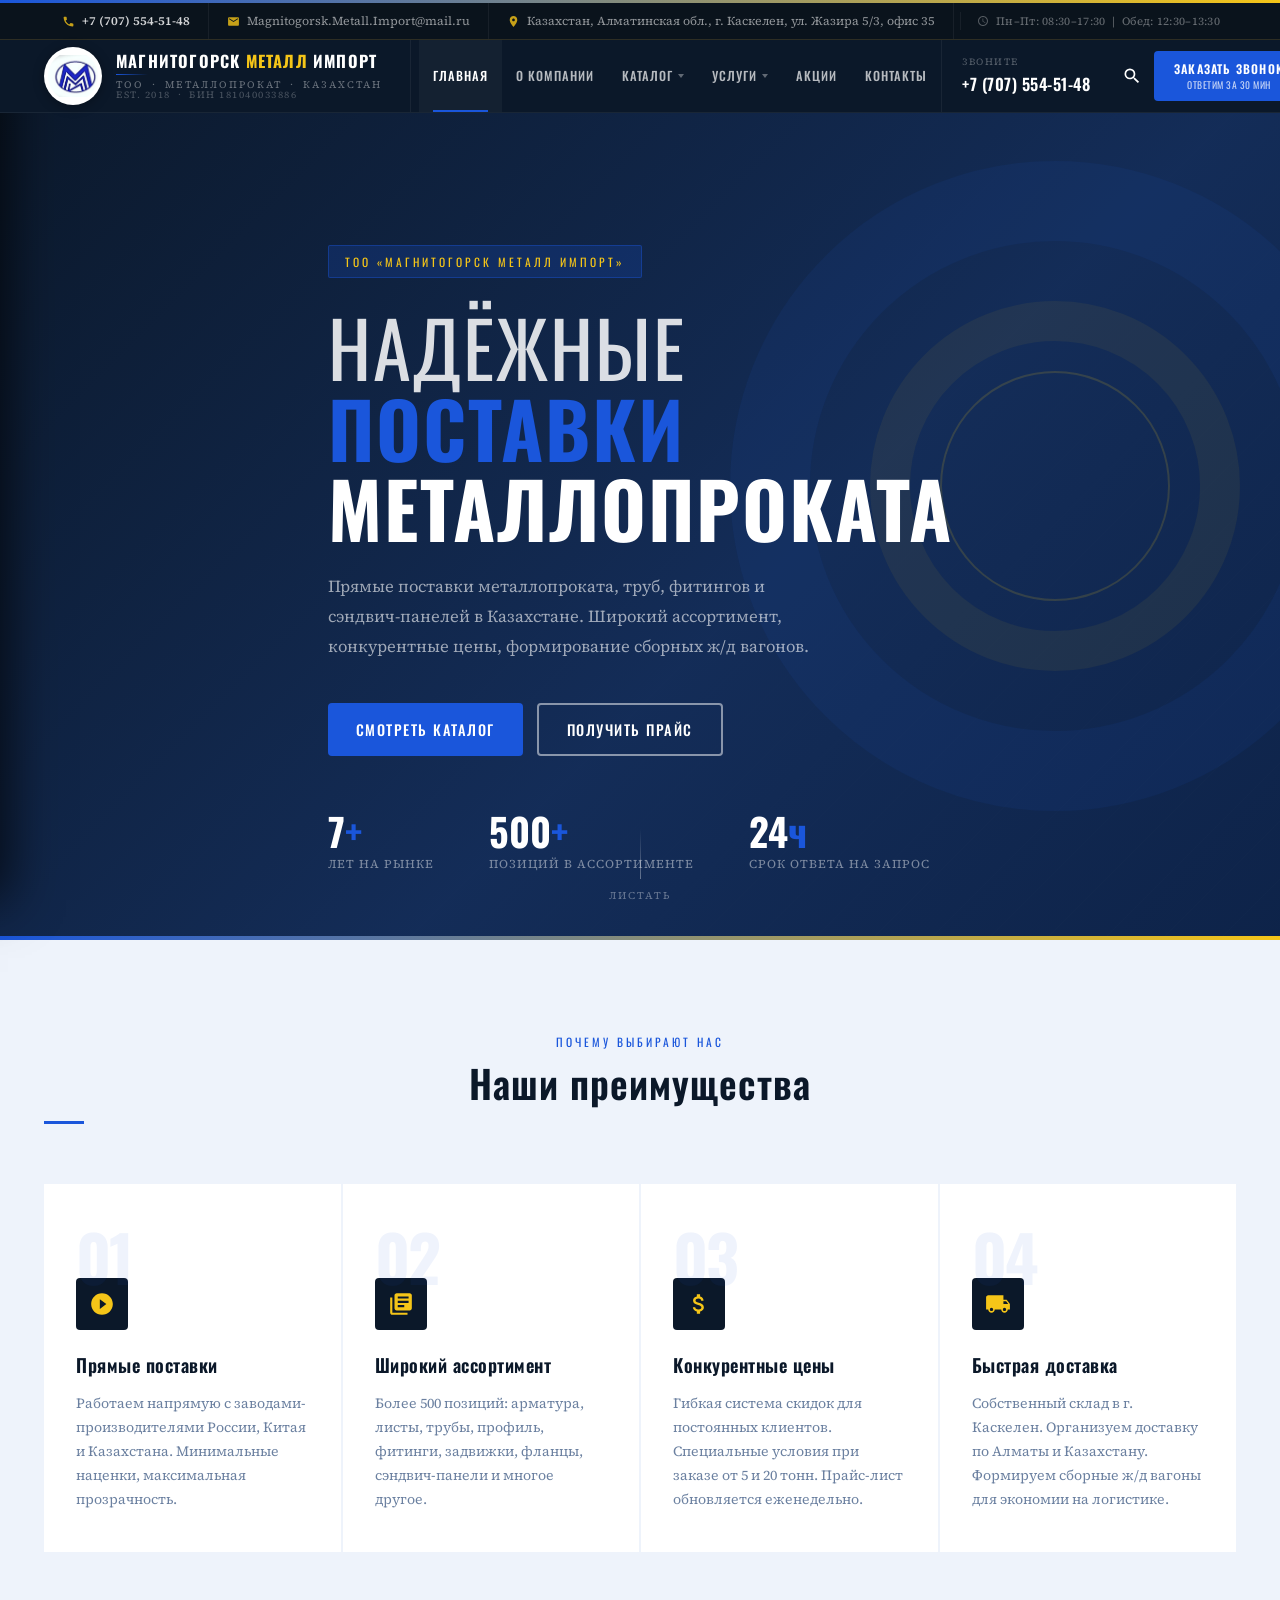
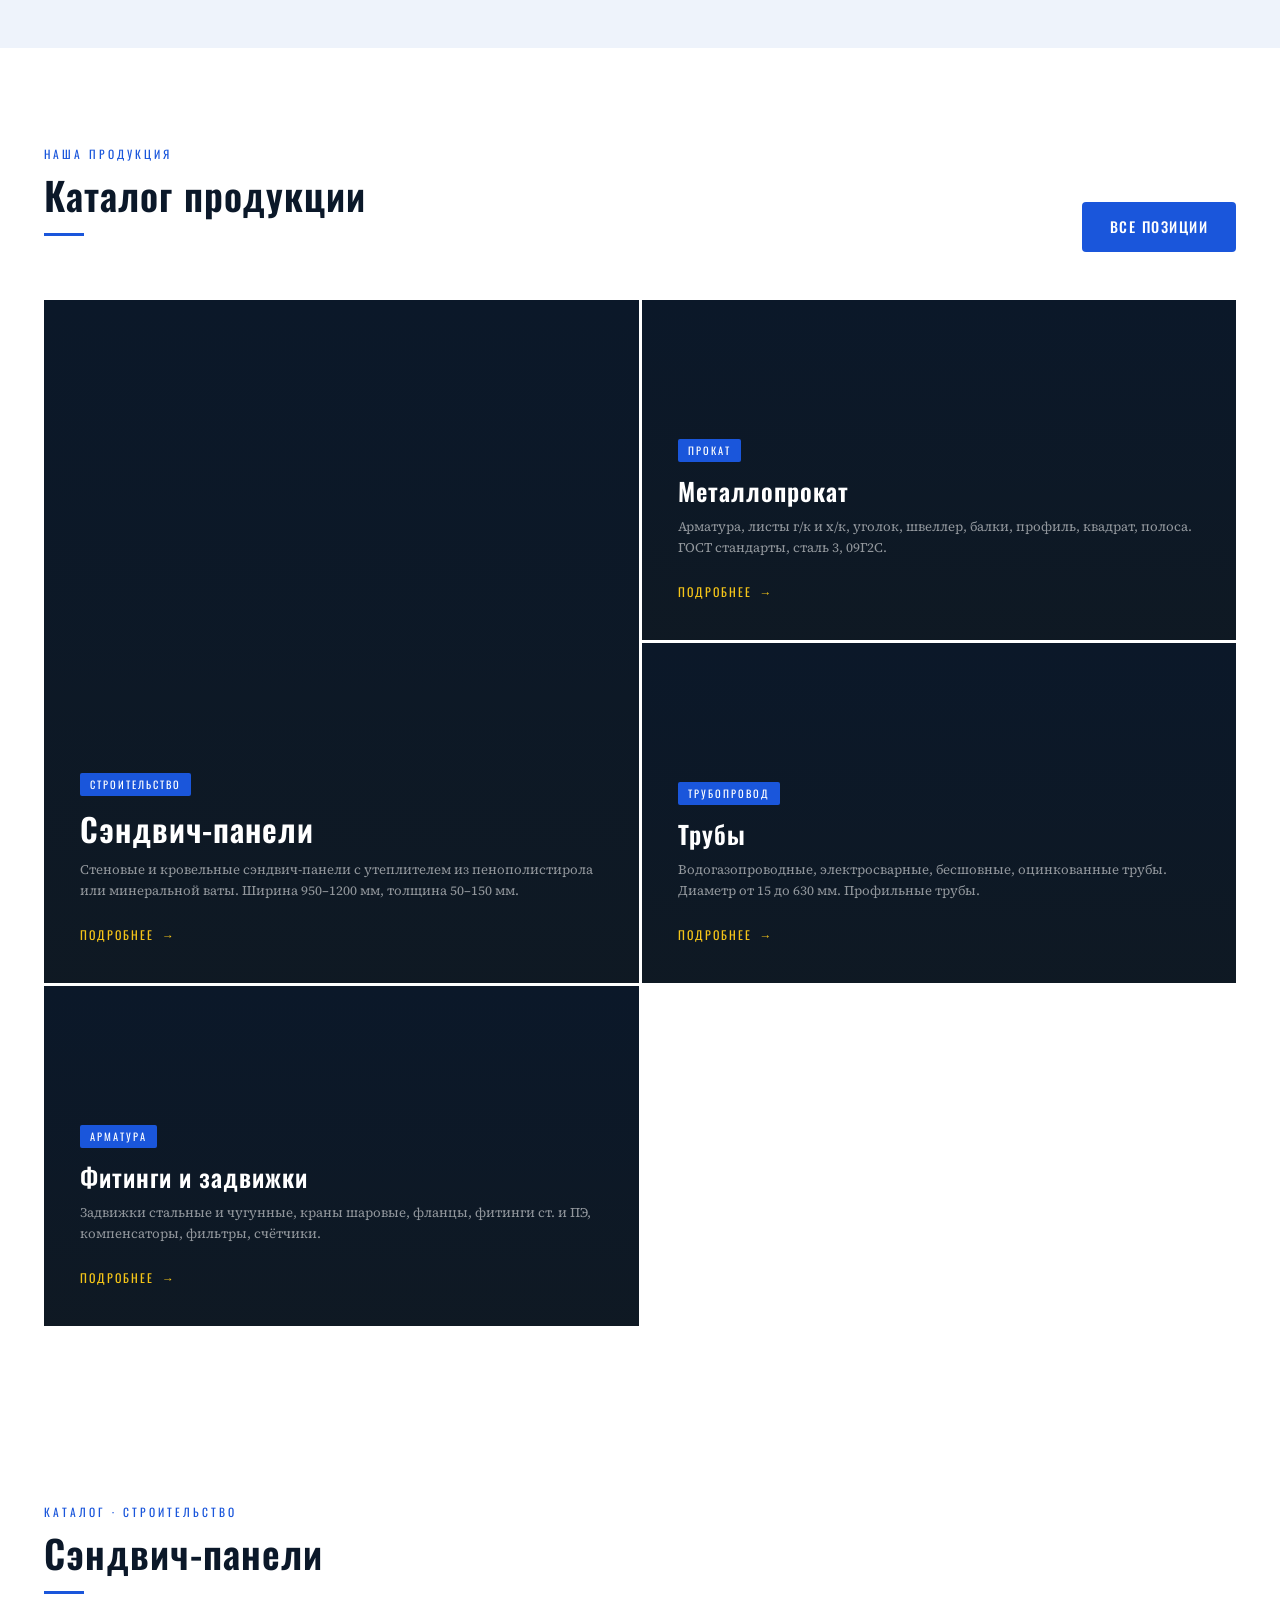
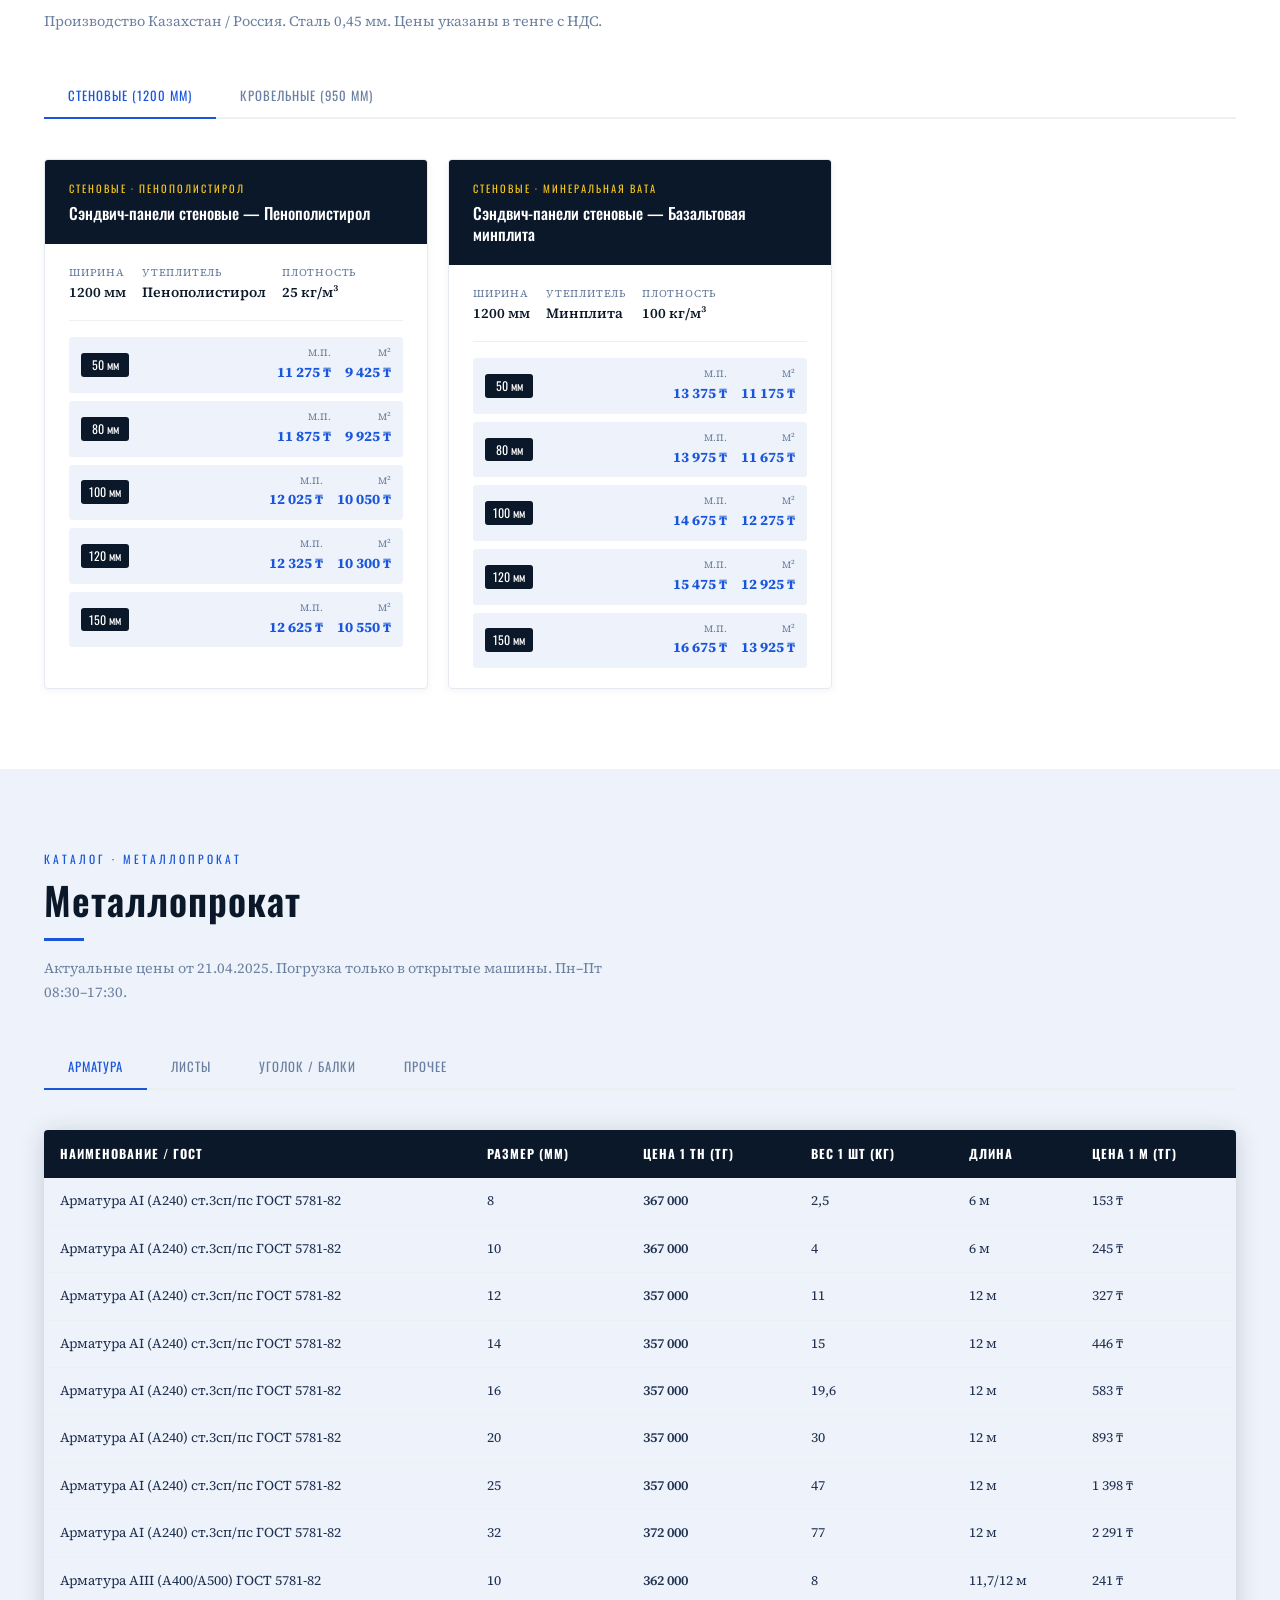
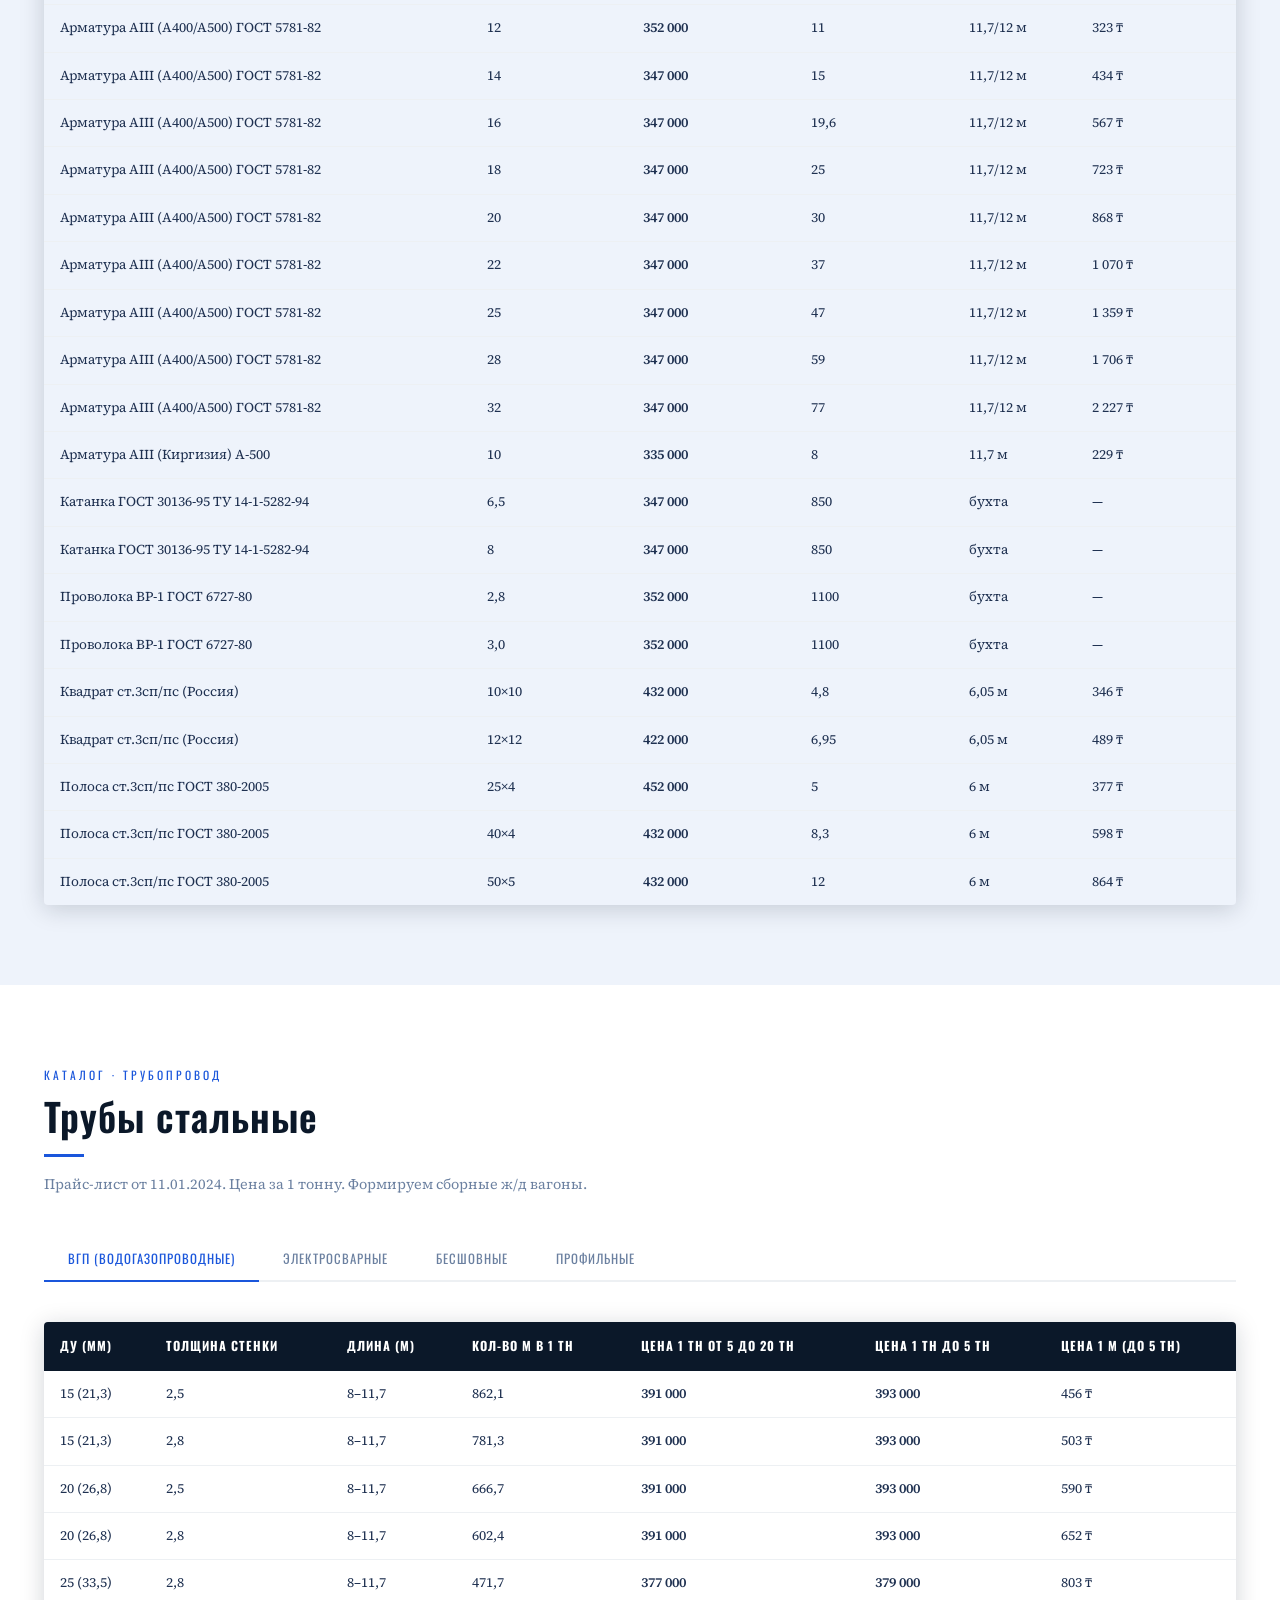
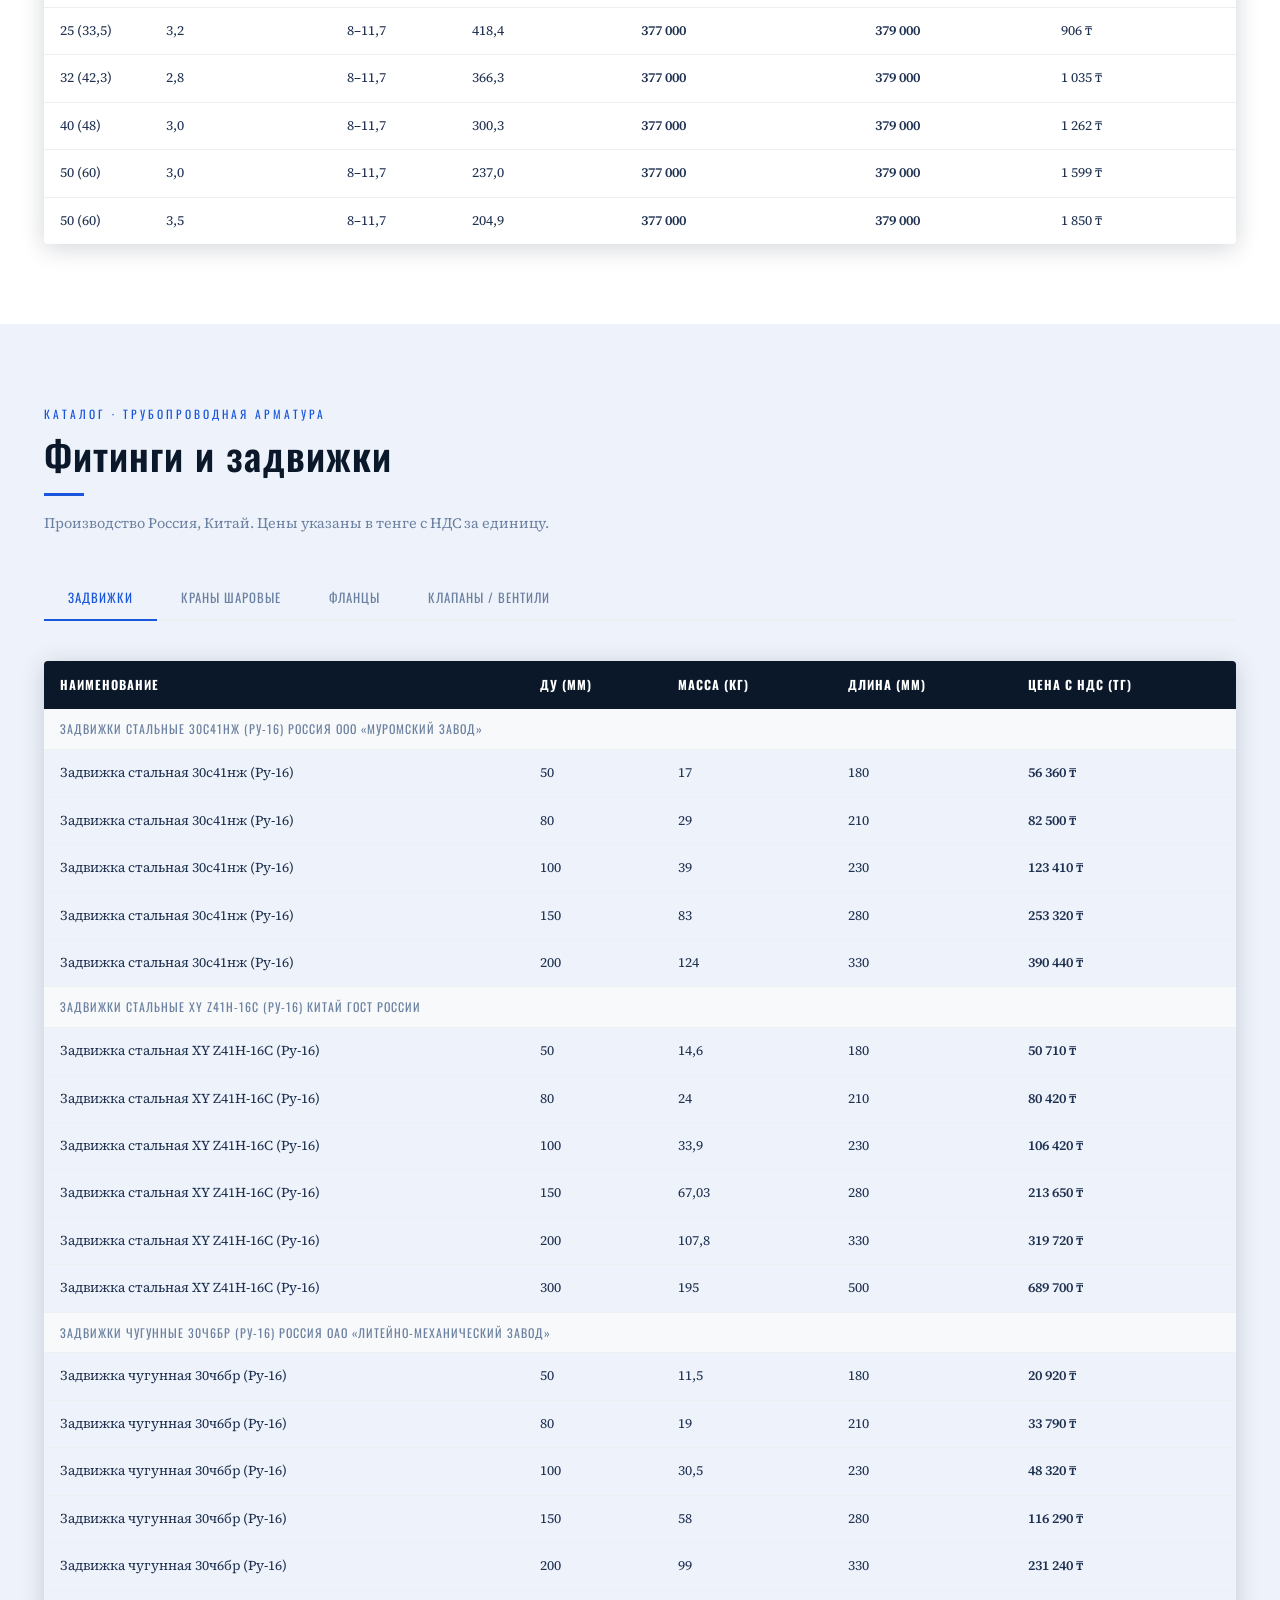
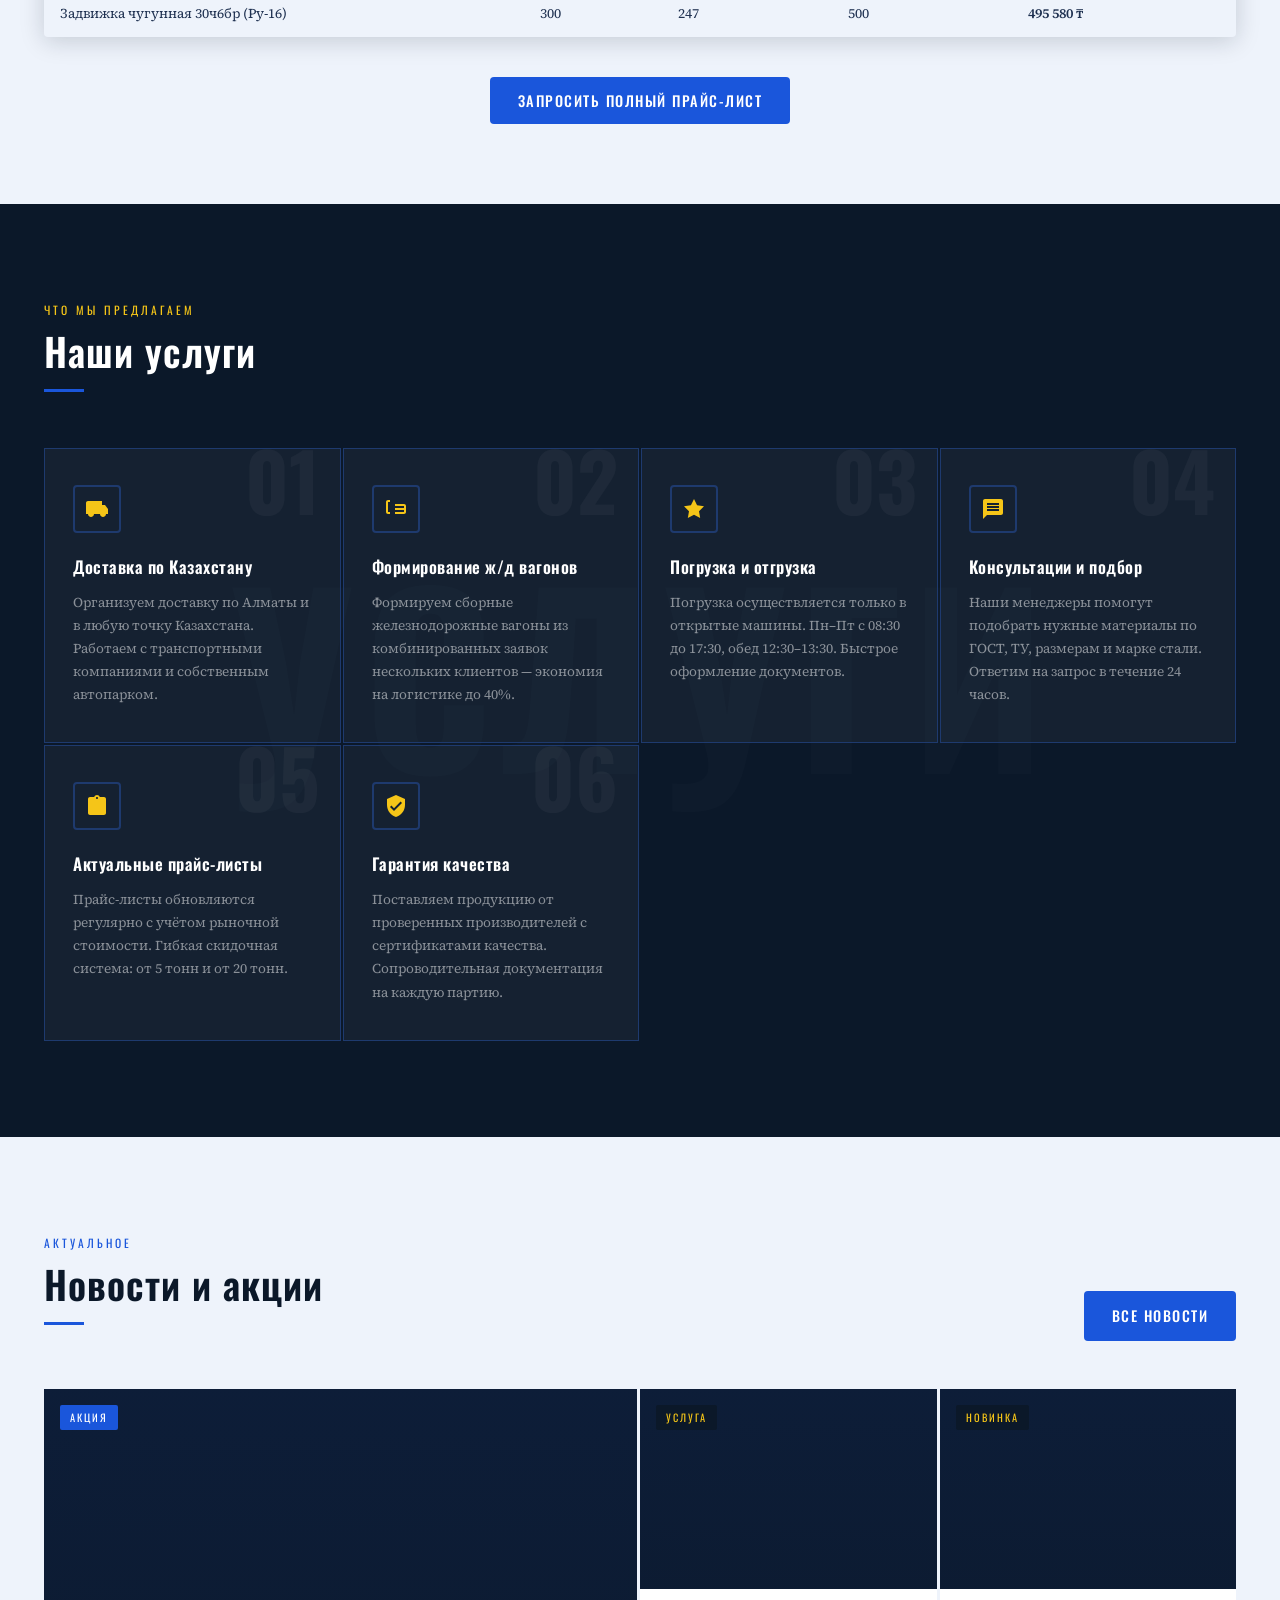
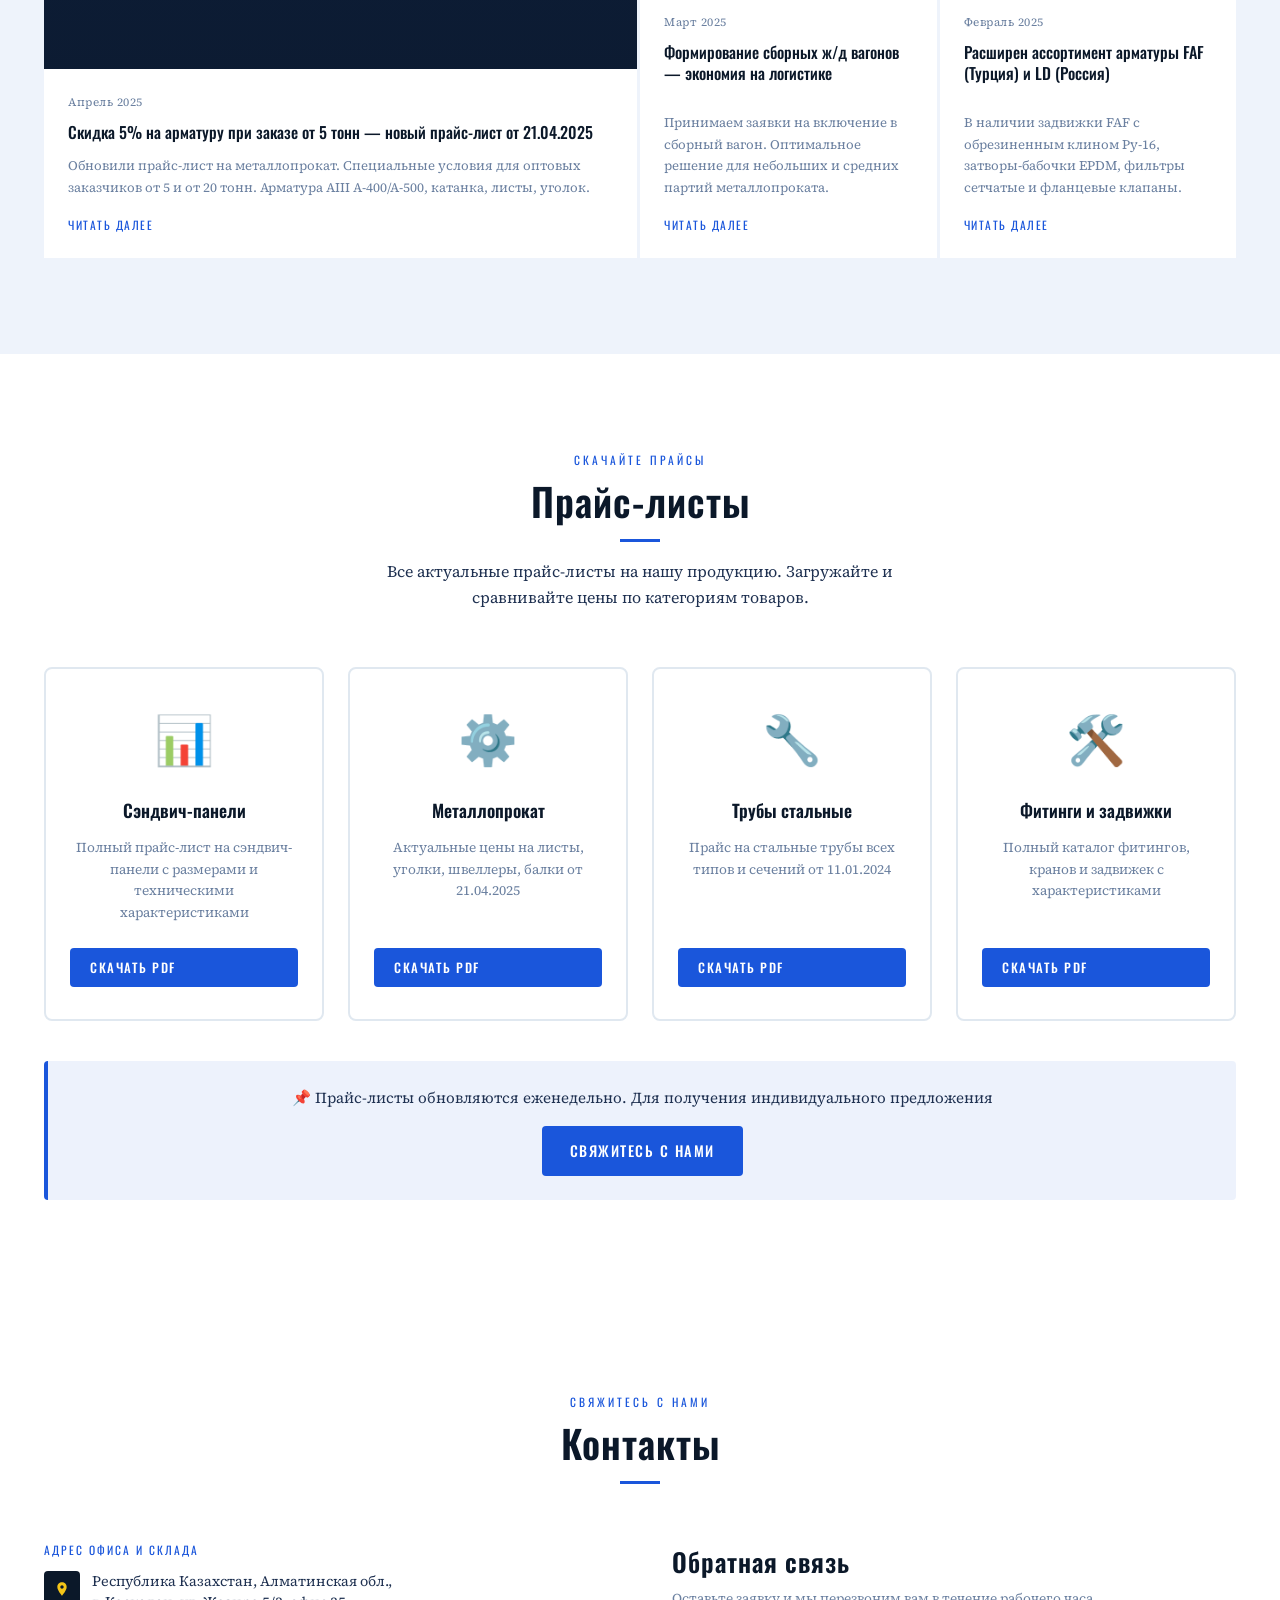
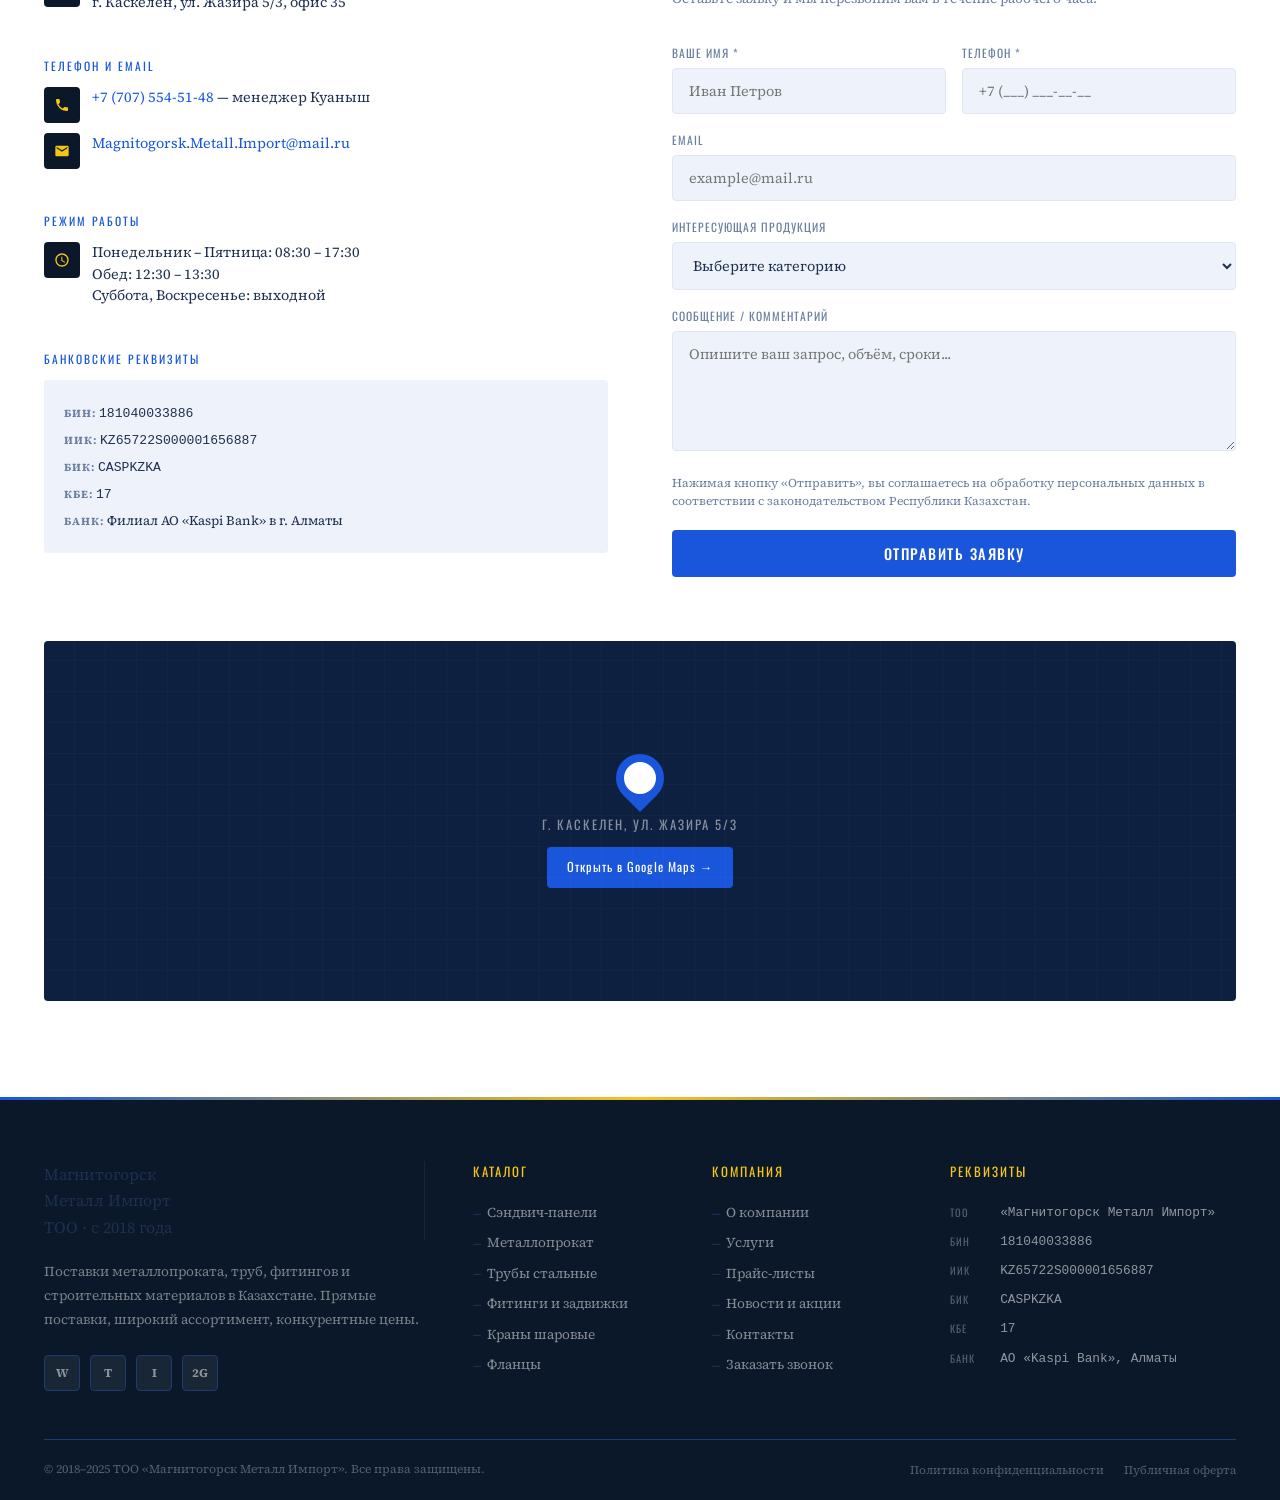
==== commit 841f7deb: "Add files via upload" ====
--- a/index.html
+++ b/index.html
@@ -1,1203 +1,8 @@
-<<<<<<< HEAD
-<!DOCTYPE html>
-<html lang="ru">
-<head>
-<meta charset="UTF-8">
-<meta name="viewport" content="width=device-width, initial-scale=1.0">
-<meta name="description" content="Магнитогорск Металл Импорт - поставщик металлопроката, труб, фитингов, сэндвич-панелей. Прямые поставки от производителей. Работаем с Казахстаном, Алматы, Каскелен.">
-<meta name="keywords" content="металлопрокат, трубы стальные, фитинги, задвижки, сэндвич-панели, арматура, листы, уголок, швеллер, балки, Казахстан, Алматы, поставки, цены">
-<title>Магнитогорск Металл Импорт — Металлопрокат, Трубы, Фитинги, Сэндвич-панели</title>
-<link href="https://fonts.googleapis.com/css2?family=Oswald:wght@400;500;600;700&family=Source+Serif+4:wght@300;400;600&display=swap" rel="stylesheet">
-<link rel="stylesheet" href="style.css">
-<script src="supabase.min.js"></script>
-</head>
-<body>
-
-<!-- TOP RIBBON -->
-<div class="top-ribbon" id="topRibbon">
-  🔥 АКЦИЯ: Скидка 5% на арматуру при заказе от 5 тонн. Действует до 31 мая 2025.
-  <button class="top-ribbon-close" onclick="document.getElementById('topRibbon').remove()">✕</button>
-</div>
-
-<!-- ===== HEADER ===== -->
-<header id="mainHeader">
-
-  <!-- ACCENT BAR TOP -->
-  <div class="header-accent-bar"></div>
-
-  <!-- TOP BAR: contacts + hours -->
-  <div class="header-topbar">
-    <div class="container">
-      <div class="header-topbar-inner">
-        <div class="topbar-contacts">
-          <a href="tel:+77075545148" class="topbar-item">
-            <svg viewBox="0 0 24 24"><path d="M6.62 10.79c1.44 2.83 3.76 5.14 6.59 6.59l2.2-2.2c.27-.27.67-.36 1.02-.24 1.12.37 2.33.57 3.57.57.55 0 1 .45 1 1V20c0 .55-.45 1-1 1-9.39 0-17-7.61-17-17 0-.55.45-1 1-1h3.5c.55 0 1 .45 1 1 0 1.25.2 2.45.57 3.57.11.35.03.74-.25 1.02l-2.2 2.2z"/></svg>
-            <strong>+7 (707) 554-51-48</strong>
-          </a>
-          <a href="mailto:Magnitogorsk.Metall.Import@mail.ru" class="topbar-item">
-            <svg viewBox="0 0 24 24"><path d="M20 4H4c-1.1 0-1.99.9-1.99 2L2 18c0 1.1.9 2 2 2h16c1.1 0 2-.9 2-2V6c0-1.1-.9-2-2-2zm0 4l-8 5-8-5V6l8 5 8-5v2z"/></svg>
-            Magnitogorsk.Metall.Import@mail.ru
-          </a>
-          <a href="#contacts" class="topbar-item">
-            <svg viewBox="0 0 24 24"><path d="M12 2C8.13 2 5 5.13 5 9c0 5.25 7 13 7 13s7-7.75 7-13c0-3.87-3.13-7-7-7zm0 9.5c-1.38 0-2.5-1.12-2.5-2.5s1.12-2.5 2.5-2.5 2.5 1.12 2.5 2.5-1.12 2.5-2.5 2.5z"/></svg>
-            Казахстан, Алматинская обл., г. Каскелен, ул. Жазира 5/3, офис 35
-          </a>
-        </div>
-        <div class="topbar-right">
-          <div class="topbar-hours">
-            <svg viewBox="0 0 24 24"><path d="M11.99 2C6.47 2 2 6.48 2 12s4.47 10 9.99 10C17.52 22 22 17.52 22 12S17.52 2 11.99 2zM12 20c-4.42 0-8-3.58-8-8s3.58-8 8-8 8 3.58 8 8-3.58 8-8 8zm.5-13H11v6l5.25 3.15.75-1.23-4.5-2.67V7z"/></svg>
-            Пн–Пт: 08:30–17:30 &nbsp;|&nbsp; Обед: 12:30–13:30
-          </div>
-        </div>
-      </div>
-    </div>
-  </div>
-
-  <!-- MAIN NAV ROW -->
-  <div class="header-main">
-    <div class="container">
-      <div class="header-main-inner">
-
-        <!-- LOGO -->
-        <a href="#hero" class="logo" aria-label="Магнитогорск Металл Импорт — на главную">
-          <img src="[data-uri]" alt="ММИ логотип" class="logo-img">
-          <div class="logo-text-block">
-            <span class="logo-company">Магнитогорск&nbsp;<em>Металл</em>&nbsp;Импорт</span>
-            <div class="logo-divider"></div>
-            <span class="logo-type">ТОО &nbsp;·&nbsp; Металлопрокат &nbsp;·&nbsp; Казахстан</span>
-            <span class="logo-since">Est. 2018 &nbsp;·&nbsp; БИН 181040033886</span>
-          </div>
-        </a>
-
-        <!-- DESKTOP NAV -->
-        <nav class="main-nav" aria-label="Основное меню">
-          <ul class="nav-list">
-            <li class="nav-item">
-              <a href="#hero" class="nav-link">Главная</a>
-            </li>
-            <li class="nav-item">
-              <a href="#advantages" class="nav-link">О компании</a>
-            </li>
-            <li class="nav-item">
-              <a href="#catalog" class="nav-link">
-                Каталог <span class="nav-arrow"></span>
-              </a>
-              <div class="dropdown" role="menu">
-                <div class="dropdown-header">Продукция</div>
-                <a href="#sandvich" role="menuitem">Сэндвич-панели</a>
-                <a href="#metal" role="menuitem">Металлопрокат</a>
-                <a href="#pipes" role="menuitem">Трубы стальные</a>
-                <a href="#fittings" role="menuitem">Фитинги и задвижки</a>
-              </div>
-            </li>
-            <li class="nav-item">
-              <a href="#services" class="nav-link">
-                Услуги <span class="nav-arrow"></span>
-              </a>
-              <div class="dropdown" role="menu">
-                <div class="dropdown-header">Что мы делаем</div>
-                <a href="#services" role="menuitem">Погрузка и отгрузка</a>
-                <a href="#services" role="menuitem">Доставка по Казахстану</a>
-                <a href="#services" role="menuitem">Сборные ж/д вагоны</a>
-                <a href="#services" role="menuitem">Консультации и подбор</a>
-              </div>
-            </li>
-            <li class="nav-item">
-              <a href="#news" class="nav-link">Акции</a>
-            </li>
-            <li class="nav-item">
-              <a href="#contacts" class="nav-link">Контакты</a>
-            </li>
-          </ul>
-        </nav>
-
-        <!-- CTA BLOCK -->
-        <div class="header-cta-block">
-          <div class="header-phone-block">
-            <span class="header-phone-label">Звоните</span>
-            <a href="tel:+77075545148" class="header-phone-num">+7 (707) 554-51-48</a>
-          </div>
-          <button class="search-btn" onclick="openSearchModal()" aria-label="Поиск" title="Поиск по каталогу">
-            <svg viewBox="0 0 24 24" width="20" height="20" fill="currentColor">
-              <path d="M15.5 14h-.79l-.28-.27A6.471 6.471 0 0 0 16 9.5 6.5 6.5 0 1 0 9.5 16c1.61 0 3.09-.59 4.23-1.57l.27.28v.79l5 4.99L20.49 19l-4.99-5zm-6 0C7.01 14 5 11.99 5 9.5S7.01 5 9.5 5 14 7.01 14 9.5 11.99 14 9.5 14z"/>
-            </svg>
-          </button>
-          <div class="header-btn-wrap">
-            <button class="btn-callback" onclick="openModal()" aria-label="Заказать обратный звонок">
-              Заказать звонок
-              <span>Ответим за 30 мин</span>
-            </button>
-          </div>
-          <button class="burger" id="burgerBtn" aria-label="Открыть меню" onclick="toggleMobileNav()">
-            <span></span><span></span><span></span>
-          </button>
-        </div>
-
-      </div>
-    </div>
-  </div>
-
-</header>
-
-<!-- ===== MOBILE NAV OVERLAY ===== -->
-<div class="mobile-nav-overlay" id="mobileNavOverlay" onclick="toggleMobileNav()"></div>
-
-<!-- ===== MOBILE NAV DRAWER (slides from LEFT, styled like header) ===== -->
-<nav class="mobile-nav" id="mobileNav" aria-label="Мобильное меню">
-
-  <!-- Header strip — mirrors desktop header -->
-  <div class="mobile-nav-head">
-    <a href="#hero" onclick="toggleMobileNav()" style="display:flex;align-items:center;gap:10px;text-decoration:none;min-width:0;overflow:hidden">
-      <img src="[data-uri]" alt="ММИ" style="width:38px;height:38px;object-fit:contain;background:white;border-radius:50%;padding:3px;flex-shrink:0;box-shadow:0 2px 8px rgba(0,0,0,0.4)">
-      <div style="min-width:0">
-        <div style="font-family:var(--font-display);font-size:0.75rem;font-weight:700;color:#fff;letter-spacing:0.8px;text-transform:uppercase;line-height:1.3;white-space:nowrap;overflow:hidden;text-overflow:ellipsis">Магнитогорск <span style="color:var(--gold)">Металл</span></div>
-        <div style="font-size:0.56rem;color:rgba(255,255,255,0.32);letter-spacing:1.5px;text-transform:uppercase;margin-top:1px">ТОО · Казахстан · Est.2018</div>
-      </div>
-    </a>
-    <button class="mobile-nav-close" onclick="toggleMobileNav()" aria-label="Закрыть">✕</button>
-  </div>
-
-  <!-- Contacts bar — mirrors topbar exactly -->
-  <div class="mnav-contacts-bar">
-    <a href="tel:+77075545148">
-      <svg viewBox="0 0 24 24"><path d="M6.62 10.79c1.44 2.83 3.76 5.14 6.59 6.59l2.2-2.2c.27-.27.67-.36 1.02-.24 1.12.37 2.33.57 3.57.57.55 0 1 .45 1 1V20c0 .55-.45 1-1 1-9.39 0-17-7.61-17-17 0-.55.45-1 1-1h3.5c.55 0 1 .45 1 1 0 1.25.2 2.45.57 3.57.11.35.03.74-.25 1.02l-2.2 2.2z"/></svg>
-      <strong>+7 (707) 554-51-48</strong>
-    </a>
-    <a href="mailto:Magnitogorsk.Metall.Import@mail.ru">
-      <svg viewBox="0 0 24 24"><path d="M20 4H4c-1.1 0-1.99.9-1.99 2L2 18c0 1.1.9 2 2 2h16c1.1 0 2-.9 2-2V6c0-1.1-.9-2-2-2zm0 4l-8 5-8-5V6l8 5 8-5v2z"/></svg>
-      Metall.Import@mail.ru
-    </a>
-    <a href="#contacts" onclick="toggleMobileNav()">
-      <svg viewBox="0 0 24 24"><path d="M12 2C8.13 2 5 5.13 5 9c0 5.25 7 13 7 13s7-7.75 7-13c0-3.87-3.13-7-7-7zm0 9.5c-1.38 0-2.5-1.12-2.5-2.5s1.12-2.5 2.5-2.5 2.5 1.12 2.5 2.5-1.12 2.5-2.5 2.5z"/></svg>
-      г. Каскелен, ул. Жазира 5/3
-    </a>
-  </div>
-  <div class="mnav-hours">
-    <svg viewBox="0 0 24 24"><path d="M11.99 2C6.47 2 2 6.48 2 12s4.47 10 9.99 10C17.52 22 22 17.52 22 12S17.52 2 11.99 2zM12 20c-4.42 0-8-3.58-8-8s3.58-8 8-8 8 3.58 8 8-3.58 8-8 8zm.5-13H11v6l5.25 3.15.75-1.23-4.5-2.67V7z"/></svg>
-    Пн–Пт: 08:30–17:30 &nbsp;|&nbsp; Обед: 12:30–13:30
-  </div>
-
-  <!-- Navigation links -->
-  <div class="mobile-nav-links">
-    <a href="#hero" onclick="toggleMobileNav()">
-      <span class="mnav-icon"><svg viewBox="0 0 24 24"><path d="M10 20v-6h4v6h5v-8h3L12 3 2 12h3v8z"/></svg></span>
-      Главная
-    </a>
-    <a href="#advantages" onclick="toggleMobileNav()">
-      <span class="mnav-icon"><svg viewBox="0 0 24 24"><path d="M12 2C6.48 2 2 6.48 2 12s4.48 10 10 10 10-4.48 10-10S17.52 2 12 2zm-2 14.5v-9l6 4.5-6 4.5z"/></svg></span>
-      О компании
-    </a>
-    <div class="mnav-section-label">📦 Каталог продукции</div>
-    <a href="#sandvich" class="sub" onclick="toggleMobileNav()">Сэндвич-панели</a>
-    <a href="#metal" class="sub" onclick="toggleMobileNav()">Металлопрокат</a>
-    <a href="#pipes" class="sub" onclick="toggleMobileNav()">Трубы стальные</a>
-    <a href="#fittings" class="sub" onclick="toggleMobileNav()">Фитинги и задвижки</a>
-    <a href="#services" onclick="toggleMobileNav()">
-      <span class="mnav-icon"><svg viewBox="0 0 24 24"><path d="M20 8h-3V4H3c-1.1 0-2 .9-2 2v11h2c0 1.66 1.34 3 3 3s3-1.34 3-3h6c0 1.66 1.34 3 3 3s3-1.34 3-3h2v-5l-3-4z"/></svg></span>
-      Услуги
-    </a>
-    <a href="#news" onclick="toggleMobileNav()">
-      <span class="mnav-icon"><svg viewBox="0 0 24 24"><path d="M12 1L3 5v6c0 5.55 3.84 10.74 9 12 5.16-1.26 9-6.45 9-12V5l-9-4z"/></svg></span>
-      Новости и акции
-    </a>
-    <a href="#price-lists" onclick="toggleMobileNav()">
-      <span class="mnav-icon"><svg viewBox="0 0 24 24"><path d="M14 2H6a2 2 0 0 0-2 2v16a2 2 0 0 0 2 2h12a2 2 0 0 0 2-2V8l-6-6z"/></svg></span>
-      Прайс-листы
-    </a>
-    <a href="#contacts" onclick="toggleMobileNav()">
-      <span class="mnav-icon"><svg viewBox="0 0 24 24"><path d="M12 2C8.13 2 5 5.13 5 9c0 5.25 7 13 7 13s7-7.75 7-13c0-3.87-3.13-7-7-7zm0 9.5c-1.38 0-2.5-1.12-2.5-2.5s1.12-2.5 2.5-2.5 2.5 1.12 2.5 2.5-1.12 2.5-2.5 2.5z"/></svg></span>
-      Контакты
-    </a>
-  </div>
-
-  <div class="mobile-nav-footer">
-    <button class="btn btn-primary" onclick="toggleMobileNav(); openModal();" style="width:100%;justify-content:center">Заказать звонок</button>
-  </div>
-
-</nav>
-
-<!-- ===== HERO ===== -->
-<section id="hero">
-  <div class="hero-bg"></div>
-  <div class="hero-geometric"></div>
-  <div class="container">
-    <div class="hero-content">
-      <div class="hero-eyebrow">
-        <span>ТОО «Магнитогорск Металл Импорт»</span>
-      </div>
-      <h1 class="hero-title">
-        <span class="thin">Надёжные</span>
-        <span class="accent">поставки</span>
-        металлопроката
-      </h1>
-      <p class="hero-desc">
-        Прямые поставки металлопроката, труб, фитингов и сэндвич-панелей в Казахстане. Широкий ассортимент, конкурентные цены, формирование сборных ж/д вагонов.
-      </p>
-      <div class="hero-actions">
-        <a href="#catalog" class="btn btn-primary">Смотреть каталог</a>
-        <a href="#contacts" class="btn btn-outline">Получить прайс</a>
-      </div>
-      <div class="hero-stats">
-        <div class="hero-stat">
-          <div class="hero-stat-num">7<span>+</span></div>
-          <div class="hero-stat-label">Лет на рынке</div>
-        </div>
-        <div class="hero-stat">
-          <div class="hero-stat-num">500<span>+</span></div>
-          <div class="hero-stat-label">Позиций в ассортименте</div>
-        </div>
-        <div class="hero-stat">
-          <div class="hero-stat-num">24<span>ч</span></div>
-          <div class="hero-stat-label">Срок ответа на запрос</div>
-        </div>
-      </div>
-    </div>
-  </div>
-  <div class="hero-scroll">Листать</div>
-</section>
-
-<!-- ===== ADVANTAGES ===== -->
-<section id="advantages" aria-labelledby="adv-title">
-  <div class="container">
-    <div class="advantages-header fade-in">
-      <div class="section-label">Почему выбирают нас</div>
-      <h2 class="section-title" id="adv-title">Наши преимущества</h2>
-      <div class="divider"></div>
-    </div>
-    <div class="advantages-grid">
-      <article class="advantage-card fade-in">
-        <div class="advantage-num">01</div>
-        <div class="advantage-icon">
-          <svg viewBox="0 0 24 24"><path d="M12 2C6.48 2 2 6.48 2 12s4.48 10 10 10 10-4.48 10-10S17.52 2 12 2zm-2 14.5v-9l6 4.5-6 4.5z"/></svg>
-        </div>
-        <div class="advantage-title">Прямые поставки</div>
-        <p class="advantage-text">Работаем напрямую с заводами-производителями России, Китая и Казахстана. Минимальные наценки, максимальная прозрачность.</p>
-      </article>
-      <article class="advantage-card fade-in">
-        <div class="advantage-num">02</div>
-        <div class="advantage-icon">
-          <svg viewBox="0 0 24 24"><path d="M4 6H2v14c0 1.1.9 2 2 2h14v-2H4V6zm16-4H8c-1.1 0-2 .9-2 2v12c0 1.1.9 2 2 2h12c1.1 0 2-.9 2-2V4c0-1.1-.9-2-2-2zm-1 9H9V9h10v2zm-4 4H9v-2h6v2zm4-8H9V5h10v2z"/></svg>
-        </div>
-        <div class="advantage-title">Широкий ассортимент</div>
-        <p class="advantage-text">Более 500 позиций: арматура, листы, трубы, профиль, фитинги, задвижки, фланцы, сэндвич-панели и многое другое.</p>
-      </article>
-      <article class="advantage-card fade-in">
-        <div class="advantage-num">03</div>
-        <div class="advantage-icon">
-          <svg viewBox="0 0 24 24"><path d="M11.8 10.9c-2.27-.59-3-1.2-3-2.15 0-1.09 1.01-1.85 2.7-1.85 1.78 0 2.44.85 2.5 2.1h2.21c-.07-1.72-1.12-3.3-3.21-3.81V3h-3v2.16c-1.94.42-3.5 1.68-3.5 3.61 0 2.31 1.91 3.46 4.7 4.13 2.5.6 3 1.48 3 2.41 0 .69-.49 1.79-2.7 1.79-2.06 0-2.87-.92-2.98-2.1h-2.2c.12 2.19 1.76 3.42 3.68 3.83V21h3v-2.15c1.95-.37 3.5-1.5 3.5-3.55 0-2.84-2.43-3.81-4.7-4.4z"/></svg>
-        </div>
-        <div class="advantage-title">Конкурентные цены</div>
-        <p class="advantage-text">Гибкая система скидок для постоянных клиентов. Специальные условия при заказе от 5 и 20 тонн. Прайс-лист обновляется еженедельно.</p>
-      </article>
-      <article class="advantage-card fade-in">
-        <div class="advantage-num">04</div>
-        <div class="advantage-icon">
-          <svg viewBox="0 0 24 24"><path d="M20 8h-3V4H3c-1.1 0-2 .9-2 2v11h2c0 1.66 1.34 3 3 3s3-1.34 3-3h6c0 1.66 1.34 3 3 3s3-1.34 3-3h2v-5l-3-4zM6 18.5c-.83 0-1.5-.67-1.5-1.5s.67-1.5 1.5-1.5 1.5.67 1.5 1.5-.67 1.5-1.5 1.5zm13.5-9l1.96 2.5H17V9.5h2.5zm-1.5 9c-.83 0-1.5-.67-1.5-1.5s.67-1.5 1.5-1.5 1.5.67 1.5 1.5-.67 1.5-1.5 1.5z"/></svg>
-        </div>
-        <div class="advantage-title">Быстрая доставка</div>
-        <p class="advantage-text">Собственный склад в г. Каскелен. Организуем доставку по Алматы и Казахстану. Формируем сборные ж/д вагоны для экономии на логистике.</p>
-      </article>
-    </div>
-  </div>
-</section>
-
-<!-- ===== CATALOG OVERVIEW ===== -->
-<section id="catalog" aria-labelledby="cat-title">
-  <div class="container">
-    <div class="catalog-header fade-in">
-      <div>
-        <div class="section-label">Наша продукция</div>
-        <h2 class="section-title" id="cat-title">Каталог продукции</h2>
-        <div class="divider"></div>
-      </div>
-      <a href="#sandvich" class="btn btn-primary">Все позиции</a>
-    </div>
-    <div class="catalog-grid fade-in">
-      <a href="#sandvich" class="cat-card" title="Купить сэндвич-панели в Казахстане - стеновые и кровельные панели" data-keywords="сэндвич-панели, стеновые панели, кровельные панели, утеплитель, пенополистирол, минеральная вата, панели 1200 мм">
-        <div class="cat-bg cat-bg-panels" role="img" aria-label="Сэндвич-панели стеновые и кровельные с утеплителем"></div>
-        <div class="cat-overlay"></div>
-        <div class="cat-content">
-          <span class="cat-badge">Строительство</span>
-          <div class="cat-title">Сэндвич-панели</div>
-          <p class="cat-desc">Стеновые и кровельные сэндвич-панели с утеплителем из пенополистирола или минеральной ваты. Ширина 950–1200 мм, толщина 50–150 мм.</p>
-          <span class="cat-link">Подробнее</span>
-        </div>
-      </a>
-      <a href="#metal" class="cat-card" title="Купить металлопрокат в Казахстане - арматура, листы, уголок, швеллер" data-keywords="металлопрокат, арматура, листы, уголок, швеллер, балки, сталь, ГОСТ, Казахстан">
-        <div class="cat-bg cat-bg-metal" role="img" aria-label="Металлопрокат: арматура, листы г/к и х/к, балки, профиль"></div>
-        <div class="cat-overlay"></div>
-        <div class="cat-content">
-          <span class="cat-badge">Прокат</span>
-          <div class="cat-title">Металлопрокат</div>
-          <p class="cat-desc">Арматура, листы г/к и х/к, уголок, швеллер, балки, профиль, квадрат, полоса. ГОСТ стандарты, сталь 3, 09Г2С.</p>
-          <span class="cat-link">Подробнее</span>
-        </div>
-      </a>
-      <a href="#pipes" class="cat-card" title="Купить трубы стальные в Казахстане - ВГП, электросварные, бесшовные трубы" data-keywords="трубы, ВГП, электросварные трубы, бесшовные трубы, оцинкованные трубы, профильные трубы, трубопровод">
-        <div class="cat-bg cat-bg-pipes" role="img" aria-label="Трубы стальные: водогазопроводные, электросварные, бесшовные, профильные"></div>
-        <div class="cat-overlay"></div>
-        <div class="cat-content">
-          <span class="cat-badge">Трубопровод</span>
-          <div class="cat-title">Трубы</div>
-          <p class="cat-desc">Водогазопроводные, электросварные, бесшовные, оцинкованные трубы. Диаметр от 15 до 630 мм. Профильные трубы.</p>
-          <span class="cat-link">Подробнее</span>
-        </div>
-      </a>
-      <a href="#fittings" class="cat-card" title="Купить фитинги и задвижки в Казахстане - краны, фланцы, клапаны" data-keywords="фитинги, задвижки, краны шаровые, фланцы, клапаны, вентили, компенсаторы, трубопроводная арматура">
-        <div class="cat-bg cat-bg-fittings" role="img" aria-label="Фитинги и задвижки: задвижки, краны шаровые, фланцы, клапаны"></div>
-        <div class="cat-overlay"></div>
-        <div class="cat-content">
-          <span class="cat-badge">Арматура</span>
-          <div class="cat-title">Фитинги и задвижки</div>
-          <p class="cat-desc">Задвижки стальные и чугунные, краны шаровые, фланцы, фитинги ст. и ПЭ, компенсаторы, фильтры, счётчики.</p>
-          <span class="cat-link">Подробнее</span>
-        </div>
-      </a>
-    </div>
-  </div>
-</section>
-
-<!-- ===== SANDVICH PANELS SECTION ===== -->
-<section id="sandvich" class="products-section" aria-labelledby="sandvich-title">
-  <div class="container">
-    <div class="products-section-header fade-in">
-      <div class="section-label">Каталог · Строительство</div>
-      <h2 class="section-title" id="sandvich-title">Сэндвич-панели</h2>
-      <div class="divider"></div>
-      <p style="color:var(--muted);font-size:0.9rem;margin-top:12px;max-width:600px;">Производство Казахстан / Россия. Сталь 0,45 мм. Цены указаны в тенге с НДС.</p>
-    </div>
-    <div class="tabs">
-      <div class="tab-buttons">
-        <button class="tab-btn active" onclick="switchTab(this,'tab-wall')">Стеновые (1200 мм)</button>
-        <button class="tab-btn" onclick="switchTab(this,'tab-roof')">Кровельные (950 мм)</button>
-      </div>
-      <div id="tab-wall" class="tab-panel active">
-        <div class="product-cards">
-          <div class="product-card fade-in">
-            <div class="product-card-head">
-              <div class="product-card-type">Стеновые · Пенополистирол</div>
-              <div class="product-card-title">Сэндвич-панели стеновые — Пенополистирол</div>
-            </div>
-            <div class="product-card-body">
-              <div class="product-specs-row">
-                <div class="spec-item"><div class="spec-label">Ширина</div><div class="spec-val">1200 мм</div></div>
-                <div class="spec-item"><div class="spec-label">Утеплитель</div><div class="spec-val">Пенополистирол</div></div>
-                <div class="spec-item"><div class="spec-label">Плотность</div><div class="spec-val">25 кг/м³</div></div>
-              </div>
-              <div class="price-rows">
-                <div class="price-row"><span class="thickness-tag">50 мм</span><div class="price-cols"><div class="price-col"><div class="p-unit">м.п.</div><div class="p-val">11 275 ₸</div></div><div class="price-col"><div class="p-unit">м²</div><div class="p-val">9 425 ₸</div></div></div></div>
-                <div class="price-row"><span class="thickness-tag">80 мм</span><div class="price-cols"><div class="price-col"><div class="p-unit">м.п.</div><div class="p-val">11 875 ₸</div></div><div class="price-col"><div class="p-unit">м²</div><div class="p-val">9 925 ₸</div></div></div></div>
-                <div class="price-row"><span class="thickness-tag">100 мм</span><div class="price-cols"><div class="price-col"><div class="p-unit">м.п.</div><div class="p-val">12 025 ₸</div></div><div class="price-col"><div class="p-unit">м²</div><div class="p-val">10 050 ₸</div></div></div></div>
-                <div class="price-row"><span class="thickness-tag">120 мм</span><div class="price-cols"><div class="price-col"><div class="p-unit">м.п.</div><div class="p-val">12 325 ₸</div></div><div class="price-col"><div class="p-unit">м²</div><div class="p-val">10 300 ₸</div></div></div></div>
-                <div class="price-row"><span class="thickness-tag">150 мм</span><div class="price-cols"><div class="price-col"><div class="p-unit">м.п.</div><div class="p-val">12 625 ₸</div></div><div class="price-col"><div class="p-unit">м²</div><div class="p-val">10 550 ₸</div></div></div></div>
-              </div>
-            </div>
-          </div>
-          <div class="product-card fade-in">
-            <div class="product-card-head">
-              <div class="product-card-type">Стеновые · Минеральная вата</div>
-              <div class="product-card-title">Сэндвич-панели стеновые — Базальтовая минплита</div>
-            </div>
-            <div class="product-card-body">
-              <div class="product-specs-row">
-                <div class="spec-item"><div class="spec-label">Ширина</div><div class="spec-val">1200 мм</div></div>
-                <div class="spec-item"><div class="spec-label">Утеплитель</div><div class="spec-val">Минплита</div></div>
-                <div class="spec-item"><div class="spec-label">Плотность</div><div class="spec-val">100 кг/м³</div></div>
-              </div>
-              <div class="price-rows">
-                <div class="price-row"><span class="thickness-tag">50 мм</span><div class="price-cols"><div class="price-col"><div class="p-unit">м.п.</div><div class="p-val">13 375 ₸</div></div><div class="price-col"><div class="p-unit">м²</div><div class="p-val">11 175 ₸</div></div></div></div>
-                <div class="price-row"><span class="thickness-tag">80 мм</span><div class="price-cols"><div class="price-col"><div class="p-unit">м.п.</div><div class="p-val">13 975 ₸</div></div><div class="price-col"><div class="p-unit">м²</div><div class="p-val">11 675 ₸</div></div></div></div>
-                <div class="price-row"><span class="thickness-tag">100 мм</span><div class="price-cols"><div class="price-col"><div class="p-unit">м.п.</div><div class="p-val">14 675 ₸</div></div><div class="price-col"><div class="p-unit">м²</div><div class="p-val">12 275 ₸</div></div></div></div>
-                <div class="price-row"><span class="thickness-tag">120 мм</span><div class="price-cols"><div class="price-col"><div class="p-unit">м.п.</div><div class="p-val">15 475 ₸</div></div><div class="price-col"><div class="p-unit">м²</div><div class="p-val">12 925 ₸</div></div></div></div>
-                <div class="price-row"><span class="thickness-tag">150 мм</span><div class="price-cols"><div class="price-col"><div class="p-unit">м.п.</div><div class="p-val">16 675 ₸</div></div><div class="price-col"><div class="p-unit">м²</div><div class="p-val">13 925 ₸</div></div></div></div>
-              </div>
-            </div>
-          </div>
-        </div>
-      </div>
-      <div id="tab-roof" class="tab-panel">
-        <div class="product-cards">
-          <div class="product-card fade-in">
-            <div class="product-card-head">
-              <div class="product-card-type">Кровельные · Пенополистирол</div>
-              <div class="product-card-title">Сэндвич-панели кровельные — Пенополистирол</div>
-            </div>
-            <div class="product-card-body">
-              <div class="product-specs-row">
-                <div class="spec-item"><div class="spec-label">Ширина</div><div class="spec-val">950 мм</div></div>
-                <div class="spec-item"><div class="spec-label">Утеплитель</div><div class="spec-val">Пенополистирол</div></div>
-                <div class="spec-item"><div class="spec-label">Плотность</div><div class="spec-val">25 кг/м³</div></div>
-              </div>
-              <div class="price-rows">
-                <div class="price-row"><span class="thickness-tag">100 мм</span><div class="price-cols"><div class="price-col"><div class="p-unit">м.п.</div><div class="p-val">10 675 ₸</div></div><div class="price-col"><div class="p-unit">м³</div><div class="p-val">11 225 ₸</div></div></div></div>
-                <div class="price-row"><span class="thickness-tag">120 мм</span><div class="price-cols"><div class="price-col"><div class="p-unit">м.п.</div><div class="p-val">11 175 ₸</div></div><div class="price-col"><div class="p-unit">м³</div><div class="p-val">11 755 ₸</div></div></div></div>
-                <div class="price-row"><span class="thickness-tag">150 мм</span><div class="price-cols"><div class="price-col"><div class="p-unit">м.п.</div><div class="p-val">11 675 ₸</div></div><div class="price-col"><div class="p-unit">м³</div><div class="p-val">12 275 ₸</div></div></div></div>
-              </div>
-            </div>
-          </div>
-          <div class="product-card fade-in">
-            <div class="product-card-head">
-              <div class="product-card-type">Кровельные · Минеральная вата</div>
-              <div class="product-card-title">Сэндвич-панели кровельные — Базальтовая минплита</div>
-            </div>
-            <div class="product-card-body">
-              <div class="product-specs-row">
-                <div class="spec-item"><div class="spec-label">Ширина</div><div class="spec-val">950 мм</div></div>
-                <div class="spec-item"><div class="spec-label">Утеплитель</div><div class="spec-val">Минплита</div></div>
-                <div class="spec-item"><div class="spec-label">Плотность</div><div class="spec-val">100 кг/м³</div></div>
-              </div>
-              <div class="price-rows">
-                <div class="price-row"><span class="thickness-tag">100 мм</span><div class="price-cols"><div class="price-col"><div class="p-unit">м.п.</div><div class="p-val">12 825 ₸</div></div><div class="price-col"><div class="p-unit">м³</div><div class="p-val">13 475 ₸</div></div></div></div>
-                <div class="price-row"><span class="thickness-tag">120 мм</span><div class="price-cols"><div class="price-col"><div class="p-unit">м.п.</div><div class="p-val">13 475 ₸</div></div><div class="price-col"><div class="p-unit">м³</div><div class="p-val">14 175 ₸</div></div></div></div>
-                <div class="price-row"><span class="thickness-tag">150 мм</span><div class="price-cols"><div class="price-col"><div class="p-unit">м.п.</div><div class="p-val">14 625 ₸</div></div><div class="price-col"><div class="p-unit">м³</div><div class="p-val">15 375 ₸</div></div></div></div>
-              </div>
-            </div>
-          </div>
-        </div>
-      </div>
-    </div>
-  </div>
-</section>
-
-<!-- ===== METAL SECTION ===== -->
-<section id="metal" class="products-section" aria-labelledby="metal-title">
-  <div class="container">
-    <div class="products-section-header fade-in">
-      <div class="section-label">Каталог · Металлопрокат</div>
-      <h2 class="section-title" id="metal-title">Металлопрокат</h2>
-      <div class="divider"></div>
-      <p style="color:var(--muted);font-size:0.9rem;margin-top:12px;max-width:600px;">Актуальные цены от 21.04.2025. Погрузка только в открытые машины. Пн–Пт 08:30–17:30.</p>
-    </div>
-    <div class="tabs">
-      <div class="tab-buttons">
-        <button class="tab-btn active" onclick="switchTab(this,'m-armatura')">Арматура</button>
-        <button class="tab-btn" onclick="switchTab(this,'m-list')">Листы</button>
-        <button class="tab-btn" onclick="switchTab(this,'m-ugol')">Уголок / Балки</button>
-        <button class="tab-btn" onclick="switchTab(this,'m-other')">Прочее</button>
-      </div>
-
-      <div id="m-armatura" class="tab-panel active">
-        <div class="product-table-wrapper">
-          <table class="product-table">
-            <thead><tr><th>Наименование / ГОСТ</th><th>Размер (мм)</th><th>Цена 1 тн (тг)</th><th>Вес 1 шт (кг)</th><th>Длина</th><th>Цена 1 м (тг)</th></tr></thead>
-            <tbody>
-              <tr><td>Арматура АI (А240) ст.3сп/пс ГОСТ 5781-82</td><td>8</td><td class="price-val">367 000</td><td>2,5</td><td>6 м</td><td>153 ₸</td></tr>
-              <tr><td>Арматура АI (А240) ст.3сп/пс ГОСТ 5781-82</td><td>10</td><td class="price-val">367 000</td><td>4</td><td>6 м</td><td>245 ₸</td></tr>
-              <tr><td>Арматура АI (А240) ст.3сп/пс ГОСТ 5781-82</td><td>12</td><td class="price-val">357 000</td><td>11</td><td>12 м</td><td>327 ₸</td></tr>
-              <tr><td>Арматура АI (А240) ст.3сп/пс ГОСТ 5781-82</td><td>14</td><td class="price-val">357 000</td><td>15</td><td>12 м</td><td>446 ₸</td></tr>
-              <tr><td>Арматура АI (А240) ст.3сп/пс ГОСТ 5781-82</td><td>16</td><td class="price-val">357 000</td><td>19,6</td><td>12 м</td><td>583 ₸</td></tr>
-              <tr><td>Арматура АI (А240) ст.3сп/пс ГОСТ 5781-82</td><td>20</td><td class="price-val">357 000</td><td>30</td><td>12 м</td><td>893 ₸</td></tr>
-              <tr><td>Арматура АI (А240) ст.3сп/пс ГОСТ 5781-82</td><td>25</td><td class="price-val">357 000</td><td>47</td><td>12 м</td><td>1 398 ₸</td></tr>
-              <tr><td>Арматура АI (А240) ст.3сп/пс ГОСТ 5781-82</td><td>32</td><td class="price-val">372 000</td><td>77</td><td>12 м</td><td>2 291 ₸</td></tr>
-              <tr><td>Арматура АIII (А400/А500) ГОСТ 5781-82</td><td>10</td><td class="price-val">362 000</td><td>8</td><td>11,7/12 м</td><td>241 ₸</td></tr>
-              <tr><td>Арматура АIII (А400/А500) ГОСТ 5781-82</td><td>12</td><td class="price-val">352 000</td><td>11</td><td>11,7/12 м</td><td>323 ₸</td></tr>
-              <tr><td>Арматура АIII (А400/А500) ГОСТ 5781-82</td><td>14</td><td class="price-val">347 000</td><td>15</td><td>11,7/12 м</td><td>434 ₸</td></tr>
-              <tr><td>Арматура АIII (А400/А500) ГОСТ 5781-82</td><td>16</td><td class="price-val">347 000</td><td>19,6</td><td>11,7/12 м</td><td>567 ₸</td></tr>
-              <tr><td>Арматура АIII (А400/А500) ГОСТ 5781-82</td><td>18</td><td class="price-val">347 000</td><td>25</td><td>11,7/12 м</td><td>723 ₸</td></tr>
-              <tr><td>Арматура АIII (А400/А500) ГОСТ 5781-82</td><td>20</td><td class="price-val">347 000</td><td>30</td><td>11,7/12 м</td><td>868 ₸</td></tr>
-              <tr><td>Арматура АIII (А400/А500) ГОСТ 5781-82</td><td>22</td><td class="price-val">347 000</td><td>37</td><td>11,7/12 м</td><td>1 070 ₸</td></tr>
-              <tr><td>Арматура АIII (А400/А500) ГОСТ 5781-82</td><td>25</td><td class="price-val">347 000</td><td>47</td><td>11,7/12 м</td><td>1 359 ₸</td></tr>
-              <tr><td>Арматура АIII (А400/А500) ГОСТ 5781-82</td><td>28</td><td class="price-val">347 000</td><td>59</td><td>11,7/12 м</td><td>1 706 ₸</td></tr>
-              <tr><td>Арматура АIII (А400/А500) ГОСТ 5781-82</td><td>32</td><td class="price-val">347 000</td><td>77</td><td>11,7/12 м</td><td>2 227 ₸</td></tr>
-              <tr><td>Арматура АIII (Киргизия) А-500</td><td>10</td><td class="price-val">335 000</td><td>8</td><td>11,7 м</td><td>229 ₸</td></tr>
-              <tr><td>Катанка ГОСТ 30136-95 ТУ 14-1-5282-94</td><td>6,5</td><td class="price-val">347 000</td><td>850</td><td>бухта</td><td>—</td></tr>
-              <tr><td>Катанка ГОСТ 30136-95 ТУ 14-1-5282-94</td><td>8</td><td class="price-val">347 000</td><td>850</td><td>бухта</td><td>—</td></tr>
-              <tr><td>Проволока ВР-1 ГОСТ 6727-80</td><td>2,8</td><td class="price-val">352 000</td><td>1100</td><td>бухта</td><td>—</td></tr>
-              <tr><td>Проволока ВР-1 ГОСТ 6727-80</td><td>3,0</td><td class="price-val">352 000</td><td>1100</td><td>бухта</td><td>—</td></tr>
-              <tr><td>Квадрат ст.3сп/пс (Россия)</td><td>10×10</td><td class="price-val">432 000</td><td>4,8</td><td>6,05 м</td><td>346 ₸</td></tr>
-              <tr><td>Квадрат ст.3сп/пс (Россия)</td><td>12×12</td><td class="price-val">422 000</td><td>6,95</td><td>6,05 м</td><td>489 ₸</td></tr>
-              <tr><td>Полоса ст.3сп/пс ГОСТ 380-2005</td><td>25×4</td><td class="price-val">452 000</td><td>5</td><td>6 м</td><td>377 ₸</td></tr>
-              <tr><td>Полоса ст.3сп/пс ГОСТ 380-2005</td><td>40×4</td><td class="price-val">432 000</td><td>8,3</td><td>6 м</td><td>598 ₸</td></tr>
-              <tr><td>Полоса ст.3сп/пс ГОСТ 380-2005</td><td>50×5</td><td class="price-val">432 000</td><td>12</td><td>6 м</td><td>864 ₸</td></tr>
-            </tbody>
-          </table>
-        </div>
-      </div>
-
-      <div id="m-list" class="tab-panel">
-        <div class="product-table-wrapper">
-          <table class="product-table">
-            <thead><tr><th>Наименование / ГОСТ</th><th>Толщина (мм)</th><th>Размер листа</th><th>Цена 1 тн (тг)</th><th>Вес 1 шт (кг)</th></tr></thead>
-            <tbody>
-              <tr><td>Лист г/к ст.3сп/пс ГОСТ 19903-2015</td><td>2,0</td><td>1×2 м</td><td class="price-val">341 000</td><td>33</td></tr>
-              <tr><td>Лист г/к ст.3сп/пс ГОСТ 19903-2015</td><td>2,0</td><td>1,25×2,5 м</td><td class="price-val">341 000</td><td>53,7</td></tr>
-              <tr><td>Лист г/к ст.3сп/пс ГОСТ 19903-2015</td><td>2,5</td><td>1,25×2,5 м</td><td class="price-val">339 000</td><td>65</td></tr>
-              <tr><td>Лист г/к ст.3сп/пс ГОСТ 19903-2015</td><td>3,0</td><td>1,25×2,5 м</td><td class="price-val">339 000</td><td>82</td></tr>
-              <tr><td>Лист г/к ст.3сп/пс ГОСТ 19903-2015</td><td>4</td><td>1,5×6,0 м</td><td class="price-val">337 000</td><td>300</td></tr>
-              <tr><td>Лист г/к ст.3сп/пс ГОСТ 19903-2015</td><td>5</td><td>1,5×6,0 м</td><td class="price-val">337 000</td><td>365</td></tr>
-              <tr><td>Лист г/к ст.3сп/пс ГОСТ 19903-2015</td><td>6</td><td>1,5×6,0 м</td><td class="price-val">337 000</td><td>430</td></tr>
-              <tr><td>Лист г/к ст.3сп/пс ГОСТ 19903-2015</td><td>8</td><td>1,5×6,0 м</td><td class="price-val">337 000</td><td>580</td></tr>
-              <tr><td>Лист г/к ст.3сп/пс ГОСТ 19903-2015</td><td>10</td><td>1,5×6,0 м</td><td class="price-val">337 000</td><td>725</td></tr>
-              <tr><td>Лист г/к ст.3сп/пс ГОСТ 19903-2015</td><td>12</td><td>1,5×6,0 м</td><td class="price-val">337 000</td><td>865</td></tr>
-              <tr><td>Лист г/к ст.3сп/пс ГОСТ 19903-2015</td><td>14</td><td>1,5×6,0 м</td><td class="price-val">349 000</td><td>1 015</td></tr>
-              <tr><td>Лист г/к ст.3сп/пс ГОСТ 19903-2015</td><td>16</td><td>1,5×6,0 м</td><td class="price-val">349 000</td><td>1 144</td></tr>
-              <tr><td>Лист г/к ст.3сп/пс ГОСТ 19903-2015</td><td>20</td><td>1,5×6,0 м</td><td class="price-val">375 000</td><td>1 435</td></tr>
-              <tr><td>Лист г/к ст.09Г2С ГОСТ 19281-2014</td><td>6</td><td>1,5×6,0 м</td><td class="price-val">371 000</td><td>430</td></tr>
-              <tr><td>Лист г/к ст.09Г2С ГОСТ 19281-2014</td><td>8</td><td>1,5×6,0 м</td><td class="price-val">371 000</td><td>585</td></tr>
-              <tr><td>Лист г/к ст.09Г2С ГОСТ 19281-2014</td><td>10</td><td>1,5×6,0 м</td><td class="price-val">371 000</td><td>745</td></tr>
-              <tr><td>Лист х/к ст08кп/пс ГОСТ 1050-2013</td><td>1,0</td><td>1×2 м</td><td class="price-val">430 000</td><td>16</td></tr>
-              <tr><td>Лист х/к ст08кп/пс ГОСТ 1050-2013</td><td>1,2</td><td>1×2 м</td><td class="price-val">430 000</td><td>19,8</td></tr>
-              <tr><td>Лист х/к ст08кп/пс ГОСТ 1050-2013</td><td>1,5</td><td>1,25×2,5 м</td><td class="price-val">430 000</td><td>38</td></tr>
-              <tr><td>Лист х/к ст08кп/пс ГОСТ 1050-2013</td><td>2,0</td><td>1,25×2,5 м</td><td class="price-val">430 000</td><td>52</td></tr>
-              <tr><td>Лист рифлёный ст.3сп/пс ГОСТ 8568-77</td><td>2,6</td><td>1,25×2,5 м</td><td class="price-val">362 000</td><td>73</td></tr>
-              <tr><td>Лист рифлёный ст.3сп/пс ГОСТ 8568-77</td><td>3</td><td>1,25×2,5 м</td><td class="price-val">362 000</td><td>82</td></tr>
-              <tr><td>Лист рифлёный ст.3сп/пс ГОСТ 8568-77</td><td>4</td><td>1,5×6,0 м</td><td class="price-val">357 000</td><td>305</td></tr>
-            </tbody>
-          </table>
-        </div>
-      </div>
-
-      <div id="m-ugol" class="tab-panel">
-        <div class="product-table-wrapper">
-          <table class="product-table">
-            <thead><tr><th>Наименование / ГОСТ</th><th>Размер</th><th>Цена 1 тн (тг)</th><th>Вес 1 шт (кг)</th><th>Длина</th><th>Цена 1 м (тг)</th></tr></thead>
-            <tbody>
-              <tr><td>Уголок равнополочный ст.3сп/пс ГОСТ 8509-93</td><td>25×3</td><td class="price-val">443 000</td><td>7,77</td><td>6 м</td><td>574 ₸</td></tr>
-              <tr><td>Уголок равнополочный ст.3сп/пс ГОСТ 8509-93</td><td>32×3</td><td class="price-val">443 000</td><td>9,6</td><td>6 м</td><td>709 ₸</td></tr>
-              <tr><td>Уголок равнополочный ст.3сп/пс ГОСТ 8509-93</td><td>40×3</td><td class="price-val">443 000</td><td>11,1</td><td>6 м</td><td>820 ₸</td></tr>
-              <tr><td>Уголок равнополочный ст.3сп/пс ГОСТ 8509-93</td><td>50×4</td><td class="price-val">396 000</td><td>37,5</td><td>12 м</td><td>1 238 ₸</td></tr>
-              <tr><td>Уголок равнополочный ст.3сп/пс ГОСТ 8509-93</td><td>63×5</td><td class="price-val">396 000</td><td>59</td><td>12 м</td><td>1 947 ₸</td></tr>
-              <tr><td>Уголок равнополочный ст.3сп/пс ГОСТ 8509-93</td><td>75×6</td><td class="price-val">396 000</td><td>83</td><td>12 м</td><td>2 739 ₸</td></tr>
-              <tr><td>Уголок равнополочный ст.3сп/пс ГОСТ 8509-93</td><td>100×8</td><td class="price-val">396 000</td><td>147</td><td>12 м</td><td>4 851 ₸</td></tr>
-              <tr><td>Уголок равнополочный ст.3сп/пс ГОСТ 8509-93</td><td>125×10</td><td class="price-val">413 000</td><td>230</td><td>12 м</td><td>7 916 ₸</td></tr>
-              <tr><td>Швеллер ст.3сп/пс ГОСТ 535-2005</td><td>8</td><td class="price-val">425 000</td><td>88</td><td>12 м</td><td>3 117 ₸</td></tr>
-              <tr><td>Швеллер ст.3сп/пс ГОСТ 535-2005</td><td>10</td><td class="price-val">425 000</td><td>110</td><td>12 м</td><td>3 896 ₸</td></tr>
-              <tr><td>Швеллер ст.3сп/пс ГОСТ 535-2005</td><td>12</td><td class="price-val">452 000</td><td>130</td><td>12 м</td><td>4 897 ₸</td></tr>
-              <tr><td>Швеллер ст.3сп/пс ГОСТ 535-2005</td><td>14</td><td class="price-val">452 000</td><td>153</td><td>12 м</td><td>5 763 ₸</td></tr>
-              <tr><td>Швеллер ст.3сп/пс ГОСТ 535-2005</td><td>16</td><td class="price-val">452 000</td><td>175</td><td>12 м</td><td>6 592 ₸</td></tr>
-              <tr><td>Швеллер ст.3сп/пс ГОСТ 535-2005</td><td>20</td><td class="price-val">627 000</td><td>240</td><td>12 м</td><td>12 540 ₸</td></tr>
-              <tr><td>Балка Б1 ст.3сп/пс ГОСТ 26020-83</td><td>12Б1</td><td class="price-val">694 000</td><td>113</td><td>12 м</td><td>6 535 ₸</td></tr>
-              <tr><td>Балка Б1 ст.3сп/пс ГОСТ 26020-83</td><td>16Б1</td><td class="price-val">694 000</td><td>160</td><td>12 м</td><td>9 253 ₸</td></tr>
-              <tr><td>Балка Б1 ст.3сп/пс ГОСТ 26020-83</td><td>20Б1</td><td class="price-val">613 000</td><td>263</td><td>12 м</td><td>13 435 ₸</td></tr>
-              <tr><td>Балка Б1 ст.3сп/пс ГОСТ 26020-83</td><td>25Б1</td><td class="price-val">585 000</td><td>309</td><td>12 м</td><td>15 064 ₸</td></tr>
-              <tr><td>Балка Б1 ст.3сп/пс ГОСТ 26020-83</td><td>30Б1</td><td class="price-val">560 000</td><td>397</td><td>12 м</td><td>18 527 ₸</td></tr>
-            </tbody>
-          </table>
-        </div>
-      </div>
-
-      <div id="m-other" class="tab-panel">
-        <div class="product-table-wrapper">
-          <table class="product-table">
-            <thead><tr><th>Наименование / ГОСТ</th><th>Размер</th><th>Цена 1 тн (тг)</th><th>Вес 1 шт (кг)</th><th>Длина</th><th>Цена 1 м (тг)</th></tr></thead>
-            <tbody>
-              <tr><td>Трубы профильные ст.3сп/пс ГОСТ 13663-86</td><td>15×15×1,5</td><td class="price-val">405 000</td><td>4</td><td>6 м</td><td>270 ₸</td></tr>
-              <tr><td>Трубы профильные ст.3сп/пс ГОСТ 13663-86</td><td>20×20×1,5</td><td class="price-val">400 000</td><td>5,6</td><td>6 м</td><td>373 ₸</td></tr>
-              <tr><td>Трубы профильные ст.3сп/пс ГОСТ 13663-86</td><td>40×40×1,5</td><td class="price-val">395 000</td><td>11,1</td><td>6 м</td><td>731 ₸</td></tr>
-              <tr><td>Трубы профильные ст.3сп/пс ГОСТ 13663-86</td><td>50×50×2,0</td><td class="price-val">365 000</td><td>17,8</td><td>6 м</td><td>—</td></tr>
-              <tr><td>Трубы профильные ст.3сп/пс ГОСТ 13663-86</td><td>60×40×3,0</td><td class="price-val">375 000</td><td>25,9</td><td>6 м</td><td>1 619 ₸</td></tr>
-              <tr><td>Трубы профильные ст.3сп/пс ГОСТ 13663-86</td><td>80×80×3,0</td><td class="price-val">350 000</td><td>86</td><td>12 м</td><td>2 508 ₸</td></tr>
-              <tr><td>Трубы профильные ст.3сп/пс ГОСТ 13663-86</td><td>100×100×3,0</td><td class="price-val">350 000</td><td>108,4</td><td>12 м</td><td>3 162 ₸</td></tr>
-              <tr><td>Трубы профильные ст.3сп/пс ГОСТ 13663-86</td><td>100×100×4,0</td><td class="price-val">350 000</td><td>142,5</td><td>12 м</td><td>4 156 ₸</td></tr>
-              <tr><td>Трубы профильные ст.3сп/пс ГОСТ 13663-86</td><td>120×120×4,0</td><td class="price-val">365 000</td><td>172</td><td>12 м</td><td>5 232 ₸</td></tr>
-              <tr><td>Трубы профильные ст.3сп/пс ГОСТ 13663-86</td><td>140×140×5,0</td><td class="price-val">365 000</td><td>248,28</td><td>12 м</td><td>7 552 ₸</td></tr>
-              <tr><td>Трубы профильные ст.3сп/пс ГОСТ 13663-86</td><td>160×160×5,0</td><td class="price-val">365 000</td><td>286</td><td>12 м</td><td>8 699 ₸</td></tr>
-              <tr><td>Проволока ОК оцинкованная 1,2 мм</td><td>1,2</td><td class="price-val">490 000</td><td>25</td><td>бухта</td><td>—</td></tr>
-              <tr><td>Проволока ОК чёрная ГОСТ 3282-74</td><td>1,2</td><td class="price-val">480 000</td><td>25</td><td>бухта</td><td>—</td></tr>
-            </tbody>
-          </table>
-        </div>
-      </div>
-    </div>
-  </div>
-</section>
-
-<!-- ===== PIPES SECTION ===== -->
-<section id="pipes" class="products-section" aria-labelledby="pipes-title">
-  <div class="container">
-    <div class="products-section-header fade-in">
-      <div class="section-label">Каталог · Трубопровод</div>
-      <h2 class="section-title" id="pipes-title">Трубы стальные</h2>
-      <div class="divider"></div>
-      <p style="color:var(--muted);font-size:0.9rem;margin-top:12px;max-width:600px;">Прайс-лист от 11.01.2024. Цена за 1 тонну. Формируем сборные ж/д вагоны.</p>
-    </div>
-    <div class="tabs">
-      <div class="tab-buttons">
-        <button class="tab-btn active" onclick="switchTab(this,'p-vgp')">ВГП (водогазопроводные)</button>
-        <button class="tab-btn" onclick="switchTab(this,'p-esv')">Электросварные</button>
-        <button class="tab-btn" onclick="switchTab(this,'p-bessh')">Бесшовные</button>
-        <button class="tab-btn" onclick="switchTab(this,'p-profil')">Профильные</button>
-      </div>
-      <div id="p-vgp" class="tab-panel active">
-        <div class="product-table-wrapper">
-          <table class="product-table">
-            <thead><tr><th>Ду (мм)</th><th>Толщина стенки</th><th>Длина (м)</th><th>Кол-во м в 1 тн</th><th>Цена 1 тн от 5 до 20 тн</th><th>Цена 1 тн до 5 тн</th><th>Цена 1 м (до 5 тн)</th></tr></thead>
-            <tbody>
-              <tr><td>15 (21,3)</td><td>2,5</td><td>8–11,7</td><td>862,1</td><td class="price-val">391 000</td><td class="price-val">393 000</td><td>456 ₸</td></tr>
-              <tr><td>15 (21,3)</td><td>2,8</td><td>8–11,7</td><td>781,3</td><td class="price-val">391 000</td><td class="price-val">393 000</td><td>503 ₸</td></tr>
-              <tr><td>20 (26,8)</td><td>2,5</td><td>8–11,7</td><td>666,7</td><td class="price-val">391 000</td><td class="price-val">393 000</td><td>590 ₸</td></tr>
-              <tr><td>20 (26,8)</td><td>2,8</td><td>8–11,7</td><td>602,4</td><td class="price-val">391 000</td><td class="price-val">393 000</td><td>652 ₸</td></tr>
-              <tr><td>25 (33,5)</td><td>2,8</td><td>8–11,7</td><td>471,7</td><td class="price-val">377 000</td><td class="price-val">379 000</td><td>803 ₸</td></tr>
-              <tr><td>25 (33,5)</td><td>3,2</td><td>8–11,7</td><td>418,4</td><td class="price-val">377 000</td><td class="price-val">379 000</td><td>906 ₸</td></tr>
-              <tr><td>32 (42,3)</td><td>2,8</td><td>8–11,7</td><td>366,3</td><td class="price-val">377 000</td><td class="price-val">379 000</td><td>1 035 ₸</td></tr>
-              <tr><td>40 (48)</td><td>3,0</td><td>8–11,7</td><td>300,3</td><td class="price-val">377 000</td><td class="price-val">379 000</td><td>1 262 ₸</td></tr>
-              <tr><td>50 (60)</td><td>3,0</td><td>8–11,7</td><td>237,0</td><td class="price-val">377 000</td><td class="price-val">379 000</td><td>1 599 ₸</td></tr>
-              <tr><td>50 (60)</td><td>3,5</td><td>8–11,7</td><td>204,9</td><td class="price-val">377 000</td><td class="price-val">379 000</td><td>1 850 ₸</td></tr>
-            </tbody>
-          </table>
-        </div>
-      </div>
-      <div id="p-esv" class="tab-panel">
-        <div class="product-table-wrapper">
-          <table class="product-table">
-            <thead><tr><th>Ду (мм)</th><th>Толщина</th><th>Длина</th><th>М в 1 тн</th><th>Цена 1 тн (5–20 тн)</th><th>Цена 1 тн (до 5 тн)</th><th>Цена 1 м</th></tr></thead>
-            <tbody>
-              <tr><td>57</td><td>3,0</td><td>8–12</td><td>249,9</td><td class="price-val">367 000</td><td class="price-val">369 000</td><td>1 476 ₸</td></tr>
-              <tr><td>57</td><td>3,5</td><td>8–12</td><td>216,5</td><td class="price-val">367 000</td><td class="price-val">369 000</td><td>1 705 ₸</td></tr>
-              <tr><td>76</td><td>3,0</td><td>8–12</td><td>185,2</td><td class="price-val">367 000</td><td class="price-val">369 000</td><td>1 993 ₸</td></tr>
-              <tr><td>89</td><td>3,0</td><td>8–12</td><td>157,2</td><td class="price-val">377 000</td><td class="price-val">379 000</td><td>2 347 ₸</td></tr>
-              <tr><td>108</td><td>3,0</td><td>8–12</td><td>128,7</td><td class="price-val">377 000</td><td class="price-val">379 000</td><td>2 945 ₸</td></tr>
-              <tr><td>108</td><td>4,0</td><td>8–12</td><td>97,5</td><td class="price-val">377 000</td><td class="price-val">379 000</td><td>3 889 ₸</td></tr>
-              <tr><td>133</td><td>4,0</td><td>8–12</td><td>78,6</td><td class="price-val">377 000</td><td class="price-val">379 000</td><td>4 825 ₸</td></tr>
-              <tr><td>159</td><td>4,0</td><td>11–12</td><td>65,4</td><td class="price-val">377 000</td><td class="price-val">379 000</td><td>5 795 ₸</td></tr>
-              <tr><td>159</td><td>5,0</td><td>11–12</td><td>51,9</td><td class="price-val">377 000</td><td class="price-val">379 000</td><td>7 300 ₸</td></tr>
-              <tr><td>219</td><td>5,0</td><td>11–11,7</td><td>37,9</td><td class="price-val">397 000</td><td class="price-val">399 000</td><td>10 530 ₸</td></tr>
-            </tbody>
-          </table>
-        </div>
-      </div>
-      <div id="p-bessh" class="tab-panel">
-        <div class="product-table-wrapper">
-          <table class="product-table">
-            <thead><tr><th>Ду (мм)</th><th>Толщина</th><th>Длина</th><th>М в 1 тн</th><th>Цена 1 тн (до 5 тн)</th><th>Цена 1 м</th></tr></thead>
-            <tbody>
-              <tr><td>57</td><td>3,5</td><td>5–7,9</td><td>191,3</td><td class="price-val">850 000</td><td>3 980 ₸</td></tr>
-              <tr><td>76</td><td>4,0</td><td>5–7,9</td><td>140,6</td><td class="price-val">850 000</td><td>6 072 ₸</td></tr>
-              <tr><td>89</td><td>4,0</td><td>5–7,9</td><td>118,2</td><td class="price-val">850 000</td><td>7 225 ₸</td></tr>
-              <tr><td>89</td><td>6,0</td><td>5–7,9</td><td>79,8</td><td class="price-val">850 000</td><td>10 701 ₸</td></tr>
-              <tr><td>108</td><td>4,0</td><td>5–7,9</td><td>97,1</td><td class="price-val">850 000</td><td>8 796 ₸</td></tr>
-              <tr><td>133</td><td>5,0</td><td>5–7,9</td><td>63,4</td><td class="price-val">850 000</td><td>13 468 ₸</td></tr>
-              <tr><td>159</td><td>5,0</td><td>5–7,9</td><td>51,6</td><td class="price-val">850 000</td><td>16 542 ₸</td></tr>
-              <tr><td>219</td><td>6,0</td><td>5–7,9</td><td>31,7</td><td class="price-val">850 000</td><td>26 918 ₸</td></tr>
-              <tr><td>273</td><td>8,0</td><td>5–7,9</td><td>18,9</td><td class="price-val">850 000</td><td>45 262 ₸</td></tr>
-              <tr><td>325</td><td>10,0</td><td>5–7,9</td><td>12,9</td><td class="price-val">850 000</td><td>66 356 ₸</td></tr>
-            </tbody>
-          </table>
-        </div>
-      </div>
-      <div id="p-profil" class="tab-panel">
-        <div class="product-table-wrapper">
-          <table class="product-table">
-            <thead><tr><th>Профиль</th><th>Толщина</th><th>М в 1 тн</th><th>Цена 1 тн (5–20 тн)</th><th>Цена 1 тн (до 5 тн)</th><th>Цена 1 м</th></tr></thead>
-            <tbody>
-              <tr><td>40×40</td><td>3,0</td><td>297,6</td><td class="price-val">377 000</td><td class="price-val">379 000</td><td>1 273 ₸</td></tr>
-              <tr><td>50×50</td><td>3,0</td><td>232,0</td><td class="price-val">377 000</td><td class="price-val">379 000</td><td>1 633 ₸</td></tr>
-              <tr><td>60×60</td><td>3,0</td><td>190,5</td><td class="price-val">377 000</td><td class="price-val">379 000</td><td>1 990 ₸</td></tr>
-              <tr><td>80×40</td><td>3,0</td><td>190,5</td><td class="price-val">377 000</td><td class="price-val">379 000</td><td>1 990 ₸</td></tr>
-              <tr><td>100×100</td><td>3,0</td><td>111,0</td><td class="price-val">377 000</td><td class="price-val">379 000</td><td>3 419 ₸</td></tr>
-              <tr><td>120×80</td><td>3,0</td><td>111,0</td><td class="price-val">377 000</td><td class="price-val">379 000</td><td>3 414 ₸</td></tr>
-              <tr><td>120×120</td><td>4,0</td><td>69,7</td><td class="price-val">427 000</td><td class="price-val">429 000</td><td>6 156 ₸</td></tr>
-            </tbody>
-          </table>
-        </div>
-      </div>
-    </div>
-  </div>
-</section>
-
-<!-- ===== FITTINGS SECTION ===== -->
-<section id="fittings" class="products-section" aria-labelledby="fittings-title">
-  <div class="container">
-    <div class="products-section-header fade-in">
-      <div class="section-label">Каталог · Трубопроводная арматура</div>
-      <h2 class="section-title" id="fittings-title">Фитинги и задвижки</h2>
-      <div class="divider"></div>
-      <p style="color:var(--muted);font-size:0.9rem;margin-top:12px;max-width:600px;">Производство Россия, Китай. Цены указаны в тенге с НДС за единицу.</p>
-    </div>
-    <div class="tabs">
-      <div class="tab-buttons">
-        <button class="tab-btn active" onclick="switchTab(this,'f-zadv')">Задвижки</button>
-        <button class="tab-btn" onclick="switchTab(this,'f-krani')">Краны шаровые</button>
-        <button class="tab-btn" onclick="switchTab(this,'f-flanci')">Фланцы</button>
-        <button class="tab-btn" onclick="switchTab(this,'f-klap')">Клапаны / Вентили</button>
-      </div>
-      <div id="f-zadv" class="tab-panel active">
-        <div class="product-table-wrapper">
-          <table class="product-table">
-            <thead><tr><th>Наименование</th><th>Ду (мм)</th><th>Масса (кг)</th><th>Длина (мм)</th><th>Цена с НДС (тг)</th></tr></thead>
-            <tbody>
-              <tr><td colspan="5" style="background:#f7f9fb;font-family:var(--font-display);font-size:0.75rem;letter-spacing:1px;color:var(--muted);text-transform:uppercase;padding:10px 16px;">Задвижки стальные 30с41нж (Ру-16) Россия ООО «Муромский завод»</td></tr>
-              <tr><td>Задвижка стальная 30с41нж (Ру-16)</td><td>50</td><td>17</td><td>180</td><td class="price-val">56 360 ₸</td></tr>
-              <tr><td>Задвижка стальная 30с41нж (Ру-16)</td><td>80</td><td>29</td><td>210</td><td class="price-val">82 500 ₸</td></tr>
-              <tr><td>Задвижка стальная 30с41нж (Ру-16)</td><td>100</td><td>39</td><td>230</td><td class="price-val">123 410 ₸</td></tr>
-              <tr><td>Задвижка стальная 30с41нж (Ру-16)</td><td>150</td><td>83</td><td>280</td><td class="price-val">253 320 ₸</td></tr>
-              <tr><td>Задвижка стальная 30с41нж (Ру-16)</td><td>200</td><td>124</td><td>330</td><td class="price-val">390 440 ₸</td></tr>
-              <tr><td colspan="5" style="background:#f7f9fb;font-family:var(--font-display);font-size:0.75rem;letter-spacing:1px;color:var(--muted);text-transform:uppercase;padding:10px 16px;">Задвижки стальные XY Z41H-16C (Ру-16) Китай ГОСТ России</td></tr>
-              <tr><td>Задвижка стальная XY Z41H-16C (Ру-16)</td><td>50</td><td>14,6</td><td>180</td><td class="price-val">50 710 ₸</td></tr>
-              <tr><td>Задвижка стальная XY Z41H-16C (Ру-16)</td><td>80</td><td>24</td><td>210</td><td class="price-val">80 420 ₸</td></tr>
-              <tr><td>Задвижка стальная XY Z41H-16C (Ру-16)</td><td>100</td><td>33,9</td><td>230</td><td class="price-val">106 420 ₸</td></tr>
-              <tr><td>Задвижка стальная XY Z41H-16C (Ру-16)</td><td>150</td><td>67,03</td><td>280</td><td class="price-val">213 650 ₸</td></tr>
-              <tr><td>Задвижка стальная XY Z41H-16C (Ру-16)</td><td>200</td><td>107,8</td><td>330</td><td class="price-val">319 720 ₸</td></tr>
-              <tr><td>Задвижка стальная XY Z41H-16C (Ру-16)</td><td>300</td><td>195</td><td>500</td><td class="price-val">689 700 ₸</td></tr>
-              <tr><td colspan="5" style="background:#f7f9fb;font-family:var(--font-display);font-size:0.75rem;letter-spacing:1px;color:var(--muted);text-transform:uppercase;padding:10px 16px;">Задвижки чугунные 30ч6бр (Ру-16) Россия ОАО «Литейно-механический завод»</td></tr>
-              <tr><td>Задвижка чугунная 30ч6бр (Ру-16)</td><td>50</td><td>11,5</td><td>180</td><td class="price-val">20 920 ₸</td></tr>
-              <tr><td>Задвижка чугунная 30ч6бр (Ру-16)</td><td>80</td><td>19</td><td>210</td><td class="price-val">33 790 ₸</td></tr>
-              <tr><td>Задвижка чугунная 30ч6бр (Ру-16)</td><td>100</td><td>30,5</td><td>230</td><td class="price-val">48 320 ₸</td></tr>
-              <tr><td>Задвижка чугунная 30ч6бр (Ру-16)</td><td>150</td><td>58</td><td>280</td><td class="price-val">116 290 ₸</td></tr>
-              <tr><td>Задвижка чугунная 30ч6бр (Ру-16)</td><td>200</td><td>99</td><td>330</td><td class="price-val">231 240 ₸</td></tr>
-              <tr><td>Задвижка чугунная 30ч6бр (Ру-16)</td><td>300</td><td>247</td><td>500</td><td class="price-val">495 580 ₸</td></tr>
-            </tbody>
-          </table>
-        </div>
-      </div>
-      <div id="f-krani" class="tab-panel">
-        <div class="product-table-wrapper">
-          <table class="product-table">
-            <thead><tr><th>Наименование</th><th>Ду (мм)</th><th>Масса (кг)</th><th>Длина (мм)</th><th>Цена с НДС (тг)</th></tr></thead>
-            <tbody>
-              <tr><td colspan="5" style="background:#f7f9fb;font-family:var(--font-display);font-size:0.75rem;letter-spacing:1px;color:var(--muted);text-transform:uppercase;padding:10px 16px;">Краны шаровые фланцевые стальные LD, КШЦФ (Ру-16/25/40) Россия</td></tr>
-              <tr><td>Кран шаровой фланцевый LD КШЦФ (Ру-16/25/40)</td><td>15</td><td>0,7</td><td>120</td><td class="price-val">8 900 ₸</td></tr>
-              <tr><td>Кран шаровой фланцевый LD КШЦФ (Ру-16/25/40)</td><td>20</td><td>0,8</td><td>120</td><td class="price-val">10 230 ₸</td></tr>
-              <tr><td>Кран шаровой фланцевый LD КШЦФ (Ру-16/25/40)</td><td>25</td><td>1,1</td><td>140</td><td class="price-val">12 450 ₸</td></tr>
-              <tr><td>Кран шаровой фланцевый LD КШЦФ (Ру-16/25/40)</td><td>32</td><td>1,3</td><td>140</td><td class="price-val">13 550 ₸</td></tr>
-              <tr><td>Кран шаровой фланцевый LD КШЦФ (Ру-16/25/40)</td><td>50</td><td>2</td><td>165</td><td class="price-val">16 660 ₸</td></tr>
-              <tr><td>Кран шаровой фланцевый LD КШЦФ (Ру-16/25/40)</td><td>80/16</td><td>—</td><td>—</td><td class="price-val">31 010 ₸</td></tr>
-              <tr><td>Кран шаровой фланцевый LD КШЦФ (Ру-16/25/40)</td><td>100/16</td><td>—</td><td>—</td><td class="price-val">36 480 ₸</td></tr>
-              <tr><td colspan="5" style="background:#f7f9fb;font-family:var(--font-display);font-size:0.75rem;letter-spacing:1px;color:var(--muted);text-transform:uppercase;padding:10px 16px;">Краны шаровые муфтовые стальные LD КШЦМ (Ру-40) Россия</td></tr>
-              <tr><td>Кран шаровой муфтовый LD КШЦМ (Ру-40)</td><td>15</td><td>0,8</td><td>135</td><td class="price-val">7 190 ₸</td></tr>
-              <tr><td>Кран шаровой муфтовый LD КШЦМ (Ру-40)</td><td>20</td><td>0,8</td><td>135</td><td class="price-val">7 570 ₸</td></tr>
-              <tr><td>Кран шаровой муфтовый LD КШЦМ (Ру-40)</td><td>25</td><td>1,2</td><td>135</td><td class="price-val">8 280 ₸</td></tr>
-              <tr><td>Кран шаровой муфтовый LD КШЦМ (Ру-40)</td><td>40</td><td>1,9</td><td>155</td><td class="price-val">11 050 ₸</td></tr>
-              <tr><td>Кран шаровой муфтовый LD КШЦМ (Ру-40)</td><td>50</td><td>2,9</td><td>170</td><td class="price-val">12 890 ₸</td></tr>
-              <tr><td colspan="5" style="background:#f7f9fb;font-family:var(--font-display);font-size:0.75rem;letter-spacing:1px;color:var(--muted);text-transform:uppercase;padding:10px 16px;">Краны шаровые FAF (Турция) — задвижка с обрезиненным клином Ру-16</td></tr>
-              <tr><td>Задвижка чугунная FAF с обрезиненным клином Ру-16</td><td>50</td><td>8,6</td><td>—</td><td class="price-val">36 810 ₸</td></tr>
-              <tr><td>Задвижка чугунная FAF с обрезиненным клином Ру-16</td><td>65</td><td>11,5</td><td>—</td><td class="price-val">47 800 ₸</td></tr>
-              <tr><td>Задвижка чугунная FAF с обрезиненным клином Ру-16</td><td>80</td><td>13,5</td><td>—</td><td class="price-val">55 450 ₸</td></tr>
-              <tr><td>Задвижка чугунная FAF с обрезиненным клином Ру-16</td><td>100</td><td>18,5</td><td>—</td><td class="price-val">70 270 ₸</td></tr>
-              <tr><td>Задвижка чугунная FAF с обрезиненным клином Ру-16</td><td>150</td><td>30,5</td><td>—</td><td class="price-val">112 815 ₸</td></tr>
-            </tbody>
-          </table>
-        </div>
-      </div>
-      <div id="f-flanci" class="tab-panel">
-        <div class="product-table-wrapper">
-          <table class="product-table">
-            <thead><tr><th>Наименование</th><th>Ду (мм)</th><th>Масса (кг)</th><th>Длина (мм)</th><th>Цена с НДС (тг)</th></tr></thead>
-            <tbody>
-              <tr><td colspan="5" style="background:#f7f9fb;font-family:var(--font-display);font-size:0.75rem;letter-spacing:1px;color:var(--muted);text-transform:uppercase;padding:10px 16px;">Фланцы ответные приварные стальные ГОСТ 12820-80 (Ру-16)</td></tr>
-              <tr><td>Фланец приварной ст. ГОСТ 12820-80 (Ру-16)</td><td>15</td><td>0,9</td><td>—</td><td class="price-val">770 ₸</td></tr>
-              <tr><td>Фланец приварной ст. ГОСТ 12820-80 (Ру-16)</td><td>20</td><td>0,7</td><td>—</td><td class="price-val">820 ₸</td></tr>
-              <tr><td>Фланец приварной ст. ГОСТ 12820-80 (Ру-16)</td><td>25</td><td>0,8</td><td>—</td><td class="price-val">940 ₸</td></tr>
-              <tr><td>Фланец приварной ст. ГОСТ 12820-80 (Ру-16)</td><td>32</td><td>1,3</td><td>—</td><td class="price-val">1 360 ₸</td></tr>
-              <tr><td>Фланец приварной ст. ГОСТ 12820-80 (Ру-16)</td><td>50</td><td>1,8</td><td>—</td><td class="price-val">1 920 ₸</td></tr>
-              <tr><td>Фланец приварной ст. ГОСТ 12820-80 (Ру-16)</td><td>80</td><td>2,6</td><td>—</td><td class="price-val">3 010 ₸</td></tr>
-              <tr><td>Фланец приварной ст. ГОСТ 12820-80 (Ру-16)</td><td>100</td><td>3,5</td><td>—</td><td class="price-val">3 900 ₸</td></tr>
-              <tr><td>Фланец приварной ст. ГОСТ 12820-80 (Ру-16)</td><td>150</td><td>6,7</td><td>—</td><td class="price-val">6 380 ₸</td></tr>
-              <tr><td>Фланец приварной ст. ГОСТ 12820-80 (Ру-16)</td><td>200</td><td>9,9</td><td>—</td><td class="price-val">9 670 ₸</td></tr>
-              <tr><td>Фланец приварной ст. ГОСТ 12820-80 (Ру-16)</td><td>250</td><td>14</td><td>—</td><td class="price-val">15 040 ₸</td></tr>
-              <tr><td>Фланец приварной ст. ГОСТ 12820-80 (Ру-16)</td><td>300</td><td>17,6</td><td>—</td><td class="price-val">18 420 ₸</td></tr>
-              <tr><td>Фланец приварной ст. ГОСТ 12820-80 (Ру-16)</td><td>400</td><td>31,3</td><td>—</td><td class="price-val">32 400 ₸</td></tr>
-              <tr><td>Фланец приварной ст. ГОСТ 12820-80 (Ру-16)</td><td>500</td><td>55</td><td>—</td><td class="price-val">59 830 ₸</td></tr>
-              <tr><td>Фланец приварной ст. ГОСТ 12820-80 (Ру-16)</td><td>600</td><td>75</td><td>—</td><td class="price-val">86 600 ₸</td></tr>
-            </tbody>
-          </table>
-        </div>
-      </div>
-      <div id="f-klap" class="tab-panel">
-        <div class="product-table-wrapper">
-          <table class="product-table">
-            <thead><tr><th>Наименование</th><th>Ду (мм)</th><th>Масса (кг)</th><th>Длина (мм)</th><th>Цена с НДС (тг)</th></tr></thead>
-            <tbody>
-              <tr><td colspan="5" style="background:#f7f9fb;font-family:var(--font-display);font-size:0.75rem;letter-spacing:1px;color:var(--muted);text-transform:uppercase;padding:10px 16px;">Затворы стальные фланцевые D343H-16C (Ру-16) Китай</td></tr>
-              <tr><td>Затвор стальной D343H-16C (Ру-16)</td><td>50</td><td>17</td><td>108</td><td class="price-val">47 190 ₸</td></tr>
-              <tr><td>Затвор стальной D343H-16C (Ру-16)</td><td>65</td><td>20</td><td>112</td><td class="price-val">53 220 ₸</td></tr>
-              <tr><td>Затвор стальной D343H-16C (Ру-16)</td><td>80</td><td>23</td><td>114</td><td class="price-val">58 560 ₸</td></tr>
-              <tr><td>Затвор стальной D343H-16C (Ру-16)</td><td>100</td><td>31</td><td>127</td><td class="price-val">72 310 ₸</td></tr>
-              <tr><td>Затвор стальной D343H-16C (Ру-16)</td><td>150</td><td>46</td><td>140</td><td class="price-val">122 470 ₸</td></tr>
-              <tr><td>Затвор стальной D343H-16C (Ру-16)</td><td>200</td><td>78,6</td><td>152</td><td class="price-val">174 800 ₸</td></tr>
-              <tr><td colspan="5" style="background:#f7f9fb;font-family:var(--font-display);font-size:0.75rem;letter-spacing:1px;color:var(--muted);text-transform:uppercase;padding:10px 16px;">Вентили запорные фланцевые J41H-25 LY (Ру-25) Китай</td></tr>
-              <tr><td>Вентиль запорный J41H-25 LY (Ру-25)</td><td>15</td><td>4,6</td><td>130</td><td class="price-val">14 320 ₸</td></tr>
-              <tr><td>Вентиль запорный J41H-25 LY (Ру-25)</td><td>20</td><td>5,6</td><td>150</td><td class="price-val">16 050 ₸</td></tr>
-              <tr><td>Вентиль запорный J41H-25 LY (Ру-25)</td><td>25</td><td>6,9</td><td>160</td><td class="price-val">22 430 ₸</td></tr>
-              <tr><td>Вентиль запорный J41H-25 LY (Ру-25)</td><td>40</td><td>15,1</td><td>200</td><td class="price-val">36 670 ₸</td></tr>
-              <tr><td>Вентиль запорный J41H-25 LY (Ру-25)</td><td>50</td><td>18,4</td><td>230</td><td class="price-val">44 710 ₸</td></tr>
-              <tr><td>Вентиль запорный J41H-25 LY (Ру-25)</td><td>80</td><td>34</td><td>310</td><td class="price-val">76 600 ₸</td></tr>
-              <tr><td>Вентиль запорный J41H-25 LY (Ру-25)</td><td>100</td><td>54,7</td><td>350</td><td class="price-val">115 760 ₸</td></tr>
-            </tbody>
-          </table>
-        </div>
-      </div>
-    </div>
-    <div style="text-align:center;margin-top:40px;">
-      <button class="btn btn-primary" onclick="openModal()">Запросить полный прайс-лист</button>
-    </div>
-  </div>
-</section>
-
-<!-- ===== SERVICES ===== -->
-<section id="services" aria-labelledby="services-title">
-  <div class="container">
-    <div class="services-header fade-in">
-      <div class="section-label" style="color:var(--gold)">Что мы предлагаем</div>
-      <h2 class="section-title" id="services-title" style="color:var(--white)">Наши услуги</h2>
-      <div class="divider"></div>
-    </div>
-    <div class="services-grid">
-      <article class="service-card fade-in" data-num="01">
-        <div class="service-icon">
-          <svg viewBox="0 0 24 24"><path d="M20 8h-3V4H3c-1.1 0-2 .9-2 2v11h2c0 1.66 1.34 3 3 3s3-1.34 3-3h6c0 1.66 1.34 3 3 3s3-1.34 3-3h2v-5l-3-4z"/></svg>
-        </div>
-        <div class="service-title">Доставка по Казахстану</div>
-        <p class="service-text">Организуем доставку по Алматы и в любую точку Казахстана. Работаем с транспортными компаниями и собственным автопарком.</p>
-      </article>
-      <article class="service-card fade-in" data-num="02">
-        <div class="service-icon">
-          <svg viewBox="0 0 24 24"><path d="M20 7h-9v2h9v2h-9v2h9v2h-9v2h9c1.1 0 2-.9 2-2V9c0-1.1-.9-2-2-2zm-14 8H4V5h2V3H4C2.9 3 2 3.9 2 5v10c0 1.1.9 2 2 2h2v-2z"/></svg>
-        </div>
-        <div class="service-title">Формирование ж/д вагонов</div>
-        <p class="service-text">Формируем сборные железнодорожные вагоны из комбинированных заявок нескольких клиентов — экономия на логистике до 40%.</p>
-      </article>
-      <article class="service-card fade-in" data-num="03">
-        <div class="service-icon">
-          <svg viewBox="0 0 24 24"><path d="M12 2l3.09 6.26L22 9.27l-5 4.87 1.18 6.88L12 17.77l-6.18 3.25L7 14.14 2 9.27l6.91-1.01L12 2z"/></svg>
-        </div>
-        <div class="service-title">Погрузка и отгрузка</div>
-        <p class="service-text">Погрузка осуществляется только в открытые машины. Пн–Пт с 08:30 до 17:30, обед 12:30–13:30. Быстрое оформление документов.</p>
-      </article>
-      <article class="service-card fade-in" data-num="04">
-        <div class="service-icon">
-          <svg viewBox="0 0 24 24"><path d="M20 2H4c-1.1 0-2 .9-2 2v18l4-4h14c1.1 0 2-.9 2-2V4c0-1.1-.9-2-2-2zm-2 12H6v-2h12v2zm0-3H6V9h12v2zm0-3H6V6h12v2z"/></svg>
-        </div>
-        <div class="service-title">Консультации и подбор</div>
-        <p class="service-text">Наши менеджеры помогут подобрать нужные материалы по ГОСТ, ТУ, размерам и марке стали. Ответим на запрос в течение 24 часов.</p>
-      </article>
-      <article class="service-card fade-in" data-num="05">
-        <div class="service-icon">
-          <svg viewBox="0 0 24 24"><path d="M19 3h-4.18C14.4 1.84 13.3 1 12 1c-1.3 0-2.4.84-2.82 2H5c-1.1 0-2 .9-2 2v14c0 1.1.9 2 2 2h14c1.1 0 2-.9 2-2V5c0-1.1-.9-2-2-2zm-7 0c.55 0 1 .45 1 1s-.45 1-1 1-1-.45-1-1 .45-1 1-1z"/></svg>
-        </div>
-        <div class="service-title">Актуальные прайс-листы</div>
-        <p class="service-text">Прайс-листы обновляются регулярно с учётом рыночной стоимости. Гибкая скидочная система: от 5 тонн и от 20 тонн.</p>
-      </article>
-      <article class="service-card fade-in" data-num="06">
-        <div class="service-icon">
-          <svg viewBox="0 0 24 24"><path d="M12 1L3 5v6c0 5.55 3.84 10.74 9 12 5.16-1.26 9-6.45 9-12V5l-9-4zm-2 16l-4-4 1.41-1.41L10 14.17l6.59-6.59L18 9l-8 8z"/></svg>
-        </div>
-        <div class="service-title">Гарантия качества</div>
-        <p class="service-text">Поставляем продукцию от проверенных производителей с сертификатами качества. Сопроводительная документация на каждую партию.</p>
-      </article>
-    </div>
-  </div>
-</section>
-
-<!-- ===== NEWS ===== -->
-<section id="news" aria-labelledby="news-title">
-  <div class="container">
-    <div class="news-header fade-in">
-      <div>
-        <div class="section-label">Актуальное</div>
-        <h2 class="section-title" id="news-title">Новости и акции</h2>
-        <div class="divider mb-0"></div>
-      </div>
-      <a href="#" class="btn btn-primary">Все новости</a>
-    </div>
-    <div class="news-grid fade-in">
-      <article class="news-card">
-        <div class="news-card-img" style="background-image:url('https://images.unsplash.com/photo-1600880292203-757bb62b4baf?w=800&q=80');background-size:cover;background-position:center;">
-          <span class="news-card-label label-promo">Акция</span>
-        </div>
-        <div class="news-card-body">
-          <div class="news-date">Апрель 2025</div>
-          <h3 class="news-title">Скидка 5% на арматуру при заказе от 5 тонн — новый прайс-лист от 21.04.2025</h3>
-          <p class="news-excerpt">Обновили прайс-лист на металлопрокат. Специальные условия для оптовых заказчиков от 5 и от 20 тонн. Арматура АIII А-400/А-500, катанка, листы, уголок.</p>
-          <a href="#" class="news-more">Читать далее</a>
-        </div>
-      </article>
-      <article class="news-card">
-        <div class="news-card-img" style="background-image:url('https://images.unsplash.com/photo-1565793298595-6a879b1d9492?w=600&q=80');background-size:cover;background-position:center;">
-          <span class="news-card-label label-news">Услуга</span>
-        </div>
-        <div class="news-card-body">
-          <div class="news-date">Март 2025</div>
-          <h3 class="news-title">Формирование сборных ж/д вагонов — экономия на логистике</h3>
-          <p class="news-excerpt">Принимаем заявки на включение в сборный вагон. Оптимальное решение для небольших и средних партий металлопроката.</p>
-          <a href="#" class="news-more">Читать далее</a>
-        </div>
-      </article>
-      <article class="news-card">
-        <div class="news-card-img" style="background-image:url('https://images.unsplash.com/photo-1558618666-fcd25c85cd64?w=600&q=80');background-size:cover;background-position:center;">
-          <span class="news-card-label label-news">Новинка</span>
-        </div>
-        <div class="news-card-body">
-          <div class="news-date">Февраль 2025</div>
-          <h3 class="news-title">Расширен ассортимент арматуры FAF (Турция) и LD (Россия)</h3>
-          <p class="news-excerpt">В наличии задвижки FAF с обрезиненным клином Ру-16, затворы-бабочки EPDM, фильтры сетчатые и фланцевые клапаны.</p>
-          <a href="#" class="news-more">Читать далее</a>
-        </div>
-      </article>
-    </div>
-  </div>
-</section>
-
-<!-- ===== PRICE LISTS ===== -->
-<section id="price-lists" aria-labelledby="price-title">
-  <div class="container">
-    <div class="text-center fade-in" style="margin-bottom:56px">
-      <div class="section-label">Скачайте прайсы</div>
-      <h2 class="section-title" id="price-title">Прайс-листы</h2>
-      <div class="divider center"></div>
-      <p class="section-desc">Все актуальные прайс-листы на нашу продукцию. Загружайте и сравнивайте цены по категориям товаров.</p>
-    </div>
-    <div class="price-lists-grid fade-in">
-      <div class="price-card">
-        <div class="price-card-icon">📊</div>
-        <div class="price-card-title">Сэндвич-панели</div>
-        <p class="price-card-text">Полный прайс-лист на сэндвич-панели с размерами и техническими характеристиками</p>
-        <button class="btn btn-primary btn-small" onclick="downloadPriceList('sandvich')">Скачать PDF</button>
-      </div>
-      <div class="price-card">
-        <div class="price-card-icon">⚙️</div>
-        <div class="price-card-title">Металлопрокат</div>
-        <p class="price-card-text">Актуальные цены на листы, уголки, швеллеры, балки от 21.04.2025</p>
-        <button class="btn btn-primary btn-small" onclick="downloadPriceList('metal')">Скачать PDF</button>
-      </div>
-      <div class="price-card">
-        <div class="price-card-icon">🔧</div>
-        <div class="price-card-title">Трубы стальные</div>
-        <p class="price-card-text">Прайс на стальные трубы всех типов и сечений от 11.01.2024</p>
-        <button class="btn btn-primary btn-small" onclick="downloadPriceList('pipes')">Скачать PDF</button>
-      </div>
-      <div class="price-card">
-        <div class="price-card-icon">🛠️</div>
-        <div class="price-card-title">Фитинги и задвижки</div>
-        <p class="price-card-text">Полный каталог фитингов, кранов и задвижек с характеристиками</p>
-        <button class="btn btn-primary btn-small" onclick="downloadPriceList('fittings')">Скачать PDF</button>
-      </div>
-    </div>
-    <div class="price-info fade-in" style="margin-top:60px;padding:24px;background:rgba(26,86,219,0.08);border-radius:4px;border-left:4px solid var(--rust);text-align:center">
-      <p style="margin:0;color:var(--text-body);font-size:0.95rem">📌 Прайс-листы обновляются еженедельно. Для получения индивидуального предложения</p>
-      <a href="#contacts" class="btn btn-primary" style="margin-top:16px">Свяжитесь с нами</a>
-    </div>
-  </div>
-</section>
-
-<!-- ===== CONTACTS ===== -->
-<section id="contacts" aria-labelledby="contacts-title">
-  <div class="container">
-    <div class="text-center fade-in" style="margin-bottom:56px">
-      <div class="section-label">Свяжитесь с нами</div>
-      <h2 class="section-title" id="contacts-title">Контакты</h2>
-      <div class="divider center"></div>
-    </div>
-    <div class="contacts-grid">
-      <div class="contacts-info fade-in">
-        <div class="contact-block">
-          <div class="contact-block-title">Адрес офиса и склада</div>
-          <div class="contact-item">
-            <div class="contact-icon"><svg viewBox="0 0 24 24"><path d="M12 2C8.13 2 5 5.13 5 9c0 5.25 7 13 7 13s7-7.75 7-13c0-3.87-3.13-7-7-7zm0 9.5c-1.38 0-2.5-1.12-2.5-2.5s1.12-2.5 2.5-2.5 2.5 1.12 2.5 2.5-1.12 2.5-2.5 2.5z"/></svg></div>
-            <div class="contact-text">Республика Казахстан, Алматинская обл.,<br>г. Каскелен, ул. Жазира 5/3, офис 35</div>
-          </div>
-        </div>
-        <div class="contact-block">
-          <div class="contact-block-title">Телефон и Email</div>
-          <div class="contact-item">
-            <div class="contact-icon"><svg viewBox="0 0 24 24"><path d="M6.62 10.79c1.44 2.83 3.76 5.14 6.59 6.59l2.2-2.2c.27-.27.67-.36 1.02-.24 1.12.37 2.33.57 3.57.57.55 0 1 .45 1 1V20c0 .55-.45 1-1 1-9.39 0-17-7.61-17-17 0-.55.45-1 1-1h3.5c.55 0 1 .45 1 1 0 1.25.2 2.45.57 3.57.11.35.03.74-.25 1.02l-2.2 2.2z"/></svg></div>
-            <div class="contact-text"><a href="tel:+77075545148">+7 (707) 554-51-48</a> — менеджер Куаныш</div>
-          </div>
-          <div class="contact-item">
-            <div class="contact-icon"><svg viewBox="0 0 24 24"><path d="M20 4H4c-1.1 0-1.99.9-1.99 2L2 18c0 1.1.9 2 2 2h16c1.1 0 2-.9 2-2V6c0-1.1-.9-2-2-2zm0 4l-8 5-8-5V6l8 5 8-5v2z"/></svg></div>
-            <div class="contact-text"><a href="mailto:Magnitogorsk.Metall.Import@mail.ru">Magnitogorsk.Metall.Import@mail.ru</a></div>
-          </div>
-        </div>
-        <div class="contact-block">
-          <div class="contact-block-title">Режим работы</div>
-          <div class="contact-item">
-            <div class="contact-icon"><svg viewBox="0 0 24 24"><path d="M11.99 2C6.47 2 2 6.48 2 12s4.47 10 9.99 10C17.52 22 22 17.52 22 12S17.52 2 11.99 2zM12 20c-4.42 0-8-3.58-8-8s3.58-8 8-8 8 3.58 8 8-3.58 8-8 8zm.5-13H11v6l5.25 3.15.75-1.23-4.5-2.67V7z"/></svg></div>
-            <div class="contact-text">Понедельник – Пятница: 08:30 – 17:30<br>Обед: 12:30 – 13:30<br>Суббота, Воскресенье: выходной</div>
-          </div>
-        </div>
-        <div class="contact-block">
-          <div class="contact-block-title">Банковские реквизиты</div>
-          <div style="background:var(--smoke);padding:20px;border-radius:var(--radius);font-size:0.82rem;line-height:1.9;">
-            <div><strong style="color:var(--muted);font-size:0.68rem;letter-spacing:1px;text-transform:uppercase">БИН:</strong> <span style="font-family:monospace">181040033886</span></div>
-            <div><strong style="color:var(--muted);font-size:0.68rem;letter-spacing:1px;text-transform:uppercase">ИИК:</strong> <span style="font-family:monospace">KZ65722S000001656887</span></div>
-            <div><strong style="color:var(--muted);font-size:0.68rem;letter-spacing:1px;text-transform:uppercase">БИК:</strong> <span style="font-family:monospace">CASPKZKA</span></div>
-            <div><strong style="color:var(--muted);font-size:0.68rem;letter-spacing:1px;text-transform:uppercase">КБЕ:</strong> <span style="font-family:monospace">17</span></div>
-            <div><strong style="color:var(--muted);font-size:0.68rem;letter-spacing:1px;text-transform:uppercase">Банк:</strong> Филиал АО «Kaspi Bank» в г. Алматы</div>
-          </div>
-        </div>
-      </div>
-
-      <div class="contact-form-wrap fade-in">
-        <div class="contact-form-title">Обратная связь</div>
-        <p class="contact-form-sub">Оставьте заявку и мы перезвоним вам в течение рабочего часа.</p>
-        <form id="contactForm" onsubmit="handleFormSubmit(event)">
-          <div class="form-row">
-            <div class="form-group">
-              <label class="form-label" for="fname">Ваше имя *</label>
-              <input class="form-input" type="text" id="fname" name="name" placeholder="Иван Петров" required>
-            </div>
-            <div class="form-group">
-              <label class="form-label" for="fphone">Телефон *</label>
-              <input class="form-input" type="tel" id="fphone" name="phone" placeholder="+7 (___) ___-__-__" required>
-            </div>
-          </div>
-          <div class="form-group">
-            <label class="form-label" for="femail">Email</label>
-            <input class="form-input" type="email" id="femail" name="email" placeholder="example@mail.ru">
-          </div>
-          <div class="form-group">
-            <label class="form-label" for="fcat">Интересующая продукция</label>
-            <select class="form-select" id="fcat" name="category">
-              <option value="">Выберите категорию</option>
-              <option>Сэндвич-панели</option>
-              <option>Металлопрокат (арматура, листы, уголок)</option>
-              <option>Трубы стальные</option>
-              <option>Фитинги и задвижки</option>
-              <option>Другое</option>
-            </select>
-          </div>
-          <div class="form-group">
-            <label class="form-label" for="fmsg">Сообщение / Комментарий</label>
-            <textarea class="form-textarea" id="fmsg" name="message" placeholder="Опишите ваш запрос, объём, сроки..."></textarea>
-          </div>
-          <p class="form-privacy">Нажимая кнопку «Отправить», вы соглашаетесь на обработку персональных данных в соответствии с законодательством Республики Казахстан.</p>
-          <button type="submit" class="btn btn-primary" style="width:100%;justify-content:center">Отправить заявку</button>
-        </form>
-      </div>
-    </div>
-
-    <div class="map-placeholder fade-in">
-      <div class="map-pin"></div>
-      <div class="map-text">г. Каскелен, ул. Жазира 5/3</div>
-      <a href="https://www.google.com/maps/@43.6628,68.7738,15z" target="_blank" rel="noopener" class="map-link">
-        Открыть в Google Maps →
-      </a>
-    </div>
-  </div>
-</section>
-
-<!-- ===== FOOTER ===== -->
-<footer>
-  <div class="container">
-    <div class="footer-grid">
-      <div class="footer-about">
-        <div class="footer-logo">
-          <div class="logo">
-            <div class="logo-icon">
-              <svg viewBox="0 0 24 24"><path d="M2 4h20v2H2zm0 14h20v2H2zM4 8h16v2H4zm0 6h16v2H4zm2-3h12v2H6z"/></svg>
-            </div>
-            <div class="logo-text">
-              <div class="logo-name">Магнитогорск<br>Металл Импорт</div>
-              <div class="logo-sub">ТОО · с 2018 года</div>
-            </div>
-          </div>
-        </div>
-        <p class="footer-desc">Поставки металлопроката, труб, фитингов и строительных материалов в Казахстане. Прямые поставки, широкий ассортимент, конкурентные цены.</p>
-        <div class="footer-socials">
-          <a href="#" class="social-btn" aria-label="WhatsApp">W</a>
-          <a href="#" class="social-btn" aria-label="Telegram">T</a>
-          <a href="#" class="social-btn" aria-label="Instagram">I</a>
-          <a href="#" class="social-btn" aria-label="2GIS">2G</a>
-        </div>
-      </div>
-
-      <nav class="footer-col" aria-label="Каталог">
-        <div class="footer-col-title">Каталог</div>
-        <ul class="footer-links">
-          <li><a href="#sandvich">Сэндвич-панели</a></li>
-          <li><a href="#metal">Металлопрокат</a></li>
-          <li><a href="#pipes">Трубы стальные</a></li>
-          <li><a href="#fittings">Фитинги и задвижки</a></li>
-          <li><a href="#fittings">Краны шаровые</a></li>
-          <li><a href="#fittings">Фланцы</a></li>
-        </ul>
-      </nav>
-
-      <nav class="footer-col" aria-label="Компания">
-        <div class="footer-col-title">Компания</div>
-        <ul class="footer-links">
-          <li><a href="#advantages">О компании</a></li>
-          <li><a href="#services">Услуги</a></li>
-          <li><a href="#price-lists">Прайс-листы</a></li>
-          <li><a href="#news">Новости и акции</a></li>
-          <li><a href="#contacts">Контакты</a></li>
-          <li><a href="#" onclick="openModal()">Заказать звонок</a></li>
-        </ul>
-      </nav>
-
-      <div class="footer-legal">
-        <div class="footer-col-title">Реквизиты</div>
-        <div class="footer-legal-item"><div class="footer-legal-key">ТОО</div><div class="footer-legal-val">«Магнитогорск Металл Импорт»</div></div>
-        <div class="footer-legal-item"><div class="footer-legal-key">БИН</div><div class="footer-legal-val">181040033886</div></div>
-        <div class="footer-legal-item"><div class="footer-legal-key">ИИК</div><div class="footer-legal-val">KZ65722S000001656887</div></div>
-        <div class="footer-legal-item"><div class="footer-legal-key">БИК</div><div class="footer-legal-val">CASPKZKA</div></div>
-        <div class="footer-legal-item"><div class="footer-legal-key">КБЕ</div><div class="footer-legal-val">17</div></div>
-        <div class="footer-legal-item"><div class="footer-legal-key">Банк</div><div class="footer-legal-val">АО «Kaspi Bank», Алматы</div></div>
-      </div>
-    </div>
-
-    <div class="footer-bottom">
-      <p class="footer-copy">© 2018–2025 ТОО «Магнитогорск Металл Импорт». Все права защищены.</p>
-      <div class="footer-bottom-links">
-        <a href="#">Политика конфиденциальности</a>
-        <a href="#">Публичная оферта</a>
-      </div>
-    </div>
-  </div>
-</footer>
-
-<!-- ===== MODAL ===== -->
-<div class="modal-overlay" id="modalOverlay" onclick="closeModalOnOverlay(event)">
-  <div class="modal" role="dialog" aria-modal="true" aria-labelledby="modal-title">
-    <button class="modal-close" onclick="closeModal()" aria-label="Закрыть">×</button>
-    <div class="modal-title" id="modal-title">Заказать звонок</div>
-    <p class="modal-sub">Оставьте номер — перезвоним в течение 30 минут в рабочее время.</p>
-    <form onsubmit="handleCallbackSubmit(event)">
-      <div class="form-group">
-        <label class="form-label" for="mname">Ваше имя *</label>
-        <input class="form-input" type="text" id="mname" placeholder="Имя" required>
-      </div>
-      <div class="form-group">
-        <label class="form-label" for="mphone">Телефон *</label>
-        <input class="form-input" type="tel" id="mphone" placeholder="+7 (___) ___-__-__" required>
-      </div>
-      <div class="form-group">
-        <label class="form-label" for="mtime">Удобное время звонка</label>
-        <select class="form-select" id="mtime">
-          <option>В любое время</option>
-          <option>08:30 – 10:00</option>
-          <option>10:00 – 12:30</option>
-          <option>13:30 – 15:00</option>
-          <option>15:00 – 17:30</option>
-        </select>
-      </div>
-      <button type="submit" class="btn btn-primary" style="width:100%;justify-content:center;margin-top:8px">Перезвоните мне</button>
-    </form>
-  </div>
-</div>
-
-<!-- ===== SEARCH MODAL ===== -->
-<div class="search-modal" id="searchModal">
-  <div class="search-modal-content">
-    <button class="search-modal-close" onclick="closeSearchModal()" aria-label="Закрыть поиск">×</button>
-    <div class="search-modal-header">
-      <div class="search-input-wrapper">
-        <svg viewBox="0 0 24 24" width="20" height="20" fill="currentColor" class="search-icon">
-          <path d="M15.5 14h-.79l-.28-.27A6.471 6.471 0 0 0 16 9.5 6.5 6.5 0 1 0 9.5 16c1.61 0 3.09-.59 4.23-1.57l.27.28v.79l5 4.99L20.49 19l-4.99-5zm-6 0C7.01 14 5 11.99 5 9.5S7.01 5 9.5 5 14 7.01 14 9.5 11.99 14 9.5 14z"/>
-        </svg>
-        <input type="text" id="searchInput" class="search-input" placeholder="Поиск по каталогу (сэндвич-панели, трубы, метал...)">
-      </div>
-    </div>
-    <div class="search-results">
-      <div id="searchNoResults" style="display: none; text-align: center; padding: 40px 20px; color: #999;">
-        <p>Ничего не найдено :(</p>
-        <p style="font-size: 0.9rem; margin-top: 10px;">Попробуйте другой поисковый запрос</p>
-      </div>
-    </div>
-  </div>
-</div>
-
-<script src="script.js"></script>
-</body>
-=======
 <!DOCTYPE html>
 <html lang="ru">
 <head>
 <meta charset="UTF-8">
-<meta name="viewport" content="width=device-width, initial-scale=1.0, maximum-scale=5.0">
-<link rel="icon" type="image/svg+xml" href="data:image/svg+xml,%3Csvg xmlns='http://www.w3.org/2000/svg' viewBox='0 0 32 32'%3E%3Crect width='32' height='32' rx='4' fill='%230b1829'/%3E%3Ctext x='16' y='22' text-anchor='middle' font-family='Arial,sans-serif' font-weight='900' font-size='18' fill='%23f5c518'%3EM%3C/text%3E%3C/svg%3E">
-<link rel="apple-touch-icon" href="data:image/svg+xml,%3Csvg xmlns='http://www.w3.org/2000/svg' viewBox='0 0 180 180'%3E%3Crect width='180' height='180' rx='20' fill='%230b1829'/%3E%3Ctext x='90' y='130' text-anchor='middle' font-family='Arial,sans-serif' font-weight='900' font-size='110' fill='%23f5c518'%3EM%3C/text%3E%3C/svg%3E">
-<meta name="theme-color" content="#0b1829">
+<meta name="viewport" content="width=device-width, initial-scale=1.0">
 <meta name="description" content="Магнитогорск Металл Импорт - поставщик металлопроката, труб, фитингов, сэндвич-панелей. Прямые поставки от производителей. Работаем с Казахстаном, Алматы, Каскелен.">
 <meta name="keywords" content="металлопрокат, трубы стальные, фитинги, задвижки, сэндвич-панели, арматура, листы, уголок, швеллер, балки, Казахстан, Алматы, поставки, цены">
 <title>Магнитогорск Металл Импорт — Металлопрокат, Трубы, Фитинги, Сэндвич-панели</title>
@@ -1230,7 +35,7 @@
           </a>
           <a href="mailto:Magnitogorsk.Metall.Import@mail.ru" class="topbar-item">
             <svg viewBox="0 0 24 24"><path d="M20 4H4c-1.1 0-1.99.9-1.99 2L2 18c0 1.1.9 2 2 2h16c1.1 0 2-.9 2-2V6c0-1.1-.9-2-2-2zm0 4l-8 5-8-5V6l8 5 8-5v2z"/></svg>
-            <strong>Magnitogorsk.Metall.Import@mail.ru</strong>
+            Magnitogorsk.Metall.Import@mail.ru
           </a>
           <a href="#contacts" class="topbar-item">
             <svg viewBox="0 0 24 24"><path d="M12 2C8.13 2 5 5.13 5 9c0 5.25 7 13 7 13s7-7.75 7-13c0-3.87-3.13-7-7-7zm0 9.5c-1.38 0-2.5-1.12-2.5-2.5s1.12-2.5 2.5-2.5 2.5 1.12 2.5 2.5-1.12 2.5-2.5 2.5z"/></svg>
@@ -1359,7 +164,7 @@
     </a>
     <a href="mailto:Magnitogorsk.Metall.Import@mail.ru">
       <svg viewBox="0 0 24 24"><path d="M20 4H4c-1.1 0-1.99.9-1.99 2L2 18c0 1.1.9 2 2 2h16c1.1 0 2-.9 2-2V6c0-1.1-.9-2-2-2zm0 4l-8 5-8-5V6l8 5 8-5v2z"/></svg>
-      <strong>Magnitogorsk.Metall.Import@mail.ru</strong>
+      Magnitogorsk.Metall.Import@mail.ru
     </a>
     <a href="#contacts" onclick="toggleMobileNav()">
       <svg viewBox="0 0 24 24"><path d="M12 2C8.13 2 5 5.13 5 9c0 5.25 7 13 7 13s7-7.75 7-13c0-3.87-3.13-7-7-7zm0 9.5c-1.38 0-2.5-1.12-2.5-2.5s1.12-2.5 2.5-2.5 2.5 1.12 2.5 2.5-1.12 2.5-2.5 2.5z"/></svg>
@@ -1405,10 +210,7 @@
   </div>
 
   <div class="mobile-nav-footer">
-    <button class="btn btn-primary mnav-callback-btn" onclick="toggleMobileNav(); openModal();" style="width:100%;justify-content:center;display:flex;flex-direction:column;align-items:center;gap:2px;padding:14px 20px;">
-      <span style="font-size:0.88rem;letter-spacing:1.5px;">📞 Заказать звонок</span>
-      <span style="font-size:0.65rem;opacity:0.7;font-weight:400;text-transform:none;letter-spacing:0;">Ответим за 30 минут</span>
-    </button>
+    <button class="btn btn-primary" onclick="toggleMobileNav(); openModal();" style="width:100%;justify-content:center">Заказать звонок</button>
   </div>
 
 </nav>
@@ -2372,22 +1174,18 @@
         <svg viewBox="0 0 24 24" width="20" height="20" fill="currentColor" class="search-icon">
           <path d="M15.5 14h-.79l-.28-.27A6.471 6.471 0 0 0 16 9.5 6.5 6.5 0 1 0 9.5 16c1.61 0 3.09-.59 4.23-1.57l.27.28v.79l5 4.99L20.49 19l-4.99-5zm-6 0C7.01 14 5 11.99 5 9.5S7.01 5 9.5 5 14 7.01 14 9.5 11.99 14 9.5 14z"/>
         </svg>
-        <input type="text" id="searchInput" class="search-input" placeholder="Поиск по каталогу (сэндвич-панеls, фитинги...)" autocomplete="off" spellcheck="false">
-      </div>
-    </div>
-    <div id="searchNoResults" style="display:none;text-align:center;padding:32px 0;color:var(--muted);font-family:var(--font-display);letter-spacing:1px;">
-      Ничего не найдено. Попробуйте другой запрос.
+        <input type="text" id="searchInput" class="search-input" placeholder="Поиск по каталогу (сэндвич-панели, трубы, метал...)">
+      </div>
+    </div>
+    <div class="search-results">
+      <div id="searchNoResults" style="display: none; text-align: center; padding: 40px 20px; color: #999;">
+        <p>Ничего не найдено :(</p>
+        <p style="font-size: 0.9rem; margin-top: 10px;">Попробуйте другой поисковый запрос</p>
+      </div>
     </div>
   </div>
 </div>
-
-<!-- FLOATING MOBILE CALL BUTTON -->
-<button class="fab-call" onclick="openModal()" aria-label="Заказать звонок">
-  <svg viewBox="0 0 24 24"><path d="M6.62 10.79c1.44 2.83 3.76 5.14 6.59 6.59l2.2-2.2c.27-.27.67-.36 1.02-.24 1.12.37 2.33.57 3.57.57.55 0 1 .45 1 1V20c0 .55-.45 1-1 1-9.39 0-17-7.61-17-17 0-.55.45-1 1-1h3.5c.55 0 1 .45 1 1 0 1.25.2 2.45.57 3.57.11.35.03.74-.25 1.02l-2.2 2.2z"/></svg>
-  Звонок
-</button>
 
 <script src="script.js"></script>
 </body>
->>>>>>> 867622a (обновление сайта)
 </html>
--- a/style.css
+++ b/style.css
@@ -1,1862 +1,3 @@
-<<<<<<< HEAD
-/* ===== RESET & BASE ===== */
-*, *::before, *::after { box-sizing: border-box; margin: 0; padding: 0; }
-html { scroll-behavior: smooth; }
-
-:root {
-  --iron: #0b1829;
-  --iron-mid: #0e2040;
-  --steel: #153060;
-  --rust: #1a56db;
-  --rust-light: #3b82f6;
-  --gold: #f5c518;
-  --gold-light: #ffe066;
-  --smoke: #eef3fb;
-  --white: #ffffff;
-  --muted: #6b80a0;
-  --border: #1e3a6e;
-  --text-dark: #0b1829;
-  --text-body: #1e3050;
-  --font-display: 'Oswald', sans-serif;
-  --font-body: 'Source Serif 4', Georgia, serif;
-  --shadow: 0 4px 24px rgba(11,24,41,0.18);
-  --shadow-lg: 0 12px 48px rgba(11,24,41,0.28);
-  --radius: 4px;
-  --transition: all 0.28s cubic-bezier(0.4,0,0.2,1);
-}
-
-body {
-  font-family: var(--font-body);
-  background: var(--white);
-  color: var(--text-body);
-  line-height: 1.65;
-  overflow-x: hidden;
-}
-
-a { color: inherit; text-decoration: none; }
-img { max-width: 100%; display: block; }
-ul { list-style: none; }
-
-.container {
-  max-width: 1240px;
-  margin: 0 auto;
-  padding: 0 24px;
-}
-
-.section-label {
-  font-family: var(--font-display);
-  font-size: 0.72rem;
-  letter-spacing: 3px;
-  text-transform: uppercase;
-  color: var(--rust);
-  margin-bottom: 10px;
-}
-
-.section-title {
-  font-family: var(--font-display);
-  font-size: clamp(1.8rem, 3vw, 2.6rem);
-  font-weight: 600;
-  color: var(--iron);
-  line-height: 1.15;
-  letter-spacing: 1px;
-}
-
-.btn {
-  display: inline-flex;
-  align-items: center;
-  gap: 8px;
-  padding: 13px 28px;
-  font-family: var(--font-display);
-  font-size: 0.9rem;
-  font-weight: 500;
-  letter-spacing: 1.5px;
-  text-transform: uppercase;
-  border: none;
-  cursor: pointer;
-  border-radius: var(--radius);
-  transition: var(--transition);
-}
-.btn-primary { background: var(--rust); color: var(--white); }
-.btn-primary:hover { background: var(--rust-light); transform: translateY(-2px); box-shadow: 0 6px 20px rgba(26,86,219,0.4); }
-.btn-outline { background: transparent; color: var(--white); border: 2px solid rgba(255,255,255,0.5); }
-.btn-outline:hover { background: rgba(255,255,255,0.12); border-color: var(--white); }
-.btn-gold { background: var(--gold); color: var(--iron); }
-.btn-gold:hover { background: var(--gold-light); transform: translateY(-2px); }
-
-/* ===== HEADER ===== */
-header {
-  position: fixed;
-  top: 0; left: 0; right: 0;
-  z-index: 1000;
-  background: var(--iron);
-  transition: var(--transition);
-}
-header.scrolled {
-  background: rgba(13,21,30,0.97);
-  backdrop-filter: blur(16px);
-  box-shadow: 0 2px 32px rgba(0,0,0,0.5);
-}
-
-/* ---- TOP BAR ---- */
-.header-topbar {
-  background: #0a131c;
-  border-bottom: 1px solid rgba(212,168,67,0.18);
-  padding: 0;
-}
-.header-topbar-inner {
-  display: flex;
-  align-items: stretch;
-  justify-content: space-between;
-  min-height: 36px;
-}
-.topbar-contacts {
-  display: flex;
-  align-items: center;
-  gap: 0;
-}
-.topbar-item {
-  display: flex;
-  align-items: center;
-  gap: 7px;
-  padding: 0 18px;
-  border-right: 1px solid rgba(255,255,255,0.06);
-  font-size: 0.76rem;
-  color: rgba(255,255,255,0.55);
-  height: 100%;
-  transition: var(--transition);
-  text-decoration: none;
-  white-space: nowrap;
-}
-.topbar-item:hover { color: var(--gold); background: rgba(255,255,255,0.03); }
-.topbar-item svg { width: 13px; height: 13px; fill: var(--gold); flex-shrink: 0; opacity: 0.8; }
-.topbar-item strong { color: rgba(255,255,255,0.82); font-weight: 600; }
-.topbar-right {
-  display: flex;
-  align-items: center;
-  gap: 0;
-}
-.topbar-hours {
-  display: flex;
-  align-items: center;
-  gap: 7px;
-  padding: 0 16px;
-  font-size: 0.7rem;
-  color: rgba(255,255,255,0.38);
-  letter-spacing: 0.3px;
-  border-left: 1px solid rgba(255,255,255,0.06);
-}
-.topbar-hours svg { width: 12px; height: 12px; fill: rgba(255,255,255,0.3); }
-.topbar-website {
-  display: flex;
-  align-items: center;
-  gap: 6px;
-  padding: 0 16px;
-  font-size: 0.7rem;
-  color: rgba(212,168,67,0.7);
-  border-left: 1px solid rgba(255,255,255,0.06);
-  letter-spacing: 0.5px;
-  transition: var(--transition);
-}
-.topbar-website:hover { color: var(--gold); }
-
-/* ---- MAIN HEADER ROW ---- */
-.header-main {
-  padding: 0;
-  border-bottom: 1px solid rgba(255,255,255,0.06);
-}
-.header-main-inner {
-  display: flex;
-  align-items: stretch;
-  justify-content: space-between;
-  gap: 0;
-  min-height: 72px;
-}
-
-/* ---- LOGO ---- */
-.logo {
-  display: flex;
-  align-items: center;
-  gap: 0;
-  flex-shrink: 0;
-  padding-right: 28px;
-  border-right: 1px solid rgba(255,255,255,0.06);
-  text-decoration: none;
-}
-.logo-img {
-  width: 58px;
-  height: 58px;
-  object-fit: contain;
-  background: white;
-  border-radius: 50%;
-  padding: 4px;
-  margin-right: 14px;
-  flex-shrink: 0;
-  box-shadow: 0 2px 12px rgba(0,0,0,0.3);
-}
-.logo-text-block { line-height: 1; }
-.logo-company {
-  font-family: var(--font-display);
-  font-size: 1.02rem;
-  font-weight: 700;
-  color: var(--white);
-  letter-spacing: 1.2px;
-  text-transform: uppercase;
-  white-space: nowrap;
-  display: block;
-}
-.logo-company em {
-  font-style: normal;
-  color: var(--gold);
-}
-.logo-type {
-  font-size: 0.62rem;
-  color: rgba(255,255,255,0.38);
-  letter-spacing: 2px;
-  text-transform: uppercase;
-  display: block;
-  margin-top: 4px;
-}
-.logo-divider {
-  width: 32px; height: 1px;
-  background: linear-gradient(to right, var(--rust), transparent);
-  margin: 5px 0;
-}
-.logo-since {
-  font-size: 0.6rem;
-  color: rgba(255,255,255,0.25);
-  letter-spacing: 1.5px;
-  text-transform: uppercase;
-  display: block;
-}
-
-/* ---- NAV ---- */
-nav.main-nav {
-  flex: 1;
-  display: flex;
-  align-items: center;
-  padding-left: 8px;
-}
-.nav-list {
-  display: flex;
-  align-items: stretch;
-  gap: 0;
-  height: 100%;
-}
-.nav-item {
-  position: relative;
-  display: flex;
-  align-items: center;
-}
-.nav-link {
-  display: flex;
-  align-items: center;
-  gap: 5px;
-  padding: 0 14px;
-  height: 72px;
-  font-family: var(--font-display);
-  font-size: 0.78rem;
-  font-weight: 500;
-  letter-spacing: 1px;
-  text-transform: uppercase;
-  color: rgba(255,255,255,0.7);
-  transition: var(--transition);
-  white-space: nowrap;
-  position: relative;
-  text-decoration: none;
-}
-.nav-link::after {
-  content: '';
-  position: absolute;
-  bottom: 0; left: 14px; right: 14px;
-  height: 2px;
-  background: var(--rust);
-  transform: scaleX(0);
-  transform-origin: left;
-  transition: transform 0.25s ease;
-}
-.nav-link:hover, .nav-link.active {
-  color: var(--white);
-  background: rgba(255,255,255,0.04);
-}
-.nav-link:hover::after, .nav-link.active::after { transform: scaleX(1); }
-.nav-arrow {
-  width: 0; height: 0;
-  border-left: 3.5px solid transparent;
-  border-right: 3.5px solid transparent;
-  border-top: 4px solid currentColor;
-  opacity: 0.5;
-  transition: transform 0.2s;
-  flex-shrink: 0;
-}
-.nav-item:hover .nav-arrow { transform: rotate(180deg); }
-
-/* DROPDOWN */
-.dropdown {
-  position: absolute;
-  top: calc(100% + 1px);
-  left: 0;
-  background: #0d1a26;
-  border: 1px solid rgba(255,255,255,0.08);
-  border-top: 2px solid var(--rust);
-  min-width: 220px;
-  opacity: 0;
-  pointer-events: none;
-  transition: opacity 0.2s ease, transform 0.2s ease;
-  transform: translateY(-6px);
-  box-shadow: 0 16px 48px rgba(0,0,0,0.6);
-  z-index: 200;
-}
-.nav-item:hover .dropdown {
-  opacity: 1;
-  pointer-events: all;
-  transform: translateY(0);
-}
-.dropdown-header {
-  padding: 10px 16px 8px;
-  font-family: var(--font-display);
-  font-size: 0.6rem;
-  letter-spacing: 2px;
-  text-transform: uppercase;
-  color: var(--gold);
-  border-bottom: 1px solid rgba(255,255,255,0.06);
-}
-.dropdown a {
-  display: flex;
-  align-items: center;
-  gap: 10px;
-  padding: 11px 16px;
-  font-size: 0.83rem;
-  color: rgba(255,255,255,0.65);
-  transition: var(--transition);
-  border-bottom: 1px solid rgba(255,255,255,0.04);
-  text-decoration: none;
-}
-.dropdown a:last-child { border-bottom: none; }
-.dropdown a::before {
-  content: '';
-  width: 4px; height: 4px;
-  background: var(--rust);
-  border-radius: 50%;
-  flex-shrink: 0;
-  opacity: 0.6;
-  transition: var(--transition);
-}
-.dropdown a:hover {
-  color: var(--white);
-  background: rgba(192,57,43,0.1);
-  padding-left: 20px;
-}
-.dropdown a:hover::before { opacity: 1; }
-
-/* ---- CTA BLOCK ---- */
-.header-cta-block {
-  display: flex;
-  align-items: center;
-  gap: 0;
-  border-left: 1px solid rgba(255,255,255,0.06);
-  flex-shrink: 0;
-}
-.header-phone-block {
-  padding: 0 20px;
-  display: flex;
-  flex-direction: column;
-  justify-content: center;
-  gap: 2px;
-}
-.header-phone-label {
-  font-size: 0.6rem;
-  color: rgba(255,255,255,0.3);
-  letter-spacing: 1.5px;
-  text-transform: uppercase;
-}
-.header-phone-num {
-  font-family: var(--font-display);
-  font-size: 1.02rem;
-  font-weight: 600;
-  color: var(--white);
-  letter-spacing: 0.5px;
-  white-space: nowrap;
-  text-decoration: none;
-  transition: var(--transition);
-}
-.header-phone-num:hover { color: var(--gold); }
-.header-btn-wrap {
-  padding: 0 20px 0 0;
-}
-.btn-callback {
-  display: flex;
-  flex-direction: column;
-  align-items: center;
-  padding: 10px 20px;
-  background: var(--rust);
-  color: var(--white);
-  font-family: var(--font-display);
-  font-size: 0.75rem;
-  font-weight: 600;
-  letter-spacing: 1.2px;
-  text-transform: uppercase;
-  border: none;
-  cursor: pointer;
-  border-radius: var(--radius);
-  transition: var(--transition);
-  white-space: nowrap;
-  line-height: 1.3;
-  gap: 2px;
-}
-.btn-callback span { font-size: 0.6rem; font-weight: 400; opacity: 0.75; letter-spacing: 0.5px; }
-.btn-callback:hover {
-  background: var(--rust-light);
-  transform: translateY(-1px);
-  box-shadow: 0 4px 16px rgba(26,86,219,0.45);
-}
-
-/* ---- SEARCH BUTTON ---- */
-.search-btn {
-  background: none;
-  border: none;
-  cursor: pointer;
-  color: var(--white);
-  padding: 8px 12px;
-  display: flex;
-  align-items: center;
-  justify-content: center;
-  transition: var(--transition);
-  border-radius: var(--radius);
-}
-.search-btn:hover {
-  background: rgba(255,255,255,0.1);
-  color: var(--gold);
-}
-.search-btn svg {
-  display: block;
-}
-
-/* ===== SEARCH MODAL ===== */
-.search-modal {
-  position: fixed;
-  top: 0;
-  left: 0;
-  right: 0;
-  bottom: 0;
-  background: rgba(11,24,41,0.95);
-  backdrop-filter: blur(8px);
-  z-index: 2000;
-  display: none;
-  align-items: flex-start;
-  justify-content: center;
-  padding-top: 60px;
-  overflow-y: auto;
-  animation: fadeInDown 0.3s ease-out;
-}
-.search-modal.open {
-  display: flex;
-}
-.search-modal-content {
-  position: relative;
-  width: 100%;
-  max-width: 800px;
-  background: var(--white);
-  border-radius: 8px;
-  box-shadow: 0 20px 60px rgba(0,0,0,0.3);
-  padding: 32px;
-  margin: 0 24px;
-}
-.search-modal-close {
-  position: absolute;
-  top: 16px;
-  right: 16px;
-  background: none;
-  border: none;
-  font-size: 2rem;
-  cursor: pointer;
-  color: var(--muted);
-  transition: var(--transition);
-  padding: 0;
-  width: 40px;
-  height: 40px;
-  display: flex;
-  align-items: center;
-  justify-content: center;
-}
-.search-modal-close:hover {
-  color: var(--iron);
-  transform: rotate(90deg);
-}
-.search-modal-header {
-  margin-bottom: 24px;
-}
-.search-input-wrapper {
-  position: relative;
-  display: flex;
-  align-items: center;
-  gap: 12px;
-}
-.search-icon {
-  color: var(--muted);
-  flex-shrink: 0;
-}
-.search-input {
-  flex: 1;
-  padding: 14px 16px;
-  border: 2px solid var(--border);
-  border-radius: var(--radius);
-  font-family: var(--font-body);
-  font-size: 1rem;
-  color: var(--text-body);
-  transition: var(--transition);
-}
-.search-input:focus {
-  outline: none;
-  border-color: var(--rust);
-  box-shadow: 0 0 0 3px rgba(26,86,219,0.1);
-}
-.search-input::placeholder {
-  color: var(--muted);
-}
-.search-results {
-  max-height: 600px;
-  overflow-y: auto;
-}
-
-@keyframes fadeInDown {
-  from {
-    opacity: 0;
-    transform: translateY(-20px);
-  }
-  to {
-    opacity: 1;
-    transform: translateY(0);
-  }
-}
-
-@media (max-width: 768px) {
-  .search-modal {
-    padding-top: 100px;
-  }
-  .search-modal-content {
-    padding: 24px;
-  }
-  .search-input {
-    font-size: 16px;
-  }
-}
-
-/* ---- ACCENT BAR ---- */
-.header-accent-bar {
-  height: 3px;
-  background: linear-gradient(to right, var(--rust) 0%, var(--gold) 50%, var(--rust) 100%);
-  background-size: 200% 100%;
-  animation: barShimmer 4s linear infinite;
-}
-@keyframes barShimmer {
-  0% { background-position: 200% 0; }
-  100% { background-position: -200% 0; }
-}
-
-/* ---- BURGER ---- */
-.burger {
-  display: none;
-  flex-direction: column;
-  gap: 5px;
-  cursor: pointer;
-  padding: 8px;
-  margin: auto 12px;
-  background: none;
-  border: 1px solid rgba(255,255,255,0.12);
-  border-radius: var(--radius);
-}
-.burger span {
-  width: 22px; height: 2px;
-  background: var(--white);
-  border-radius: 2px;
-  transition: var(--transition);
-  display: block;
-}
-
-/* ---- MOBILE NAV ---- */
-/* ---- MOBILE NAV OVERLAY ---- */
-.mobile-nav-overlay {
-  display: none;
-  position: fixed;
-  inset: 0;
-  background: rgba(0,0,0,0.6);
-  backdrop-filter: blur(4px);
-  z-index: 998;
-  opacity: 0;
-  transition: opacity 0.35s ease;
-}
-.mobile-nav-overlay.open { display: block; opacity: 1; }
-
-/* ---- MOBILE NAV DRAWER (slides from LEFT, styled like header) ---- */
-.mobile-nav {
-  position: fixed;
-  top: 0; left: 0; bottom: 0;
-  width: min(310px, 86vw);
-  background: var(--iron);
-  z-index: 999;
-  display: flex;
-  flex-direction: column;
-  transform: translateX(-100%);
-  transition: transform 0.38s cubic-bezier(0.4, 0, 0.2, 1);
-  box-shadow: 8px 0 48px rgba(0,0,0,0.7);
-  overflow-y: auto;
-  overflow-x: hidden;
-}
-.mobile-nav.open { transform: translateX(0); }
-
-/* Sticky header strip — mirrors desktop topbar */
-.mobile-nav-head {
-  display: flex;
-  align-items: center;
-  justify-content: space-between;
-  padding: 12px 14px;
-  background: #0a131c;
-  border-bottom: 2px solid var(--rust);
-  flex-shrink: 0;
-  position: sticky;
-  top: 0;
-  z-index: 2;
-  gap: 8px;
-}
-
-/* Contact mini-bar inside mobile nav — mirrors topbar */
-.mnav-contacts-bar {
-  background: rgba(0,0,0,0.35);
-  border-bottom: 1px solid rgba(255,255,255,0.07);
-  flex-shrink: 0;
-}
-.mnav-contacts-bar a {
-  display: flex;
-  align-items: center;
-  gap: 8px;
-  padding: 9px 16px;
-  font-size: 0.72rem;
-  color: rgba(255,255,255,0.5);
-  border-bottom: 1px solid rgba(255,255,255,0.04);
-  transition: var(--transition);
-  text-decoration: none;
-}
-.mnav-contacts-bar a:last-child { border-bottom: none; }
-.mnav-contacts-bar a:hover { color: var(--gold); background: rgba(255,255,255,0.03); }
-.mnav-contacts-bar a svg { width: 13px; height: 13px; fill: var(--gold); flex-shrink: 0; }
-.mnav-contacts-bar a strong { color: rgba(255,255,255,0.82); }
-.mnav-hours {
-  display: flex;
-  align-items: center;
-  gap: 7px;
-  padding: 7px 16px;
-  font-size: 0.65rem;
-  color: rgba(255,255,255,0.28);
-  border-bottom: 1px solid rgba(255,255,255,0.05);
-}
-.mnav-hours svg { width: 11px; height: 11px; fill: rgba(255,255,255,0.22); }
-
-/* Nav links */
-.mobile-nav-links {
-  flex: 1;
-  padding: 4px 0 12px;
-  display: flex;
-  flex-direction: column;
-}
-.mobile-nav-links a {
-  font-family: var(--font-display);
-  font-size: 0.88rem;
-  color: rgba(255,255,255,0.75);
-  padding: 12px 16px;
-  border-bottom: 1px solid rgba(255,255,255,0.05);
-  letter-spacing: 1px;
-  display: flex;
-  align-items: center;
-  gap: 10px;
-  text-decoration: none;
-  text-transform: uppercase;
-  transition: background 0.2s, color 0.2s, padding-left 0.2s;
-}
-.mobile-nav-links a:hover { background: rgba(26,86,219,0.18); color: var(--white); padding-left: 22px; }
-.mobile-nav-links a .mnav-icon {
-  width: 28px; height: 28px;
-  background: rgba(255,255,255,0.06);
-  border: 1px solid rgba(255,255,255,0.08);
-  border-radius: var(--radius);
-  display: flex; align-items: center; justify-content: center;
-  flex-shrink: 0;
-}
-.mobile-nav-links a .mnav-icon svg { width: 14px; height: 14px; fill: var(--gold); }
-
-.mnav-section-label {
-  padding: 12px 16px 5px;
-  font-family: var(--font-display);
-  font-size: 0.56rem;
-  letter-spacing: 3px;
-  text-transform: uppercase;
-  color: var(--gold);
-  opacity: 0.8;
-  background: rgba(245,197,24,0.05);
-  border-bottom: 1px solid rgba(245,197,24,0.1);
-  flex-shrink: 0;
-}
-
-.mobile-nav-links a.sub {
-  font-size: 0.78rem;
-  color: rgba(255,255,255,0.48);
-  padding: 9px 16px 9px 28px;
-  text-transform: none;
-  letter-spacing: 0.3px;
-  gap: 7px;
-}
-.mobile-nav-links a.sub::before {
-  content: '';
-  width: 4px; height: 4px;
-  background: var(--rust);
-  border-radius: 50%;
-  flex-shrink: 0;
-}
-.mobile-nav-links a.sub:hover { color: var(--white); padding-left: 34px; }
-
-.mobile-nav-footer {
-  padding: 16px;
-  border-top: 1px solid rgba(255,255,255,0.08);
-  flex-shrink: 0;
-  background: rgba(0,0,0,0.22);
-}
-.mobile-nav-contacts a {
-  display: flex;
-  align-items: center;
-  gap: 10px;
-  color: rgba(255,255,255,0.55);
-  font-size: 0.82rem;
-  margin-bottom: 9px;
-  text-decoration: none;
-  transition: var(--transition);
-}
-.mobile-nav-contacts a:hover { color: var(--gold); }
-.mobile-nav-contacts a svg { width: 15px; height: 15px; fill: var(--gold); flex-shrink: 0; }
-.mobile-nav-close {
-  background: rgba(255,255,255,0.07);
-  border: 1px solid rgba(255,255,255,0.12);
-  border-radius: var(--radius);
-  color: var(--white);
-  cursor: pointer;
-  width: 32px; height: 32px;
-  display: flex; align-items: center; justify-content: center;
-  font-size: 1rem;
-  line-height: 1;
-  transition: var(--transition);
-  flex-shrink: 0;
-}
-.mobile-nav-close:hover { background: rgba(255,255,255,0.15); }
-
-/* ===== HERO ===== */
-#hero {
-  min-height: 100vh;
-  background: var(--iron);
-  display: flex;
-  align-items: center;
-  position: relative;
-  overflow: hidden;
-  padding-top: 148px;
-}
-
-.hero-bg {
-  position: absolute;
-  inset: 0;
-  background: 
-    linear-gradient(135deg, rgba(11,24,41,0.98) 0%, rgba(21,48,96,0.85) 60%, rgba(26,86,219,0.18) 100%),
-    repeating-linear-gradient(
-      -45deg,
-      transparent,
-      transparent 40px,
-      rgba(255,255,255,0.012) 40px,
-      rgba(255,255,255,0.012) 41px
-    );
-}
-
-.hero-geometric {
-  position: absolute;
-  right: -100px;
-  top: 50%;
-  transform: translateY(-50%);
-  width: 650px; height: 650px;
-  border: 80px solid rgba(26,86,219,0.08);
-  border-radius: 50%;
-}
-.hero-geometric::before {
-  content: '';
-  position: absolute;
-  inset: 60px;
-  border: 40px solid rgba(245,197,24,0.06);
-  border-radius: 50%;
-}
-.hero-geometric::after {
-  content: '';
-  position: absolute;
-  inset: 130px;
-  border: 2px solid rgba(245,197,24,0.15);
-  border-radius: 50%;
-}
-
-.hero-content {
-  position: relative;
-  z-index: 2;
-  max-width: 680px;
-}
-
-.hero-eyebrow {
-  display: inline-flex;
-  align-items: center;
-  gap: 10px;
-  padding: 6px 16px;
-  background: rgba(26,86,219,0.2);
-  border: 1px solid rgba(26,86,219,0.4);
-  border-radius: 2px;
-  margin-bottom: 28px;
-  animation: fadeInUp 0.6s ease both;
-}
-.hero-eyebrow span {
-  font-family: var(--font-display);
-  font-size: 0.72rem;
-  letter-spacing: 3px;
-  text-transform: uppercase;
-  color: var(--gold);
-}
-
-.hero-title {
-  font-family: var(--font-display);
-  font-size: clamp(2.6rem, 6vw, 5rem);
-  font-weight: 700;
-  color: var(--white);
-  line-height: 1.05;
-  letter-spacing: 2px;
-  text-transform: uppercase;
-  margin-bottom: 24px;
-  animation: fadeInUp 0.6s 0.1s ease both;
-}
-.hero-title .accent { color: var(--rust); display: block; }
-.hero-title .thin { font-weight: 400; opacity: 0.85; }
-
-.hero-desc {
-  font-size: 1.05rem;
-  color: rgba(255,255,255,0.6);
-  margin-bottom: 40px;
-  max-width: 500px;
-  line-height: 1.8;
-  animation: fadeInUp 0.6s 0.2s ease both;
-}
-
-.hero-actions {
-  display: flex;
-  gap: 14px;
-  flex-wrap: wrap;
-  margin-bottom: 56px;
-  animation: fadeInUp 0.6s 0.3s ease both;
-}
-
-.hero-stats {
-  display: grid;
-  grid-template-columns: repeat(3, auto);
-  gap: 32px;
-  animation: fadeInUp 0.6s 0.4s ease both;
-}
-.hero-stat {}
-.hero-stat-num {
-  font-family: var(--font-display);
-  font-size: 2.4rem;
-  font-weight: 700;
-  color: var(--white);
-  line-height: 1;
-}
-.hero-stat-num span { color: var(--rust); }
-.hero-stat-label {
-  font-size: 0.75rem;
-  color: rgba(255,255,255,0.45);
-  text-transform: uppercase;
-  letter-spacing: 1px;
-  margin-top: 4px;
-}
-
-.hero-scroll {
-  position: absolute;
-  bottom: 32px;
-  left: 50%;
-  transform: translateX(-50%);
-  display: flex;
-  flex-direction: column;
-  align-items: center;
-  gap: 8px;
-  color: rgba(255,255,255,0.35);
-  font-size: 0.65rem;
-  letter-spacing: 2px;
-  text-transform: uppercase;
-  animation: bounce 2s infinite;
-}
-.hero-scroll::before {
-  content: '';
-  width: 1px; height: 50px;
-  background: linear-gradient(to bottom, transparent, rgba(255,255,255,0.35));
-}
-
-/* ===== ADVANTAGES ===== */
-#advantages {
-  padding: 96px 0;
-  background: var(--smoke);
-  position: relative;
-}
-#advantages::before {
-  content: '';
-  position: absolute;
-  top: 0; left: 0; right: 0;
-  height: 4px;
-  background: linear-gradient(to right, var(--rust), var(--gold));
-}
-
-.advantages-header {
-  text-align: center;
-  margin-bottom: 60px;
-}
-
-.advantages-grid {
-  display: grid;
-  grid-template-columns: repeat(auto-fit, minmax(240px, 1fr));
-  gap: 2px;
-}
-
-.advantage-card {
-  background: var(--white);
-  padding: 40px 32px;
-  position: relative;
-  overflow: hidden;
-  transition: var(--transition);
-}
-.advantage-card::before {
-  content: '';
-  position: absolute;
-  bottom: 0; left: 0;
-  width: 100%; height: 3px;
-  background: var(--rust);
-  transform: scaleX(0);
-  transform-origin: left;
-  transition: var(--transition);
-}
-.advantage-card:hover { transform: translateY(-4px); box-shadow: var(--shadow); }
-.advantage-card:hover::before { transform: scaleX(1); }
-
-.advantage-num {
-  font-family: var(--font-display);
-  font-size: 4rem;
-  font-weight: 700;
-  color: rgba(26,86,219,0.07);
-  line-height: 1;
-  margin-bottom: -10px;
-  letter-spacing: -2px;
-}
-.advantage-icon {
-  width: 52px; height: 52px;
-  background: var(--iron);
-  border-radius: var(--radius);
-  display: flex; align-items: center; justify-content: center;
-  margin-bottom: 20px;
-}
-.advantage-icon svg { width: 26px; height: 26px; fill: var(--gold); }
-.advantage-title {
-  font-family: var(--font-display);
-  font-size: 1.15rem;
-  font-weight: 600;
-  color: var(--iron);
-  margin-bottom: 12px;
-  letter-spacing: 0.5px;
-}
-.advantage-text {
-  font-size: 0.88rem;
-  color: var(--muted);
-  line-height: 1.7;
-}
-
-/* ===== CATALOG ===== */
-#catalog {
-  padding: 96px 0;
-  background: var(--white);
-}
-
-.catalog-header {
-  display: flex;
-  align-items: flex-end;
-  justify-content: space-between;
-  gap: 24px;
-  margin-bottom: 48px;
-  flex-wrap: wrap;
-}
-
-.catalog-grid {
-  display: grid;
-  grid-template-columns: repeat(2, 1fr);
-  gap: 3px;
-}
-
-.cat-card {
-  position: relative;
-  overflow: hidden;
-  background: var(--iron);
-  min-height: 340px;
-  display: flex;
-  flex-direction: column;
-  justify-content: flex-end;
-  padding: 36px;
-  cursor: pointer;
-  transition: var(--transition);
-}
-.cat-card:first-child { grid-row: span 2; }
-
-.cat-bg {
-  position: absolute;
-  inset: 0;
-  opacity: 0.45;
-  background-size: cover;
-  background-position: center;
-  transition: transform 0.5s ease, opacity 0.3s ease;
-}
-.cat-card:hover .cat-bg { transform: scale(1.06); opacity: 0.55; }
-
-/* Real industrial/metal photos from Unsplash */
-.cat-bg-panels {
-  background-image: url('https://images.unsplash.com/photo-1504307651254-35680f356dfd?w=900&q=80');
-  background-size: cover;
-  background-position: center;
-}
-.cat-bg-metal {
-  background-image: url('https://images.unsplash.com/photo-1558618666-fcd25c85cd64?w=800&q=80');
-  background-size: cover;
-  background-position: center;
-}
-.cat-bg-pipes {
-  background-image: url('https://images.unsplash.com/photo-1565793298595-6a879b1d9492?w=800&q=80');
-  background-size: cover;
-  background-position: center;
-}
-.cat-bg-fittings {
-  background-image: url('https://images.unsplash.com/photo-1586528116311-ad8dd3c8310d?w=800&q=80');
-  background-size: cover;
-  background-position: center;
-}
-
-.cat-overlay {
-  position: absolute;
-  inset: 0;
-  background: linear-gradient(to top, rgba(15,25,35,0.95) 0%, rgba(15,25,35,0.3) 60%, transparent 100%);
-}
-.cat-content { position: relative; z-index: 2; }
-.cat-badge {
-  display: inline-block;
-  padding: 3px 10px;
-  background: var(--rust);
-  font-family: var(--font-display);
-  font-size: 0.65rem;
-  letter-spacing: 2px;
-  text-transform: uppercase;
-  color: var(--white);
-  margin-bottom: 14px;
-  border-radius: 2px;
-}
-.cat-title {
-  font-family: var(--font-display);
-  font-size: 1.55rem;
-  font-weight: 600;
-  color: var(--white);
-  letter-spacing: 1px;
-  margin-bottom: 10px;
-  line-height: 1.2;
-}
-.cat-card:first-child .cat-title { font-size: 2rem; }
-.cat-desc {
-  font-size: 0.82rem;
-  color: rgba(255,255,255,0.55);
-  margin-bottom: 20px;
-  line-height: 1.6;
-}
-.cat-link {
-  display: inline-flex;
-  align-items: center;
-  gap: 8px;
-  font-family: var(--font-display);
-  font-size: 0.75rem;
-  letter-spacing: 2px;
-  text-transform: uppercase;
-  color: var(--gold);
-  transition: var(--transition);
-}
-.cat-link::after { content: '→'; transition: var(--transition); }
-.cat-card:hover .cat-link::after { transform: translateX(4px); }
-
-/* ===== PRODUCT SECTIONS ===== */
-.products-section {
-  padding: 80px 0;
-}
-.products-section:nth-child(odd) { background: var(--smoke); }
-.products-section:nth-child(even) { background: var(--white); }
-
-.products-section-header {
-  margin-bottom: 40px;
-}
-
-.product-table-wrapper {
-  overflow-x: auto;
-  border-radius: var(--radius);
-  box-shadow: var(--shadow);
-}
-.product-table {
-  width: 100%;
-  border-collapse: collapse;
-  font-size: 0.85rem;
-}
-.product-table thead {
-  background: var(--iron);
-  color: var(--white);
-}
-.product-table th {
-  padding: 14px 16px;
-  font-family: var(--font-display);
-  font-size: 0.78rem;
-  letter-spacing: 1px;
-  text-transform: uppercase;
-  text-align: left;
-  white-space: nowrap;
-}
-.product-table td {
-  padding: 12px 16px;
-  border-bottom: 1px solid #edf0f3;
-  color: var(--text-body);
-  vertical-align: top;
-}
-.product-table tbody tr:hover { background: #f7f9fb; }
-.product-table tbody tr:last-child td { border-bottom: none; }
-.price-val { font-weight: 600; color: var(--rust); white-space: nowrap; }
-.spec-tag {
-  display: inline-block;
-  padding: 2px 8px;
-  background: var(--smoke);
-  border-radius: 3px;
-  font-size: 0.75rem;
-  color: var(--muted);
-  margin: 1px;
-}
-
-/* Product cards grid */
-.product-cards {
-  display: grid;
-  grid-template-columns: repeat(auto-fill, minmax(300px, 1fr));
-  gap: 20px;
-}
-.product-card {
-  background: var(--white);
-  border: 1px solid #e5eaf0;
-  border-radius: var(--radius);
-  overflow: hidden;
-  transition: var(--transition);
-  box-shadow: 0 2px 8px rgba(0,0,0,0.05);
-}
-.product-card:hover { transform: translateY(-4px); box-shadow: var(--shadow); }
-.product-card-head {
-  background: var(--iron);
-  padding: 20px 24px;
-}
-.product-card-type {
-  font-family: var(--font-display);
-  font-size: 0.65rem;
-  letter-spacing: 2px;
-  text-transform: uppercase;
-  color: var(--gold);
-  margin-bottom: 6px;
-}
-.product-card-title {
-  font-family: var(--font-display);
-  font-size: 1rem;
-  color: var(--white);
-  font-weight: 500;
-  line-height: 1.3;
-}
-.product-card-body { padding: 20px 24px; }
-.product-specs-row {
-  display: flex;
-  gap: 16px;
-  flex-wrap: wrap;
-  margin-bottom: 16px;
-  padding-bottom: 16px;
-  border-bottom: 1px solid #edf0f3;
-}
-.spec-item { display: flex; flex-direction: column; }
-.spec-label { font-size: 0.65rem; color: var(--muted); text-transform: uppercase; letter-spacing: 0.8px; }
-.spec-val { font-size: 0.88rem; font-weight: 600; color: var(--iron); }
-.price-rows { display: flex; flex-direction: column; gap: 8px; }
-.price-row {
-  display: flex; align-items: center;
-  padding: 8px 12px;
-  background: var(--smoke);
-  border-radius: 3px;
-  gap: 8px;
-}
-.thickness-tag {
-  min-width: 48px;
-  padding: 2px 8px;
-  background: var(--iron);
-  color: var(--white);
-  font-family: var(--font-display);
-  font-size: 0.75rem;
-  border-radius: 3px;
-  text-align: center;
-}
-.price-cols { display: flex; gap: 14px; margin-left: auto; }
-.price-col { display: flex; flex-direction: column; align-items: flex-end; }
-.p-unit { font-size: 0.6rem; color: var(--muted); text-transform: uppercase; }
-.p-val { font-size: 0.9rem; font-weight: 700; color: var(--rust); }
-
-/* ===== SERVICES ===== */
-#services {
-  padding: 96px 0;
-  background: var(--iron);
-  position: relative;
-  overflow: hidden;
-}
-#services::before {
-  content: 'УСЛУГИ';
-  position: absolute;
-  top: 50%; left: 50%;
-  transform: translate(-50%, -50%);
-  font-family: var(--font-display);
-  font-size: 18vw;
-  font-weight: 700;
-  color: rgba(255,255,255,0.015);
-  white-space: nowrap;
-  letter-spacing: 8px;
-  pointer-events: none;
-}
-#services .section-title { color: var(--white); }
-#services .section-label { color: var(--gold); }
-
-.services-header { margin-bottom: 56px; }
-
-.services-grid {
-  display: grid;
-  grid-template-columns: repeat(auto-fit, minmax(240px, 1fr));
-  gap: 2px;
-}
-.service-card {
-  background: rgba(255,255,255,0.04);
-  border: 1px solid var(--border);
-  padding: 36px 28px;
-  position: relative;
-  overflow: hidden;
-  transition: var(--transition);
-}
-.service-card:hover {
-  background: rgba(255,255,255,0.08);
-  border-color: var(--gold);
-}
-.service-card::before {
-  content: attr(data-num);
-  position: absolute;
-  top: -10px; right: 20px;
-  font-family: var(--font-display);
-  font-size: 5rem;
-  font-weight: 700;
-  color: rgba(255,255,255,0.04);
-  line-height: 1;
-}
-.service-icon {
-  width: 48px; height: 48px;
-  border: 2px solid var(--border);
-  border-radius: var(--radius);
-  display: flex; align-items: center; justify-content: center;
-  margin-bottom: 20px;
-  transition: var(--transition);
-}
-.service-card:hover .service-icon { border-color: var(--gold); }
-.service-icon svg { width: 24px; height: 24px; fill: var(--gold); }
-.service-title {
-  font-family: var(--font-display);
-  font-size: 1.05rem;
-  font-weight: 600;
-  color: var(--white);
-  margin-bottom: 10px;
-  letter-spacing: 0.5px;
-}
-.service-text { font-size: 0.85rem; color: rgba(255,255,255,0.5); line-height: 1.7; }
-
-/* ===== NEWS ===== */
-#news {
-  padding: 96px 0;
-  background: var(--smoke);
-}
-.news-header {
-  display: flex;
-  align-items: flex-end;
-  justify-content: space-between;
-  margin-bottom: 48px;
-  flex-wrap: wrap;
-  gap: 20px;
-}
-.news-grid {
-  display: grid;
-  grid-template-columns: 2fr 1fr 1fr;
-  gap: 3px;
-}
-.news-card {
-  background: var(--white);
-  overflow: hidden;
-  transition: var(--transition);
-  display: flex;
-  flex-direction: column;
-}
-.news-card:hover { box-shadow: var(--shadow); }
-.news-card-img {
-  height: 200px;
-  background: var(--iron-mid);
-  position: relative;
-  overflow: hidden;
-  display: flex; align-items: center; justify-content: center;
-  background-size: cover;
-  background-position: center;
-  transition: transform 0.5s ease;
-}
-.news-card-img::after {
-  content: '';
-  position: absolute;
-  inset: 0;
-  background: linear-gradient(to bottom, rgba(11,24,41,0.35) 0%, rgba(11,24,41,0.6) 100%);
-  transition: opacity 0.3s ease;
-}
-.news-card:hover .news-card-img { transform: scale(1.03); }
-.news-card:first-child .news-card-img { height: 280px; }
-.news-card-label {
-  position: absolute;
-  top: 16px; left: 16px;
-  padding: 4px 10px;
-  font-family: var(--font-display);
-  font-size: 0.65rem;
-  letter-spacing: 2px;
-  text-transform: uppercase;
-  border-radius: 2px;
-  z-index: 2;
-}
-.label-news { background: var(--iron); color: var(--gold); }
-.label-promo { background: var(--rust); color: var(--white); }
-.news-card-body { padding: 24px; flex: 1; display: flex; flex-direction: column; }
-.news-date {
-  font-size: 0.72rem;
-  color: var(--muted);
-  margin-bottom: 10px;
-  letter-spacing: 0.5px;
-}
-.news-title {
-  font-family: var(--font-display);
-  font-size: 1rem;
-  font-weight: 500;
-  color: var(--iron);
-  line-height: 1.35;
-  margin-bottom: 12px;
-  transition: var(--transition);
-  flex: 1;
-}
-.news-card:hover .news-title { color: var(--rust); }
-.news-excerpt { font-size: 0.82rem; color: var(--muted); line-height: 1.65; }
-.news-more {
-  display: inline-flex;
-  align-items: center;
-  gap: 6px;
-  margin-top: 16px;
-  font-family: var(--font-display);
-  font-size: 0.72rem;
-  letter-spacing: 1.5px;
-  text-transform: uppercase;
-  color: var(--rust);
-}
-
-/* ===== PRICE LISTS ===== */
-#price-lists {
-  padding: 96px 0;
-  background: var(--white);
-}
-.section-desc {
-  font-size: 1rem;
-  color: var(--text-body);
-  margin-top: 16px;
-  max-width: 600px;
-  margin-left: auto;
-  margin-right: auto;
-}
-.price-lists-grid {
-  display: grid;
-  grid-template-columns: repeat(auto-fit, minmax(260px, 1fr));
-  gap: 24px;
-  margin-bottom: 40px;
-}
-.price-card {
-  background: var(--white);
-  border: 2px solid #e0e8f0;
-  border-radius: 8px;
-  padding: 32px 24px;
-  text-align: center;
-  transition: var(--transition);
-  display: flex;
-  flex-direction: column;
-  align-items: center;
-}
-.price-card:hover {
-  border-color: var(--rust);
-  box-shadow: 0 8px 32px rgba(26,86,219,0.12);
-  transform: translateY(-4px);
-}
-.price-card-icon {
-  font-size: 3rem;
-  margin-bottom: 16px;
-}
-.price-card-title {
-  font-family: var(--font-display);
-  font-size: 1.1rem;
-  font-weight: 600;
-  color: var(--iron);
-  margin-bottom: 12px;
-}
-.price-card-text {
-  font-size: 0.85rem;
-  color: var(--muted);
-  line-height: 1.6;
-  margin-bottom: 24px;
-  flex: 1;
-}
-.btn-small {
-  padding: 10px 20px;
-  font-size: 0.8rem;
-  width: 100%;
-}
-.price-info {
-  margin-top: 40px !important;
-}
-
-/* ===== CONTACTS ===== */
-#contacts {
-  padding: 96px 0;
-  background: var(--white);
-}
-.contacts-grid {
-  display: grid;
-  grid-template-columns: 1fr 1fr;
-  gap: 64px;
-  align-items: start;
-}
-.contacts-info { display: flex; flex-direction: column; gap: 32px; }
-.contact-block {}
-.contact-block-title {
-  font-family: var(--font-display);
-  font-size: 0.72rem;
-  letter-spacing: 2px;
-  text-transform: uppercase;
-  color: var(--rust);
-  margin-bottom: 12px;
-}
-.contact-item {
-  display: flex;
-  gap: 12px;
-  margin-bottom: 10px;
-  align-items: flex-start;
-}
-.contact-icon {
-  width: 36px; height: 36px;
-  background: var(--iron);
-  border-radius: var(--radius);
-  display: flex; align-items: center; justify-content: center;
-  flex-shrink: 0;
-}
-.contact-icon svg { width: 16px; height: 16px; fill: var(--gold); }
-.contact-text { font-size: 0.9rem; color: var(--text-body); line-height: 1.5; }
-.contact-text a { color: var(--rust); }
-.contact-text a:hover { text-decoration: underline; }
-
-.contact-form-wrap {}
-.contact-form-title {
-  font-family: var(--font-display);
-  font-size: 1.6rem;
-  font-weight: 600;
-  color: var(--iron);
-  margin-bottom: 6px;
-  letter-spacing: 1px;
-}
-.contact-form-sub { font-size: 0.85rem; color: var(--muted); margin-bottom: 32px; }
-.form-group { margin-bottom: 16px; }
-.form-row { display: grid; grid-template-columns: 1fr 1fr; gap: 16px; }
-.form-label {
-  display: block;
-  font-family: var(--font-display);
-  font-size: 0.72rem;
-  letter-spacing: 1px;
-  text-transform: uppercase;
-  color: var(--muted);
-  margin-bottom: 6px;
-}
-.form-input, .form-select, .form-textarea {
-  width: 100%;
-  padding: 12px 16px;
-  background: var(--smoke);
-  border: 1px solid #e0e7ee;
-  border-radius: var(--radius);
-  font-family: var(--font-body);
-  font-size: 0.9rem;
-  color: var(--text-body);
-  transition: var(--transition);
-  outline: none;
-}
-.form-input:focus, .form-select:focus, .form-textarea:focus {
-  border-color: var(--rust);
-  background: var(--white);
-  box-shadow: 0 0 0 3px rgba(192,57,43,0.1);
-}
-.form-textarea { resize: vertical; min-height: 120px; }
-.form-privacy {
-  font-size: 0.75rem;
-  color: var(--muted);
-  margin-bottom: 20px;
-  line-height: 1.5;
-}
-
-.map-placeholder {
-  margin-top: 64px;
-  background: var(--iron-mid);
-  height: 360px;
-  border-radius: var(--radius);
-  display: flex;
-  align-items: center;
-  justify-content: center;
-  flex-direction: column;
-  gap: 12px;
-  position: relative;
-  overflow: hidden;
-}
-.map-placeholder::before {
-  content: '';
-  position: absolute;
-  inset: 0;
-  background: repeating-linear-gradient(
-    0deg, transparent, transparent 30px,
-    rgba(255,255,255,0.02) 30px, rgba(255,255,255,0.02) 31px
-  ),
-  repeating-linear-gradient(
-    90deg, transparent, transparent 30px,
-    rgba(255,255,255,0.02) 30px, rgba(255,255,255,0.02) 31px
-  );
-}
-.map-pin {
-  width: 48px; height: 48px;
-  background: var(--rust);
-  border-radius: 50% 50% 50% 0;
-  transform: rotate(-45deg);
-  position: relative;
-  animation: pulse 2s infinite;
-}
-.map-pin::after {
-  content: '';
-  position: absolute;
-  inset: 8px;
-  background: var(--white);
-  border-radius: 50%;
-}
-.map-text {
-  font-family: var(--font-display);
-  color: rgba(255,255,255,0.5);
-  font-size: 0.8rem;
-  letter-spacing: 2px;
-  text-transform: uppercase;
-}
-.map-link {
-  display: inline-flex;
-  align-items: center;
-  gap: 8px;
-  padding: 10px 20px;
-  background: var(--rust);
-  color: var(--white);
-  font-family: var(--font-display);
-  font-size: 0.78rem;
-  letter-spacing: 1px;
-  border-radius: var(--radius);
-  transition: var(--transition);
-}
-.map-link:hover { background: var(--rust-light); }
-
-/* ===== FOOTER ===== */
-footer {
-  background: var(--iron);
-  padding-top: 64px;
-  position: relative;
-  overflow: hidden;
-}
-footer::before {
-  content: '';
-  position: absolute;
-  top: 0; left: 0; right: 0;
-  height: 3px;
-  background: linear-gradient(to right, var(--rust), var(--gold), var(--rust));
-}
-
-.footer-grid {
-  display: grid;
-  grid-template-columns: 2fr 1fr 1fr 1.5fr;
-  gap: 48px;
-  padding-bottom: 48px;
-  border-bottom: 1px solid var(--border);
-}
-.footer-about {}
-.footer-logo { margin-bottom: 20px; }
-.footer-desc {
-  font-size: 0.85rem;
-  color: rgba(255,255,255,0.45);
-  line-height: 1.75;
-  margin-bottom: 24px;
-}
-.footer-socials { display: flex; gap: 10px; }
-.social-btn {
-  width: 36px; height: 36px;
-  background: rgba(255,255,255,0.06);
-  border: 1px solid var(--border);
-  border-radius: var(--radius);
-  display: flex; align-items: center; justify-content: center;
-  color: rgba(255,255,255,0.5);
-  font-size: 0.75rem;
-  font-weight: 700;
-  transition: var(--transition);
-}
-.social-btn:hover { background: var(--rust); border-color: var(--rust); color: var(--white); }
-
-.footer-col-title {
-  font-family: var(--font-display);
-  font-size: 0.8rem;
-  letter-spacing: 2px;
-  text-transform: uppercase;
-  color: var(--gold);
-  margin-bottom: 20px;
-}
-.footer-links { display: flex; flex-direction: column; gap: 8px; }
-.footer-links a {
-  font-size: 0.85rem;
-  color: rgba(255,255,255,0.5);
-  transition: var(--transition);
-  display: flex; align-items: center; gap: 6px;
-}
-.footer-links a::before { content: '—'; color: var(--border); font-size: 0.65rem; }
-.footer-links a:hover { color: var(--white); padding-left: 4px; }
-
-.footer-legal {}
-.footer-legal-item {
-  display: flex;
-  gap: 10px;
-  margin-bottom: 8px;
-}
-.footer-legal-key {
-  font-family: var(--font-display);
-  font-size: 0.65rem;
-  letter-spacing: 1px;
-  text-transform: uppercase;
-  color: rgba(255,255,255,0.3);
-  min-width: 40px;
-  flex-shrink: 0;
-  padding-top: 2px;
-}
-.footer-legal-val {
-  font-size: 0.8rem;
-  color: rgba(255,255,255,0.55);
-  font-family: 'Courier New', monospace;
-}
-
-.footer-bottom {
-  padding: 20px 0;
-  display: flex;
-  align-items: center;
-  justify-content: space-between;
-  gap: 16px;
-  flex-wrap: wrap;
-}
-.footer-copy {
-  font-size: 0.75rem;
-  color: rgba(255,255,255,0.3);
-}
-.footer-bottom-links {
-  display: flex;
-  gap: 20px;
-}
-.footer-bottom-links a {
-  font-size: 0.72rem;
-  color: rgba(255,255,255,0.3);
-  transition: var(--transition);
-}
-.footer-bottom-links a:hover { color: rgba(255,255,255,0.65); }
-
-/* ===== MODAL ===== */
-.modal-overlay {
-  position: fixed;
-  inset: 0;
-  background: rgba(10,18,25,0.85);
-  backdrop-filter: blur(8px);
-  z-index: 9000;
-  display: flex;
-  align-items: center;
-  justify-content: center;
-  padding: 24px;
-  opacity: 0;
-  pointer-events: none;
-  transition: var(--transition);
-}
-.modal-overlay.open { opacity: 1; pointer-events: all; }
-.modal {
-  background: var(--white);
-  border-radius: var(--radius);
-  padding: 48px;
-  max-width: 480px;
-  width: 100%;
-  position: relative;
-  transform: translateY(20px);
-  transition: var(--transition);
-}
-.modal-overlay.open .modal { transform: translateY(0); }
-.modal-close {
-  position: absolute;
-  top: 16px; right: 16px;
-  background: none;
-  border: none;
-  font-size: 1.5rem;
-  cursor: pointer;
-  color: var(--muted);
-  line-height: 1;
-  padding: 4px;
-}
-.modal-title {
-  font-family: var(--font-display);
-  font-size: 1.8rem;
-  font-weight: 600;
-  color: var(--iron);
-  margin-bottom: 8px;
-  letter-spacing: 1px;
-}
-.modal-sub { font-size: 0.88rem; color: var(--muted); margin-bottom: 28px; }
-
-/* ===== TABS ===== */
-.tabs { margin-bottom: 0; }
-.tab-buttons {
-  display: flex;
-  gap: 0;
-  border-bottom: 2px solid #edf0f3;
-  margin-bottom: 40px;
-  flex-wrap: wrap;
-}
-.tab-btn {
-  padding: 12px 24px;
-  font-family: var(--font-display);
-  font-size: 0.8rem;
-  letter-spacing: 1px;
-  text-transform: uppercase;
-  color: var(--muted);
-  background: none;
-  border: none;
-  border-bottom: 2px solid transparent;
-  margin-bottom: -2px;
-  cursor: pointer;
-  transition: var(--transition);
-  white-space: nowrap;
-}
-.tab-btn.active, .tab-btn:hover { color: var(--rust); border-bottom-color: var(--rust); }
-.tab-panel { display: none; }
-.tab-panel.active { display: block; }
-
-/* ===== ANIMATIONS ===== */
-@keyframes fadeInUp {
-  from { opacity: 0; transform: translateY(24px); }
-  to { opacity: 1; transform: translateY(0); }
-}
-@keyframes bounce {
-  0%, 100% { transform: translateX(-50%) translateY(0); }
-  50% { transform: translateX(-50%) translateY(6px); }
-}
-@keyframes pulse {
-  0%, 100% { box-shadow: 0 0 0 0 rgba(192,57,43,0.4); }
-  50% { box-shadow: 0 0 0 12px rgba(192,57,43,0); }
-}
-
-.fade-in {
-  opacity: 0;
-  transform: translateY(20px);
-  transition: opacity 0.5s ease, transform 0.5s ease;
-}
-.fade-in.visible { opacity: 1; transform: translateY(0); }
-
-/* ===== RESPONSIVE ===== */
-@media (max-width: 1024px) {
-  .catalog-grid { grid-template-columns: 1fr 1fr; }
-  .cat-card:first-child { grid-row: auto; }
-  .footer-grid { grid-template-columns: 1fr 1fr; }
-  .news-grid { grid-template-columns: 1fr 1fr; }
-  .news-card:first-child .news-card-img { height: 200px; }
-}
-
-@media (max-width: 1100px) {
-  .topbar-item:not(:first-child):not(:nth-child(2)) { display: none; }
-  .nav-link { padding: 0 10px; font-size: 0.72rem; }
-  .header-phone-block { display: none; }
-  .logo-since { display: none; }
-}
-@media (max-width: 900px) {
-  .header-topbar { display: none; }
-  nav.main-nav { display: none; }
-  .burger { display: flex; }
-  .header-btn-wrap { display: none; }
-  
-  .hero-stats { grid-template-columns: repeat(3,1fr); gap: 16px; }
-  .hero-stat-num { font-size: 1.8rem; }
-  
-  .catalog-grid { grid-template-columns: 1fr; }
-  .contacts-grid { grid-template-columns: 1fr; }
-  .news-grid { grid-template-columns: 1fr; }
-  .footer-grid { grid-template-columns: 1fr; }
-  .form-row { grid-template-columns: 1fr; }
-  
-  .modal { padding: 32px 24px; }
-}
-
-@media (max-width: 480px) {
-  .hero-stats { grid-template-columns: 1fr 1fr; }
-  .tab-buttons { overflow-x: auto; flex-wrap: nowrap; }
-}
-
-/* ===== UTILITY ===== */
-.text-center { text-align: center; }
-.mt-8 { margin-top: 8px; }
-.mt-16 { margin-top: 16px; }
-.mb-0 { margin-bottom: 0; }
-.divider {
-  width: 40px; height: 3px;
-  background: var(--rust);
-  margin: 16px 0;
-}
-.divider.center { margin: 16px auto; }
-
-/* ===== TOP RIBBON ===== */
-.top-ribbon {
-  background: var(--rust);
-  text-align: center;
-  padding: 8px 24px;
-  font-family: var(--font-display);
-  font-size: 0.75rem;
-  letter-spacing: 1.5px;
-  color: var(--white);
-  position: relative;
-}
-.top-ribbon a { text-decoration: underline; }
-.top-ribbon-close {
-  position: absolute;
-  right: 16px;
-  top: 50%;
-  transform: translateY(-50%);
-  background: none;
-  border: none;
-  color: rgba(255,255,255,0.7);
-  cursor: pointer;
-  font-size: 1rem;
-  line-height: 1;
-=======
 /* ===== RESET & BASE ===== */
 *, *::before, *::after { box-sizing: border-box; margin: 0; padding: 0; }
 html { scroll-behavior: smooth; }
@@ -3656,6 +1797,1839 @@
   .header-phone-block { display: none; }
   .logo-since { display: none; }
 }
+@media (max-width: 900px) {
+  .header-topbar { display: none; }
+  nav.main-nav { display: none; }
+  .burger { display: flex; }
+  .header-btn-wrap { display: none; }
+  
+  .hero-stats { grid-template-columns: repeat(3,1fr); gap: 16px; }
+  .hero-stat-num { font-size: 1.8rem; }
+  
+  .catalog-grid { grid-template-columns: 1fr; }
+  .contacts-grid { grid-template-columns: 1fr; }
+  .news-grid { grid-template-columns: 1fr; }
+  .footer-grid { grid-template-columns: 1fr; }
+  .form-row { grid-template-columns: 1fr; }
+  
+  .modal { padding: 32px 24px; }
+}
+
+@media (max-width: 480px) {
+  .hero-stats { grid-template-columns: 1fr 1fr; }
+  .tab-buttons { overflow-x: auto; flex-wrap: nowrap; }
+}
+
+/* ===== UTILITY ===== */
+.text-center { text-align: center; }
+.mt-8 { margin-top: 8px; }
+.mt-16 { margin-top: 16px; }
+.mb-0 { margin-bottom: 0; }
+.divider {
+  width: 40px; height: 3px;
+  background: var(--rust);
+  margin: 16px 0;
+}
+.divider.center { margin: 16px auto; }
+
+/* ===== TOP RIBBON ===== */
+.top-ribbon {
+  background: var(--rust);
+  text-align: center;
+  padding: 8px 24px;
+  font-family: var(--font-display);
+  font-size: 0.75rem;
+  letter-spacing: 1.5px;
+  color: var(--white);
+  position: relative;
+}
+.top-ribbon a { text-decoration: underline; }
+.top-ribbon-close {
+  position: absolute;
+  right: 16px;
+  top: 50%;
+  transform: translateY(-50%);
+  background: none;
+  border: none;
+  color: rgba(255,255,255,0.7);
+  cursor: pointer;
+  font-size: 1rem;
+}
+
+
+body {
+  font-family: var(--font-body);
+  background: var(--white);
+  color: var(--text-body);
+  line-height: 1.65;
+  overflow-x: hidden;
+}
+
+a { color: inherit; text-decoration: none; }
+img { max-width: 100%; display: block; }
+ul { list-style: none; }
+
+.container {
+  max-width: 1240px;
+  margin: 0 auto;
+  padding: 0 24px;
+}
+
+.section-label {
+  font-family: var(--font-display);
+  font-size: 0.72rem;
+  letter-spacing: 3px;
+  text-transform: uppercase;
+  color: var(--rust);
+  margin-bottom: 10px;
+}
+
+.section-title {
+  font-family: var(--font-display);
+  font-size: clamp(1.8rem, 3vw, 2.6rem);
+  font-weight: 600;
+  color: var(--iron);
+  line-height: 1.15;
+  letter-spacing: 1px;
+}
+
+.btn {
+  display: inline-flex;
+  align-items: center;
+  gap: 8px;
+  padding: 13px 28px;
+  font-family: var(--font-display);
+  font-size: 0.9rem;
+  font-weight: 500;
+  letter-spacing: 1.5px;
+  text-transform: uppercase;
+  border: none;
+  cursor: pointer;
+  border-radius: var(--radius);
+  transition: var(--transition);
+}
+.btn-primary { background: var(--rust); color: var(--white); }
+.btn-primary:hover { background: var(--rust-light); transform: translateY(-2px); box-shadow: 0 6px 20px rgba(26,86,219,0.4); }
+.btn-outline { background: transparent; color: var(--white); border: 2px solid rgba(255,255,255,0.5); }
+.btn-outline:hover { background: rgba(255,255,255,0.12); border-color: var(--white); }
+.btn-gold { background: var(--gold); color: var(--iron); }
+.btn-gold:hover { background: var(--gold-light); transform: translateY(-2px); }
+
+/* ===== HEADER ===== */
+header {
+  position: fixed;
+  top: 0; left: 0; right: 0;
+  z-index: 1000;
+  background: var(--iron);
+  transition: var(--transition);
+}
+header.scrolled {
+  background: rgba(13,21,30,0.97);
+  backdrop-filter: blur(16px);
+  box-shadow: 0 2px 32px rgba(0,0,0,0.5);
+}
+
+/* ---- TOP BAR ---- */
+.header-topbar {
+  background: #0a131c;
+  border-bottom: 1px solid rgba(212,168,67,0.18);
+  padding: 0;
+}
+.header-topbar-inner {
+  display: flex;
+  align-items: stretch;
+  justify-content: space-between;
+  min-height: 36px;
+}
+.topbar-contacts {
+  display: flex;
+  align-items: center;
+  gap: 0;
+}
+.topbar-item {
+  display: flex;
+  align-items: center;
+  gap: 7px;
+  padding: 0 18px;
+  border-right: 1px solid rgba(255,255,255,0.06);
+  font-size: 0.76rem;
+  color: rgba(255,255,255,0.55);
+  height: 100%;
+  transition: var(--transition);
+  text-decoration: none;
+  white-space: nowrap;
+}
+.topbar-item:hover { color: var(--gold); background: rgba(255,255,255,0.03); }
+.topbar-item svg { width: 13px; height: 13px; fill: var(--gold); flex-shrink: 0; opacity: 0.8; }
+.topbar-item strong { color: rgba(255,255,255,0.82); font-weight: 600; }
+.topbar-right {
+  display: flex;
+  align-items: center;
+  gap: 0;
+}
+.topbar-hours {
+  display: flex;
+  align-items: center;
+  gap: 7px;
+  padding: 0 16px;
+  font-size: 0.7rem;
+  color: rgba(255,255,255,0.38);
+  letter-spacing: 0.3px;
+  border-left: 1px solid rgba(255,255,255,0.06);
+}
+.topbar-hours svg { width: 12px; height: 12px; fill: rgba(255,255,255,0.3); }
+.topbar-website {
+  display: flex;
+  align-items: center;
+  gap: 6px;
+  padding: 0 16px;
+  font-size: 0.7rem;
+  color: rgba(212,168,67,0.7);
+  border-left: 1px solid rgba(255,255,255,0.06);
+  letter-spacing: 0.5px;
+  transition: var(--transition);
+}
+.topbar-website:hover { color: var(--gold); }
+
+/* ---- MAIN HEADER ROW ---- */
+.header-main {
+  padding: 0;
+  border-bottom: 1px solid rgba(255,255,255,0.06);
+}
+.header-main-inner {
+  display: flex;
+  align-items: stretch;
+  justify-content: space-between;
+  gap: 0;
+  min-height: 72px;
+}
+
+/* ---- LOGO ---- */
+.logo {
+  display: flex;
+  align-items: center;
+  gap: 0;
+  flex-shrink: 0;
+  padding-right: 28px;
+  border-right: 1px solid rgba(255,255,255,0.06);
+  text-decoration: none;
+}
+.logo-img {
+  width: 58px;
+  height: 58px;
+  object-fit: contain;
+  background: white;
+  border-radius: 50%;
+  padding: 4px;
+  margin-right: 14px;
+  flex-shrink: 0;
+  box-shadow: 0 2px 12px rgba(0,0,0,0.3);
+}
+.logo-text-block { line-height: 1; }
+.logo-company {
+  font-family: var(--font-display);
+  font-size: 1.02rem;
+  font-weight: 700;
+  color: var(--white);
+  letter-spacing: 1.2px;
+  text-transform: uppercase;
+  white-space: nowrap;
+  display: block;
+}
+.logo-company em {
+  font-style: normal;
+  color: var(--gold);
+}
+.logo-type {
+  font-size: 0.62rem;
+  color: rgba(255,255,255,0.38);
+  letter-spacing: 2px;
+  text-transform: uppercase;
+  display: block;
+  margin-top: 4px;
+}
+.logo-divider {
+  width: 32px; height: 1px;
+  background: linear-gradient(to right, var(--rust), transparent);
+  margin: 5px 0;
+}
+.logo-since {
+  font-size: 0.6rem;
+  color: rgba(255,255,255,0.25);
+  letter-spacing: 1.5px;
+  text-transform: uppercase;
+  display: block;
+}
+
+/* ---- NAV ---- */
+nav.main-nav {
+  flex: 1;
+  display: flex;
+  align-items: center;
+  padding-left: 8px;
+}
+.nav-list {
+  display: flex;
+  align-items: stretch;
+  gap: 0;
+  height: 100%;
+}
+.nav-item {
+  position: relative;
+  display: flex;
+  align-items: center;
+}
+.nav-link {
+  display: flex;
+  align-items: center;
+  gap: 5px;
+  padding: 0 14px;
+  height: 72px;
+  font-family: var(--font-display);
+  font-size: 0.78rem;
+  font-weight: 500;
+  letter-spacing: 1px;
+  text-transform: uppercase;
+  color: rgba(255,255,255,0.7);
+  transition: var(--transition);
+  white-space: nowrap;
+  position: relative;
+  text-decoration: none;
+}
+.nav-link::after {
+  content: '';
+  position: absolute;
+  bottom: 0; left: 14px; right: 14px;
+  height: 2px;
+  background: var(--rust);
+  transform: scaleX(0);
+  transform-origin: left;
+  transition: transform 0.25s ease;
+}
+.nav-link:hover, .nav-link.active {
+  color: var(--white);
+  background: rgba(255,255,255,0.04);
+}
+.nav-link:hover::after, .nav-link.active::after { transform: scaleX(1); }
+.nav-arrow {
+  width: 0; height: 0;
+  border-left: 3.5px solid transparent;
+  border-right: 3.5px solid transparent;
+  border-top: 4px solid currentColor;
+  opacity: 0.5;
+  transition: transform 0.2s;
+  flex-shrink: 0;
+}
+.nav-item:hover .nav-arrow { transform: rotate(180deg); }
+
+/* DROPDOWN */
+.dropdown {
+  position: absolute;
+  top: calc(100% + 1px);
+  left: 0;
+  background: #0d1a26;
+  border: 1px solid rgba(255,255,255,0.08);
+  border-top: 2px solid var(--rust);
+  min-width: 220px;
+  opacity: 0;
+  pointer-events: none;
+  transition: opacity 0.2s ease, transform 0.2s ease;
+  transform: translateY(-6px);
+  box-shadow: 0 16px 48px rgba(0,0,0,0.6);
+  z-index: 200;
+}
+.nav-item:hover .dropdown {
+  opacity: 1;
+  pointer-events: all;
+  transform: translateY(0);
+}
+.dropdown-header {
+  padding: 10px 16px 8px;
+  font-family: var(--font-display);
+  font-size: 0.6rem;
+  letter-spacing: 2px;
+  text-transform: uppercase;
+  color: var(--gold);
+  border-bottom: 1px solid rgba(255,255,255,0.06);
+}
+.dropdown a {
+  display: flex;
+  align-items: center;
+  gap: 10px;
+  padding: 11px 16px;
+  font-size: 0.83rem;
+  color: rgba(255,255,255,0.65);
+  transition: var(--transition);
+  border-bottom: 1px solid rgba(255,255,255,0.04);
+  text-decoration: none;
+}
+.dropdown a:last-child { border-bottom: none; }
+.dropdown a::before {
+  content: '';
+  width: 4px; height: 4px;
+  background: var(--rust);
+  border-radius: 50%;
+  flex-shrink: 0;
+  opacity: 0.6;
+  transition: var(--transition);
+}
+.dropdown a:hover {
+  color: var(--white);
+  background: rgba(192,57,43,0.1);
+  padding-left: 20px;
+}
+.dropdown a:hover::before { opacity: 1; }
+
+/* ---- CTA BLOCK ---- */
+.header-cta-block {
+  display: flex;
+  align-items: center;
+  gap: 0;
+  border-left: 1px solid rgba(255,255,255,0.06);
+  flex-shrink: 0;
+}
+.header-phone-block {
+  padding: 0 20px;
+  display: flex;
+  flex-direction: column;
+  justify-content: center;
+  gap: 2px;
+}
+.header-phone-label {
+  font-size: 0.6rem;
+  color: rgba(255,255,255,0.3);
+  letter-spacing: 1.5px;
+  text-transform: uppercase;
+}
+.header-phone-num {
+  font-family: var(--font-display);
+  font-size: 1.02rem;
+  font-weight: 600;
+  color: var(--white);
+  letter-spacing: 0.5px;
+  white-space: nowrap;
+  text-decoration: none;
+  transition: var(--transition);
+}
+.header-phone-num:hover { color: var(--gold); }
+.header-btn-wrap {
+  padding: 0 20px 0 0;
+}
+.btn-callback {
+  display: flex;
+  flex-direction: column;
+  align-items: center;
+  padding: 10px 20px;
+  background: var(--rust);
+  color: var(--white);
+  font-family: var(--font-display);
+  font-size: 0.75rem;
+  font-weight: 600;
+  letter-spacing: 1.2px;
+  text-transform: uppercase;
+  border: none;
+  cursor: pointer;
+  border-radius: var(--radius);
+  transition: var(--transition);
+  white-space: nowrap;
+  line-height: 1.3;
+  gap: 2px;
+}
+.btn-callback span { font-size: 0.6rem; font-weight: 400; opacity: 0.75; letter-spacing: 0.5px; }
+.btn-callback:hover {
+  background: var(--rust-light);
+  transform: translateY(-1px);
+  box-shadow: 0 4px 16px rgba(26,86,219,0.45);
+}
+
+/* ---- SEARCH BUTTON ---- */
+.search-btn {
+  background: none;
+  border: none;
+  cursor: pointer;
+  color: var(--white);
+  padding: 8px 12px;
+  display: flex;
+  align-items: center;
+  justify-content: center;
+  transition: var(--transition);
+  border-radius: var(--radius);
+}
+.search-btn:hover {
+  background: rgba(255,255,255,0.1);
+  color: var(--gold);
+}
+.search-btn svg {
+  display: block;
+}
+
+/* ===== SEARCH MODAL ===== */
+.search-modal {
+  position: fixed;
+  top: 0;
+  left: 0;
+  right: 0;
+  bottom: 0;
+  background: rgba(11,24,41,0.95);
+  backdrop-filter: blur(8px);
+  z-index: 2000;
+  display: none;
+  align-items: flex-start;
+  justify-content: center;
+  padding-top: 60px;
+  overflow-y: auto;
+  animation: fadeInDown 0.3s ease-out;
+}
+.search-modal.open {
+  display: flex;
+}
+.search-modal-content {
+  position: relative;
+  width: 100%;
+  max-width: 800px;
+  background: var(--white);
+  border-radius: 8px;
+  box-shadow: 0 20px 60px rgba(0,0,0,0.3);
+  padding: 32px;
+  margin: 0 24px;
+}
+.search-modal-close {
+  position: absolute;
+  top: 16px;
+  right: 16px;
+  background: none;
+  border: none;
+  font-size: 2rem;
+  cursor: pointer;
+  color: var(--muted);
+  transition: var(--transition);
+  padding: 0;
+  width: 40px;
+  height: 40px;
+  display: flex;
+  align-items: center;
+  justify-content: center;
+}
+.search-modal-close:hover {
+  color: var(--iron);
+  transform: rotate(90deg);
+}
+.search-modal-header {
+  margin-bottom: 24px;
+}
+.search-input-wrapper {
+  position: relative;
+  display: flex;
+  align-items: center;
+  gap: 12px;
+}
+.search-icon {
+  color: var(--muted);
+  flex-shrink: 0;
+}
+.search-input {
+  flex: 1;
+  padding: 14px 16px;
+  border: 2px solid var(--border);
+  border-radius: var(--radius);
+  font-family: var(--font-body);
+  font-size: 1rem;
+  color: var(--text-body);
+  transition: var(--transition);
+}
+.search-input:focus {
+  outline: none;
+  border-color: var(--rust);
+  box-shadow: 0 0 0 3px rgba(26,86,219,0.1);
+}
+.search-input::placeholder {
+  color: var(--muted);
+}
+.search-results {
+  max-height: 600px;
+  overflow-y: auto;
+}
+
+@keyframes fadeInDown {
+  from {
+    opacity: 0;
+    transform: translateY(-20px);
+  }
+  to {
+    opacity: 1;
+    transform: translateY(0);
+  }
+}
+
+@media (max-width: 768px) {
+  .search-modal {
+    padding-top: 100px;
+  }
+  .search-modal-content {
+    padding: 24px;
+  }
+  .search-input {
+    font-size: 16px;
+  }
+}
+
+/* ---- ACCENT BAR ---- */
+.header-accent-bar {
+  height: 3px;
+  background: linear-gradient(to right, var(--rust) 0%, var(--gold) 50%, var(--rust) 100%);
+  background-size: 200% 100%;
+  animation: barShimmer 4s linear infinite;
+}
+@keyframes barShimmer {
+  0% { background-position: 200% 0; }
+  100% { background-position: -200% 0; }
+}
+
+/* ---- BURGER ---- */
+.burger {
+  display: none;
+  flex-direction: column;
+  gap: 5px;
+  cursor: pointer;
+  padding: 8px;
+  margin: auto 12px;
+  background: none;
+  border: 1px solid rgba(255,255,255,0.12);
+  border-radius: var(--radius);
+}
+.burger span {
+  width: 22px; height: 2px;
+  background: var(--white);
+  border-radius: 2px;
+  transition: var(--transition);
+  display: block;
+}
+
+/* ---- MOBILE NAV ---- */
+/* ---- MOBILE NAV OVERLAY ---- */
+.mobile-nav-overlay {
+  display: none;
+  position: fixed;
+  inset: 0;
+  background: rgba(0,0,0,0.6);
+  backdrop-filter: blur(4px);
+  z-index: 998;
+  opacity: 0;
+  transition: opacity 0.35s ease;
+}
+.mobile-nav-overlay.open { display: block; opacity: 1; }
+
+/* ---- MOBILE NAV DRAWER (slides from LEFT, styled like header) ---- */
+.mobile-nav {
+  position: fixed;
+  top: 0; left: 0; bottom: 0;
+  width: min(310px, 86vw);
+  background: var(--iron);
+  z-index: 999;
+  display: flex;
+  flex-direction: column;
+  transform: translateX(-100%);
+  transition: transform 0.38s cubic-bezier(0.4, 0, 0.2, 1);
+  box-shadow: 8px 0 48px rgba(0,0,0,0.7);
+  overflow-y: auto;
+  overflow-x: hidden;
+}
+.mobile-nav.open { transform: translateX(0); }
+
+/* Sticky header strip — mirrors desktop topbar */
+.mobile-nav-head {
+  display: flex;
+  align-items: center;
+  justify-content: space-between;
+  padding: 12px 14px;
+  background: #0a131c;
+  border-bottom: 2px solid var(--rust);
+  flex-shrink: 0;
+  position: sticky;
+  top: 0;
+  z-index: 2;
+  gap: 8px;
+}
+
+/* Contact mini-bar inside mobile nav — mirrors topbar */
+.mnav-contacts-bar {
+  background: rgba(0,0,0,0.35);
+  border-bottom: 1px solid rgba(255,255,255,0.07);
+  flex-shrink: 0;
+}
+.mnav-contacts-bar a {
+  display: flex;
+  align-items: center;
+  gap: 8px;
+  padding: 9px 16px;
+  font-size: 0.72rem;
+  color: rgba(255,255,255,0.5);
+  border-bottom: 1px solid rgba(255,255,255,0.04);
+  transition: var(--transition);
+  text-decoration: none;
+}
+.mnav-contacts-bar a:last-child { border-bottom: none; }
+.mnav-contacts-bar a:hover { color: var(--gold); background: rgba(255,255,255,0.03); }
+.mnav-contacts-bar a svg { width: 13px; height: 13px; fill: var(--gold); flex-shrink: 0; }
+.mnav-contacts-bar a strong { color: rgba(255,255,255,0.82); }
+.mnav-hours {
+  display: flex;
+  align-items: center;
+  gap: 7px;
+  padding: 7px 16px;
+  font-size: 0.65rem;
+  color: rgba(255,255,255,0.28);
+  border-bottom: 1px solid rgba(255,255,255,0.05);
+}
+.mnav-hours svg { width: 11px; height: 11px; fill: rgba(255,255,255,0.22); }
+
+/* Nav links */
+.mobile-nav-links {
+  flex: 1;
+  padding: 4px 0 12px;
+  display: flex;
+  flex-direction: column;
+}
+.mobile-nav-links a {
+  font-family: var(--font-display);
+  font-size: 0.88rem;
+  color: rgba(255,255,255,0.75);
+  padding: 12px 16px;
+  border-bottom: 1px solid rgba(255,255,255,0.05);
+  letter-spacing: 1px;
+  display: flex;
+  align-items: center;
+  gap: 10px;
+  text-decoration: none;
+  text-transform: uppercase;
+  transition: background 0.2s, color 0.2s, padding-left 0.2s;
+}
+.mobile-nav-links a:hover { background: rgba(26,86,219,0.18); color: var(--white); padding-left: 22px; }
+.mobile-nav-links a .mnav-icon {
+  width: 28px; height: 28px;
+  background: rgba(255,255,255,0.06);
+  border: 1px solid rgba(255,255,255,0.08);
+  border-radius: var(--radius);
+  display: flex; align-items: center; justify-content: center;
+  flex-shrink: 0;
+}
+.mobile-nav-links a .mnav-icon svg { width: 14px; height: 14px; fill: var(--gold); }
+
+.mnav-section-label {
+  padding: 12px 16px 5px;
+  font-family: var(--font-display);
+  font-size: 0.56rem;
+  letter-spacing: 3px;
+  text-transform: uppercase;
+  color: var(--gold);
+  opacity: 0.8;
+  background: rgba(245,197,24,0.05);
+  border-bottom: 1px solid rgba(245,197,24,0.1);
+  flex-shrink: 0;
+}
+
+.mobile-nav-links a.sub {
+  font-size: 0.78rem;
+  color: rgba(255,255,255,0.48);
+  padding: 9px 16px 9px 28px;
+  text-transform: none;
+  letter-spacing: 0.3px;
+  gap: 7px;
+}
+.mobile-nav-links a.sub::before {
+  content: '';
+  width: 4px; height: 4px;
+  background: var(--rust);
+  border-radius: 50%;
+  flex-shrink: 0;
+}
+.mobile-nav-links a.sub:hover { color: var(--white); padding-left: 34px; }
+
+.mobile-nav-footer {
+  padding: 16px;
+  border-top: 1px solid rgba(255,255,255,0.08);
+  flex-shrink: 0;
+  background: rgba(0,0,0,0.22);
+}
+.mobile-nav-contacts a {
+  display: flex;
+  align-items: center;
+  gap: 10px;
+  color: rgba(255,255,255,0.55);
+  font-size: 0.82rem;
+  margin-bottom: 9px;
+  text-decoration: none;
+  transition: var(--transition);
+}
+.mobile-nav-contacts a:hover { color: var(--gold); }
+.mobile-nav-contacts a svg { width: 15px; height: 15px; fill: var(--gold); flex-shrink: 0; }
+.mobile-nav-close {
+  background: rgba(255,255,255,0.07);
+  border: 1px solid rgba(255,255,255,0.12);
+  border-radius: var(--radius);
+  color: var(--white);
+  cursor: pointer;
+  width: 32px; height: 32px;
+  display: flex; align-items: center; justify-content: center;
+  font-size: 1rem;
+  line-height: 1;
+  transition: var(--transition);
+  flex-shrink: 0;
+}
+.mobile-nav-close:hover { background: rgba(255,255,255,0.15); }
+
+/* ===== HERO ===== */
+#hero {
+  min-height: 100vh;
+  background: var(--iron);
+  display: flex;
+  align-items: center;
+  position: relative;
+  overflow: hidden;
+  padding-top: 148px;
+}
+
+.hero-bg {
+  position: absolute;
+  inset: 0;
+  background: 
+    linear-gradient(135deg, rgba(11,24,41,0.98) 0%, rgba(21,48,96,0.85) 60%, rgba(26,86,219,0.18) 100%),
+    repeating-linear-gradient(
+      -45deg,
+      transparent,
+      transparent 40px,
+      rgba(255,255,255,0.012) 40px,
+      rgba(255,255,255,0.012) 41px
+    );
+}
+
+.hero-geometric {
+  position: absolute;
+  right: -100px;
+  top: 50%;
+  transform: translateY(-50%);
+  width: 650px; height: 650px;
+  border: 80px solid rgba(26,86,219,0.08);
+  border-radius: 50%;
+}
+.hero-geometric::before {
+  content: '';
+  position: absolute;
+  inset: 60px;
+  border: 40px solid rgba(245,197,24,0.06);
+  border-radius: 50%;
+}
+.hero-geometric::after {
+  content: '';
+  position: absolute;
+  inset: 130px;
+  border: 2px solid rgba(245,197,24,0.15);
+  border-radius: 50%;
+}
+
+.hero-content {
+  position: relative;
+  z-index: 2;
+  max-width: 680px;
+}
+
+.hero-eyebrow {
+  display: inline-flex;
+  align-items: center;
+  gap: 10px;
+  padding: 6px 16px;
+  background: rgba(26,86,219,0.2);
+  border: 1px solid rgba(26,86,219,0.4);
+  border-radius: 2px;
+  margin-bottom: 28px;
+  animation: fadeInUp 0.6s ease both;
+}
+.hero-eyebrow span {
+  font-family: var(--font-display);
+  font-size: 0.72rem;
+  letter-spacing: 3px;
+  text-transform: uppercase;
+  color: var(--gold);
+}
+
+.hero-title {
+  font-family: var(--font-display);
+  font-size: clamp(2.6rem, 6vw, 5rem);
+  font-weight: 700;
+  color: var(--white);
+  line-height: 1.05;
+  letter-spacing: 2px;
+  text-transform: uppercase;
+  margin-bottom: 24px;
+  animation: fadeInUp 0.6s 0.1s ease both;
+}
+.hero-title .accent { color: var(--rust); display: block; }
+.hero-title .thin { font-weight: 400; opacity: 0.85; }
+
+.hero-desc {
+  font-size: 1.05rem;
+  color: rgba(255,255,255,0.6);
+  margin-bottom: 40px;
+  max-width: 500px;
+  line-height: 1.8;
+  animation: fadeInUp 0.6s 0.2s ease both;
+}
+
+.hero-actions {
+  display: flex;
+  gap: 14px;
+  flex-wrap: wrap;
+  margin-bottom: 56px;
+  animation: fadeInUp 0.6s 0.3s ease both;
+}
+
+.hero-stats {
+  display: grid;
+  grid-template-columns: repeat(3, auto);
+  gap: 32px;
+  animation: fadeInUp 0.6s 0.4s ease both;
+}
+.hero-stat {}
+.hero-stat-num {
+  font-family: var(--font-display);
+  font-size: 2.4rem;
+  font-weight: 700;
+  color: var(--white);
+  line-height: 1;
+}
+.hero-stat-num span { color: var(--rust); }
+.hero-stat-label {
+  font-size: 0.75rem;
+  color: rgba(255,255,255,0.45);
+  text-transform: uppercase;
+  letter-spacing: 1px;
+  margin-top: 4px;
+}
+
+.hero-scroll {
+  position: absolute;
+  bottom: 32px;
+  left: 50%;
+  transform: translateX(-50%);
+  display: flex;
+  flex-direction: column;
+  align-items: center;
+  gap: 8px;
+  color: rgba(255,255,255,0.35);
+  font-size: 0.65rem;
+  letter-spacing: 2px;
+  text-transform: uppercase;
+  animation: bounce 2s infinite;
+}
+.hero-scroll::before {
+  content: '';
+  width: 1px; height: 50px;
+  background: linear-gradient(to bottom, transparent, rgba(255,255,255,0.35));
+}
+
+/* ===== ADVANTAGES ===== */
+#advantages {
+  padding: 96px 0;
+  background: var(--smoke);
+  position: relative;
+}
+#advantages::before {
+  content: '';
+  position: absolute;
+  top: 0; left: 0; right: 0;
+  height: 4px;
+  background: linear-gradient(to right, var(--rust), var(--gold));
+}
+
+.advantages-header {
+  text-align: center;
+  margin-bottom: 60px;
+}
+
+.advantages-grid {
+  display: grid;
+  grid-template-columns: repeat(auto-fit, minmax(240px, 1fr));
+  gap: 2px;
+}
+
+.advantage-card {
+  background: var(--white);
+  padding: 40px 32px;
+  position: relative;
+  overflow: hidden;
+  transition: var(--transition);
+}
+.advantage-card::before {
+  content: '';
+  position: absolute;
+  bottom: 0; left: 0;
+  width: 100%; height: 3px;
+  background: var(--rust);
+  transform: scaleX(0);
+  transform-origin: left;
+  transition: var(--transition);
+}
+.advantage-card:hover { transform: translateY(-4px); box-shadow: var(--shadow); }
+.advantage-card:hover::before { transform: scaleX(1); }
+
+.advantage-num {
+  font-family: var(--font-display);
+  font-size: 4rem;
+  font-weight: 700;
+  color: rgba(26,86,219,0.07);
+  line-height: 1;
+  margin-bottom: -10px;
+  letter-spacing: -2px;
+}
+.advantage-icon {
+  width: 52px; height: 52px;
+  background: var(--iron);
+  border-radius: var(--radius);
+  display: flex; align-items: center; justify-content: center;
+  margin-bottom: 20px;
+}
+.advantage-icon svg { width: 26px; height: 26px; fill: var(--gold); }
+.advantage-title {
+  font-family: var(--font-display);
+  font-size: 1.15rem;
+  font-weight: 600;
+  color: var(--iron);
+  margin-bottom: 12px;
+  letter-spacing: 0.5px;
+}
+.advantage-text {
+  font-size: 0.88rem;
+  color: var(--muted);
+  line-height: 1.7;
+}
+
+/* ===== CATALOG ===== */
+#catalog {
+  padding: 96px 0;
+  background: var(--white);
+}
+
+.catalog-header {
+  display: flex;
+  align-items: flex-end;
+  justify-content: space-between;
+  gap: 24px;
+  margin-bottom: 48px;
+  flex-wrap: wrap;
+}
+
+.catalog-grid {
+  display: grid;
+  grid-template-columns: repeat(2, 1fr);
+  gap: 3px;
+}
+
+.cat-card {
+  position: relative;
+  overflow: hidden;
+  background: var(--iron);
+  min-height: 340px;
+  display: flex;
+  flex-direction: column;
+  justify-content: flex-end;
+  padding: 36px;
+  cursor: pointer;
+  transition: var(--transition);
+}
+.cat-card:first-child { grid-row: span 2; }
+
+.cat-bg {
+  position: absolute;
+  inset: 0;
+  opacity: 0.45;
+  background-size: cover;
+  background-position: center;
+  transition: transform 0.5s ease, opacity 0.3s ease;
+}
+.cat-card:hover .cat-bg { transform: scale(1.06); opacity: 0.55; }
+
+/* Real industrial/metal photos from Unsplash */
+.cat-bg-panels {
+  background-image: url('https://images.unsplash.com/photo-1504307651254-35680f356dfd?w=900&q=80');
+  background-size: cover;
+  background-position: center;
+}
+.cat-bg-metal {
+  background-image: url('https://images.unsplash.com/photo-1558618666-fcd25c85cd64?w=800&q=80');
+  background-size: cover;
+  background-position: center;
+}
+.cat-bg-pipes {
+  background-image: url('https://images.unsplash.com/photo-1565793298595-6a879b1d9492?w=800&q=80');
+  background-size: cover;
+  background-position: center;
+}
+.cat-bg-fittings {
+  background-image: url('https://images.unsplash.com/photo-1586528116311-ad8dd3c8310d?w=800&q=80');
+  background-size: cover;
+  background-position: center;
+}
+
+.cat-overlay {
+  position: absolute;
+  inset: 0;
+  background: linear-gradient(to top, rgba(15,25,35,0.95) 0%, rgba(15,25,35,0.3) 60%, transparent 100%);
+}
+.cat-content { position: relative; z-index: 2; }
+.cat-badge {
+  display: inline-block;
+  padding: 3px 10px;
+  background: var(--rust);
+  font-family: var(--font-display);
+  font-size: 0.65rem;
+  letter-spacing: 2px;
+  text-transform: uppercase;
+  color: var(--white);
+  margin-bottom: 14px;
+  border-radius: 2px;
+}
+.cat-title {
+  font-family: var(--font-display);
+  font-size: 1.55rem;
+  font-weight: 600;
+  color: var(--white);
+  letter-spacing: 1px;
+  margin-bottom: 10px;
+  line-height: 1.2;
+}
+.cat-card:first-child .cat-title { font-size: 2rem; }
+.cat-desc {
+  font-size: 0.82rem;
+  color: rgba(255,255,255,0.55);
+  margin-bottom: 20px;
+  line-height: 1.6;
+}
+.cat-link {
+  display: inline-flex;
+  align-items: center;
+  gap: 8px;
+  font-family: var(--font-display);
+  font-size: 0.75rem;
+  letter-spacing: 2px;
+  text-transform: uppercase;
+  color: var(--gold);
+  transition: var(--transition);
+}
+.cat-link::after { content: '→'; transition: var(--transition); }
+.cat-card:hover .cat-link::after { transform: translateX(4px); }
+
+/* ===== PRODUCT SECTIONS ===== */
+.products-section {
+  padding: 80px 0;
+}
+.products-section:nth-child(odd) { background: var(--smoke); }
+.products-section:nth-child(even) { background: var(--white); }
+
+.products-section-header {
+  margin-bottom: 40px;
+}
+
+.product-table-wrapper {
+  overflow-x: auto;
+  border-radius: var(--radius);
+  box-shadow: var(--shadow);
+}
+.product-table {
+  width: 100%;
+  border-collapse: collapse;
+  font-size: 0.85rem;
+}
+.product-table thead {
+  background: var(--iron);
+  color: var(--white);
+}
+.product-table th {
+  padding: 14px 16px;
+  font-family: var(--font-display);
+  font-size: 0.78rem;
+  letter-spacing: 1px;
+  text-transform: uppercase;
+  text-align: left;
+  white-space: nowrap;
+}
+.product-table td {
+  padding: 12px 16px;
+  border-bottom: 1px solid #edf0f3;
+  color: var(--text-body);
+  vertical-align: top;
+}
+.product-table tbody tr:hover { background: #f7f9fb; }
+.product-table tbody tr:last-child td { border-bottom: none; }
+.price-val { font-weight: 600; color: var(--rust); white-space: nowrap; }
+.spec-tag {
+  display: inline-block;
+  padding: 2px 8px;
+  background: var(--smoke);
+  border-radius: 3px;
+  font-size: 0.75rem;
+  color: var(--muted);
+  margin: 1px;
+}
+
+/* Product cards grid */
+.product-cards {
+  display: grid;
+  grid-template-columns: repeat(auto-fill, minmax(300px, 1fr));
+  gap: 20px;
+}
+.product-card {
+  background: var(--white);
+  border: 1px solid #e5eaf0;
+  border-radius: var(--radius);
+  overflow: hidden;
+  transition: var(--transition);
+  box-shadow: 0 2px 8px rgba(0,0,0,0.05);
+}
+.product-card:hover { transform: translateY(-4px); box-shadow: var(--shadow); }
+.product-card-head {
+  background: var(--iron);
+  padding: 20px 24px;
+}
+.product-card-type {
+  font-family: var(--font-display);
+  font-size: 0.65rem;
+  letter-spacing: 2px;
+  text-transform: uppercase;
+  color: var(--gold);
+  margin-bottom: 6px;
+}
+.product-card-title {
+  font-family: var(--font-display);
+  font-size: 1rem;
+  color: var(--white);
+  font-weight: 500;
+  line-height: 1.3;
+}
+.product-card-body { padding: 20px 24px; }
+.product-specs-row {
+  display: flex;
+  gap: 16px;
+  flex-wrap: wrap;
+  margin-bottom: 16px;
+  padding-bottom: 16px;
+  border-bottom: 1px solid #edf0f3;
+}
+.spec-item { display: flex; flex-direction: column; }
+.spec-label { font-size: 0.65rem; color: var(--muted); text-transform: uppercase; letter-spacing: 0.8px; }
+.spec-val { font-size: 0.88rem; font-weight: 600; color: var(--iron); }
+.price-rows { display: flex; flex-direction: column; gap: 8px; }
+.price-row {
+  display: flex; align-items: center;
+  padding: 8px 12px;
+  background: var(--smoke);
+  border-radius: 3px;
+  gap: 8px;
+}
+.thickness-tag {
+  min-width: 48px;
+  padding: 2px 8px;
+  background: var(--iron);
+  color: var(--white);
+  font-family: var(--font-display);
+  font-size: 0.75rem;
+  border-radius: 3px;
+  text-align: center;
+}
+.price-cols { display: flex; gap: 14px; margin-left: auto; }
+.price-col { display: flex; flex-direction: column; align-items: flex-end; }
+.p-unit { font-size: 0.6rem; color: var(--muted); text-transform: uppercase; }
+.p-val { font-size: 0.9rem; font-weight: 700; color: var(--rust); }
+
+/* ===== SERVICES ===== */
+#services {
+  padding: 96px 0;
+  background: var(--iron);
+  position: relative;
+  overflow: hidden;
+}
+#services::before {
+  content: 'УСЛУГИ';
+  position: absolute;
+  top: 50%; left: 50%;
+  transform: translate(-50%, -50%);
+  font-family: var(--font-display);
+  font-size: 18vw;
+  font-weight: 700;
+  color: rgba(255,255,255,0.015);
+  white-space: nowrap;
+  letter-spacing: 8px;
+  pointer-events: none;
+}
+#services .section-title { color: var(--white); }
+#services .section-label { color: var(--gold); }
+
+.services-header { margin-bottom: 56px; }
+
+.services-grid {
+  display: grid;
+  grid-template-columns: repeat(auto-fit, minmax(240px, 1fr));
+  gap: 2px;
+}
+.service-card {
+  background: rgba(255,255,255,0.04);
+  border: 1px solid var(--border);
+  padding: 36px 28px;
+  position: relative;
+  overflow: hidden;
+  transition: var(--transition);
+}
+.service-card:hover {
+  background: rgba(255,255,255,0.08);
+  border-color: var(--gold);
+}
+.service-card::before {
+  content: attr(data-num);
+  position: absolute;
+  top: -10px; right: 20px;
+  font-family: var(--font-display);
+  font-size: 5rem;
+  font-weight: 700;
+  color: rgba(255,255,255,0.04);
+  line-height: 1;
+}
+.service-icon {
+  width: 48px; height: 48px;
+  border: 2px solid var(--border);
+  border-radius: var(--radius);
+  display: flex; align-items: center; justify-content: center;
+  margin-bottom: 20px;
+  transition: var(--transition);
+}
+.service-card:hover .service-icon { border-color: var(--gold); }
+.service-icon svg { width: 24px; height: 24px; fill: var(--gold); }
+.service-title {
+  font-family: var(--font-display);
+  font-size: 1.05rem;
+  font-weight: 600;
+  color: var(--white);
+  margin-bottom: 10px;
+  letter-spacing: 0.5px;
+}
+.service-text { font-size: 0.85rem; color: rgba(255,255,255,0.5); line-height: 1.7; }
+
+/* ===== NEWS ===== */
+#news {
+  padding: 96px 0;
+  background: var(--smoke);
+}
+.news-header {
+  display: flex;
+  align-items: flex-end;
+  justify-content: space-between;
+  margin-bottom: 48px;
+  flex-wrap: wrap;
+  gap: 20px;
+}
+.news-grid {
+  display: grid;
+  grid-template-columns: 2fr 1fr 1fr;
+  gap: 3px;
+}
+.news-card {
+  background: var(--white);
+  overflow: hidden;
+  transition: var(--transition);
+  display: flex;
+  flex-direction: column;
+}
+.news-card:hover { box-shadow: var(--shadow); }
+.news-card-img {
+  height: 200px;
+  background: var(--iron-mid);
+  position: relative;
+  overflow: hidden;
+  display: flex; align-items: center; justify-content: center;
+  background-size: cover;
+  background-position: center;
+  transition: transform 0.5s ease;
+}
+.news-card-img::after {
+  content: '';
+  position: absolute;
+  inset: 0;
+  background: linear-gradient(to bottom, rgba(11,24,41,0.35) 0%, rgba(11,24,41,0.6) 100%);
+  transition: opacity 0.3s ease;
+}
+.news-card:hover .news-card-img { transform: scale(1.03); }
+.news-card:first-child .news-card-img { height: 280px; }
+.news-card-label {
+  position: absolute;
+  top: 16px; left: 16px;
+  padding: 4px 10px;
+  font-family: var(--font-display);
+  font-size: 0.65rem;
+  letter-spacing: 2px;
+  text-transform: uppercase;
+  border-radius: 2px;
+  z-index: 2;
+}
+.label-news { background: var(--iron); color: var(--gold); }
+.label-promo { background: var(--rust); color: var(--white); }
+.news-card-body { padding: 24px; flex: 1; display: flex; flex-direction: column; }
+.news-date {
+  font-size: 0.72rem;
+  color: var(--muted);
+  margin-bottom: 10px;
+  letter-spacing: 0.5px;
+}
+.news-title {
+  font-family: var(--font-display);
+  font-size: 1rem;
+  font-weight: 500;
+  color: var(--iron);
+  line-height: 1.35;
+  margin-bottom: 12px;
+  transition: var(--transition);
+  flex: 1;
+}
+.news-card:hover .news-title { color: var(--rust); }
+.news-excerpt { font-size: 0.82rem; color: var(--muted); line-height: 1.65; }
+.news-more {
+  display: inline-flex;
+  align-items: center;
+  gap: 6px;
+  margin-top: 16px;
+  font-family: var(--font-display);
+  font-size: 0.72rem;
+  letter-spacing: 1.5px;
+  text-transform: uppercase;
+  color: var(--rust);
+}
+
+/* ===== PRICE LISTS ===== */
+#price-lists {
+  padding: 96px 0;
+  background: var(--white);
+}
+.section-desc {
+  font-size: 1rem;
+  color: var(--text-body);
+  margin-top: 16px;
+  max-width: 600px;
+  margin-left: auto;
+  margin-right: auto;
+}
+.price-lists-grid {
+  display: grid;
+  grid-template-columns: repeat(auto-fit, minmax(260px, 1fr));
+  gap: 24px;
+  margin-bottom: 40px;
+}
+.price-card {
+  background: var(--white);
+  border: 2px solid #e0e8f0;
+  border-radius: 8px;
+  padding: 32px 24px;
+  text-align: center;
+  transition: var(--transition);
+  display: flex;
+  flex-direction: column;
+  align-items: center;
+}
+.price-card:hover {
+  border-color: var(--rust);
+  box-shadow: 0 8px 32px rgba(26,86,219,0.12);
+  transform: translateY(-4px);
+}
+.price-card-icon {
+  font-size: 3rem;
+  margin-bottom: 16px;
+}
+.price-card-title {
+  font-family: var(--font-display);
+  font-size: 1.1rem;
+  font-weight: 600;
+  color: var(--iron);
+  margin-bottom: 12px;
+}
+.price-card-text {
+  font-size: 0.85rem;
+  color: var(--muted);
+  line-height: 1.6;
+  margin-bottom: 24px;
+  flex: 1;
+}
+.btn-small {
+  padding: 10px 20px;
+  font-size: 0.8rem;
+  width: 100%;
+}
+.price-info {
+  margin-top: 40px !important;
+}
+
+/* ===== CONTACTS ===== */
+#contacts {
+  padding: 96px 0;
+  background: var(--white);
+}
+.contacts-grid {
+  display: grid;
+  grid-template-columns: 1fr 1fr;
+  gap: 64px;
+  align-items: start;
+}
+.contacts-info { display: flex; flex-direction: column; gap: 32px; }
+.contact-block {}
+.contact-block-title {
+  font-family: var(--font-display);
+  font-size: 0.72rem;
+  letter-spacing: 2px;
+  text-transform: uppercase;
+  color: var(--rust);
+  margin-bottom: 12px;
+}
+.contact-item {
+  display: flex;
+  gap: 12px;
+  margin-bottom: 10px;
+  align-items: flex-start;
+}
+.contact-icon {
+  width: 36px; height: 36px;
+  background: var(--iron);
+  border-radius: var(--radius);
+  display: flex; align-items: center; justify-content: center;
+  flex-shrink: 0;
+}
+.contact-icon svg { width: 16px; height: 16px; fill: var(--gold); }
+.contact-text { font-size: 0.9rem; color: var(--text-body); line-height: 1.5; }
+.contact-text a { color: var(--rust); }
+.contact-text a:hover { text-decoration: underline; }
+
+.contact-form-wrap {}
+.contact-form-title {
+  font-family: var(--font-display);
+  font-size: 1.6rem;
+  font-weight: 600;
+  color: var(--iron);
+  margin-bottom: 6px;
+  letter-spacing: 1px;
+}
+.contact-form-sub { font-size: 0.85rem; color: var(--muted); margin-bottom: 32px; }
+.form-group { margin-bottom: 16px; }
+.form-row { display: grid; grid-template-columns: 1fr 1fr; gap: 16px; }
+.form-label {
+  display: block;
+  font-family: var(--font-display);
+  font-size: 0.72rem;
+  letter-spacing: 1px;
+  text-transform: uppercase;
+  color: var(--muted);
+  margin-bottom: 6px;
+}
+.form-input, .form-select, .form-textarea {
+  width: 100%;
+  padding: 12px 16px;
+  background: var(--smoke);
+  border: 1px solid #e0e7ee;
+  border-radius: var(--radius);
+  font-family: var(--font-body);
+  font-size: 0.9rem;
+  color: var(--text-body);
+  transition: var(--transition);
+  outline: none;
+}
+.form-input:focus, .form-select:focus, .form-textarea:focus {
+  border-color: var(--rust);
+  background: var(--white);
+  box-shadow: 0 0 0 3px rgba(192,57,43,0.1);
+}
+.form-textarea { resize: vertical; min-height: 120px; }
+.form-privacy {
+  font-size: 0.75rem;
+  color: var(--muted);
+  margin-bottom: 20px;
+  line-height: 1.5;
+}
+
+.map-placeholder {
+  margin-top: 64px;
+  background: var(--iron-mid);
+  height: 360px;
+  border-radius: var(--radius);
+  display: flex;
+  align-items: center;
+  justify-content: center;
+  flex-direction: column;
+  gap: 12px;
+  position: relative;
+  overflow: hidden;
+}
+.map-placeholder::before {
+  content: '';
+  position: absolute;
+  inset: 0;
+  background: repeating-linear-gradient(
+    0deg, transparent, transparent 30px,
+    rgba(255,255,255,0.02) 30px, rgba(255,255,255,0.02) 31px
+  ),
+  repeating-linear-gradient(
+    90deg, transparent, transparent 30px,
+    rgba(255,255,255,0.02) 30px, rgba(255,255,255,0.02) 31px
+  );
+}
+.map-pin {
+  width: 48px; height: 48px;
+  background: var(--rust);
+  border-radius: 50% 50% 50% 0;
+  transform: rotate(-45deg);
+  position: relative;
+  animation: pulse 2s infinite;
+}
+.map-pin::after {
+  content: '';
+  position: absolute;
+  inset: 8px;
+  background: var(--white);
+  border-radius: 50%;
+}
+.map-text {
+  font-family: var(--font-display);
+  color: rgba(255,255,255,0.5);
+  font-size: 0.8rem;
+  letter-spacing: 2px;
+  text-transform: uppercase;
+}
+.map-link {
+  display: inline-flex;
+  align-items: center;
+  gap: 8px;
+  padding: 10px 20px;
+  background: var(--rust);
+  color: var(--white);
+  font-family: var(--font-display);
+  font-size: 0.78rem;
+  letter-spacing: 1px;
+  border-radius: var(--radius);
+  transition: var(--transition);
+}
+.map-link:hover { background: var(--rust-light); }
+
+/* ===== FOOTER ===== */
+footer {
+  background: var(--iron);
+  padding-top: 64px;
+  position: relative;
+  overflow: hidden;
+}
+footer::before {
+  content: '';
+  position: absolute;
+  top: 0; left: 0; right: 0;
+  height: 3px;
+  background: linear-gradient(to right, var(--rust), var(--gold), var(--rust));
+}
+
+.footer-grid {
+  display: grid;
+  grid-template-columns: 2fr 1fr 1fr 1.5fr;
+  gap: 48px;
+  padding-bottom: 48px;
+  border-bottom: 1px solid var(--border);
+}
+.footer-about {}
+.footer-logo { margin-bottom: 20px; }
+.footer-desc {
+  font-size: 0.85rem;
+  color: rgba(255,255,255,0.45);
+  line-height: 1.75;
+  margin-bottom: 24px;
+}
+.footer-socials { display: flex; gap: 10px; }
+.social-btn {
+  width: 36px; height: 36px;
+  background: rgba(255,255,255,0.06);
+  border: 1px solid var(--border);
+  border-radius: var(--radius);
+  display: flex; align-items: center; justify-content: center;
+  color: rgba(255,255,255,0.5);
+  font-size: 0.75rem;
+  font-weight: 700;
+  transition: var(--transition);
+}
+.social-btn:hover { background: var(--rust); border-color: var(--rust); color: var(--white); }
+
+.footer-col-title {
+  font-family: var(--font-display);
+  font-size: 0.8rem;
+  letter-spacing: 2px;
+  text-transform: uppercase;
+  color: var(--gold);
+  margin-bottom: 20px;
+}
+.footer-links { display: flex; flex-direction: column; gap: 8px; }
+.footer-links a {
+  font-size: 0.85rem;
+  color: rgba(255,255,255,0.5);
+  transition: var(--transition);
+  display: flex; align-items: center; gap: 6px;
+}
+.footer-links a::before { content: '—'; color: var(--border); font-size: 0.65rem; }
+.footer-links a:hover { color: var(--white); padding-left: 4px; }
+
+.footer-legal {}
+.footer-legal-item {
+  display: flex;
+  gap: 10px;
+  margin-bottom: 8px;
+}
+.footer-legal-key {
+  font-family: var(--font-display);
+  font-size: 0.65rem;
+  letter-spacing: 1px;
+  text-transform: uppercase;
+  color: rgba(255,255,255,0.3);
+  min-width: 40px;
+  flex-shrink: 0;
+  padding-top: 2px;
+}
+.footer-legal-val {
+  font-size: 0.8rem;
+  color: rgba(255,255,255,0.55);
+  font-family: 'Courier New', monospace;
+}
+
+.footer-bottom {
+  padding: 20px 0;
+  display: flex;
+  align-items: center;
+  justify-content: space-between;
+  gap: 16px;
+  flex-wrap: wrap;
+}
+.footer-copy {
+  font-size: 0.75rem;
+  color: rgba(255,255,255,0.3);
+}
+.footer-bottom-links {
+  display: flex;
+  gap: 20px;
+}
+.footer-bottom-links a {
+  font-size: 0.72rem;
+  color: rgba(255,255,255,0.3);
+  transition: var(--transition);
+}
+.footer-bottom-links a:hover { color: rgba(255,255,255,0.65); }
+
+/* ===== MODAL ===== */
+.modal-overlay {
+  position: fixed;
+  inset: 0;
+  background: rgba(10,18,25,0.85);
+  backdrop-filter: blur(8px);
+  z-index: 9000;
+  display: flex;
+  align-items: center;
+  justify-content: center;
+  padding: 24px;
+  opacity: 0;
+  pointer-events: none;
+  transition: var(--transition);
+}
+.modal-overlay.open { opacity: 1; pointer-events: all; }
+.modal {
+  background: var(--white);
+  border-radius: var(--radius);
+  padding: 48px;
+  max-width: 480px;
+  width: 100%;
+  position: relative;
+  transform: translateY(20px);
+  transition: var(--transition);
+}
+.modal-overlay.open .modal { transform: translateY(0); }
+.modal-close {
+  position: absolute;
+  top: 16px; right: 16px;
+  background: none;
+  border: none;
+  font-size: 1.5rem;
+  cursor: pointer;
+  color: var(--muted);
+  line-height: 1;
+  padding: 4px;
+}
+.modal-title {
+  font-family: var(--font-display);
+  font-size: 1.8rem;
+  font-weight: 600;
+  color: var(--iron);
+  margin-bottom: 8px;
+  letter-spacing: 1px;
+}
+.modal-sub { font-size: 0.88rem; color: var(--muted); margin-bottom: 28px; }
+
+/* ===== TABS ===== */
+.tabs { margin-bottom: 0; }
+.tab-buttons {
+  display: flex;
+  gap: 0;
+  border-bottom: 2px solid #edf0f3;
+  margin-bottom: 40px;
+  flex-wrap: wrap;
+}
+.tab-btn {
+  padding: 12px 24px;
+  font-family: var(--font-display);
+  font-size: 0.8rem;
+  letter-spacing: 1px;
+  text-transform: uppercase;
+  color: var(--muted);
+  background: none;
+  border: none;
+  border-bottom: 2px solid transparent;
+  margin-bottom: -2px;
+  cursor: pointer;
+  transition: var(--transition);
+  white-space: nowrap;
+}
+.tab-btn.active, .tab-btn:hover { color: var(--rust); border-bottom-color: var(--rust); }
+.tab-panel { display: none; }
+.tab-panel.active { display: block; }
+
+/* ===== ANIMATIONS ===== */
+@keyframes fadeInUp {
+  from { opacity: 0; transform: translateY(24px); }
+  to { opacity: 1; transform: translateY(0); }
+}
+@keyframes bounce {
+  0%, 100% { transform: translateX(-50%) translateY(0); }
+  50% { transform: translateX(-50%) translateY(6px); }
+}
+@keyframes pulse {
+  0%, 100% { box-shadow: 0 0 0 0 rgba(192,57,43,0.4); }
+  50% { box-shadow: 0 0 0 12px rgba(192,57,43,0); }
+}
+
+.fade-in {
+  opacity: 0;
+  transform: translateY(20px);
+  transition: opacity 0.5s ease, transform 0.5s ease;
+}
+.fade-in.visible { opacity: 1; transform: translateY(0); }
+
+/* ===== RESPONSIVE ===== */
+@media (max-width: 1024px) {
+  .catalog-grid { grid-template-columns: 1fr 1fr; }
+  .cat-card:first-child { grid-row: auto; }
+  .footer-grid { grid-template-columns: 1fr 1fr; }
+  .news-grid { grid-template-columns: 1fr 1fr; }
+  .news-card:first-child .news-card-img { height: 200px; }
+}
+
+@media (max-width: 1100px) {
+  .topbar-item:not(:first-child):not(:nth-child(2)) { display: none; }
+  .nav-link { padding: 0 10px; font-size: 0.72rem; }
+  .header-phone-block { display: none; }
+  .logo-since { display: none; }
+}
 
 @media (max-width: 900px) {
   /* ---- HEADER MOBILE ---- */
@@ -3864,5 +3838,4 @@
   cursor: pointer;
   font-size: 1rem;
   line-height: 1;
->>>>>>> 867622a (обновление сайта)
 }
